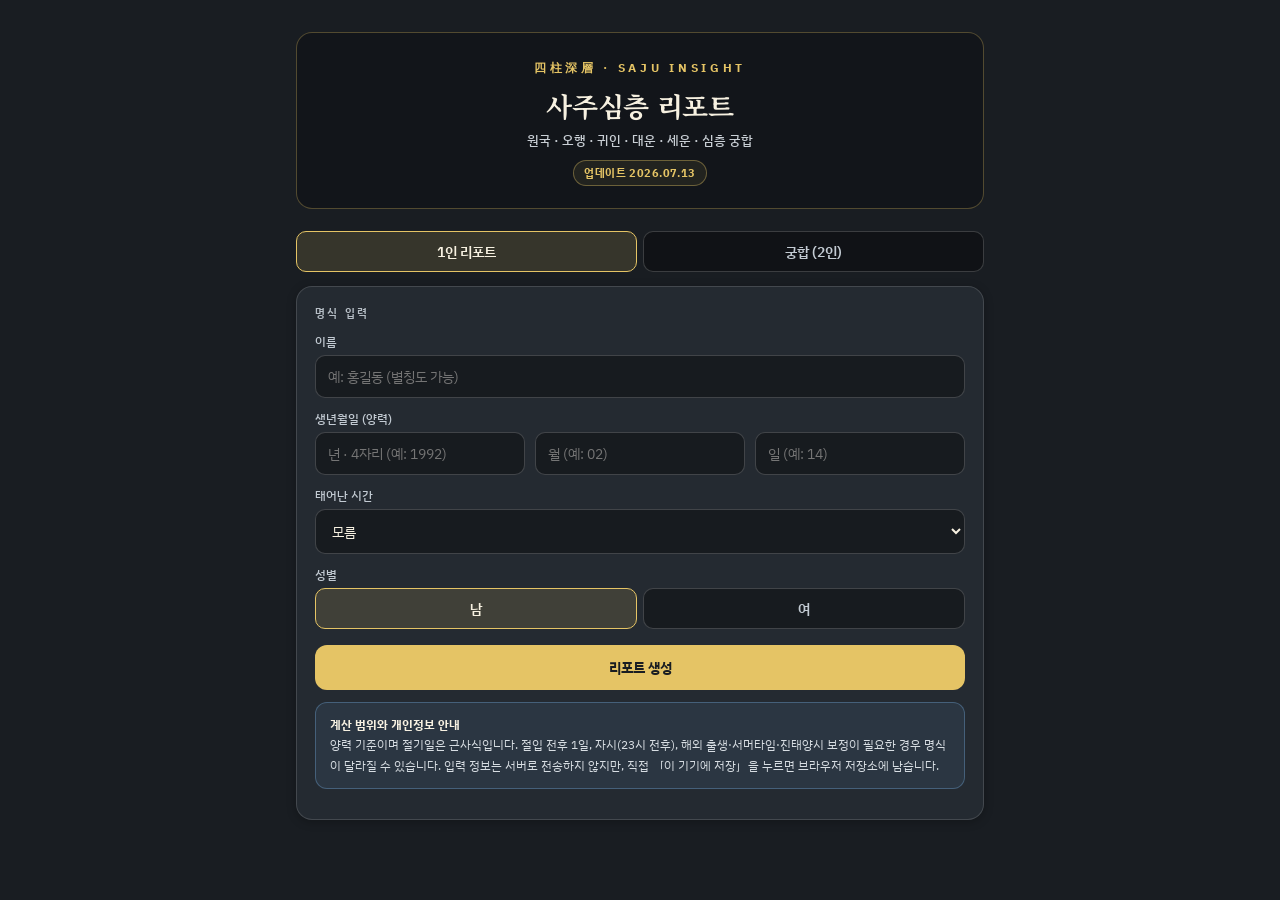
==== index.html @ e4c941fa "Add files via upload" ====
<!DOCTYPE html>
<html lang="ko">
<head>
<meta charset="UTF-8">
<meta name="viewport" content="width=device-width, initial-scale=1.0">
<title>사주심층 리포트 | 한눈에 보는 원국·귀인·대운·궁합</title>
<meta name="description" content="생년월일과 출생시간으로 나의 핵심 성향, 원국, 오행, 귀인, 대운·세운과 2인 궁합을 한눈에 살펴보세요.">
<meta name="theme-color" content="#191D22">
<link rel="canonical" href="https://jaayunss.netlify.app/">
<link rel="icon" type="image/png" href="/saju-icon.png">
<link rel="apple-touch-icon" href="/saju-icon.png">
<meta property="og:locale" content="ko_KR">
<meta property="og:type" content="website">
<meta property="og:site_name" content="사주심층 리포트">
<meta property="og:title" content="사주심층 리포트 | 한눈에 보는 원국·귀인·대운·궁합">
<meta property="og:description" content="나의 핵심 성향부터 원국·오행·귀인·대운과 두 사람의 심층 궁합까지 무료로 확인하세요.">
<meta property="og:url" content="https://jaayunss.netlify.app/">
<meta property="og:image" content="https://jaayunss.netlify.app/saju-share-cover.png">
<meta property="og:image:width" content="1200">
<meta property="og:image:height" content="630">
<meta property="og:image:alt" content="사주심층 리포트 공유 이미지">
<meta name="twitter:card" content="summary_large_image">
<meta name="twitter:title" content="사주심층 리포트 | 한눈에 보는 원국·귀인·대운·궁합">
<meta name="twitter:description" content="원국·오행·귀인·대운·세운과 2인 궁합을 한눈에 확인하세요.">
<meta name="twitter:image" content="https://jaayunss.netlify.app/saju-share-cover.png">
<!-- Engine: v4.5 logic audit / Public UI: v4.6 easy-read benchmark / Update: 2026-07-13 -->
<style>
@import url('https://fonts.googleapis.com/css2?family=Noto+Serif+KR:wght@400;600;700&family=IBM+Plex+Sans+KR:wght@400;500;600&display=swap');
*{box-sizing:border-box;margin:0;font-family:'IBM Plex Sans KR',system-ui,sans-serif}
html{background:#191D22}
body{background:#191D22;color:#F0F2F4}
.wrap{max-width:720px;margin:0 auto;padding:32px 16px 64px}
.serif,h1,h2,h3,.plate,.gz{font-family:'Noto Serif KR',serif}
header{text-align:center;margin-bottom:22px;padding:26px 18px 22px;background:#12151A;border-radius:16px;border:1px solid rgba(229,196,101,.3)}
.overline{font-size:11.5px;letter-spacing:.32em;color:#E5C465;font-weight:700}
h1{font-size:27px;color:#F7F1E1;margin-top:10px;font-weight:700;letter-spacing:-.01em}
.sub{font-size:12.5px;color:#C9CFD5;margin-top:6px;font-weight:500}
.update-badge{display:inline-flex;align-items:center;justify-content:center;margin-top:11px;padding:4px 10px;border-radius:999px;border:1px solid rgba(229,196,101,.38);background:rgba(229,196,101,.08);color:#E5C465;font-size:10.5px;font-weight:700;letter-spacing:.04em}
nav{display:flex;gap:4px;background:rgba(255,255,255,.05);border:1px solid rgba(255,255,255,.12);border-radius:999px;padding:4px;margin-bottom:20px;overflow-x:auto}
.tabbtn{flex:1;border:0;background:none;color:#C3CBD3;font-size:11.5px;font-weight:600;padding:9px 6px;border-radius:999px;cursor:pointer;white-space:nowrap}
.tabbtn.on{background:#F7F1E1;color:#191d22}
.card{background:#242A31;border:1px solid rgba(255,255,255,.14);border-radius:16px;padding:18px;margin-bottom:14px;box-shadow:0 2px 10px rgba(0,0,0,.25)}
.subcard{background:rgba(0,0,0,.28);border:1px solid rgba(255,255,255,.1);border-radius:12px;padding:12px 14px;margin-top:10px}
.eyebrow{font-size:10.5px;letter-spacing:.22em;color:#B6BEC6;margin-bottom:8px;font-weight:600}
.cardtitle{font-size:15.5px;font-weight:700;color:#F7F1E1;margin-bottom:6px}
.body{font-size:14px;line-height:1.85;color:#F0F2F4}
.body.sm{font-size:13px;color:#D8DEE3}
.dim{font-size:12px;color:#C3CBD3;line-height:1.65}
.faint{color:#B6BEC6}.cream{color:#F7F1E1}
.note{text-align:center;font-size:11.5px;color:#C3CBD3;margin-top:12px;line-height:1.65}
/* 원국판 */
.plate{display:grid;gap:7px;margin-top:12px}
.pcol{background:rgba(0,0,0,.3);border:1px solid rgba(255,255,255,.12);border-radius:12px;padding:11px 4px;text-align:center}
.pcol.day{border-color:rgba(217,180,74,.65);background:rgba(217,180,74,.1)}
.ppos{font-size:10.5px;color:#C3CBD3;letter-spacing:.12em;font-weight:600}
.pgod{font-size:11px;color:#D8DEE3;margin-top:4px}
.pchar{font-size:27px;font-weight:700;margin:3px 0;line-height:1.3}
.pk{font-size:10.5px;color:#B6BEC6}
.phid{font-size:10.5px;color:#D8DEE3;margin-top:6px;line-height:1.6}
.puns{font-size:11px;margin-top:6px;color:#D8DEE3;font-weight:500}
.psal{font-size:9.5px;margin-top:4px;color:#E5C465;line-height:1.5}
/* 오행 바 */
.ebar{display:flex;height:13px;border-radius:6px;overflow:hidden;margin:10px 0 8px}
.eleg{display:flex;gap:12px;flex-wrap:wrap;font-size:12px;color:#D8DEE3;font-weight:500}
.edot{display:inline-block;width:9px;height:9px;border-radius:50%;margin-right:5px;vertical-align:baseline}
/* 게이지 */
.gauge{height:11px;border-radius:6px;background:rgba(255,255,255,.1);overflow:hidden;margin:8px 0 5px}
.gfill{height:100%;border-radius:6px;background:linear-gradient(90deg,#6FA3D6,#E5C465,#EA6B5C)}
.gscale{display:flex;justify-content:space-between;font-size:10.5px;color:#B6BEC6}
/* 대운 스트립 */
.dstrip{display:flex;gap:6px;overflow-x:auto;padding:4px 0 8px}
.dcell{min-width:60px;text-align:center;border:1px solid rgba(255,255,255,.14);border-radius:10px;padding:9px 4px;cursor:pointer;background:rgba(0,0,0,.25)}
.dcell.now{border-color:#E5C465;background:rgba(229,196,101,.14);box-shadow:0 0 12px rgba(229,196,101,.3)}
.dcell.sel{border-color:#F7F1E1}
.dage{font-size:10.5px;color:#D8DEE3;font-weight:600}
.dgz{font-size:18px;color:#F7F1E1;margin:2px 0}
.dgod{font-size:10px;color:#C3CBD3;line-height:1.4}
/* 세운 */
.yrow{display:flex;gap:10px;align-items:flex-start;padding:13px 0;border-bottom:1px solid rgba(255,255,255,.1)}
.yrow:last-child{border-bottom:0}
.ybox{min-width:76px;text-align:center}
.yyr{font-size:11.5px;color:#D8DEE3;font-weight:600}
.ygz{font-size:20px;color:#F7F1E1}
.yage{font-size:10.5px;color:#B6BEC6}
.tags{display:flex;gap:5px;flex-wrap:wrap;margin-bottom:6px}
.tag{font-size:10px;padding:3px 9px;border-radius:999px;border:1px solid;font-weight:600}
/* 입력 */
.inp{width:100%;background:rgba(0,0,0,.35);border:1px solid rgba(255,255,255,.18);border-radius:10px;color:#F7F1E1;padding:11px 12px;font-size:14px}
.inp:focus{outline:none;border-color:#E5C465}
label{font-size:11.5px;color:#C3CBD3;display:block;margin:12px 0 5px;font-weight:500}
.row2{display:grid;grid-template-columns:1fr 1fr;gap:10px}
.row3{display:grid;grid-template-columns:1fr 1fr 1fr;gap:10px}
.btn{width:100%;border:0;border-radius:12px;padding:13px;font-size:14px;font-weight:700;cursor:pointer;margin-top:16px}
.btn-gold{background:#E5C465;color:#191d22}
.btn-ghost{background:none;border:1px solid rgba(255,255,255,.25);color:#F0F2F4;font-size:12.5px;padding:10px;margin-top:10px;font-weight:500}
.seg{display:flex;gap:6px}
.segbtn{flex:1;border:1px solid rgba(255,255,255,.18);background:rgba(0,0,0,.35);color:#C3CBD3;border-radius:10px;padding:10px;font-size:13.5px;font-weight:600;cursor:pointer}
.segbtn.on{border-color:#E5C465;color:#F7F1E1;background:rgba(229,196,101,.14)}
.err{color:#F0897C;font-size:12.5px;margin-top:8px;text-align:center}
footer{border-top:1px solid rgba(255,255,255,.1);margin-top:32px;padding-top:16px;text-align:center}
.chipline{display:flex;gap:6px;flex-wrap:wrap;margin-top:8px}
.chip{font-size:11px;padding:3px 10px;border-radius:999px;border:1px solid rgba(255,255,255,.22);color:#D8DEE3;font-weight:500}
.hl{color:#E5C465;font-weight:600}
.spin{display:inline-block;width:14px;height:14px;border:2px solid rgba(255,255,255,.25);border-top-color:#191d22;border-radius:50%;animation:sp 1s linear infinite;vertical-align:middle;margin-right:6px}
@keyframes sp{to{transform:rotate(360deg)}}
@media(prefers-reduced-motion:reduce){.spin{animation:none}}
:focus-visible{outline:3px solid #E5C465;outline-offset:3px}
.skip{position:fixed;left:12px;top:-60px;z-index:999;background:#F7F1E1;color:#191d22;padding:10px 14px;border-radius:8px;font-weight:700}
.skip:focus{top:12px}
.notice{background:rgba(111,163,214,.10);border:1px solid rgba(111,163,214,.38);border-radius:12px;padding:12px 14px;margin:12px 0;font-size:12px;line-height:1.7;color:#D8DEE3}
.notice strong{color:#F7F1E1}
.toolbar{display:flex;gap:8px;flex-wrap:wrap;margin:10px 0 16px}
.toolbar .btn{width:auto;flex:1;min-width:130px;margin-top:0}
details{margin-top:10px} summary{cursor:pointer;color:#E5C465;font-size:12px;font-weight:700}
@page{size:A4;margin:14mm 13mm 16mm}
.print-only{display:none}
.pro-grid{display:grid;grid-template-columns:repeat(2,minmax(0,1fr));gap:10px;margin-top:12px}
.pro-metric{background:rgba(0,0,0,.25);border:1px solid rgba(255,255,255,.12);border-radius:12px;padding:13px}
.pro-score{font-size:23px;font-weight:700;color:#F7F1E1;margin:3px 0}
.pro-list{display:grid;gap:8px;margin-top:10px}
.pro-row{display:grid;grid-template-columns:62px 1fr;gap:10px;align-items:start;padding:10px 0;border-bottom:1px solid rgba(255,255,255,.1)}
.pro-row:last-child{border-bottom:0}
.pro-year{font-weight:700;color:#E5C465}
.pro-section-title{font-family:'Noto Serif KR',serif;font-size:20px;color:#F7F1E1;margin:28px 0 12px;padding-bottom:8px;border-bottom:2px solid rgba(229,196,101,.55)}
.confidence-panel{display:grid;grid-template-columns:repeat(3,1fr);gap:8px;margin-top:10px}.confidence-item{padding:10px;border-radius:10px;background:rgba(0,0,0,.22);border:1px solid rgba(255,255,255,.11)}.evidence{font-size:11px;color:#C3CBD3;line-height:1.65;margin-top:7px}.commercial-stamp{display:inline-block;padding:4px 9px;border:1px solid rgba(229,196,101,.5);border-radius:999px;color:#E5C465;font-size:10px;font-weight:700;letter-spacing:.08em}.quality-badge{display:inline-flex;align-items:center;gap:5px;font-size:10.5px;padding:4px 9px;border-radius:999px;background:rgba(125,184,137,.12);border:1px solid rgba(125,184,137,.45);color:#9FD3AA;margin:3px 4px 3px 0}
@media(max-width:520px){.confidence-panel{grid-template-columns:1fr}.pro-grid{grid-template-columns:1fr}.pro-row{grid-template-columns:54px 1fr}}

/* v4.6 EASY READ · benchmarked information design */
.hero-summary{background:linear-gradient(145deg,rgba(247,241,225,.10),rgba(111,163,214,.08));border:1px solid rgba(229,196,101,.35);border-radius:18px;padding:18px;margin-bottom:14px;overflow:hidden;position:relative}
.hero-summary:after{content:"四柱";position:absolute;right:-10px;top:-24px;font-family:'Noto Serif KR',serif;font-size:96px;font-weight:700;color:rgba(229,196,101,.045);pointer-events:none}
.hero-kicker{font-size:11px;letter-spacing:.2em;color:#E5C465;font-weight:700}
.hero-title{font-family:'Noto Serif KR',serif;font-size:23px;line-height:1.42;color:#F7F1E1;margin:8px 0 6px;max-width:560px}
.hero-copy{font-size:13px;line-height:1.75;color:#D8DEE3;max-width:590px}
.core-grid{display:grid;grid-template-columns:repeat(4,minmax(0,1fr));gap:9px;margin:12px 0 14px}
.core-card{background:#242A31;border:1px solid rgba(255,255,255,.13);border-radius:15px;padding:14px 10px;text-align:center;min-height:132px;display:flex;flex-direction:column;align-items:center;justify-content:flex-start}
.core-icon{width:48px;height:48px;border-radius:50%;display:flex;align-items:center;justify-content:center;background:rgba(247,241,225,.08);font-size:22px;margin-bottom:9px;border:1px solid rgba(255,255,255,.09)}
.core-label{font-size:10.5px;color:#B6BEC6;margin-bottom:5px}
.core-value{font-size:14px;font-weight:700;color:#F7F1E1;line-height:1.45}
.core-desc{font-size:10.5px;color:#C3CBD3;line-height:1.55;margin-top:5px}
.year-focus{display:grid;grid-template-columns:1fr 1fr;gap:10px;margin:10px 0 14px}
.focus-card{border-radius:15px;padding:15px;border:1px solid rgba(255,255,255,.12);background:rgba(0,0,0,.24)}
.focus-card.good{border-color:rgba(125,184,137,.42);background:rgba(125,184,137,.08)}
.focus-card.care{border-color:rgba(234,107,92,.34);background:rgba(234,107,92,.07)}
.focus-title{font-size:11px;font-weight:700;letter-spacing:.08em;margin-bottom:7px}
.focus-card.good .focus-title{color:#9FD3AA}.focus-card.care .focus-title{color:#F0A198}
.focus-main{font-size:15px;color:#F7F1E1;font-weight:700;line-height:1.45;margin-bottom:5px}
.focus-copy{font-size:12px;color:#D8DEE3;line-height:1.65}
.quick-nav{display:grid;grid-template-columns:repeat(4,minmax(0,1fr));gap:8px;margin:10px 0 14px}
.quick-btn{border:1px solid rgba(255,255,255,.12);background:#242A31;border-radius:14px;padding:13px 7px;color:#F0F2F4;cursor:pointer;text-align:center;font-size:11px;line-height:1.4;font-weight:700}
.quick-btn span{display:block;font-size:20px;margin-bottom:5px}.quick-btn:hover{border-color:#E5C465;transform:translateY(-1px)}
.ring-grid{display:grid;grid-template-columns:repeat(4,minmax(0,1fr));gap:10px;margin-top:12px}
.ring-item{text-align:center;padding:10px 4px;background:rgba(0,0,0,.18);border-radius:14px;border:1px solid rgba(255,255,255,.09)}
.score-ring{--score:50;width:68px;height:68px;margin:0 auto 7px;border-radius:50%;background:conic-gradient(#E5C465 calc(var(--score)*1%),rgba(255,255,255,.09) 0);display:grid;place-items:center;position:relative}
.score-ring:after{content:"";position:absolute;inset:7px;border-radius:50%;background:#242A31}
.score-ring strong{position:relative;z-index:1;font-size:17px;color:#F7F1E1}.ring-label{font-size:11px;color:#D8DEE3;font-weight:600}.ring-note{font-size:9.5px;color:#9FA8B1;margin-top:3px}
.section-intro{display:flex;align-items:flex-start;justify-content:space-between;gap:12px;margin-bottom:10px}.section-intro .cardtitle{margin:0}.section-chip{font-size:10px;border:1px solid rgba(229,196,101,.35);color:#E5C465;border-radius:999px;padding:4px 8px;white-space:nowrap}
.domain-layout{display:grid;grid-template-columns:1fr 1fr;gap:9px;margin:10px 0}.domain-box{background:rgba(0,0,0,.22);border:1px solid rgba(255,255,255,.1);border-radius:12px;padding:12px}.domain-box h4{font-size:11px;color:#E5C465;margin-bottom:6px}.domain-box p{font-size:12px;line-height:1.65;color:#D8DEE3}
.domain-actions{display:grid;gap:6px;margin-top:10px}.action-line{display:flex;gap:8px;align-items:flex-start;font-size:12px;line-height:1.6;color:#D8DEE3}.action-num{min-width:21px;height:21px;border-radius:50%;display:grid;place-items:center;background:rgba(229,196,101,.12);color:#E5C465;font-size:10px;font-weight:700}
.read-more{margin-top:10px;border-top:1px solid rgba(255,255,255,.08);padding-top:9px}.read-more summary{display:flex;align-items:center;justify-content:space-between}.read-more summary:after{content:"상세";font-size:9px;color:#B6BEC6;border:1px solid rgba(255,255,255,.14);border-radius:999px;padding:2px 7px}
.share-card{background:linear-gradient(135deg,#12151A,#2A3038);border:1px solid rgba(229,196,101,.42);border-radius:17px;padding:18px;text-align:center;margin-bottom:14px}.share-mark{font-family:'Noto Serif KR',serif;color:#E5C465;font-size:12px;letter-spacing:.25em}.share-main{font-family:'Noto Serif KR',serif;font-size:22px;color:#F7F1E1;margin:8px 0}.share-tags{display:flex;gap:6px;justify-content:center;flex-wrap:wrap}.share-tags span{font-size:10.5px;border:1px solid rgba(255,255,255,.17);border-radius:999px;padding:4px 9px;color:#D8DEE3}
.theme-toggle{min-width:115px!important}
/* light reading mode */
body.light-theme,body.light-theme html{background:#F4F5F6;color:#202327}
body.light-theme .wrap{color:#202327}
body.light-theme header{background:#fff;border-color:#E2D4A2;box-shadow:0 4px 18px rgba(26,31,37,.06)}
body.light-theme h1,body.light-theme .hero-title,body.light-theme .cardtitle,body.light-theme .cream,body.light-theme .core-value,body.light-theme .focus-main,body.light-theme .share-main,body.light-theme .score-ring strong{color:#202327}
body.light-theme .sub,body.light-theme .body,body.light-theme .body.sm,body.light-theme .dim,body.light-theme .core-desc,body.light-theme .hero-copy,body.light-theme .focus-copy,body.light-theme .ring-label,body.light-theme .domain-box p,body.light-theme .action-line{color:#555E67}
body.light-theme nav{background:#fff;border-color:#E1E4E7;box-shadow:0 2px 12px rgba(20,25,30,.04)}
body.light-theme .tabbtn{color:#6B737C}body.light-theme .tabbtn.on{background:#202327;color:#fff}
body.light-theme .card,body.light-theme .core-card,body.light-theme .quick-btn,body.light-theme .pro-metric{background:#fff;border-color:#E1E4E7;box-shadow:0 3px 16px rgba(25,30,35,.055)}
body.light-theme .hero-summary{background:linear-gradient(145deg,#FFFDF5,#F2F7FB);border-color:#E5D8A8}
body.light-theme .subcard,body.light-theme .domain-box,body.light-theme .ring-item,body.light-theme .focus-card{background:#F7F8F9;border-color:#E5E7E9}
body.light-theme .focus-card.good{background:#F3FAF5;border-color:#BFE0C6}body.light-theme .focus-card.care{background:#FFF6F4;border-color:#E9C3BD}
body.light-theme .score-ring:after{background:#fff}
body.light-theme .share-card{background:linear-gradient(135deg,#FFFDF6,#F1F5F8);border-color:#DCCB8C}
body.light-theme .share-tags span{color:#59616A;border-color:#D7DBDF}
body.light-theme .inp{background:#fff;border-color:#D5DADF;color:#202327}body.light-theme .segbtn{background:#fff;border-color:#D5DADF;color:#616A73}body.light-theme .segbtn.on{background:#FFF8DD;color:#202327;border-color:#D6B84F}
body.light-theme .btn-ghost{color:#31363B;border-color:#C8CDD2;background:#fff}
body.light-theme .keyline{color:#25292D;background:#FFF8DD}
body.light-theme .notice{color:#4F5962;background:#F2F7FB}
body.light-theme footer{border-color:#DDE1E4}
@media(max-width:620px){.core-grid,.quick-nav,.ring-grid{grid-template-columns:repeat(2,minmax(0,1fr))}.domain-layout{grid-template-columns:1fr}.year-focus{grid-template-columns:1fr}.core-card{min-height:118px}}

@media print{
  html,body{background:#fff!important;color:#111!important;font-size:10.5pt}
  body.printing-all #app{display:none!important}
  body.printing-all #print-root{display:block!important}
  .wrap{max-width:none;padding:0}.print-only{display:block}
  .card,header,.subcard,.pro-metric{background:#fff!important;color:#111!important;border:1px solid #bbb!important;box-shadow:none!important}
  header{break-after:avoid-page}.card{break-inside:auto;page-break-inside:auto}.subcard,.pro-metric,.yrow,.pro-row{break-inside:avoid;page-break-inside:avoid}
  .body,.body.sm,.dim,.faint,.sub,.note,.aside,.eyebrow,.ppos,.pgod,.pk,.phid,.puns,.dage,.dgod,.yage{color:#222!important}
  nav,.toolbar,.btn,.skip,.screen-only{display:none!important}
  .cream,.cardtitle,h1,h2,h3,.pro-score,.pro-section-title,.pchar,.dgz,.ygz{color:#111!important}
  .hl,.pro-year{color:#765c00!important}.keyline{color:#111!important;background:#f7f1df!important;border-left-color:#9b7b16!important}
  .card,.subcard{border-radius:6px}.pro-section-title{break-before:page;margin-top:0;padding-top:0}
  .print-cover{height:245mm;display:flex;flex-direction:column;justify-content:center;text-align:center;break-after:page}
  .print-cover h1{font-size:30pt}.print-cover .overline{color:#765c00!important}.print-meta{margin-top:24px;font-size:12pt;line-height:1.9}
  .print-toc{break-after:page}.print-toc ol{line-height:2;font-size:12pt;padding-left:28px}
  footer{display:none!important}
}

.aiout p{margin-bottom:12px}
.divider{height:1px;background:rgba(255,255,255,.1);margin:14px 0}
.keyline{font-size:14.5px;font-weight:700;color:#F7F1E1;background:rgba(229,196,101,.12);border-left:3px solid #E5C465;border-radius:0 8px 8px 0;padding:9px 12px;margin:8px 0 10px;line-height:1.6}
.aside{font-size:11.5px;color:#B6BEC6;margin-top:10px;line-height:1.6}

.guin-hero{background:linear-gradient(135deg,rgba(229,196,101,.16),rgba(111,163,214,.09));border:1px solid rgba(229,196,101,.5);border-radius:16px;padding:18px;margin-bottom:14px}
.guin-grid{display:grid;grid-template-columns:repeat(2,1fr);gap:10px;margin-top:12px}.guin-card{background:rgba(0,0,0,.25);border:1px solid rgba(255,255,255,.12);border-radius:12px;padding:13px}.guin-rank{font-size:10px;color:#E5C465;letter-spacing:.12em;font-weight:700}.guin-title{font-family:'Noto Serif KR',serif;font-size:16px;color:#F7F1E1;margin:4px 0}.guin-year{display:inline-block;font-size:10px;padding:3px 8px;margin:3px 3px 0 0;border-radius:999px;border:1px solid rgba(229,196,101,.45);color:#F7F1E1;background:rgba(229,196,101,.09)}
@media(max-width:520px){.guin-grid{grid-template-columns:1fr}}


/* 궁합 심층 리포트 */
.compat-hero{background:linear-gradient(135deg,rgba(229,196,101,.16),rgba(234,107,92,.08),rgba(111,163,214,.09));border:1px solid rgba(229,196,101,.48);border-radius:16px;padding:18px;margin-bottom:14px}
.compat-type{display:inline-flex;padding:4px 10px;border-radius:999px;border:1px solid rgba(229,196,101,.45);background:rgba(229,196,101,.09);color:#E5C465;font-size:10.5px;font-weight:700;letter-spacing:.06em}
.compat-scoreline{display:flex;align-items:end;justify-content:space-between;gap:12px;margin-top:10px}.compat-bigscore{font-family:'Noto Serif KR',serif;font-size:42px;line-height:1;color:#F7F1E1;font-weight:700}.compat-archetype{font-family:'Noto Serif KR',serif;font-size:18px;color:#E5C465;text-align:right}
.compat-nav{display:flex;gap:6px;overflow-x:auto;padding:4px 0 10px;margin-bottom:8px}.compat-nav a{white-space:nowrap;text-decoration:none;font-size:10.5px;padding:6px 10px;border:1px solid rgba(255,255,255,.18);border-radius:999px;color:#D8DEE3;background:rgba(0,0,0,.22)}
.compat-grid{display:grid;grid-template-columns:repeat(2,minmax(0,1fr));gap:9px;margin-top:12px}.compat-metric{background:rgba(0,0,0,.25);border:1px solid rgba(255,255,255,.11);border-radius:12px;padding:12px}.compat-metric-top{display:flex;justify-content:space-between;gap:8px;align-items:center;font-size:11.5px;font-weight:700;color:#F7F1E1}.compat-num{font-size:16px;color:#E5C465}.compat-bar{height:7px;border-radius:999px;background:rgba(255,255,255,.10);overflow:hidden;margin:8px 0 5px}.compat-bar>span{display:block;height:100%;border-radius:999px;background:linear-gradient(90deg,#6FA3D6,#E5C465,#EA6B5C)}
.compat-duo{display:grid;grid-template-columns:1fr 1fr;gap:10px;margin-top:10px}.compat-person{background:rgba(0,0,0,.25);border:1px solid rgba(255,255,255,.11);border-radius:12px;padding:13px}.compat-person-name{font-size:12px;color:#E5C465;font-weight:700;margin-bottom:5px}
.compat-year{display:grid;grid-template-columns:58px 1fr 46px;gap:10px;align-items:center;padding:11px 0;border-bottom:1px solid rgba(255,255,255,.09)}.compat-year:last-child{border-bottom:0}.compat-year-score{text-align:right;color:#E5C465;font-weight:700}.compat-year-title{font-size:12.5px;color:#F7F1E1;font-weight:700;margin-bottom:3px}
.compat-actions{display:grid;grid-template-columns:1fr 1fr;gap:10px;margin-top:10px}.compat-action{border-radius:12px;padding:13px;border:1px solid rgba(255,255,255,.12);background:rgba(0,0,0,.22)}.compat-action.good{border-color:rgba(125,184,137,.4)}.compat-action.caution{border-color:rgba(234,107,92,.35)}.compat-action ul{padding-left:18px;margin-top:7px}.compat-action li{font-size:12.5px;line-height:1.75;color:#D8DEE3;margin-bottom:3px}
.compat-script{background:rgba(111,163,214,.10);border:1px solid rgba(111,163,214,.35);border-radius:12px;padding:13px 14px;margin-top:10px;font-size:13px;line-height:1.8;color:#F0F2F4}
.compat-anchor{scroll-margin-top:18px}.compat-highlight{display:grid;grid-template-columns:1fr 1fr;gap:8px;margin-top:10px}.compat-highlight>div{border-radius:10px;padding:10px;background:rgba(0,0,0,.22);border:1px solid rgba(255,255,255,.10)}
@media(max-width:520px){.compat-grid,.compat-duo,.compat-actions,.compat-highlight{grid-template-columns:1fr}.compat-scoreline{align-items:flex-start;flex-direction:column}.compat-archetype{text-align:left}.compat-year{grid-template-columns:52px 1fr 42px}}

.compat-visual-grid{display:grid;grid-template-columns:minmax(250px,.9fr) minmax(0,1.1fr);gap:14px;align-items:center;margin-top:14px}
.compat-chart{background:radial-gradient(circle at center,rgba(229,196,101,.08),rgba(0,0,0,.18));border:1px solid rgba(255,255,255,.11);border-radius:14px;padding:10px;overflow:hidden}
.compat-chart svg{display:block;width:100%;height:auto;max-height:360px}.compat-chart text{font-family:'IBM Plex Sans KR',system-ui,sans-serif}
.compat-chart-caption{text-align:center;font-size:10.5px;color:#B6BEC6;line-height:1.55;margin-top:5px}
.compat-element-panel{margin-top:12px}.compat-element-row{display:grid;grid-template-columns:72px 1fr;gap:10px;align-items:center;margin:9px 0}.compat-element-name{font-size:11px;color:#F7F1E1;font-weight:700;white-space:nowrap}.compat-element-bar{display:flex;height:18px;border-radius:999px;overflow:hidden;background:rgba(255,255,255,.08);border:1px solid rgba(255,255,255,.08)}.compat-element-seg{height:100%;min-width:0;position:relative}.compat-element-seg span{position:absolute;inset:0;display:flex;align-items:center;justify-content:center;font-size:8.5px;color:#15191e;font-weight:700;white-space:nowrap;overflow:hidden}
.compat-element-legend{display:flex;gap:9px;flex-wrap:wrap;margin-top:8px}.compat-element-legend span{font-size:10px;color:#C3CBD3}.compat-element-legend i{display:inline-block;width:8px;height:8px;border-radius:50%;margin-right:4px}
.compat-flow-wrap{background:linear-gradient(135deg,rgba(111,163,214,.08),rgba(229,196,101,.07));border:1px solid rgba(255,255,255,.11);border-radius:14px;padding:8px;margin-top:12px}.compat-flow-wrap svg{width:100%;height:auto;display:block}
.compat-timeline-chart{margin-top:12px;background:rgba(0,0,0,.20);border:1px solid rgba(255,255,255,.10);border-radius:14px;padding:8px}.compat-timeline-chart svg{display:block;width:100%;height:auto}
.visual-key{display:flex;gap:8px;flex-wrap:wrap;justify-content:center;margin-top:7px}.visual-key span{font-size:9.5px;color:#B6BEC6}.visual-key i{display:inline-block;width:18px;height:3px;border-radius:3px;margin-right:4px;vertical-align:middle}
@media(max-width:620px){.compat-visual-grid{grid-template-columns:1fr}.compat-chart svg{max-height:none}.compat-element-row{grid-template-columns:62px 1fr}}
@media print{.compat-chart,.compat-flow-wrap,.compat-timeline-chart{background:#fff!important;border:1px solid #aaa!important}.compat-chart svg,.compat-flow-wrap svg,.compat-timeline-chart svg{max-width:175mm;margin:auto}.compat-element-name,.compat-element-legend span,.compat-chart-caption{color:#222!important}}

</style>
</head>
<body>
<a class="skip" href="#app">본문으로 건너뛰기</a>
<div class="wrap" id="app" aria-live="polite"></div>
<script>
/* ═══════════ 기초 데이터 ═══════════ */
const S10 = "甲乙丙丁戊己庚辛壬癸".split("");
const B12 = "子丑寅卯辰巳午未申酉戌亥".split("");
const KS = { 甲:"갑",乙:"을",丙:"병",丁:"정",戊:"무",己:"기",庚:"경",辛:"신",壬:"임",癸:"계" };
const KB = { 子:"자",丑:"축",寅:"인",卯:"묘",辰:"진",巳:"사",午:"오",未:"미",申:"신",酉:"유",戌:"술",亥:"해" };
const ANIMAL = { 子:"쥐",丑:"소",寅:"호랑이",卯:"토끼",辰:"용",巳:"뱀",午:"말",未:"양",申:"원숭이",酉:"닭",戌:"개",亥:"돼지" };
const STEM_E = { 甲:"木",乙:"木",丙:"火",丁:"火",戊:"土",己:"土",庚:"金",辛:"金",壬:"水",癸:"水" };
const BR_E = { 子:"水",丑:"土",寅:"木",卯:"木",辰:"土",巳:"火",午:"火",未:"土",申:"金",酉:"金",戌:"土",亥:"水" };
const E_COLOR = { 木:"#7DB889", 火:"#EA6B5C", 土:"#E5C465", 金:"#DCE1E5", 水:"#6FA3D6" };
const E_KR = { 木:"목", 火:"화", 土:"토", 金:"금", 水:"수" };
const HIDDEN = { 子:["壬","癸"],丑:["癸","辛","己"],寅:["戊","丙","甲"],卯:["甲","乙"],辰:["乙","癸","戊"],巳:["戊","庚","丙"],午:["丙","己","丁"],未:["丁","乙","己"],申:["戊","壬","庚"],酉:["庚","辛"],戌:["辛","丁","戊"],亥:["戊","甲","壬"] };
const HOUR_OPT = [["모름",null],["子 자시 23:00~00:59",0],["丑 축시 01:00~02:59",1],["寅 인시 03:00~04:59",2],["卯 묘시 05:00~06:59",3],["辰 진시 07:00~08:59",4],["巳 사시 09:00~10:59",5],["午 오시 11:00~12:59",6],["未 미시 13:00~14:59",7],["申 신시 15:00~16:59",8],["酉 유시 17:00~18:59",9],["戌 술시 19:00~20:59",10],["亥 해시 21:00~22:59",11]];

/* 12운성 */
const JANGSAENG = { 甲:11,丙:2,戊:2,庚:5,壬:8,乙:6,丁:9,己:9,辛:0,癸:3 };
const UNS = ["장생","목욕","관대","건록","제왕","쇠","병","사","묘","절","태","양"];
const UNS_D = { 장생:"새싹이 트는 자리 — 시작과 성장의 기운", 목욕:"멋과 감성, 다듬어지는 자리 — 유혹과 시행착오도 함께", 관대:"의관을 갖추는 자리 — 자신감과 사회 진출", 건록:"제 밥벌이가 서는 자리 — 자립과 실력", 제왕:"기세의 정점 — 추진력 최고, 독선은 경계", 쇠:"정점 뒤의 원숙 — 관리와 내실의 시기", 병:"기운이 앓는 자리 — 감성적, 남을 돌보는 마음", 사:"움직임이 멎는 자리 — 몰두와 전문성", 묘:"창고에 들어가는 자리 — 저장·수집·재정 감각", 절:"끊어지고 다시 이어지는 자리 — 변화와 재출발", 태:"잉태의 자리 — 구상과 아이디어", 양:"자라나는 자리 — 보호 속의 준비" };
function unseong(dayStem, bIdx) {
  const L = JANGSAENG[dayStem];
  const yang = "甲丙戊庚壬".includes(dayStem);
  return UNS[yang ? (bIdx - L + 12) % 12 : (L - bIdx + 12) % 12];
}

/* 절기 근사 공식 (입춘~소한, ±1일 오차 가능) */
const TERM_M = [2,3,4,5,6,7,8,9,10,11,12,1];
const TERM_C20 = [4.6295,6.3826,5.59,6.318,6.5,7.928,8.35,8.44,9.098,8.218,7.9,6.11];
const TERM_C21 = [3.87,5.63,4.81,5.52,5.678,7.108,7.5,7.646,8.318,7.438,7.18,5.4055];
function termDate(cycleYear, i) {
  const calY = i === 11 ? cycleYear + 1 : cycleYear;
  const C = calY >= 2001 ? TERM_C21[i] : TERM_C20[i];
  const Y = calY % 100;
  const d = Math.floor(Y * 0.2422 + C) - Math.floor(Y / 4);
  return { date: new Date(calY, TERM_M[i] - 1, d), b: (2 + i) % 12 };
}
function termsOfCycle(year) { return Array.from({ length: 12 }, (_, i) => termDate(year, i)); }
function jdn(y, m, d) {
  const a = Math.floor((14 - m) / 12), yy = y + 4800 - a, mm = m + 12 * a - 3;
  return d + Math.floor((153 * mm + 2) / 5) + 365 * yy + Math.floor(yy / 4) - Math.floor(yy / 100) + Math.floor(yy / 400) - 32045;
}

/* 십신 */
function tenGod(ds, os) {
  const de = Math.floor(ds / 2), oe = Math.floor(os / 2), same = ds % 2 === os % 2;
  if (oe === de) return same ? "비견" : "겁재";
  if (oe === (de + 1) % 5) return same ? "식신" : "상관";
  if (oe === (de + 2) % 5) return same ? "편재" : "정재";
  if (de === (oe + 1) % 5) return same ? "편인" : "정인";
  return same ? "편관" : "정관";
}
const GCAT = { 비견:"비겁",겁재:"비겁",식신:"식상",상관:"식상",편재:"재성",정재:"재성",편관:"관성",정관:"관성",편인:"인성",정인:"인성" };
const GCAT_COLOR = { 비겁:"#DCE1E5", 식상:"#7DB889", 재성:"#E5C465", 관성:"#EA6B5C", 인성:"#6FA3D6" };

/* 합충 관계 */
const CHUNG = b => (b + 6) % 12;
const YUKHAP = { 子:"丑",丑:"子",寅:"亥",亥:"寅",卯:"戌",戌:"卯",辰:"酉",酉:"辰",巳:"申",申:"巳",午:"未",未:"午" };
const WONJIN = { 子:"未",未:"子",丑:"午",午:"丑",寅:"酉",酉:"寅",卯:"申",申:"卯",辰:"亥",亥:"辰",巳:"戌",戌:"巳" };
const GWIMUN = { 子:"酉",酉:"子",丑:"午",午:"丑",寅:"未",未:"寅",卯:"申",申:"卯",辰:"亥",亥:"辰",巳:"戌",戌:"巳" };
const TRI = { 申:0,子:0,辰:0, 寅:1,午:1,戌:1, 巳:2,酉:2,丑:2, 亥:3,卯:3,未:3 };
/* 천간합(干合) — 부부·연인 궁합에서 중요하게 보는 요소 */
const GANHAP_PAIRS = [["甲","己","土"], ["乙","庚","金"], ["丙","辛","水"], ["丁","壬","木"], ["戊","癸","火"]];
function ganhapCheck(sA, sB) {
  for (const [a, b, hwagi] of GANHAP_PAIRS) if ((sA === a && sB === b) || (sA === b && sB === a)) return hwagi;
  return null;
}
/* 형(刑) — 삼형·상형·자형 */
const HYEONG_GROUPS = [["寅", "巳", "申"], ["丑", "戌", "未"]];
const HYEONG_PAIR = { 子: "卯", 卯: "子" };
const JAHYEONG = ["辰", "午", "酉", "亥"];
function hyeongCheck(bA, bB) {
  if (bA === bB && JAHYEONG.includes(bA)) return "자형";
  if (HYEONG_PAIR[bA] === bB) return "상형(무례지형)";
  for (const grp of HYEONG_GROUPS) if (bA !== bB && grp.includes(bA) && grp.includes(bB)) return "삼형";
  return null;
}
const TRI_STAR = [["酉","寅","辰"],["卯","申","戌"],["午","亥","丑"],["子","巳","未"]]; /* [도화,역마,화개] */
const TRI_NAME = ["申子辰 수국","寅午戌 화국","巳酉丑 금국","亥卯未 목국"];

/* 신살 테이블 */
const CHEON_EUL = { 甲:["丑","未"],戊:["丑","未"],庚:["丑","未"],乙:["子","申"],己:["子","申"],丙:["亥","酉"],丁:["亥","酉"],辛:["寅","午"],壬:["巳","卯"],癸:["巳","卯"] };
const MUN_CHANG = { 甲:"巳",乙:"午",丙:"申",丁:"酉",戊:"申",己:"酉",庚:"亥",辛:"子",壬:"寅",癸:"卯" };
const HONG_YEOM = { 甲:"午",乙:"午",丙:"寅",丁:"未",戊:"辰",己:"辰",庚:"戌",辛:"酉",壬:"子",癸:"申" };
const YANG_IN = { 甲:"卯",丙:"午",戊:"午",庚:"酉",壬:"子" };
const GOE_GANG = ["庚辰","庚戌","壬辰","壬戌","戊戌","戊辰"];
const BAEK_HO = ["甲辰","乙未","丙戌","丁丑","戊辰","壬戌","癸丑"];
const HYEON_CHIM = "甲辛卯午未申";

/* 일간 10간 성격 */
const DM_DESC = {
  甲: "【한마디로: 곧게 뻗는 큰 나무 — 리더 기질】 갑목(甲木)은 하늘로 곧게 뻗는 큰 나무입니다. 시작하는 힘과 리더십, 굽히지 않는 자존심이 본성이라 앞에서 끌고 가는 자리에서 빛나지만, 꺾이는 것을 못 견뎌 유연함이 과제입니다.",
  乙: "【한마디로: 어디서든 살아남는 화초 — 유연한 생활력】 을목(乙木)은 담쟁이와 화초의 유연한 나무입니다. 환경에 적응하며 어디서든 살아남는 생활력과 섬세한 감각이 강점이고, 부드러워 보여도 목표를 향해 감아 올라가는 끈기가 있습니다.",
  丙: "【한마디로: 숨김없는 태양 — 밝고 화통한 인싸】 병화(丙火)는 하늘의 태양입니다. 밝고 화통하며 숨김이 없어 사람들 가운데서 존재감이 큽니다. 베풀기를 좋아하고 뒤끝이 없지만, 기복과 싫증을 다스리는 것이 과제입니다.",
  丁: "【한마디로: 어둠을 밝히는 촛불 — 세심한 외유내강】 정화(丁火)는 어둠을 밝히는 촛불과 등대의 불입니다. 겉은 온화하고 속은 뜨거우며, 한 사람 한 사람을 비추는 세심한 배려와 집중력이 강점입니다. 속으로 삭이는 성향은 풀 곳이 필요합니다.",
  戊: "【한마디로: 흔들리지 않는 큰 산 — 묵직한 신뢰】 무토(戊土)는 큰 산의 흙입니다. 묵직한 신뢰감과 중재력, 쉽게 흔들리지 않는 뚝심이 본성입니다. 품이 넓어 사람이 기대지만, 속마음을 잘 드러내지 않고 변화에 느린 면이 있습니다.",
  己: "【한마디로: 곡식을 기르는 밭 — 실속 있는 포용】 기토(己土)는 곡식을 기르는 밭의 흙입니다. 실속 있고 꼼꼼하며 무엇이든 받아들여 길러내는 포용력이 강점입니다. 겉은 순해 보여도 자기 기준이 분명하고, 걱정을 쌓아두는 편입니다.",
  庚: "【한마디로: 단단한 무쇠 — 결단과 의리의 행동파】 경금(庚金)은 원석과 무쇠의 금입니다. 결단력과 의리, 맺고 끊음이 분명한 강직함이 본성입니다. 한번 정하면 밀어붙이는 추진력이 있으나 표현이 직설적이라 오해를 살 수 있습니다.",
  辛: "【한마디로: 세공된 보석 — 예리하고 세련된 완벽주의】 신금(辛金)은 세공을 마친 보석의 금입니다. 예리한 분별력과 세련된 감각, 완벽을 향한 자기 기준이 강점입니다. 겉은 차분해도 자존심이 매우 강해 상처를 오래 기억하는 편입니다.",
  壬: "【한마디로: 큰 바다 — 스케일 크고 자유로운 지혜】 임수(壬水)는 바다와 큰 강의 물입니다. 스케일 큰 사고와 지혜, 어디로든 흘러가는 자유로움이 본성입니다. 포용력이 크지만 한곳에 매이는 것을 답답해해 변화가 필요한 사람입니다.",
  癸: "【한마디로: 스며드는 샘물 — 조용한 직관과 공감】 계수(癸水)는 이슬비와 샘물의 물입니다. 조용히 스며드는 지혜와 직관, 섬세한 공감 능력이 강점입니다. 겉은 유순해도 속은 깊고 치밀하며, 감정을 오래 담아두는 성향이 있습니다."
};

/* 60갑자 일주 한줄 풀이 */
const DAYJU = {
  甲子:"큰 나무가 찬 샘물 위에 선 상 — 총명하고 이상이 높으며 새 길을 여는 개척자형입니다.",
  乙丑:"언 땅의 화초 — 인내로 버텨 늦게 피는 대기만성형, 실속과 끈기가 남다릅니다.",
  丙寅:"떠오르는 아침 해 — 기세 좋고 화통하며 어디서든 눈에 띄는 스타형 일주입니다.",
  丁卯:"봄밤의 촛불 — 감성과 예술적 감각이 섬세하고 사람을 편안하게 하는 매력이 있습니다.",
  戊辰:"용을 품은 큰 산 — 스케일 크고 자존심 강하며 큰 조직·큰 판에서 능력을 발휘합니다.",
  己巳:"불기운 품은 옥토 — 영리하고 실속 있으며 배움과 재주가 많은 일주입니다.",
  庚午:"용광로 속의 무쇠 — 단련될수록 강해지는 상, 열정과 명예욕이 뚜렷합니다.",
  辛未:"흙 속의 보석 — 겉은 온화하나 속은 단단하고, 늦게 진가가 드러나는 형입니다.",
  壬申:"바위샘에서 솟는 큰물 — 두뇌 회전이 빠르고 임기응변과 활동력이 탁월합니다.",
  癸酉:"바위틈 맑은 샘 — 예리하고 깔끔하며 전문성으로 승부하는 일주입니다.",
  甲戌:"가을 산의 큰 나무 — 의리 있고 책임감 강하며 재물 창고를 깔고 앉은 상입니다.",
  乙亥:"물 위에 뜬 연꽃 — 유연하고 총명하며 어디서든 도움을 받는 인덕이 있습니다.",
  丙子:"호수에 비친 태양 — 화려함과 냉철함이 공존, 인기와 매력이 따르는 일주입니다.",
  丁丑:"새벽의 등불 — 묵묵히 제 몫을 지키는 성실함, 속정이 깊은 외유내강형입니다.",
  戊寅:"호랑이 사는 큰 산 — 배포와 리더십이 있고 자수성가의 기운이 강합니다.",
  己卯:"새싹 돋는 봄 밭 — 부지런하고 섬세하나 속을 잘 드러내지 않는 실속파입니다.",
  庚辰:"용이 품은 강철 — 괴강의 기상, 승부욕과 카리스마로 큰일을 감당하는 그릇입니다.",
  辛巳:"불에 제련되는 보석 — 시련 속에 빛나는 형, 총명하고 명예를 중시합니다.",
  壬午:"한낮의 큰 강물 — 지혜와 열정이 만나 재물 감각이 뛰어나고 인기가 따릅니다.",
  癸未:"메마른 땅의 단비 — 헌신적이고 온화하며 남을 살리는 데서 보람을 찾습니다.",
  甲申:"바위산 위 소나무 — 굴곡을 이기며 크는 상, 임기응변과 활동력이 좋습니다.",
  乙酉:"바위틈의 화초 — 예민한 미적 감각과 승부 근성, 전문 기술로 서는 형입니다.",
  丙戌:"노을 지는 산의 해 — 정이 많고 신앙심·직관이 발달, 베풀며 사는 상입니다.",
  丁亥:"밤바다의 등대 — 조용한 카리스마, 귀인의 도움과 총명함을 갖춘 귀한 일주입니다.",
  戊子:"물을 품은 큰 산 — 겉은 진중하고 속은 재물 감각이 흐르는 실속형입니다.",
  己丑:"한겨울의 논밭 — 근면 성실의 표본, 묵묵히 쌓아 결국 이루는 저력이 있습니다.",
  庚寅:"숲을 가르는 도끼 — 개척과 결단의 상, 역마 기운으로 움직일수록 성취합니다.",
  辛卯:"덤불 속의 보석 — 섬세하고 예리하며 재물 인연이 빠른 편이나 신경이 예민합니다.",
  壬辰:"용이 노는 큰물 — 괴강의 스케일, 두뇌와 배포로 큰물에서 노는 상입니다.",
  癸巳:"아지랑이 피는 샘 — 총명하고 눈치가 빠르며 귀인운을 타고난 일주입니다.",
  甲午:"여름 들판의 큰 나무 — 표현력과 열정이 넘치고 사람을 끄는 매력이 강합니다.",
  乙未:"마른 흙의 잔디 — 끈질긴 생명력, 온화해 보여도 뿌리 깊은 고집이 있습니다.",
  丙申:"서산에 걸린 태양 — 활동 반경이 넓고 재물 감각과 순발력이 뛰어납니다.",
  丁酉:"보석을 비추는 촛불 — 총명하고 단정하며 문서·학문과 인연이 깊은 일주입니다.",
  戊戌:"첩첩산중의 큰 산 — 신념과 뚝심의 화신, 종교·철학적 깊이가 있는 상입니다.",
  己亥:"물가의 기름진 밭 — 유연한 처세와 재물 감각, 역마의 활동력을 갖췄습니다.",
  庚子:"찬 물에 씻긴 무쇠 — 머리가 비상하고 언변이 예리한 지장(智將)형입니다.",
  辛丑:"흙에 묻힌 원석 — 인내로 다듬어져 늦을수록 귀해지는 보석의 상입니다.",
  壬寅:"호랑이 등에 탄 큰물 — 배포와 자유혼, 스케일 있게 움직이는 활동가입니다.",
  癸卯:"봄비 내리는 새벽 — 온화한 인상과 총명함, 문창의 기운으로 배움이 빛납니다.",
  甲辰:"용의 땅에 선 거목 — 백호의 강한 기운, 큰 뜻을 품고 굴곡을 이겨내는 상입니다.",
  乙巳:"불 곁의 화초 — 화려한 언변과 재주, 변화 속에서 기회를 잡는 형입니다.",
  丙午:"정오의 태양 — 양인의 기세, 존재감과 추진력이 극에 달한 불꽃 일주입니다.",
  丁未:"사막의 모닥불 — 은근한 열정과 고집, 예술·종교적 감성이 깊습니다.",
  戊申:"광산을 품은 산 — 재주가 많고 활동적이며 식복과 역마를 함께 갖췄습니다.",
  己酉:"수확 끝난 가을 밭 — 깔끔하고 분석적이며 전문 지식으로 인정받는 상입니다.",
  庚戌:"가을 산의 강철 — 괴강의 의협심, 맺고 끊음이 분명한 승부사입니다.",
  辛亥:"맑은 물에 씻긴 보석 — 총명하고 언변이 유려하며 멀리 나가 귀해지는 상입니다.",
  壬子:"한겨울 큰 바다 — 양인의 깊은 물, 지혜와 배짱이 크고 속을 알기 어렵습니다.",
  癸丑:"얼어붙은 샘 — 백호의 인내, 묵묵히 견뎌 큰일을 이루는 저력의 일주입니다.",
  甲寅:"제 자리에 선 거목 — 건록의 자립심, 굽히지 않는 소신과 리더십의 표본입니다.",
  乙卯:"봄 들판의 화초 군락 — 생명력과 인맥이 왕성하고 어디서든 뿌리내립니다.",
  丙辰:"구름 위의 태양 — 포부가 크고 식복이 있으며 베풀수록 커지는 상입니다.",
  丁巳:"횃불이 타오르는 상 — 겉은 차분해도 속은 뜨거운 승부사, 직감이 예리합니다.",
  戊午:"화산의 큰 산 — 양인의 폭발력, 한번 움직이면 크게 이루는 에너지입니다.",
  己未:"한여름의 밭 — 은근과 끈기의 화신, 내 사람은 끝까지 챙기는 속정이 있습니다.",
  庚申:"제련소의 강철 — 건록의 자수성가, 결단과 실행이 빠른 행동파입니다.",
  辛酉:"진열장의 보석 — 완벽주의와 예리함의 극치, 전문성으로 홀로 서는 상입니다.",
  壬戌:"산정호수의 물 — 괴강의 깊이, 지략과 뚝심으로 큰 조직을 이끄는 그릇입니다.",
  癸亥:"끝없는 큰 바다 — 육십갑자의 마지막, 깊은 지혜와 자유혼을 품은 철학자형입니다."
};

/* ═══════════ 상용판 정밀 보조 계산 ═══════════ */
const HIDDEN_WEIGHT = { 子:[.35,.65],丑:[.2,.25,.55],寅:[.15,.25,.6],卯:[.25,.75],辰:[.2,.25,.55],巳:[.15,.25,.6],午:[.3,.2,.5],未:[.25,.2,.55],申:[.15,.25,.6],酉:[.25,.75],戌:[.2,.25,.55],亥:[.15,.25,.6] };
function normDeg(x){ return ((x%360)+360)%360; }
function julianFromDate(dt){ return dt.getTime()/86400000 + 2440587.5; }
function solarLongitude(dt){
  const T=(julianFromDate(dt)-2451545.0)/36525;
  const L0=normDeg(280.46646+36000.76983*T+0.0003032*T*T);
  const M=normDeg(357.52911+35999.05029*T-0.0001537*T*T);
  const Mr=M*Math.PI/180;
  const C=(1.914602-0.004817*T-0.000014*T*T)*Math.sin(Mr)+(0.019993-0.000101*T)*Math.sin(2*Mr)+0.000289*Math.sin(3*Mr);
  const omega=(125.04-1934.136*T)*Math.PI/180;
  return normDeg(L0+C-0.00569-0.00478*Math.sin(omega));
}
function angleDiff(a,b){ return ((a-b+540)%360)-180; }
function exactTermDate(cycleYear,i){
  const rough=termDate(cycleYear,i).date;
  const targets=[315,345,15,45,75,105,135,165,195,225,255,285];
  const target=targets[i];
  let lo=new Date(rough.getTime()-3*86400000), hi=new Date(rough.getTime()+3*86400000);
  for(let k=0;k<45;k++){
    const mid=new Date((lo.getTime()+hi.getTime())/2);
    if(angleDiff(solarLongitude(mid),target)<0) lo=mid; else hi=mid;
  }
  return {date:new Date((lo.getTime()+hi.getTime())/2),b:(2+i)%12,longitude:target,method:'태양 황경 근사'};
}
function exactTermsOfCycle(year){ return Array.from({length:12},(_,i)=>exactTermDate(year,i)); }
function weightedElementProfile(pillars){
  const raw={木:0,火:0,土:0,金:0,水:0};
  pillars.forEach(p=>{
    const posFactor=p.pos==='월주'?1.35:p.pos==='일주'?1.1:1;
    raw[STEM_E[p.stem]]+=1.0*posFactor;
    const ws=HIDDEN_WEIGHT[p.branch]||[];
    p.hidden.forEach((h,i)=>raw[STEM_E[h]]+=(ws[i]||1/p.hidden.length)*posFactor);
  });
  const total=Object.values(raw).reduce((a,b)=>a+b,0)||1;
  const percent={}; Object.entries(raw).forEach(([e,v])=>percent[e]=Math.round(v/total*1000)/10);
  return {raw,percent,total};
}
function rootStrength(dayStem,pillars){
  const de=STEM_E[dayStem]; let root=0;
  pillars.forEach(p=>{ const ws=HIDDEN_WEIGHT[p.branch]||[]; p.hidden.forEach((h,i)=>{if(STEM_E[h]===de)root+=(ws[i]||.3)*(p.pos==='월주'?1.5:1);}); });
  return Math.min(100,Math.round(root/2.2*100));
}
function climateNeed(monthBranch){
  if(['亥','子','丑'].includes(monthBranch)) return {need:'火',label:'한랭',why:'겨울·한랭 월령이라 온기를 우선 살핍니다.'};
  if(['巳','午','未'].includes(monthBranch)) return {need:'水',label:'조열',why:'여름·조열 월령이라 수기와 습윤을 우선 살핍니다.'};
  if(['寅','卯','辰'].includes(monthBranch)) return {need:'金',label:'생장',why:'봄의 생장 기운을 정리하고 형태를 잡아줄 금기를 보조 후보로 봅니다.'};
  return {need:'木',label:'수렴',why:'가을의 수렴 기운을 순환시킬 목기를 보조 후보로 봅니다.'};
}
function strengthBand(v){
  return v>=72?'극신강':v>=60?'신강':v>=53?'중화신강':v>=48?'중화':v>=39?'중화신약':v>=25?'신약':'극신약';
}
function strengthGroup(label){return label.includes('강')?'강':label.includes('약')?'약':'중화';}
function isStrongLabel(label){return strengthGroup(label)==='강';}
function isWeakLabel(label){return strengthGroup(label)==='약';}
function strengthHeadline(label){
  if(label==='극신강')return '기운이 매우 강한 사주 — 힘을 밖으로 쓰고 조율하는 장치가 중요합니다';
  if(label==='신강')return '기운이 센 사주 — 추진력을 일·표현·책임으로 쓰면 강점이 됩니다';
  if(label==='중화신강')return '균형권 안에서도 강한 쪽 — 뿌리와 세력이 있어 주도성이 살아납니다';
  if(label==='중화')return '균형 잡힌 사주 — 한쪽으로 크게 치우치지 않는 안정형입니다';
  if(label==='중화신약')return '균형권 안에서도 여린 쪽 — 도움과 회복 여건이 있을 때 힘이 잘 붙습니다';
  if(label==='신약')return '기운이 여린 사주 — 무리보다 지원·회복·페이스 조절이 중요합니다';
  return '기운이 매우 여린 사주 — 부담을 줄이고 기반과 도움을 먼저 확보해야 합니다';
}
function strengthBody(label){
  if(isStrongLabel(label))return label==='중화신강'?'월령만 보면 약할 수 있어도 뿌리·동료 세력·생조가 받쳐 중화보다 신강 쪽에 가깝습니다. 강한 힘을 과장하지 않고 실제 활동으로 흘려보내는 것이 중요합니다.':'일간을 돕는 뿌리와 세력이 충분한 편입니다. 식상·재성·관성처럼 힘을 밖으로 쓰는 시기에 성취가 커질 수 있습니다.';
  if(label==='중화')return '일간과 주변 기운의 균형이 비교적 고른 명식입니다. 특정 한 요소보다 실제 환경과 선택의 영향을 함께 보는 편이 정확합니다.';
  if(label==='중화신약')return '완전히 약한 명식은 아니지만 월령·설기·극의 영향을 받기 쉬워 중화보다 신약 쪽에 가깝습니다. 도움을 받는 시기와 회복 여건이 중요합니다.';
  return '일간이 주변 기운에 비해 여린 편입니다. 인성·비겁처럼 나를 돕는 조건이 있을 때 힘이 붙고, 큰 기회일수록 페이스 조절이 성패를 가릅니다.';
}
function tenGodElementMap(dayStem){
  const order=['木','火','土','金','水'],de=STEM_E[dayStem],i=order.indexOf(de);
  return {비겁:de,식상:order[(i+1)%5],재성:order[(i+2)%5],관성:order[(i+3)%5],인성:order[(i+4)%5]};
}
function childSymbolInfo(P){
  const map=tenGodElementMap(P.p.dayStem);
  const primary=P.gender==='여'?'식상':'관성';
  const element=map[primary];
  return {primary,element,count:P.p.godCount[primary]||0,percent:P.p.weightedEl.percent[element]||0,hourKnown:P.hourBranch!==null,
    note:P.gender==='여'?'이 리포트는 여명에서 식상을 자녀 상징의 1차 참고축으로 봅니다.':'이 리포트는 남명에서 관성을 1차 참고축으로 쓰되, 식상과 시주를 함께 보는 유파 차이를 병기합니다.'};
}
function strengthConsensus(methods,finalLabel){
  const vals=Object.values(methods),strong=vals.filter(v=>isStrongLabel(v.band)).length,weak=vals.filter(v=>isWeakLabel(v.band)).length;
  if(strong>=2)return `세 판정 중 ${strong}개가 신강 계열이라 최종적으로 ${finalLabel} 쪽에 무게를 두었습니다.`;
  if(weak>=2)return `세 판정 중 ${weak}개가 신약 계열이라 최종적으로 ${finalLabel} 쪽에 무게를 두었습니다.`;
  return `월령·세력·통근 결과가 엇갈려 ${finalLabel} 경계형으로 표시했습니다.`;
}
function assessmentConfidence(p,birth,last,nextT){
  const near=Math.min(Math.abs(birth-last.date),Math.abs(nextT.date-birth))/3600000;
  let score=p.pillars.length===4?90:74;
  if(near<24)score-=25; else if(near<48)score-=12;
  const disagreement=p.strengthMethods?new Set(Object.values(p.strengthMethods).map(x=>strengthGroup(x.band))).size:1;
  if(disagreement>=3)score-=15; else if(disagreement===2)score-=7;
  score=Math.max(35,Math.min(96,Math.round(score)));
  return {score,label:score>=85?'높음':score>=68?'보통':score>=50?'주의':'낮음',nearTermHours:Math.round(near),hourKnown:p.pillars.length===4,disagreement};
}
/* ═══════════ 만세력 계산 ═══════════ */
function calcPillars({ y, m, d, hourBranch, gender }) {
  const birth = new Date(y, m - 1, d, 12);
  const all = [...exactTermsOfCycle(y - 1), ...exactTermsOfCycle(y)].sort((a,b)=>a.date-b.date);
  let last=all[0],nextT=all[all.length-1];
  for(const t of all){if(t.date<=birth)last=t;else{nextT=t;break;}}
  const ipchun=exactTermDate(y,0).date;
  const solarYear=birth>=ipchun?y:y-1;
  const ys=(((solarYear-4)%10)+10)%10,yb=(((solarYear-4)%12)+12)%12;
  const mb=last.b,moff=(mb-2+12)%12,ms=((ys%5)*2+2+moff)%10;
  const dIdx=(((jdn(y,m,d)-2451545+54)%60)+60)%60,ds=dIdx%10,db=dIdx%12;
  let pillars=[];
  if(hourBranch!==null&&hourBranch!==undefined){const hs=((ds%5)*2+hourBranch)%10;pillars.push({pos:'시주',meaning:'말년 · 자녀',stem:S10[hs],branch:B12[hourBranch],sIdx:hs,bIdx:hourBranch});}
  pillars.push({pos:'일주',meaning:'나 · 배우자',stem:S10[ds],branch:B12[db],sIdx:ds,bIdx:db});
  pillars.push({pos:'월주',meaning:'청년 · 사회',stem:S10[ms],branch:B12[mb],sIdx:ms,bIdx:mb});
  pillars.push({pos:'년주',meaning:'초년 · 뿌리',stem:S10[ys],branch:B12[yb],sIdx:ys,bIdx:yb});
  pillars=pillars.map(x=>({...x,sg:x.pos==='일주'?'일원':tenGod(ds,x.sIdx),bg:tenGod(ds,S10.indexOf(HIDDEN[x.branch][HIDDEN[x.branch].length-1])),uns:unseong(S10[ds],x.bIdx),hidden:HIDDEN[x.branch]}));
  const el={木:0,火:0,土:0,金:0,水:0};pillars.forEach(x=>{el[STEM_E[x.stem]]++;el[BR_E[x.branch]]++;});
  const weightedEl=weightedElementProfile(pillars);
  const godCount={비겁:0,식상:0,재성:0,관성:0,인성:0};pillars.forEach(x=>{if(x.pos!=='일주')godCount[GCAT[x.sg]]++;godCount[GCAT[x.bg]]++;});
  const isHelp=c=>c==='비겁'||c==='인성';
  const monthP=pillars.find(x=>x.pos==='월주'),dayP=pillars.find(x=>x.pos==='일주');
  const deukryeong=isHelp(GCAT[monthP.bg]),deukji=isHelp(GCAT[dayP.bg]);
  let helperCount=0,totalUnits=0;pillars.forEach(x=>{if(x.pos!=='일주'){totalUnits++;if(isHelp(GCAT[x.sg]))helperCount++;}totalUnits++;if(isHelp(GCAT[x.bg]))helperCount++;});
  const deukse=helperCount>=Math.ceil(totalUnits/2);
  const root=rootStrength(S10[ds],pillars);
  const de=STEM_E[S10[ds]],helpPct=weightedEl.percent[de]+weightedEl.percent[['木','火','土','金','水'][(['木','火','土','金','水'].indexOf(de)+4)%5]];
  const seasonalScore=Math.max(5,Math.min(95,50+(deukryeong?28:-20)+(deukji?10:-6)));
  const forceScore=Math.max(5,Math.min(95,Math.round(helpPct*1.45)));
  const rootScore=Math.max(5,Math.min(95,Math.round(root)));
  const score=Math.round(seasonalScore*.45+forceScore*.35+rootScore*.20);
  const strengthMethods={월령법:{score:seasonalScore,band:strengthBand(seasonalScore)},세력법:{score:forceScore,band:strengthBand(forceScore)},통근법:{score:rootScore,band:strengthBand(rootScore)}};
  let strength=strengthBand(score);
  const methodGroups=Object.values(strengthMethods).map(x=>strengthGroup(x.band));
  const strongVotes=methodGroups.filter(x=>x==='강').length,weakVotes=methodGroups.filter(x=>x==='약').length;
  if(strength==='중화'&&strongVotes>=2)strength='중화신강';
  if(strength==='중화'&&weakVotes>=2)strength='중화신약';
  if(strength==='중화신강'&&weakVotes>=2)strength='중화';
  if(strength==='중화신약'&&strongVotes>=2)strength='중화';
  const xs=dIdx-(dIdx%10),gongmang=[B12[(xs%12+10)%12],B12[(xs%12+11)%12]];
  const forward=(ys%2===0)===(gender==='남');
  const gapDays=(forward?nextT.date-birth:birth-last.date)/86400000;
  const dNum=Math.min(10,Math.max(1,Math.round(gapDays/3)));
  let mIdx60=0;for(let i=0;i<60;i++)if(i%10===ms&&i%12===mb){mIdx60=i;break;}
  const daeun=Array.from({length:9},(_,i)=>{const idx=((mIdx60+(forward?i+1:-(i+1)))%60+60)%60;return{age:dNum+i*10,sIdx:idx%10,bIdx:idx%12,stem:S10[idx%10],branch:B12[idx%12]};});
  const result={pillars,el,weightedEl,godCount,score,strength,strengthMethods,rootScore,deukryeong,deukji,deukse,helperCount,totalUnits,dayStem:S10[ds],dayBranch:B12[db],dayIdx:dIdx,daeun,forward,dNum,gongmang,solarYear,termInfo:{last:last.date,next:nextT.date,method:'태양 황경 근사',gapDays:Math.round(gapDays*10)/10}};
  result.confidence=assessmentConfidence(result,birth,last,nextT);
  return result;
}

/* 용신 다중 추정 — 억부·조후·통관 후보를 분리 */
function yongsin(p) {
  const EORD=['木','火','土','金','水'],de=STEM_E[p.dayStem],i=EORD.indexOf(de);
  const sik=EORD[(i+1)%5],jae=EORD[(i+2)%5],gwan=EORD[(i+3)%5],insu=EORD[(i+4)%5];
  const strong=isStrongLabel(p.strength);
  let eokbu=strong?[sik,jae,gwan].sort((a,b)=>p.weightedEl.percent[a]-p.weightedEl.percent[b]):p.strength==='중화'?EORD.filter(e=>e!==de).sort((a,b)=>p.weightedEl.percent[a]-p.weightedEl.percent[b]):[insu,de];
  const month=p.pillars.find(x=>x.pos==='월주').branch,climate=climateNeed(month);
  const dominant=Object.entries(p.weightedEl.percent).sort((a,b)=>b[1]-a[1])[0][0];
  const domI=EORD.indexOf(dominant),tonggwan=EORD[(domI+1)%5];
  const votes={};[[eokbu[0],3],[climate.need,2],[tonggwan,1]].forEach(([e,w])=>votes[e]=(votes[e]||0)+w);
  const ranked=Object.entries(votes).sort((a,b)=>b[1]-a[1]);
  const els=ranked.slice(0,2).map(x=>x[0]);
  const agree=ranked[0][1]>=5?'높음':ranked[0][1]>=3?'보통':'낮음';
  return {els,confidence:agree,eokbu:{els:eokbu.slice(0,2),why:strong?'강한 일간의 기운을 식상·재성·관성으로 흘려보내는 후보입니다.':p.strength==='중화'?'과소한 오행을 보완하는 균형 후보입니다.':'약한 일간을 인성·비겁으로 돕는 후보입니다.'},johu:{els:[climate.need],label:climate.label,why:climate.why},tonggwan:{els:[tonggwan],why:`가장 강한 ${E_KR[dominant]} 기운이 막히지 않도록 다음 순환 오행인 ${E_KR[tonggwan]} 기운을 통관 후보로 봅니다.`},why:`억부·조후·통관 세 관점을 비교한 결과 ${els.map(e=>E_KR[e]+'('+e+')').join('·')}이 우선 후보입니다. 판정 일치도는 ${agree}이며, 하나의 오행을 절대적인 행운 요소로 단정하지 않습니다.`};
}
const ELEM_TIP = {
  木: "동쪽 · 초록/청색 · 숲과 식물 · 아침 시간 · 교육/기획 분야",
  火: "남쪽 · 붉은색 · 밝은 조명과 햇빛 · 활동적 운동 · 방송/영업 분야",
  土: "중앙 · 노란/갈색 · 흙과 산 · 규칙적 생활 · 부동산/중개 분야",
  金: "서쪽 · 흰색/금속색 · 정리정돈 · 금속 액세서리 · 금융/기계 분야",
  水: "북쪽 · 검정/남색 · 물가와 목욕 · 독서와 사색 · 연구/유통 분야"
};

/* ═══════════ 격국(格局) ═══════════ */
const GYEOK_INFO = {
  정관격: { easy: "한마디로: 모범생 그릇 — 조직에서 신용으로 올라가는 타입", desc: "월지에 정관의 기운이 뿌리내린 격 — 반듯한 원칙과 신용으로 서는 그릇입니다. 조직·제도권 안에서 정공법으로 갈 때 격이 가장 잘 삽니다.", need: "재성(정관을 낳는 뿌리)과 인성(정관을 지키는 옷)이 상신 — 이 둘이 온전하면 귀격, 상관에게 정관이 다치면 파격에 가까워집니다." },
  편관격: { easy: "한마디로: 해결사 그릇 — 위기를 뚫을 때마다 급이 오르는 타입", desc: "월지에 편관(칠살)의 기운이 뿌리내린 격 — 압박을 뚫고 나가는 힘과 카리스마로 서는 그릇입니다. 위기관리 능력이 곧 실력이 되는 구조입니다.", need: "식신으로 살을 다스리는 「식신제살」이나 인성으로 바꾸는 「살인상생」이 상신 — 갖춰지면 강한 리더, 없으면 거칠고 소모적이기 쉽습니다." },
  정재격: { easy: "한마디로: 알뜰살뜰 그릇 — 성실하게 벌어 착실히 모으는 타입", desc: "월지에 정재의 기운이 뿌리내린 격 — 성실하게 벌어 차곡차곡 쌓는 안정형 재물 그릇입니다. 근면함이 곧 자산이 되는 구조입니다.", need: "식상(재를 낳는 샘)이 상신 — 비겁이 지나치게 많으면 재를 다투는 파격 위험이 있습니다." },
  편재격: { easy: "한마디로: 사업가 그릇 — 크게 굴리고 크게 버는 타입", desc: "월지에 편재의 기운이 뿌리내린 격 — 굴리고 확장하는 스케일 큰 재물 그릇입니다. 사업·투자·유통의 감각이 타고난 구조입니다.", need: "식상이 상신 — 신약한데 편재가 너무 많으면 몸이 재물을 못 이기는 「재다신약」 파격이 될 수 있습니다." },
  식신격: { easy: "한마디로: 재능 그릇 — 잘하는 것이 곧 밥이 되는 복 있는 타입", desc: "월지에 식신의 기운이 뿌리내린 격 — 표현하고 만들어내는 재능이 밥이 되는 그릇입니다. 느긋하고 낙천적인 복(福)의 구조입니다.", need: "재성으로 결실을 돈으로 바꾸는 「식신생재」가 상신 — 편인이 식신을 극하면(도식) 파격이 됩니다." },
  상관격: { easy: "한마디로: 끼쟁이 그릇 — 말과 아이디어로 이름을 얻는 타입", desc: "월지에 상관의 기운이 뿌리내린 격 — 끼와 언변, 개혁의 기운이 두드러진 그릇입니다. 틀을 깨는 재주로 이름을 얻는 구조입니다.", need: "재성(상관생재)이나 인성(상관패인)이 상신 — 이 중 하나가 받쳐줘야 재주가 실속으로 이어집니다." },
  정인격: { easy: "한마디로: 공부 그릇 — 배움과 문서 복을 타고난 타입", desc: "월지에 정인의 기운이 뿌리내린 격 — 배움과 문서, 보호받는 복이 두드러진 그릇입니다. 학문·자격·행정과 인연이 깊은 구조입니다.", need: "관성(인성을 낳는 뿌리)이 상신 — 재성이 인성을 강하게 극하면 파격에 가까워집니다." },
  편인격: { easy: "한마디로: 전문가 그릇 — 남다른 재주로 홀로 서는 타입", desc: "월지에 편인의 기운이 뿌리내린 격 — 특수한 재주와 직관, 남다른 전문성이 두드러진 그릇입니다. 대체로 홀로 파고드는 깊이가 있습니다.", need: "관살이 상신 — 식신을 심하게 극하면(도식) 재능이 겉돌기 쉬우니 꾸준한 실행이 관건입니다." },
  건록격: { easy: "한마디로: 자수성가 그릇 — 제 힘으로 밥벌이를 세우는 타입", desc: "월지가 일간 자신의 록(祿)에 해당하는 격 — 제 힘으로 서는 자립의 그릇입니다. 남에게 기대지 않고 스스로 밥벌이를 세우는 구조입니다.", need: "식상·재성·관성으로 힘을 적절히 흘려보내는 것이 상신 — 비겁만 왕성하면 고집과 경쟁으로 소모될 수 있습니다." },
  겁재격: { easy: "한마디로: 승부사 그릇 — 경쟁 속에서 크는 타입", desc: "월지에 겁재의 기운이 뿌리내린 격 — 동료와 경쟁 속에서 크는 그릇입니다. 승부욕과 배포가 강점이나 재물이 나뉘는 기운을 함께 지닙니다.", need: "식상이나 관성으로 힘을 다스리는 것이 상신 — 비겁이 지나치면 다툼과 지출로 소모되기 쉽습니다." },
  양인격: { easy: "한마디로: 돌파형 그릇 — 큰 성취와 큰 굴곡을 함께 품은 타입", desc: "월지가 일간의 양인(제왕)에 해당하는 격 — 칼 같은 추진력과 승부 기질이 두드러진 그릇입니다. 큰 성취와 큰 굴곡을 함께 품습니다.", need: "관살로 날을 다듬는 것이 상신 — 관살 없이 비겁·양인만 강하면 극단으로 치우치기 쉽습니다." }
};
function gyeokguk(p) {
  const monthP = p.pillars.find(x => x.pos === "월주");
  const dayStem = p.dayStem;
  const primary = monthP.hidden[monthP.hidden.length - 1];
  const god = tenGod(S10.indexOf(dayStem), S10.indexOf(primary));
  const yang = "甲丙戊庚壬".includes(dayStem);
  const name = god === "비견" ? "건록격" : god === "겁재" ? (yang ? "양인격" : "겁재격") : god + "격";
  const info = GYEOK_INFO[name] || { desc: `월지 정기가 ${god}에 해당하는 격입니다.`, need: "" };
  return { name, god, monthHidden: primary, ...info };
}

/* 신살 판정 */
function calcSinsal(p) {
  const out = [];
  const branches = p.pillars.map(x => x.branch);
  const yearB = p.pillars[p.pillars.length - 1].branch, dayB = p.dayBranch, ds = p.dayStem;
  const add = (n, c, d) => out.push({ n, c, d });
  /* 삼합 기준 도화/역마/화개 (년지+일지) */
  [["도화", 0, "#EA6B5C", "매력과 인기의 별 — 사람의 눈길을 끌고 호감을 삽니다. 영업·대인 업무의 큰 무기."],
   ["역마", 1, "#6FA3D6", "이동과 확장의 별 — 움직이고 나갈수록 기회가 열립니다. 출장·이동 많은 일과 궁합."],
   ["화개", 2, "#B6BEC6", "예술과 학문의 별 — 홀로 파고드는 깊이, 종교·철학·연구와 인연."]].forEach(([name, si, color, desc]) => {
    const hits = [];
    [yearB, dayB].forEach(base => {
      const star = TRI_STAR[TRI[base]][si];
      branches.forEach((b, bi) => { if (b === star) hits.push(p.pillars[bi].pos); });
    });
    const uq = [...new Set(hits)];
    if (uq.length) add(name + "살", color, desc + ` (${uq.join("·")})`);
  });
  /* 천을귀인 */
  const ce = CHEON_EUL[ds].filter(b => branches.includes(b));
  if (ce.length) add("천을귀인", "#E5C465", `최고 길신 — 위기마다 도와주는 귀인이 나타나는 자리(${ce.join("·")}). 인덕의 표식입니다.`);
  /* 문창귀인 */
  if (branches.includes(MUN_CHANG[ds])) add("문창귀인", "#6FA3D6", "학문과 문서의 별 — 글·시험·자격·기획에서 남보다 빠른 이해력을 줍니다.");
  /* 홍염 */
  if (branches.includes(HONG_YEOM[ds])) add("홍염살", "#EA6B5C", "다정한 매력과 정(情) — 부드러운 호감형 분위기로 사람이 따릅니다.");
  /* 양인 */
  if (YANG_IN[ds] && branches.includes(YANG_IN[ds])) add("양인살", "#EA6B5C", "칼 같은 추진력의 별 — 승부처에서 폭발하는 힘. 전문 기술·의료·군경과도 인연.");
  /* 괴강 */
  p.pillars.forEach(x => { if (GOE_GANG.includes(x.stem + x.branch)) add("괴강살", "#DCE1E5", `${x.pos} ${x.stem}${x.branch} — 우두머리의 기상. 총명하고 배짱 있으나 극단을 오갈 수 있어 중심이 중요.`); });
  /* 백호 */
  p.pillars.forEach(x => { if (BAEK_HO.includes(x.stem + x.branch)) add("백호살", "#EA6B5C", `${x.pos} ${x.stem}${x.branch} — 강렬한 에너지의 살. 운전·수술·과로 등 몸 쓰는 일에 평소 주의를.`); });
  /* 현침 */
  const hc = p.pillars.flatMap(x => [x.stem, x.branch]).filter(ch => HYEON_CHIM.includes(ch));
  if (hc.length >= 2) add("현침살", "#B6BEC6", `바늘처럼 예리한 기운(${[...new Set(hc)].join("·")}) — 정밀한 손기술·의료·분석 직무에 재능으로 쓰입니다.`);
  /* 귀문 / 원진 */
  for (let i = 0; i < branches.length; i++) for (let j = i + 1; j < branches.length; j++) {
    if (GWIMUN[branches[i]] === branches[j]) { add("귀문관살", "#B6BEC6", `${branches[i]}·${branches[j]} — 극도로 예민한 촉과 몰입. 직관이 비상하나 신경성 스트레스 관리가 필요.`); break; }
  }
  for (let i = 0; i < branches.length; i++) for (let j = i + 1; j < branches.length; j++) {
    if (WONJIN[branches[i]] === branches[j]) { add("원진살", "#B6BEC6", `${branches[i]}·${branches[j]} — 가까운 사이일수록 애증이 교차하는 기운. 가족·배우자와 적당한 거리 두기가 지혜.`); break; }
  }
  /* 공망 */
  const gmHit = p.pillars.filter(x => x.pos !== "일주" && p.gongmang.includes(x.branch)).map(x => x.pos);
  if (gmHit.length) add("공망", "#8890A0", `${p.gongmang.join("·")} 공망 중 ${gmHit.join("·")}이 비어 있음 — 그 자리 인연은 집착보다 비움으로 대할 때 오히려 잘 풀립니다.`);
  return out;
}

/* ═══════════ 십이신살(十二神殺) 완전판 — 년지 기준 ═══════════ */
const TWELVE_ORDER = ["지살", "년살", "월살", "망신살", "장성살", "반안살", "역마살", "육해살", "화개살", "겁살", "재살", "천살"];
const TWELVE_DESC = {
  지살: "평안하게 움직이는 별 — 이동이 잦으나 안정적인 역마 기운. 타향에서 자리 잡는 데 유리합니다.",
  년살: "도화살과 같은 자리 — 매력과 인기, 사람을 끄는 힘입니다.",
  월살: "고초살 — 뿌리내리기 더딘 메마른 자리. 결실이 늦게 오나 꾸준함이 답입니다.",
  망신살: "체면이 깎이기 쉬운 자리 — 다만 위기 뒤 전화위복도 잦은 살이라, 겸손하면 무난합니다.",
  장성살: "장군의 별 — 리더십과 통솔력, 조직의 우두머리 기질을 뜻합니다.",
  반안살: "말안장에 오르는 별 — 승진과 출세, 윗사람 눈에 드는 자리입니다.",
  역마살: "이동과 확장의 별 — 움직이고 나갈수록 기회가 열립니다.",
  육해살: "해를 입기 쉬운 자리 — 시비와 손해수, 사람 관계는 문서로 매듭짓는 것이 안전합니다.",
  화개살: "예술과 학문의 별 — 홀로 파고드는 깊이, 종교·철학·연구와 인연이 깊습니다.",
  겁살: "빼앗기고 잃는 자리 — 갑작스러운 손실이나 강제 종료수가 있으나, 위기를 통해 단단해지는 기운입니다.",
  재살: "재앙·구속의 별 — 송사·규제와 관련이 깊습니다. 원칙을 지키는 일에는 오히려 강점이 됩니다.",
  천살: "하늘이 내리는 뜻밖의 사건 — 예고 없는 변화를 뜻합니다. 겸손과 순리가 액을 줄입니다."
};
const TWELVE_COLOR = { 지살: "#6FA3D6", 년살: "#EA6B5C", 월살: "#C3CBD3", 망신살: "#C3CBD3", 장성살: "#E5C465", 반안살: "#E5C465", 역마살: "#6FA3D6", 육해살: "#C3CBD3", 화개살: "#B6BEC6", 겁살: "#C3CBD3", 재살: "#C3CBD3", 천살: "#C3CBD3" };
const TRI_GROUP_JISAL = ["申", "寅", "巳", "亥"]; /* 그룹0(申子辰) 1(寅午戌) 2(巳酉丑) 3(亥卯未)의 지살 */
function twelveSinsalOf(refBranch, targetBranch) {
  const group = TRI[refBranch];
  const jisalIdx = B12.indexOf(TRI_GROUP_JISAL[group]);
  const diff = ((B12.indexOf(targetBranch) - jisalIdx) % 12 + 12) % 12;
  return TWELVE_ORDER[diff];
}
function calcTwelveSinsal(p) {
  const yearB = p.pillars[p.pillars.length - 1].branch;
  return p.pillars.map(x => ({ pos: x.pos, branch: x.branch, sal: twelveSinsalOf(yearB, x.branch) }));
}
/* ═══════════ 삼재(三災) ═══════════ */
function samjaeBranches(yearBranch) {
  const group = TRI[yearBranch];
  const jisalIdx = B12.indexOf(TRI_GROUP_JISAL[group]);
  return [6, 7, 8].map(o => B12[(jisalIdx + o) % 12]); /* [들삼재, 눌삼재, 날삼재] */
}
function samjaeInfo(p, refYear) {
  const yearB = p.pillars[p.pillars.length - 1].branch;
  const [inB, staB, outB] = samjaeBranches(yearB);
  const order = [inB, staB, outB];
  const refBranch = currentYearGZ(refYear).branch;
  const idx = order.indexOf(refBranch);
  const startYear = idx !== -1 ? refYear - idx : (() => { let y = refYear; while (currentYearGZ(y).branch !== inB) y++; return y; })();
  return { start: startYear, end: startYear + 2, branches: order, labels: ["들삼재", "눌삼재", "날삼재"] };
}

/* ═══════════ 십신 해석 뱅크 ═══════════ */
const GOD_MEAN = {
  비견: "나와 어깨를 나란히 하는 기운 — 자립심, 동료, 경쟁, 내 몫 지키기",
  겁재: "내 것을 나누는 기운 — 승부욕, 배포, 협업과 지출이 함께 오는 별",
  식신: "내가 만들어내는 기운 — 표현, 재능, 의식주 복, 느긋한 낙천",
  상관: "틀을 깨고 내보이는 기운 — 언변, 아이디어, 개혁, 끼와 반골 기질",
  편재: "굴리는 재물의 기운 — 사업 수완, 스케일, 유동 자금, 활동 무대",
  정재: "차곡차곡 모으는 재물 — 월급, 알뜰함, 성실한 관리, 안정 자산",
  편관: "나를 몰아붙이는 기운 — 카리스마, 책임, 압박, 위기 돌파력",
  정관: "나를 바로 세우는 기운 — 명예, 조직, 승진, 반듯한 신용",
  편인: "비스듬히 받는 지혜 — 직관, 특수 전문성, 재치, 정신세계",
  정인: "나를 길러주는 기운 — 학문, 문서, 자격, 어머니 같은 보호"
};
/* 대운 천간 십신별 10년 흐름 텍스트 */

/* ═══ 연령대별 대운 풀이 — 소년기(20세 미만) ═══ */
const DAEUN_TXT_YOUTH = {
  비견: "【한마디로: 친구들 속에서 크는 10년】 또래와 어울리며 자기 자리를 찾는 시기입니다. 친구 관계가 넓어지고 승부욕도 생기는데, 좋은 친구를 만나면 함께 크고, 휩쓸리면 함께 흔들리는 시기 — 어울리는 무리가 이 시기의 절반을 결정합니다.",
  겁재: "【한마디로: 경쟁 속에서 단단해지는 10년】 형제·친구와의 비교와 경쟁이 잦아지는 시기입니다. 지기 싫어하는 마음이 강해지는데, 그 승부욕을 공부·운동·특기 하나에 몰아주면 또래보다 빨리 두각을 나타냅니다.",
  식신: "【한마디로: 재능이 눈에 띄기 시작하는 10년】 만들고 표현하는 것을 좋아하게 되고, 잘 먹고 잘 자라는 순한 시기입니다. 이때 발견한 흥미(그리기·만들기·말하기 등)가 나중의 진로 씨앗이 되는 경우가 많으니 다양하게 시켜보는 것이 좋습니다.",
  상관: "【한마디로: 말문과 끼가 트이는 10년】 표현력이 확 늘고 어른 말에 「왜요?」가 많아지는 시기입니다. 반항처럼 보여도 사실은 머리가 크게 자라는 신호 — 누르기보다 발표·글쓰기·무대처럼 끼를 쏟을 출구를 만들어주면 재능이 됩니다.",
  편재: "【한마디로: 세상 구경에 눈뜨는 10년】 호기심과 활동 반경이 커지고, 용돈·물건에 관심이 생기는 시기입니다. 공부보다 바깥세상이 재미있어질 수 있는데, 체험·여행처럼 넓은 경험이 오히려 이 시기 최고의 공부입니다.",
  정재: "【한마디로: 성실함이 몸에 배는 10년】 꾸준하고 착실한 습관이 자리 잡기 좋은 시기입니다. 화려하진 않아도 숙제·저축·약속을 지키는 힘이 생기고, 이때 든 성실 습관이 평생의 밑천이 됩니다.",
  편관: "【한마디로: 단련되며 크는 10년】 규율·훈련·엄한 환경을 만나기 쉬운 시기입니다. 힘들게 느껴질 수 있지만 이 시기의 단련이 심지를 만듭니다 — 운동이나 규칙적인 활동으로 기운을 건강하게 빼주는 것이 중요합니다.",
  정관: "【한마디로: 모범생 기운의 10년】 반듯하고 인정받고 싶은 마음이 강해지는 시기입니다. 선생님·어른의 칭찬이 큰 동력이 되고, 반장·임원 같은 역할 경험이 자신감의 뿌리가 됩니다.",
  편인: "【한마디로: 상상력이 깊어지는 10년】 혼자만의 세계, 독특한 관심사에 빠져드는 시기입니다. 남들과 다른 걸 좋아한다고 걱정할 필요 없습니다 — 그 남다른 몰입이 훗날 전문성의 씨앗입니다.",
  정인: "【한마디로: 배움과 보호 속의 10년】 공부운이 들어오고 어른들의 보살핌을 받는 안정된 시기입니다. 학업에 힘이 붙는 때이니, 이 시기의 배움 습관이 평생 학습력의 기초가 됩니다."
};
/* ═══ 연령대별 대운 풀이 — 노년기(60세 이상) ═══ */
const DAEUN_TXT_SENIOR = {
  비견: "【한마디로: 벗과 함께하는 10년】 오랜 친구·형제·동년배와의 인연이 다시 두터워지는 시기입니다. 모임과 어울림에서 활력을 얻는 때 — 다만 정 때문에 돈을 빌려주거나 보증 서는 일만은 이 시기에도 여전히 금물입니다.",
  겁재: "【한마디로: 지키는 것이 버는 것인 10년】 주변에서 돈 이야기·투자 권유가 늘어나는 시기입니다. 평생 모은 자산이 나뉘기 쉬운 기운이니, 새로운 벌이보다 지금 가진 것을 지키는 관리가 이 10년의 재테크입니다.",
  식신: "【한마디로: 즐기며 베푸는 10년】 먹을 복과 여유가 함께 오는 편안한 시기입니다. 취미·요리·여행·손주 돌봄처럼 만들고 나누는 활동에서 큰 기쁨을 얻고, 건강운도 순한 흐름이라 인생 후반의 황금기로 꼽을 만합니다.",
  상관: "【한마디로: 경험을 나누는 10년】 평생 쌓은 지혜를 말과 글로 풀어내고 싶어지는 시기입니다. 강의·글쓰기·유튜브·모임의 어른 역할처럼 표현할 무대가 생기면 젊어지는 운 — 다만 잔소리로 나가면 관계가 상하니 「물어볼 때만 답한다」가 지혜입니다.",
  편재: "【한마디로: 자산이 움직이는 10년】 부동산 정리·증여·상속·큰 지출처럼 굵직한 돈이 움직이는 시기입니다. 돈이 도는 것 자체는 나쁘지 않으나, 큰 결정일수록 가족과 전문가(세무·법무)와 함께 정리하는 것이 자산을 지키는 길입니다.",
  정재: "【한마디로: 곳간이 안정되는 10년】 연금·임대·이자처럼 꾸준히 들어오는 돈의 구조가 자리 잡기 좋은 시기입니다. 화려하지 않아도 가장 마음 편한 재물운 — 새 투자보다 현금 흐름 정리가 이 시기의 정답입니다.",
  편관: "【한마디로: 건강이 곧 재산인 10년】 책임질 일·신경 쓸 일이 생각보다 많아지는 시기입니다. 이 나이의 편관운은 무엇보다 몸에 부담으로 오기 쉬우니, 정기검진과 무리하지 않는 일정이 최고의 개운법입니다. 감투 제안은 명예직 수준까지만 받는 것이 좋습니다.",
  정관: "【한마디로: 어른으로 존경받는 10년】 가문·모임·지역사회에서 어른 대접을 받고 이름이 반듯해지는 시기입니다. 고문·자문·회장 같은 명예로운 역할이 들어오기 좋은 운 — 품위 있게 받되, 실무 부담까지 떠안지는 마세요.",
  편인: "【한마디로: 정신이 깊어지는 10년】 공부·종교·철학·건강법처럼 안으로 파고드는 관심이 커지는 시기입니다. 늦게 시작한 배움이 유난히 잘 붙는 운이라, 평생 미뤄둔 공부를 시작하기에 최고의 때입니다.",
  정인: "【한마디로: 보살핌과 문서 복의 10년】 자녀·주변의 보살핌을 받고, 문서(연금·보험·상속 정리)가 순조롭게 풀리는 안정기입니다. 몸과 마음이 보호받는 흐름이니, 서류상 정리해둘 일들을 이 시기에 매듭지으면 두고두고 편합니다."
};
const DAEUN_TXT = {
  비견: "【한마디로: 내 편이 늘어나는 10년】 비유하자면, 혼자 걷던 길에 같은 방향으로 가는 사람들이 하나둘 합류하는 시기입니다. 이 시기에 흔한 장면 — 마음 맞는 동료·친구가 생기고, 「같이 해보자」는 제안이 들어오고, 남에게 기대지 않고 내 힘으로 서고 싶다는 마음이 강해집니다. 독립·창업·내 브랜드를 꿈꾸게 되는 것도 이 대운의 전형적인 모습이에요. 다만 사람이 모이면 돈도 함께 움직입니다 — 동업 제안, 지인의 투자 권유, 보증 부탁처럼 「정(情)과 돈이 섞이는 일」이 이 시기의 유일한 함정이니, 사람은 얻되 돈 문제는 반드시 서류로 정리하세요. 그것만 지키면 평생 갈 내 편을 얻는 든든한 10년입니다.",
  겁재: "【한마디로: 크게 걸고 크게 얻는 10년】 비유하자면, 잔잔한 동네 경기만 뛰다가 갑자기 큰 리그에 올라간 선수의 시기입니다. 이 시기에 흔한 장면 — 승부욕이 평소보다 확 올라오고, 주변에 나보다 잘나가는 사람이 자꾸 눈에 들어오고, 「나도 저 판에 껴야 하는 것 아닌가」 싶은 조바심이 듭니다. 실제로 큰 기회가 오기도 하지만 돈의 들어오고 나감도 함께 커져서, 벌 때는 크게 벌고 나갈 때도 크게 나가는 롤러코스터가 됩니다. 공략법은 하나 — 여기저기 기웃대지 말고 확실한 실력 한 가지에 판돈을 거는 것. 그러면 경쟁이 많은 이 시기가 오히려 인생의 도약대가 됩니다. 충동 투자와 남 따라 하기만 조심하세요.",
  식신: "【한마디로: 재능이 돈이 되는 10년】 비유하자면, 오래 가꾼 텃밭에서 드디어 수확이 시작되는 시기입니다. 이 시기에 흔한 장면 — 내가 만들거나 기획한 것에 「좋다」는 반응이 붙기 시작하고, 밥벌이 걱정이 줄고, 먹는 것·사는 곳이 눈에 띄게 편안해집니다. 취미로 하던 일이 부수입이 되거나, 회사에서 내 아웃풋이 인정받아 자리가 편해지는 것도 전형적인 모습이에요. 건강운까지 함께 오는 부드러운 운이라, 운동이나 식습관을 이때 잡아두면 평생 갑니다. 이 대운에 시작한 일은 뿌리가 깊게 내리니 — 미뤄둔 「해보고 싶던 것」이 있다면 지금이 심을 때입니다. 유일한 주의점은 너무 편안해서 늘어질 수 있다는 것 정도.",
  상관: "【한마디로: 말과 아이디어로 뜨는 10년】 비유하자면, 조용히 있던 사람이 마이크를 잡은 시기입니다. 이 시기에 흔한 장면 — 회의에서 내 아이디어가 채택되고, 발표·제안·글쓰기에서 「감각 있다」는 소리를 듣고, 지금 다니는 회사의 틀이 답답하게 느껴져 이직이나 새 판을 고민하게 됩니다. 기존 방식에 「왜 꼭 이렇게 해야 하지?」라는 의문이 자꾸 드는 것도 이 대운의 특징이에요. 그 반골 기질이 곧 경쟁력이지만, 딱 하나 — 윗사람 면전에서의 직설은 이 시기의 지뢰입니다. 하고 싶은 말은 문서와 기획안으로 정리해서 전달하세요. 같은 말도 종이에 담으면 「건방짐」이 「능력」으로 바뀝니다. 그 요령만 익히면 이름이 알려지는 10년입니다.",
  편재: "【한마디로: 큰돈이 도는 10년】 비유하자면, 동네 가게만 오가다 갑자기 큰 시장 한복판에 서게 된 시기입니다. 이 시기에 흔한 장면 — 부업·투자·사업 기회가 유난히 자주 눈에 들어오고, 활동 반경이 넓어지고(출장·외부 미팅·새 모임), 다루는 돈의 단위가 커집니다. 실제 수입도 늘지만 씀씀이와 나가는 돈도 정확히 같이 커지는 게 이 운의 성질이에요 — 통장을 스쳐 가는 돈은 많은데 남는 게 없다면 전형적인 편재운을 겪고 있는 겁니다. 공략법은 「번 돈」이 아니라 「남긴 돈」을 세는 습관 — 수입의 일정 비율 자동 저축 같은 시스템을 이 대운 초반에 만들어 두면, 큰물에서 논 만큼 큰 재산이 됩니다.",
  정재: "【한마디로: 차곡차곡 쌓이는 10년】 비유하자면, 화려하진 않지만 매달 이자가 붙는 적금 같은 시기입니다. 이 시기에 흔한 장면 — 갑자기 대박이 나진 않지만 연봉·수입이 꾸준히 오르고, 저축이 처음으로 목돈이 되고, 내 집·내 차처럼 「내 것」이라 부를 자산이 생깁니다. 일에서도 성실함이 평가받아 자리가 안정되고, 가정을 꾸리거나 가정이 화목해지는 것도 이 대운의 전형이에요. 한탕의 유혹(코인·급등주·지인 사업 투자)이 가장 아까운 시기 — 이 운은 복리로 불어나는 운이라, 꾸준함을 이기는 전략이 없습니다. 지루하다고 느껴진다면 잘 가고 있다는 뜻입니다.",
  편관: "【한마디로: 힘들지만 급이 올라가는 10년】 비유하자면, 훈련 강도가 확 올라간 대표팀에 소집된 시기입니다. 이 시기에 흔한 장면 — 갑자기 무거운 책임이 맡겨지고(팀장·프로젝트 리더·집안의 기둥 역할), 마감과 압박이 일상이 되고, 「왜 이렇게 나한테만 일이 몰리지?」 싶은 순간이 옵니다. 그런데 신기하게도 그 위기를 하나 넘길 때마다 주변의 대우와 내 급이 눈에 띄게 올라갑니다 — 편관운은 시련으로 계급장을 다는 운이거든요. 공략법은 두 가지 — ① 도망치지 말고 정면으로 받되 ② 몸은 철저히 지킬 것(수면·건강검진·과로 경계). 이 10년을 통과한 사람과 못 한 사람은 이후 격이 달라집니다.",
  정관: "【한마디로: 승진·합격의 10년】 비유하자면, 오래 줄 서 있던 창구에서 드디어 내 번호가 불리는 시기입니다. 이 시기에 흔한 장면 — 승진 심사에서 이름이 올라가고, 준비하던 시험·자격에 합격하고, 「저 사람은 믿을 만하다」는 평판이 자산이 되어 좋은 자리 제안이 들어옵니다. 조직·제도권 안에서 가장 빛나는 운이라, 회사원이라면 커리어의 황금기가 되기 쉬워요. 결혼·공식적인 관계 정리처럼 「도장 찍는 일」에도 좋은 흐름입니다. 주의할 것은 단 하나 — 이 운은 정공법의 운이라 편법·지름길이 유독 크게 탈이 납니다. 원칙대로, 서류대로, 반듯하게 — 그게 이 10년의 최단 경로입니다.",
  편인: "【한마디로: 내공이 쌓이는 10년】 비유하자면, 무대 위가 아니라 무대 뒤에서 다음 공연을 준비하는 시기입니다. 이 시기에 흔한 장면 — 남들이 안 하는 분야의 공부·자격에 끌리고, 혼자 파고드는 시간이 많아지고, 겉으로 드러나는 성과는 애매한데 머릿속은 그 어느 때보다 깊어집니다. 「나 지금 뭐 하고 있는 거지?」 싶어 조급해지기 쉬운 운인데 — 사실은 다음 대운에서 쓸 무기를 제작 중인 겁니다. 이 시기에 딴 자격, 익힌 기술, 읽은 책이 10년 뒤 밥벌이가 되는 경우가 정말 많아요. 공략법은 「배우면 3일 안에 작게라도 써먹기」 — 생각이 실행을 앞지르는 게 이 운의 유일한 함정이라, 작은 실전을 계속 섞어주면 완벽합니다.",
  정인: "【한마디로: 문서와 귀인의 10년】 비유하자면, 든든한 어른이 뒤를 봐주는 것 같은 시기입니다. 이 시기에 흔한 장면 — 계약·자격증·부동산·학위처럼 「종이에 남는 복」이 유난히 잘 풀리고, 결정적인 순간마다 윗사람이나 선배가 손을 내밀어주고, 마음이 전보다 안정됩니다. 공부를 다시 시작하기에도, 집을 사기에도, 큰 계약을 맺기에도 좋은 보호받는 운이에요. 몸과 마음이 편해지는 시기라 기반 다지기에 최적 — 이 10년 동안 만든 자격·문서·인맥이 평생의 안전판이 됩니다. 주의점은 편안함에 기대 「받기만」 하지 않는 것 — 도와준 사람에게 표현하고 갚는 사람에게 귀인은 계속 옵니다."
};
const DAEUN_STR_MOD = {
  신강_비겁: "다만 원국이 이미 강한 명식이라 비겁 대운은 기운 과잉 — 독주와 고집, 지출 경쟁을 특히 조심할 때입니다.",
  신강_인성: "원국이 강한 명식에 인성이 더해지면 생각이 많아지고 몸이 무거워질 수 있으니, 배우면 반드시 써먹는 실행이 열쇠입니다.",
  신강_식상: "강한 일간의 기운을 시원하게 뽑아 쓰는 배합이라 이 시기 활동은 대부분 득이 됩니다.",
  신강_재성: "강한 일간이 재물을 능히 감당하는 배합 — 재물운의 체감이 가장 큰 조합입니다.",
  신강_관성: "강한 기운을 관이 다듬어주는 배합 — 조직과 직책이 오히려 편해지는 시기입니다.",
  신약_비겁: "일간이 약한 명식에는 비겁이 아군 — 내 편이 늘고 자신감이 붙는 반가운 운입니다.",
  신약_인성: "약한 일간에게 인성은 보약 — 심신이 안정되고 귀인이 붙는, 손꼽아 기다릴 만한 운입니다.",
  신약_식상: "약한 일간의 기운을 빼 쓰는 운이라 성과는 있으되 체력 소모가 큽니다. 휴식을 일정에 먼저 넣으세요.",
  신약_재성: "기회는 많이 보이지만 신약한 일간이 다 받으면 체하는 배합 — 욕심의 8할에서 멈추는 것이 남는 장사입니다.",
  신약_관성: "약한 일간에게 관은 무거운 짐 — 책임이 몰릴 때 혼자 떠안지 말고 반드시 나눠야 탈이 없습니다."
};
/* 세운 십신별 한 해 텍스트 + 태그 */

/* ═══ 연령대별 세운 한 줄 — 소년(20세 미만)/노년(60세 이상) ═══ */
const SEUN_TXT_YOUTH = {
  비견: ["친구·어울림", "친구 관계가 넓어지는 해. 어울리는 무리에 따라 한 해의 색이 정해지니 좋은 벗을 곁에 두세요."],
  겁재: ["경쟁·승부욕", "또래와 비교·경쟁이 붙는 해. 그 승부욕을 공부나 특기 하나에 몰아주면 크게 성장합니다."],
  식신: ["재능·성장", "잘 자라고 재능이 눈에 띄는 순한 해. 새로운 활동을 시작해보기 좋습니다."],
  상관: ["표현·끼", "말문과 끼가 트이는 해. 발표·글쓰기·무대 활동에 좋고, 어른과의 말대꾸만 조심."],
  편재: ["호기심·체험", "바깥세상이 재미있어지는 해. 체험과 여행이 최고의 공부가 되는 시기입니다."],
  정재: ["성실·습관", "꾸준함이 몸에 붙는 해. 숙제·저축·약속 지키기 같은 좋은 습관을 들이기 최적입니다."],
  편관: ["단련·규율", "훈련과 규율이 강해지는 해. 운동으로 기운을 건강하게 빼주는 것이 중요합니다."],
  정관: ["모범·인정", "선생님·어른에게 인정받기 좋은 해. 임원·대표 같은 역할 경험이 자신감이 됩니다."],
  편인: ["몰입·상상", "독특한 관심사에 깊이 빠지는 해. 남다른 몰입이 훗날 전문성의 씨앗이 됩니다."],
  정인: ["학업·보호", "공부운이 정면으로 드는 해. 배움에 힘이 붙고 어른들의 도움도 따릅니다."]
};
const SEUN_TXT_SENIOR = {
  비견: ["벗·모임", "오랜 벗과의 어울림에서 활력을 얻는 해. 다만 돈 빌려주기·보증만은 금물입니다."],
  겁재: ["지출·관리", "돈 이야기가 많이 들려오는 해. 새 벌이보다 가진 것을 지키는 관리가 정답입니다."],
  식신: ["여유·건강복", "먹을 복과 여유가 드는 편안한 해. 취미·여행·나눔에서 큰 기쁨을 얻습니다."],
  상관: ["나눔·표현", "경험과 지혜를 나누고 싶어지는 해. 강의·글·모임의 어른 역할이 잘 어울립니다."],
  편재: ["자산·정리", "부동산·증여 등 굵직한 돈이 움직이기 쉬운 해. 큰 결정은 가족·전문가와 함께."],
  정재: ["안정·현금흐름", "연금·임대처럼 꾸준한 수입 구조를 다지기 좋은 해. 마음 편한 재물운입니다."],
  편관: ["건강·과로주의", "신경 쓸 일이 많아지는 해. 정기검진과 무리 없는 일정이 최고의 개운법입니다."],
  정관: ["명예·존경", "어른으로 대접받고 이름이 반듯해지는 해. 명예로운 역할 제안이 들어오기 좋습니다."],
  편인: ["공부·정신", "늦게 시작한 배움이 잘 붙는 해. 미뤄둔 공부·수양을 시작하기 좋은 때입니다."],
  정인: ["문서·보살핌", "문서(연금·보험·정리)가 순조롭고 주변의 보살핌을 받는 안정된 해입니다."]
};
const SEUN_TXT = {
  비견: ["동료·경쟁", "내 편이 늘고 함께 하자는 제안이 오는 해. 단, 돈이 나뉘는 해이기도 하니 동업·보증·큰돈 빌려주기는 두 번 생각하세요."],
  겁재: ["경쟁·지출", "경쟁이 붙고 승부욕이 오르는 해. 돈이 새기 쉬운 해라 지갑 관리와 계약서 확인을 평소보다 꼼꼼히."],
  식신: ["활동·건강복", "잘하는 일이 결과로 이어지는 순한 해. 새 일·취미·건강 관리, 뭐든 시작하기 좋습니다."],
  상관: ["표현·변화", "말과 아이디어가 빛나는 해. 발표·기획·이직 시도에 좋지만, 윗사람과 말싸움은 피하세요."],
  편재: ["재물·확장", "굵직한 돈이 오가는 해. 부수입·투자 기회가 보이지만 쓰는 돈도 커지니 들어올 돈과 나갈 돈부터 정리."],
  정재: ["재물·안정", "성실의 대가가 돌아오는 해. 연봉·저축·내 집 같은 안정 자산을 늘리기 좋은 흐름."],
  편관: ["책임·승부", "힘든 자리와 감투가 함께 오는 해. 버티면 급이 올라가는 관문 — 잠과 건강만 지키세요."],
  정관: ["관운·명예", "승진·합격·공식 인정의 해. 시험·심사·계약 같은 공식 절차에서 유리합니다."],
  편인: ["문서·전문", "특별한 공부와 자격의 해. 문서·계약엔 유리하지만 결정이 늦어지기 쉬우니 마감일을 정해두세요."],
  정인: ["문서·귀인", "문서운이 정면으로 드는 해. 계약·자격·부동산·공부에 청신호, 윗사람 도움도 따릅니다."]
};
function currentYearGZ(year) {
  const s = (((year - 4) % 10) + 10) % 10, b = (((year - 4) % 12) + 12) % 12;
  return { sIdx: s, bIdx: b, stem: S10[s], branch: B12[b] };
}
/* 세운 상세 (한 해) */
function seunDetail(p, year, age) {
  const gz = currentYearGZ(year);
  const ds = S10.indexOf(p.dayStem);
  const sg = tenGod(ds, gz.sIdx);
  const bg = tenGod(ds, S10.indexOf(HIDDEN[gz.branch][HIDDEN[gz.branch].length - 1]));
  const tags = [];
  const sCat = GCAT[sg], bCat = GCAT[bg];
  /* 연령대별 세운 문구 선택 (age 미지정 시 성인 기준) */
  const SB = (age !== undefined && age < 20) ? SEUN_TXT_YOUTH : (age !== undefined && age >= 60) ? SEUN_TXT_SENIOR : SEUN_TXT;
  tags.push({ t: SB[sg][0], c: GCAT_COLOR[sCat] });
  if (bCat !== sCat) tags.push({ t: SB[bg][0], c: GCAT_COLOR[bCat] });
  const notes = [];
  /* 일지 충/합 */
  const dbI = B12.indexOf(p.dayBranch);
  if (B12.indexOf(gz.branch) === CHUNG(dbI)) { tags.push({ t: "이동수·변동", c: "#6FA3D6" }); const mv = (age !== undefined && age >= 60) ? "이사·거처 변화·집안일 정리 등" : (age !== undefined && age < 20) ? "전학·이사 등" : "이사·이직·자리 이동 등"; notes.push(`일지를 충(沖)하는 해라 ${mv} 변동수가 큽니다. 어차피 움직일 운이라면 먼저 계획해서 움직이는 쪽이 유리합니다.`); }
  if (YUKHAP[p.dayBranch] === gz.branch) { tags.push({ t: "합·인연", c: "#7DB889" }); notes.push("일지와 합(合)이 드는 해 — 인연이 붙고 묶이는 기운이라 계약·결합·만남에 좋은 흐름입니다."); }
  /* 도화/역마 */
  if (TRI_STAR[TRI[p.dayBranch]][0] === gz.branch) { tags.push({ t: "도화·인기", c: "#EA6B5C" }); notes.push("도화가 드는 해라 인기와 주목도가 올라갑니다. 대인 업무엔 순풍, 이성 문제는 절제가 필요합니다."); }
  if (TRI_STAR[TRI[p.dayBranch]][1] === gz.branch) { tags.push({ t: "역마·이동", c: "#6FA3D6" }); notes.push("역마가 드는 해 — 출장·여행·해외·이동이 잦아지고, 움직인 만큼 기회가 생깁니다."); }
  if (p.gongmang.includes(gz.branch)) { tags.push({ t: "공망", c: "#8890A0" }); notes.push("공망이 드는 해라 결과가 손에 덜 잡히는 느낌일 수 있습니다. 큰 승부보다 공부·정리·재충전에 어울리는 해입니다."); }
  /* 삼재 */
  const sjBranches = samjaeBranches(p.pillars[p.pillars.length - 1].branch);
  const sjIdx = sjBranches.indexOf(gz.branch);
  if (sjIdx !== -1) { const lb = ["들삼재", "눌삼재", "날삼재"][sjIdx]; tags.push({ t: lb, c: "#C3CBD3" }); notes.push(`${lb} — 3년 주기로 찾아오는 전환기입니다. 나쁜 일이 정해진 게 아니라 「정리하고 준비하는 해」로 보는 것이 현대적 해석 — 큰 결정은 신중히, 관리는 꼼꼼히 하면 무난합니다.`); }
  let text = `천간으로 ${sg}(${GOD_MEAN[sg].split(" — ")[0]}), 지지로 ${bg}이 드는 해입니다. ${SB[sg][1]}`;
  if (bCat !== sCat) text += ` 바탕에는 ${SB[bg][0]}의 기류가 함께 흐릅니다.`;
  return { gz, sg, bg, tags, text, notes };
}
/* 대운 상세 */
function daeunDetail(p, du) {
  const ds = S10.indexOf(p.dayStem);
  const sg = tenGod(ds, du.sIdx);
  const bg = tenGod(ds, S10.indexOf(HIDDEN[du.branch][HIDDEN[du.branch].length - 1]));
  const uns = unseong(p.dayStem, du.bIdx);
  const strongish = isStrongLabel(p.strength);
  const key = (strongish ? "신강_" : "신약_") + GCAT[sg];
  /* 연령대별 텍스트 선택: 대운 시작 나이 기준 */
  const bank = du.age < 20 ? DAEUN_TXT_YOUTH : du.age >= 60 ? DAEUN_TXT_SENIOR : DAEUN_TXT;
  let text = bank[sg];
  if (bank === DAEUN_TXT && p.strength !== "중화" && DAEUN_STR_MOD[key]) text += " " + DAEUN_STR_MOD[key];
  const extra = [];
  if (GCAT[bg] !== GCAT[sg]) extra.push(`지지로는 ${bg}의 기운이 바탕에 깔려, 겉으로 드러나는 ${GCAT[sg]}의 일들 아래로 ${SEUN_TXT[bg][0]}의 흐름이 함께 갑니다.`);
  extra.push(`이 대운의 지지는 일간 기준 12운성으로 「${uns}」 — ${UNS_D[uns]}의 시기입니다.`);
  const dbI = B12.indexOf(p.dayBranch);
  if (du.bIdx === CHUNG(dbI)) extra.push("일지를 충하는 대운이라 이 10년 안에 거주지·직장·가정사에 큰 전환이 한 번은 옵니다. 변화를 막기보다 방향을 정해두는 것이 상책입니다.");
  return { sg, bg, uns, text, extra };
}

/* ═══════════ 분야별 심층 분석 ═══════════ */
function domainReports(p, gender, nowAge) {
  const R = [];
  const g = p.godCount, strongish = isStrongLabel(p.strength);
  const posOf = cat => p.pillars.filter(x => (x.pos !== "일주" && GCAT[x.sg] === cat) || GCAT[x.bg] === cat).map(x => x.pos);
  const POS_MEAN = { 년주: "초년과 집안 뿌리", 월주: "청년기와 사회 무대", 일주: "배우자궁과 중년", 시주: "말년과 자녀 자리" };

  /* ── 재물운 ── */
  {
    const n = g.재성, pos = [...new Set(posOf("재성"))];
    let t = "";
    if (n === 0) t = "원국에 재성이 드러나지 않은 「무재(無財)」에 가까운 구조입니다. 재물이 없다는 뜻이 아니라, 돈이 눈앞의 목표가 아니라 실력과 명분을 따라 뒤에서 들어오는 구조라는 뜻입니다. 오히려 재성운(대운·세운)이 들 때 한꺼번에 크게 들어오는 타입이니, 아래 흐름표에서 재성이 드는 시기를 재테크의 골든타임으로 잡으세요. 평소에는 고정 지출 관리와 자동 저축 같은 시스템이 통장을 지킵니다.";
    else {
      t = `원국에 재성이 ${n}개 — ${pos.map(x => POS_MEAN[x]).join(", ")}에 재물의 별이 자리합니다. `;
      const jeong = p.pillars.some(x => x.sg === "정재" || x.bg === "정재"), pyeon = p.pillars.some(x => x.sg === "편재" || x.bg === "편재");
      if (jeong && pyeon) t += "정재와 편재를 모두 갖춰 월급처럼 꾸준한 돈과 사업·투자처럼 굴리는 돈, 양쪽 감각이 다 있습니다. ";
      else if (pyeon) t += "편재 중심이라 고정 월급보다 성과급·사업·투자처럼 굴리는 돈에서 수완이 삽니다. 스케일 있게 벌고 스케일 있게 쓰는 타입이라 현금 흐름 설계가 핵심입니다. ";
      else t += "정재 중심이라 성실하게 벌어 차곡차곡 쌓는 안정형 재물 구조입니다. 한탕보다 복리가 어울리는 명식입니다. ";
      if (g.식상 > 0) t += "식상이 재성을 낳는 「식상생재」의 길이 열려 있어, 내 재능·기획·말솜씨가 곧 돈이 되는 구조입니다. ";
      if (n >= 3 && !strongish) t += "다만 재성이 많은데 일간이 약한 「재다신약」의 기미가 있어 — 기회가 많을수록 몸이 상하기 쉬우니, 다 잡으려 하지 말고 좋은 것만 골라 잡는 절제가 곧 재테크입니다.";
      else if (strongish) t += "일간이 재를 능히 감당하는 힘이 있어, 재성운이 드는 해마다 체감 수익이 뚜렷한 편입니다.";
    }
    const jaeKey = n === 0 ? "한마디로: 돈을 좇기보다 실력을 쌓으면 돈이 따라오는 타입" : (g.식상 > 0 ? "한마디로: 내 재능이 곧 돈이 되는 구조" : (strongish ? "한마디로: 돈을 감당할 힘이 있는 사주 — 재물운이 들 때 확실히 잡는 타입" : "한마디로: 기회가 많을수록 골라 잡는 절제가 재테크인 타입"));
    R.push({ icon: "◈", title: "재물운 · 財", color: "#E5C465", key: jaeKey, text: t });
  }
  /* ── 문서·학업운 ── */
  {
    const n = g.인성, pos = [...new Set(posOf("인성"))];
    let t = "";
    if (n === 0) t = "원국에 인성이 드러나지 않아, 책상 공부보다 몸으로 부딪혀 배우는 현장형 학습이 체질입니다. 문서·계약 복은 인성이 드는 대운·세운에 몰아서 오니, 그 시기에 자격증·계약·부동산 문서를 집중 처리하는 전략이 좋습니다.";
    else {
      t = `인성이 ${n}개, ${pos.map(x => POS_MEAN[x]).join(", ")}에 문서와 배움의 별이 있습니다. 공부·자격·계약·부동산처럼 「종이에 남는 복」을 타고난 편이며, 배운 것이 늦지 않게 밥이 되어 돌아오는 구조입니다. `;
      if (g.관성 > 0) t += "관성과 인성이 이어지는 「관인상생」의 길이 있어 — 조직에서 인정받아 승진하고, 그 지위가 다시 공부와 문서 복으로 이어지는 선순환 구조입니다. ";
      if (n >= 3) t += "다만 인성이 많으면 생각이 실행을 앞지르기 쉬우니, 「배우면 3일 안에 써먹는다」는 원칙이 이 명식의 성장 속도를 결정합니다.";
    }
    const mc = p.pillars.some(x => x.branch === MUN_CHANG[p.dayStem]);
    if (mc) t += " 문창귀인까지 갖춰 시험·글·기획에서 남보다 빠른 이해력이 무기입니다.";
    const inKey = n === 0 ? "한마디로: 책상 공부보다 몸으로 배우는 현장형" : "한마디로: 공부·자격·계약, 종이에 남는 복을 타고난 타입";
    R.push({ icon: "✎", title: "문서 · 학업운 · 印", color: "#6FA3D6", key: inKey, text: t });
  }
  /* ── 직업·관운 ── */
  {
    const n = g.관성;
    let t = "";
    if (n === 0) t = (nowAge !== undefined && nowAge >= 60)
      ? "관성이 드러나지 않아 평생 위계와 지시보다 스스로 판을 짜는 쪽이 체질이었던 분입니다. 관운(명예·인정)은 관성 대운·세운에 몰리니, 그 시기에 감투·명예직·집안의 어른 역할 제안이 들어오기 쉽습니다."
      : "관성이 드러나지 않아 위계와 지시 아래 있기보다 스스로 판을 짜는 쪽이 체질입니다. 조직에 있더라도 재량이 큰 역할·전문직·독립 포지션에서 능력이 삽니다. 관운은 관성 대운·세운에 몰리니 그때가 승진·시험의 적기입니다.";
    else {
      const jeong = p.pillars.some(x => x.sg === "정관" || x.bg === "정관");
      t = `관성이 ${n}개 — ${jeong ? ((nowAge !== undefined && nowAge >= 60) ? "정관 중심이라 평생 반듯한 신용으로 살아온 정통 관운의 명식입니다. 지금 시기에는 그 신용이 존경과 명예로운 역할(고문·자문·모임의 어른)로 돌아옵니다." : "정관 중심이라 반듯한 조직·제도권 안에서 신용으로 올라가는 정통 관운입니다. 승진·시험·공적 인정과 인연이 깊습니다.") : ((nowAge !== undefined && nowAge >= 60) ? "편관 중심이라 평생 책임을 짊어지며 급을 올려온 승부형 관운입니다. 지금 시기의 편관은 몸의 부담으로 오기 쉬우니 건강 관리가 곧 관운 관리입니다." : "편관 중심이라 압박과 책임 속에서 급이 올라가는 승부형 관운입니다. 위기를 맡아 돌파할 때마다 지위가 뛰는 타입입니다.")} `;
      if (g.식상 >= 2 && jeong) t += "다만 상관·식상의 기운이 관을 치는 구도가 있어(상관견관), 윗사람 앞에서의 직언은 한 템포 눌러 문서로 말하는 습관이 관운을 지킵니다. ";
      if (!strongish && n >= 2) t += "일간에 비해 관의 짐이 무거운 편이라, 책임이 몰릴 때 혼자 다 안지 말고 위임하는 기술이 곧 승진의 기술입니다.";
    }
    /* 적성 */
    const dom = Object.entries(g).sort((a, b) => b[1] - a[1])[0][0];
    const APT = { 비겁: "독립 사업 · 영업 최전선 · 스포츠 · 프리랜스", 식상: "기획 · 교육 · 콘텐츠 · 마케팅 · 요식", 재성: "영업 · 금융 · 유통 · 사업 경영", 관성: "관리자 · 공공 · 법무 · 대기업 조직", 인성: "연구 · 교육 · 문서 행정 · 전문 자격" };
    t += ` 원국에서 가장 두터운 기운은 ${dom} — 적성의 물길은 「${APT[dom]}」 쪽으로 흐릅니다.`;
    if (nowAge !== undefined && nowAge >= 60) t += " (이 적성 풀이는 평생의 성향 기준입니다 — 지금 시기에는 자문·고문·후배 양성·봉사처럼 경험을 나누는 방향으로 읽으시면 정확합니다.)";
    const gwanKey = n === 0 ? "한마디로: 지시받기보다 내 판을 짜야 사는 타입" : "한마디로: 조직에서 인정받고 올라가는 관운이 있는 타입";
    R.push({ icon: "⚖", title: "직업 · 관운 · 官", color: "#EA6B5C", key: gwanKey, text: t });
  }
  /* ── 애정·배우자운 ── */
  {
    const dayP = p.pillars.find(x => x.pos === "일주");
    const spouseGod = dayP.bg;
    let t = `배우자궁(일지)에 ${spouseGod}이 앉아 있습니다 — ${GOD_MEAN[spouseGod]}의 기운이 배우자 자리의 바탕색입니다. `;
    const SPOUSE = { 비견: "배우자가 친구 같은 대등한 관계가 되며, 서로의 영역을 존중할 때 오래갑니다.", 겁재: "밀당과 승부가 있는 인연 — 재물 관리만 투명하면 화끈하고 의리 있는 짝입니다.", 식신: "배우자 덕에 먹을 복과 편안함이 따르는 좋은 배치 — 가정이 안식처가 됩니다.", 상관: "표현이 활발한 가정 — 다만 말로 이기려 들면 다투니, 유머가 부부의 약입니다.", 편재: "활동적이고 스케일 있는 배우자 인연 — 함께 움직이고 여행할 때 정이 깊어집니다.", 정재: "알뜰하고 헌신적인 인연 — 배우자가 실질적인 복이 되는 안정 배치입니다.", 편관: "카리스마 있는 강한 배우자 인연 — 긴장감이 있지만 위기에 가장 든든한 짝입니다.", 정관: "반듯하고 책임감 있는 배우자 인연 — 모범적인 가정을 이루는 배치입니다.", 편인: "지적이고 개성 있는 배우자 인연 — 서로의 정신세계를 존중하는 거리가 필요합니다.", 정인: "어머니처럼 나를 품어주는 배우자 인연 — 기대는 만큼 표현으로 갚아야 오래갑니다." };
    t += SPOUSE[spouseGod] + " ";
    const partnerStar = gender === "남" ? "재성" : "관성", pn = g[partnerStar];
    if (pn === 0) t += `${gender === "남" ? "남명의 배우자별인 재성" : "여명의 배우자별인 관성"}이 원국에 드러나지 않아 인연이 늦거나 조용히 오는 편 — 대신 ${partnerStar}운이 드는 해가 곧 인연의 해이니 아래 흐름표의 ${partnerStar} 해를 눈여겨보세요.`;
    else if (pn >= 3) t += `배우자별(${partnerStar})이 ${pn}개로 많아 인연 자체는 끊이지 않으나 고르는 눈이 과제 — 조건보다 생활 습관을 볼 때 실패가 없습니다.`;
    else t += `배우자별(${partnerStar})이 알맞게 자리해 인연의 때가 오면 자연스럽게 맺어지는 구조입니다.`;
    const dbI = B12.indexOf(p.dayBranch);
    if (p.pillars.some(x => x.pos !== "일주" && B12.indexOf(x.branch) === CHUNG(dbI))) t += " 다만 배우자궁이 충을 맞는 구도가 있어, 각자의 공간과 시간을 존중하는 「따로 또 같이」가 이 명식 부부 화목의 공식입니다.";
    if (p.pillars.some(x => x.branch === HONG_YEOM[p.dayStem]) || p.pillars.some(x => x.branch === TRI_STAR[TRI[p.dayBranch]][0])) t += " 도화·홍염의 매력이 있어 이성의 호감을 사는 인상 — 결혼 후에는 이 매력을 일(영업·대인)로 돌리는 것이 지혜입니다.";
    const loveKey = pn === 0 ? "한마디로: 인연이 조용히, 대신 확실한 때에 오는 타입" : pn >= 3 ? "한마디로: 인연은 많은데 고르는 눈이 관건인 타입" : "한마디로: 때가 오면 자연스럽게 맺어지는 무난한 인연 구조";
    R.push({ icon: "♥", title: "애정 · 배우자운", color: "#EA6B5C", key: loveKey, text: t });
  }
  /* ── 건강운 ── */
  {
    const HEALTH = { 木: "간·담·눈·근육 — 스트레칭과 신 음식, 눈 휴식", 火: "심장·혈압·순환기 — 유산소와 수면, 카페인 절제", 土: "위장·소화기·비장 — 규칙적 식사, 과식 금지", 金: "폐·호흡기·피부·대장 — 맑은 공기, 매운 음식 절제", 水: "신장·방광·생식기·귀 — 수분과 하체 보온, 과음 주의" };
    const over = Object.entries(p.el).filter(([, v]) => v >= 3).map(([k]) => k);
    const lack = Object.entries(p.el).filter(([, v]) => v === 0).map(([k]) => k);
    let t = "";
    if (over.length) t += over.map(e => `${E_KR[e]}(${e}) 기운이 과다해 ${HEALTH[e].split(" — ")[0]} 계통에 과부하가 걸리기 쉽습니다(${HEALTH[e].split(" — ")[1]}).`).join(" ") + " ";
    if (lack.length) t += lack.map(e => `${E_KR[e]}(${e}) 기운이 비어 ${HEALTH[e].split(" — ")[0]} 쪽이 선천적으로 허한 자리 — ${HEALTH[e].split(" — ")[1]}로 보충하세요.`).join(" ");
    if (!over.length && !lack.length) t = "오행이 고르게 순환하는 명식이라 타고난 건강 균형이 좋은 편입니다. 다만 균형형은 무너질 때 전체가 함께 흔들리니, 수면 리듬 하나만 지켜도 건강운의 8할을 지킵니다.";
    if (!strongish) t += " 일간이 약한 명식은 에너지 총량이 정해진 배터리와 같아 — 무리한 다음 날 반드시 회복 시간을 넣는 것이 최고의 보약입니다.";
    const healthKey = (over.length || lack.length) ? `한마디로: ${[...over.map(e=>E_KR[e]+"("+e+") 과다"), ...lack.map(e=>E_KR[e]+"("+e+") 부족")].join(", ")} — 이 부분만 챙기면 됩니다` : "한마디로: 타고난 균형이 좋은 편 — 수면 리듬 하나만 지키면 됩니다";
    t += " 이 내용은 전통 오행 상징에 따른 생활 참고이며 질병 위험·진단을 뜻하지 않습니다. 증상이 있으면 의료진의 판단을 우선하세요.";
    R.push({ icon: "✚", title: "건강운 · 생활 참고", color: "#7DB889", key: healthKey, text: t });
  }
  /* ── 대인관계 ── */
  {
    let t = "";
    if (g.비겁 >= 2) t += "비겁이 두터워 내 편을 만드는 힘과 동료 운이 좋습니다. 다만 돈과 사람이 얽히면(동업·보증) 정 때문에 손해 보는 구조이니, 사람은 깊게 사귀되 돈은 얕게 섞으세요. ";
    else if (g.비겁 === 0) t += "비겁이 없어 넓게 몰려다니기보다 소수와 깊게 맺는 관계형입니다. 혼자 결정하고 혼자 책임지는 데 익숙하나, 큰일일수록 한 사람의 조언자를 두면 실수가 줄어듭니다. ";
    if (g.식상 >= 2) t += "식상이 활발해 말과 표현으로 사람을 얻는 타입 — 모임의 분위기를 만드는 재주가 있습니다. ";
    const ce = CHEON_EUL[p.dayStem].some(b => p.pillars.some(x => x.branch === b));
    if (ce) t += "천을귀인이 있어 결정적인 순간마다 도와주는 사람이 나타나는 인덕의 명식입니다. ";
    if (!t) t = "관계의 기운이 담백한 명식 — 일과 역할로 맺어진 관계에서 신뢰를 쌓는 타입이며, 그 신뢰가 오래가는 자산이 됩니다.";
    const peopleKey = g.비겁 >= 2 ? "한마디로: 사람은 깊게, 돈은 얕게 섞어야 하는 타입" : g.비겁 === 0 ? "한마디로: 넓게보다 좁고 깊게 사귀는 타입" : "한마디로: 일과 신뢰로 관계를 쌓는 타입";
    R.push({ icon: "☰", title: "대인관계 · 인덕", color: "#DCE1E5", key: peopleKey, text: t });
  }
  return R;
}

/* ═══════════ 궁합(2인 비교) · 심층 확장판 ═══════════ */
const COMPAT_TYPE_META = {
  "연인": {
    badge:"LOVE", first:"끌림·호감", intimacy:"애정 표현과 친밀감", future:"연애 흐름과 관계 성장", showChild:false,
    scoreTitle:"연애 궁합 지수",
    intro:"서로에게 끌리는 이유, 애정 표현 방식, 갈등 뒤 다시 가까워지는 힘을 중심으로 봅니다.",
    weights:{attraction:.24,communication:.18,daily:.10,conflict:.16,money:.05,growth:.12,support:.07,balance:.08},
    labels:{attraction:"끌림·설렘",communication:"대화·감정표현",daily:"데이트·생활리듬",conflict:"화해·회복",money:"소비·데이트비",growth:"함께 성장",support:"정서적 지원",balance:"주도권 균형"},
    metricDesc:{attraction:"연애 감정과 호감이 자연스럽게 살아나는 정도",communication:"좋아하는 마음과 서운함을 표현하는 호흡",daily:"데이트 빈도·연락·생활 속도를 맞추는 정도",conflict:"다툰 뒤 감정을 풀고 친밀감을 회복하는 힘",money:"데이트비·선물·소비 기준을 맞추는 정도",growth:"서로의 가능성과 자존감을 키워주는 정도",support:"힘들 때 정서적으로 편이 되어주는 정도",balance:"밀고 당기기와 관계 주도권의 균형"},
    conflictScript:"지금 누가 맞는지보다, 내가 어떤 말에서 서운했는지부터 한 문장씩 말하자.",
    operationTitle:"데이트·연락 운영법", operationGuide:"연락 빈도, 혼자 있는 시간, 데이트 비용, 이성 친구 경계를 초반에 가볍게 합의하세요.",
    timelineGuide:"두 사람의 감정 온도와 관계 진전 속도가 잘 맞는 시기를 중심으로 봅니다."
  },
  "부부": {
    badge:"MARRIAGE", first:"배우자 유대", intimacy:"부부의 애정과 돌봄 방식", future:"가정의 안정과 공동 계획", showChild:true,
    scoreTitle:"부부 생활 궁합 지수",
    intro:"설렘보다 생활, 돈, 역할 분담, 갈등 회복처럼 오래 함께 살 때 중요한 요소를 더 크게 봅니다.",
    weights:{attraction:.08,communication:.14,daily:.22,conflict:.20,money:.16,growth:.07,support:.07,balance:.06},
    labels:{attraction:"정서적 유대",communication:"부부 대화",daily:"생활·가사 호흡",conflict:"갈등 회복",money:"재정·공동비용",growth:"공동 목표",support:"돌봄·지지",balance:"역할·주도권"},
    metricDesc:{attraction:"부부로서 친밀감과 정서적 유대를 유지하는 정도",communication:"생활 문제와 감정을 솔직하게 조율하는 정도",daily:"수면·가사·육아·휴식 루틴을 맞추는 정도",conflict:"갈등이 쌓이기 전에 풀고 다시 협력하는 힘",money:"소득·저축·지출·부채를 함께 운영하는 정도",growth:"집·커리어·가족계획 같은 공동 목표를 세우는 정도",support:"아플 때와 힘들 때 실제로 돌보는 힘",balance:"가사·결정권·책임이 한쪽에 몰리지 않는 정도"},
    conflictScript:"우리 편끼리 싸우는 게 아니라 같은 문제를 함께 푼다고 생각하고, 오늘 정할 것 하나만 정하자.",
    operationTitle:"가사·재정·가족 역할 운영법", operationGuide:"공동통장, 가사 분담, 양가 일정, 큰 지출 승인 기준을 문장으로 정해두면 관계 피로가 크게 줄어듭니다.",
    timelineGuide:"함께 결정하고 생활 구조를 조정하기 좋은 시기와 각자 부담을 줄여야 할 시기를 봅니다."
  },
  "썸·소개": {
    badge:"BEGINNING", first:"첫인상·호감", intimacy:"호감 표현과 거리 조절", future:"관계 발전 가능성", showChild:false,
    scoreTitle:"썸 발전 가능성 지수",
    intro:"첫인상, 연락 템포, 호감 표현, 부담 없이 관계가 이어지는지를 중심으로 봅니다.",
    weights:{attraction:.32,communication:.24,daily:.05,conflict:.08,money:.02,growth:.11,support:.10,balance:.08},
    labels:{attraction:"첫인상·호감",communication:"연락·대화 템포",daily:"만남 리듬",conflict:"오해 정리",money:"데이트 부담",growth:"관계 발전",support:"안심·신뢰",balance:"속도·주도권"},
    metricDesc:{attraction:"첫 만남과 초반 호감이 생기는 정도",communication:"연락 빈도와 대화의 템포가 맞는 정도",daily:"자연스럽게 다음 만남으로 이어지는 정도",conflict:"답장 지연·말투 같은 작은 오해를 풀 수 있는 정도",money:"초반 데이트 비용이 부담이나 시험이 되지 않는 정도",growth:"썸이 연애로 발전할 여지가 있는 정도",support:"상대에게 부담보다 편안함을 주는 정도",balance:"한쪽만 쫓거나 밀어내지 않는 속도 균형"},
    conflictScript:"추측하지 말고 가볍게 확인할게. 나는 이렇게 느꼈는데 네 의도는 어땠어?",
    operationTitle:"연락·만남 속도 조절법", operationGuide:"답장 시간보다 대화의 질을 보고, 호감 확인 전에는 과한 선물·미래 약속·감정 시험을 피하세요.",
    timelineGuide:"관계가 자연스럽게 가까워지는 시기와 서두르지 않는 편이 좋은 시기를 봅니다."
  },
  "친구": {
    badge:"FRIENDSHIP", first:"편안함·친밀감", intimacy:"우정 표현과 의지 방식", future:"오래 가는 우정", showChild:false,
    scoreTitle:"우정 궁합 지수",
    intro:"재미, 신뢰, 비밀 유지, 서로의 성장을 돕는 힘과 경계 존중을 중심으로 봅니다.",
    weights:{attraction:.05,communication:.24,daily:.10,conflict:.16,money:.06,growth:.18,support:.16,balance:.05},
    labels:{attraction:"편안함·친밀감",communication:"대화·유머",daily:"만남·연락 리듬",conflict:"서운함 회복",money:"정산·빌려주기",growth:"서로의 성장",support:"의리·지원",balance:"관계 경계"},
    metricDesc:{attraction:"함께 있을 때 긴장하지 않고 편안한 정도",communication:"대화·유머·관심사를 자연스럽게 공유하는 정도",daily:"연락이 뜸해도 관계를 유지하는 리듬",conflict:"서운함을 쌓지 않고 다시 편하게 돌아오는 힘",money:"정산·선물·돈 빌려주기에서 선을 지키는 정도",growth:"서로의 도전과 변화를 응원하는 정도",support:"필요할 때 현실적으로 편이 되어주는 정도",balance:"사생활과 다른 인간관계를 존중하는 정도"},
    conflictScript:"우리 사이를 오래 가져가고 싶어서 말해. 내가 서운했던 부분만 짧게 설명할게.",
    operationTitle:"우정의 경계·신뢰 운영법", operationGuide:"돈 거래, 비밀 공유, 연락 의무, 다른 친구 관계에 대한 기대치를 지나치게 묶지 않는 것이 오래 가는 비결입니다.",
    timelineGuide:"함께 활동하기 좋은 시기와 서로의 생활을 존중하며 느슨하게 연결할 시기를 봅니다."
  },
  "가족": {
    badge:"FAMILY", first:"정서적 유대", intimacy:"돌봄과 정서 표현", future:"가족 관계의 안정", showChild:false,
    scoreTitle:"가족 관계 조화 지수",
    intro:"가족이라는 이유로 당연시하기 쉬운 돌봄, 간섭, 책임, 세대 차이와 정서적 안전을 중심으로 봅니다.",
    weights:{attraction:.03,communication:.15,daily:.18,conflict:.24,money:.10,growth:.05,support:.20,balance:.05},
    labels:{attraction:"정서적 유대",communication:"가족 대화",daily:"생활·돌봄",conflict:"갈등·거리조절",money:"가족 비용",growth:"서로의 독립",support:"보호·지원",balance:"책임 분담"},
    metricDesc:{attraction:"가족으로서 기본적인 애착과 정서적 연결감",communication:"잔소리나 회피 대신 필요한 말을 전달하는 정도",daily:"생활 공간과 돌봄 역할을 조율하는 정도",conflict:"세대 차이와 오래된 서운함을 안전하게 다루는 힘",money:"생활비·부양·경조사 비용의 기준을 맞추는 정도",growth:"서로를 통제하지 않고 독립과 성장을 허용하는 정도",support:"아플 때·힘들 때 실제로 보호하고 돕는 정도",balance:"희생과 책임이 특정 가족에게 몰리지 않는 정도"},
    conflictScript:"가족이니까 참으라는 말 대신, 서로 지킬 선과 도울 수 있는 범위를 구체적으로 정하자.",
    operationTitle:"돌봄·거리·가족비용 운영법", operationGuide:"연락 의무, 방문 빈도, 생활비·부양 범위, 사생활 경계를 명확히 하면 애정이 간섭으로 변하는 것을 줄일 수 있습니다.",
    timelineGuide:"가족 행사와 돌봄을 함께 처리하기 좋은 시기, 거리를 두고 부담을 나눌 시기를 봅니다."
  },
  "사업파트너": {
    badge:"PARTNERSHIP", first:"신뢰·업무 호흡", intimacy:"역할 인정과 피드백 방식", future:"공동 목표와 성과", showChild:false,
    scoreTitle:"사업 파트너 적합 지수",
    intro:"친밀감보다 역할 분담, 의사결정, 돈, 책임, 계약, 위기 대응을 가장 크게 봅니다.",
    weights:{attraction:.02,communication:.20,daily:.08,conflict:.14,money:.22,growth:.22,support:.05,balance:.07},
    labels:{attraction:"초기 신뢰",communication:"보고·피드백",daily:"업무 루틴",conflict:"이견 조정",money:"자금·정산",growth:"성과·확장",support:"위기 지원",balance:"권한·역할"},
    metricDesc:{attraction:"첫 협업에서 신뢰와 실행 기대가 생기는 정도",communication:"보고·회의·피드백이 명확하게 오가는 정도",daily:"마감·업무 방식·속도를 맞추는 정도",conflict:"전략 이견을 감정싸움 없이 결정하는 힘",money:"매출·비용·급여·지분·정산을 투명하게 운영하는 정도",growth:"각자의 강점을 결합해 성과와 확장을 만드는 정도",support:"위기나 업무 공백 때 서로를 보완하는 정도",balance:"대표권·의사결정권·실무 책임이 명확한 정도"},
    conflictScript:"사람 평가와 안건을 분리하고, 데이터·기한·책임자를 기준으로 결정하자.",
    operationTitle:"지분·권한·계약 운영법", operationGuide:"역할, 대표권, 비용 승인, 급여, 지분, 지식재산권, 퇴사·해산 조건을 친할 때 문서로 정해야 합니다.",
    timelineGuide:"공동 프로젝트를 확장하기 좋은 시기와 현금·책임·계약을 보수적으로 관리할 시기를 봅니다."
  }
};
const ROLE_DESC = {
  비견:"나와 비슷한 결을 가진 동료처럼 느낍니다. 편하고 솔직하지만, 서로 양보하지 않으면 은근한 경쟁이 생길 수 있습니다.",
  겁재:"강한 자극과 승부욕을 일으키는 상대입니다. 함께 도전할 때 힘이 커지지만 돈·주도권의 경계가 필요합니다.",
  식신:"편안함과 웃음을 끌어내는 상대입니다. 함께 먹고 쉬고 만들 때 정이 깊어지는 관계입니다.",
  상관:"생각과 표현을 흔들어 깨우는 상대입니다. 재미와 아이디어가 넘치지만 직설적인 말은 조절해야 합니다.",
  편재:"활동 반경을 넓혀주는 매력적인 상대입니다. 새로운 경험과 사람을 연결하지만 지출 속도도 빨라질 수 있습니다.",
  정재:"생활을 안정시키고 현실을 챙겨주는 상대입니다. 약속과 꾸준함이 관계의 신뢰가 됩니다.",
  편관:"긴장감과 책임감을 동시에 주는 상대입니다. 위기에는 든든하지만 통제나 압박으로 느껴지지 않게 해야 합니다.",
  정관:"믿음·원칙·공식성을 느끼게 하는 상대입니다. 관계를 반듯하게 만들지만 지나친 평가와 기준은 부담이 됩니다.",
  편인:"남다른 관점과 직관을 열어주는 상대입니다. 깊이 통할 수 있지만 혼자 생각하고 추측하는 시간을 줄여야 합니다.",
  정인:"보호받고 이해받는 느낌을 주는 상대입니다. 안정감이 크지만 한쪽만 계속 돌보는 구조가 되지 않게 해야 합니다."
};
const AFFECTION_STYLE = {
  木:"함께 성장할 계획을 세우고, 가능성을 응원해줄 때 애정을 느낍니다.",
  火:"분명한 표현·칭찬·반응이 중요합니다. 좋아하면 좋아한다고 바로 보여주는 편입니다.",
  土:"식사·일정·생활을 챙기는 행동으로 마음을 표현합니다. 꾸준함이 사랑의 언어입니다.",
  金:"약속을 지키고 문제를 정확히 해결해주는 방식으로 신뢰와 애정을 보여줍니다.",
  水:"깊은 대화와 공감, 둘만의 조용한 시간을 통해 친밀감을 쌓습니다."
};
const CONFLICT_STYLE = {
  비겁:"문제가 생기면 즉시 맞서거나 자기 입장을 지키려는 편",
  식상:"말로 풀어야 답답함이 사라지는 편",
  재성:"감정보다 현실적인 해결책과 손익을 먼저 보는 편",
  관성:"옳고 그름·약속·책임을 분명히 하려는 편",
  인성:"바로 말하기보다 혼자 생각하고 정리할 시간이 필요한 편"
};
const NEED_PHRASE = {
  木:"네가 가려는 방향을 이해해. 같이 방법을 찾아보자.",
  火:"네 마음이 중요해. 내가 분명하게 표현할게.",
  土:"말뿐 아니라 실제로 이렇게 챙길게.",
  金:"약속과 기준을 정확히 정리해보자.",
  水:"서두르지 않을게. 네 생각을 끝까지 들어볼게."
};
function clampCompat(n){ return Math.max(18, Math.min(96, Math.round(n))); }
function dominantCat(p){ return Object.entries(p.godCount).sort((a,b)=>b[1]-a[1])[0][0]; }
function branchesOf(p){ return p.pillars.map(x=>x.branch); }
function hasGod(p, god){ return p.pillars.some(x=>x.sg===god||x.bg===god); }
function romanceSignal(p){ const bs=branchesOf(p); return bs.includes(HONG_YEOM[p.dayStem]) || bs.includes(TRI_STAR[TRI[p.dayBranch]][0]); }
function childFortuneWindow(husband, wife, fromYear, years) {
  years = years || 6;
  const out = [];
  for (let i = 0; i < years; i++) {
    const yr = fromYear + i;
    const wd = seunDetail(wife.p, yr, yr - wife.y + 1), hd = seunDetail(husband.p, yr, yr - husband.y + 1);
    const wGood = GCAT[wd.sg] === '식상' || GCAT[wd.bg] === '식상';
    const hGood = GCAT[hd.sg] === '관성' || GCAT[hd.bg] === '관성';
    const hAlt = GCAT[hd.sg] === '식상' || GCAT[hd.bg] === '식상';
    if (wGood || hGood) out.push({year:yr,both:wGood&&hGood,wGood,hGood,hAlt});
  }
  return out;
}
function strengthHarmony(pa,pb){
  const diff=Math.abs(pa.score-pb.score), aStrong=pa.score>=52, bStrong=pb.score>=52;
  let score=68, text="";
  if(aStrong!==bStrong && diff>=12 && diff<=38){ score=84; text="한쪽의 추진력과 한쪽의 조율력이 맞물리는 보완형입니다. 강한 쪽은 결정하되 지배하지 말고, 조율하는 쪽은 배려하되 참기만 하지 않는 것이 핵심입니다."; }
  else if(diff<10){ score=74; text="두 사람의 에너지 크기가 비슷해 속도와 자존심을 이해하기 쉽습니다. 다만 둘 다 강하면 주도권 경쟁, 둘 다 약하면 결정 미루기를 조심하세요."; }
  else if(diff>45){ score=54; text="에너지 차이가 큰 편이라 한쪽이 관계를 끌고 다른 쪽이 따라가는 구조가 되기 쉽습니다. 결정권과 휴식권을 의식적으로 나누는 것이 좋습니다."; }
  else { score=70; text="추진력의 차이가 적당합니다. 역할을 고정하지 않고 상황에 따라 리더와 조율자를 바꾸면 균형이 좋아집니다."; }
  if(pa.strength.includes("극")||pb.strength.includes("극")) score-=5;
  return {score:clampCompat(score),text,diff};
}
function mutualSupport(pa,pb){
  const ba=branchesOf(pa), bb=branchesOf(pb);
  const aNoble=CHEON_EUL[pa.dayStem].some(x=>bb.includes(x));
  const bNoble=CHEON_EUL[pb.dayStem].some(x=>ba.includes(x));
  const aStudy=bb.includes(MUN_CHANG[pa.dayStem]);
  const bStudy=ba.includes(MUN_CHANG[pb.dayStem]);
  return {aNoble,bNoble,aStudy,bStudy};
}
function compatYear(A,B,year){
  const pa=A.p,pb=B.p,gz=currentYearGZ(year),sa=seunDetail(pa,year,year-A.y+1),sb=seunDetail(pb,year,year-B.y+1);
  let score=56; const tags=[];
  const inspect=(P,S,label)=>{
    if(YUKHAP[P.dayBranch]===gz.branch){score+=9;tags.push(label+" 합");}
    if(TRI[P.dayBranch]===TRI[gz.branch]&&P.dayBranch!==gz.branch){score+=5;tags.push(label+" 흐름");}
    if(B12.indexOf(gz.branch)===CHUNG(B12.indexOf(P.dayBranch))){score-=10;tags.push(label+" 변동");}
    if(WONJIN[P.dayBranch]===gz.branch){score-=6;tags.push(label+" 서운함");}
    if(GWIMUN[P.dayBranch]===gz.branch){score-=4;tags.push(label+" 예민");}
    if(S.tags.some(t=>t.t.includes("합·인연"))){score+=5;}
    if(S.tags.some(t=>t.t.includes("이동"))){tags.push(label+" 이동");}
    if(["정관","정인","식신"].includes(S.sg))score+=2;
    if(["겁재","편관"].includes(S.sg))score-=2;
  };
  inspect(pa,sa,A.name); inspect(pb,sb,B.name);
  if(GCAT[sa.sg]===GCAT[sb.sg]){score+=4;tags.push("관심사 일치");}
  score=clampCompat(score);
  const title=score>=73?"함께 밀기 좋은 해":score>=61?"대화와 협력이 잘 붙는 해":score>=49?"무난하게 조율하는 해":"각자의 속도를 지켜야 하는 해";
  return {year,score,title,tags:[...new Set(tags)].slice(0,4),gz:gz.stem+gz.branch};
}
function relationshipExpression(element,type){
  const base=AFFECTION_STYLE[element];
  if(type==="사업파트너"){
    const m={木:"아이디어와 성장 방향을 인정하고 자율성을 줄 때 역량이 살아납니다.",火:"빠른 피드백과 공개적인 인정이 동력이 됩니다.",土:"일정·자원·책임을 안정적으로 제공할 때 신뢰합니다.",金:"기준·권한·품질 조건을 명확히 할 때 편하게 일합니다.",水:"정보와 맥락을 충분히 공유하고 생각할 시간을 줄 때 좋은 판단을 냅니다."}; return m[element];
  }
  if(type==="가족"){
    const m={木:"간섭보다 가능성을 믿고 독립을 응원해주는 돌봄을 원합니다.",火:"고마움과 애정을 말로 분명히 표현해줄 때 가족의 정을 느낍니다.",土:"식사·건강·생활을 실제 행동으로 챙겨줄 때 안정감을 느낍니다.",金:"약속과 경계를 존중하고 필요한 일을 정확히 해줄 때 믿습니다.",水:"판단하기 전에 이야기를 충분히 들어주고 감정을 이해해줄 때 가까워집니다."}; return m[element];
  }
  if(type==="친구"){
    const m={木:"서로의 도전을 응원하고 새로운 경험을 함께할 때 우정이 깊어집니다.",火:"자주 웃고 반응하며 솔직하게 좋아한다고 표현하는 친구를 편하게 느낍니다.",土:"약속을 지키고 실제로 챙겨주는 꾸준한 우정을 중요하게 봅니다.",金:"비밀과 선을 지키며 문제를 정확히 도와주는 친구를 신뢰합니다.",水:"깊은 이야기와 조용한 공감을 나눌 수 있을 때 친밀감을 느낍니다."}; return m[element];
  }
  if(type==="썸·소개"){
    const m={木:"공통 관심사와 다음 계획을 자연스럽게 제안할 때 호감이 자랍니다.",火:"호감을 숨기기보다 밝은 반응과 구체적인 칭찬을 보여주는 편입니다.",土:"말보다 약속을 지키고 편안한 만남을 반복하면서 신뢰를 쌓습니다.",金:"시간·장소·의도를 명확히 하는 깔끔한 태도에서 호감을 느낍니다.",水:"서두르지 않는 대화와 섬세한 공감 속에서 천천히 마음을 엽니다."}; return m[element];
  }
  return base;
}
function applyRelationProfile(baseMetrics,type){
  const meta=COMPAT_TYPE_META[type]||COMPAT_TYPE_META["연인"];
  const metrics=baseMetrics.map(m=>({
    ...m,
    label:meta.labels[m.key]||m.label,
    desc:meta.metricDesc[m.key]||m.desc
  }));
  let weighted=0,total=0;
  for(const m of metrics){const w=meta.weights[m.key]||0;weighted+=m.score*w;total+=w;}
  return {metrics,score:clampCompat(weighted/(total||1))};
}
function relationshipArchetype(metrics,flags,type){
  const by=Object.fromEntries(metrics.map(x=>[x.key,x.score]));
  const top=[...metrics].sort((a,b)=>b.score-a.score)[0];
  if(type==="사업파트너"){
    if(by.money>=78&&by.growth>=76)return {name:"성과 확장형 파트너",desc:"돈의 흐름과 성장 방향을 함께 설계할 힘이 큽니다. 친분보다 계약과 책임 구조를 먼저 세우면 강한 팀이 됩니다."};
    if(by.communication>=78)return {name:"전략·기획형 파트너",desc:"아이디어와 피드백을 빠르게 주고받는 팀입니다. 회의 결과를 문서와 담당자로 남기면 실행력이 살아납니다."};
    if(by.balance>=78)return {name:"역할 분업형 파트너",desc:"대표·영업·기획·운영처럼 역할을 나눌 때 강합니다. 권한과 최종 결정권을 사전에 명확히 해야 합니다."};
    return {name:"검증 후 성장형 파트너",desc:"처음부터 크게 합치기보다 작은 프로젝트로 신뢰와 정산 방식을 검증한 뒤 확장하는 편이 좋습니다."};
  }
  if(type==="가족"){
    if(by.support>=80)return {name:"서로 지키는 가족형",desc:"위기와 생활 문제에서 실제로 돕는 힘이 큽니다. 도움과 간섭의 경계를 구분하면 안정감이 커집니다."};
    if(by.conflict<58)return {name:"거리 조절이 필요한 가족형",desc:"오래된 역할과 서운함이 반복되기 쉽습니다. 가족이라는 이유보다 각자의 경계와 책임 범위를 다시 정하는 것이 중요합니다."};
    return {name:"생활 협력형 가족",desc:"말보다 반복되는 돌봄과 생활 협력을 통해 관계가 안정되는 가족입니다."};
  }
  if(type==="친구"){
    if(by.communication>=80)return {name:"대화가 끊이지 않는 친구",desc:"이야기와 관심사를 나누며 에너지를 얻는 우정입니다. 비밀과 타인의 이야기에 대한 선을 지키면 오래 갑니다."};
    if(by.support>=80)return {name:"의리형 친구",desc:"필요할 때 실제로 움직여주는 친구 관계입니다. 도움을 당연하게 여기지 않고 표현하는 것이 중요합니다."};
    return {name:"느슨하지만 오래 가는 친구",desc:"자주 연락하지 않아도 각자의 생활을 존중하며 다시 만날 수 있는 우정입니다."};
  }
  if(type==="썸·소개"){
    if(by.attraction>=82&&by.communication>=72)return {name:"빠르게 가까워지는 썸",desc:"첫인상과 대화 흐름이 좋아 관계가 빠르게 진전될 수 있습니다. 속도보다 실제 행동의 일관성을 확인하세요."};
    if(by.attraction>=75&&by.balance<60)return {name:"밀고 당기기 강한 썸",desc:"호감은 있지만 관계 속도가 엇갈릴 수 있습니다. 추측과 시험보다 다음 만남을 구체적으로 제안하는 편이 낫습니다."};
    return {name:"천천히 확인하는 썸",desc:"강한 첫인상보다 반복되는 만남과 신뢰로 호감이 커지는 관계입니다."};
  }
  if(type==="부부"){
    if(by.daily>=80&&by.conflict>=70)return {name:"생활 동반자형 부부",desc:"함께 살수록 강점이 드러나는 부부입니다. 가사와 돈의 규칙을 꾸준히 업데이트하면 안정적입니다."};
    if(by.money>=78&&by.growth>=70)return {name:"공동 목표형 부부",desc:"자산·커리어·가족 계획을 함께 세울 때 힘이 커집니다. 목표가 관계보다 앞서지 않게 정서적 시간을 남겨두세요."};
    if(by.conflict<58)return {name:"회복 규칙이 필요한 부부",desc:"사랑보다 갈등 처리 방식이 관계의 만족도를 좌우합니다. 싸움의 금지선과 재논의 시간을 정해두세요."};
  }
  if(by.attraction>=80&&by.conflict<58)return {name:"불꽃 성장형 연인",desc:"강한 끌림과 강한 자극이 함께 있는 관계입니다. 감정의 온도를 낮추는 기술을 배우면 오래 갈수록 단단해집니다."};
  if(by.support>=78||flags.fillCount>=2)return {name:"상호 보완형 연인",desc:"서로에게 없는 기운과 역할을 채워주는 관계입니다. 상대의 다름을 고치려 하지 않을 때 가장 큰 시너지가 납니다."};
  if(top.key==="communication")return {name:"대화 성장형 연인",desc:"말과 생각을 주고받으며 함께 성장하는 관계입니다. 대화가 길어져도 결론과 행동을 남기는 습관이 필요합니다."};
  return {name:"잔잔한 축적형 연인",desc:"한 번의 강한 사건보다 반복되는 신뢰를 통해 정이 깊어지는 관계입니다."};
}
function computeCompat(A, B, type) {
  type=type||"연인";
  if(type==="연인·부부") type="연인";
  const pa = A.p, pb = B.p, meta=COMPAT_TYPE_META[type]||COMPAT_TYPE_META["연인"];
  let score = 50;
  const mind = [], life = [], social = [];
  const F = (arr, t, pts, c, d) => { score += pts; arr.push({ t, pts, c, d }); };
  const gh = ganhapCheck(pa.dayStem, pb.dayStem);
  const ea = STEM_E[pa.dayStem], eb = STEM_E[pb.dayStem];
  const EORD = ["木", "火", "土", "金", "水"], ia=EORD.indexOf(ea),ib=EORD.indexOf(eb);
  const stemGenerateAB=(ia+1)%5===ib, stemGenerateBA=(ib+1)%5===ia, sameElement=ea===eb;
  if (gh) F(mind, "일간 간합(干合)", 20, "#E5C465", `【한마디로: 서로에게 자석처럼 끌리는 조합】 ${A.name}님의 ${pa.dayStem}와 ${B.name}님의 ${pb.dayStem}가 천간합을 이룹니다. 서로에게 자연스럽게 관심이 향하고, 함께 있을 때 각자와 다른 관계의 색이 만들어지는 구조로 봅니다.`);
  else if (sameElement) F(mind, "일간 비화(比和)", 5, "#DCE1E5", `【한마디로: 친구처럼 편한 조합】 두 사람 모두 ${E_KR[ea]}(${ea}) 기운의 일간이라 속도와 취향을 설명하지 않아도 이해하기 쉽습니다. 닮은 단점까지 함께 커지지 않도록 역할을 나누는 것이 좋습니다.`);
  else if (stemGenerateAB||stemGenerateBA) { const giver=stemGenerateAB?A:B,receiver=stemGenerateAB?B:A; F(mind,"일간 상생(相生)",15,"#7DB889",`【한마디로: 한쪽이 북돋고 한쪽이 자라는 조합】 ${giver.name}님이 자연스럽게 챙기고 밀어주며 ${receiver.name}님은 그 곁에서 힘을 얻는 흐름입니다. 주는 쪽이 지치지 않도록 받은 쪽의 표현이 중요합니다.`); }
  else F(mind, "일간 상극(相剋)", -8, "#C3CBD3", `【한마디로: 다름이 선명한 조합】 ${E_KR[ea]}와 ${E_KR[eb]}는 서로를 제어하는 관계라 긴장과 배움이 함께 옵니다. 상대를 고치려 하기보다 서로의 다른 기능을 인정하면 강한 팀이 됩니다.`);

  const da=pa.dayBranch,db=pb.dayBranch;
  const yukhap=YUKHAP[da]===db, sameTri=TRI[da]===TRI[db]&&da!==db, chung=B12.indexOf(db)===CHUNG(B12.indexOf(da)), wonjin=WONJIN[da]===db, gwimun=GWIMUN[da]===db, hy=hyeongCheck(da,db);
  let lifeHit=false;
  if(yukhap){lifeHit=true;F(life,"일지 육합(六合)",25,"#7DB889",`【한마디로: 함께 있을 때 생활이 편한 조합】 두 사람의 일지 ${da}·${db}가 육합을 이룹니다. 일상과 가까운 거리에서 서로를 자연스럽게 받아들이는 힘이 큽니다.`);}
  if(sameTri){lifeHit=true;F(life,"일지 삼합(三合)",15,"#7DB889",`【한마디로: 같은 방향을 바라보는 조합】 두 사람의 일지가 같은 삼합 그룹에 속해 목표와 관심사를 함께 키우기 좋습니다.`);}
  if(chung){lifeHit=true;F(life,"일지 충(沖)",-20,"#EA6B5C",`【한마디로: 생활 방식이 달라 움직임이 많은 조합】 루틴·속도·공간 사용에서 부딪힐 수 있습니다. 각자의 시간과 영역을 분명히 두면 충의 기운이 변화와 활력으로 쓰입니다.`);}
  if(wonjin){lifeHit=true;F(life,"일지 원진(怨嗔)",-15,"#C3CBD3",`【한마디로: 가까울수록 사소한 서운함이 쌓일 수 있는 조합】 마음을 추측하지 말고 그날그날 짧게 확인하는 습관이 필요합니다.`);}
  if(gwimun){lifeHit=true;F(life,"일지 귀문(鬼門)",-10,"#C3CBD3",`【한마디로: 깊이 읽지만 깊이 오해할 수도 있는 조합】 표정과 말투를 지나치게 해석하지 말고 질문으로 확인하세요.`);}
  if(hy){lifeHit=true;F(life,`일지 형(刑·${hy})`,-12,"#C3CBD3",`【한마디로: 아끼는 마음이 간섭으로 바뀌기 쉬운 조합】 조언하기 전에 상대가 해결책을 원하는지 공감을 원하는지 먼저 물어보는 것이 좋습니다.`);}
  if(!lifeHit)F(life,"담백한 일지 관계",0,"#DCE1E5",`【한마디로: 만들어가는 조합】 강한 합충보다 반복되는 경험과 신뢰를 통해 관계가 깊어지는 타입입니다.`);

  const ya=pa.pillars[pa.pillars.length-1].branch,yb=pb.pillars[pb.pillars.length-1].branch;
  if(TRI[ya]===TRI[yb]&&ya!==yb)F(social,"띠 삼합",15,"#7DB889",`${ANIMAL[ya]}띠와 ${ANIMAL[yb]}띠는 삼합 관계로, 주변 환경과 공동체 안에서 자연스럽게 어울리는 조합으로 봅니다.`);
  else if(YUKHAP[ya]===yb)F(social,"띠 육합",10,"#7DB889",`${ANIMAL[ya]}띠와 ${ANIMAL[yb]}띠는 육합 관계로, 겉으로 드러나는 호흡이 편안한 편입니다.`);
  else if(B12.indexOf(yb)===CHUNG(B12.indexOf(ya)))F(social,"띠 충",-10,"#EA6B5C",`${ANIMAL[ya]}띠와 ${ANIMAL[yb]}띠는 충 관계입니다. 세대·가족 문화·바깥 활동 방식에서 다름이 드러날 수 있으나, 띠는 전체 명식 중 일부입니다.`);
  else F(social,"띠 평운",0,"#DCE1E5",`${ANIMAL[ya]}띠와 ${ANIMAL[yb]}띠는 특별한 합충 없이 무난한 관계입니다.`);

  const lackA=Object.keys(pa.el).filter(e=>pa.el[e]===0&&pb.el[e]>0),lackB=Object.keys(pb.el).filter(e=>pb.el[e]===0&&pa.el[e]>0),fillCount=lackA.length+lackB.length;
  if(fillCount>0){const parts=[];if(lackA.length)parts.push(`${A.name}님에게 부족한 ${lackA.map(e=>E_KR[e]).join("·")}을 ${B.name}님이 보완`);if(lackB.length)parts.push(`${B.name}님에게 부족한 ${lackB.map(e=>E_KR[e]).join("·")}을 ${A.name}님이 보완`);F(social,"오행 보완",Math.min(15,fillCount*5),"#E5C465",`【한마디로: 서로의 빈칸을 채우는 조합】 ${parts.join(", ")}합니다. 다만 상대가 내 부족함을 자동으로 해결해준다는 뜻은 아니며, 서로 다른 장점을 활용할 때 시너지가 난다는 의미입니다.`);}

  score=Math.max(5,Math.min(98,Math.round(score)));
  const traditionalScore=score;
  const support=mutualSupport(pa,pb),balance=strengthHarmony(pa,pb),domA=dominantCat(pa),domB=dominantCat(pb);
  const roleA=tenGod(S10.indexOf(pa.dayStem),S10.indexOf(pb.dayStem)),roleB=tenGod(S10.indexOf(pb.dayStem),S10.indexOf(pa.dayStem));
  let attraction=58+(gh?24:0)+(yukhap?16:0)+(sameTri?9:0)+(sameElement?7:0)+((romanceSignal(pa)||romanceSignal(pb))?5:0)+(chung?5:0);
  let communication=58+(sameElement?10:0)+((stemGenerateAB||stemGenerateBA)?13:-2)+Math.min(12,(pa.godCount.식상+pb.godCount.식상+pa.godCount.인성+pb.godCount.인성)*2)-(gwimun?7:0)-(wonjin?4:0);
  let daily=65+(yukhap?24:0)+(sameTri?14:0)-(chung?20:0)-(wonjin?13:0)-(hy?10:0);
  let conflict=68+(gh?5:0)+(yukhap?10:0)-(chung?18:0)-(wonjin?18:0)-(gwimun?10:0)-(hy?14:0)-((pa.godCount.비겁>=2&&pb.godCount.비겁>=2)?7:0)+((pa.godCount.인성+pb.godCount.인성)>=3?5:0);
  let money=60+(Math.abs(pa.godCount.재성-pb.godCount.재성)<=1?7:0)+((pa.godCount.식상>=1&&pb.godCount.재성>=1)||(pb.godCount.식상>=1&&pa.godCount.재성>=1)?9:0)+((pa.godCount.관성>=1&&pb.godCount.재성>=1)||(pb.godCount.관성>=1&&pa.godCount.재성>=1)?6:0)-((pa.godCount.비겁>=2&&pb.godCount.비겁>=2)?12:0);
  const nextCat={비겁:"식상",식상:"재성",재성:"관성",관성:"인성",인성:"비겁"};
  let growth=62+(domA===domB?6:0)+((nextCat[domA]===domB||nextCat[domB]===domA)?13:0)+Math.min(14,fillCount*5)+(sameTri?6:0);
  let supportScore=52+(support.aNoble?16:0)+(support.bNoble?16:0)+(support.aStudy?5:0)+(support.bStudy?5:0)+Math.min(12,fillCount*4);
  const baseMetrics=[
    {key:"attraction",label:meta.first,score:clampCompat(attraction),desc:"서로에게 자연스럽게 관심이 향하고 친밀감이 붙는 정도"},
    {key:"communication",label:"대화·표현",score:clampCompat(communication),desc:"말의 속도와 감정 표현을 이해하는 정도"},
    {key:"daily",label:"생활·루틴",score:clampCompat(daily),desc:"가까운 거리에서 일상과 습관을 조율하는 정도"},
    {key:"conflict",label:"갈등 회복",score:clampCompat(conflict),desc:"부딪힌 뒤 감정을 정리하고 다시 연결하는 힘"},
    {key:"money",label:"돈·현실",score:clampCompat(money),desc:"지출·저축·책임과 현실 문제를 운영하는 호흡"},
    {key:"growth",label:"목표·성장",score:clampCompat(growth),desc:"서로의 실력과 가능성을 키워주는 정도"},
    {key:"support",label:"귀인·지원",score:clampCompat(supportScore),desc:"필요할 때 도움과 다른 관점을 제공하는 정도"},
    {key:"balance",label:"강약·추진력",score:balance.score,desc:"리더·조율자 역할과 에너지 속도의 균형"}
  ];
  const profiled=applyRelationProfile(baseMetrics,type), metrics=profiled.metrics, relationScore=profiled.score;
  score=Math.max(5,Math.min(98,Math.round(traditionalScore*.42+relationScore*.58)));
  const archetype=relationshipArchetype(metrics,{fillCount},type);
  const sorted=[...metrics].sort((a,b)=>b.score-a.score),top=sorted.slice(0,3),low=sorted.slice(-2).reverse();
  const years=Array.from({length:6},(_,i)=>compatYear(A,B,NOW.getFullYear()+i)),bestYears=[...years].sort((a,b)=>b.score-a.score).slice(0,2),cautionYear=[...years].sort((a,b)=>a.score-b.score)[0];

  const all=[...mind,...life,...social],posT=all.filter(n=>n.pts>0).map(n=>n.t),negT=all.filter(n=>n.pts<0).map(n=>n.t);
  let synthesis=`${meta.intro} ${A.name}님과 ${B.name}님의 ${meta.scoreTitle}는 ${score}점이며, 관계 유형은 「${archetype.name}」입니다. `;
  if(posT.length)synthesis+=`${posT.slice(0,3).join("·")}이 관계의 강점으로 작용합니다. `;
  if(negT.length)synthesis+=`${negT.slice(0,2).join("·")}에서는 결의 차이가 드러날 수 있으므로, 누가 맞는지보다 운영 규칙을 정하는 편이 좋습니다. `;
  synthesis+=`가장 높은 지수는 ${top[0].label} ${top[0].score}점, 가장 보완할 지수는 ${low[0].label} ${low[0].score}점입니다. 점수는 관계의 성공 확률이 아니라 이 앱의 명리 규칙을 비교하기 위한 상대 지표입니다.`;

  const moneyStyle=p=>{
    if(p.godCount.재성>=2&&p.godCount.식상>=1)return "기회를 만들고 돈을 움직이는 확장형";
    if(hasGod(p,"정재"))return "예산과 안정적인 축적을 중시하는 관리형";
    if(hasGod(p,"편재"))return "경험·사람·기회에 과감히 쓰는 순환형";
    if(p.godCount.비겁>=2)return "사람과 공동 활동에 지출이 붙기 쉬운 관계형";
    if(p.godCount.인성>=2)return "충분히 알아보고 안전판을 만든 뒤 쓰는 준비형";
    return "상황에 따라 탄력적으로 조절하는 혼합형";
  };
  const good=[
    `${top[0].label}을 강점으로 쓰세요 — ${top[0].desc}.`,
    `${A.name}님에게는 “${NEED_PHRASE[ea]}”라는 말이, ${B.name}님에게는 “${NEED_PHRASE[eb]}”라는 말이 잘 통합니다.`,
    type==="사업파트너"?"회의마다 결정사항·담당자·기한을 남기세요.":type==="가족"?"도울 수 있는 범위와 지켜야 할 사생활 경계를 함께 말하세요.":type==="친구"?"연락 횟수보다 필요할 때 믿을 수 있는 행동을 남기세요.":type==="부부"?"가사·돈·가족 일정은 사랑이 아니라 시스템으로 운영하세요.":type==="썸·소개"?"말보다 다음 만남을 구체적으로 제안해 호감을 확인하세요.":"연락·데이트·혼자 있는 시간의 기준을 미리 맞추세요."
  ];
  const cautions=[
    `${low[0].label}은 자동으로 맞지 않을 수 있습니다 — 감정이 커지기 전에 규칙과 시간을 먼저 정하세요.`,
    `${CONFLICT_STYLE[domA]}인 ${A.name}님과 ${CONFLICT_STYLE[domB]}인 ${B.name}님은 같은 문제도 다른 순서로 풀 수 있습니다.`,
    type==="사업파트너"?"친분으로 지분·비용·퇴사 조건을 흐리지 마세요.":type==="가족"?"가족이라는 이유로 희생과 연락을 의무화하지 마세요.":type==="친구"?"돈 빌려주기와 비밀 공유가 우정의 시험이 되지 않게 하세요.":type==="썸·소개"?"답장 속도와 SNS 반응만으로 상대 마음을 단정하지 마세요.":type==="부부"?"한 사람이 감정노동·가사·부양을 모두 떠안지 않게 정기적으로 역할을 재조정하세요.":"질투·시험·잠수로 애정을 확인하려 하지 마세요."
  ];

  let child=null;
  if(meta.showChild&&A.gender!==B.gender){const husband=A.gender==="남"?A:B,wife=A.gender==="남"?B:A;if(wife.nowAge<=51&&wife.nowAge>=18)child={husbandName:husband.name,wifeName:wife.name,husbandInfo:childSymbolInfo(husband),wifeInfo:childSymbolInfo(wife),hourKnown:husband.hourBranch!==null&&wife.hourBranch!==null,windows:childFortuneWindow(husband,wife,NOW.getFullYear(),6)};}
  return {type,meta,score,traditionalScore,relationScore,mind,life,social,ganhap:gh,synthesis,child,ya,yb,da,db,metrics,archetype,top,low,years,bestYears,cautionYear,roleA,roleB,domA,domB,support,balance,fillCount,lackA,lackB,moneyA:moneyStyle(pa),moneyB:moneyStyle(pb),affectionA:relationshipExpression(ea,type),affectionB:relationshipExpression(eb,type),good,cautions};
}

function svgEsc(v){return esc(v);}
function compatRadarSvg(metrics){
  const size=340,cx=170,cy=170,r=112,n=metrics.length;
  const point=(ratio,i)=>{const a=-Math.PI/2+(Math.PI*2*i/n);return [cx+Math.cos(a)*r*ratio,cy+Math.sin(a)*r*ratio];};
  const poly=ratio=>metrics.map((_,i)=>point(ratio,i).map(v=>v.toFixed(1)).join(',')).join(' ');
  const grids=[.25,.5,.75,1].map((q,i)=>`<polygon points="${poly(q)}" fill="none" stroke="rgba(195,203,211,${i===3?.35:.16})" stroke-width="1"/>`).join('');
  const axes=metrics.map((_,i)=>{const p=point(1,i);return `<line x1="${cx}" y1="${cy}" x2="${p[0]}" y2="${p[1]}" stroke="rgba(195,203,211,.18)" stroke-width="1"/>`;}).join('');
  const data=metrics.map((m,i)=>point(m.score/100,i).map(v=>v.toFixed(1)).join(',')).join(' ');
  const dots=metrics.map((m,i)=>{const p=point(m.score/100,i);return `<circle cx="${p[0]}" cy="${p[1]}" r="3.5" fill="#E5C465" stroke="#191D22" stroke-width="1.5"/>`;}).join('');
  const labels=metrics.map((m,i)=>{const p=point(1.24,i);const anchor=Math.abs(p[0]-cx)<14?'middle':p[0]>cx?'start':'end';return `<text x="${p[0]}" y="${p[1]}" text-anchor="${anchor}" dominant-baseline="middle" fill="#D8DEE3" font-size="10.5" font-weight="600">${svgEsc(m.label)}</text>`;}).join('');
  return `<div class="compat-chart"><svg viewBox="0 0 ${size} ${size}" role="img" aria-label="두 사람의 8대 관계 지수 레이더 차트">${grids}${axes}<polygon points="${data}" fill="rgba(229,196,101,.24)" stroke="#E5C465" stroke-width="2.5"/>${dots}${labels}<circle cx="${cx}" cy="${cy}" r="23" fill="#191D22" stroke="rgba(229,196,101,.45)"/><text x="${cx}" y="${cy-3}" text-anchor="middle" fill="#F7F1E1" font-size="15" font-weight="700">${Math.round(metrics.reduce((s,m)=>s+m.score,0)/metrics.length)}</text><text x="${cx}" y="${cy+11}" text-anchor="middle" fill="#B6BEC6" font-size="8.5">평균</text></svg><div class="compat-chart-caption">바깥쪽에 가까울수록 해당 영역의 호흡이 좋습니다. 낮은 영역은 실패가 아니라 대화와 규칙이 필요한 지점입니다.</div></div>`;
}
function elementPercentages(p){
  const vals=['木','火','土','金','水'].map(e=>Math.max(0,Number(p.el[e]||0))); const total=vals.reduce((a,b)=>a+b,0)||1;
  return vals.map(v=>Math.round(v/total*1000)/10);
}
function compatElementVisual(A,B){
  const es=['木','火','土','金','水'], pa=elementPercentages(A.p),pb=elementPercentages(B.p);
  const combined=es.map((_,i)=>(pa[i]+pb[i])/2);
  const row=(name,arr)=>`<div class="compat-element-row"><div class="compat-element-name">${svgEsc(name)}</div><div class="compat-element-bar">${arr.map((v,i)=>`<div class="compat-element-seg" style="width:${v}%;background:${E_COLOR[es[i]]}" title="${E_KR[es[i]]} ${v}%">${v>=13?`<span>${Math.round(v)}</span>`:''}</div>`).join('')}</div></div>`;
  const legend=es.map(e=>`<span><i style="background:${E_COLOR[e]}"></i>${E_KR[e]}</span>`).join('');
  return `<div class="compat-element-panel">${row(A.name,pa)}${row(B.name,pb)}${row('둘이 함께',combined)}<div class="compat-element-legend">${legend}</div><div class="compat-chart-caption">개별 오행의 단순 분포를 나란히 본 도식입니다. ‘둘이 함께’는 두 사람의 평균 분포이며, 상대가 내 부족함을 자동 해결한다는 뜻은 아닙니다.</div></div>`;
}
function compatFlowSvg(A,B,c){
  const support=c.support.aNoble||c.support.bNoble||c.support.aStudy||c.support.bStudy||c.fillCount>0;
  const relation=support?'귀인·보완 연결':'관계 경험으로 만드는 연결';
  const aColor=E_COLOR[STEM_E[A.p.dayStem]],bColor=E_COLOR[STEM_E[B.p.dayStem]];
  return `<div class="compat-flow-wrap"><svg viewBox="0 0 620 220" role="img" aria-label="두 사람의 상호 역할과 귀인 연결도"><defs><marker id="arrowGold" markerWidth="8" markerHeight="8" refX="7" refY="4" orient="auto"><path d="M0,0 L8,4 L0,8 z" fill="#E5C465"/></marker><marker id="arrowBlue" markerWidth="8" markerHeight="8" refX="7" refY="4" orient="auto"><path d="M0,0 L8,4 L0,8 z" fill="#6FA3D6"/></marker></defs><circle cx="115" cy="110" r="64" fill="${aColor}" fill-opacity=".18" stroke="${aColor}" stroke-width="3"/><circle cx="505" cy="110" r="64" fill="${bColor}" fill-opacity=".18" stroke="${bColor}" stroke-width="3"/><text x="115" y="102" text-anchor="middle" fill="#F7F1E1" font-size="18" font-weight="700">${svgEsc(A.name)}</text><text x="115" y="123" text-anchor="middle" fill="#C3CBD3" font-size="11">${A.p.dayStem}${A.p.dayBranch} · ${svgEsc(c.roleA)}</text><text x="505" y="102" text-anchor="middle" fill="#F7F1E1" font-size="18" font-weight="700">${svgEsc(B.name)}</text><text x="505" y="123" text-anchor="middle" fill="#C3CBD3" font-size="11">${B.p.dayStem}${B.p.dayBranch} · ${svgEsc(c.roleB)}</text><path d="M180,82 C270,25 350,25 440,82" fill="none" stroke="#E5C465" stroke-width="3" marker-end="url(#arrowGold)"/><text x="310" y="42" text-anchor="middle" fill="#E5C465" font-size="11" font-weight="700">${svgEsc(A.name)} → ${svgEsc(B.name)} : ${svgEsc(c.roleA)}</text><path d="M440,139 C350,195 270,195 180,139" fill="none" stroke="#6FA3D6" stroke-width="3" marker-end="url(#arrowBlue)"/><text x="310" y="196" text-anchor="middle" fill="#8CB8E2" font-size="11" font-weight="700">${svgEsc(B.name)} → ${svgEsc(A.name)} : ${svgEsc(c.roleB)}</text><line x1="190" y1="110" x2="430" y2="110" stroke="rgba(229,196,101,.6)" stroke-width="2" stroke-dasharray="7 6"/><rect x="238" y="88" width="144" height="44" rx="18" fill="#191D22" stroke="rgba(229,196,101,.55)"/><text x="310" y="107" text-anchor="middle" fill="#F7F1E1" font-size="11" font-weight="700">${svgEsc(relation)}</text><text x="310" y="122" text-anchor="middle" fill="#B6BEC6" font-size="9.5">오행 보완 ${c.fillCount} · 지원 지수 ${c.metrics.find(m=>m.key==='support').score}</text></svg><div class="compat-chart-caption">화살표는 상대를 바라보는 십신 역할이 방향마다 다르다는 점을 보여줍니다.</div></div>`;
}
function compatTimelineSvg(years){
  const W=640,H=230,padL=42,padR=18,padT=22,padB=42,chartH=H-padT-padB,step=(W-padL-padR)/years.length,barW=Math.min(54,step*.55);
  const guides=[40,60,80].map(v=>{const y=padT+chartH*(1-v/100);return `<line x1="${padL}" y1="${y}" x2="${W-padR}" y2="${y}" stroke="rgba(195,203,211,.15)"/><text x="${padL-8}" y="${y+3}" text-anchor="end" fill="#8890A0" font-size="9">${v}</text>`;}).join('');
  const bars=years.map((y,i)=>{const x=padL+step*i+(step-barW)/2,h=chartH*y.score/100,yy=padT+chartH-h;const color=y.score>=70?'#7DB889':y.score>=55?'#E5C465':'#EA6B5C';return `<rect x="${x}" y="${yy}" width="${barW}" height="${h}" rx="7" fill="${color}" fill-opacity=".78"/><text x="${x+barW/2}" y="${yy-7}" text-anchor="middle" fill="#F7F1E1" font-size="11" font-weight="700">${y.score}</text><text x="${x+barW/2}" y="${H-20}" text-anchor="middle" fill="#C3CBD3" font-size="10">${y.year}</text>`;}).join('');
  return `<div class="compat-timeline-chart"><svg viewBox="0 0 ${W} ${H}" role="img" aria-label="향후 6년 관계 흐름 막대그래프">${guides}${bars}</svg><div class="visual-key"><span><i style="background:#7DB889"></i>함께 밀기</span><span><i style="background:#E5C465"></i>조율</span><span><i style="background:#EA6B5C"></i>속도 조절</span></div></div>`;
}
function compatSupportText(A,B,c){
  const bits=[];
  if(c.support.aNoble)bits.push(`${B.name}님의 지지에 ${A.name}님의 천을귀인 글자가 있어, ${B.name}님이 ${A.name}님에게 현실적인 조력자·소개자 역할로 느껴질 수 있습니다.`);
  if(c.support.bNoble)bits.push(`${A.name}님의 지지에 ${B.name}님의 천을귀인 글자가 있어, ${A.name}님이 ${B.name}님에게 위기 때 길을 열어주는 사람처럼 작용할 수 있습니다.`);
  if(c.support.aStudy)bits.push(`${B.name}님은 ${A.name}님의 문창 기운을 자극해 공부·기획·대화를 끌어내는 역할을 할 수 있습니다.`);
  if(c.support.bStudy)bits.push(`${A.name}님은 ${B.name}님의 문창 기운을 자극해 아이디어와 표현을 북돋울 수 있습니다.`);
  if(c.fillCount)bits.push(`두 사람은 서로에게 부족한 오행을 ${c.fillCount}개 영역에서 보완합니다.`);
  if(!bits.length)bits.push("특정 귀인 글자가 직접 겹치지는 않지만, 귀인은 고정된 운명적 인물이 아니라 실제로 도움을 주고받는 행동을 통해 만들어지는 관계이기도 합니다.");
  return bits.join(" ");
}
async function copyCompatSummary(){
  const A=state.person,B=state.person2,c=state.compat;if(!A||!B||!c)return;
  const txt=`${A.name} × ${B.name} ${c.type} 궁합\n\n궁합 점수: ${c.score}점\n관계 유형: ${c.archetype.name}\n${c.archetype.desc}\n\n강점: ${c.top.map(x=>x.label+" "+x.score+"점").join(", ")}\n보완점: ${c.low.map(x=>x.label+" "+x.score+"점").join(", ")}\n함께 활용하기 좋은 해: ${c.bestYears.map(x=>x.year+"년").join(", ")}\n조율이 필요한 해: ${c.cautionYear.year}년\n\n※ 전통 명리 규칙을 단순화한 오락·성찰용 상대 지표입니다.`;
  let ok=false;try{await navigator.clipboard.writeText(txt);ok=true;}catch(e){const ta=document.createElement("textarea");ta.value=txt;document.body.appendChild(ta);ta.select();ok=document.execCommand("copy");ta.remove();}
  const b=document.getElementById("compat-copy");if(b)b.textContent=ok?"✓ 요약 복사 완료":"복사 실패";
}
function renderCompat() {
  const A=state.person,B=state.person2,c=state.compat,meta=c.meta;
  const ptsBadge=n=>n.pts!==0?` <span class="dim" style="font-weight:400">(${n.pts>0?"+":""}${n.pts}점)</span>`:"";
  const noteBlock=arr=>arr.map(n=>`<div class="subcard"><div class="cardtitle" style="font-size:13px;color:${n.c}">${n.t}${ptsBadge(n)}</div><div class="body sm">${n.d}</div></div>`).join("");
  const metricGrid=c.metrics.map(m=>`<div class="compat-metric"><div class="compat-metric-top"><span>${m.label}</span><span class="compat-num">${m.score}</span></div><div class="compat-bar"><span style="width:${m.score}%"></span></div><div class="dim">${m.desc}</div></div>`).join("");
  const childCard=c.child?`<div class="card compat-anchor" id="compat-child"><div class="eyebrow">자녀·가족계획 흐름 · 전통 상징 참고</div><div class="body sm">이 영역은 임신 가능성을 계산하지 않습니다. 전통 명리의 자녀 상징이 원국과 세운에 어떻게 드러나는지만 설명합니다.</div><div class="compat-duo"><div class="compat-person"><div class="compat-person-name">${esc(c.child.wifeName)}님 · ${c.child.wifeInfo.primary} ${E_KR[c.child.wifeInfo.element]}(${c.child.wifeInfo.element})</div><div class="body sm">${c.child.wifeInfo.note} 원국 표시 ${c.child.wifeInfo.count}개 · 가중 오행 ${c.child.wifeInfo.percent}%.</div></div><div class="compat-person"><div class="compat-person-name">${esc(c.child.husbandName)}님 · ${c.child.husbandInfo.primary} ${E_KR[c.child.husbandInfo.element]}(${c.child.husbandInfo.element})</div><div class="body sm">${c.child.husbandInfo.note} 원국 표시 ${c.child.husbandInfo.count}개 · 가중 오행 ${c.child.husbandInfo.percent}%.</div></div></div><div class="notice"><strong>오행 연결 확인</strong> 자녀 상징을 단순히 “목이 부족하다”처럼 판단하지 않습니다. 각 사람의 일간에 따라 식상·관성의 오행이 달라집니다. 특히 금 일간의 식상은 수(水)입니다.</div>${!c.child.hourKnown?`<div class="notice"><strong>신뢰도 제한</strong> 두 사람 중 한 명이라도 출생시간이 없어 전통적으로 자녀궁으로 보는 시주를 확인하지 못했습니다. 아래 연도는 낮은 신뢰도의 참고 흐름입니다.</div>`:""}${c.child.windows.length?c.child.windows.map(w=>`<div class="subcard"><div class="cardtitle" style="font-size:13px;color:${w.both?"#E5C465":"#7DB889"}">${w.year}년${w.both?" · 두 사람의 1차 참고축이 함께 활성화":w.wGood?` · ${c.child.wifeName}님 식상 흐름`:` · ${c.child.husbandName}님 관성 흐름`}</div><div class="dim">가족계획을 논의하거나 돌봄·창작·책임 이슈에 관심이 커질 수 있는 상징적 시기입니다. 출산 사건을 예측하는 뜻은 아닙니다.</div></div>`).join(""):`<div class="subcard"><div class="body sm">향후 6년에는 이 계산 방식의 1차 참고축이 동시에 두드러지는 해가 없습니다. 자녀 인연이나 임신 가능성이 없다는 뜻이 아닙니다.</div></div>`}<div class="note">임신·난임·피임·출산 시기 판단에는 사용할 수 없으며 의료진의 안내와 실제 가족계획을 우선하세요.</div></div>`:"";
  return `<header><div class="overline">四柱深層 · COMPATIBILITY</div><h1>${esc(A.name)} ✕ ${esc(B.name)}</h1><div class="sub">${A.p.dayStem}${A.p.dayBranch} 일주 · ${B.p.dayStem}${B.p.dayBranch} 일주</div><div class="update-badge">업데이트 2026.07.13 · 읽기 쉬운 화면</div></header>
  <div class="toolbar"><button type="button" class="btn btn-ghost" id="compat-copy" onclick="copyCompatSummary()">궁합 요약 복사</button><button type="button" class="btn btn-ghost" onclick="window.print()">궁합 전체 인쇄 · PDF</button></div>
  <div class="compat-hero"><span class="compat-type">${meta.badge} · ${esc(c.type)}</span><div class="compat-scoreline"><div><div class="eyebrow" style="margin-top:12px">${meta.scoreTitle}</div><div class="compat-bigscore">${c.score}<span style="font-size:16px;color:#C3CBD3"> / 100</span></div></div><div><div class="eyebrow">관계 캐릭터</div><div class="compat-archetype">${c.archetype.name}</div></div></div><div class="body" style="margin-top:12px">${c.archetype.desc}</div><div class="compat-highlight"><div><div class="dim">가장 잘 맞는 영역</div><div class="cardtitle" style="margin-top:4px">${c.top[0].label} ${c.top[0].score}점</div></div><div><div class="dim">의식적으로 맞출 영역</div><div class="cardtitle" style="margin-top:4px">${c.low[0].label} ${c.low[0].score}점</div></div></div><div class="note">점수는 관계의 성공 확률이 아니라 앱 내부의 전통 명리 비교 지표입니다.</div></div>
  <div class="compat-nav screen-only"><a href="#compat-summary">총평</a><a href="#compat-metrics">8대 지수</a><a href="#compat-role">서로의 역할</a><a href="#compat-talk">대화·갈등</a><a href="#compat-money">돈·생활</a><a href="#compat-support">귀인</a><a href="#compat-years">6년 흐름</a><a href="#compat-traditional">전통 근거</a></div>
  <div class="card compat-anchor" id="compat-summary"><div class="eyebrow">한눈에 보는 종합 총평</div><div class="body">${c.synthesis}</div></div>
  <div class="card compat-anchor" id="compat-metrics"><div class="eyebrow">우리 사이 8대 관계 지수</div><div class="body sm">${meta.intro} 같은 두 사람이라도 선택한 관계에 따라 중요하게 보는 지수와 종합 점수의 가중치가 달라집니다.</div><div class="compat-visual-grid">${compatRadarSvg(c.metrics)}<div class="compat-grid">${metricGrid}</div></div></div>
  <div class="card compat-anchor" id="compat-role"><div class="eyebrow">서로를 어떻게 느끼는가 · 십신 역할</div>${compatFlowSvg(A,B,c)}<div class="compat-duo"><div class="compat-person"><div class="compat-person-name">${esc(A.name)} → ${esc(B.name)} · ${c.roleA}</div><div class="body sm">${ROLE_DESC[c.roleA]}</div></div><div class="compat-person"><div class="compat-person-name">${esc(B.name)} → ${esc(A.name)} · ${c.roleB}</div><div class="body sm">${ROLE_DESC[c.roleB]}</div></div></div><div class="aside">같은 두 사람이어도 상대를 바라보는 십신은 방향에 따라 달라집니다. 한쪽은 보호자로 느끼고 다른 쪽은 동료로 느낄 수도 있습니다.</div></div>
  <div class="card"><div class="eyebrow">${meta.intimacy}</div><div class="compat-duo"><div class="compat-person"><div class="compat-person-name">${esc(A.name)}님의 표현 방식</div><div class="body sm">${c.affectionA}</div></div><div class="compat-person"><div class="compat-person-name">${esc(B.name)}님의 표현 방식</div><div class="body sm">${c.affectionB}</div></div></div></div>
  <div class="card compat-anchor" id="compat-talk"><div class="eyebrow">대화법과 갈등 회복 매뉴얼</div><div class="body sm"><span class="cream">${esc(A.name)}</span>님은 ${CONFLICT_STYLE[c.domA]}이고, <span class="cream">${esc(B.name)}</span>님은 ${CONFLICT_STYLE[c.domB]}입니다. 문제 자체보다 ‘언제 말할지’와 ‘어떤 순서로 풀지’를 합의하면 갈등 회복력이 높아집니다.</div><div class="compat-script"><b>싸움이 커지기 전 사용할 문장</b><br>“${meta.conflictScript}”<br><br><b>${esc(A.name)}님에게 잘 통하는 말</b><br>“${NEED_PHRASE[STEM_E[A.p.dayStem]]}”<br><b>${esc(B.name)}님에게 잘 통하는 말</b><br>“${NEED_PHRASE[STEM_E[B.p.dayStem]]}”</div></div>
  <div class="card compat-anchor" id="compat-money"><div class="eyebrow">${meta.operationTitle}</div><div class="compat-duo"><div class="compat-person"><div class="compat-person-name">${esc(A.name)} · ${c.moneyA}</div><div class="body sm">돈을 쓰는 이유와 불안해하는 지점을 말로 설명하면 오해가 줄어듭니다.</div></div><div class="compat-person"><div class="compat-person-name">${esc(B.name)} · ${c.moneyB}</div><div class="body sm">각자의 자유 지출과 공동 비용을 분리하면 관계의 피로가 줄어듭니다.</div></div></div><div class="keyline">추천 운영법: ${meta.operationGuide}</div></div>
  <div class="card"><div class="eyebrow">오행 보완과 추진력 균형</div><div class="body"><span class="cream">${esc(A.name)}</span> ${A.p.strength} ${A.p.score}점 · <span class="cream">${esc(B.name)}</span> ${B.p.strength} ${B.p.score}점</div>${compatElementVisual(A,B)}<div class="gauge"><div class="gfill" style="width:${c.balance.score}%"></div></div><div class="body sm">${c.balance.text}</div></div>
  <div class="card compat-anchor" id="compat-support"><div class="eyebrow">서로의 귀인·성장 파트너 가능성</div><div class="body">${compatSupportText(A,B,c)}</div><div class="note">귀인은 상대가 나를 반드시 구해준다는 뜻이 아니라, 서로의 선택·소개·지식·현실적 도움을 통해 길이 열릴 수 있다는 상징입니다.</div></div>
  <div class="card compat-anchor" id="compat-years"><div class="eyebrow">앞으로 6년 관계 기상도</div><div class="body sm">${meta.timelineGuide} 특정 사건을 예언하는 기능은 아니며, 관계 운영의 참고 흐름입니다.</div>${compatTimelineSvg(c.years)}${c.years.map(y=>`<div class="compat-year"><div class="pro-year">${y.year}</div><div><div class="compat-year-title">${y.title} · ${y.gz}</div><div class="dim">${y.tags.length?y.tags.join(" · "):"큰 합충 없이 기본 흐름 유지"}</div></div><div class="compat-year-score">${y.score}</div></div>`).join("")}<div class="compat-highlight"><div><div class="dim">함께 활용하기 좋은 해</div><div class="cardtitle" style="margin-top:4px">${c.bestYears.map(y=>y.year+"년").join(" · ")}</div></div><div><div class="dim">속도를 조절할 해</div><div class="cardtitle" style="margin-top:4px">${c.cautionYear.year}년</div></div></div></div>
  <div class="card"><div class="eyebrow">이 관계를 잘 운영하는 법</div><div class="compat-actions"><div class="compat-action good"><div class="cardtitle" style="font-size:13px;color:#9FD3AA">✓ 잘되는 습관</div><ul>${c.good.map(x=>`<li>${x}</li>`).join("")}</ul></div><div class="compat-action caution"><div class="cardtitle" style="font-size:13px;color:#F0897C">△ 피할 함정</div><ul>${c.cautions.map(x=>`<li>${x}</li>`).join("")}</ul></div></div></div>
  <div class="card compat-anchor" id="compat-traditional"><div class="eyebrow">전통 궁합 근거 ① 마음의 합 · 일간</div><div class="dim">일간은 두 사람의 기본 성정과 반응 방식을 봅니다.</div>${noteBlock(c.mind)}</div>
  <div class="card"><div class="eyebrow">전통 궁합 근거 ② 일지와 생활</div><div class="dim">일지는 가까운 관계에서 드러나는 생활 습관과 정서적 반응을 봅니다.</div>${noteBlock(c.life)}</div>
  <div class="card"><div class="eyebrow">전통 궁합 근거 ③ 띠와 오행 보완</div><div class="dim">가족·사회적 어울림과 서로의 부족한 오행을 보완하는지를 봅니다.</div>${noteBlock(c.social)}</div>
  ${childCard}
  <div class="card"><div class="eyebrow">두 사람의 기본 기질</div><div class="body sm"><span class="cream">${esc(A.name)}</span> — ${DM_DESC[A.p.dayStem]}</div><div class="divider"></div><div class="body sm"><span class="cream">${esc(B.name)}</span> — ${DM_DESC[B.p.dayStem]}</div></div>
  <div class="card"><div class="eyebrow">궁합은 이렇게 계산했어요</div><div class="body sm">기본 전통 점수는 일간·일지·띠·오행 보완을 중심으로 계산합니다. 별도의 8대 관계 지수는 같은 계산값을 대화·생활·갈등·돈·성장·귀인·추진력 관점으로 재편집한 앱 내부 상대 지표입니다.</div><div class="subcard"><div class="body sm"><span class="cream">일간</span> — 간합·상생·비화·상극을 통해 기본 성정의 만남을 봅니다.</div></div><div class="subcard"><div class="body sm"><span class="cream">일지</span> — 육합·삼합·충·원진·귀문·형으로 가까운 관계의 생활 결을 봅니다.</div></div><div class="subcard"><div class="body sm"><span class="cream">띠·오행·신강약</span> — 바깥 어울림, 부족한 기운의 보완, 추진력 차이를 함께 봅니다.</div></div><div class="note">궁합은 관계의 성공·결혼·이별을 예측하지 않습니다. 실제 관계의 질은 대화, 안전, 존중, 생활 조건에 의해 달라집니다.</div></div>
  <button class="btn btn-ghost" onclick="backToInput()">처음으로 돌아가기</button><footer><div class="dim">사주심층 리포트 · 업데이트 2026.07.13 · 읽기 쉬운 화면 · 전통 명리 기반 참고 콘텐츠 · 중요한 결정은 실제 관계와 전문가 판단을 우선하세요</div></footer>`;
}

/* ═══════════ 상태 & 유틸 ═══════════ */
const NOW = new Date();
const state = { view: "input", mode: "single", tab: "premium", name: "", y: "", m: "", d: "", hour: "", gender: "남", name2: "", y2: "", m2: "", d2: "", hour2: "", gender2: "여", err: "", person: null, person2: null, selDaeun: null, profiles: [], profilesLoaded: false, compat: null, compatType: "연인", theme: (localStorage.getItem("saju-theme") || "dark") };
function esc(s) { return String(s).replace(/[&<>"']/g, c => ({ "&": "&amp;", "<": "&lt;", ">": "&gt;", '"': "&quot;", "'": "&#39;" }[c])); }
function gzKr(stem, branch) { return KS[stem] + KB[branch]; }

/* ═══════════ 프로필 저장(window.storage) ═══════════ */
/* ═══════════ 저장 어댑터 (클로드 내부/일반 브라우저 모두 지원) ═══════════ */
const store = {
  async get(k) {
    if (typeof window !== "undefined" && window.storage && window.storage.get) return window.storage.get(k, false);
    try { const v = localStorage.getItem(k); return v !== null ? { value: v } : null; } catch (e) { return null; }
  },
  async set(k, v) {
    if (typeof window !== "undefined" && window.storage && window.storage.set) return window.storage.set(k, v, false);
    try { localStorage.setItem(k, v); } catch (e) {}
  },
  async del(k) {
    if (typeof window !== "undefined" && window.storage && window.storage.delete) return window.storage.delete(k, false);
    try { localStorage.removeItem(k); } catch (e) {}
  }
};
async function loadProfiles() {
  try {
    const r = await store.get("saju-profiles");
    state.profiles = r && r.value ? JSON.parse(r.value) : [];
  } catch (e) { state.profiles = []; }
  state.profilesLoaded = true;
  /* 마지막 화면 복원 — 새로고침해도 리포트 유지 */
  try {
    const last = await store.get("saju-last");
    if (last && last.value) {
      const L = JSON.parse(last.value);
      if (L.view === "report" && L.a) {
        state.person = buildPerson(L.a.name, L.a.y, L.a.m, L.a.d, L.a.hourBranch, L.a.gender);
        state.selDaeun = state.person.curDaeun ? state.person.curDaeun.age : state.person.p.daeun[0].age;
        state.view = "report"; state.tab = L.tab || "wonguk";
      } else if (L.view === "compat" && L.a && L.b) {
        state.person = buildPerson(L.a.name, L.a.y, L.a.m, L.a.d, L.a.hourBranch, L.a.gender);
        state.person2 = buildPerson(L.b.name, L.b.y, L.b.m, L.b.d, L.b.hourBranch, L.b.gender);
        state.compatType = (L.compatType === "연인·부부" ? "연인" : (L.compatType || "연인"));
        state.compat = computeCompat(state.person, state.person2, state.compatType);
        state.view = "compat";
      }
    }
  } catch (e) {}
  render();
}
function personSnapshot(P) { return { name: P.name, y: P.y, m: P.m, d: P.d, hourBranch: P.hourBranch, gender: P.gender }; }
async function saveLastView() {
  try {
    if (state.view === "report" && state.person) await store.set("saju-last", JSON.stringify({ view: "report", tab: state.tab, a: personSnapshot(state.person) }));
    else if (state.view === "compat" && state.person && state.person2) await store.set("saju-last", JSON.stringify({ view: "compat", compatType: state.compatType, a: personSnapshot(state.person), b: personSnapshot(state.person2) }));
  } catch (e) {}
}
async function clearLastView() { try { await store.del("saju-last"); } catch (e) {} }
async function saveProfileList() {
  try { await store.set("saju-profiles", JSON.stringify(state.profiles)); } catch (e) {}
}
function profileFromPerson(P) {
  return { id: Date.now() + "-" + Math.random().toString(36).slice(2, 7), name: P.name, y: P.y, m: P.m, d: P.d, hourBranch: P.hourBranch, gender: P.gender };
}
async function saveCurrentProfile(slot) {
  const P = slot === "2" ? state.person2 : state.person;
  if (!P) return;
  const dup = state.profiles.some(pr => pr.name === P.name && pr.y === P.y && pr.m === P.m && pr.d === P.d && pr.hourBranch === P.hourBranch && pr.gender === P.gender);
  if (!dup) { state.profiles.push(profileFromPerson(P)); await saveProfileList(); }
  render();
}
async function deleteProfile(id) {
  state.profiles = state.profiles.filter(pr => pr.id !== id);
  await saveProfileList();
  render();
}
function loadProfileToForm(id, sfx) {
  if (!id) return;
  const pr = state.profiles.find(x => x.id === id);
  if (!pr) return;
  saveInputs();
  state["name" + sfx] = pr.name; state["y" + sfx] = String(pr.y); state["m" + sfx] = String(pr.m); state["d" + sfx] = String(pr.d);
  state["hour" + sfx] = pr.hourBranch === null ? "" : String(pr.hourBranch);
  state["gender" + sfx] = pr.gender;
  render();
}

async function clearAllSavedData() {
  if (!confirm("이 기기에 저장된 사주 프로필과 마지막 화면을 모두 삭제할까요?")) return;
  state.profiles = [];
  await store.del("saju-profiles");
  await store.del("saju-last");
  state.view = "input"; state.person = null; state.person2 = null; state.compat = null;
  render();
}

function applyTheme(){document.body.classList.toggle('light-theme',state.theme==='light');}
function toggleTheme(){state.theme=state.theme==='light'?'dark':'light';try{localStorage.setItem('saju-theme',state.theme)}catch(e){}applyTheme();render();}
const ANIMAL_EMOJI={쥐:'🐭',소:'🐮',호랑이:'🐯',토끼:'🐰',용:'🐲',뱀:'🐍',말:'🐴',양:'🐑',원숭이:'🐵',닭:'🐔',개:'🐶',돼지:'🐷'};
function firstHeadline(text){const m=String(text||'').match(/【한마디로:\s*([^】]+)】/);return m?m[1]:String(text||'').split('—')[0].trim();}
function specificGodCounts(p){const c={비견:0,겁재:0,식신:0,상관:0,편재:0,정재:0,편관:0,정관:0,편인:0,정인:0};p.pillars.forEach(x=>{if(x.pos!=='일주'&&c[x.sg]!==undefined)c[x.sg]++;if(c[x.bg]!==undefined)c[x.bg]++;});return c;}
function dominantGod(p){const c=specificGodCounts(p);return Object.entries(c).sort((a,b)=>b[1]-a[1])[0][0];}
function shortGodName(g){return ({비견:'자립·동료',겁재:'승부·확장',식신:'재능·생산',상관:'표현·기획',편재:'사업·유통',정재:'관리·축적',편관:'돌파·책임',정관:'신용·조직',편인:'직관·전문',정인:'학습·문서'})[g]||g;}
function yearOpportunity(P,s){const cat=GCAT[s.sg];return ({비겁:'사람과 연결해 판을 넓히기',식상:'기획·표현을 실제 결과물로 내놓기',재성:'수입과 자산 구조를 숫자로 정리하기',관성:'공식 평가·승진·계약을 활용하기',인성:'배움·자격·문서로 기반을 다지기'})[cat]||'가장 중요한 목표 하나에 집중하기';}
function yearCaution(P,s){if(s.notes.some(n=>n.includes('충(沖)')))return '변화를 막기보다 일정·계약·이동 계획을 먼저 세우기';if(s.tags.some(t=>t.t.includes('공망')))return '결과를 서두르지 말고 검토와 정리에 시간을 두기';const cat=GCAT[s.sg];return ({비겁:'정과 돈을 섞지 말고 역할을 문서로 나누기',식상:'직설과 과로를 줄이고 말은 한 번 정리해서 전하기',재성:'매출보다 남는 돈을 확인하고 충동 지출을 막기',관성:'책임을 혼자 떠안지 말고 수면과 회복을 일정에 넣기',인성:'생각만 늘리지 말고 배운 것을 작은 실전으로 옮기기'})[cat]||'한꺼번에 너무 많은 결정을 하지 않기';}
function coreSummaryData(P){const p=P.p,dg=dominantGod(p),animal=ANIMAL[p.dayBranch],dj=p.dayStem+p.dayBranch;return [
 {icon:p.dayStem,label:'나의 본질',value:`${p.dayStem} ${E_KR[STEM_E[p.dayStem]]} 일간`,desc:firstHeadline(DM_DESC[p.dayStem])},
 {icon:ANIMAL_EMOJI[animal]||'✦',label:'일주 캐릭터',value:`${dj} · ${animal}`,desc:(DAYJU[dj]||'').split('—')[0].trim()},
 {icon:'✦',label:'핵심 능력',value:`${dg} · ${shortGodName(dg)}`,desc:(GOD_MEAN[dg]||'').split(' — ')[0]},
 {icon:'◐',label:'균형 상태',value:`${p.strength} · ${p.score}점`,desc:strengthHeadline(p.strength)}
];}
function renderCoreOverview(P){const p=P.p,gk=gyeokguk(p),ys=yongsin(p),now=seunDetail(p,NOW.getFullYear(),NOW.getFullYear()-P.y+1),core=coreSummaryData(P);return `
 <section class="hero-summary"><div class="hero-kicker">MY SAJU AT A GLANCE</div><div class="hero-title">${esc(P.name)}님은 ${firstHeadline(DM_DESC[p.dayStem]).replace(/^[^—]+—\s*/,'')} 기질 위에, ${shortGodName(dominantGod(p))} 능력을 쓰는 사람입니다.</div><div class="hero-copy">${gk.easy||gk.name} · ${p.strength} 경향 · ${ys.els.map(e=>E_KR[e]+'('+e+')').join('·')} 기운이 균형을 돕습니다. 먼저 네 장의 카드만 읽고, 궁금한 근거는 아래에서 펼쳐보세요.</div></section>
 <div class="core-grid">${core.map(x=>`<div class="core-card"><div class="core-icon">${x.icon}</div><div class="core-label">${x.label}</div><div class="core-value">${x.value}</div><div class="core-desc">${x.desc}</div></div>`).join('')}</div>
 <div class="year-focus"><div class="focus-card good"><div class="focus-title">${NOW.getFullYear()} 올해의 기회</div><div class="focus-main">${yearOpportunity(P,now)}</div><div class="focus-copy">${now.text}</div></div><div class="focus-card care"><div class="focus-title">올해 이것만은 조심</div><div class="focus-main">${yearCaution(P,now)}</div><div class="focus-copy">운세는 사건 예언보다 ‘어떻게 대응할지’를 정하는 참고 지도에 가깝습니다.</div></div></div>
 <div class="quick-nav"><button class="quick-btn" onclick="openDomain(0)"><span>💰</span>재물</button><button class="quick-btn" onclick="openDomain(2)"><span>💼</span>직업·능력</button><button class="quick-btn" onclick="openDomain(3)"><span>💗</span>애정·관계</button><button class="quick-btn" onclick="openDomain(4)"><span>🌿</span>건강</button></div>`;}
function openDomain(idx){state.tab='deep';render();requestAnimationFrame(()=>document.getElementById('domain-'+idx)?.scrollIntoView({behavior:'smooth',block:'start'}));saveLastView();}
function ringMetric(n,v,note='상대 지표'){return `<div class="ring-item"><div class="score-ring" style="--score:${v}"><strong>${v}</strong></div><div class="ring-label">${n}</div><div class="ring-note">${note}</div></div>`;}
function categoryFromTitle(title){if(title.includes('재물'))return '재성';if(title.includes('학업')||title.includes('문서'))return '인성';if(title.includes('직업')||title.includes('관운'))return '관성';if(title.includes('애정'))return '관계';if(title.includes('건강'))return '건강';return '비겁';}
function bestYearsByCat(P,cat){return Array.from({length:10},(_,i)=>{const y=NOW.getFullYear()+i,s=seunDetail(P.p,y,y-P.y+1);return {y,s,hit:GCAT[s.sg]===cat||GCAT[s.bg]===cat};}).filter(x=>x.hit).slice(0,3).map(x=>x.y);}
function domainGuide(r,P,idx){const title=r.title;let good='',care='',actions=[];if(title.includes('재물')){good='수입을 여러 갈래로 보기보다, 들어온 돈이 실제로 남는 구조를 만드는 방식';care='사람과 돈을 섞거나, 기회가 보인다는 이유로 동시에 여러 판을 벌이는 패턴';actions=['고정비와 변동비를 한 화면에 정리하기','큰 지출은 24시간 뒤 다시 결정하기','재성운의 해에는 수익보다 현금흐름을 먼저 확인하기'];}
else if(title.includes('문서')||title.includes('학업')){good='배운 내용을 자격·문서·포트폴리오처럼 눈에 보이는 증거로 남기는 방식';care='준비와 생각이 길어져 실제 실행 시점을 놓치는 패턴';actions=['배운 것은 3일 안에 한 번 써먹기','자격·계약·서류 마감일을 캘린더에 고정하기','한 번에 한 과정만 끝까지 완료하기'];}
else if(title.includes('직업')){good='내가 잘하는 역할과 조직이 기대하는 책임을 분명히 연결하는 방식';care='인정받기 위해 책임을 혼자 떠안거나, 답답함만으로 급하게 자리를 옮기는 패턴';actions=['내 성과를 숫자와 사례로 기록하기','결정권·책임 범위를 시작 전에 확인하기','이직은 감정이 아니라 역할·성장·보상 세 기준으로 비교하기'];}
else if(title.includes('애정')){good='마음을 추측하게 두지 않고, 생활 기준과 원하는 표현을 구체적으로 말하는 방식';care='말로 이기거나 서운함을 오래 저장한 뒤 한꺼번에 꺼내는 패턴';actions=['서운함은 사실·감정·요청 순서로 말하기','돈·시간·연락 빈도의 기준을 미리 합의하기','갈등 중 결론보다 회복 시간을 먼저 확보하기'];}
else if(title.includes('건강')){good='몸의 반응을 운세보다 먼저 보고, 수면·식사·활동 리듬을 일정하게 유지하는 방식';care='좋은 흐름이라는 이유로 과로하거나 오행 해석을 의학적 진단처럼 믿는 패턴';actions=['수면 시간을 가장 먼저 일정에 넣기','불편한 증상은 운세가 아니라 의료진에게 확인하기','강한 활동 뒤에는 회복일을 미리 배치하기'];}
else{good='넓게 친해지기보다 역할과 신뢰를 쌓아 오래가는 관계를 만드는 방식';care='정 때문에 책임·돈·감정을 구분하지 못하는 패턴';actions=['부탁과 약속은 범위를 명확히 하기','돈 거래는 친분과 별도로 기록하기','도움을 받은 뒤 짧게라도 표현하기'];}
const cat=categoryFromTitle(title),yrs=['재성','인성','관성','비겁'].includes(cat)?bestYearsByCat(P,cat):[];return {good,care,actions,yrs};}
function publicShareText(P){const p=P.p,dg=dominantGod(p),dj=p.dayStem+p.dayBranch;return `나의 사주 핵심\n${p.dayStem} ${E_KR[STEM_E[p.dayStem]]} 일간 · ${dj} ${ANIMAL[p.dayBranch]}\n${p.strength} · ${shortGodName(dg)} 능력\n${firstHeadline(DM_DESC[p.dayStem])}\n\n사주심층 리포트`;}
async function copyPublicSummary(){const t=publicShareText(state.person);try{await navigator.clipboard.writeText(t);alert('생년월일을 제외한 공유용 요약을 복사했습니다.');}catch(e){prompt('아래 내용을 복사하세요.',t);}}

function premiumScore(P, category) {
  const p=P.p, g=p.godCount;
  const strengthFit = p.strength === "중화" ? 12 : (p.strength.includes("강") ? 10 : 8);
  const base = { 재물: 48 + g.재성*9 + g.식상*5, 직업: 48 + g.관성*9 + g.인성*4, 관계: 50 + g.비겁*6 + g.식상*4, 학습: 48 + g.인성*10 + g.관성*3, 실행: 48 + g.식상*7 + g.비겁*6 }[category] || 50;
  return Math.max(35, Math.min(92, Math.round(base + strengthFit - 8)));
}
function premiumYearSignal(P, year) {
  const p=P.p, s=seunDetail(p, year, year-P.y+1), cat=GCAT[s.sg];
  const strong=p.strength.includes("강"), weak=p.strength.includes("약");
  let score=55;
  if (strong && ["식상","재성","관성"].includes(cat)) score+=16;
  if (weak && ["비겁","인성"].includes(cat)) score+=16;
  if (p.strength==="중화") score+=8;
  if (s.notes.some(n=>n.includes("충(沖)"))) score-=12;
  if (s.notes.some(n=>n.includes("합(合)"))) score+=8;
  if (s.tags.some(t=>t.t.includes("공망"))) score-=6;
  score=Math.max(30,Math.min(90,score));
  const level=score>=72?"확장":score>=58?"선택과 집중":score>=45?"관리": "보수적 운영";
  const action=cat==="재성"?"수익 구조와 현금흐름을 점검하고, 숫자로 남는 선택에 집중하세요.":cat==="관성"?"승진·심사·계약처럼 공식 절차를 활용하되 책임 범위를 명확히 하세요.":cat==="식상"?"콘텐츠·기획·영업·표현 활동을 밖으로 내보내고 결과물을 축적하세요.":cat==="인성"?"자격·문서·학습·기반 정리에 투자하고, 배운 것을 작은 실전으로 연결하세요.":"협업과 네트워크를 넓히되 돈과 역할은 문서로 분리하세요.";
  return {year,s,score,level,action};
}
function renderPremium() {
  const P=state.person,p=P.p,ys=yongsin(p),gk=gyeokguk(p),domains=domainReports(p,P.gender,P.nowAge);
  const metrics=[['재물 설계력',premiumScore(P,'재물')],['커리어 상승력',premiumScore(P,'직업')],['관계 확장력',premiumScore(P,'관계')],['학습·문서력',premiumScore(P,'학습')],['실행·표현력',premiumScore(P,'실행')]];
  const years=Array.from({length:10},(_,i)=>premiumYearSignal(P,NOW.getFullYear()+i));
  const best=[...years].sort((a,b)=>b.score-a.score).slice(0,3);
  const care=[...years].sort((a,b)=>a.score-b.score).slice(0,2);
  const nowDu=P.curDaeun||p.daeun[0],dd=daeunDetail(p,nowDu);
  return `${renderCoreOverview(P)}<div class="card"><div class="eyebrow">나의 활용 지수 · 상대 지표</div><div class="dim">미래 사건의 확률이 아니라, 같은 엔진 안에서 강점의 활용 방향을 비교한 지표입니다.</div><div class="ring-grid">${ringMetric('재물',premiumScore(P,'재물'))}${ringMetric('직업',premiumScore(P,'직업'))}${ringMetric('관계',premiumScore(P,'관계'))}${ringMetric('학습',premiumScore(P,'학습'))}</div></div><div class="card"><div class="eyebrow">PREMIUM EXECUTIVE SUMMARY</div><div class="cardtitle">${esc(P.name)}님의 운을 한 문장으로</div><div class="keyline">${gk.easy||gk.name} · ${p.strength} 명식 · ${ys.els.map(e=>E_KR[e]).join('·')} 기운을 활용할수록 흐름이 좋아집니다.</div><div class="body sm">현재 큰 흐름은 ${nowDu.age}세부터의 ${nowDu.stem}${nowDu.branch} 대운입니다. ${dd.text}</div><div style="margin-top:10px"><span class="quality-badge">계산 근거 표시</span><span class="quality-badge">10년 타이밍 분석</span><span class="quality-badge">행동 지침 포함</span></div></div>
  <div class="card"><div class="eyebrow">LIFE SCORECARD · 상대 지표</div><div class="dim">아래 점수는 미래를 확률로 예측한 값이 아니라, 이 앱의 명식 요소를 같은 기준으로 비교한 내부 상대 지표입니다.</div><div class="pro-grid">${metrics.map(([n,v])=>`<div class="pro-metric"><div class="dim">${n}</div><div class="pro-score">${v}<span class="dim"> / 100</span></div><div class="gauge"><div class="gfill" style="width:${v}%"></div></div></div>`).join('')}</div></div>
  <div class="card"><div class="eyebrow">10년 기회 지도 · ${NOW.getFullYear()}–${NOW.getFullYear()+9}</div><div class="body sm"><span class="hl">우선 활용할 해</span> — ${best.map(x=>`${x.year}년(${x.level})`).join(' · ')}<br><span class="hl">속도를 조절할 해</span> — ${care.map(x=>`${x.year}년(${x.level})`).join(' · ')}</div><div class="pro-list">${years.map(x=>`<div class="pro-row"><div class="pro-year">${x.year}</div><div><div class="cardtitle" style="font-size:13px">${x.s.gz.stem}${x.s.gz.branch} · ${x.level} <span class="dim">${x.score}점</span></div><div class="body sm">${x.s.text} ${x.action}</div>${x.s.notes.length?`<div class="aside">${x.s.notes.join(' ')}</div>`:''}</div></div>`).join('')}</div></div>
  <div class="card"><div class="eyebrow">분야별 실행 처방</div>${domains.map((r,i)=>`<div class="subcard"><div class="cardtitle" style="font-size:13px">${i+1}. ${r.title}</div><div class="keyline">${r.key}</div><div class="body sm">${r.text}</div></div>`).join('')}</div>
  <div class="card"><div class="eyebrow">90일 실행 플랜</div><div class="subcard"><div class="cardtitle" style="font-size:13px">1–30일 · 정리</div><div class="body sm">고정 지출·미완료 문서·미뤄둔 건강검진처럼 운과 무관하게 손실을 만드는 항목을 먼저 정리하세요. 목표는 세 개가 아니라 한 개만 남깁니다.</div></div><div class="subcard"><div class="cardtitle" style="font-size:13px">31–60일 · 실험</div><div class="body sm">${ys.els.map(e=>ELEM_TIP[e]).join(' / ')} 중 현실적으로 적용 가능한 활동을 하나 골라 작은 프로젝트로 시험하세요.</div></div><div class="subcard"><div class="cardtitle" style="font-size:13px">61–90일 · 증거 만들기</div><div class="body sm">성과를 느낌이 아니라 숫자·문서·포트폴리오로 남기세요. 다음 운의 기회는 기록된 실적을 통해 잡는다는 원칙으로 움직입니다.</div></div></div>
  <div class="share-card"><div class="share-mark">四柱深層</div><div class="share-main">${p.dayStem}${p.dayBranch} · ${p.strength} · ${shortGodName(dominantGod(p))}</div><div class="share-tags"><span>${E_KR[STEM_E[p.dayStem]]} 일간</span><span>${ANIMAL[p.dayBranch]} 일주</span><span>${ys.els.map(e=>E_KR[e]).join("·")} 활용</span></div><button class="btn btn-ghost" style="max-width:260px;margin:14px auto 0" onclick="copyPublicSummary()">생년월일 없이 핵심 요약 복사</button></div><div class="card"><div class="eyebrow">판매본 품질 표시</div><div class="body sm"><span class="commercial-stamp">ENGINE v4</span> 절기 황경 계산 · 지장간 가중 오행 · 월령/세력/통근 교차 판정 · 억부/조후/통관 용신 후보 · 전체 PDF 인쇄를 적용했습니다.</div><div class="notice"><strong>출고 전 검수 대상</strong> 판정 신뢰도 68점 미만, 절기 24시간 이내, 출생시간 미상인 주문은 자동으로 검수 필요 배지를 표시하세요. 이 규칙을 실제 주문 관리자 화면과 연결할 수 있도록 결과 객체에 confidence가 포함되어 있습니다.</div></div>
  <div class="card"><div class="eyebrow">해석 품질과 한계</div><div class="body sm">이 리포트는 원국, 월지 중심 신강약, 격국, 억부식 용신 추정, 대운·세운, 합충형해와 신살을 조합합니다. 다만 절기는 태양 황경 기반으로 시각을 근사합니다. 출생지 경도·해외 시간대·서머타임·진태양시는 자동 보정하지 않습니다. 절입일 또는 자시 경계 출생자는 전문 만세력으로 원국을 교차 확인해야 합니다. 점수는 상품 내부의 설명 편의를 위한 상대 지표이며 통계적 예측 확률이 아닙니다.</div></div>`;
}
function renderPrintAll() {
  const P=state.person;
  return `<div class="wrap"><section class="print-cover"><div class="overline">四柱深層 · PREMIUM REPORT</div><h1>${esc(P.name)} 사주심층 리포트</h1><div class="print-meta">${P.y}. ${String(P.m).padStart(2,'0')}. ${String(P.d).padStart(2,'0')} · ${P.gender}<br>${P.p.dayStem}${P.p.dayBranch} 일주 · 생성일 ${NOW.getFullYear()}.${String(NOW.getMonth()+1).padStart(2,'0')}.${String(NOW.getDate()).padStart(2,'0')}<br><br>사주심층 리포트 · 업데이트 2026.07.13 · 읽기 쉬운 화면</div></section><section class="print-toc"><div class="pro-section-title">목차</div><ol><li>프리미엄 핵심 요약과 10년 기회 지도</li><li>원국·오행·신강약·격국·용신</li><li>재물·직업·학업·관계·건강 심층 분석</li><li>대운 90년 흐름</li><li>향후 10년 세운</li><li>신살·십이신살·삼재</li><li>종합 풀이</li></ol></section><div class="pro-section-title">1. 프리미엄 핵심 분석</div>${renderPremium()}<div class="pro-section-title">2. 원국 분석</div>${renderWonguk()}<div class="pro-section-title">3. 분야별 심층 분석</div>${renderDeep()}<div class="pro-section-title">4. 대운 흐름</div>${renderDaeun()}<div class="pro-section-title">5. 세운 흐름</div>${renderSeun()}<div class="pro-section-title">6. 신살 분석</div>${renderSinsal()}<div class="pro-section-title">7. 종합 풀이</div>${renderSynthesis()}<div class="card"><div class="eyebrow">면책 및 계산 범위</div><div class="body sm">전통 명리 규칙을 계산·편집한 유료 콘텐츠용 리포트입니다. 계산 근거와 신뢰도를 함께 표시하지만 과학적 예측이나 사실 보증은 아닙니다. 의료·임신·법률·투자·채용·혼인 등 중대한 결정을 대신하지 않습니다. 절기 경계와 출생시간 경계에서는 원국이 달라질 수 있습니다.</div></div></div>`;
}
function cleanupPrintRoot(){const r=document.getElementById('print-root');if(r)r.remove();document.body.classList.remove('printing-all');}
function printReport(){
  if(state.view!=="report"||!state.person){window.print();return;}
  cleanupPrintRoot();
  const root=document.createElement('div');root.id='print-root';root.className='print-only';root.innerHTML=renderPrintAll();document.body.appendChild(root);document.body.classList.add('printing-all');
  const done=()=>{cleanupPrintRoot();window.removeEventListener('afterprint',done)};window.addEventListener('afterprint',done);setTimeout(()=>window.print(),80);
}

/* ═══════════ 명식 빌더 (1인/궁합 공용) ═══════════ */
function buildPerson(name, y, m, d, hourBranch, gender) {
  const p = calcPillars({ y, m, d, hourBranch, gender });
  const nowAge = NOW.getFullYear() - y + 1;
  let curDaeun = null;
  p.daeun.forEach(du => { if (nowAge >= du.age) curDaeun = du; });
  return { name, y, m, d, hourBranch, gender, p, nowAge, curDaeun };
}

/* ═══════════ 입력 화면 ═══════════ */
function personFormBlock(sfx) {
  const nameVal = esc(state["name" + sfx] || ""), yVal = esc(state["y" + sfx] || ""), mVal = esc(state["m" + sfx] || ""), dVal = esc(state["d" + sfx] || "");
  const hourVal = state["hour" + sfx] === undefined ? "" : state["hour" + sfx];
  const genderVal = state["gender" + sfx] || (sfx === "2" ? "여" : "남");
  const profileOpts = state.profiles.map(pr => `<option value="${pr.id}">${esc(pr.name)} (${pr.y}.${pr.m}.${pr.d})</option>`).join("");
  return `
    ${state.profiles.length ? `<select class="inp" style="margin-bottom:10px" onchange="loadProfileToForm(this.value,'${sfx}')"><option value="">저장된 사주에서 불러오기…</option>${profileOpts}</select>` : ""}
    <label>이름</label>
    <input class="inp" id="in-name${sfx}" autocomplete="off" aria-label="이름" value="${nameVal}" placeholder="예: 홍길동 (별칭도 가능)">
    <label>생년월일 (양력)</label>
    <div class="row3">
      <input class="inp" id="in-y${sfx}" type="number" min="1902" max="2050" aria-label="출생 연도" value="${yVal}" placeholder="년 · 4자리 (예: 1992)" inputmode="numeric">
      <input class="inp" id="in-m${sfx}" type="number" min="1" max="12" aria-label="출생 월" value="${mVal}" placeholder="월 (예: 02)" inputmode="numeric">
      <input class="inp" id="in-d${sfx}" type="number" min="1" max="31" aria-label="출생 일" value="${dVal}" placeholder="일 (예: 14)" inputmode="numeric">
    </div>
    <label>태어난 시간</label>
    <select class="inp" id="in-h${sfx}" aria-label="태어난 시간">${HOUR_OPT.map(([t, v]) => `<option value="${v === null ? "" : v}" ${String(hourVal) === String(v === null ? "" : v) ? "selected" : ""}>${t}</option>`).join("")}</select>
    <label>성별</label>
    <div class="seg">
      <button class="segbtn ${genderVal === "남" ? "on" : ""}" onclick="setGender('남','${sfx}')">남</button>
      <button class="segbtn ${genderVal === "여" ? "on" : ""}" onclick="setGender('여','${sfx}')">여</button>
    </div>`;
}
function renderInput() {
  const profileChips = state.profiles.length ? `
  <div class="card">
    <div class="eyebrow">저장된 사주 · ${state.profiles.length}명</div>
    <div class="chipline">${state.profiles.map(pr => `<span class="chip" style="cursor:pointer" onclick="openProfileReport('${pr.id}')">${esc(pr.name)} <a href="javascript:void(0)" onclick="event.stopPropagation();deleteProfile('${pr.id}')" style="color:#EA6B5C;margin-left:5px;font-weight:700">×</a></span>`).join("")}</div>
    <div class="dim" style="margin-top:8px">이름을 누르면 바로 1인 리포트가 열립니다. 이 정보는 현재 기기의 브라우저 저장소에만 남습니다.</div>
    <button type="button" class="btn btn-ghost" onclick="clearAllSavedData()">저장 정보 전체 삭제</button>
  </div>` : "";
  const modeToggle = `
  <div class="seg" style="margin-bottom:14px">
    <button class="segbtn ${state.mode === "single" ? "on" : ""}" onclick="setMode('single')">1인 리포트</button>
    <button class="segbtn ${state.mode === "compat" ? "on" : ""}" onclick="setMode('compat')">궁합 (2인)</button>
  </div>`;
  const header = `
  <header>
    <div class="overline">四柱深層 · SAJU INSIGHT</div>
    <h1>사주심층 리포트</h1>
    <div class="sub">원국 · 오행 · 귀인 · 대운 · 세운 · 심층 궁합</div>
    <div class="update-badge">업데이트 2026.07.13</div>
  </header>`;
  if (state.mode === "compat") {
    return `${header}${modeToggle}${profileChips}
    <div class="card"><div class="eyebrow">사람 A</div>${personFormBlock("")}</div>
    <div class="card"><div class="eyebrow">사람 B</div>${personFormBlock("2")}</div>
    <div class="card"><div class="eyebrow">관계 유형</div><label for="compat-type">어떤 관계를 보고 있나요?</label><select class="inp" id="compat-type">${Object.keys(COMPAT_TYPE_META).map(t=>`<option value="${t}" ${state.compatType===t?"selected":""}>${t}</option>`).join("")}</select><div class="dim" style="margin-top:8px">연인·부부를 분리했으며, 썸·친구·가족·사업 파트너마다 중요 지수와 조언이 실제로 다르게 계산됩니다.</div></div>
    ${state.err ? `<div class="err">${esc(state.err)}</div>` : ""}
    <button class="btn btn-gold" onclick="makeCompat()">심층 궁합 보기</button>
    <div class="notice"><strong>궁합 결과는 오락·성찰용 심층 리포트입니다.</strong><br>일주·오행·신강신약뿐 아니라 대화, 갈등, 돈, 귀인, 향후 6년 흐름까지 보여줍니다. 점수는 관계의 성공·실패 확률이 아니며 출생시간을 모르면 시주가 제외됩니다.</div>`;
  }
  return `${header}${modeToggle}${profileChips}
  <div class="card">
    <div class="eyebrow">명식 입력</div>
    ${personFormBlock("")}
    ${state.err ? `<div class="err">${esc(state.err)}</div>` : ""}
    <button class="btn btn-gold" onclick="makeReport()">리포트 생성</button>
    <div class="notice"><strong>계산 범위와 개인정보 안내</strong><br>양력 기준이며 절기일은 근사식입니다. 절입 전후 1일, 자시(23시 전후), 해외 출생·서머타임·진태양시 보정이 필요한 경우 명식이 달라질 수 있습니다. 입력 정보는 서버로 전송하지 않지만, 직접 「이 기기에 저장」을 누르면 브라우저 저장소에 남습니다.</div>
  </div>`;
}
function setMode(m) { saveInputs(); state.mode = m; state.err = ""; render(); }
function setGender(g, sfx) { state["gender" + sfx] = g; saveInputs(); render(); }
function saveInputs() {
  const el = id => document.getElementById(id);
  if (el("in-name")) { state.name = el("in-name").value; state.y = el("in-y").value; state.m = el("in-m").value; state.d = el("in-d").value; state.hour = el("in-h").value; }
  if (el("in-name2")) { state.name2 = el("in-name2").value; state.y2 = el("in-y2").value; state.m2 = el("in-m2").value; state.d2 = el("in-d2").value; state.hour2 = el("in-h2").value; }
  if (el("compat-type")) state.compatType = el("compat-type").value;
}
function validatePerson(name, y, m, d) {
  if (!name.trim()) return "이름을 입력해 주세요.";
  if (!Number.isInteger(y) || y < 1902 || y > 2050) return "년도는 1902~2050 사이 4자리 숫자로 입력해 주세요.";
  if (!Number.isInteger(m) || m < 1 || m > 12) return "월은 1~12 사이 숫자로 입력해 주세요.";
  if (!Number.isInteger(d) || d < 1 || d > 31) return "일은 1~31 사이 숫자로 입력해 주세요.";
  const dt = new Date(y, m - 1, d, 12);
  if (dt.getFullYear() !== y || dt.getMonth() !== m - 1 || dt.getDate() !== d) return "실제로 존재하는 날짜를 입력해 주세요.";
  const today = new Date(); today.setHours(23,59,59,999);
  if (dt > today) return "미래 날짜는 입력할 수 없습니다.";
  return "";
}
/* ═══════════ 계산 로딩 연출 ═══════════ */
const LOAD_STEPS_SINGLE = ["절기력으로 생년월일 변환 중", "만세력에서 사주팔자 추출 중", "일간 기준 십신·오행 분석 중", "신강약·용신·격국 판정 중", "대운·세운·신살 배치 중"];
const LOAD_STEPS_COMPAT = ["두 사람의 만세력 계산 중", "일주·오행·신강신약 대조 중", "대화·갈등·생활 지수 구성 중", "귀인·지원 관계 확인 중", "향후 6년 관계 흐름 계산 중", "심층 궁합 리포트 편집 중"];
function renderLoading() {
  const steps = state.loadingSteps || [];
  const cur = state.loadingStep || 0;
  return `
  <header>
    <div class="overline">四柱深層</div>
    <h1>명식을 계산하고 있습니다</h1>
    <div class="sub">만세력 규칙 기반으로 원국과 흐름을 구성합니다</div><div class="update-badge">업데이트 2026.07.13</div>
  </header>
  <div class="card" style="text-align:center;padding:28px 18px">
    <div class="spin" style="width:26px;height:26px;border-width:3px;margin:0 auto 18px;display:block"></div>
    ${steps.map((s, i) => `<div class="body sm" style="margin:7px 0;text-align:left;padding-left:24%;${i < cur ? "color:#7DB889" : i === cur ? "color:#F7F1E1;font-weight:600" : "opacity:.35"}">${i < cur ? "✓" : i === cur ? "▸" : "·"} ${s}</div>`).join("")}
  </div>`;
}
function runLoading(steps, done) {
  state.view = "loading"; state.loadingSteps = steps; state.loadingStep = 0;
  render();
  const tick = () => {
    state.loadingStep++;
    if (state.loadingStep >= steps.length) { done(); return; }
    render();
    setTimeout(tick, 160);
  };
  setTimeout(tick, 160);
}

function makeReport() {
  saveInputs();
  const y = +state.y, m = +state.m, d = +state.d;
  const errMsg = validatePerson(state.name, y, m, d);
  if (errMsg) { state.err = errMsg; return render(); }
  state.err = "";
  const hourBranch = state.hour === "" ? null : +state.hour;
  const nm = state.name.trim(), gd = state.gender;
  runLoading(LOAD_STEPS_SINGLE, () => {
    state.person = buildPerson(nm, y, m, d, hourBranch, gd);
    state.selDaeun = state.person.curDaeun ? state.person.curDaeun.age : state.person.p.daeun[0].age;
    state.view = "report"; state.tab = "premium";
    render();
    saveLastView();
  });
}
function openProfileReport(id) {
  const pr = state.profiles.find(x => x.id === id);
  if (!pr) return;
  runLoading(LOAD_STEPS_SINGLE, () => {
    state.person = buildPerson(pr.name, pr.y, pr.m, pr.d, pr.hourBranch, pr.gender);
    state.selDaeun = state.person.curDaeun ? state.person.curDaeun.age : state.person.p.daeun[0].age;
    state.view = "report"; state.tab = "premium";
    render();
    saveLastView();
  });
}
function makeCompat() {
  saveInputs();
  const yA = +state.y, mA = +state.m, dA = +state.d;
  const yB = +state.y2, mB = +state.m2, dB = +state.d2;
  const errA = validatePerson(state.name, yA, mA, dA);
  if (errA) { state.err = "사람 A: " + errA; return render(); }
  const errB = validatePerson(state.name2, yB, mB, dB);
  if (errB) { state.err = "사람 B: " + errB; return render(); }
  state.err = "";
  const hourA = state.hour === "" ? null : +state.hour;
  const hourB = state.hour2 === "" ? null : +state.hour2;
  const nmA = state.name.trim(), gdA = state.gender, nmB = state.name2.trim(), gdB = state.gender2;
  runLoading(LOAD_STEPS_COMPAT, () => {
    state.person = buildPerson(nmA, yA, mA, dA, hourA, gdA);
    state.person2 = buildPerson(nmB, yB, mB, dB, hourB, gdB);
    state.compat = computeCompat(state.person, state.person2, state.compatType);
    state.view = "compat";
    render();
    saveLastView();
  });
}
function backToInput() { state.view = "input"; state.compat = null; clearLastView(); render(); }

/* ═══════════ 원국 탭 ═══════════ */
function renderWonguk() {
  const P = state.person, p = P.p;
  const cols = p.pillars.map(x => `
    <div class="pcol ${x.pos === "일주" ? "day" : ""}">
      <div class="ppos">${x.pos}</div>
      <div class="pk">${x.meaning}</div>
      <div class="pgod">${x.sg}</div>
      <div class="pchar" style="color:${E_COLOR[STEM_E[x.stem]]}">${x.stem}<div class="pk">${KS[x.stem]} · ${STEM_E[x.stem]}</div></div>
      <div class="pchar" style="color:${E_COLOR[BR_E[x.branch]]}">${x.branch}<div class="pk">${KB[x.branch]} · ${BR_E[x.branch]}</div></div>
      <div class="pgod">${x.bg}</div>
      <div class="phid">지장간<br>${x.hidden.join(" ")}</div>
      <div class="puns">${x.uns}</div>
    </div>`).join("");
  const total = Object.values(p.el).reduce((a, b) => a + b, 0);
  const bar = Object.entries(p.el).map(([e, v]) => v ? `<div style="width:${(v / total) * 100}%;background:${E_COLOR[e]}"></div>` : "").join("");
  const leg = Object.entries(p.el).map(([e, v]) => `<span><span class="edot" style="background:${E_COLOR[e]}"></span>${E_KR[e]} ${v}</span>`).join("");
  const ys = yongsin(p);
  const gk = gyeokguk(p);
  const tgMap = tenGodElementMap(p.dayStem);
  const dj = p.dayStem + p.dayBranch;
  const missing = Object.entries(p.el).filter(([, v]) => v === 0).map(([e]) => E_KR[e] + "(" + e + ")");
  return `
  <div class="card">
    <div class="eyebrow">원국 · 命式</div>
    <div class="cardtitle">${esc(P.name)} — ${P.y}. ${P.m}. ${P.d}. ${P.hourBranch === null ? "시간 미상" : HOUR_OPT.find(h => h[1] === P.hourBranch)[0].split(" ").slice(0, 2).join(" ")} · ${P.gender}</div>
    <div class="dim">${p.solarYear}년 ${gzKr(...[currentYearGZ(p.solarYear).stem, currentYearGZ(p.solarYear).branch])}년 ${ANIMAL[currentYearGZ(p.solarYear).branch]}띠 · 현재 ${P.nowAge}세(세는나이)</div>
    <div class="plate" style="grid-template-columns:repeat(${p.pillars.length},1fr)">${cols}</div>
    ${P.hourBranch === null ? `<div class="note">시주가 빠져 3기둥으로 계산했습니다. 시간을 알면 말년·자녀운까지 정밀해집니다.</div>` : ""}
  </div>
  <div class="card">
    <div class="eyebrow">오행 분포</div>
    <div class="ebar">${bar}</div>
    <div class="eleg">${leg}</div>
    ${missing.length ? `<div class="subcard"><div class="body sm">비어 있는 오행: <span class="cream">${missing.join(", ")}</span> — 없는 기운은 그 영역의 인연이 늦게 오거나 담백하다는 뜻으로, 해당 운이 드는 해에 몰아서 들어옵니다.</div></div>` : ""}
  </div>
  <div class="card">
    <div class="eyebrow">신강 · 신약</div>
    <div class="cardtitle">${p.strength} <span class="dim">(${p.score}점)</span></div>
    <div class="keyline">한마디로: ${strengthHeadline(p.strength)}</div>
    <div class="gauge"><div class="gfill" style="width:${p.score}%"></div></div>
    <div class="gscale"><span>극신약</span><span>중화</span><span>극신강</span></div>
    <div class="chipline" style="margin-top:12px">
      <span class="chip" style="${p.deukryeong ? "border-color:#7DB889;color:#7DB889" : "opacity:.55"}">득령(월지) ${p.deukryeong ? "○" : "✕"}</span>
      <span class="chip" style="${p.deukji ? "border-color:#7DB889;color:#7DB889" : "opacity:.55"}">득지(일지) ${p.deukji ? "○" : "✕"}</span>
      <span class="chip" style="${p.deukse ? "border-color:#7DB889;color:#7DB889" : "opacity:.55"}">득세(세력 ${p.helperCount}/${p.totalUnits}) ${p.deukse ? "○" : "✕"}</span>
    </div>
    <div class="body sm" style="margin-top:10px">${strengthBody(p.strength)}</div>
    <div class="subcard">
      <div class="body sm"><span class="hl">판정 근거</span> — 전통 명리는 ①득령(월지가 나를 돕는가) ②득지(일지가 나를 돕는가) ③득세(전체 세력에서 비겁·인성이 많은가) 세 가지로 신강약을 봅니다. 이 명식은 ${[p.deukryeong && "득령", p.deukji && "득지", p.deukse && "득세"].filter(Boolean).join("·") || "셋 다 갖추지 못한"} ${[p.deukryeong, p.deukji, p.deukse].filter(Boolean).length >= 2 ? "쪽이라 힘이 실린 명식으로" : [p.deukryeong, p.deukji, p.deukse].filter(Boolean).length === 1 ? "하나만 갖춰 중간 지대의 명식으로" : "구조라 여린 명식으로"} 판정했습니다.</div>
      <div class="dim" style="margin-top:8px">${strengthConsensus(p.strengthMethods,p.strength)} 신강약은 유파에 따라 결과가 갈릴 수 있으므로, 이 리포트는 중화신강·중화신약 경계 구간을 따로 표시하고 월령·세력·통근 결과를 함께 공개합니다.</div>
    </div>
    <div class="subcard">
      <div class="body sm"><span class="hl">용신 후보 — ${ys.els.map(e => E_KR[e] + "(" + e + ")").join(", ")}</span> <span class="quality-badge">일치도 ${ys.confidence}</span><br>${ys.why}</div>
      <div class="evidence">억부: ${ys.eokbu.els.map(e=>E_KR[e]).join('·')} — ${ys.eokbu.why}<br>조후: ${ys.johu.els.map(e=>E_KR[e]).join('·')} — ${ys.johu.why}<br>통관: ${ys.tonggwan.els.map(e=>E_KR[e]).join('·')} — ${ys.tonggwan.why}</div>
      <div class="dim" style="margin-top:8px">${ys.els.map(e => `${E_KR[e]}: ${ELEM_TIP[e]}`).join("<br>")}</div>
    </div>
  </div>
  <div class="card">
    <div class="eyebrow">격국(格局)</div>
    <div class="cardtitle">${gk.name}</div>
    ${gk.easy ? `<div class="keyline">${gk.easy}</div>` : ""}
    <div class="body sm">${gk.desc}</div>
    <div class="subcard"><div class="body sm"><span class="hl">상신(相神)</span> — ${gk.need}</div></div>
    <div class="dim" style="margin-top:8px">월지(${p.pillars.find(x => x.pos === "월주").branch}) 정기 ${gk.monthHidden} 기준 · ${gk.god}</div>
  </div>
  <div class="card">
    <div class="eyebrow">일주론 · ${dj} ${gzKr(p.dayStem, p.dayBranch)}일주</div>
    <div class="body">${DAYJU[dj] || ""}</div>
    <div class="divider"></div>
    <div class="body sm">${DM_DESC[p.dayStem]}</div>
    <div class="chipline"><span class="chip">일지 12운성 · ${p.pillars.find(x => x.pos === "일주").uns}</span><span class="chip">공망 · ${p.gongmang.join("")}</span><span class="chip">대운 ${p.forward ? "순행" : "역행"} · ${p.dNum}대운</span></div>
  </div>
  <div class="card">
    <div class="eyebrow">COMMERCIAL ENGINE AUDIT · 판정 신뢰도</div>
    <div class="cardtitle">${p.confidence.label} <span class="dim">${p.confidence.score}/100</span></div>
    <div class="confidence-panel">
      ${Object.entries(p.strengthMethods).map(([k,v])=>`<div class="confidence-item"><div class="dim">${k}</div><div class="cardtitle" style="font-size:13px">${v.band} · ${v.score}</div></div>`).join('')}
    </div>
    <div class="subcard"><div class="body sm"><span class="hl">가중 오행</span> — ${Object.entries(p.weightedEl.percent).map(([e,v])=>`${E_KR[e]} ${v}%`).join(' · ')}</div><div class="evidence">천간·지장간·월지 가중치를 반영한 보조 분포입니다. 화면의 단순 오행 개수와 함께 읽어야 합니다.</div></div>
    <div class="subcard"><div class="body sm"><span class="hl">십신 오행 연결 검수</span> — ${E_KR[STEM_E[p.dayStem]]}(${STEM_E[p.dayStem]}) 일간 기준: 비겁 ${E_KR[tgMap.비겁]} · 식상 ${E_KR[tgMap.식상]} · 재성 ${E_KR[tgMap.재성]} · 관성 ${E_KR[tgMap.관성]} · 인성 ${E_KR[tgMap.인성]}</div><div class="evidence">예: 금(金) 일간의 식상은 수(水), 재성은 목(木), 관성은 화(火)입니다. 이 연결표를 기준으로 자녀·재물·직업 문장을 생성합니다.</div></div>
    <div class="subcard"><div class="body sm"><span class="hl">절기 경계</span> — 가장 가까운 절기까지 약 ${p.confidence.nearTermHours}시간 · 시주 ${p.confidence.hourKnown?'포함':'미포함'} · 판정법 불일치 ${p.confidence.disagreement}단계</div></div>
    <div class="notice"><strong>검수 규칙</strong> 절기 24시간 이내, 출생시간 미상, 세 판정법이 크게 갈리는 명식은 결과를 단정형으로 판매하지 않고 “경계형”으로 표시합니다.</div>
  </div>
  <div class="card">
    <div class="eyebrow">이 리포트의 계산 방식</div>
    <div class="body sm">모든 풀이는 아래 순서로 계산됩니다 — 궁금하실 때 참고하세요.</div>
    <div class="subcard"><div class="body sm"><span class="cream">① 사주팔자</span> — 년주는 입춘, 월주는 12절기 기준으로 세우고(양력 생일을 절기력으로 변환), 일주는 60갑자 일진, 시주는 일간에 따른 시간표로 정합니다.</div></div>
    <div class="subcard"><div class="body sm"><span class="cream">② 십신·오행</span> — 일간(태어난 날의 천간)을 기준으로 나머지 일곱 글자가 나에게 어떤 관계(비겁·식상·재성·관성·인성)인지 정하고, 여덟 글자의 오행 분포를 셉니다.</div></div>
    <div class="subcard"><div class="body sm"><span class="cream">③ 신강약·용신</span> — 월령법·세력법·통근법을 각각 계산하고, 중화신강·중화신약 경계 구간과 다수 판정의 방향을 함께 반영합니다. 용신은 억부·조후·통관 후보를 분리해 제시합니다.</div></div>
    <div class="subcard"><div class="body sm"><span class="cream">④ 대운·세운</span> — 대운 방향은 년간의 음양과 성별로(양남음녀 순행), 대운수는 생일과 절기 사이 일수를 3으로 나눠 정합니다. 세운은 매해의 간지를 일간 기준 십신으로 읽습니다.</div></div>
    <div class="subcard"><div class="body sm"><span class="cream">⑤ 신살·격국</span> — 신살은 년지·일지·일간 기준의 전통 조견표로, 격국은 월지 지장간의 정기를 일간과 대조해 정합니다.</div></div>
    <div class="note">절기는 태양 황경 근사로 시각까지 탐색합니다. 다만 출생지 경도·해외 시간대·서머타임은 아직 자동 보정하지 않으므로 해외 출생자는 전문 만세력과 교차 확인해야 합니다.</div>
  </div>`;
}

/* ═══════════ 심층 탭 ═══════════ */
function renderDeep() {
  const P = state.person;
  const domains=domainReports(P.p,P.gender,P.nowAge);
  const top=`<div class="card"><div class="section-intro"><div><div class="eyebrow">분야별 심층 풀이</div><div class="cardtitle">결론부터 읽고, 근거는 펼쳐보세요</div></div><span class="section-chip">기존 상세 내용 유지</span></div><div class="dim">각 분야를 ‘한 줄 결론 → 잘 맞는 방식 → 주의 패턴 → 실행 3가지 → 상세 근거’ 순서로 재편했습니다.</div><div class="ring-grid">${ringMetric('재물',premiumScore(P,'재물'))}${ringMetric('직업',premiumScore(P,'직업'))}${ringMetric('관계',premiumScore(P,'관계'))}${ringMetric('실행',premiumScore(P,'실행'))}</div></div>`;
  return top+domains.map((r,i)=>{const g=domainGuide(r,P,i);return `
    <div class="card" id="domain-${i}">
      <div class="section-intro"><div><div class="eyebrow" style="color:${r.color}">${r.icon} ${r.title}</div><div class="cardtitle">${r.key||'이 분야의 핵심 흐름'}</div></div>${g.yrs.length?`<span class="section-chip">활용 시기 ${g.yrs.join('·')}</span>`:''}</div>
      <div class="domain-layout"><div class="domain-box"><h4>잘 맞는 방식</h4><p>${g.good}</p></div><div class="domain-box"><h4>주의할 패턴</h4><p>${g.care}</p></div></div>
      <div class="domain-actions">${g.actions.map((a,n)=>`<div class="action-line"><span class="action-num">${n+1}</span><span>${a}</span></div>`).join('')}</div>
      <details class="read-more"><summary>계산 근거와 기존 상세 풀이 펼쳐보기</summary><div class="body" style="margin-top:10px">${r.text}</div></details>
    </div>`;}).join("");
}

/* ═══════════ 대운 탭 ═══════════ */
function renderDaeun() {
  const P = state.person, p = P.p;
  const strip = p.daeun.map(du => {
    const dd = daeunDetail(p, du);
    const isNow = P.curDaeun && P.curDaeun.age === du.age;
    return `<div class="dcell ${isNow ? "now" : ""} ${state.selDaeun === du.age ? "sel" : ""}" onclick="selDaeun(${du.age})">
      <div class="dage">${du.age}세${isNow ? " ●" : ""}</div>
      <div class="dgz">${du.stem}${du.branch}</div>
      <div class="dgod">${dd.sg}<br>${dd.bg}</div>
    </div>`;
  }).join("");
  const sel = p.daeun.find(d => d.age === state.selDaeun) || p.daeun[0];
  const dd = daeunDetail(p, sel);
  const isNow = P.curDaeun && P.curDaeun.age === sel.age;
  return `
  <div class="card">
    <div class="eyebrow">대운 · 10년 단위의 큰 물결</div>
    <div class="dim">대운수 ${p.dNum} · ${p.forward ? "순행" : "역행"} — 각 나이는 그 대운이 시작되는 세는나이입니다. 칸을 눌러 상세 풀이를 보세요.</div>
    <div class="dstrip" style="margin-top:10px">${strip}</div>
  </div>
  <div class="card">
    <div class="eyebrow">${sel.age}세 ~ ${sel.age + 9}세 · ${sel.stem}${sel.branch} 대운 ${isNow ? '<span class="hl">— 지금 지나는 중</span>' : ""}</div>
    <div class="cardtitle">${dd.sg} 천간 · ${dd.bg} 지지 · 12운성 「${dd.uns}」</div>
    <div class="body">${dd.text}</div>
    ${dd.extra.map(x => `<div class="subcard"><div class="body sm">${x}</div></div>`).join("")}
  </div>`;
}
function selDaeun(age) { state.selDaeun = age; render(); }

/* ═══════════ 세운 탭 ═══════════ */
function renderSeun() {
  const P = state.person, p = P.p;
  const startY = NOW.getFullYear();
  const rows = Array.from({ length: 10 }, (_, i) => {
    const yr = startY + i;
    const age = yr - P.y + 1;
    const s = seunDetail(p, yr, age);
    return `<div class="yrow">
      <div class="ybox">
        <div class="yyr">${yr}</div>
        <div class="ygz">${s.gz.stem}${s.gz.branch}</div>
        <div class="yage">${gzKr(s.gz.stem, s.gz.branch)} · ${age}세</div>
      </div>
      <div style="flex:1">
        <div class="tags">${s.tags.map(t => `<span class="tag" style="color:${t.c};border-color:${t.c}55">${t.t}</span>`).join("")}</div>
        <div class="body sm">${s.text}</div>
        ${s.notes.map(n => `<div class="dim" style="margin-top:5px">↳ ${n}</div>`).join("")}
      </div>
    </div>`;
  }).join("");
  return `
  <div class="card">
    <div class="eyebrow">세운 · 해마다 드는 기운 (${startY}~${startY + 9})</div>
    <div class="dim">일간 ${p.dayStem}(${KS[p.dayStem]}) 기준으로 매해의 간지가 어떤 십신으로 작용하는지 본 흐름표입니다. 태그가 그 해의 키워드입니다.</div>
    ${rows}
  </div>`;
}

/* ═══════════ 귀인 강조 섹션 ═══════════ */
function guinActivationYears(p, branchTargets, years=10) {
  const out=[];
  for(let i=0;i<years;i++){
    const yr=NOW.getFullYear()+i, gz=currentYearGZ(yr);
    if(branchTargets.includes(gz.branch)) out.push(`${yr}년 ${gz.stem}${gz.branch}`);
  }
  return out;
}
function renderGuinHighlights(p) {
  const branches=p.pillars.map(x=>x.branch), ds=p.dayStem;
  const items=[];
  const ceTargets=CHEON_EUL[ds]||[];
  const ceHits=ceTargets.filter(b=>branches.includes(b));
  if(ceHits.length) items.push({rank:'대표 귀인 1',name:'천을귀인',tone:'#E5C465',summary:'막힌 순간에 사람과 기회를 통해 돌파구가 생기는 대표적인 길신입니다.',detail:`원국의 ${ceHits.join('·')} 자리에서 작동합니다. 모든 문제가 저절로 풀린다는 뜻보다, 도움을 청하고 관계를 연결할 때 해결 속도가 빨라지는 성향으로 읽습니다.`,years:guinActivationYears(p,ceTargets)});
  const mc=MUN_CHANG[ds];
  if(branches.includes(mc)) items.push({rank:`대표 귀인 ${items.length+1}`,name:'문창귀인',tone:'#6FA3D6',summary:'글·문서·시험·기획·설명 능력에서 도움을 받는 배움의 귀인입니다.',detail:`${mc} 기운이 원국에 있어 배우고 정리해서 전달하는 일이 강점이 되기 쉽습니다. 자격증, 보고서, 콘텐츠, 상담처럼 지식을 형태로 남길 때 귀인운이 살아납니다.`,years:guinActivationYears(p,[mc])});
  const hasCheon=items.some(x=>x.name==='천을귀인');
  if(!hasCheon) items.push({rank:'잠재 귀인',name:'천을귀인 활성 시기',tone:'#E5C465',summary:'원국에 고정된 천을귀인은 없지만, 해당 지지가 들어오는 해에는 조력자 운을 활용할 수 있습니다.',detail:'그 해에는 혼자 버티기보다 선배·전문가·기관·소개를 적극적으로 활용하는 편이 좋습니다.',years:guinActivationYears(p,ceTargets)});
  const ce=CHEON_EUL[ds].some(b=>branches.includes(b));
  const hasHong=branches.includes(HONG_YEOM[ds]);
  if(hasHong) items.push({rank:`관계 귀인`,name:'홍염의 인연력',tone:'#EA6B5C',summary:'부드러운 호감과 친근함이 사람을 연결하는 힘으로 쓰이는 별입니다.',detail:'단순한 이성운보다 고객·협업자·소개자와 빠르게 친밀감을 만드는 관계 자산으로 활용하는 것이 좋습니다.',years:guinActivationYears(p,[HONG_YEOM[ds]])});
  const cards=items.slice(0,4).map((g,i)=>`<div class="guin-card"><div class="guin-rank">${g.rank}</div><div class="guin-title" style="color:${g.tone}">${g.name}</div><div class="body sm">${g.summary}</div><div class="dim" style="margin-top:7px">${g.detail}</div>${g.years.length?`<div style="margin-top:8px">${g.years.map(y=>`<span class="guin-year">${y}</span>`).join('')}</div>`:`<div class="aside">향후 10년 안에는 해당 지지가 직접 들어오는 해가 없습니다. 귀인운이 없다는 뜻은 아니며, 원국의 다른 인덕 요소와 실제 관계가 더 중요합니다.</div>`}</div>`).join('');
  return `<div class="guin-hero"><div class="eyebrow">귀인 집중 리포트 · 도움은 어떤 모습으로 오는가</div><div class="cardtitle" style="font-size:19px">${items[0]?.name||'관계 속에서 만드는 귀인운'}</div><div class="body">귀인은 특정 사람이 정해져 있다는 뜻이 아닙니다. <span class="hl">어떤 경로로 도움을 받기 쉬운지, 내가 도움을 받을 준비를 어떻게 해야 하는지</span>를 보여주는 상징으로 읽는 것이 실용적입니다.</div><div class="guin-grid">${cards}</div><div class="note">활성 연도는 해당 귀인 지지가 세운에 들어오는 시점을 표시한 참고 지표입니다. 실제 도움은 평소 쌓은 신뢰와 행동에 따라 달라집니다.</div></div>`;
}

/* ═══════════ 신살 탭 ═══════════ */
function renderSinsal() {
  const P = state.person, p = P.p;
  const sals = calcSinsal(p);
  const twelve = calcTwelveSinsal(p);
  const sj = samjaeInfo(p, NOW.getFullYear());
  const inSamjaeNow = NOW.getFullYear() >= sj.start && NOW.getFullYear() <= sj.end;
  const twelveCols = twelve.map(t => `
    <div class="pcol" style="padding:9px 2px">
      <div class="ppos">${t.pos}</div>
      <div class="pchar" style="font-size:19px;color:${TWELVE_COLOR[t.sal]}">${t.branch}</div>
      <div class="puns" style="color:${TWELVE_COLOR[t.sal]}">${t.sal}</div>
    </div>`).join("");
  const uniqueSals = [...new Set(twelve.map(t => t.sal))];
  return `
  ${renderGuinHighlights(p)}
  <div class="card">
    <div class="eyebrow">십이신살(十二神殺) · 년지 기준</div>
    <div class="dim">${TRI_NAME[TRI[p.pillars[p.pillars.length - 1].branch]]} 그룹 — 각 기둥이 어떤 신살에 해당하는지 보여줍니다.</div>
    <div class="plate" style="grid-template-columns:repeat(${twelve.length},1fr);margin-top:10px">${twelveCols}</div>
    <div class="divider"></div>
    ${uniqueSals.map(s => `<div class="subcard"><div class="cardtitle" style="font-size:13px;color:${TWELVE_COLOR[s]}">${s}</div><div class="body sm">${TWELVE_DESC[s]}</div></div>`).join("")}
  </div>
  <div class="card">
    <div class="eyebrow">삼재(三災)</div>
    <div class="cardtitle">${sj.start}년 ~ ${sj.end}년 ${inSamjaeNow ? '<span class="hl">— 지금 삼재 기간</span>' : ""}</div>
    <div class="body sm">${sj.branches.map((b, i) => `${sj.labels[i]}(${b}년)`).join(" · ")}. 삼재는 3년마다 찾아오는 전환의 시기로, 무조건 흉한 것이 아니라 「정리하고 준비하는 기간」으로 보는 것이 현대적 해석입니다. 큰 결정(이직·투자·이사)은 신중히, 몸과 재정 관리는 평소보다 꼼꼼히 하면 무난히 지나갑니다.</div>
  </div>
  ${sals.length ? `
  <div class="card">
    <div class="eyebrow">개별 신살 · ${sals.length}개</div>
    <div class="dim">신살은 명식의 양념 — 좋고 나쁨보다 「어떤 기질이 강조되는가」로 읽는 것이 현대적 해석입니다.</div>
    ${sals.map(s => `<div class="subcard"><div class="cardtitle" style="font-size:13px;color:${s.c}">${s.n}</div><div class="body sm">${s.d}</div></div>`).join("")}
  </div>` : `<div class="card"><div class="body sm">두드러진 개별 신살은 없는 담백한 명식입니다.</div></div>`}`;
}

/* ═══════════ 종합 풀이 (로컬 생성, 항상 동작) ═══════════ */
function localSynthesis(P) {
  const p = P.p, dj = p.dayStem + p.dayBranch, ys = yongsin(p);
  const gk0 = gyeokguk(p);
  const paras = [];
  paras.push(`【세 줄 요약】 ① ${P.name}님은 ${gk0.easy ? gk0.easy.replace("한마디로: ", "") : gk0.name + " 사주"}입니다. ② 기운은 ${p.strength} — ${isStrongLabel(p.strength) ? "주도성과 추진력이 살아나는 편" : p.strength === "중화" ? "균형이 좋은 편" : "지원과 페이스 조절이 중요한 편"}이고, ${ys.els.map(e => E_KR[e]).join("·")} 기운이 들어올 때 잘 풀립니다. ③ 지금은 ${P.curDaeun ? P.curDaeun.stem + P.curDaeun.branch + " 대운, " + DAEUN_TXT[tenGod(S10.indexOf(p.dayStem), P.curDaeun.sIdx)].split("】")[0].replace("【한마디로: ", "") : "첫 대운 이전 시기"}입니다.`);
  paras.push(`${P.name}님은 ${gzKr(p.dayStem, p.dayBranch)}(${dj}) 일주입니다. ${DAYJU[dj] || ""} ${DM_DESC[p.dayStem]}`);
  const strengthTxt = p.strength.includes("강")
    ? "일간이 뿌리가 튼튼해 주도적으로 밀고 나가는 힘이 좋은 명식입니다. 기운을 쓰는 시기에 성취가 크게 따릅니다."
    : p.strength === "중화"
    ? "일간과 주변 기운의 균형이 좋아 어느 운이 와도 크게 흔들리지 않는 안정형입니다."
    : "일간이 주변 기운에 비해 여린 명식이라, 도와주는 시기에 힘이 붙고 큰 기회일수록 페이스 조절이 성패를 가릅니다.";
  paras.push(`사주 전체로 보면 ${p.strength}(${p.score}점) 명식입니다. ${strengthTxt} 용신은 ${ys.els.map(e => E_KR[e] + "(" + e + ")").join(", ")} — ${ys.why}`);
  const du = P.curDaeun || p.daeun[0];
  const dd = daeunDetail(p, du);
  paras.push(`${P.curDaeun ? "현재 지나는" : "앞으로 다가올 첫"} 대운은 ${du.age}세부터 시작되는 ${du.stem}${du.branch} 대운입니다. ${dd.text}`);
  const sy = seunDetail(p, NOW.getFullYear(), P.nowAge);
  paras.push(`${NOW.getFullYear()}년 올해는 ${sy.gz.stem}${sy.gz.branch}년입니다. ${sy.text}`);
  const sals = calcSinsal(p);
  if (sals.length) paras.push(`원국에는 ${sals.slice(0, 3).map(s => s.n).join("·")}${sals.length > 3 ? " 등" : ""}이 자리해 있습니다. ${sals.slice(0, 2).map(s => s.d).join(" ")}`);
  const R = domainReports(p, P.gender, P.nowAge);
  const jae = R.find(r => r.title.includes("재물")), gwan = R.find(r => r.title.includes("관운"));
  if (jae) paras.push(jae.text);
  if (gwan) paras.push(gwan.text);
  const caution = sals.filter(s => ["백호살", "괴강살", "귀문관살", "원진살"].includes(s.n));
  paras.push(caution.length
    ? `다만 ${caution.map(c => c.n).join("·")}의 기운이 있어 참고할 부분이 있습니다. ${caution.map(c => c.d).join(" ")}`
    : `두드러지게 조심할 살은 없는 명식입니다. 대운·세운 흐름표에서 일지를 충(沖)하는 해만 평소보다 속도를 늦추면 무난합니다.`);
  return paras.join("\n\n");
}

function renderSynthesis() {
  const P = state.person;
  const local = localSynthesis(P);
  return `
  <div class="card">
    <div class="eyebrow">종합 풀이</div>
    <div class="dim">사주·오행·신강약·대운·세운·신살을 한데 모은 총평입니다.</div>
    <div class="divider"></div>
    <div class="body aiout">${local.split("\n\n").filter(Boolean).map(x => `<p>${esc(x)}</p>`).join("")}</div>
  </div>`;
}

/* ═══════════ 질문하기 (클로드에게 넘기기) ═══════════ */
function buildContextPrompt(P) {
  const p = P.p;
  const pil = p.pillars.map(x => `${x.pos} ${x.stem}${x.branch}(천간 ${x.sg} / 지지 ${x.bg}, 지장간 ${x.hidden.join("")}, 12운성 ${x.uns})`).join("\n- ");
  const gk = gyeokguk(p), ys = yongsin(p);
  const sals = calcSinsal(p).map(s => s.n).join(", ") || "없음";
  const daeunList = p.daeun.map(d => { const dd = daeunDetail(p, d); return `${d.age}세~ ${d.stem}${d.branch}(${dd.sg}/${dd.bg})`; }).join(", ");
  const sy = seunDetail(p, NOW.getFullYear(), P.nowAge);
  const sj = samjaeInfo(p, NOW.getFullYear());
  return `아래는 만세력으로 계산한 사주 명식입니다. 이 명식을 바탕으로 질문에 답해주세요. 30년 경력 명리학자처럼 따뜻하고 구체적으로, 단정보다 경향과 조언 중심으로 풀어주세요.

[명식 정보]
- 이름: ${P.name} (${P.gender}, ${P.y}년 ${P.m}월 ${P.d}일생, 앱 내부 연령 기준 ${P.nowAge}세)
- ${pil}
- 오행 분포: ${Object.entries(p.el).map(([e, v]) => E_KR[e] + v).join(" ")}
- 신강약: ${p.strength}(${p.score}점) — 득령 ${p.deukryeong ? "○" : "✕"} / 득지 ${p.deukji ? "○" : "✕"} / 득세 ${p.deukse ? "○" : "✕"}
- 격국: ${gk.name} / 용신 추정: ${ys.els.map(e => E_KR[e] + "(" + e + ")").join(", ")}
- 공망: ${p.gongmang.join("")} / 신살: ${sals}
- 대운(${p.forward ? "순행" : "역행"}, ${p.dNum}대운): ${daeunList}
- 현재 대운: ${P.curDaeun ? P.curDaeun.age + "세~ " + P.curDaeun.stem + P.curDaeun.branch : "첫 대운 이전"}
- 올해(${NOW.getFullYear()}년) 세운: ${sy.gz.stem}${sy.gz.branch}년, 천간 ${sy.sg} / 지지 ${sy.bg}
- 삼재: ${sj.start}~${sj.end}년

[주의]
- 이 명식은 절기 근사식과 단순화된 규칙으로 계산되어 경계 날짜·시간에는 오차가 있을 수 있습니다.
- 건강·임신·법률·투자 판단은 전문 조언을 대체하지 않습니다.

[질문]
`;
}
const ASK_PRESETS = ["올해 이직해도 괜찮을까?", "재물운이 가장 좋아지는 시기는 언제야?", "결혼·연애 인연은 언제쯤 올까?", "내 사주에 맞는 직업 방향을 더 구체적으로 알려줘", "앞으로 3년간 조심할 것과 밀어붙일 것을 알려줘", "건강에서 특히 관리할 부분은?"];
function setAskPreset(i) {
  const ta = document.getElementById("ask-q");
  if (ta) { ta.value = ASK_PRESETS[i]; ta.focus(); }
}
async function copyAskPrompt() {
  const ta = document.getElementById("ask-q");
  const q = (ta && ta.value.trim()) || "이 사주를 종합적으로 깊이 있게 풀어줘.";
  const full = buildContextPrompt(state.person) + q;
  let ok = false;
  try { await navigator.clipboard.writeText(full); ok = true; } catch (e) {
    try {
      const tmp = document.createElement("textarea");
      tmp.value = full; document.body.appendChild(tmp); tmp.select();
      ok = document.execCommand("copy"); document.body.removeChild(tmp);
    } catch (e2) { ok = false; }
  }
  const btn = document.getElementById("ask-btn");
  if (btn) { btn.textContent = ok ? "✓ 복사 완료 — AI 채팅에 붙여넣으세요" : "복사 실패 — 아래 내용을 직접 복사하세요"; }
  if (!ok) {
    const out = document.getElementById("ask-out");
    if (out) { out.style.display = "block"; out.value = full; }
  }
}
function renderAsk() {
  const P = state.person;
  return `
  <div class="card">
    <div class="eyebrow">AI에게 물어보기 · 클로드/ChatGPT/제미나이</div>
    <div class="body sm">이 리포트가 계산한 명식 전체(사주·신강약·격국·용신·대운·세운·신살)를 질문과 함께 하나의 프롬프트로 묶어 복사합니다. <span class="cream">복사한 내용을 <b>클로드·ChatGPT·제미나이</b> 등 쓰시는 AI 아무 곳에나 붙여넣으면, AI가 ${esc(P.name)}님의 사주를 전부 아는 상태에서 대화가 시작됩니다.</span> 궁금한 걸 이어서 계속 물어볼 수 있어요.</div>
    <label>질문 (비워두면 종합 풀이를 요청합니다)</label>
    <textarea class="inp" id="ask-q" rows="3" placeholder="예: 내년에 부서를 옮기는 게 좋을까?" style="resize:vertical"></textarea>
    <div class="chipline" style="margin-top:10px">${ASK_PRESETS.map((q, i) => `<span class="chip" style="cursor:pointer" onclick="setAskPreset(${i})">${q}</span>`).join("")}</div>
    <button class="btn btn-gold" id="ask-btn" onclick="copyAskPrompt()">명식 + 질문 복사하기</button>
    <textarea class="inp" id="ask-out" rows="8" style="display:none;margin-top:10px;font-size:11px" readonly></textarea>
    <div class="note">① 복사 버튼 누르기 → ② 클로드 / ChatGPT / 제미나이 새 대화 열기 → ③ 붙여넣고 전송.<br>후속 질문은 그 대화에서 계속 이어가면 됩니다.</div>
  </div>`;
}

/* ═══════════ 탭별 초보자 안내 ═══════════ */
const TAB_GUIDE = {
  premium: ["프리미엄 리포트는 무엇이 다른가요?", "처음에는 <b>본질·일주 캐릭터·핵심 능력·균형 상태</b> 네 카드와 올해의 기회·주의를 보여주고, 아래에서 10년 타이밍과 계산 근거를 확인할 수 있습니다. 점수는 통계 확률이 아니라 같은 엔진 안에서 비교하기 위한 상대 지표입니다."],
  wonguk: ["원국(原局)이 뭔가요?", "태어난 순간의 하늘과 땅 기운을 여덟 글자로 적은 것 — 말하자면 <b>나라는 사람의 출고 사양서</b>입니다. 아래 표의 세로 네 줄이 각각 시·일·월·년의 기둥이고, 가운데 금색 칸(일주)이 「나 자신」입니다."],
  deep: ["심층 풀이가 뭔가요?", "원국 여덟 글자를 <b>돈·일·사랑·건강·사람</b> 여섯 가지 삶의 영역으로 번역한 것입니다. 각 분야를 <b>결론·잘 맞는 방식·주의 패턴·실행 3가지</b>로 먼저 보여주고, 기존 긴 해석은 접어서 그대로 보존했습니다."],
  daeun: ["대운(大運)이 뭔가요?", "10년마다 바뀌는 <b>인생의 큰 계절</b>입니다. 같은 사람이라도 봄 대운엔 심고, 여름 대운엔 밀어붙이고, 겨울 대운엔 준비하는 게 유리하죠. 금색 테두리가 지금 지나는 계절이고, 칸을 누르면 그 10년의 상세 풀이가 나옵니다."],
  seun: ["세운(歲運)이 뭔가요?", "대운이 계절이라면 세운은 <b>그해의 날씨</b>입니다. 해마다 들어오는 기운이 달라서 어떤 해는 문서운(계약·합격), 어떤 해는 재물운, 어떤 해는 이동수가 듭니다. 태그가 그해의 날씨 예보라고 보시면 됩니다."],
  sinsal: ["귀인·신살은 어떻게 보나요?", "먼저 <b>천을귀인·문창귀인 등 도움의 통로</b>를 친절하게 설명하고, 향후 10년 중 해당 기운이 활성화되는 해를 보여줍니다. 그 아래에서 도화·역마·십이신살·삼재를 기존과 동일하게 모두 확인할 수 있습니다."],
  synth: ["종합풀이가 뭔가요?", "앞의 모든 탭(원국·심층·대운·세운·신살)을 <b>한 편의 글</b>로 엮은 총평입니다. 맨 위 「세 줄 요약」만 읽어도 내 사주의 뼈대가 잡힙니다."],
  ask: ["질문 탭은 뭔가요?", "리포트를 읽다 생긴 궁금증을 <b>AI에게 이어서 물어보는 기능</b>입니다. 버튼 하나로 내 사주 계산 결과 전체가 질문과 함께 복사되니, 클로드·ChatGPT·제미나이 어디든 붙여넣기만 하면 됩니다."]
};
function renderTabGuide(tab) {
  const g = TAB_GUIDE[tab];
  if (!g) return "";
  return `<div class="card" style="background:rgba(229,196,101,.07);border-color:rgba(229,196,101,.35);padding:13px 16px">
    <div style="font-size:12px;font-weight:700;color:#E5C465;margin-bottom:4px">💡 ${g[0]}</div>
    <div class="body sm" style="color:#D8DEE3">${g[1]}</div>
  </div>`;
}

/* ═══════════ 메인 렌더 ═══════════ */
const TABS = [["premium", "프리미엄"], ["wonguk", "원국"], ["deep", "심층"], ["daeun", "대운"], ["seun", "세운"], ["sinsal", "귀인·신살"], ["synth", "종합풀이"], ["ask", "질문"]];
function setTab(t) { state.tab = t; render(); saveLastView(); }
function render() {
  applyTheme();
  const app = document.getElementById("app");
  if (state.view === "input") { app.innerHTML = renderInput(); return; }
  if (state.view === "loading") { app.innerHTML = renderLoading(); return; }
  if (state.view === "compat") { app.innerHTML = renderCompat(); return; }
  const P = state.person;
  app.innerHTML = `
  <header>
    <div class="overline">四柱深層 · SAJU INSIGHT</div>
    <h1>${esc(P.name)} 사주심층 리포트</h1>
    <div class="sub">${P.y}. ${String(P.m).padStart(2, "0")}. ${String(P.d).padStart(2, "0")} · ${P.gender} · ${P.p.dayStem}${P.p.dayBranch} 일주</div>
    <div class="update-badge">업데이트 2026.07.13</div>
  </header>
  <nav aria-label="리포트 메뉴">${TABS.map(([k, t]) => `<button type="button" class="tabbtn ${state.tab === k ? "on" : ""}" onclick="setTab('${k}')" aria-pressed="${state.tab === k}">${t}</button>`).join("")}</nav>
  <div class="toolbar">
    <button type="button" class="btn btn-ghost" onclick="saveCurrentProfile('')">이 기기에 저장</button>
    <button type="button" class="btn btn-ghost" onclick="printReport()">전체 리포트 인쇄 · PDF</button>
    <button type="button" class="btn btn-ghost theme-toggle" onclick="toggleTheme()">${state.theme==='light'?'🌙 다크 모드':'☀️ 밝은 독서 모드'}</button>
  </div>
  ${renderTabGuide(state.tab)}
  ${state.tab === "premium" ? renderPremium() :
    state.tab === "wonguk" ? renderWonguk() :
    state.tab === "deep" ? renderDeep() :
    state.tab === "daeun" ? renderDaeun() :
    state.tab === "seun" ? renderSeun() :
    state.tab === "sinsal" ? renderSinsal() :
    state.tab === "synth" ? renderSynthesis() : renderAsk()}
  <button class="btn btn-ghost" onclick="backToInput()">다른 사람 보기 · 입력으로 돌아가기</button>
  <footer><div class="dim">사주심층 리포트 · 업데이트 2026.07.13 · 전통 명리 기반 참고 콘텐츠 · 중요한 결정은 전문가와 교차 확인하세요</div></footer>`;
}
window.addEventListener("error", e => {
  const app = document.getElementById("app");
  if (app && !app.innerHTML) app.innerHTML = `<div class="card"><div class="cardtitle">화면을 불러오지 못했습니다</div><div class="body sm">페이지를 새로고침해 주세요. 문제가 반복되면 저장 정보를 삭제한 뒤 다시 시도해 주세요.</div></div>`;
});
applyTheme();
render();
loadProfiles();
</script>
</body>
</html>
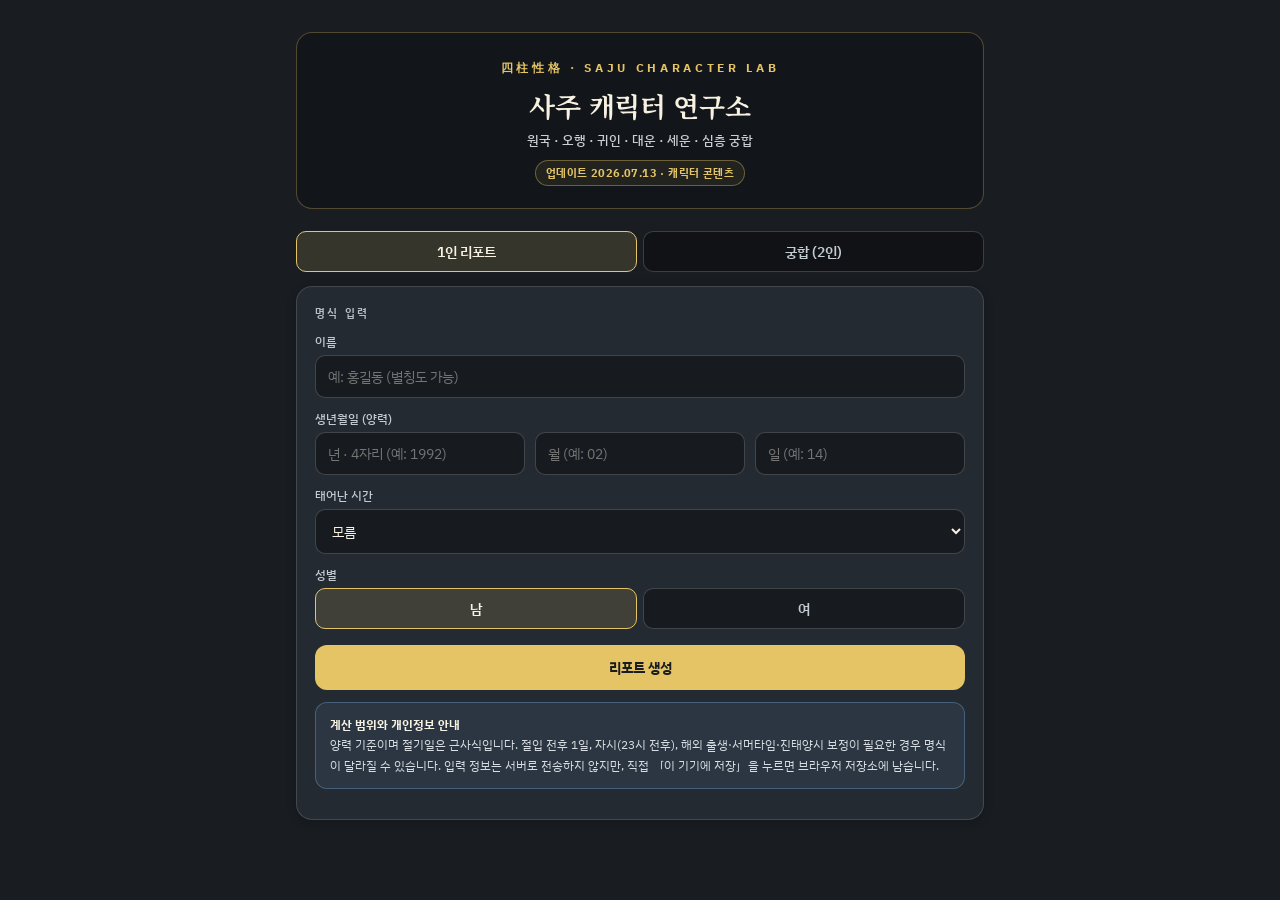
==== commit df16043a: "Add files via upload" ====
--- a/index.html
+++ b/index.html
@@ -3,7 +3,7 @@
 <head>
 <meta charset="UTF-8">
 <meta name="viewport" content="width=device-width, initial-scale=1.0">
-<title>사주심층 리포트 | 한눈에 보는 원국·귀인·대운·궁합</title>
+<title>사주 캐릭터 연구소 | 원국·귀인·궁합</title>
 <meta name="description" content="생년월일과 출생시간으로 나의 핵심 성향, 원국, 오행, 귀인, 대운·세운과 2인 궁합을 한눈에 살펴보세요.">
 <meta name="theme-color" content="#191D22">
 <link rel="canonical" href="https://jaayunss.netlify.app/">
@@ -11,16 +11,16 @@
 <link rel="apple-touch-icon" href="/saju-icon.png">
 <meta property="og:locale" content="ko_KR">
 <meta property="og:type" content="website">
-<meta property="og:site_name" content="사주심층 리포트">
-<meta property="og:title" content="사주심층 리포트 | 한눈에 보는 원국·귀인·대운·궁합">
+<meta property="og:site_name" content="사주 캐릭터 연구소">
+<meta property="og:title" content="사주 캐릭터 연구소 | 한눈에 보는 원국·귀인·대운·궁합">
 <meta property="og:description" content="나의 핵심 성향부터 원국·오행·귀인·대운과 두 사람의 심층 궁합까지 무료로 확인하세요.">
 <meta property="og:url" content="https://jaayunss.netlify.app/">
 <meta property="og:image" content="https://jaayunss.netlify.app/saju-share-cover.png">
 <meta property="og:image:width" content="1200">
 <meta property="og:image:height" content="630">
-<meta property="og:image:alt" content="사주심층 리포트 공유 이미지">
+<meta property="og:image:alt" content="사주 캐릭터 연구소 공유 이미지">
 <meta name="twitter:card" content="summary_large_image">
-<meta name="twitter:title" content="사주심층 리포트 | 한눈에 보는 원국·귀인·대운·궁합">
+<meta name="twitter:title" content="사주 캐릭터 연구소 | 한눈에 보는 원국·귀인·대운·궁합">
 <meta name="twitter:description" content="원국·오행·귀인·대운·세운과 2인 궁합을 한눈에 확인하세요.">
 <meta name="twitter:image" content="https://jaayunss.netlify.app/saju-share-cover.png">
 <!-- Engine: v4.5 logic audit / Public UI: v4.6 easy-read benchmark / Update: 2026-07-13 -->
@@ -234,6 +234,21 @@
 @media(max-width:620px){.compat-visual-grid{grid-template-columns:1fr}.compat-chart svg{max-height:none}.compat-element-row{grid-template-columns:62px 1fr}}
 @media print{.compat-chart,.compat-flow-wrap,.compat-timeline-chart{background:#fff!important;border:1px solid #aaa!important}.compat-chart svg,.compat-flow-wrap svg,.compat-timeline-chart svg{max-width:175mm;margin:auto}.compat-element-name,.compat-element-legend span,.compat-chart-caption{color:#222!important}}
 
+
+/* v5 캐릭터 콘텐츠 */
+.character-hero{background:linear-gradient(145deg,rgba(229,196,101,.16),rgba(111,163,214,.10));border:1px solid rgba(229,196,101,.38);border-radius:18px;padding:22px;margin-bottom:14px;position:relative;overflow:hidden}
+.character-hero:after{content:"CHARACTER";position:absolute;right:-8px;top:-4px;font-size:44px;font-weight:800;color:rgba(255,255,255,.035);letter-spacing:.08em}
+.meme-line{font-family:'Noto Serif KR',serif;font-size:24px;line-height:1.45;color:#F7F1E1;font-weight:700;margin:8px 0}
+.character-badges{display:flex;gap:6px;flex-wrap:wrap}.character-badge{font-size:11px;padding:5px 10px;border:1px solid rgba(229,196,101,.35);border-radius:999px;color:#E5C465;background:rgba(0,0,0,.18)}
+.character-grid{display:grid;grid-template-columns:1fr 1fr;gap:10px}.character-card{background:rgba(0,0,0,.25);border:1px solid rgba(255,255,255,.11);border-radius:14px;padding:14px}.character-card h4{font-size:12px;color:#E5C465;margin:0 0 7px}.character-card .big{font-size:16px;font-weight:700;color:#F7F1E1;line-height:1.55}
+.scene-list{display:grid;gap:10px}.scene-card{border:1px solid rgba(255,255,255,.12);border-radius:15px;overflow:hidden;background:rgba(0,0,0,.20)}.scene-q{padding:10px 13px;background:rgba(255,255,255,.05);font-size:12px;color:#C3CBD3;font-weight:700}.scene-a{padding:15px;font-size:15px;line-height:1.65;color:#F7F1E1;font-weight:600}.scene-note{padding:0 15px 13px;color:#B6BEC6;font-size:11px;line-height:1.5}
+.speech-wrap{display:grid;grid-template-columns:1fr 1fr;gap:10px;margin-top:10px}.speech-person{font-size:11px;color:#E5C465;font-weight:700;margin-bottom:6px}.speech-bubble{position:relative;background:rgba(255,255,255,.07);border-radius:14px;padding:13px;font-size:13px;line-height:1.55;color:#F7F1E1;min-height:76px}.speech-bubble:after{content:"";position:absolute;bottom:-7px;left:22px;border-width:7px 7px 0;border-style:solid;border-color:rgba(255,255,255,.07) transparent transparent}.compat-fun-tip{margin-top:10px;padding:10px 12px;border-left:3px solid #E5C465;background:rgba(229,196,101,.08);font-size:12px;line-height:1.6;color:#D8DEE3}
+.history-card{display:grid;grid-template-columns:70px 1fr;gap:13px;align-items:center}.history-emblem{width:66px;height:66px;border-radius:50%;display:flex;align-items:center;justify-content:center;font-size:30px;background:rgba(229,196,101,.12);border:1px solid rgba(229,196,101,.42)}
+.share-meme{border:1px dashed rgba(229,196,101,.55);border-radius:14px;padding:16px;text-align:center;background:rgba(229,196,101,.07)}
+body.light-theme .character-hero,body.light-theme .character-card,body.light-theme .scene-card{background:#fff}body.light-theme .meme-line,body.light-theme .character-card .big,body.light-theme .scene-a,body.light-theme .speech-bubble{color:#202327}body.light-theme .speech-bubble{background:#F0F1F3}body.light-theme .scene-q{background:#F5F3EC;color:#626971}
+@media(max-width:560px){.character-grid,.speech-wrap{grid-template-columns:1fr}.meme-line{font-size:21px}.history-card{grid-template-columns:54px 1fr}.history-emblem{width:52px;height:52px;font-size:24px}}
+@media print{.character-hero,.character-card,.scene-card,.speech-bubble,.share-meme{break-inside:avoid}.screen-only{display:none!important}}
+
 </style>
 </head>
 <body>
@@ -1313,7 +1328,7 @@
 }
 async function copyCompatSummary(){
   const A=state.person,B=state.person2,c=state.compat;if(!A||!B||!c)return;
-  const txt=`${A.name} × ${B.name} ${c.type} 궁합\n\n궁합 점수: ${c.score}점\n관계 유형: ${c.archetype.name}\n${c.archetype.desc}\n\n강점: ${c.top.map(x=>x.label+" "+x.score+"점").join(", ")}\n보완점: ${c.low.map(x=>x.label+" "+x.score+"점").join(", ")}\n함께 활용하기 좋은 해: ${c.bestYears.map(x=>x.year+"년").join(", ")}\n조율이 필요한 해: ${c.cautionYear.year}년\n\n※ 전통 명리 규칙을 단순화한 오락·성찰용 상대 지표입니다.`;
+  const txt=`${A.name} × ${B.name} ${c.type} 궁합\n\n궁합 점수: ${c.score}점\n관계 유형: ${c.archetype.name}\n${c.archetype.desc}\n\n강점: ${c.top.map(x=>x.label+" "+x.score+"점").join(", ")}\n보완점: ${c.low.map(x=>x.label+" "+x.score+"점").join(", ")}\n\n※ 전통 명리 규칙을 단순화한 오락·성찰용 상대 지표입니다.`;
   let ok=false;try{await navigator.clipboard.writeText(txt);ok=true;}catch(e){const ta=document.createElement("textarea");ta.value=txt;document.body.appendChild(ta);ta.select();ok=document.execCommand("copy");ta.remove();}
   const b=document.getElementById("compat-copy");if(b)b.textContent=ok?"✓ 요약 복사 완료":"복사 실패";
 }
@@ -1323,10 +1338,10 @@
   const noteBlock=arr=>arr.map(n=>`<div class="subcard"><div class="cardtitle" style="font-size:13px;color:${n.c}">${n.t}${ptsBadge(n)}</div><div class="body sm">${n.d}</div></div>`).join("");
   const metricGrid=c.metrics.map(m=>`<div class="compat-metric"><div class="compat-metric-top"><span>${m.label}</span><span class="compat-num">${m.score}</span></div><div class="compat-bar"><span style="width:${m.score}%"></span></div><div class="dim">${m.desc}</div></div>`).join("");
   const childCard=c.child?`<div class="card compat-anchor" id="compat-child"><div class="eyebrow">자녀·가족계획 흐름 · 전통 상징 참고</div><div class="body sm">이 영역은 임신 가능성을 계산하지 않습니다. 전통 명리의 자녀 상징이 원국과 세운에 어떻게 드러나는지만 설명합니다.</div><div class="compat-duo"><div class="compat-person"><div class="compat-person-name">${esc(c.child.wifeName)}님 · ${c.child.wifeInfo.primary} ${E_KR[c.child.wifeInfo.element]}(${c.child.wifeInfo.element})</div><div class="body sm">${c.child.wifeInfo.note} 원국 표시 ${c.child.wifeInfo.count}개 · 가중 오행 ${c.child.wifeInfo.percent}%.</div></div><div class="compat-person"><div class="compat-person-name">${esc(c.child.husbandName)}님 · ${c.child.husbandInfo.primary} ${E_KR[c.child.husbandInfo.element]}(${c.child.husbandInfo.element})</div><div class="body sm">${c.child.husbandInfo.note} 원국 표시 ${c.child.husbandInfo.count}개 · 가중 오행 ${c.child.husbandInfo.percent}%.</div></div></div><div class="notice"><strong>오행 연결 확인</strong> 자녀 상징을 단순히 “목이 부족하다”처럼 판단하지 않습니다. 각 사람의 일간에 따라 식상·관성의 오행이 달라집니다. 특히 금 일간의 식상은 수(水)입니다.</div>${!c.child.hourKnown?`<div class="notice"><strong>신뢰도 제한</strong> 두 사람 중 한 명이라도 출생시간이 없어 전통적으로 자녀궁으로 보는 시주를 확인하지 못했습니다. 아래 연도는 낮은 신뢰도의 참고 흐름입니다.</div>`:""}${c.child.windows.length?c.child.windows.map(w=>`<div class="subcard"><div class="cardtitle" style="font-size:13px;color:${w.both?"#E5C465":"#7DB889"}">${w.year}년${w.both?" · 두 사람의 1차 참고축이 함께 활성화":w.wGood?` · ${c.child.wifeName}님 식상 흐름`:` · ${c.child.husbandName}님 관성 흐름`}</div><div class="dim">가족계획을 논의하거나 돌봄·창작·책임 이슈에 관심이 커질 수 있는 상징적 시기입니다. 출산 사건을 예측하는 뜻은 아닙니다.</div></div>`).join(""):`<div class="subcard"><div class="body sm">향후 6년에는 이 계산 방식의 1차 참고축이 동시에 두드러지는 해가 없습니다. 자녀 인연이나 임신 가능성이 없다는 뜻이 아닙니다.</div></div>`}<div class="note">임신·난임·피임·출산 시기 판단에는 사용할 수 없으며 의료진의 안내와 실제 가족계획을 우선하세요.</div></div>`:"";
-  return `<header><div class="overline">四柱深層 · COMPATIBILITY</div><h1>${esc(A.name)} ✕ ${esc(B.name)}</h1><div class="sub">${A.p.dayStem}${A.p.dayBranch} 일주 · ${B.p.dayStem}${B.p.dayBranch} 일주</div><div class="update-badge">업데이트 2026.07.13 · 읽기 쉬운 화면</div></header>
+  return `<header><div class="overline">四柱深層 · COMPATIBILITY</div><h1>${esc(A.name)} ✕ ${esc(B.name)}</h1><div class="sub">${A.p.dayStem}${A.p.dayBranch} 일주 · ${B.p.dayStem}${B.p.dayBranch} 일주</div><div class="update-badge">업데이트 2026.07.13 · 캐릭터 콘텐츠 · 캐릭터 콘텐츠 최종판</div></header>
   <div class="toolbar"><button type="button" class="btn btn-ghost" id="compat-copy" onclick="copyCompatSummary()">궁합 요약 복사</button><button type="button" class="btn btn-ghost" onclick="window.print()">궁합 전체 인쇄 · PDF</button></div>
   <div class="compat-hero"><span class="compat-type">${meta.badge} · ${esc(c.type)}</span><div class="compat-scoreline"><div><div class="eyebrow" style="margin-top:12px">${meta.scoreTitle}</div><div class="compat-bigscore">${c.score}<span style="font-size:16px;color:#C3CBD3"> / 100</span></div></div><div><div class="eyebrow">관계 캐릭터</div><div class="compat-archetype">${c.archetype.name}</div></div></div><div class="body" style="margin-top:12px">${c.archetype.desc}</div><div class="compat-highlight"><div><div class="dim">가장 잘 맞는 영역</div><div class="cardtitle" style="margin-top:4px">${c.top[0].label} ${c.top[0].score}점</div></div><div><div class="dim">의식적으로 맞출 영역</div><div class="cardtitle" style="margin-top:4px">${c.low[0].label} ${c.low[0].score}점</div></div></div><div class="note">점수는 관계의 성공 확률이 아니라 앱 내부의 전통 명리 비교 지표입니다.</div></div>
-  <div class="compat-nav screen-only"><a href="#compat-summary">총평</a><a href="#compat-metrics">8대 지수</a><a href="#compat-role">서로의 역할</a><a href="#compat-talk">대화·갈등</a><a href="#compat-money">돈·생활</a><a href="#compat-support">귀인</a><a href="#compat-years">6년 흐름</a><a href="#compat-traditional">전통 근거</a></div>
+  <div class="compat-nav screen-only"><a href="#compat-summary">총평</a><a href="#compat-metrics">8대 지수</a><a href="#compat-role">서로의 역할</a><a href="#compat-talk">대화·갈등</a><a href="#compat-money">돈·생활</a><a href="#compat-support">귀인</a><a href="#compat-fun">상황극</a><a href="#compat-traditional">전통 근거</a></div>
   <div class="card compat-anchor" id="compat-summary"><div class="eyebrow">한눈에 보는 종합 총평</div><div class="body">${c.synthesis}</div></div>
   <div class="card compat-anchor" id="compat-metrics"><div class="eyebrow">우리 사이 8대 관계 지수</div><div class="body sm">${meta.intro} 같은 두 사람이라도 선택한 관계에 따라 중요하게 보는 지수와 종합 점수의 가중치가 달라집니다.</div><div class="compat-visual-grid">${compatRadarSvg(c.metrics)}<div class="compat-grid">${metricGrid}</div></div></div>
   <div class="card compat-anchor" id="compat-role"><div class="eyebrow">서로를 어떻게 느끼는가 · 십신 역할</div>${compatFlowSvg(A,B,c)}<div class="compat-duo"><div class="compat-person"><div class="compat-person-name">${esc(A.name)} → ${esc(B.name)} · ${c.roleA}</div><div class="body sm">${ROLE_DESC[c.roleA]}</div></div><div class="compat-person"><div class="compat-person-name">${esc(B.name)} → ${esc(A.name)} · ${c.roleB}</div><div class="body sm">${ROLE_DESC[c.roleB]}</div></div></div><div class="aside">같은 두 사람이어도 상대를 바라보는 십신은 방향에 따라 달라집니다. 한쪽은 보호자로 느끼고 다른 쪽은 동료로 느낄 수도 있습니다.</div></div>
@@ -1335,7 +1350,7 @@
   <div class="card compat-anchor" id="compat-money"><div class="eyebrow">${meta.operationTitle}</div><div class="compat-duo"><div class="compat-person"><div class="compat-person-name">${esc(A.name)} · ${c.moneyA}</div><div class="body sm">돈을 쓰는 이유와 불안해하는 지점을 말로 설명하면 오해가 줄어듭니다.</div></div><div class="compat-person"><div class="compat-person-name">${esc(B.name)} · ${c.moneyB}</div><div class="body sm">각자의 자유 지출과 공동 비용을 분리하면 관계의 피로가 줄어듭니다.</div></div></div><div class="keyline">추천 운영법: ${meta.operationGuide}</div></div>
   <div class="card"><div class="eyebrow">오행 보완과 추진력 균형</div><div class="body"><span class="cream">${esc(A.name)}</span> ${A.p.strength} ${A.p.score}점 · <span class="cream">${esc(B.name)}</span> ${B.p.strength} ${B.p.score}점</div>${compatElementVisual(A,B)}<div class="gauge"><div class="gfill" style="width:${c.balance.score}%"></div></div><div class="body sm">${c.balance.text}</div></div>
   <div class="card compat-anchor" id="compat-support"><div class="eyebrow">서로의 귀인·성장 파트너 가능성</div><div class="body">${compatSupportText(A,B,c)}</div><div class="note">귀인은 상대가 나를 반드시 구해준다는 뜻이 아니라, 서로의 선택·소개·지식·현실적 도움을 통해 길이 열릴 수 있다는 상징입니다.</div></div>
-  <div class="card compat-anchor" id="compat-years"><div class="eyebrow">앞으로 6년 관계 기상도</div><div class="body sm">${meta.timelineGuide} 특정 사건을 예언하는 기능은 아니며, 관계 운영의 참고 흐름입니다.</div>${compatTimelineSvg(c.years)}${c.years.map(y=>`<div class="compat-year"><div class="pro-year">${y.year}</div><div><div class="compat-year-title">${y.title} · ${y.gz}</div><div class="dim">${y.tags.length?y.tags.join(" · "):"큰 합충 없이 기본 흐름 유지"}</div></div><div class="compat-year-score">${y.score}</div></div>`).join("")}<div class="compat-highlight"><div><div class="dim">함께 활용하기 좋은 해</div><div class="cardtitle" style="margin-top:4px">${c.bestYears.map(y=>y.year+"년").join(" · ")}</div></div><div><div class="dim">속도를 조절할 해</div><div class="cardtitle" style="margin-top:4px">${c.cautionYear.year}년</div></div></div></div>
+  ${renderCompatFun(A,B,c)}
   <div class="card"><div class="eyebrow">이 관계를 잘 운영하는 법</div><div class="compat-actions"><div class="compat-action good"><div class="cardtitle" style="font-size:13px;color:#9FD3AA">✓ 잘되는 습관</div><ul>${c.good.map(x=>`<li>${x}</li>`).join("")}</ul></div><div class="compat-action caution"><div class="cardtitle" style="font-size:13px;color:#F0897C">△ 피할 함정</div><ul>${c.cautions.map(x=>`<li>${x}</li>`).join("")}</ul></div></div></div>
   <div class="card compat-anchor" id="compat-traditional"><div class="eyebrow">전통 궁합 근거 ① 마음의 합 · 일간</div><div class="dim">일간은 두 사람의 기본 성정과 반응 방식을 봅니다.</div>${noteBlock(c.mind)}</div>
   <div class="card"><div class="eyebrow">전통 궁합 근거 ② 일지와 생활</div><div class="dim">일지는 가까운 관계에서 드러나는 생활 습관과 정서적 반응을 봅니다.</div>${noteBlock(c.life)}</div>
@@ -1343,7 +1358,7 @@
   ${childCard}
   <div class="card"><div class="eyebrow">두 사람의 기본 기질</div><div class="body sm"><span class="cream">${esc(A.name)}</span> — ${DM_DESC[A.p.dayStem]}</div><div class="divider"></div><div class="body sm"><span class="cream">${esc(B.name)}</span> — ${DM_DESC[B.p.dayStem]}</div></div>
   <div class="card"><div class="eyebrow">궁합은 이렇게 계산했어요</div><div class="body sm">기본 전통 점수는 일간·일지·띠·오행 보완을 중심으로 계산합니다. 별도의 8대 관계 지수는 같은 계산값을 대화·생활·갈등·돈·성장·귀인·추진력 관점으로 재편집한 앱 내부 상대 지표입니다.</div><div class="subcard"><div class="body sm"><span class="cream">일간</span> — 간합·상생·비화·상극을 통해 기본 성정의 만남을 봅니다.</div></div><div class="subcard"><div class="body sm"><span class="cream">일지</span> — 육합·삼합·충·원진·귀문·형으로 가까운 관계의 생활 결을 봅니다.</div></div><div class="subcard"><div class="body sm"><span class="cream">띠·오행·신강약</span> — 바깥 어울림, 부족한 기운의 보완, 추진력 차이를 함께 봅니다.</div></div><div class="note">궁합은 관계의 성공·결혼·이별을 예측하지 않습니다. 실제 관계의 질은 대화, 안전, 존중, 생활 조건에 의해 달라집니다.</div></div>
-  <button class="btn btn-ghost" onclick="backToInput()">처음으로 돌아가기</button><footer><div class="dim">사주심층 리포트 · 업데이트 2026.07.13 · 읽기 쉬운 화면 · 전통 명리 기반 참고 콘텐츠 · 중요한 결정은 실제 관계와 전문가 판단을 우선하세요</div></footer>`;
+  <button class="btn btn-ghost" onclick="backToInput()">처음으로 돌아가기</button><footer><div class="dim">사주 캐릭터 연구소 · 업데이트 2026.07.13 · 캐릭터 콘텐츠 · 캐릭터 콘텐츠 최종판 · 전통 명리 기반 참고 콘텐츠 · 중요한 결정은 실제 관계와 전문가 판단을 우선하세요</div></footer>`;
 }
 
 /* ═══════════ 상태 & 유틸 ═══════════ */
@@ -1471,7 +1486,7 @@
 else if(title.includes('건강')){good='몸의 반응을 운세보다 먼저 보고, 수면·식사·활동 리듬을 일정하게 유지하는 방식';care='좋은 흐름이라는 이유로 과로하거나 오행 해석을 의학적 진단처럼 믿는 패턴';actions=['수면 시간을 가장 먼저 일정에 넣기','불편한 증상은 운세가 아니라 의료진에게 확인하기','강한 활동 뒤에는 회복일을 미리 배치하기'];}
 else{good='넓게 친해지기보다 역할과 신뢰를 쌓아 오래가는 관계를 만드는 방식';care='정 때문에 책임·돈·감정을 구분하지 못하는 패턴';actions=['부탁과 약속은 범위를 명확히 하기','돈 거래는 친분과 별도로 기록하기','도움을 받은 뒤 짧게라도 표현하기'];}
 const cat=categoryFromTitle(title),yrs=['재성','인성','관성','비겁'].includes(cat)?bestYearsByCat(P,cat):[];return {good,care,actions,yrs};}
-function publicShareText(P){const p=P.p,dg=dominantGod(p),dj=p.dayStem+p.dayBranch;return `나의 사주 핵심\n${p.dayStem} ${E_KR[STEM_E[p.dayStem]]} 일간 · ${dj} ${ANIMAL[p.dayBranch]}\n${p.strength} · ${shortGodName(dg)} 능력\n${firstHeadline(DM_DESC[p.dayStem])}\n\n사주심층 리포트`;}
+function publicShareText(P){const p=P.p,dg=dominantGod(p),dj=p.dayStem+p.dayBranch;return `나의 사주 핵심\n${p.dayStem} ${E_KR[STEM_E[p.dayStem]]} 일간 · ${dj} ${ANIMAL[p.dayBranch]}\n${p.strength} · ${shortGodName(dg)} 능력\n${firstHeadline(DM_DESC[p.dayStem])}\n\n사주 캐릭터 연구소`;}
 async function copyPublicSummary(){const t=publicShareText(state.person);try{await navigator.clipboard.writeText(t);alert('생년월일을 제외한 공유용 요약을 복사했습니다.');}catch(e){prompt('아래 내용을 복사하세요.',t);}}
 
 function premiumScore(P, category) {
@@ -1512,7 +1527,7 @@
 }
 function renderPrintAll() {
   const P=state.person;
-  return `<div class="wrap"><section class="print-cover"><div class="overline">四柱深層 · PREMIUM REPORT</div><h1>${esc(P.name)} 사주심층 리포트</h1><div class="print-meta">${P.y}. ${String(P.m).padStart(2,'0')}. ${String(P.d).padStart(2,'0')} · ${P.gender}<br>${P.p.dayStem}${P.p.dayBranch} 일주 · 생성일 ${NOW.getFullYear()}.${String(NOW.getMonth()+1).padStart(2,'0')}.${String(NOW.getDate()).padStart(2,'0')}<br><br>사주심층 리포트 · 업데이트 2026.07.13 · 읽기 쉬운 화면</div></section><section class="print-toc"><div class="pro-section-title">목차</div><ol><li>프리미엄 핵심 요약과 10년 기회 지도</li><li>원국·오행·신강약·격국·용신</li><li>재물·직업·학업·관계·건강 심층 분석</li><li>대운 90년 흐름</li><li>향후 10년 세운</li><li>신살·십이신살·삼재</li><li>종합 풀이</li></ol></section><div class="pro-section-title">1. 프리미엄 핵심 분석</div>${renderPremium()}<div class="pro-section-title">2. 원국 분석</div>${renderWonguk()}<div class="pro-section-title">3. 분야별 심층 분석</div>${renderDeep()}<div class="pro-section-title">4. 대운 흐름</div>${renderDaeun()}<div class="pro-section-title">5. 세운 흐름</div>${renderSeun()}<div class="pro-section-title">6. 신살 분석</div>${renderSinsal()}<div class="pro-section-title">7. 종합 풀이</div>${renderSynthesis()}<div class="card"><div class="eyebrow">면책 및 계산 범위</div><div class="body sm">전통 명리 규칙을 계산·편집한 유료 콘텐츠용 리포트입니다. 계산 근거와 신뢰도를 함께 표시하지만 과학적 예측이나 사실 보증은 아닙니다. 의료·임신·법률·투자·채용·혼인 등 중대한 결정을 대신하지 않습니다. 절기 경계와 출생시간 경계에서는 원국이 달라질 수 있습니다.</div></div></div>`;
+  return `<div class="wrap"><section class="print-cover"><div class="overline">四柱深層 · PREMIUM REPORT</div><h1>${esc(P.name)}의 사주 캐릭터</h1><div class="print-meta">${P.y}. ${String(P.m).padStart(2,'0')}. ${String(P.d).padStart(2,'0')} · ${P.gender}<br>${P.p.dayStem}${P.p.dayBranch} 일주 · 생성일 ${NOW.getFullYear()}.${String(NOW.getMonth()+1).padStart(2,'0')}.${String(NOW.getDate()).padStart(2,'0')}<br><br>사주 캐릭터 연구소 · 업데이트 2026.07.13 · 캐릭터 콘텐츠 · 캐릭터 콘텐츠 최종판</div></section><section class="print-toc"><div class="pro-section-title">목차</div><ol><li>프리미엄 핵심 요약과 10년 기회 지도</li><li>원국·오행·신강약·격국·용신</li><li>재물·직업·학업·관계·건강 심층 분석</li><li>대운 90년 흐름</li><li>향후 10년 세운</li><li>신살·십이신살·삼재</li><li>종합 풀이</li></ol></section><div class="pro-section-title">1. 프리미엄 핵심 분석</div>${renderPremium()}<div class="pro-section-title">2. 사주 캐릭터</div>${renderCharacter()}<div class="pro-section-title">3. 원국 분석</div>${renderWonguk()}<div class="pro-section-title">4. 분야별 심층 분석</div>${renderDeep()}<div class="pro-section-title">5. 대운 흐름</div>${renderDaeun()}<div class="pro-section-title">6. 세운 흐름</div>${renderSeun()}<div class="pro-section-title">7. 신살 분석</div>${renderSinsal()}<div class="pro-section-title">8. 종합 풀이</div>${renderSynthesis()}<div class="card"><div class="eyebrow">면책 및 계산 범위</div><div class="body sm">전통 명리 규칙을 계산·편집한 유료 콘텐츠용 리포트입니다. 계산 근거와 신뢰도를 함께 표시하지만 과학적 예측이나 사실 보증은 아닙니다. 의료·임신·법률·투자·채용·혼인 등 중대한 결정을 대신하지 않습니다. 절기 경계와 출생시간 경계에서는 원국이 달라질 수 있습니다.</div></div></div>`;
 }
 function cleanupPrintRoot(){const r=document.getElementById('print-root');if(r)r.remove();document.body.classList.remove('printing-all');}
 function printReport(){
@@ -1570,10 +1585,10 @@
   </div>`;
   const header = `
   <header>
-    <div class="overline">四柱深層 · SAJU INSIGHT</div>
-    <h1>사주심층 리포트</h1>
+    <div class="overline">四柱性格 · SAJU CHARACTER LAB</div>
+    <h1>사주 캐릭터 연구소</h1>
     <div class="sub">원국 · 오행 · 귀인 · 대운 · 세운 · 심층 궁합</div>
-    <div class="update-badge">업데이트 2026.07.13</div>
+    <div class="update-badge">업데이트 2026.07.13 · 캐릭터 콘텐츠</div>
   </header>`;
   if (state.mode === "compat") {
     return `${header}${modeToggle}${profileChips}
@@ -1582,7 +1597,7 @@
     <div class="card"><div class="eyebrow">관계 유형</div><label for="compat-type">어떤 관계를 보고 있나요?</label><select class="inp" id="compat-type">${Object.keys(COMPAT_TYPE_META).map(t=>`<option value="${t}" ${state.compatType===t?"selected":""}>${t}</option>`).join("")}</select><div class="dim" style="margin-top:8px">연인·부부를 분리했으며, 썸·친구·가족·사업 파트너마다 중요 지수와 조언이 실제로 다르게 계산됩니다.</div></div>
     ${state.err ? `<div class="err">${esc(state.err)}</div>` : ""}
     <button class="btn btn-gold" onclick="makeCompat()">심층 궁합 보기</button>
-    <div class="notice"><strong>궁합 결과는 오락·성찰용 심층 리포트입니다.</strong><br>일주·오행·신강신약뿐 아니라 대화, 갈등, 돈, 귀인, 향후 6년 흐름까지 보여줍니다. 점수는 관계의 성공·실패 확률이 아니며 출생시간을 모르면 시주가 제외됩니다.</div>`;
+    <div class="notice"><strong>궁합 결과는 오락·성찰용 심층 리포트입니다.</strong><br>일주·오행·신강신약뿐 아니라 대화, 갈등, 돈, 귀인과 실제 상황별 반응까지 보여줍니다. 점수는 관계의 성공·실패 확률이 아니며 출생시간을 모르면 시주가 제외됩니다.</div>`;
   }
   return `${header}${modeToggle}${profileChips}
   <div class="card">
@@ -1614,7 +1629,7 @@
 }
 /* ═══════════ 계산 로딩 연출 ═══════════ */
 const LOAD_STEPS_SINGLE = ["절기력으로 생년월일 변환 중", "만세력에서 사주팔자 추출 중", "일간 기준 십신·오행 분석 중", "신강약·용신·격국 판정 중", "대운·세운·신살 배치 중"];
-const LOAD_STEPS_COMPAT = ["두 사람의 만세력 계산 중", "일주·오행·신강신약 대조 중", "대화·갈등·생활 지수 구성 중", "귀인·지원 관계 확인 중", "향후 6년 관계 흐름 계산 중", "심층 궁합 리포트 편집 중"];
+const LOAD_STEPS_COMPAT = ["두 사람의 만세력 계산 중", "일주·오행·신강신약 대조 중", "대화·갈등·생활 지수 구성 중", "귀인·지원 관계 확인 중", "상황별 관계 반응 구성 중", "심층 궁합 리포트 편집 중"];
 function renderLoading() {
   const steps = state.loadingSteps || [];
   const cur = state.loadingStep || 0;
@@ -1622,7 +1637,7 @@
   <header>
     <div class="overline">四柱深層</div>
     <h1>명식을 계산하고 있습니다</h1>
-    <div class="sub">만세력 규칙 기반으로 원국과 흐름을 구성합니다</div><div class="update-badge">업데이트 2026.07.13</div>
+    <div class="sub">만세력 규칙 기반으로 원국과 흐름을 구성합니다</div><div class="update-badge">업데이트 2026.07.13 · 캐릭터 콘텐츠</div>
   </header>
   <div class="card" style="text-align:center;padding:28px 18px">
     <div class="spin" style="width:26px;height:26px;border-width:3px;margin:0 auto 18px;display:block"></div>
@@ -2034,16 +2049,48 @@
   </div>`;
 }
 
+
+/* ═══════════ v5 캐릭터 콘텐츠 엔진 ═══════════ */
+const CHARACTER_STEM = {
+  甲:{meme:"내가 시작했으면 끝은 봐야 한다.",tag:"정면돌파 리더",history:"유비형",historyIcon:"🌳",historyWhy:"사람을 모으고 큰 방향을 세우는 힘",motto:"사람을 얻으면 길이 열린다.",misread:"고집 세 보이지만 사실은 방향을 잃는 걸 더 싫어합니다.",work:"회의가 길어지면 결론과 담당자를 먼저 정하는 편",love:"좋아하면 챙기고 책임지려 하지만 간섭처럼 보일 수 있음",chat:"용건은 분명하게, 답장은 비교적 빠르게",stress:"몸을 움직이거나 새로운 계획을 세우며 풂",react:{kind:"'착하다'보다 '믿음직하다'가 더 좋다.",late:"늦은 이유와 재발 방지책부터 설명한다.",read:"바쁜가 보다 하다가 오래가면 직접 확인한다.",boss:"무슨 일인지 머릿속에서 시나리오를 세운다.",breakup:"붙잡기 전에 이유와 최종 결정을 확인한다.",money:"용도와 갚을 날짜부터 묻는다.",fight:"핵심 쟁점을 정리하고 결론을 내려 한다.",travel:"큰 동선은 미리 짜고 현장 변수는 밀어붙인다."}},
+  乙:{meme:"부드럽게 말하지만 방향은 이미 정했다.",tag:"유연한 생존가",history:"장량형",historyIcon:"🌿",historyWhy:"상황을 읽고 가장 현실적인 길을 찾는 감각",motto:"세게 밀기보다 정확히 감아 오른다.",misread:"우유부단해 보이지만 사실 여러 사람의 반응을 빠르게 계산합니다.",work:"사람 사이의 분위기를 읽고 조율안을 만드는 편",love:"사소한 말과 태도를 오래 기억하며 은근히 챙김",chat:"문장 톤과 이모티콘에서 상대 기분을 읽음",stress:"믿는 사람과 조용히 이야기하거나 환경을 바꿈",react:{kind:"좋아한다는 뜻인가 싶어 표정부터 본다.",late:"먼저 미안하다고 하고 상황을 부드럽게 만든다.",read:"내가 뭘 잘못했나 한 번쯤 되짚는다.",boss:"표정과 말투까지 미리 시뮬레이션한다.",breakup:"이유를 듣고 관계를 살릴 방법을 조심스럽게 찾는다.",money:"거절하고 싶어도 관계가 깨질까 고민한다.",fight:"상대가 받아들일 표현을 골라 우회적으로 말한다.",travel:"계획은 세우되 현지 분위기에 맞춰 잘 바꾼다."}},
+  丙:{meme:"분위기는 내가 만들고, 후회는 나중에 한다.",tag:"태양형 분위기 메이커",history:"조조형",historyIcon:"☀️",historyWhy:"빠른 판단과 존재감으로 판을 움직이는 힘",motto:"기회가 왔을 때 먼저 움직인다.",misread:"가벼워 보일 수 있지만 자기 사람에게는 놀랄 만큼 진심입니다.",work:"아이디어를 먼저 던지고 사람을 움직이게 하는 편",love:"좋아하면 티가 나고 반응이 없으면 금방 서운해짐",chat:"생각나면 바로 보내고 답답하면 전화함",stress:"사람을 만나거나 말로 쏟아내며 풂",react:{kind:"와, 얘 나 좋아하나? 일단 고맙다고 한다.",late:"웃으며 사과하고 분위기부터 살린다.",read:"한 번 더 보내거나 바로 전화할 수 있다.",boss:"일단 밝게 들어가지만 속으로 긴장한다.",breakup:"감정이 먼저 올라오고 그 자리에서 붙잡을 수 있다.",money:"사정에 공감해 즉흥적으로 도울 위험이 있다.",fight:"바로 말하고 바로 풀고 싶어 한다.",travel:"가고 싶은 곳이 생기면 일정이 바로 바뀐다."}},
+  丁:{meme:"조용히 다 보고 있었고, 다 기억하고 있다.",tag:"섬세한 집중형",history:"제갈량형",historyIcon:"🕯️",historyWhy:"작은 단서로 전체 흐름을 읽는 집중력",motto:"큰 소리보다 정확한 한 수가 오래간다.",misread:"소극적으로 보이지만 마음속 기준과 집중력은 매우 강합니다.",work:"자료의 빈틈과 사람의 감정을 동시에 챙기는 편",love:"말보다 분위기와 작은 배려로 마음을 표현함",chat:"답장 문장을 몇 번 고치고 보내는 타입",stress:"혼자 생각을 정리한 뒤 믿는 사람에게 털어놓음",react:{kind:"진짜 칭찬인지 말투를 한 번 더 해석한다.",late:"상대가 화났는지부터 살피며 정중하게 사과한다.",read:"이유를 상상하며 혼자 마음이 복잡해진다.",boss:"내가 놓친 디테일을 빠르게 복기한다.",breakup:"겉으로 조용하지만 오래 곱씹고 원인을 분석한다.",money:"상대 사정을 듣되 손실 가능성을 세밀히 따진다.",fight:"즉시 폭발하기보다 쌓였다가 핵심을 정확히 말한다.",travel:"숨은 명소와 분위기 좋은 장소를 미리 찾아둔다."}},
+  戊:{meme:"웬만하면 버티는데, 선 넘으면 산이 움직인다.",tag:"묵직한 버팀목",history:"관우형",historyIcon:"⛰️",historyWhy:"책임과 의리를 오래 지키는 무게감",motto:"말보다 끝까지 지키는 행동이 신뢰다.",misread:"느려 보이지만 한 번 책임진 일은 쉽게 내려놓지 않습니다.",work:"큰 틀과 안정성을 먼저 보고 쉽게 흔들리지 않음",love:"표현은 적어도 현실적으로 책임지고 지켜주는 편",chat:"급한 용건 아니면 답장이 느릴 수 있음",stress:"참다가 혼자 쉬거나 익숙한 루틴으로 회복함",react:{kind:"칭찬은 고맙지만 행동으로 확인한다.",late:"핑계보다 사과하고 다음부터 지키겠다고 한다.",read:"급한 일 아니면 기다린다.",boss:"무슨 책임을 더 맡기려나 생각한다.",breakup:"쉽게 붙잡진 않지만 관계를 오래 되돌아본다.",money:"신뢰가 확인되지 않으면 단호하게 거절한다.",fight:"말이 줄고 시간이 지나야 입장을 정리한다.",travel:"숙소·교통·식사를 안정적으로 잡아둔다."}},
+  己:{meme:"다 챙겨주지만 내 기준도 은근히 확실하다.",tag:"생활형 조율자",history:"세종형",historyIcon:"🌾",historyWhy:"사람의 필요를 세밀하게 살피고 시스템을 만드는 힘",motto:"사람이 편해지는 구조가 가장 오래간다.",misread:"순해 보여도 생활 기준과 손익 계산은 분명합니다.",work:"빠진 일을 조용히 메우고 실무 흐름을 정리함",love:"먹을 것과 생활을 챙기며 애정을 표현함",chat:"상대 일정에 맞춰 꾸준하고 안정적으로 연락함",stress:"정리·청소·먹는 것·일상 루틴으로 회복함",react:{kind:"기분은 좋지만 뭘 부탁하려나 살짝 본다.",late:"미안하다고 하고 커피나 식사로 만회하려 한다.",read:"바쁜가 보다 하면서도 다음 연락 톤을 조절한다.",boss:"내가 정리해야 할 실무가 뭔지 먼저 생각한다.",breakup:"현실 문제를 하나씩 확인하며 감정을 정리한다.",money:"상환 계획이 현실적인지 꼼꼼히 확인한다.",fight:"감정과 생활 문제를 분리해서 해결하려 한다.",travel:"먹을 곳과 필요한 준비물을 꼼꼼히 챙긴다."}},
+  庚:{meme:"팩트는 맞는데 말투가 문제라는 말을 듣는다.",tag:"결단형 해결사",history:"이순신형",historyIcon:"⚔️",historyWhy:"위기에서 판단하고 끝까지 책임지는 힘",motto:"불리할수록 기준을 더 분명히 세운다.",misread:"차갑고 세 보여도 책임져야 할 사람은 끝까지 챙깁니다.",work:"문제가 생기면 누가 할지보다 해결 순서부터 잡음",love:"말보다 행동과 보호로 마음을 보여주는 편",chat:"용건 중심, 애매한 말보다 확실한 답을 선호",stress:"혼자 해결하거나 운동·일에 몰입해 푸는 편",react:{kind:"착하다는 말보다 능력 있다는 말이 더 좋다.",late:"왜 늦었는지 사실부터 말하고 해결책을 제시한다.",read:"일부러 그런 건지 확인하고 싶어진다.",boss:"문제점과 반박 근거를 머릿속에서 정리한다.",breakup:"감정보다 이유와 최종 결론을 끝까지 확인한다.",money:"금액·용도·상환일이 불명확하면 거절한다.",fight:"팩트를 정리하지만 말이 세질 수 있다.",travel:"핵심 일정은 계획하고 현장에서는 빠르게 결정한다."}},
+  辛:{meme:"조용한데 기준은 제일 높다.",tag:"정밀한 완벽주의자",history:"사마의형",historyIcon:"💎",historyWhy:"감정을 숨기고 오래 관찰하며 때를 고르는 힘",motto:"급하게 빛내기보다 완성도를 높인다.",misread:"예민한 게 아니라 기준이 높고 작은 차이를 잘 보는 편입니다.",work:"결과물의 완성도와 표현의 디테일을 끝까지 점검함",love:"상처받기 싫어 마음을 늦게 열지만 열면 오래 감",chat:"짧은 답장에도 숨은 의미를 읽고 문장을 신중히 보냄",stress:"혼자 복기하고 정리하며 시간이 필요함",react:{kind:"칭찬인가, 만만하다는 뜻인가 한 번 해석한다.",late:"미안하다는 말을 먼저 하지만 스스로도 오래 신경 쓴다.",read:"내가 뭐 잘못했나 대화 기록을 다시 본다.",boss:"내 실수인지 부당한 호출인지 조용히 분석한다.",breakup:"겉으로 담담하지만 오래 기억하고 혼자 정리한다.",money:"관계와 돈을 섞는 것 자체를 불편해할 수 있다.",fight:"표현은 차분하지만 정확히 아픈 지점을 짚는다.",travel:"분위기·청결·동선까지 완성도 있게 고른다."}},
+  壬:{meme:"생각은 바다처럼 넓고, 일정은 가끔 떠내려간다.",tag:"확장형 자유인",history:"장보고형",historyIcon:"🌊",historyWhy:"넓은 무대와 새로운 연결을 찾아 움직이는 힘",motto:"길이 막히면 더 넓은 물길을 찾는다.",misread:"마음이 없는 게 아니라 생각과 가능성이 너무 많아 한곳에 머물기 어렵습니다.",work:"정보와 사람을 연결해 큰 그림을 만드는 편",love:"함께 새로운 경험을 하며 가까워짐",chat:"답장 템포는 들쭉날쭉하지만 대화가 시작되면 길어짐",stress:"장소를 바꾸거나 여행·산책·새로운 정보로 환기함",react:{kind:"왜 갑자기 이런 말을 하지? 맥락을 찾는다.",late:"교통·상황 설명이 길어질 수 있다.",read:"상대 사정이 있겠지 하고 비교적 잘 넘긴다.",boss:"새로운 프로젝트인가, 문제 해결인가 빠르게 추측한다.",breakup:"진짜 끝인지, 감정적인 말인지 여러 번 확인한다.",money:"사정에 공감하지만 전체 관계를 보고 결정한다.",fight:"문제를 여러 관점에서 말하다 핵심이 흐려질 수 있다.",travel:"현지에서 더 좋은 곳을 발견하면 바로 방향을 바꾼다."}},
+  癸:{meme:"말은 적어도 분위기 변화는 제일 먼저 눈치챈다.",tag:"직관형 관찰자",history:"신사임당형",historyIcon:"💧",historyWhy:"조용히 관찰하고 섬세하게 축적하는 힘",motto:"작은 흐름을 놓치지 않으면 큰 변화를 먼저 안다.",misread:"우유부단한 게 아니라 감정과 위험을 충분히 감지한 뒤 움직입니다.",work:"보이지 않는 문제와 사람의 미묘한 반응을 잘 포착함",love:"공감과 조용한 배려로 마음을 보여줌",chat:"답장 톤 하나에도 상대 감정을 느끼며 조심스럽게 연락함",stress:"혼자 조용히 쉬고 감정을 글이나 생각으로 정리함",react:{kind:"와, 나 좋아하나 싶다가도 진심인지 살핀다.",late:"상대 기분을 먼저 살피고 부드럽게 사과한다.",read:"내 말이 불편했나 오래 생각할 수 있다.",boss:"표정과 분위기로 좋은 일인지 나쁜 일인지 먼저 감지한다.",breakup:"감정을 안으로 삼키며 이유를 오래 되짚는다.",money:"상대 사정을 깊이 공감해 거절이 어려울 수 있다.",fight:"바로 말하기보다 감정을 정리할 시간이 필요하다.",travel:"사람 적고 편안한 장소와 여유로운 동선을 선호한다."}}
+};
+const CHARACTER_SCENES=[
+ ['kind','“너 진짜 착하다!”라는 말을 들으면'],['boss','상사가 “잠깐 회의실로 와”라고 하면'],['read','카톡을 읽고 답이 없으면'],['late','약속 장소에 20분 늦게 도착하면'],['breakup','애인이 “우리 헤어지자”라고 하면'],['money','친구가 “돈 좀 빌려줘”라고 하면'],['fight','말다툼이 시작되면'],['travel','같이 여행을 가면']
+];
+function charData(P){return CHARACTER_STEM[P.p.dayStem]||CHARACTER_STEM.甲;}
+function charScene(P,key){const d=charData(P);let text=d.react[key]||'';const dom=dominantGod(P.p);const tail={비겁:' 자기 기준과 자존심이 반응에 강하게 묻어납니다.',식상:' 말과 표현으로 풀려는 성향이 더해집니다.',재성:' 현실적인 비용과 결과를 함께 따집니다.',관성:' 책임·원칙·관계의 공식성을 확인하려 합니다.',인성:' 충분히 생각하고 의미를 정리한 뒤 움직입니다.'}[GCAT[dom]]||'';return text+tail;}
+function renderCharacter(){const P=state.person,d=charData(P),dom=dominantGod(P.p);return `
+ <div class="character-hero"><div class="eyebrow">나의 사주 캐릭터</div><div class="meme-line">“${d.meme}”</div><div class="character-badges"><span class="character-badge">${d.tag}</span><span class="character-badge">${P.p.dayStem}${P.p.dayBranch} 일주</span><span class="character-badge">핵심 능력 ${dom}</span><span class="character-badge">${P.p.strength}</span></div><div class="body sm" style="margin-top:12px">전통 명리의 일간·일주·십신을 오늘의 언어로 번역한 성향 콘텐츠입니다. 실제 반응은 경험과 환경에 따라 달라질 수 있어요.</div></div>
+ <div class="card"><div class="eyebrow">고전 캐릭터로 비유하면</div><div class="history-card"><div class="history-emblem">${d.historyIcon}</div><div><div class="cardtitle">${d.history}</div><div class="body sm">${d.historyWhy}</div><div class="keyline" style="margin-top:9px">한 줄 모토 · ${d.motto}</div></div></div><div class="aside">실제 인물의 사주가 같다는 뜻이 아니라, 이해를 돕기 위한 고전적 성향 비유입니다.</div></div>
+ <div class="card"><div class="eyebrow">사람들이 나를 오해하는 지점</div><div class="keyline">${d.misread}</div><div class="character-grid"><div class="character-card"><h4>회사에서의 나</h4><div class="big">${d.work}</div></div><div class="character-card"><h4>연애할 때의 나</h4><div class="big">${d.love}</div></div><div class="character-card"><h4>카톡 스타일</h4><div class="big">${d.chat}</div></div><div class="character-card"><h4>스트레스 해소법</h4><div class="big">${d.stress}</div></div></div></div>
+ <div class="card"><div class="eyebrow">상황별 나의 반응</div><div class="scene-list">${CHARACTER_SCENES.map(([k,q])=>`<div class="scene-card"><div class="scene-q">${q}</div><div class="scene-a">${charScene(P,k)}</div><div class="scene-note">${k==='fight'?'팁: 사실과 감정을 한 문장씩 나눠 말하면 오해가 줄어듭니다.':k==='money'?'팁: 관계를 지키려면 금액·기한·방법을 먼저 합의하세요.':'이 반응은 명식의 경향을 재미있게 번역한 콘텐츠입니다.'}</div></div>`).join('')}</div></div>
+ <div class="card"><div class="eyebrow">나를 한 장으로 공유하기</div><div class="share-meme"><div class="dim">${esc(P.name)}의 사주 캐릭터</div><div class="meme-line" style="font-size:20px">${d.meme}</div><div class="body sm">${d.tag} · ${d.history} · ${P.p.strength}</div></div><button class="btn btn-gold screen-only" onclick="copyCharacterSummary()">캐릭터 요약 복사</button></div>`;}
+async function copyCharacterSummary(){const P=state.person,d=charData(P);const txt=`${P.name}의 사주 캐릭터\n\n“${d.meme}”\n${d.tag} · ${d.history}\n\n사람들이 오해하는 점: ${d.misread}\n회사: ${d.work}\n연애: ${d.love}\n카톡: ${d.chat}\n\n※ 전통 명리를 오늘의 언어로 번역한 오락·성찰 콘텐츠`;try{await navigator.clipboard.writeText(txt);alert('캐릭터 요약을 복사했습니다.');}catch(e){alert('복사하지 못했습니다.');}}
+function compatFunScenarios(type){const common=[['late','약속에 한 사람이 20분 늦었다'],['read','카톡을 읽고 답이 없다'],['fight','“됐어.”라는 말로 대화가 끝났다'],['travel','둘이 여행을 떠났다'],['money','한 사람이 큰 지출을 제안했다']];if(type==='부부'||type==='가족')common.push(['family','명절·가족 일정이 겹쳤다']);else if(type==='사업파트너')common.push(['boss','중요한 회의 직전 문제가 터졌다']);else common.push(['breakup','한 사람이 관계를 그만두자고 말했다']);return common;}
+function compatSceneReaction(P,key){if(key==='family'){const d=charData(P);return P.p.godCount.관성>=2?'책임과 순서를 먼저 정하려 한다.':P.p.godCount.비겁>=2?'내 사람의 입장을 먼저 지키려 한다.':d.react.fight;}return charScene(P,key);}
+function compatSceneTip(A,B,key){const a=charData(A),b=charData(B);if(key==='late')return '늦은 이유 설명보다 먼저 사과하고, 그 다음 재발 방지책을 말하면 두 반응 순서를 모두 만족시킬 수 있습니다.';if(key==='read')return '답장 속도를 애정의 크기로 해석하지 말고, 바쁠 때의 연락 기준을 평소에 정해두세요.';if(key==='fight')return '한 사람은 바로 결론을 원하고 다른 사람은 시간이 필요할 수 있습니다. “30분 뒤 다시 이야기하기”처럼 재개 시점을 정하세요.';if(key==='travel')return '한 명이 큰 동선을, 다른 한 명이 현장 선택을 맡으면 서로의 장점이 살아납니다.';if(key==='money')return '찬반보다 예산 상한선·결정 시한·철회 조건을 먼저 숫자로 합의하세요.';if(key==='breakup')return '감정적인 선언인지 최종 결정인지 한 번 확인하되, 상대의 안전과 경계를 우선하세요.';if(key==='family')return '누구 가족인지보다 시간·비용·돌봄 부담을 공평하게 나누는 기준을 먼저 세우세요.';if(key==='boss')return '원인 분석 담당과 즉시 대응 담당을 나누고, 회의 뒤 책임 범위를 문서로 남기세요.';return `${a.tag}와 ${b.tag}의 해결 순서가 다를 수 있으니 먼저 원하는 것을 한 문장씩 말하세요.`;}
+function renderCompatFun(A,B,c){const scenes=compatFunScenarios(c.type);return `<div class="card compat-anchor" id="compat-fun"><div class="eyebrow">같은 상황, 다른 반응 · 관계 상황극</div><div class="body sm">궁합 점수보다 실제로 더 궁금한 순간들을 두 사람의 캐릭터로 비교했습니다.</div>${scenes.map(([k,q])=>`<div class="scene-card" style="margin-top:10px"><div class="scene-q">상황 · ${q}</div><div class="speech-wrap"><div><div class="speech-person">${esc(A.name)}님의 반응</div><div class="speech-bubble">${compatSceneReaction(A,k)}</div></div><div><div class="speech-person">${esc(B.name)}님의 반응</div><div class="speech-bubble">${compatSceneReaction(B,k)}</div></div></div><div class="compat-fun-tip"><b>둘 사이 팁</b> · ${compatSceneTip(A,B,k)}</div></div>`).join('')}</div>`;}
+
+
 /* ═══════════ 탭별 초보자 안내 ═══════════ */
 const TAB_GUIDE = {
-  premium: ["프리미엄 리포트는 무엇이 다른가요?", "처음에는 <b>본질·일주 캐릭터·핵심 능력·균형 상태</b> 네 카드와 올해의 기회·주의를 보여주고, 아래에서 10년 타이밍과 계산 근거를 확인할 수 있습니다. 점수는 통계 확률이 아니라 같은 엔진 안에서 비교하기 위한 상대 지표입니다."],
+  character: ["캐릭터 탭은 뭔가요?", "일간·일주·십신을 오늘의 언어로 번역해 <b>카톡·직장·연애·약속·이별 상황</b>에서 나타날 수 있는 반응을 보여줍니다. 실제 행동을 단정하는 검사가 아니라 재미와 자기이해를 위한 콘텐츠입니다."],
+  premium: ["요약 화면은 무엇을 보여주나요?", "처음에는 <b>본질·일주 캐릭터·핵심 능력·균형 상태</b> 네 카드와 올해의 기회·주의를 보여주고, 아래에서 10년 타이밍과 계산 근거를 확인할 수 있습니다. 점수는 통계 확률이 아니라 같은 엔진 안에서 비교하기 위한 상대 지표입니다."],
   wonguk: ["원국(原局)이 뭔가요?", "태어난 순간의 하늘과 땅 기운을 여덟 글자로 적은 것 — 말하자면 <b>나라는 사람의 출고 사양서</b>입니다. 아래 표의 세로 네 줄이 각각 시·일·월·년의 기둥이고, 가운데 금색 칸(일주)이 「나 자신」입니다."],
   deep: ["심층 풀이가 뭔가요?", "원국 여덟 글자를 <b>돈·일·사랑·건강·사람</b> 여섯 가지 삶의 영역으로 번역한 것입니다. 각 분야를 <b>결론·잘 맞는 방식·주의 패턴·실행 3가지</b>로 먼저 보여주고, 기존 긴 해석은 접어서 그대로 보존했습니다."],
   daeun: ["대운(大運)이 뭔가요?", "10년마다 바뀌는 <b>인생의 큰 계절</b>입니다. 같은 사람이라도 봄 대운엔 심고, 여름 대운엔 밀어붙이고, 겨울 대운엔 준비하는 게 유리하죠. 금색 테두리가 지금 지나는 계절이고, 칸을 누르면 그 10년의 상세 풀이가 나옵니다."],
   seun: ["세운(歲運)이 뭔가요?", "대운이 계절이라면 세운은 <b>그해의 날씨</b>입니다. 해마다 들어오는 기운이 달라서 어떤 해는 문서운(계약·합격), 어떤 해는 재물운, 어떤 해는 이동수가 듭니다. 태그가 그해의 날씨 예보라고 보시면 됩니다."],
   sinsal: ["귀인·신살은 어떻게 보나요?", "먼저 <b>천을귀인·문창귀인 등 도움의 통로</b>를 친절하게 설명하고, 향후 10년 중 해당 기운이 활성화되는 해를 보여줍니다. 그 아래에서 도화·역마·십이신살·삼재를 기존과 동일하게 모두 확인할 수 있습니다."],
   synth: ["종합풀이가 뭔가요?", "앞의 모든 탭(원국·심층·대운·세운·신살)을 <b>한 편의 글</b>로 엮은 총평입니다. 맨 위 「세 줄 요약」만 읽어도 내 사주의 뼈대가 잡힙니다."],
-  ask: ["질문 탭은 뭔가요?", "리포트를 읽다 생긴 궁금증을 <b>AI에게 이어서 물어보는 기능</b>입니다. 버튼 하나로 내 사주 계산 결과 전체가 질문과 함께 복사되니, 클로드·ChatGPT·제미나이 어디든 붙여넣기만 하면 됩니다."]
 };
 function renderTabGuide(tab) {
   const g = TAB_GUIDE[tab];
@@ -2055,7 +2102,7 @@
 }
 
 /* ═══════════ 메인 렌더 ═══════════ */
-const TABS = [["premium", "프리미엄"], ["wonguk", "원국"], ["deep", "심층"], ["daeun", "대운"], ["seun", "세운"], ["sinsal", "귀인·신살"], ["synth", "종합풀이"], ["ask", "질문"]];
+const TABS = [["premium", "요약"], ["character", "캐릭터"], ["wonguk", "원국"], ["deep", "심층"], ["daeun", "대운"], ["seun", "세운"], ["sinsal", "귀인·신살"], ["synth", "종합"]];
 function setTab(t) { state.tab = t; render(); saveLastView(); }
 function render() {
   applyTheme();
@@ -2066,10 +2113,10 @@
   const P = state.person;
   app.innerHTML = `
   <header>
-    <div class="overline">四柱深層 · SAJU INSIGHT</div>
-    <h1>${esc(P.name)} 사주심층 리포트</h1>
+    <div class="overline">四柱性格 · SAJU CHARACTER LAB</div>
+    <h1>${esc(P.name)}의 사주 캐릭터</h1>
     <div class="sub">${P.y}. ${String(P.m).padStart(2, "0")}. ${String(P.d).padStart(2, "0")} · ${P.gender} · ${P.p.dayStem}${P.p.dayBranch} 일주</div>
-    <div class="update-badge">업데이트 2026.07.13</div>
+    <div class="update-badge">업데이트 2026.07.13 · 캐릭터 콘텐츠</div>
   </header>
   <nav aria-label="리포트 메뉴">${TABS.map(([k, t]) => `<button type="button" class="tabbtn ${state.tab === k ? "on" : ""}" onclick="setTab('${k}')" aria-pressed="${state.tab === k}">${t}</button>`).join("")}</nav>
   <div class="toolbar">
@@ -2079,14 +2126,15 @@
   </div>
   ${renderTabGuide(state.tab)}
   ${state.tab === "premium" ? renderPremium() :
+    state.tab === "character" ? renderCharacter() :
     state.tab === "wonguk" ? renderWonguk() :
     state.tab === "deep" ? renderDeep() :
     state.tab === "daeun" ? renderDaeun() :
     state.tab === "seun" ? renderSeun() :
     state.tab === "sinsal" ? renderSinsal() :
-    state.tab === "synth" ? renderSynthesis() : renderAsk()}
+    state.tab === "synth" ? renderSynthesis() : renderPremium()}
   <button class="btn btn-ghost" onclick="backToInput()">다른 사람 보기 · 입력으로 돌아가기</button>
-  <footer><div class="dim">사주심층 리포트 · 업데이트 2026.07.13 · 전통 명리 기반 참고 콘텐츠 · 중요한 결정은 전문가와 교차 확인하세요</div></footer>`;
+  <footer><div class="dim">사주 캐릭터 연구소 · 업데이트 2026.07.13 · 캐릭터 콘텐츠 · 전통 명리 기반 참고 콘텐츠 · 중요한 결정은 전문가와 교차 확인하세요</div></footer>`;
 }
 window.addEventListener("error", e => {
   const app = document.getElementById("app");
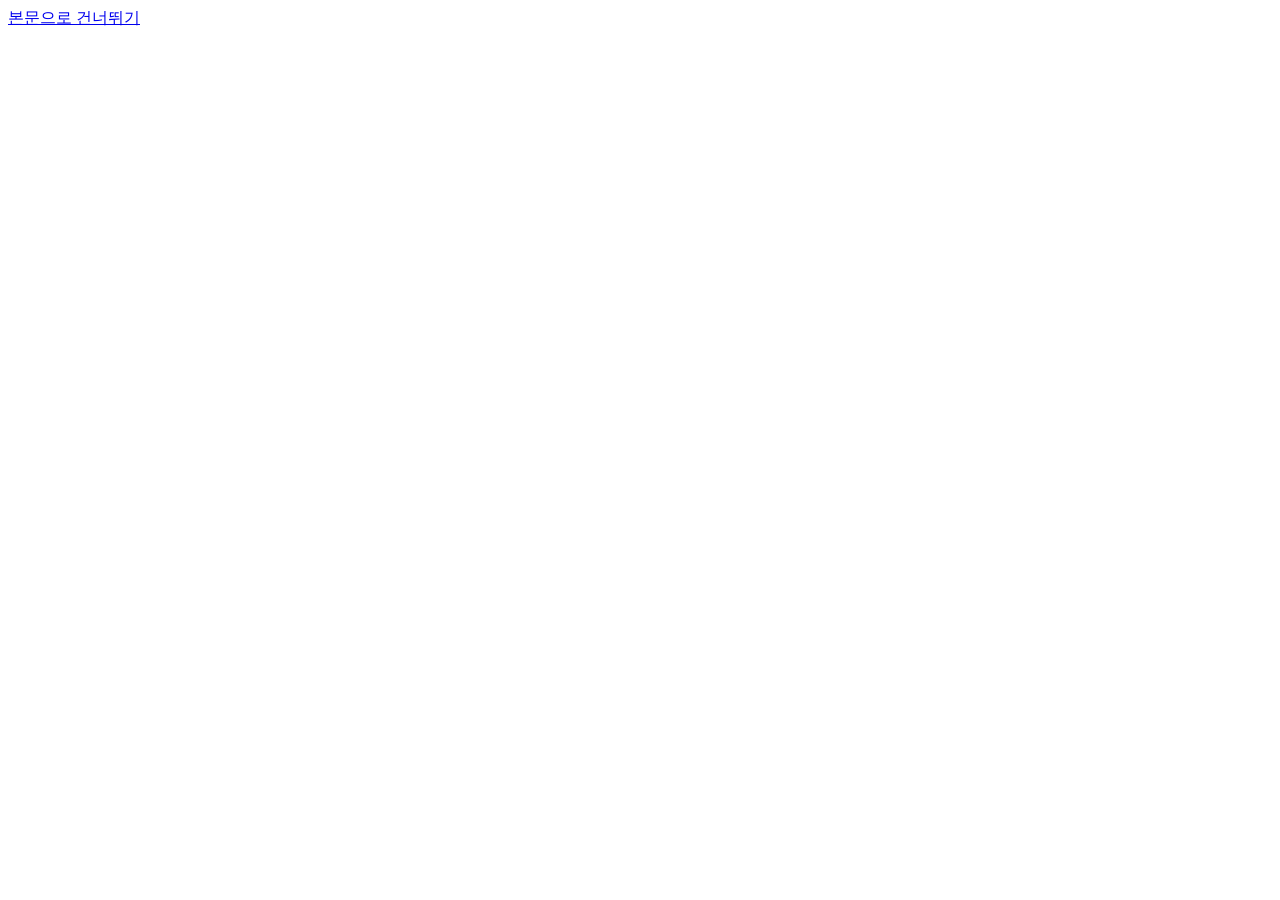
==== commit b46b3684: "Add files via upload" ====
--- a/index.html
+++ b/index.html
@@ -3,7 +3,7 @@
 <head>
 <meta charset="UTF-8">
 <meta name="viewport" content="width=device-width, initial-scale=1.0">
-<title>사주 캐릭터 연구소 | 원국·귀인·궁합</title>
+<title>사주 캐릭터 연구소 | 무료 사주·궁합</title>
 <meta name="description" content="생년월일과 출생시간으로 나의 핵심 성향, 원국, 오행, 귀인, 대운·세운과 2인 궁합을 한눈에 살펴보세요.">
 <meta name="theme-color" content="#191D22">
 <link rel="canonical" href="https://jaayunss.netlify.app/">
@@ -24,2125 +24,14 @@
 <meta name="twitter:description" content="원국·오행·귀인·대운·세운과 2인 궁합을 한눈에 확인하세요.">
 <meta name="twitter:image" content="https://jaayunss.netlify.app/saju-share-cover.png">
 <!-- Engine: v4.5 logic audit / Public UI: v4.6 easy-read benchmark / Update: 2026-07-13 -->
-<style>
-@import url('https://fonts.googleapis.com/css2?family=Noto+Serif+KR:wght@400;600;700&family=IBM+Plex+Sans+KR:wght@400;500;600&display=swap');
-*{box-sizing:border-box;margin:0;font-family:'IBM Plex Sans KR',system-ui,sans-serif}
-html{background:#191D22}
-body{background:#191D22;color:#F0F2F4}
-.wrap{max-width:720px;margin:0 auto;padding:32px 16px 64px}
-.serif,h1,h2,h3,.plate,.gz{font-family:'Noto Serif KR',serif}
-header{text-align:center;margin-bottom:22px;padding:26px 18px 22px;background:#12151A;border-radius:16px;border:1px solid rgba(229,196,101,.3)}
-.overline{font-size:11.5px;letter-spacing:.32em;color:#E5C465;font-weight:700}
-h1{font-size:27px;color:#F7F1E1;margin-top:10px;font-weight:700;letter-spacing:-.01em}
-.sub{font-size:12.5px;color:#C9CFD5;margin-top:6px;font-weight:500}
-.update-badge{display:inline-flex;align-items:center;justify-content:center;margin-top:11px;padding:4px 10px;border-radius:999px;border:1px solid rgba(229,196,101,.38);background:rgba(229,196,101,.08);color:#E5C465;font-size:10.5px;font-weight:700;letter-spacing:.04em}
-nav{display:flex;gap:4px;background:rgba(255,255,255,.05);border:1px solid rgba(255,255,255,.12);border-radius:999px;padding:4px;margin-bottom:20px;overflow-x:auto}
-.tabbtn{flex:1;border:0;background:none;color:#C3CBD3;font-size:11.5px;font-weight:600;padding:9px 6px;border-radius:999px;cursor:pointer;white-space:nowrap}
-.tabbtn.on{background:#F7F1E1;color:#191d22}
-.card{background:#242A31;border:1px solid rgba(255,255,255,.14);border-radius:16px;padding:18px;margin-bottom:14px;box-shadow:0 2px 10px rgba(0,0,0,.25)}
-.subcard{background:rgba(0,0,0,.28);border:1px solid rgba(255,255,255,.1);border-radius:12px;padding:12px 14px;margin-top:10px}
-.eyebrow{font-size:10.5px;letter-spacing:.22em;color:#B6BEC6;margin-bottom:8px;font-weight:600}
-.cardtitle{font-size:15.5px;font-weight:700;color:#F7F1E1;margin-bottom:6px}
-.body{font-size:14px;line-height:1.85;color:#F0F2F4}
-.body.sm{font-size:13px;color:#D8DEE3}
-.dim{font-size:12px;color:#C3CBD3;line-height:1.65}
-.faint{color:#B6BEC6}.cream{color:#F7F1E1}
-.note{text-align:center;font-size:11.5px;color:#C3CBD3;margin-top:12px;line-height:1.65}
-/* 원국판 */
-.plate{display:grid;gap:7px;margin-top:12px}
-.pcol{background:rgba(0,0,0,.3);border:1px solid rgba(255,255,255,.12);border-radius:12px;padding:11px 4px;text-align:center}
-.pcol.day{border-color:rgba(217,180,74,.65);background:rgba(217,180,74,.1)}
-.ppos{font-size:10.5px;color:#C3CBD3;letter-spacing:.12em;font-weight:600}
-.pgod{font-size:11px;color:#D8DEE3;margin-top:4px}
-.pchar{font-size:27px;font-weight:700;margin:3px 0;line-height:1.3}
-.pk{font-size:10.5px;color:#B6BEC6}
-.phid{font-size:10.5px;color:#D8DEE3;margin-top:6px;line-height:1.6}
-.puns{font-size:11px;margin-top:6px;color:#D8DEE3;font-weight:500}
-.psal{font-size:9.5px;margin-top:4px;color:#E5C465;line-height:1.5}
-/* 오행 바 */
-.ebar{display:flex;height:13px;border-radius:6px;overflow:hidden;margin:10px 0 8px}
-.eleg{display:flex;gap:12px;flex-wrap:wrap;font-size:12px;color:#D8DEE3;font-weight:500}
-.edot{display:inline-block;width:9px;height:9px;border-radius:50%;margin-right:5px;vertical-align:baseline}
-/* 게이지 */
-.gauge{height:11px;border-radius:6px;background:rgba(255,255,255,.1);overflow:hidden;margin:8px 0 5px}
-.gfill{height:100%;border-radius:6px;background:linear-gradient(90deg,#6FA3D6,#E5C465,#EA6B5C)}
-.gscale{display:flex;justify-content:space-between;font-size:10.5px;color:#B6BEC6}
-/* 대운 스트립 */
-.dstrip{display:flex;gap:6px;overflow-x:auto;padding:4px 0 8px}
-.dcell{min-width:60px;text-align:center;border:1px solid rgba(255,255,255,.14);border-radius:10px;padding:9px 4px;cursor:pointer;background:rgba(0,0,0,.25)}
-.dcell.now{border-color:#E5C465;background:rgba(229,196,101,.14);box-shadow:0 0 12px rgba(229,196,101,.3)}
-.dcell.sel{border-color:#F7F1E1}
-.dage{font-size:10.5px;color:#D8DEE3;font-weight:600}
-.dgz{font-size:18px;color:#F7F1E1;margin:2px 0}
-.dgod{font-size:10px;color:#C3CBD3;line-height:1.4}
-/* 세운 */
-.yrow{display:flex;gap:10px;align-items:flex-start;padding:13px 0;border-bottom:1px solid rgba(255,255,255,.1)}
-.yrow:last-child{border-bottom:0}
-.ybox{min-width:76px;text-align:center}
-.yyr{font-size:11.5px;color:#D8DEE3;font-weight:600}
-.ygz{font-size:20px;color:#F7F1E1}
-.yage{font-size:10.5px;color:#B6BEC6}
-.tags{display:flex;gap:5px;flex-wrap:wrap;margin-bottom:6px}
-.tag{font-size:10px;padding:3px 9px;border-radius:999px;border:1px solid;font-weight:600}
-/* 입력 */
-.inp{width:100%;background:rgba(0,0,0,.35);border:1px solid rgba(255,255,255,.18);border-radius:10px;color:#F7F1E1;padding:11px 12px;font-size:14px}
-.inp:focus{outline:none;border-color:#E5C465}
-label{font-size:11.5px;color:#C3CBD3;display:block;margin:12px 0 5px;font-weight:500}
-.row2{display:grid;grid-template-columns:1fr 1fr;gap:10px}
-.row3{display:grid;grid-template-columns:1fr 1fr 1fr;gap:10px}
-.btn{width:100%;border:0;border-radius:12px;padding:13px;font-size:14px;font-weight:700;cursor:pointer;margin-top:16px}
-.btn-gold{background:#E5C465;color:#191d22}
-.btn-ghost{background:none;border:1px solid rgba(255,255,255,.25);color:#F0F2F4;font-size:12.5px;padding:10px;margin-top:10px;font-weight:500}
-.seg{display:flex;gap:6px}
-.segbtn{flex:1;border:1px solid rgba(255,255,255,.18);background:rgba(0,0,0,.35);color:#C3CBD3;border-radius:10px;padding:10px;font-size:13.5px;font-weight:600;cursor:pointer}
-.segbtn.on{border-color:#E5C465;color:#F7F1E1;background:rgba(229,196,101,.14)}
-.err{color:#F0897C;font-size:12.5px;margin-top:8px;text-align:center}
-footer{border-top:1px solid rgba(255,255,255,.1);margin-top:32px;padding-top:16px;text-align:center}
-.chipline{display:flex;gap:6px;flex-wrap:wrap;margin-top:8px}
-.chip{font-size:11px;padding:3px 10px;border-radius:999px;border:1px solid rgba(255,255,255,.22);color:#D8DEE3;font-weight:500}
-.hl{color:#E5C465;font-weight:600}
-.spin{display:inline-block;width:14px;height:14px;border:2px solid rgba(255,255,255,.25);border-top-color:#191d22;border-radius:50%;animation:sp 1s linear infinite;vertical-align:middle;margin-right:6px}
-@keyframes sp{to{transform:rotate(360deg)}}
-@media(prefers-reduced-motion:reduce){.spin{animation:none}}
-:focus-visible{outline:3px solid #E5C465;outline-offset:3px}
-.skip{position:fixed;left:12px;top:-60px;z-index:999;background:#F7F1E1;color:#191d22;padding:10px 14px;border-radius:8px;font-weight:700}
-.skip:focus{top:12px}
-.notice{background:rgba(111,163,214,.10);border:1px solid rgba(111,163,214,.38);border-radius:12px;padding:12px 14px;margin:12px 0;font-size:12px;line-height:1.7;color:#D8DEE3}
-.notice strong{color:#F7F1E1}
-.toolbar{display:flex;gap:8px;flex-wrap:wrap;margin:10px 0 16px}
-.toolbar .btn{width:auto;flex:1;min-width:130px;margin-top:0}
-details{margin-top:10px} summary{cursor:pointer;color:#E5C465;font-size:12px;font-weight:700}
-@page{size:A4;margin:14mm 13mm 16mm}
-.print-only{display:none}
-.pro-grid{display:grid;grid-template-columns:repeat(2,minmax(0,1fr));gap:10px;margin-top:12px}
-.pro-metric{background:rgba(0,0,0,.25);border:1px solid rgba(255,255,255,.12);border-radius:12px;padding:13px}
-.pro-score{font-size:23px;font-weight:700;color:#F7F1E1;margin:3px 0}
-.pro-list{display:grid;gap:8px;margin-top:10px}
-.pro-row{display:grid;grid-template-columns:62px 1fr;gap:10px;align-items:start;padding:10px 0;border-bottom:1px solid rgba(255,255,255,.1)}
-.pro-row:last-child{border-bottom:0}
-.pro-year{font-weight:700;color:#E5C465}
-.pro-section-title{font-family:'Noto Serif KR',serif;font-size:20px;color:#F7F1E1;margin:28px 0 12px;padding-bottom:8px;border-bottom:2px solid rgba(229,196,101,.55)}
-.confidence-panel{display:grid;grid-template-columns:repeat(3,1fr);gap:8px;margin-top:10px}.confidence-item{padding:10px;border-radius:10px;background:rgba(0,0,0,.22);border:1px solid rgba(255,255,255,.11)}.evidence{font-size:11px;color:#C3CBD3;line-height:1.65;margin-top:7px}.commercial-stamp{display:inline-block;padding:4px 9px;border:1px solid rgba(229,196,101,.5);border-radius:999px;color:#E5C465;font-size:10px;font-weight:700;letter-spacing:.08em}.quality-badge{display:inline-flex;align-items:center;gap:5px;font-size:10.5px;padding:4px 9px;border-radius:999px;background:rgba(125,184,137,.12);border:1px solid rgba(125,184,137,.45);color:#9FD3AA;margin:3px 4px 3px 0}
-@media(max-width:520px){.confidence-panel{grid-template-columns:1fr}.pro-grid{grid-template-columns:1fr}.pro-row{grid-template-columns:54px 1fr}}
-
-/* v4.6 EASY READ · benchmarked information design */
-.hero-summary{background:linear-gradient(145deg,rgba(247,241,225,.10),rgba(111,163,214,.08));border:1px solid rgba(229,196,101,.35);border-radius:18px;padding:18px;margin-bottom:14px;overflow:hidden;position:relative}
-.hero-summary:after{content:"四柱";position:absolute;right:-10px;top:-24px;font-family:'Noto Serif KR',serif;font-size:96px;font-weight:700;color:rgba(229,196,101,.045);pointer-events:none}
-.hero-kicker{font-size:11px;letter-spacing:.2em;color:#E5C465;font-weight:700}
-.hero-title{font-family:'Noto Serif KR',serif;font-size:23px;line-height:1.42;color:#F7F1E1;margin:8px 0 6px;max-width:560px}
-.hero-copy{font-size:13px;line-height:1.75;color:#D8DEE3;max-width:590px}
-.core-grid{display:grid;grid-template-columns:repeat(4,minmax(0,1fr));gap:9px;margin:12px 0 14px}
-.core-card{background:#242A31;border:1px solid rgba(255,255,255,.13);border-radius:15px;padding:14px 10px;text-align:center;min-height:132px;display:flex;flex-direction:column;align-items:center;justify-content:flex-start}
-.core-icon{width:48px;height:48px;border-radius:50%;display:flex;align-items:center;justify-content:center;background:rgba(247,241,225,.08);font-size:22px;margin-bottom:9px;border:1px solid rgba(255,255,255,.09)}
-.core-label{font-size:10.5px;color:#B6BEC6;margin-bottom:5px}
-.core-value{font-size:14px;font-weight:700;color:#F7F1E1;line-height:1.45}
-.core-desc{font-size:10.5px;color:#C3CBD3;line-height:1.55;margin-top:5px}
-.year-focus{display:grid;grid-template-columns:1fr 1fr;gap:10px;margin:10px 0 14px}
-.focus-card{border-radius:15px;padding:15px;border:1px solid rgba(255,255,255,.12);background:rgba(0,0,0,.24)}
-.focus-card.good{border-color:rgba(125,184,137,.42);background:rgba(125,184,137,.08)}
-.focus-card.care{border-color:rgba(234,107,92,.34);background:rgba(234,107,92,.07)}
-.focus-title{font-size:11px;font-weight:700;letter-spacing:.08em;margin-bottom:7px}
-.focus-card.good .focus-title{color:#9FD3AA}.focus-card.care .focus-title{color:#F0A198}
-.focus-main{font-size:15px;color:#F7F1E1;font-weight:700;line-height:1.45;margin-bottom:5px}
-.focus-copy{font-size:12px;color:#D8DEE3;line-height:1.65}
-.quick-nav{display:grid;grid-template-columns:repeat(4,minmax(0,1fr));gap:8px;margin:10px 0 14px}
-.quick-btn{border:1px solid rgba(255,255,255,.12);background:#242A31;border-radius:14px;padding:13px 7px;color:#F0F2F4;cursor:pointer;text-align:center;font-size:11px;line-height:1.4;font-weight:700}
-.quick-btn span{display:block;font-size:20px;margin-bottom:5px}.quick-btn:hover{border-color:#E5C465;transform:translateY(-1px)}
-.ring-grid{display:grid;grid-template-columns:repeat(4,minmax(0,1fr));gap:10px;margin-top:12px}
-.ring-item{text-align:center;padding:10px 4px;background:rgba(0,0,0,.18);border-radius:14px;border:1px solid rgba(255,255,255,.09)}
-.score-ring{--score:50;width:68px;height:68px;margin:0 auto 7px;border-radius:50%;background:conic-gradient(#E5C465 calc(var(--score)*1%),rgba(255,255,255,.09) 0);display:grid;place-items:center;position:relative}
-.score-ring:after{content:"";position:absolute;inset:7px;border-radius:50%;background:#242A31}
-.score-ring strong{position:relative;z-index:1;font-size:17px;color:#F7F1E1}.ring-label{font-size:11px;color:#D8DEE3;font-weight:600}.ring-note{font-size:9.5px;color:#9FA8B1;margin-top:3px}
-.section-intro{display:flex;align-items:flex-start;justify-content:space-between;gap:12px;margin-bottom:10px}.section-intro .cardtitle{margin:0}.section-chip{font-size:10px;border:1px solid rgba(229,196,101,.35);color:#E5C465;border-radius:999px;padding:4px 8px;white-space:nowrap}
-.domain-layout{display:grid;grid-template-columns:1fr 1fr;gap:9px;margin:10px 0}.domain-box{background:rgba(0,0,0,.22);border:1px solid rgba(255,255,255,.1);border-radius:12px;padding:12px}.domain-box h4{font-size:11px;color:#E5C465;margin-bottom:6px}.domain-box p{font-size:12px;line-height:1.65;color:#D8DEE3}
-.domain-actions{display:grid;gap:6px;margin-top:10px}.action-line{display:flex;gap:8px;align-items:flex-start;font-size:12px;line-height:1.6;color:#D8DEE3}.action-num{min-width:21px;height:21px;border-radius:50%;display:grid;place-items:center;background:rgba(229,196,101,.12);color:#E5C465;font-size:10px;font-weight:700}
-.read-more{margin-top:10px;border-top:1px solid rgba(255,255,255,.08);padding-top:9px}.read-more summary{display:flex;align-items:center;justify-content:space-between}.read-more summary:after{content:"상세";font-size:9px;color:#B6BEC6;border:1px solid rgba(255,255,255,.14);border-radius:999px;padding:2px 7px}
-.share-card{background:linear-gradient(135deg,#12151A,#2A3038);border:1px solid rgba(229,196,101,.42);border-radius:17px;padding:18px;text-align:center;margin-bottom:14px}.share-mark{font-family:'Noto Serif KR',serif;color:#E5C465;font-size:12px;letter-spacing:.25em}.share-main{font-family:'Noto Serif KR',serif;font-size:22px;color:#F7F1E1;margin:8px 0}.share-tags{display:flex;gap:6px;justify-content:center;flex-wrap:wrap}.share-tags span{font-size:10.5px;border:1px solid rgba(255,255,255,.17);border-radius:999px;padding:4px 9px;color:#D8DEE3}
-.theme-toggle{min-width:115px!important}
-/* light reading mode */
-body.light-theme,body.light-theme html{background:#F4F5F6;color:#202327}
-body.light-theme .wrap{color:#202327}
-body.light-theme header{background:#fff;border-color:#E2D4A2;box-shadow:0 4px 18px rgba(26,31,37,.06)}
-body.light-theme h1,body.light-theme .hero-title,body.light-theme .cardtitle,body.light-theme .cream,body.light-theme .core-value,body.light-theme .focus-main,body.light-theme .share-main,body.light-theme .score-ring strong{color:#202327}
-body.light-theme .sub,body.light-theme .body,body.light-theme .body.sm,body.light-theme .dim,body.light-theme .core-desc,body.light-theme .hero-copy,body.light-theme .focus-copy,body.light-theme .ring-label,body.light-theme .domain-box p,body.light-theme .action-line{color:#555E67}
-body.light-theme nav{background:#fff;border-color:#E1E4E7;box-shadow:0 2px 12px rgba(20,25,30,.04)}
-body.light-theme .tabbtn{color:#6B737C}body.light-theme .tabbtn.on{background:#202327;color:#fff}
-body.light-theme .card,body.light-theme .core-card,body.light-theme .quick-btn,body.light-theme .pro-metric{background:#fff;border-color:#E1E4E7;box-shadow:0 3px 16px rgba(25,30,35,.055)}
-body.light-theme .hero-summary{background:linear-gradient(145deg,#FFFDF5,#F2F7FB);border-color:#E5D8A8}
-body.light-theme .subcard,body.light-theme .domain-box,body.light-theme .ring-item,body.light-theme .focus-card{background:#F7F8F9;border-color:#E5E7E9}
-body.light-theme .focus-card.good{background:#F3FAF5;border-color:#BFE0C6}body.light-theme .focus-card.care{background:#FFF6F4;border-color:#E9C3BD}
-body.light-theme .score-ring:after{background:#fff}
-body.light-theme .share-card{background:linear-gradient(135deg,#FFFDF6,#F1F5F8);border-color:#DCCB8C}
-body.light-theme .share-tags span{color:#59616A;border-color:#D7DBDF}
-body.light-theme .inp{background:#fff;border-color:#D5DADF;color:#202327}body.light-theme .segbtn{background:#fff;border-color:#D5DADF;color:#616A73}body.light-theme .segbtn.on{background:#FFF8DD;color:#202327;border-color:#D6B84F}
-body.light-theme .btn-ghost{color:#31363B;border-color:#C8CDD2;background:#fff}
-body.light-theme .keyline{color:#25292D;background:#FFF8DD}
-body.light-theme .notice{color:#4F5962;background:#F2F7FB}
-body.light-theme footer{border-color:#DDE1E4}
-@media(max-width:620px){.core-grid,.quick-nav,.ring-grid{grid-template-columns:repeat(2,minmax(0,1fr))}.domain-layout{grid-template-columns:1fr}.year-focus{grid-template-columns:1fr}.core-card{min-height:118px}}
-
-@media print{
-  html,body{background:#fff!important;color:#111!important;font-size:10.5pt}
-  body.printing-all #app{display:none!important}
-  body.printing-all #print-root{display:block!important}
-  .wrap{max-width:none;padding:0}.print-only{display:block}
-  .card,header,.subcard,.pro-metric{background:#fff!important;color:#111!important;border:1px solid #bbb!important;box-shadow:none!important}
-  header{break-after:avoid-page}.card{break-inside:auto;page-break-inside:auto}.subcard,.pro-metric,.yrow,.pro-row{break-inside:avoid;page-break-inside:avoid}
-  .body,.body.sm,.dim,.faint,.sub,.note,.aside,.eyebrow,.ppos,.pgod,.pk,.phid,.puns,.dage,.dgod,.yage{color:#222!important}
-  nav,.toolbar,.btn,.skip,.screen-only{display:none!important}
-  .cream,.cardtitle,h1,h2,h3,.pro-score,.pro-section-title,.pchar,.dgz,.ygz{color:#111!important}
-  .hl,.pro-year{color:#765c00!important}.keyline{color:#111!important;background:#f7f1df!important;border-left-color:#9b7b16!important}
-  .card,.subcard{border-radius:6px}.pro-section-title{break-before:page;margin-top:0;padding-top:0}
-  .print-cover{height:245mm;display:flex;flex-direction:column;justify-content:center;text-align:center;break-after:page}
-  .print-cover h1{font-size:30pt}.print-cover .overline{color:#765c00!important}.print-meta{margin-top:24px;font-size:12pt;line-height:1.9}
-  .print-toc{break-after:page}.print-toc ol{line-height:2;font-size:12pt;padding-left:28px}
-  footer{display:none!important}
-}
-
-.aiout p{margin-bottom:12px}
-.divider{height:1px;background:rgba(255,255,255,.1);margin:14px 0}
-.keyline{font-size:14.5px;font-weight:700;color:#F7F1E1;background:rgba(229,196,101,.12);border-left:3px solid #E5C465;border-radius:0 8px 8px 0;padding:9px 12px;margin:8px 0 10px;line-height:1.6}
-.aside{font-size:11.5px;color:#B6BEC6;margin-top:10px;line-height:1.6}
-
-.guin-hero{background:linear-gradient(135deg,rgba(229,196,101,.16),rgba(111,163,214,.09));border:1px solid rgba(229,196,101,.5);border-radius:16px;padding:18px;margin-bottom:14px}
-.guin-grid{display:grid;grid-template-columns:repeat(2,1fr);gap:10px;margin-top:12px}.guin-card{background:rgba(0,0,0,.25);border:1px solid rgba(255,255,255,.12);border-radius:12px;padding:13px}.guin-rank{font-size:10px;color:#E5C465;letter-spacing:.12em;font-weight:700}.guin-title{font-family:'Noto Serif KR',serif;font-size:16px;color:#F7F1E1;margin:4px 0}.guin-year{display:inline-block;font-size:10px;padding:3px 8px;margin:3px 3px 0 0;border-radius:999px;border:1px solid rgba(229,196,101,.45);color:#F7F1E1;background:rgba(229,196,101,.09)}
-@media(max-width:520px){.guin-grid{grid-template-columns:1fr}}
-
-
-/* 궁합 심층 리포트 */
-.compat-hero{background:linear-gradient(135deg,rgba(229,196,101,.16),rgba(234,107,92,.08),rgba(111,163,214,.09));border:1px solid rgba(229,196,101,.48);border-radius:16px;padding:18px;margin-bottom:14px}
-.compat-type{display:inline-flex;padding:4px 10px;border-radius:999px;border:1px solid rgba(229,196,101,.45);background:rgba(229,196,101,.09);color:#E5C465;font-size:10.5px;font-weight:700;letter-spacing:.06em}
-.compat-scoreline{display:flex;align-items:end;justify-content:space-between;gap:12px;margin-top:10px}.compat-bigscore{font-family:'Noto Serif KR',serif;font-size:42px;line-height:1;color:#F7F1E1;font-weight:700}.compat-archetype{font-family:'Noto Serif KR',serif;font-size:18px;color:#E5C465;text-align:right}
-.compat-nav{display:flex;gap:6px;overflow-x:auto;padding:4px 0 10px;margin-bottom:8px}.compat-nav a{white-space:nowrap;text-decoration:none;font-size:10.5px;padding:6px 10px;border:1px solid rgba(255,255,255,.18);border-radius:999px;color:#D8DEE3;background:rgba(0,0,0,.22)}
-.compat-grid{display:grid;grid-template-columns:repeat(2,minmax(0,1fr));gap:9px;margin-top:12px}.compat-metric{background:rgba(0,0,0,.25);border:1px solid rgba(255,255,255,.11);border-radius:12px;padding:12px}.compat-metric-top{display:flex;justify-content:space-between;gap:8px;align-items:center;font-size:11.5px;font-weight:700;color:#F7F1E1}.compat-num{font-size:16px;color:#E5C465}.compat-bar{height:7px;border-radius:999px;background:rgba(255,255,255,.10);overflow:hidden;margin:8px 0 5px}.compat-bar>span{display:block;height:100%;border-radius:999px;background:linear-gradient(90deg,#6FA3D6,#E5C465,#EA6B5C)}
-.compat-duo{display:grid;grid-template-columns:1fr 1fr;gap:10px;margin-top:10px}.compat-person{background:rgba(0,0,0,.25);border:1px solid rgba(255,255,255,.11);border-radius:12px;padding:13px}.compat-person-name{font-size:12px;color:#E5C465;font-weight:700;margin-bottom:5px}
-.compat-year{display:grid;grid-template-columns:58px 1fr 46px;gap:10px;align-items:center;padding:11px 0;border-bottom:1px solid rgba(255,255,255,.09)}.compat-year:last-child{border-bottom:0}.compat-year-score{text-align:right;color:#E5C465;font-weight:700}.compat-year-title{font-size:12.5px;color:#F7F1E1;font-weight:700;margin-bottom:3px}
-.compat-actions{display:grid;grid-template-columns:1fr 1fr;gap:10px;margin-top:10px}.compat-action{border-radius:12px;padding:13px;border:1px solid rgba(255,255,255,.12);background:rgba(0,0,0,.22)}.compat-action.good{border-color:rgba(125,184,137,.4)}.compat-action.caution{border-color:rgba(234,107,92,.35)}.compat-action ul{padding-left:18px;margin-top:7px}.compat-action li{font-size:12.5px;line-height:1.75;color:#D8DEE3;margin-bottom:3px}
-.compat-script{background:rgba(111,163,214,.10);border:1px solid rgba(111,163,214,.35);border-radius:12px;padding:13px 14px;margin-top:10px;font-size:13px;line-height:1.8;color:#F0F2F4}
-.compat-anchor{scroll-margin-top:18px}.compat-highlight{display:grid;grid-template-columns:1fr 1fr;gap:8px;margin-top:10px}.compat-highlight>div{border-radius:10px;padding:10px;background:rgba(0,0,0,.22);border:1px solid rgba(255,255,255,.10)}
-@media(max-width:520px){.compat-grid,.compat-duo,.compat-actions,.compat-highlight{grid-template-columns:1fr}.compat-scoreline{align-items:flex-start;flex-direction:column}.compat-archetype{text-align:left}.compat-year{grid-template-columns:52px 1fr 42px}}
-
-.compat-visual-grid{display:grid;grid-template-columns:minmax(250px,.9fr) minmax(0,1.1fr);gap:14px;align-items:center;margin-top:14px}
-.compat-chart{background:radial-gradient(circle at center,rgba(229,196,101,.08),rgba(0,0,0,.18));border:1px solid rgba(255,255,255,.11);border-radius:14px;padding:10px;overflow:hidden}
-.compat-chart svg{display:block;width:100%;height:auto;max-height:360px}.compat-chart text{font-family:'IBM Plex Sans KR',system-ui,sans-serif}
-.compat-chart-caption{text-align:center;font-size:10.5px;color:#B6BEC6;line-height:1.55;margin-top:5px}
-.compat-element-panel{margin-top:12px}.compat-element-row{display:grid;grid-template-columns:72px 1fr;gap:10px;align-items:center;margin:9px 0}.compat-element-name{font-size:11px;color:#F7F1E1;font-weight:700;white-space:nowrap}.compat-element-bar{display:flex;height:18px;border-radius:999px;overflow:hidden;background:rgba(255,255,255,.08);border:1px solid rgba(255,255,255,.08)}.compat-element-seg{height:100%;min-width:0;position:relative}.compat-element-seg span{position:absolute;inset:0;display:flex;align-items:center;justify-content:center;font-size:8.5px;color:#15191e;font-weight:700;white-space:nowrap;overflow:hidden}
-.compat-element-legend{display:flex;gap:9px;flex-wrap:wrap;margin-top:8px}.compat-element-legend span{font-size:10px;color:#C3CBD3}.compat-element-legend i{display:inline-block;width:8px;height:8px;border-radius:50%;margin-right:4px}
-.compat-flow-wrap{background:linear-gradient(135deg,rgba(111,163,214,.08),rgba(229,196,101,.07));border:1px solid rgba(255,255,255,.11);border-radius:14px;padding:8px;margin-top:12px}.compat-flow-wrap svg{width:100%;height:auto;display:block}
-.compat-timeline-chart{margin-top:12px;background:rgba(0,0,0,.20);border:1px solid rgba(255,255,255,.10);border-radius:14px;padding:8px}.compat-timeline-chart svg{display:block;width:100%;height:auto}
-.visual-key{display:flex;gap:8px;flex-wrap:wrap;justify-content:center;margin-top:7px}.visual-key span{font-size:9.5px;color:#B6BEC6}.visual-key i{display:inline-block;width:18px;height:3px;border-radius:3px;margin-right:4px;vertical-align:middle}
-@media(max-width:620px){.compat-visual-grid{grid-template-columns:1fr}.compat-chart svg{max-height:none}.compat-element-row{grid-template-columns:62px 1fr}}
-@media print{.compat-chart,.compat-flow-wrap,.compat-timeline-chart{background:#fff!important;border:1px solid #aaa!important}.compat-chart svg,.compat-flow-wrap svg,.compat-timeline-chart svg{max-width:175mm;margin:auto}.compat-element-name,.compat-element-legend span,.compat-chart-caption{color:#222!important}}
-
-
-/* v5 캐릭터 콘텐츠 */
-.character-hero{background:linear-gradient(145deg,rgba(229,196,101,.16),rgba(111,163,214,.10));border:1px solid rgba(229,196,101,.38);border-radius:18px;padding:22px;margin-bottom:14px;position:relative;overflow:hidden}
-.character-hero:after{content:"CHARACTER";position:absolute;right:-8px;top:-4px;font-size:44px;font-weight:800;color:rgba(255,255,255,.035);letter-spacing:.08em}
-.meme-line{font-family:'Noto Serif KR',serif;font-size:24px;line-height:1.45;color:#F7F1E1;font-weight:700;margin:8px 0}
-.character-badges{display:flex;gap:6px;flex-wrap:wrap}.character-badge{font-size:11px;padding:5px 10px;border:1px solid rgba(229,196,101,.35);border-radius:999px;color:#E5C465;background:rgba(0,0,0,.18)}
-.character-grid{display:grid;grid-template-columns:1fr 1fr;gap:10px}.character-card{background:rgba(0,0,0,.25);border:1px solid rgba(255,255,255,.11);border-radius:14px;padding:14px}.character-card h4{font-size:12px;color:#E5C465;margin:0 0 7px}.character-card .big{font-size:16px;font-weight:700;color:#F7F1E1;line-height:1.55}
-.scene-list{display:grid;gap:10px}.scene-card{border:1px solid rgba(255,255,255,.12);border-radius:15px;overflow:hidden;background:rgba(0,0,0,.20)}.scene-q{padding:10px 13px;background:rgba(255,255,255,.05);font-size:12px;color:#C3CBD3;font-weight:700}.scene-a{padding:15px;font-size:15px;line-height:1.65;color:#F7F1E1;font-weight:600}.scene-note{padding:0 15px 13px;color:#B6BEC6;font-size:11px;line-height:1.5}
-.speech-wrap{display:grid;grid-template-columns:1fr 1fr;gap:10px;margin-top:10px}.speech-person{font-size:11px;color:#E5C465;font-weight:700;margin-bottom:6px}.speech-bubble{position:relative;background:rgba(255,255,255,.07);border-radius:14px;padding:13px;font-size:13px;line-height:1.55;color:#F7F1E1;min-height:76px}.speech-bubble:after{content:"";position:absolute;bottom:-7px;left:22px;border-width:7px 7px 0;border-style:solid;border-color:rgba(255,255,255,.07) transparent transparent}.compat-fun-tip{margin-top:10px;padding:10px 12px;border-left:3px solid #E5C465;background:rgba(229,196,101,.08);font-size:12px;line-height:1.6;color:#D8DEE3}
-.history-card{display:grid;grid-template-columns:70px 1fr;gap:13px;align-items:center}.history-emblem{width:66px;height:66px;border-radius:50%;display:flex;align-items:center;justify-content:center;font-size:30px;background:rgba(229,196,101,.12);border:1px solid rgba(229,196,101,.42)}
-.share-meme{border:1px dashed rgba(229,196,101,.55);border-radius:14px;padding:16px;text-align:center;background:rgba(229,196,101,.07)}
-body.light-theme .character-hero,body.light-theme .character-card,body.light-theme .scene-card{background:#fff}body.light-theme .meme-line,body.light-theme .character-card .big,body.light-theme .scene-a,body.light-theme .speech-bubble{color:#202327}body.light-theme .speech-bubble{background:#F0F1F3}body.light-theme .scene-q{background:#F5F3EC;color:#626971}
-@media(max-width:560px){.character-grid,.speech-wrap{grid-template-columns:1fr}.meme-line{font-size:21px}.history-card{grid-template-columns:54px 1fr}.history-emblem{width:52px;height:52px;font-size:24px}}
-@media print{.character-hero,.character-card,.scene-card,.speech-bubble,.share-meme{break-inside:avoid}.screen-only{display:none!important}}
-
-</style>
+<link rel="stylesheet" href="css/style.css">
 </head>
 <body>
+<!-- v6 modular project: style, data, storage, app separated for GitHub maintenance -->
 <a class="skip" href="#app">본문으로 건너뛰기</a>
 <div class="wrap" id="app" aria-live="polite"></div>
-<script>
-/* ═══════════ 기초 데이터 ═══════════ */
-const S10 = "甲乙丙丁戊己庚辛壬癸".split("");
-const B12 = "子丑寅卯辰巳午未申酉戌亥".split("");
-const KS = { 甲:"갑",乙:"을",丙:"병",丁:"정",戊:"무",己:"기",庚:"경",辛:"신",壬:"임",癸:"계" };
-const KB = { 子:"자",丑:"축",寅:"인",卯:"묘",辰:"진",巳:"사",午:"오",未:"미",申:"신",酉:"유",戌:"술",亥:"해" };
-const ANIMAL = { 子:"쥐",丑:"소",寅:"호랑이",卯:"토끼",辰:"용",巳:"뱀",午:"말",未:"양",申:"원숭이",酉:"닭",戌:"개",亥:"돼지" };
-const STEM_E = { 甲:"木",乙:"木",丙:"火",丁:"火",戊:"土",己:"土",庚:"金",辛:"金",壬:"水",癸:"水" };
-const BR_E = { 子:"水",丑:"土",寅:"木",卯:"木",辰:"土",巳:"火",午:"火",未:"土",申:"金",酉:"金",戌:"土",亥:"水" };
-const E_COLOR = { 木:"#7DB889", 火:"#EA6B5C", 土:"#E5C465", 金:"#DCE1E5", 水:"#6FA3D6" };
-const E_KR = { 木:"목", 火:"화", 土:"토", 金:"금", 水:"수" };
-const HIDDEN = { 子:["壬","癸"],丑:["癸","辛","己"],寅:["戊","丙","甲"],卯:["甲","乙"],辰:["乙","癸","戊"],巳:["戊","庚","丙"],午:["丙","己","丁"],未:["丁","乙","己"],申:["戊","壬","庚"],酉:["庚","辛"],戌:["辛","丁","戊"],亥:["戊","甲","壬"] };
-const HOUR_OPT = [["모름",null],["子 자시 23:00~00:59",0],["丑 축시 01:00~02:59",1],["寅 인시 03:00~04:59",2],["卯 묘시 05:00~06:59",3],["辰 진시 07:00~08:59",4],["巳 사시 09:00~10:59",5],["午 오시 11:00~12:59",6],["未 미시 13:00~14:59",7],["申 신시 15:00~16:59",8],["酉 유시 17:00~18:59",9],["戌 술시 19:00~20:59",10],["亥 해시 21:00~22:59",11]];
-
-/* 12운성 */
-const JANGSAENG = { 甲:11,丙:2,戊:2,庚:5,壬:8,乙:6,丁:9,己:9,辛:0,癸:3 };
-const UNS = ["장생","목욕","관대","건록","제왕","쇠","병","사","묘","절","태","양"];
-const UNS_D = { 장생:"새싹이 트는 자리 — 시작과 성장의 기운", 목욕:"멋과 감성, 다듬어지는 자리 — 유혹과 시행착오도 함께", 관대:"의관을 갖추는 자리 — 자신감과 사회 진출", 건록:"제 밥벌이가 서는 자리 — 자립과 실력", 제왕:"기세의 정점 — 추진력 최고, 독선은 경계", 쇠:"정점 뒤의 원숙 — 관리와 내실의 시기", 병:"기운이 앓는 자리 — 감성적, 남을 돌보는 마음", 사:"움직임이 멎는 자리 — 몰두와 전문성", 묘:"창고에 들어가는 자리 — 저장·수집·재정 감각", 절:"끊어지고 다시 이어지는 자리 — 변화와 재출발", 태:"잉태의 자리 — 구상과 아이디어", 양:"자라나는 자리 — 보호 속의 준비" };
-function unseong(dayStem, bIdx) {
-  const L = JANGSAENG[dayStem];
-  const yang = "甲丙戊庚壬".includes(dayStem);
-  return UNS[yang ? (bIdx - L + 12) % 12 : (L - bIdx + 12) % 12];
-}
-
-/* 절기 근사 공식 (입춘~소한, ±1일 오차 가능) */
-const TERM_M = [2,3,4,5,6,7,8,9,10,11,12,1];
-const TERM_C20 = [4.6295,6.3826,5.59,6.318,6.5,7.928,8.35,8.44,9.098,8.218,7.9,6.11];
-const TERM_C21 = [3.87,5.63,4.81,5.52,5.678,7.108,7.5,7.646,8.318,7.438,7.18,5.4055];
-function termDate(cycleYear, i) {
-  const calY = i === 11 ? cycleYear + 1 : cycleYear;
-  const C = calY >= 2001 ? TERM_C21[i] : TERM_C20[i];
-  const Y = calY % 100;
-  const d = Math.floor(Y * 0.2422 + C) - Math.floor(Y / 4);
-  return { date: new Date(calY, TERM_M[i] - 1, d), b: (2 + i) % 12 };
-}
-function termsOfCycle(year) { return Array.from({ length: 12 }, (_, i) => termDate(year, i)); }
-function jdn(y, m, d) {
-  const a = Math.floor((14 - m) / 12), yy = y + 4800 - a, mm = m + 12 * a - 3;
-  return d + Math.floor((153 * mm + 2) / 5) + 365 * yy + Math.floor(yy / 4) - Math.floor(yy / 100) + Math.floor(yy / 400) - 32045;
-}
-
-/* 십신 */
-function tenGod(ds, os) {
-  const de = Math.floor(ds / 2), oe = Math.floor(os / 2), same = ds % 2 === os % 2;
-  if (oe === de) return same ? "비견" : "겁재";
-  if (oe === (de + 1) % 5) return same ? "식신" : "상관";
-  if (oe === (de + 2) % 5) return same ? "편재" : "정재";
-  if (de === (oe + 1) % 5) return same ? "편인" : "정인";
-  return same ? "편관" : "정관";
-}
-const GCAT = { 비견:"비겁",겁재:"비겁",식신:"식상",상관:"식상",편재:"재성",정재:"재성",편관:"관성",정관:"관성",편인:"인성",정인:"인성" };
-const GCAT_COLOR = { 비겁:"#DCE1E5", 식상:"#7DB889", 재성:"#E5C465", 관성:"#EA6B5C", 인성:"#6FA3D6" };
-
-/* 합충 관계 */
-const CHUNG = b => (b + 6) % 12;
-const YUKHAP = { 子:"丑",丑:"子",寅:"亥",亥:"寅",卯:"戌",戌:"卯",辰:"酉",酉:"辰",巳:"申",申:"巳",午:"未",未:"午" };
-const WONJIN = { 子:"未",未:"子",丑:"午",午:"丑",寅:"酉",酉:"寅",卯:"申",申:"卯",辰:"亥",亥:"辰",巳:"戌",戌:"巳" };
-const GWIMUN = { 子:"酉",酉:"子",丑:"午",午:"丑",寅:"未",未:"寅",卯:"申",申:"卯",辰:"亥",亥:"辰",巳:"戌",戌:"巳" };
-const TRI = { 申:0,子:0,辰:0, 寅:1,午:1,戌:1, 巳:2,酉:2,丑:2, 亥:3,卯:3,未:3 };
-/* 천간합(干合) — 부부·연인 궁합에서 중요하게 보는 요소 */
-const GANHAP_PAIRS = [["甲","己","土"], ["乙","庚","金"], ["丙","辛","水"], ["丁","壬","木"], ["戊","癸","火"]];
-function ganhapCheck(sA, sB) {
-  for (const [a, b, hwagi] of GANHAP_PAIRS) if ((sA === a && sB === b) || (sA === b && sB === a)) return hwagi;
-  return null;
-}
-/* 형(刑) — 삼형·상형·자형 */
-const HYEONG_GROUPS = [["寅", "巳", "申"], ["丑", "戌", "未"]];
-const HYEONG_PAIR = { 子: "卯", 卯: "子" };
-const JAHYEONG = ["辰", "午", "酉", "亥"];
-function hyeongCheck(bA, bB) {
-  if (bA === bB && JAHYEONG.includes(bA)) return "자형";
-  if (HYEONG_PAIR[bA] === bB) return "상형(무례지형)";
-  for (const grp of HYEONG_GROUPS) if (bA !== bB && grp.includes(bA) && grp.includes(bB)) return "삼형";
-  return null;
-}
-const TRI_STAR = [["酉","寅","辰"],["卯","申","戌"],["午","亥","丑"],["子","巳","未"]]; /* [도화,역마,화개] */
-const TRI_NAME = ["申子辰 수국","寅午戌 화국","巳酉丑 금국","亥卯未 목국"];
-
-/* 신살 테이블 */
-const CHEON_EUL = { 甲:["丑","未"],戊:["丑","未"],庚:["丑","未"],乙:["子","申"],己:["子","申"],丙:["亥","酉"],丁:["亥","酉"],辛:["寅","午"],壬:["巳","卯"],癸:["巳","卯"] };
-const MUN_CHANG = { 甲:"巳",乙:"午",丙:"申",丁:"酉",戊:"申",己:"酉",庚:"亥",辛:"子",壬:"寅",癸:"卯" };
-const HONG_YEOM = { 甲:"午",乙:"午",丙:"寅",丁:"未",戊:"辰",己:"辰",庚:"戌",辛:"酉",壬:"子",癸:"申" };
-const YANG_IN = { 甲:"卯",丙:"午",戊:"午",庚:"酉",壬:"子" };
-const GOE_GANG = ["庚辰","庚戌","壬辰","壬戌","戊戌","戊辰"];
-const BAEK_HO = ["甲辰","乙未","丙戌","丁丑","戊辰","壬戌","癸丑"];
-const HYEON_CHIM = "甲辛卯午未申";
-
-/* 일간 10간 성격 */
-const DM_DESC = {
-  甲: "【한마디로: 곧게 뻗는 큰 나무 — 리더 기질】 갑목(甲木)은 하늘로 곧게 뻗는 큰 나무입니다. 시작하는 힘과 리더십, 굽히지 않는 자존심이 본성이라 앞에서 끌고 가는 자리에서 빛나지만, 꺾이는 것을 못 견뎌 유연함이 과제입니다.",
-  乙: "【한마디로: 어디서든 살아남는 화초 — 유연한 생활력】 을목(乙木)은 담쟁이와 화초의 유연한 나무입니다. 환경에 적응하며 어디서든 살아남는 생활력과 섬세한 감각이 강점이고, 부드러워 보여도 목표를 향해 감아 올라가는 끈기가 있습니다.",
-  丙: "【한마디로: 숨김없는 태양 — 밝고 화통한 인싸】 병화(丙火)는 하늘의 태양입니다. 밝고 화통하며 숨김이 없어 사람들 가운데서 존재감이 큽니다. 베풀기를 좋아하고 뒤끝이 없지만, 기복과 싫증을 다스리는 것이 과제입니다.",
-  丁: "【한마디로: 어둠을 밝히는 촛불 — 세심한 외유내강】 정화(丁火)는 어둠을 밝히는 촛불과 등대의 불입니다. 겉은 온화하고 속은 뜨거우며, 한 사람 한 사람을 비추는 세심한 배려와 집중력이 강점입니다. 속으로 삭이는 성향은 풀 곳이 필요합니다.",
-  戊: "【한마디로: 흔들리지 않는 큰 산 — 묵직한 신뢰】 무토(戊土)는 큰 산의 흙입니다. 묵직한 신뢰감과 중재력, 쉽게 흔들리지 않는 뚝심이 본성입니다. 품이 넓어 사람이 기대지만, 속마음을 잘 드러내지 않고 변화에 느린 면이 있습니다.",
-  己: "【한마디로: 곡식을 기르는 밭 — 실속 있는 포용】 기토(己土)는 곡식을 기르는 밭의 흙입니다. 실속 있고 꼼꼼하며 무엇이든 받아들여 길러내는 포용력이 강점입니다. 겉은 순해 보여도 자기 기준이 분명하고, 걱정을 쌓아두는 편입니다.",
-  庚: "【한마디로: 단단한 무쇠 — 결단과 의리의 행동파】 경금(庚金)은 원석과 무쇠의 금입니다. 결단력과 의리, 맺고 끊음이 분명한 강직함이 본성입니다. 한번 정하면 밀어붙이는 추진력이 있으나 표현이 직설적이라 오해를 살 수 있습니다.",
-  辛: "【한마디로: 세공된 보석 — 예리하고 세련된 완벽주의】 신금(辛金)은 세공을 마친 보석의 금입니다. 예리한 분별력과 세련된 감각, 완벽을 향한 자기 기준이 강점입니다. 겉은 차분해도 자존심이 매우 강해 상처를 오래 기억하는 편입니다.",
-  壬: "【한마디로: 큰 바다 — 스케일 크고 자유로운 지혜】 임수(壬水)는 바다와 큰 강의 물입니다. 스케일 큰 사고와 지혜, 어디로든 흘러가는 자유로움이 본성입니다. 포용력이 크지만 한곳에 매이는 것을 답답해해 변화가 필요한 사람입니다.",
-  癸: "【한마디로: 스며드는 샘물 — 조용한 직관과 공감】 계수(癸水)는 이슬비와 샘물의 물입니다. 조용히 스며드는 지혜와 직관, 섬세한 공감 능력이 강점입니다. 겉은 유순해도 속은 깊고 치밀하며, 감정을 오래 담아두는 성향이 있습니다."
-};
-
-/* 60갑자 일주 한줄 풀이 */
-const DAYJU = {
-  甲子:"큰 나무가 찬 샘물 위에 선 상 — 총명하고 이상이 높으며 새 길을 여는 개척자형입니다.",
-  乙丑:"언 땅의 화초 — 인내로 버텨 늦게 피는 대기만성형, 실속과 끈기가 남다릅니다.",
-  丙寅:"떠오르는 아침 해 — 기세 좋고 화통하며 어디서든 눈에 띄는 스타형 일주입니다.",
-  丁卯:"봄밤의 촛불 — 감성과 예술적 감각이 섬세하고 사람을 편안하게 하는 매력이 있습니다.",
-  戊辰:"용을 품은 큰 산 — 스케일 크고 자존심 강하며 큰 조직·큰 판에서 능력을 발휘합니다.",
-  己巳:"불기운 품은 옥토 — 영리하고 실속 있으며 배움과 재주가 많은 일주입니다.",
-  庚午:"용광로 속의 무쇠 — 단련될수록 강해지는 상, 열정과 명예욕이 뚜렷합니다.",
-  辛未:"흙 속의 보석 — 겉은 온화하나 속은 단단하고, 늦게 진가가 드러나는 형입니다.",
-  壬申:"바위샘에서 솟는 큰물 — 두뇌 회전이 빠르고 임기응변과 활동력이 탁월합니다.",
-  癸酉:"바위틈 맑은 샘 — 예리하고 깔끔하며 전문성으로 승부하는 일주입니다.",
-  甲戌:"가을 산의 큰 나무 — 의리 있고 책임감 강하며 재물 창고를 깔고 앉은 상입니다.",
-  乙亥:"물 위에 뜬 연꽃 — 유연하고 총명하며 어디서든 도움을 받는 인덕이 있습니다.",
-  丙子:"호수에 비친 태양 — 화려함과 냉철함이 공존, 인기와 매력이 따르는 일주입니다.",
-  丁丑:"새벽의 등불 — 묵묵히 제 몫을 지키는 성실함, 속정이 깊은 외유내강형입니다.",
-  戊寅:"호랑이 사는 큰 산 — 배포와 리더십이 있고 자수성가의 기운이 강합니다.",
-  己卯:"새싹 돋는 봄 밭 — 부지런하고 섬세하나 속을 잘 드러내지 않는 실속파입니다.",
-  庚辰:"용이 품은 강철 — 괴강의 기상, 승부욕과 카리스마로 큰일을 감당하는 그릇입니다.",
-  辛巳:"불에 제련되는 보석 — 시련 속에 빛나는 형, 총명하고 명예를 중시합니다.",
-  壬午:"한낮의 큰 강물 — 지혜와 열정이 만나 재물 감각이 뛰어나고 인기가 따릅니다.",
-  癸未:"메마른 땅의 단비 — 헌신적이고 온화하며 남을 살리는 데서 보람을 찾습니다.",
-  甲申:"바위산 위 소나무 — 굴곡을 이기며 크는 상, 임기응변과 활동력이 좋습니다.",
-  乙酉:"바위틈의 화초 — 예민한 미적 감각과 승부 근성, 전문 기술로 서는 형입니다.",
-  丙戌:"노을 지는 산의 해 — 정이 많고 신앙심·직관이 발달, 베풀며 사는 상입니다.",
-  丁亥:"밤바다의 등대 — 조용한 카리스마, 귀인의 도움과 총명함을 갖춘 귀한 일주입니다.",
-  戊子:"물을 품은 큰 산 — 겉은 진중하고 속은 재물 감각이 흐르는 실속형입니다.",
-  己丑:"한겨울의 논밭 — 근면 성실의 표본, 묵묵히 쌓아 결국 이루는 저력이 있습니다.",
-  庚寅:"숲을 가르는 도끼 — 개척과 결단의 상, 역마 기운으로 움직일수록 성취합니다.",
-  辛卯:"덤불 속의 보석 — 섬세하고 예리하며 재물 인연이 빠른 편이나 신경이 예민합니다.",
-  壬辰:"용이 노는 큰물 — 괴강의 스케일, 두뇌와 배포로 큰물에서 노는 상입니다.",
-  癸巳:"아지랑이 피는 샘 — 총명하고 눈치가 빠르며 귀인운을 타고난 일주입니다.",
-  甲午:"여름 들판의 큰 나무 — 표현력과 열정이 넘치고 사람을 끄는 매력이 강합니다.",
-  乙未:"마른 흙의 잔디 — 끈질긴 생명력, 온화해 보여도 뿌리 깊은 고집이 있습니다.",
-  丙申:"서산에 걸린 태양 — 활동 반경이 넓고 재물 감각과 순발력이 뛰어납니다.",
-  丁酉:"보석을 비추는 촛불 — 총명하고 단정하며 문서·학문과 인연이 깊은 일주입니다.",
-  戊戌:"첩첩산중의 큰 산 — 신념과 뚝심의 화신, 종교·철학적 깊이가 있는 상입니다.",
-  己亥:"물가의 기름진 밭 — 유연한 처세와 재물 감각, 역마의 활동력을 갖췄습니다.",
-  庚子:"찬 물에 씻긴 무쇠 — 머리가 비상하고 언변이 예리한 지장(智將)형입니다.",
-  辛丑:"흙에 묻힌 원석 — 인내로 다듬어져 늦을수록 귀해지는 보석의 상입니다.",
-  壬寅:"호랑이 등에 탄 큰물 — 배포와 자유혼, 스케일 있게 움직이는 활동가입니다.",
-  癸卯:"봄비 내리는 새벽 — 온화한 인상과 총명함, 문창의 기운으로 배움이 빛납니다.",
-  甲辰:"용의 땅에 선 거목 — 백호의 강한 기운, 큰 뜻을 품고 굴곡을 이겨내는 상입니다.",
-  乙巳:"불 곁의 화초 — 화려한 언변과 재주, 변화 속에서 기회를 잡는 형입니다.",
-  丙午:"정오의 태양 — 양인의 기세, 존재감과 추진력이 극에 달한 불꽃 일주입니다.",
-  丁未:"사막의 모닥불 — 은근한 열정과 고집, 예술·종교적 감성이 깊습니다.",
-  戊申:"광산을 품은 산 — 재주가 많고 활동적이며 식복과 역마를 함께 갖췄습니다.",
-  己酉:"수확 끝난 가을 밭 — 깔끔하고 분석적이며 전문 지식으로 인정받는 상입니다.",
-  庚戌:"가을 산의 강철 — 괴강의 의협심, 맺고 끊음이 분명한 승부사입니다.",
-  辛亥:"맑은 물에 씻긴 보석 — 총명하고 언변이 유려하며 멀리 나가 귀해지는 상입니다.",
-  壬子:"한겨울 큰 바다 — 양인의 깊은 물, 지혜와 배짱이 크고 속을 알기 어렵습니다.",
-  癸丑:"얼어붙은 샘 — 백호의 인내, 묵묵히 견뎌 큰일을 이루는 저력의 일주입니다.",
-  甲寅:"제 자리에 선 거목 — 건록의 자립심, 굽히지 않는 소신과 리더십의 표본입니다.",
-  乙卯:"봄 들판의 화초 군락 — 생명력과 인맥이 왕성하고 어디서든 뿌리내립니다.",
-  丙辰:"구름 위의 태양 — 포부가 크고 식복이 있으며 베풀수록 커지는 상입니다.",
-  丁巳:"횃불이 타오르는 상 — 겉은 차분해도 속은 뜨거운 승부사, 직감이 예리합니다.",
-  戊午:"화산의 큰 산 — 양인의 폭발력, 한번 움직이면 크게 이루는 에너지입니다.",
-  己未:"한여름의 밭 — 은근과 끈기의 화신, 내 사람은 끝까지 챙기는 속정이 있습니다.",
-  庚申:"제련소의 강철 — 건록의 자수성가, 결단과 실행이 빠른 행동파입니다.",
-  辛酉:"진열장의 보석 — 완벽주의와 예리함의 극치, 전문성으로 홀로 서는 상입니다.",
-  壬戌:"산정호수의 물 — 괴강의 깊이, 지략과 뚝심으로 큰 조직을 이끄는 그릇입니다.",
-  癸亥:"끝없는 큰 바다 — 육십갑자의 마지막, 깊은 지혜와 자유혼을 품은 철학자형입니다."
-};
-
-/* ═══════════ 상용판 정밀 보조 계산 ═══════════ */
-const HIDDEN_WEIGHT = { 子:[.35,.65],丑:[.2,.25,.55],寅:[.15,.25,.6],卯:[.25,.75],辰:[.2,.25,.55],巳:[.15,.25,.6],午:[.3,.2,.5],未:[.25,.2,.55],申:[.15,.25,.6],酉:[.25,.75],戌:[.2,.25,.55],亥:[.15,.25,.6] };
-function normDeg(x){ return ((x%360)+360)%360; }
-function julianFromDate(dt){ return dt.getTime()/86400000 + 2440587.5; }
-function solarLongitude(dt){
-  const T=(julianFromDate(dt)-2451545.0)/36525;
-  const L0=normDeg(280.46646+36000.76983*T+0.0003032*T*T);
-  const M=normDeg(357.52911+35999.05029*T-0.0001537*T*T);
-  const Mr=M*Math.PI/180;
-  const C=(1.914602-0.004817*T-0.000014*T*T)*Math.sin(Mr)+(0.019993-0.000101*T)*Math.sin(2*Mr)+0.000289*Math.sin(3*Mr);
-  const omega=(125.04-1934.136*T)*Math.PI/180;
-  return normDeg(L0+C-0.00569-0.00478*Math.sin(omega));
-}
-function angleDiff(a,b){ return ((a-b+540)%360)-180; }
-function exactTermDate(cycleYear,i){
-  const rough=termDate(cycleYear,i).date;
-  const targets=[315,345,15,45,75,105,135,165,195,225,255,285];
-  const target=targets[i];
-  let lo=new Date(rough.getTime()-3*86400000), hi=new Date(rough.getTime()+3*86400000);
-  for(let k=0;k<45;k++){
-    const mid=new Date((lo.getTime()+hi.getTime())/2);
-    if(angleDiff(solarLongitude(mid),target)<0) lo=mid; else hi=mid;
-  }
-  return {date:new Date((lo.getTime()+hi.getTime())/2),b:(2+i)%12,longitude:target,method:'태양 황경 근사'};
-}
-function exactTermsOfCycle(year){ return Array.from({length:12},(_,i)=>exactTermDate(year,i)); }
-function weightedElementProfile(pillars){
-  const raw={木:0,火:0,土:0,金:0,水:0};
-  pillars.forEach(p=>{
-    const posFactor=p.pos==='월주'?1.35:p.pos==='일주'?1.1:1;
-    raw[STEM_E[p.stem]]+=1.0*posFactor;
-    const ws=HIDDEN_WEIGHT[p.branch]||[];
-    p.hidden.forEach((h,i)=>raw[STEM_E[h]]+=(ws[i]||1/p.hidden.length)*posFactor);
-  });
-  const total=Object.values(raw).reduce((a,b)=>a+b,0)||1;
-  const percent={}; Object.entries(raw).forEach(([e,v])=>percent[e]=Math.round(v/total*1000)/10);
-  return {raw,percent,total};
-}
-function rootStrength(dayStem,pillars){
-  const de=STEM_E[dayStem]; let root=0;
-  pillars.forEach(p=>{ const ws=HIDDEN_WEIGHT[p.branch]||[]; p.hidden.forEach((h,i)=>{if(STEM_E[h]===de)root+=(ws[i]||.3)*(p.pos==='월주'?1.5:1);}); });
-  return Math.min(100,Math.round(root/2.2*100));
-}
-function climateNeed(monthBranch){
-  if(['亥','子','丑'].includes(monthBranch)) return {need:'火',label:'한랭',why:'겨울·한랭 월령이라 온기를 우선 살핍니다.'};
-  if(['巳','午','未'].includes(monthBranch)) return {need:'水',label:'조열',why:'여름·조열 월령이라 수기와 습윤을 우선 살핍니다.'};
-  if(['寅','卯','辰'].includes(monthBranch)) return {need:'金',label:'생장',why:'봄의 생장 기운을 정리하고 형태를 잡아줄 금기를 보조 후보로 봅니다.'};
-  return {need:'木',label:'수렴',why:'가을의 수렴 기운을 순환시킬 목기를 보조 후보로 봅니다.'};
-}
-function strengthBand(v){
-  return v>=72?'극신강':v>=60?'신강':v>=53?'중화신강':v>=48?'중화':v>=39?'중화신약':v>=25?'신약':'극신약';
-}
-function strengthGroup(label){return label.includes('강')?'강':label.includes('약')?'약':'중화';}
-function isStrongLabel(label){return strengthGroup(label)==='강';}
-function isWeakLabel(label){return strengthGroup(label)==='약';}
-function strengthHeadline(label){
-  if(label==='극신강')return '기운이 매우 강한 사주 — 힘을 밖으로 쓰고 조율하는 장치가 중요합니다';
-  if(label==='신강')return '기운이 센 사주 — 추진력을 일·표현·책임으로 쓰면 강점이 됩니다';
-  if(label==='중화신강')return '균형권 안에서도 강한 쪽 — 뿌리와 세력이 있어 주도성이 살아납니다';
-  if(label==='중화')return '균형 잡힌 사주 — 한쪽으로 크게 치우치지 않는 안정형입니다';
-  if(label==='중화신약')return '균형권 안에서도 여린 쪽 — 도움과 회복 여건이 있을 때 힘이 잘 붙습니다';
-  if(label==='신약')return '기운이 여린 사주 — 무리보다 지원·회복·페이스 조절이 중요합니다';
-  return '기운이 매우 여린 사주 — 부담을 줄이고 기반과 도움을 먼저 확보해야 합니다';
-}
-function strengthBody(label){
-  if(isStrongLabel(label))return label==='중화신강'?'월령만 보면 약할 수 있어도 뿌리·동료 세력·생조가 받쳐 중화보다 신강 쪽에 가깝습니다. 강한 힘을 과장하지 않고 실제 활동으로 흘려보내는 것이 중요합니다.':'일간을 돕는 뿌리와 세력이 충분한 편입니다. 식상·재성·관성처럼 힘을 밖으로 쓰는 시기에 성취가 커질 수 있습니다.';
-  if(label==='중화')return '일간과 주변 기운의 균형이 비교적 고른 명식입니다. 특정 한 요소보다 실제 환경과 선택의 영향을 함께 보는 편이 정확합니다.';
-  if(label==='중화신약')return '완전히 약한 명식은 아니지만 월령·설기·극의 영향을 받기 쉬워 중화보다 신약 쪽에 가깝습니다. 도움을 받는 시기와 회복 여건이 중요합니다.';
-  return '일간이 주변 기운에 비해 여린 편입니다. 인성·비겁처럼 나를 돕는 조건이 있을 때 힘이 붙고, 큰 기회일수록 페이스 조절이 성패를 가릅니다.';
-}
-function tenGodElementMap(dayStem){
-  const order=['木','火','土','金','水'],de=STEM_E[dayStem],i=order.indexOf(de);
-  return {비겁:de,식상:order[(i+1)%5],재성:order[(i+2)%5],관성:order[(i+3)%5],인성:order[(i+4)%5]};
-}
-function childSymbolInfo(P){
-  const map=tenGodElementMap(P.p.dayStem);
-  const primary=P.gender==='여'?'식상':'관성';
-  const element=map[primary];
-  return {primary,element,count:P.p.godCount[primary]||0,percent:P.p.weightedEl.percent[element]||0,hourKnown:P.hourBranch!==null,
-    note:P.gender==='여'?'이 리포트는 여명에서 식상을 자녀 상징의 1차 참고축으로 봅니다.':'이 리포트는 남명에서 관성을 1차 참고축으로 쓰되, 식상과 시주를 함께 보는 유파 차이를 병기합니다.'};
-}
-function strengthConsensus(methods,finalLabel){
-  const vals=Object.values(methods),strong=vals.filter(v=>isStrongLabel(v.band)).length,weak=vals.filter(v=>isWeakLabel(v.band)).length;
-  if(strong>=2)return `세 판정 중 ${strong}개가 신강 계열이라 최종적으로 ${finalLabel} 쪽에 무게를 두었습니다.`;
-  if(weak>=2)return `세 판정 중 ${weak}개가 신약 계열이라 최종적으로 ${finalLabel} 쪽에 무게를 두었습니다.`;
-  return `월령·세력·통근 결과가 엇갈려 ${finalLabel} 경계형으로 표시했습니다.`;
-}
-function assessmentConfidence(p,birth,last,nextT){
-  const near=Math.min(Math.abs(birth-last.date),Math.abs(nextT.date-birth))/3600000;
-  let score=p.pillars.length===4?90:74;
-  if(near<24)score-=25; else if(near<48)score-=12;
-  const disagreement=p.strengthMethods?new Set(Object.values(p.strengthMethods).map(x=>strengthGroup(x.band))).size:1;
-  if(disagreement>=3)score-=15; else if(disagreement===2)score-=7;
-  score=Math.max(35,Math.min(96,Math.round(score)));
-  return {score,label:score>=85?'높음':score>=68?'보통':score>=50?'주의':'낮음',nearTermHours:Math.round(near),hourKnown:p.pillars.length===4,disagreement};
-}
-/* ═══════════ 만세력 계산 ═══════════ */
-function calcPillars({ y, m, d, hourBranch, gender }) {
-  const birth = new Date(y, m - 1, d, 12);
-  const all = [...exactTermsOfCycle(y - 1), ...exactTermsOfCycle(y)].sort((a,b)=>a.date-b.date);
-  let last=all[0],nextT=all[all.length-1];
-  for(const t of all){if(t.date<=birth)last=t;else{nextT=t;break;}}
-  const ipchun=exactTermDate(y,0).date;
-  const solarYear=birth>=ipchun?y:y-1;
-  const ys=(((solarYear-4)%10)+10)%10,yb=(((solarYear-4)%12)+12)%12;
-  const mb=last.b,moff=(mb-2+12)%12,ms=((ys%5)*2+2+moff)%10;
-  const dIdx=(((jdn(y,m,d)-2451545+54)%60)+60)%60,ds=dIdx%10,db=dIdx%12;
-  let pillars=[];
-  if(hourBranch!==null&&hourBranch!==undefined){const hs=((ds%5)*2+hourBranch)%10;pillars.push({pos:'시주',meaning:'말년 · 자녀',stem:S10[hs],branch:B12[hourBranch],sIdx:hs,bIdx:hourBranch});}
-  pillars.push({pos:'일주',meaning:'나 · 배우자',stem:S10[ds],branch:B12[db],sIdx:ds,bIdx:db});
-  pillars.push({pos:'월주',meaning:'청년 · 사회',stem:S10[ms],branch:B12[mb],sIdx:ms,bIdx:mb});
-  pillars.push({pos:'년주',meaning:'초년 · 뿌리',stem:S10[ys],branch:B12[yb],sIdx:ys,bIdx:yb});
-  pillars=pillars.map(x=>({...x,sg:x.pos==='일주'?'일원':tenGod(ds,x.sIdx),bg:tenGod(ds,S10.indexOf(HIDDEN[x.branch][HIDDEN[x.branch].length-1])),uns:unseong(S10[ds],x.bIdx),hidden:HIDDEN[x.branch]}));
-  const el={木:0,火:0,土:0,金:0,水:0};pillars.forEach(x=>{el[STEM_E[x.stem]]++;el[BR_E[x.branch]]++;});
-  const weightedEl=weightedElementProfile(pillars);
-  const godCount={비겁:0,식상:0,재성:0,관성:0,인성:0};pillars.forEach(x=>{if(x.pos!=='일주')godCount[GCAT[x.sg]]++;godCount[GCAT[x.bg]]++;});
-  const isHelp=c=>c==='비겁'||c==='인성';
-  const monthP=pillars.find(x=>x.pos==='월주'),dayP=pillars.find(x=>x.pos==='일주');
-  const deukryeong=isHelp(GCAT[monthP.bg]),deukji=isHelp(GCAT[dayP.bg]);
-  let helperCount=0,totalUnits=0;pillars.forEach(x=>{if(x.pos!=='일주'){totalUnits++;if(isHelp(GCAT[x.sg]))helperCount++;}totalUnits++;if(isHelp(GCAT[x.bg]))helperCount++;});
-  const deukse=helperCount>=Math.ceil(totalUnits/2);
-  const root=rootStrength(S10[ds],pillars);
-  const de=STEM_E[S10[ds]],helpPct=weightedEl.percent[de]+weightedEl.percent[['木','火','土','金','水'][(['木','火','土','金','水'].indexOf(de)+4)%5]];
-  const seasonalScore=Math.max(5,Math.min(95,50+(deukryeong?28:-20)+(deukji?10:-6)));
-  const forceScore=Math.max(5,Math.min(95,Math.round(helpPct*1.45)));
-  const rootScore=Math.max(5,Math.min(95,Math.round(root)));
-  const score=Math.round(seasonalScore*.45+forceScore*.35+rootScore*.20);
-  const strengthMethods={월령법:{score:seasonalScore,band:strengthBand(seasonalScore)},세력법:{score:forceScore,band:strengthBand(forceScore)},통근법:{score:rootScore,band:strengthBand(rootScore)}};
-  let strength=strengthBand(score);
-  const methodGroups=Object.values(strengthMethods).map(x=>strengthGroup(x.band));
-  const strongVotes=methodGroups.filter(x=>x==='강').length,weakVotes=methodGroups.filter(x=>x==='약').length;
-  if(strength==='중화'&&strongVotes>=2)strength='중화신강';
-  if(strength==='중화'&&weakVotes>=2)strength='중화신약';
-  if(strength==='중화신강'&&weakVotes>=2)strength='중화';
-  if(strength==='중화신약'&&strongVotes>=2)strength='중화';
-  const xs=dIdx-(dIdx%10),gongmang=[B12[(xs%12+10)%12],B12[(xs%12+11)%12]];
-  const forward=(ys%2===0)===(gender==='남');
-  const gapDays=(forward?nextT.date-birth:birth-last.date)/86400000;
-  const dNum=Math.min(10,Math.max(1,Math.round(gapDays/3)));
-  let mIdx60=0;for(let i=0;i<60;i++)if(i%10===ms&&i%12===mb){mIdx60=i;break;}
-  const daeun=Array.from({length:9},(_,i)=>{const idx=((mIdx60+(forward?i+1:-(i+1)))%60+60)%60;return{age:dNum+i*10,sIdx:idx%10,bIdx:idx%12,stem:S10[idx%10],branch:B12[idx%12]};});
-  const result={pillars,el,weightedEl,godCount,score,strength,strengthMethods,rootScore,deukryeong,deukji,deukse,helperCount,totalUnits,dayStem:S10[ds],dayBranch:B12[db],dayIdx:dIdx,daeun,forward,dNum,gongmang,solarYear,termInfo:{last:last.date,next:nextT.date,method:'태양 황경 근사',gapDays:Math.round(gapDays*10)/10}};
-  result.confidence=assessmentConfidence(result,birth,last,nextT);
-  return result;
-}
-
-/* 용신 다중 추정 — 억부·조후·통관 후보를 분리 */
-function yongsin(p) {
-  const EORD=['木','火','土','金','水'],de=STEM_E[p.dayStem],i=EORD.indexOf(de);
-  const sik=EORD[(i+1)%5],jae=EORD[(i+2)%5],gwan=EORD[(i+3)%5],insu=EORD[(i+4)%5];
-  const strong=isStrongLabel(p.strength);
-  let eokbu=strong?[sik,jae,gwan].sort((a,b)=>p.weightedEl.percent[a]-p.weightedEl.percent[b]):p.strength==='중화'?EORD.filter(e=>e!==de).sort((a,b)=>p.weightedEl.percent[a]-p.weightedEl.percent[b]):[insu,de];
-  const month=p.pillars.find(x=>x.pos==='월주').branch,climate=climateNeed(month);
-  const dominant=Object.entries(p.weightedEl.percent).sort((a,b)=>b[1]-a[1])[0][0];
-  const domI=EORD.indexOf(dominant),tonggwan=EORD[(domI+1)%5];
-  const votes={};[[eokbu[0],3],[climate.need,2],[tonggwan,1]].forEach(([e,w])=>votes[e]=(votes[e]||0)+w);
-  const ranked=Object.entries(votes).sort((a,b)=>b[1]-a[1]);
-  const els=ranked.slice(0,2).map(x=>x[0]);
-  const agree=ranked[0][1]>=5?'높음':ranked[0][1]>=3?'보통':'낮음';
-  return {els,confidence:agree,eokbu:{els:eokbu.slice(0,2),why:strong?'강한 일간의 기운을 식상·재성·관성으로 흘려보내는 후보입니다.':p.strength==='중화'?'과소한 오행을 보완하는 균형 후보입니다.':'약한 일간을 인성·비겁으로 돕는 후보입니다.'},johu:{els:[climate.need],label:climate.label,why:climate.why},tonggwan:{els:[tonggwan],why:`가장 강한 ${E_KR[dominant]} 기운이 막히지 않도록 다음 순환 오행인 ${E_KR[tonggwan]} 기운을 통관 후보로 봅니다.`},why:`억부·조후·통관 세 관점을 비교한 결과 ${els.map(e=>E_KR[e]+'('+e+')').join('·')}이 우선 후보입니다. 판정 일치도는 ${agree}이며, 하나의 오행을 절대적인 행운 요소로 단정하지 않습니다.`};
-}
-const ELEM_TIP = {
-  木: "동쪽 · 초록/청색 · 숲과 식물 · 아침 시간 · 교육/기획 분야",
-  火: "남쪽 · 붉은색 · 밝은 조명과 햇빛 · 활동적 운동 · 방송/영업 분야",
-  土: "중앙 · 노란/갈색 · 흙과 산 · 규칙적 생활 · 부동산/중개 분야",
-  金: "서쪽 · 흰색/금속색 · 정리정돈 · 금속 액세서리 · 금융/기계 분야",
-  水: "북쪽 · 검정/남색 · 물가와 목욕 · 독서와 사색 · 연구/유통 분야"
-};
-
-/* ═══════════ 격국(格局) ═══════════ */
-const GYEOK_INFO = {
-  정관격: { easy: "한마디로: 모범생 그릇 — 조직에서 신용으로 올라가는 타입", desc: "월지에 정관의 기운이 뿌리내린 격 — 반듯한 원칙과 신용으로 서는 그릇입니다. 조직·제도권 안에서 정공법으로 갈 때 격이 가장 잘 삽니다.", need: "재성(정관을 낳는 뿌리)과 인성(정관을 지키는 옷)이 상신 — 이 둘이 온전하면 귀격, 상관에게 정관이 다치면 파격에 가까워집니다." },
-  편관격: { easy: "한마디로: 해결사 그릇 — 위기를 뚫을 때마다 급이 오르는 타입", desc: "월지에 편관(칠살)의 기운이 뿌리내린 격 — 압박을 뚫고 나가는 힘과 카리스마로 서는 그릇입니다. 위기관리 능력이 곧 실력이 되는 구조입니다.", need: "식신으로 살을 다스리는 「식신제살」이나 인성으로 바꾸는 「살인상생」이 상신 — 갖춰지면 강한 리더, 없으면 거칠고 소모적이기 쉽습니다." },
-  정재격: { easy: "한마디로: 알뜰살뜰 그릇 — 성실하게 벌어 착실히 모으는 타입", desc: "월지에 정재의 기운이 뿌리내린 격 — 성실하게 벌어 차곡차곡 쌓는 안정형 재물 그릇입니다. 근면함이 곧 자산이 되는 구조입니다.", need: "식상(재를 낳는 샘)이 상신 — 비겁이 지나치게 많으면 재를 다투는 파격 위험이 있습니다." },
-  편재격: { easy: "한마디로: 사업가 그릇 — 크게 굴리고 크게 버는 타입", desc: "월지에 편재의 기운이 뿌리내린 격 — 굴리고 확장하는 스케일 큰 재물 그릇입니다. 사업·투자·유통의 감각이 타고난 구조입니다.", need: "식상이 상신 — 신약한데 편재가 너무 많으면 몸이 재물을 못 이기는 「재다신약」 파격이 될 수 있습니다." },
-  식신격: { easy: "한마디로: 재능 그릇 — 잘하는 것이 곧 밥이 되는 복 있는 타입", desc: "월지에 식신의 기운이 뿌리내린 격 — 표현하고 만들어내는 재능이 밥이 되는 그릇입니다. 느긋하고 낙천적인 복(福)의 구조입니다.", need: "재성으로 결실을 돈으로 바꾸는 「식신생재」가 상신 — 편인이 식신을 극하면(도식) 파격이 됩니다." },
-  상관격: { easy: "한마디로: 끼쟁이 그릇 — 말과 아이디어로 이름을 얻는 타입", desc: "월지에 상관의 기운이 뿌리내린 격 — 끼와 언변, 개혁의 기운이 두드러진 그릇입니다. 틀을 깨는 재주로 이름을 얻는 구조입니다.", need: "재성(상관생재)이나 인성(상관패인)이 상신 — 이 중 하나가 받쳐줘야 재주가 실속으로 이어집니다." },
-  정인격: { easy: "한마디로: 공부 그릇 — 배움과 문서 복을 타고난 타입", desc: "월지에 정인의 기운이 뿌리내린 격 — 배움과 문서, 보호받는 복이 두드러진 그릇입니다. 학문·자격·행정과 인연이 깊은 구조입니다.", need: "관성(인성을 낳는 뿌리)이 상신 — 재성이 인성을 강하게 극하면 파격에 가까워집니다." },
-  편인격: { easy: "한마디로: 전문가 그릇 — 남다른 재주로 홀로 서는 타입", desc: "월지에 편인의 기운이 뿌리내린 격 — 특수한 재주와 직관, 남다른 전문성이 두드러진 그릇입니다. 대체로 홀로 파고드는 깊이가 있습니다.", need: "관살이 상신 — 식신을 심하게 극하면(도식) 재능이 겉돌기 쉬우니 꾸준한 실행이 관건입니다." },
-  건록격: { easy: "한마디로: 자수성가 그릇 — 제 힘으로 밥벌이를 세우는 타입", desc: "월지가 일간 자신의 록(祿)에 해당하는 격 — 제 힘으로 서는 자립의 그릇입니다. 남에게 기대지 않고 스스로 밥벌이를 세우는 구조입니다.", need: "식상·재성·관성으로 힘을 적절히 흘려보내는 것이 상신 — 비겁만 왕성하면 고집과 경쟁으로 소모될 수 있습니다." },
-  겁재격: { easy: "한마디로: 승부사 그릇 — 경쟁 속에서 크는 타입", desc: "월지에 겁재의 기운이 뿌리내린 격 — 동료와 경쟁 속에서 크는 그릇입니다. 승부욕과 배포가 강점이나 재물이 나뉘는 기운을 함께 지닙니다.", need: "식상이나 관성으로 힘을 다스리는 것이 상신 — 비겁이 지나치면 다툼과 지출로 소모되기 쉽습니다." },
-  양인격: { easy: "한마디로: 돌파형 그릇 — 큰 성취와 큰 굴곡을 함께 품은 타입", desc: "월지가 일간의 양인(제왕)에 해당하는 격 — 칼 같은 추진력과 승부 기질이 두드러진 그릇입니다. 큰 성취와 큰 굴곡을 함께 품습니다.", need: "관살로 날을 다듬는 것이 상신 — 관살 없이 비겁·양인만 강하면 극단으로 치우치기 쉽습니다." }
-};
-function gyeokguk(p) {
-  const monthP = p.pillars.find(x => x.pos === "월주");
-  const dayStem = p.dayStem;
-  const primary = monthP.hidden[monthP.hidden.length - 1];
-  const god = tenGod(S10.indexOf(dayStem), S10.indexOf(primary));
-  const yang = "甲丙戊庚壬".includes(dayStem);
-  const name = god === "비견" ? "건록격" : god === "겁재" ? (yang ? "양인격" : "겁재격") : god + "격";
-  const info = GYEOK_INFO[name] || { desc: `월지 정기가 ${god}에 해당하는 격입니다.`, need: "" };
-  return { name, god, monthHidden: primary, ...info };
-}
-
-/* 신살 판정 */
-function calcSinsal(p) {
-  const out = [];
-  const branches = p.pillars.map(x => x.branch);
-  const yearB = p.pillars[p.pillars.length - 1].branch, dayB = p.dayBranch, ds = p.dayStem;
-  const add = (n, c, d) => out.push({ n, c, d });
-  /* 삼합 기준 도화/역마/화개 (년지+일지) */
-  [["도화", 0, "#EA6B5C", "매력과 인기의 별 — 사람의 눈길을 끌고 호감을 삽니다. 영업·대인 업무의 큰 무기."],
-   ["역마", 1, "#6FA3D6", "이동과 확장의 별 — 움직이고 나갈수록 기회가 열립니다. 출장·이동 많은 일과 궁합."],
-   ["화개", 2, "#B6BEC6", "예술과 학문의 별 — 홀로 파고드는 깊이, 종교·철학·연구와 인연."]].forEach(([name, si, color, desc]) => {
-    const hits = [];
-    [yearB, dayB].forEach(base => {
-      const star = TRI_STAR[TRI[base]][si];
-      branches.forEach((b, bi) => { if (b === star) hits.push(p.pillars[bi].pos); });
-    });
-    const uq = [...new Set(hits)];
-    if (uq.length) add(name + "살", color, desc + ` (${uq.join("·")})`);
-  });
-  /* 천을귀인 */
-  const ce = CHEON_EUL[ds].filter(b => branches.includes(b));
-  if (ce.length) add("천을귀인", "#E5C465", `최고 길신 — 위기마다 도와주는 귀인이 나타나는 자리(${ce.join("·")}). 인덕의 표식입니다.`);
-  /* 문창귀인 */
-  if (branches.includes(MUN_CHANG[ds])) add("문창귀인", "#6FA3D6", "학문과 문서의 별 — 글·시험·자격·기획에서 남보다 빠른 이해력을 줍니다.");
-  /* 홍염 */
-  if (branches.includes(HONG_YEOM[ds])) add("홍염살", "#EA6B5C", "다정한 매력과 정(情) — 부드러운 호감형 분위기로 사람이 따릅니다.");
-  /* 양인 */
-  if (YANG_IN[ds] && branches.includes(YANG_IN[ds])) add("양인살", "#EA6B5C", "칼 같은 추진력의 별 — 승부처에서 폭발하는 힘. 전문 기술·의료·군경과도 인연.");
-  /* 괴강 */
-  p.pillars.forEach(x => { if (GOE_GANG.includes(x.stem + x.branch)) add("괴강살", "#DCE1E5", `${x.pos} ${x.stem}${x.branch} — 우두머리의 기상. 총명하고 배짱 있으나 극단을 오갈 수 있어 중심이 중요.`); });
-  /* 백호 */
-  p.pillars.forEach(x => { if (BAEK_HO.includes(x.stem + x.branch)) add("백호살", "#EA6B5C", `${x.pos} ${x.stem}${x.branch} — 강렬한 에너지의 살. 운전·수술·과로 등 몸 쓰는 일에 평소 주의를.`); });
-  /* 현침 */
-  const hc = p.pillars.flatMap(x => [x.stem, x.branch]).filter(ch => HYEON_CHIM.includes(ch));
-  if (hc.length >= 2) add("현침살", "#B6BEC6", `바늘처럼 예리한 기운(${[...new Set(hc)].join("·")}) — 정밀한 손기술·의료·분석 직무에 재능으로 쓰입니다.`);
-  /* 귀문 / 원진 */
-  for (let i = 0; i < branches.length; i++) for (let j = i + 1; j < branches.length; j++) {
-    if (GWIMUN[branches[i]] === branches[j]) { add("귀문관살", "#B6BEC6", `${branches[i]}·${branches[j]} — 극도로 예민한 촉과 몰입. 직관이 비상하나 신경성 스트레스 관리가 필요.`); break; }
-  }
-  for (let i = 0; i < branches.length; i++) for (let j = i + 1; j < branches.length; j++) {
-    if (WONJIN[branches[i]] === branches[j]) { add("원진살", "#B6BEC6", `${branches[i]}·${branches[j]} — 가까운 사이일수록 애증이 교차하는 기운. 가족·배우자와 적당한 거리 두기가 지혜.`); break; }
-  }
-  /* 공망 */
-  const gmHit = p.pillars.filter(x => x.pos !== "일주" && p.gongmang.includes(x.branch)).map(x => x.pos);
-  if (gmHit.length) add("공망", "#8890A0", `${p.gongmang.join("·")} 공망 중 ${gmHit.join("·")}이 비어 있음 — 그 자리 인연은 집착보다 비움으로 대할 때 오히려 잘 풀립니다.`);
-  return out;
-}
-
-/* ═══════════ 십이신살(十二神殺) 완전판 — 년지 기준 ═══════════ */
-const TWELVE_ORDER = ["지살", "년살", "월살", "망신살", "장성살", "반안살", "역마살", "육해살", "화개살", "겁살", "재살", "천살"];
-const TWELVE_DESC = {
-  지살: "평안하게 움직이는 별 — 이동이 잦으나 안정적인 역마 기운. 타향에서 자리 잡는 데 유리합니다.",
-  년살: "도화살과 같은 자리 — 매력과 인기, 사람을 끄는 힘입니다.",
-  월살: "고초살 — 뿌리내리기 더딘 메마른 자리. 결실이 늦게 오나 꾸준함이 답입니다.",
-  망신살: "체면이 깎이기 쉬운 자리 — 다만 위기 뒤 전화위복도 잦은 살이라, 겸손하면 무난합니다.",
-  장성살: "장군의 별 — 리더십과 통솔력, 조직의 우두머리 기질을 뜻합니다.",
-  반안살: "말안장에 오르는 별 — 승진과 출세, 윗사람 눈에 드는 자리입니다.",
-  역마살: "이동과 확장의 별 — 움직이고 나갈수록 기회가 열립니다.",
-  육해살: "해를 입기 쉬운 자리 — 시비와 손해수, 사람 관계는 문서로 매듭짓는 것이 안전합니다.",
-  화개살: "예술과 학문의 별 — 홀로 파고드는 깊이, 종교·철학·연구와 인연이 깊습니다.",
-  겁살: "빼앗기고 잃는 자리 — 갑작스러운 손실이나 강제 종료수가 있으나, 위기를 통해 단단해지는 기운입니다.",
-  재살: "재앙·구속의 별 — 송사·규제와 관련이 깊습니다. 원칙을 지키는 일에는 오히려 강점이 됩니다.",
-  천살: "하늘이 내리는 뜻밖의 사건 — 예고 없는 변화를 뜻합니다. 겸손과 순리가 액을 줄입니다."
-};
-const TWELVE_COLOR = { 지살: "#6FA3D6", 년살: "#EA6B5C", 월살: "#C3CBD3", 망신살: "#C3CBD3", 장성살: "#E5C465", 반안살: "#E5C465", 역마살: "#6FA3D6", 육해살: "#C3CBD3", 화개살: "#B6BEC6", 겁살: "#C3CBD3", 재살: "#C3CBD3", 천살: "#C3CBD3" };
-const TRI_GROUP_JISAL = ["申", "寅", "巳", "亥"]; /* 그룹0(申子辰) 1(寅午戌) 2(巳酉丑) 3(亥卯未)의 지살 */
-function twelveSinsalOf(refBranch, targetBranch) {
-  const group = TRI[refBranch];
-  const jisalIdx = B12.indexOf(TRI_GROUP_JISAL[group]);
-  const diff = ((B12.indexOf(targetBranch) - jisalIdx) % 12 + 12) % 12;
-  return TWELVE_ORDER[diff];
-}
-function calcTwelveSinsal(p) {
-  const yearB = p.pillars[p.pillars.length - 1].branch;
-  return p.pillars.map(x => ({ pos: x.pos, branch: x.branch, sal: twelveSinsalOf(yearB, x.branch) }));
-}
-/* ═══════════ 삼재(三災) ═══════════ */
-function samjaeBranches(yearBranch) {
-  const group = TRI[yearBranch];
-  const jisalIdx = B12.indexOf(TRI_GROUP_JISAL[group]);
-  return [6, 7, 8].map(o => B12[(jisalIdx + o) % 12]); /* [들삼재, 눌삼재, 날삼재] */
-}
-function samjaeInfo(p, refYear) {
-  const yearB = p.pillars[p.pillars.length - 1].branch;
-  const [inB, staB, outB] = samjaeBranches(yearB);
-  const order = [inB, staB, outB];
-  const refBranch = currentYearGZ(refYear).branch;
-  const idx = order.indexOf(refBranch);
-  const startYear = idx !== -1 ? refYear - idx : (() => { let y = refYear; while (currentYearGZ(y).branch !== inB) y++; return y; })();
-  return { start: startYear, end: startYear + 2, branches: order, labels: ["들삼재", "눌삼재", "날삼재"] };
-}
-
-/* ═══════════ 십신 해석 뱅크 ═══════════ */
-const GOD_MEAN = {
-  비견: "나와 어깨를 나란히 하는 기운 — 자립심, 동료, 경쟁, 내 몫 지키기",
-  겁재: "내 것을 나누는 기운 — 승부욕, 배포, 협업과 지출이 함께 오는 별",
-  식신: "내가 만들어내는 기운 — 표현, 재능, 의식주 복, 느긋한 낙천",
-  상관: "틀을 깨고 내보이는 기운 — 언변, 아이디어, 개혁, 끼와 반골 기질",
-  편재: "굴리는 재물의 기운 — 사업 수완, 스케일, 유동 자금, 활동 무대",
-  정재: "차곡차곡 모으는 재물 — 월급, 알뜰함, 성실한 관리, 안정 자산",
-  편관: "나를 몰아붙이는 기운 — 카리스마, 책임, 압박, 위기 돌파력",
-  정관: "나를 바로 세우는 기운 — 명예, 조직, 승진, 반듯한 신용",
-  편인: "비스듬히 받는 지혜 — 직관, 특수 전문성, 재치, 정신세계",
-  정인: "나를 길러주는 기운 — 학문, 문서, 자격, 어머니 같은 보호"
-};
-/* 대운 천간 십신별 10년 흐름 텍스트 */
-
-/* ═══ 연령대별 대운 풀이 — 소년기(20세 미만) ═══ */
-const DAEUN_TXT_YOUTH = {
-  비견: "【한마디로: 친구들 속에서 크는 10년】 또래와 어울리며 자기 자리를 찾는 시기입니다. 친구 관계가 넓어지고 승부욕도 생기는데, 좋은 친구를 만나면 함께 크고, 휩쓸리면 함께 흔들리는 시기 — 어울리는 무리가 이 시기의 절반을 결정합니다.",
-  겁재: "【한마디로: 경쟁 속에서 단단해지는 10년】 형제·친구와의 비교와 경쟁이 잦아지는 시기입니다. 지기 싫어하는 마음이 강해지는데, 그 승부욕을 공부·운동·특기 하나에 몰아주면 또래보다 빨리 두각을 나타냅니다.",
-  식신: "【한마디로: 재능이 눈에 띄기 시작하는 10년】 만들고 표현하는 것을 좋아하게 되고, 잘 먹고 잘 자라는 순한 시기입니다. 이때 발견한 흥미(그리기·만들기·말하기 등)가 나중의 진로 씨앗이 되는 경우가 많으니 다양하게 시켜보는 것이 좋습니다.",
-  상관: "【한마디로: 말문과 끼가 트이는 10년】 표현력이 확 늘고 어른 말에 「왜요?」가 많아지는 시기입니다. 반항처럼 보여도 사실은 머리가 크게 자라는 신호 — 누르기보다 발표·글쓰기·무대처럼 끼를 쏟을 출구를 만들어주면 재능이 됩니다.",
-  편재: "【한마디로: 세상 구경에 눈뜨는 10년】 호기심과 활동 반경이 커지고, 용돈·물건에 관심이 생기는 시기입니다. 공부보다 바깥세상이 재미있어질 수 있는데, 체험·여행처럼 넓은 경험이 오히려 이 시기 최고의 공부입니다.",
-  정재: "【한마디로: 성실함이 몸에 배는 10년】 꾸준하고 착실한 습관이 자리 잡기 좋은 시기입니다. 화려하진 않아도 숙제·저축·약속을 지키는 힘이 생기고, 이때 든 성실 습관이 평생의 밑천이 됩니다.",
-  편관: "【한마디로: 단련되며 크는 10년】 규율·훈련·엄한 환경을 만나기 쉬운 시기입니다. 힘들게 느껴질 수 있지만 이 시기의 단련이 심지를 만듭니다 — 운동이나 규칙적인 활동으로 기운을 건강하게 빼주는 것이 중요합니다.",
-  정관: "【한마디로: 모범생 기운의 10년】 반듯하고 인정받고 싶은 마음이 강해지는 시기입니다. 선생님·어른의 칭찬이 큰 동력이 되고, 반장·임원 같은 역할 경험이 자신감의 뿌리가 됩니다.",
-  편인: "【한마디로: 상상력이 깊어지는 10년】 혼자만의 세계, 독특한 관심사에 빠져드는 시기입니다. 남들과 다른 걸 좋아한다고 걱정할 필요 없습니다 — 그 남다른 몰입이 훗날 전문성의 씨앗입니다.",
-  정인: "【한마디로: 배움과 보호 속의 10년】 공부운이 들어오고 어른들의 보살핌을 받는 안정된 시기입니다. 학업에 힘이 붙는 때이니, 이 시기의 배움 습관이 평생 학습력의 기초가 됩니다."
-};
-/* ═══ 연령대별 대운 풀이 — 노년기(60세 이상) ═══ */
-const DAEUN_TXT_SENIOR = {
-  비견: "【한마디로: 벗과 함께하는 10년】 오랜 친구·형제·동년배와의 인연이 다시 두터워지는 시기입니다. 모임과 어울림에서 활력을 얻는 때 — 다만 정 때문에 돈을 빌려주거나 보증 서는 일만은 이 시기에도 여전히 금물입니다.",
-  겁재: "【한마디로: 지키는 것이 버는 것인 10년】 주변에서 돈 이야기·투자 권유가 늘어나는 시기입니다. 평생 모은 자산이 나뉘기 쉬운 기운이니, 새로운 벌이보다 지금 가진 것을 지키는 관리가 이 10년의 재테크입니다.",
-  식신: "【한마디로: 즐기며 베푸는 10년】 먹을 복과 여유가 함께 오는 편안한 시기입니다. 취미·요리·여행·손주 돌봄처럼 만들고 나누는 활동에서 큰 기쁨을 얻고, 건강운도 순한 흐름이라 인생 후반의 황금기로 꼽을 만합니다.",
-  상관: "【한마디로: 경험을 나누는 10년】 평생 쌓은 지혜를 말과 글로 풀어내고 싶어지는 시기입니다. 강의·글쓰기·유튜브·모임의 어른 역할처럼 표현할 무대가 생기면 젊어지는 운 — 다만 잔소리로 나가면 관계가 상하니 「물어볼 때만 답한다」가 지혜입니다.",
-  편재: "【한마디로: 자산이 움직이는 10년】 부동산 정리·증여·상속·큰 지출처럼 굵직한 돈이 움직이는 시기입니다. 돈이 도는 것 자체는 나쁘지 않으나, 큰 결정일수록 가족과 전문가(세무·법무)와 함께 정리하는 것이 자산을 지키는 길입니다.",
-  정재: "【한마디로: 곳간이 안정되는 10년】 연금·임대·이자처럼 꾸준히 들어오는 돈의 구조가 자리 잡기 좋은 시기입니다. 화려하지 않아도 가장 마음 편한 재물운 — 새 투자보다 현금 흐름 정리가 이 시기의 정답입니다.",
-  편관: "【한마디로: 건강이 곧 재산인 10년】 책임질 일·신경 쓸 일이 생각보다 많아지는 시기입니다. 이 나이의 편관운은 무엇보다 몸에 부담으로 오기 쉬우니, 정기검진과 무리하지 않는 일정이 최고의 개운법입니다. 감투 제안은 명예직 수준까지만 받는 것이 좋습니다.",
-  정관: "【한마디로: 어른으로 존경받는 10년】 가문·모임·지역사회에서 어른 대접을 받고 이름이 반듯해지는 시기입니다. 고문·자문·회장 같은 명예로운 역할이 들어오기 좋은 운 — 품위 있게 받되, 실무 부담까지 떠안지는 마세요.",
-  편인: "【한마디로: 정신이 깊어지는 10년】 공부·종교·철학·건강법처럼 안으로 파고드는 관심이 커지는 시기입니다. 늦게 시작한 배움이 유난히 잘 붙는 운이라, 평생 미뤄둔 공부를 시작하기에 최고의 때입니다.",
-  정인: "【한마디로: 보살핌과 문서 복의 10년】 자녀·주변의 보살핌을 받고, 문서(연금·보험·상속 정리)가 순조롭게 풀리는 안정기입니다. 몸과 마음이 보호받는 흐름이니, 서류상 정리해둘 일들을 이 시기에 매듭지으면 두고두고 편합니다."
-};
-const DAEUN_TXT = {
-  비견: "【한마디로: 내 편이 늘어나는 10년】 비유하자면, 혼자 걷던 길에 같은 방향으로 가는 사람들이 하나둘 합류하는 시기입니다. 이 시기에 흔한 장면 — 마음 맞는 동료·친구가 생기고, 「같이 해보자」는 제안이 들어오고, 남에게 기대지 않고 내 힘으로 서고 싶다는 마음이 강해집니다. 독립·창업·내 브랜드를 꿈꾸게 되는 것도 이 대운의 전형적인 모습이에요. 다만 사람이 모이면 돈도 함께 움직입니다 — 동업 제안, 지인의 투자 권유, 보증 부탁처럼 「정(情)과 돈이 섞이는 일」이 이 시기의 유일한 함정이니, 사람은 얻되 돈 문제는 반드시 서류로 정리하세요. 그것만 지키면 평생 갈 내 편을 얻는 든든한 10년입니다.",
-  겁재: "【한마디로: 크게 걸고 크게 얻는 10년】 비유하자면, 잔잔한 동네 경기만 뛰다가 갑자기 큰 리그에 올라간 선수의 시기입니다. 이 시기에 흔한 장면 — 승부욕이 평소보다 확 올라오고, 주변에 나보다 잘나가는 사람이 자꾸 눈에 들어오고, 「나도 저 판에 껴야 하는 것 아닌가」 싶은 조바심이 듭니다. 실제로 큰 기회가 오기도 하지만 돈의 들어오고 나감도 함께 커져서, 벌 때는 크게 벌고 나갈 때도 크게 나가는 롤러코스터가 됩니다. 공략법은 하나 — 여기저기 기웃대지 말고 확실한 실력 한 가지에 판돈을 거는 것. 그러면 경쟁이 많은 이 시기가 오히려 인생의 도약대가 됩니다. 충동 투자와 남 따라 하기만 조심하세요.",
-  식신: "【한마디로: 재능이 돈이 되는 10년】 비유하자면, 오래 가꾼 텃밭에서 드디어 수확이 시작되는 시기입니다. 이 시기에 흔한 장면 — 내가 만들거나 기획한 것에 「좋다」는 반응이 붙기 시작하고, 밥벌이 걱정이 줄고, 먹는 것·사는 곳이 눈에 띄게 편안해집니다. 취미로 하던 일이 부수입이 되거나, 회사에서 내 아웃풋이 인정받아 자리가 편해지는 것도 전형적인 모습이에요. 건강운까지 함께 오는 부드러운 운이라, 운동이나 식습관을 이때 잡아두면 평생 갑니다. 이 대운에 시작한 일은 뿌리가 깊게 내리니 — 미뤄둔 「해보고 싶던 것」이 있다면 지금이 심을 때입니다. 유일한 주의점은 너무 편안해서 늘어질 수 있다는 것 정도.",
-  상관: "【한마디로: 말과 아이디어로 뜨는 10년】 비유하자면, 조용히 있던 사람이 마이크를 잡은 시기입니다. 이 시기에 흔한 장면 — 회의에서 내 아이디어가 채택되고, 발표·제안·글쓰기에서 「감각 있다」는 소리를 듣고, 지금 다니는 회사의 틀이 답답하게 느껴져 이직이나 새 판을 고민하게 됩니다. 기존 방식에 「왜 꼭 이렇게 해야 하지?」라는 의문이 자꾸 드는 것도 이 대운의 특징이에요. 그 반골 기질이 곧 경쟁력이지만, 딱 하나 — 윗사람 면전에서의 직설은 이 시기의 지뢰입니다. 하고 싶은 말은 문서와 기획안으로 정리해서 전달하세요. 같은 말도 종이에 담으면 「건방짐」이 「능력」으로 바뀝니다. 그 요령만 익히면 이름이 알려지는 10년입니다.",
-  편재: "【한마디로: 큰돈이 도는 10년】 비유하자면, 동네 가게만 오가다 갑자기 큰 시장 한복판에 서게 된 시기입니다. 이 시기에 흔한 장면 — 부업·투자·사업 기회가 유난히 자주 눈에 들어오고, 활동 반경이 넓어지고(출장·외부 미팅·새 모임), 다루는 돈의 단위가 커집니다. 실제 수입도 늘지만 씀씀이와 나가는 돈도 정확히 같이 커지는 게 이 운의 성질이에요 — 통장을 스쳐 가는 돈은 많은데 남는 게 없다면 전형적인 편재운을 겪고 있는 겁니다. 공략법은 「번 돈」이 아니라 「남긴 돈」을 세는 습관 — 수입의 일정 비율 자동 저축 같은 시스템을 이 대운 초반에 만들어 두면, 큰물에서 논 만큼 큰 재산이 됩니다.",
-  정재: "【한마디로: 차곡차곡 쌓이는 10년】 비유하자면, 화려하진 않지만 매달 이자가 붙는 적금 같은 시기입니다. 이 시기에 흔한 장면 — 갑자기 대박이 나진 않지만 연봉·수입이 꾸준히 오르고, 저축이 처음으로 목돈이 되고, 내 집·내 차처럼 「내 것」이라 부를 자산이 생깁니다. 일에서도 성실함이 평가받아 자리가 안정되고, 가정을 꾸리거나 가정이 화목해지는 것도 이 대운의 전형이에요. 한탕의 유혹(코인·급등주·지인 사업 투자)이 가장 아까운 시기 — 이 운은 복리로 불어나는 운이라, 꾸준함을 이기는 전략이 없습니다. 지루하다고 느껴진다면 잘 가고 있다는 뜻입니다.",
-  편관: "【한마디로: 힘들지만 급이 올라가는 10년】 비유하자면, 훈련 강도가 확 올라간 대표팀에 소집된 시기입니다. 이 시기에 흔한 장면 — 갑자기 무거운 책임이 맡겨지고(팀장·프로젝트 리더·집안의 기둥 역할), 마감과 압박이 일상이 되고, 「왜 이렇게 나한테만 일이 몰리지?」 싶은 순간이 옵니다. 그런데 신기하게도 그 위기를 하나 넘길 때마다 주변의 대우와 내 급이 눈에 띄게 올라갑니다 — 편관운은 시련으로 계급장을 다는 운이거든요. 공략법은 두 가지 — ① 도망치지 말고 정면으로 받되 ② 몸은 철저히 지킬 것(수면·건강검진·과로 경계). 이 10년을 통과한 사람과 못 한 사람은 이후 격이 달라집니다.",
-  정관: "【한마디로: 승진·합격의 10년】 비유하자면, 오래 줄 서 있던 창구에서 드디어 내 번호가 불리는 시기입니다. 이 시기에 흔한 장면 — 승진 심사에서 이름이 올라가고, 준비하던 시험·자격에 합격하고, 「저 사람은 믿을 만하다」는 평판이 자산이 되어 좋은 자리 제안이 들어옵니다. 조직·제도권 안에서 가장 빛나는 운이라, 회사원이라면 커리어의 황금기가 되기 쉬워요. 결혼·공식적인 관계 정리처럼 「도장 찍는 일」에도 좋은 흐름입니다. 주의할 것은 단 하나 — 이 운은 정공법의 운이라 편법·지름길이 유독 크게 탈이 납니다. 원칙대로, 서류대로, 반듯하게 — 그게 이 10년의 최단 경로입니다.",
-  편인: "【한마디로: 내공이 쌓이는 10년】 비유하자면, 무대 위가 아니라 무대 뒤에서 다음 공연을 준비하는 시기입니다. 이 시기에 흔한 장면 — 남들이 안 하는 분야의 공부·자격에 끌리고, 혼자 파고드는 시간이 많아지고, 겉으로 드러나는 성과는 애매한데 머릿속은 그 어느 때보다 깊어집니다. 「나 지금 뭐 하고 있는 거지?」 싶어 조급해지기 쉬운 운인데 — 사실은 다음 대운에서 쓸 무기를 제작 중인 겁니다. 이 시기에 딴 자격, 익힌 기술, 읽은 책이 10년 뒤 밥벌이가 되는 경우가 정말 많아요. 공략법은 「배우면 3일 안에 작게라도 써먹기」 — 생각이 실행을 앞지르는 게 이 운의 유일한 함정이라, 작은 실전을 계속 섞어주면 완벽합니다.",
-  정인: "【한마디로: 문서와 귀인의 10년】 비유하자면, 든든한 어른이 뒤를 봐주는 것 같은 시기입니다. 이 시기에 흔한 장면 — 계약·자격증·부동산·학위처럼 「종이에 남는 복」이 유난히 잘 풀리고, 결정적인 순간마다 윗사람이나 선배가 손을 내밀어주고, 마음이 전보다 안정됩니다. 공부를 다시 시작하기에도, 집을 사기에도, 큰 계약을 맺기에도 좋은 보호받는 운이에요. 몸과 마음이 편해지는 시기라 기반 다지기에 최적 — 이 10년 동안 만든 자격·문서·인맥이 평생의 안전판이 됩니다. 주의점은 편안함에 기대 「받기만」 하지 않는 것 — 도와준 사람에게 표현하고 갚는 사람에게 귀인은 계속 옵니다."
-};
-const DAEUN_STR_MOD = {
-  신강_비겁: "다만 원국이 이미 강한 명식이라 비겁 대운은 기운 과잉 — 독주와 고집, 지출 경쟁을 특히 조심할 때입니다.",
-  신강_인성: "원국이 강한 명식에 인성이 더해지면 생각이 많아지고 몸이 무거워질 수 있으니, 배우면 반드시 써먹는 실행이 열쇠입니다.",
-  신강_식상: "강한 일간의 기운을 시원하게 뽑아 쓰는 배합이라 이 시기 활동은 대부분 득이 됩니다.",
-  신강_재성: "강한 일간이 재물을 능히 감당하는 배합 — 재물운의 체감이 가장 큰 조합입니다.",
-  신강_관성: "강한 기운을 관이 다듬어주는 배합 — 조직과 직책이 오히려 편해지는 시기입니다.",
-  신약_비겁: "일간이 약한 명식에는 비겁이 아군 — 내 편이 늘고 자신감이 붙는 반가운 운입니다.",
-  신약_인성: "약한 일간에게 인성은 보약 — 심신이 안정되고 귀인이 붙는, 손꼽아 기다릴 만한 운입니다.",
-  신약_식상: "약한 일간의 기운을 빼 쓰는 운이라 성과는 있으되 체력 소모가 큽니다. 휴식을 일정에 먼저 넣으세요.",
-  신약_재성: "기회는 많이 보이지만 신약한 일간이 다 받으면 체하는 배합 — 욕심의 8할에서 멈추는 것이 남는 장사입니다.",
-  신약_관성: "약한 일간에게 관은 무거운 짐 — 책임이 몰릴 때 혼자 떠안지 말고 반드시 나눠야 탈이 없습니다."
-};
-/* 세운 십신별 한 해 텍스트 + 태그 */
-
-/* ═══ 연령대별 세운 한 줄 — 소년(20세 미만)/노년(60세 이상) ═══ */
-const SEUN_TXT_YOUTH = {
-  비견: ["친구·어울림", "친구 관계가 넓어지는 해. 어울리는 무리에 따라 한 해의 색이 정해지니 좋은 벗을 곁에 두세요."],
-  겁재: ["경쟁·승부욕", "또래와 비교·경쟁이 붙는 해. 그 승부욕을 공부나 특기 하나에 몰아주면 크게 성장합니다."],
-  식신: ["재능·성장", "잘 자라고 재능이 눈에 띄는 순한 해. 새로운 활동을 시작해보기 좋습니다."],
-  상관: ["표현·끼", "말문과 끼가 트이는 해. 발표·글쓰기·무대 활동에 좋고, 어른과의 말대꾸만 조심."],
-  편재: ["호기심·체험", "바깥세상이 재미있어지는 해. 체험과 여행이 최고의 공부가 되는 시기입니다."],
-  정재: ["성실·습관", "꾸준함이 몸에 붙는 해. 숙제·저축·약속 지키기 같은 좋은 습관을 들이기 최적입니다."],
-  편관: ["단련·규율", "훈련과 규율이 강해지는 해. 운동으로 기운을 건강하게 빼주는 것이 중요합니다."],
-  정관: ["모범·인정", "선생님·어른에게 인정받기 좋은 해. 임원·대표 같은 역할 경험이 자신감이 됩니다."],
-  편인: ["몰입·상상", "독특한 관심사에 깊이 빠지는 해. 남다른 몰입이 훗날 전문성의 씨앗이 됩니다."],
-  정인: ["학업·보호", "공부운이 정면으로 드는 해. 배움에 힘이 붙고 어른들의 도움도 따릅니다."]
-};
-const SEUN_TXT_SENIOR = {
-  비견: ["벗·모임", "오랜 벗과의 어울림에서 활력을 얻는 해. 다만 돈 빌려주기·보증만은 금물입니다."],
-  겁재: ["지출·관리", "돈 이야기가 많이 들려오는 해. 새 벌이보다 가진 것을 지키는 관리가 정답입니다."],
-  식신: ["여유·건강복", "먹을 복과 여유가 드는 편안한 해. 취미·여행·나눔에서 큰 기쁨을 얻습니다."],
-  상관: ["나눔·표현", "경험과 지혜를 나누고 싶어지는 해. 강의·글·모임의 어른 역할이 잘 어울립니다."],
-  편재: ["자산·정리", "부동산·증여 등 굵직한 돈이 움직이기 쉬운 해. 큰 결정은 가족·전문가와 함께."],
-  정재: ["안정·현금흐름", "연금·임대처럼 꾸준한 수입 구조를 다지기 좋은 해. 마음 편한 재물운입니다."],
-  편관: ["건강·과로주의", "신경 쓸 일이 많아지는 해. 정기검진과 무리 없는 일정이 최고의 개운법입니다."],
-  정관: ["명예·존경", "어른으로 대접받고 이름이 반듯해지는 해. 명예로운 역할 제안이 들어오기 좋습니다."],
-  편인: ["공부·정신", "늦게 시작한 배움이 잘 붙는 해. 미뤄둔 공부·수양을 시작하기 좋은 때입니다."],
-  정인: ["문서·보살핌", "문서(연금·보험·정리)가 순조롭고 주변의 보살핌을 받는 안정된 해입니다."]
-};
-const SEUN_TXT = {
-  비견: ["동료·경쟁", "내 편이 늘고 함께 하자는 제안이 오는 해. 단, 돈이 나뉘는 해이기도 하니 동업·보증·큰돈 빌려주기는 두 번 생각하세요."],
-  겁재: ["경쟁·지출", "경쟁이 붙고 승부욕이 오르는 해. 돈이 새기 쉬운 해라 지갑 관리와 계약서 확인을 평소보다 꼼꼼히."],
-  식신: ["활동·건강복", "잘하는 일이 결과로 이어지는 순한 해. 새 일·취미·건강 관리, 뭐든 시작하기 좋습니다."],
-  상관: ["표현·변화", "말과 아이디어가 빛나는 해. 발표·기획·이직 시도에 좋지만, 윗사람과 말싸움은 피하세요."],
-  편재: ["재물·확장", "굵직한 돈이 오가는 해. 부수입·투자 기회가 보이지만 쓰는 돈도 커지니 들어올 돈과 나갈 돈부터 정리."],
-  정재: ["재물·안정", "성실의 대가가 돌아오는 해. 연봉·저축·내 집 같은 안정 자산을 늘리기 좋은 흐름."],
-  편관: ["책임·승부", "힘든 자리와 감투가 함께 오는 해. 버티면 급이 올라가는 관문 — 잠과 건강만 지키세요."],
-  정관: ["관운·명예", "승진·합격·공식 인정의 해. 시험·심사·계약 같은 공식 절차에서 유리합니다."],
-  편인: ["문서·전문", "특별한 공부와 자격의 해. 문서·계약엔 유리하지만 결정이 늦어지기 쉬우니 마감일을 정해두세요."],
-  정인: ["문서·귀인", "문서운이 정면으로 드는 해. 계약·자격·부동산·공부에 청신호, 윗사람 도움도 따릅니다."]
-};
-function currentYearGZ(year) {
-  const s = (((year - 4) % 10) + 10) % 10, b = (((year - 4) % 12) + 12) % 12;
-  return { sIdx: s, bIdx: b, stem: S10[s], branch: B12[b] };
-}
-/* 세운 상세 (한 해) */
-function seunDetail(p, year, age) {
-  const gz = currentYearGZ(year);
-  const ds = S10.indexOf(p.dayStem);
-  const sg = tenGod(ds, gz.sIdx);
-  const bg = tenGod(ds, S10.indexOf(HIDDEN[gz.branch][HIDDEN[gz.branch].length - 1]));
-  const tags = [];
-  const sCat = GCAT[sg], bCat = GCAT[bg];
-  /* 연령대별 세운 문구 선택 (age 미지정 시 성인 기준) */
-  const SB = (age !== undefined && age < 20) ? SEUN_TXT_YOUTH : (age !== undefined && age >= 60) ? SEUN_TXT_SENIOR : SEUN_TXT;
-  tags.push({ t: SB[sg][0], c: GCAT_COLOR[sCat] });
-  if (bCat !== sCat) tags.push({ t: SB[bg][0], c: GCAT_COLOR[bCat] });
-  const notes = [];
-  /* 일지 충/합 */
-  const dbI = B12.indexOf(p.dayBranch);
-  if (B12.indexOf(gz.branch) === CHUNG(dbI)) { tags.push({ t: "이동수·변동", c: "#6FA3D6" }); const mv = (age !== undefined && age >= 60) ? "이사·거처 변화·집안일 정리 등" : (age !== undefined && age < 20) ? "전학·이사 등" : "이사·이직·자리 이동 등"; notes.push(`일지를 충(沖)하는 해라 ${mv} 변동수가 큽니다. 어차피 움직일 운이라면 먼저 계획해서 움직이는 쪽이 유리합니다.`); }
-  if (YUKHAP[p.dayBranch] === gz.branch) { tags.push({ t: "합·인연", c: "#7DB889" }); notes.push("일지와 합(合)이 드는 해 — 인연이 붙고 묶이는 기운이라 계약·결합·만남에 좋은 흐름입니다."); }
-  /* 도화/역마 */
-  if (TRI_STAR[TRI[p.dayBranch]][0] === gz.branch) { tags.push({ t: "도화·인기", c: "#EA6B5C" }); notes.push("도화가 드는 해라 인기와 주목도가 올라갑니다. 대인 업무엔 순풍, 이성 문제는 절제가 필요합니다."); }
-  if (TRI_STAR[TRI[p.dayBranch]][1] === gz.branch) { tags.push({ t: "역마·이동", c: "#6FA3D6" }); notes.push("역마가 드는 해 — 출장·여행·해외·이동이 잦아지고, 움직인 만큼 기회가 생깁니다."); }
-  if (p.gongmang.includes(gz.branch)) { tags.push({ t: "공망", c: "#8890A0" }); notes.push("공망이 드는 해라 결과가 손에 덜 잡히는 느낌일 수 있습니다. 큰 승부보다 공부·정리·재충전에 어울리는 해입니다."); }
-  /* 삼재 */
-  const sjBranches = samjaeBranches(p.pillars[p.pillars.length - 1].branch);
-  const sjIdx = sjBranches.indexOf(gz.branch);
-  if (sjIdx !== -1) { const lb = ["들삼재", "눌삼재", "날삼재"][sjIdx]; tags.push({ t: lb, c: "#C3CBD3" }); notes.push(`${lb} — 3년 주기로 찾아오는 전환기입니다. 나쁜 일이 정해진 게 아니라 「정리하고 준비하는 해」로 보는 것이 현대적 해석 — 큰 결정은 신중히, 관리는 꼼꼼히 하면 무난합니다.`); }
-  let text = `천간으로 ${sg}(${GOD_MEAN[sg].split(" — ")[0]}), 지지로 ${bg}이 드는 해입니다. ${SB[sg][1]}`;
-  if (bCat !== sCat) text += ` 바탕에는 ${SB[bg][0]}의 기류가 함께 흐릅니다.`;
-  return { gz, sg, bg, tags, text, notes };
-}
-/* 대운 상세 */
-function daeunDetail(p, du) {
-  const ds = S10.indexOf(p.dayStem);
-  const sg = tenGod(ds, du.sIdx);
-  const bg = tenGod(ds, S10.indexOf(HIDDEN[du.branch][HIDDEN[du.branch].length - 1]));
-  const uns = unseong(p.dayStem, du.bIdx);
-  const strongish = isStrongLabel(p.strength);
-  const key = (strongish ? "신강_" : "신약_") + GCAT[sg];
-  /* 연령대별 텍스트 선택: 대운 시작 나이 기준 */
-  const bank = du.age < 20 ? DAEUN_TXT_YOUTH : du.age >= 60 ? DAEUN_TXT_SENIOR : DAEUN_TXT;
-  let text = bank[sg];
-  if (bank === DAEUN_TXT && p.strength !== "중화" && DAEUN_STR_MOD[key]) text += " " + DAEUN_STR_MOD[key];
-  const extra = [];
-  if (GCAT[bg] !== GCAT[sg]) extra.push(`지지로는 ${bg}의 기운이 바탕에 깔려, 겉으로 드러나는 ${GCAT[sg]}의 일들 아래로 ${SEUN_TXT[bg][0]}의 흐름이 함께 갑니다.`);
-  extra.push(`이 대운의 지지는 일간 기준 12운성으로 「${uns}」 — ${UNS_D[uns]}의 시기입니다.`);
-  const dbI = B12.indexOf(p.dayBranch);
-  if (du.bIdx === CHUNG(dbI)) extra.push("일지를 충하는 대운이라 이 10년 안에 거주지·직장·가정사에 큰 전환이 한 번은 옵니다. 변화를 막기보다 방향을 정해두는 것이 상책입니다.");
-  return { sg, bg, uns, text, extra };
-}
-
-/* ═══════════ 분야별 심층 분석 ═══════════ */
-function domainReports(p, gender, nowAge) {
-  const R = [];
-  const g = p.godCount, strongish = isStrongLabel(p.strength);
-  const posOf = cat => p.pillars.filter(x => (x.pos !== "일주" && GCAT[x.sg] === cat) || GCAT[x.bg] === cat).map(x => x.pos);
-  const POS_MEAN = { 년주: "초년과 집안 뿌리", 월주: "청년기와 사회 무대", 일주: "배우자궁과 중년", 시주: "말년과 자녀 자리" };
-
-  /* ── 재물운 ── */
-  {
-    const n = g.재성, pos = [...new Set(posOf("재성"))];
-    let t = "";
-    if (n === 0) t = "원국에 재성이 드러나지 않은 「무재(無財)」에 가까운 구조입니다. 재물이 없다는 뜻이 아니라, 돈이 눈앞의 목표가 아니라 실력과 명분을 따라 뒤에서 들어오는 구조라는 뜻입니다. 오히려 재성운(대운·세운)이 들 때 한꺼번에 크게 들어오는 타입이니, 아래 흐름표에서 재성이 드는 시기를 재테크의 골든타임으로 잡으세요. 평소에는 고정 지출 관리와 자동 저축 같은 시스템이 통장을 지킵니다.";
-    else {
-      t = `원국에 재성이 ${n}개 — ${pos.map(x => POS_MEAN[x]).join(", ")}에 재물의 별이 자리합니다. `;
-      const jeong = p.pillars.some(x => x.sg === "정재" || x.bg === "정재"), pyeon = p.pillars.some(x => x.sg === "편재" || x.bg === "편재");
-      if (jeong && pyeon) t += "정재와 편재를 모두 갖춰 월급처럼 꾸준한 돈과 사업·투자처럼 굴리는 돈, 양쪽 감각이 다 있습니다. ";
-      else if (pyeon) t += "편재 중심이라 고정 월급보다 성과급·사업·투자처럼 굴리는 돈에서 수완이 삽니다. 스케일 있게 벌고 스케일 있게 쓰는 타입이라 현금 흐름 설계가 핵심입니다. ";
-      else t += "정재 중심이라 성실하게 벌어 차곡차곡 쌓는 안정형 재물 구조입니다. 한탕보다 복리가 어울리는 명식입니다. ";
-      if (g.식상 > 0) t += "식상이 재성을 낳는 「식상생재」의 길이 열려 있어, 내 재능·기획·말솜씨가 곧 돈이 되는 구조입니다. ";
-      if (n >= 3 && !strongish) t += "다만 재성이 많은데 일간이 약한 「재다신약」의 기미가 있어 — 기회가 많을수록 몸이 상하기 쉬우니, 다 잡으려 하지 말고 좋은 것만 골라 잡는 절제가 곧 재테크입니다.";
-      else if (strongish) t += "일간이 재를 능히 감당하는 힘이 있어, 재성운이 드는 해마다 체감 수익이 뚜렷한 편입니다.";
-    }
-    const jaeKey = n === 0 ? "한마디로: 돈을 좇기보다 실력을 쌓으면 돈이 따라오는 타입" : (g.식상 > 0 ? "한마디로: 내 재능이 곧 돈이 되는 구조" : (strongish ? "한마디로: 돈을 감당할 힘이 있는 사주 — 재물운이 들 때 확실히 잡는 타입" : "한마디로: 기회가 많을수록 골라 잡는 절제가 재테크인 타입"));
-    R.push({ icon: "◈", title: "재물운 · 財", color: "#E5C465", key: jaeKey, text: t });
-  }
-  /* ── 문서·학업운 ── */
-  {
-    const n = g.인성, pos = [...new Set(posOf("인성"))];
-    let t = "";
-    if (n === 0) t = "원국에 인성이 드러나지 않아, 책상 공부보다 몸으로 부딪혀 배우는 현장형 학습이 체질입니다. 문서·계약 복은 인성이 드는 대운·세운에 몰아서 오니, 그 시기에 자격증·계약·부동산 문서를 집중 처리하는 전략이 좋습니다.";
-    else {
-      t = `인성이 ${n}개, ${pos.map(x => POS_MEAN[x]).join(", ")}에 문서와 배움의 별이 있습니다. 공부·자격·계약·부동산처럼 「종이에 남는 복」을 타고난 편이며, 배운 것이 늦지 않게 밥이 되어 돌아오는 구조입니다. `;
-      if (g.관성 > 0) t += "관성과 인성이 이어지는 「관인상생」의 길이 있어 — 조직에서 인정받아 승진하고, 그 지위가 다시 공부와 문서 복으로 이어지는 선순환 구조입니다. ";
-      if (n >= 3) t += "다만 인성이 많으면 생각이 실행을 앞지르기 쉬우니, 「배우면 3일 안에 써먹는다」는 원칙이 이 명식의 성장 속도를 결정합니다.";
-    }
-    const mc = p.pillars.some(x => x.branch === MUN_CHANG[p.dayStem]);
-    if (mc) t += " 문창귀인까지 갖춰 시험·글·기획에서 남보다 빠른 이해력이 무기입니다.";
-    const inKey = n === 0 ? "한마디로: 책상 공부보다 몸으로 배우는 현장형" : "한마디로: 공부·자격·계약, 종이에 남는 복을 타고난 타입";
-    R.push({ icon: "✎", title: "문서 · 학업운 · 印", color: "#6FA3D6", key: inKey, text: t });
-  }
-  /* ── 직업·관운 ── */
-  {
-    const n = g.관성;
-    let t = "";
-    if (n === 0) t = (nowAge !== undefined && nowAge >= 60)
-      ? "관성이 드러나지 않아 평생 위계와 지시보다 스스로 판을 짜는 쪽이 체질이었던 분입니다. 관운(명예·인정)은 관성 대운·세운에 몰리니, 그 시기에 감투·명예직·집안의 어른 역할 제안이 들어오기 쉽습니다."
-      : "관성이 드러나지 않아 위계와 지시 아래 있기보다 스스로 판을 짜는 쪽이 체질입니다. 조직에 있더라도 재량이 큰 역할·전문직·독립 포지션에서 능력이 삽니다. 관운은 관성 대운·세운에 몰리니 그때가 승진·시험의 적기입니다.";
-    else {
-      const jeong = p.pillars.some(x => x.sg === "정관" || x.bg === "정관");
-      t = `관성이 ${n}개 — ${jeong ? ((nowAge !== undefined && nowAge >= 60) ? "정관 중심이라 평생 반듯한 신용으로 살아온 정통 관운의 명식입니다. 지금 시기에는 그 신용이 존경과 명예로운 역할(고문·자문·모임의 어른)로 돌아옵니다." : "정관 중심이라 반듯한 조직·제도권 안에서 신용으로 올라가는 정통 관운입니다. 승진·시험·공적 인정과 인연이 깊습니다.") : ((nowAge !== undefined && nowAge >= 60) ? "편관 중심이라 평생 책임을 짊어지며 급을 올려온 승부형 관운입니다. 지금 시기의 편관은 몸의 부담으로 오기 쉬우니 건강 관리가 곧 관운 관리입니다." : "편관 중심이라 압박과 책임 속에서 급이 올라가는 승부형 관운입니다. 위기를 맡아 돌파할 때마다 지위가 뛰는 타입입니다.")} `;
-      if (g.식상 >= 2 && jeong) t += "다만 상관·식상의 기운이 관을 치는 구도가 있어(상관견관), 윗사람 앞에서의 직언은 한 템포 눌러 문서로 말하는 습관이 관운을 지킵니다. ";
-      if (!strongish && n >= 2) t += "일간에 비해 관의 짐이 무거운 편이라, 책임이 몰릴 때 혼자 다 안지 말고 위임하는 기술이 곧 승진의 기술입니다.";
-    }
-    /* 적성 */
-    const dom = Object.entries(g).sort((a, b) => b[1] - a[1])[0][0];
-    const APT = { 비겁: "독립 사업 · 영업 최전선 · 스포츠 · 프리랜스", 식상: "기획 · 교육 · 콘텐츠 · 마케팅 · 요식", 재성: "영업 · 금융 · 유통 · 사업 경영", 관성: "관리자 · 공공 · 법무 · 대기업 조직", 인성: "연구 · 교육 · 문서 행정 · 전문 자격" };
-    t += ` 원국에서 가장 두터운 기운은 ${dom} — 적성의 물길은 「${APT[dom]}」 쪽으로 흐릅니다.`;
-    if (nowAge !== undefined && nowAge >= 60) t += " (이 적성 풀이는 평생의 성향 기준입니다 — 지금 시기에는 자문·고문·후배 양성·봉사처럼 경험을 나누는 방향으로 읽으시면 정확합니다.)";
-    const gwanKey = n === 0 ? "한마디로: 지시받기보다 내 판을 짜야 사는 타입" : "한마디로: 조직에서 인정받고 올라가는 관운이 있는 타입";
-    R.push({ icon: "⚖", title: "직업 · 관운 · 官", color: "#EA6B5C", key: gwanKey, text: t });
-  }
-  /* ── 애정·배우자운 ── */
-  {
-    const dayP = p.pillars.find(x => x.pos === "일주");
-    const spouseGod = dayP.bg;
-    let t = `배우자궁(일지)에 ${spouseGod}이 앉아 있습니다 — ${GOD_MEAN[spouseGod]}의 기운이 배우자 자리의 바탕색입니다. `;
-    const SPOUSE = { 비견: "배우자가 친구 같은 대등한 관계가 되며, 서로의 영역을 존중할 때 오래갑니다.", 겁재: "밀당과 승부가 있는 인연 — 재물 관리만 투명하면 화끈하고 의리 있는 짝입니다.", 식신: "배우자 덕에 먹을 복과 편안함이 따르는 좋은 배치 — 가정이 안식처가 됩니다.", 상관: "표현이 활발한 가정 — 다만 말로 이기려 들면 다투니, 유머가 부부의 약입니다.", 편재: "활동적이고 스케일 있는 배우자 인연 — 함께 움직이고 여행할 때 정이 깊어집니다.", 정재: "알뜰하고 헌신적인 인연 — 배우자가 실질적인 복이 되는 안정 배치입니다.", 편관: "카리스마 있는 강한 배우자 인연 — 긴장감이 있지만 위기에 가장 든든한 짝입니다.", 정관: "반듯하고 책임감 있는 배우자 인연 — 모범적인 가정을 이루는 배치입니다.", 편인: "지적이고 개성 있는 배우자 인연 — 서로의 정신세계를 존중하는 거리가 필요합니다.", 정인: "어머니처럼 나를 품어주는 배우자 인연 — 기대는 만큼 표현으로 갚아야 오래갑니다." };
-    t += SPOUSE[spouseGod] + " ";
-    const partnerStar = gender === "남" ? "재성" : "관성", pn = g[partnerStar];
-    if (pn === 0) t += `${gender === "남" ? "남명의 배우자별인 재성" : "여명의 배우자별인 관성"}이 원국에 드러나지 않아 인연이 늦거나 조용히 오는 편 — 대신 ${partnerStar}운이 드는 해가 곧 인연의 해이니 아래 흐름표의 ${partnerStar} 해를 눈여겨보세요.`;
-    else if (pn >= 3) t += `배우자별(${partnerStar})이 ${pn}개로 많아 인연 자체는 끊이지 않으나 고르는 눈이 과제 — 조건보다 생활 습관을 볼 때 실패가 없습니다.`;
-    else t += `배우자별(${partnerStar})이 알맞게 자리해 인연의 때가 오면 자연스럽게 맺어지는 구조입니다.`;
-    const dbI = B12.indexOf(p.dayBranch);
-    if (p.pillars.some(x => x.pos !== "일주" && B12.indexOf(x.branch) === CHUNG(dbI))) t += " 다만 배우자궁이 충을 맞는 구도가 있어, 각자의 공간과 시간을 존중하는 「따로 또 같이」가 이 명식 부부 화목의 공식입니다.";
-    if (p.pillars.some(x => x.branch === HONG_YEOM[p.dayStem]) || p.pillars.some(x => x.branch === TRI_STAR[TRI[p.dayBranch]][0])) t += " 도화·홍염의 매력이 있어 이성의 호감을 사는 인상 — 결혼 후에는 이 매력을 일(영업·대인)로 돌리는 것이 지혜입니다.";
-    const loveKey = pn === 0 ? "한마디로: 인연이 조용히, 대신 확실한 때에 오는 타입" : pn >= 3 ? "한마디로: 인연은 많은데 고르는 눈이 관건인 타입" : "한마디로: 때가 오면 자연스럽게 맺어지는 무난한 인연 구조";
-    R.push({ icon: "♥", title: "애정 · 배우자운", color: "#EA6B5C", key: loveKey, text: t });
-  }
-  /* ── 건강운 ── */
-  {
-    const HEALTH = { 木: "간·담·눈·근육 — 스트레칭과 신 음식, 눈 휴식", 火: "심장·혈압·순환기 — 유산소와 수면, 카페인 절제", 土: "위장·소화기·비장 — 규칙적 식사, 과식 금지", 金: "폐·호흡기·피부·대장 — 맑은 공기, 매운 음식 절제", 水: "신장·방광·생식기·귀 — 수분과 하체 보온, 과음 주의" };
-    const over = Object.entries(p.el).filter(([, v]) => v >= 3).map(([k]) => k);
-    const lack = Object.entries(p.el).filter(([, v]) => v === 0).map(([k]) => k);
-    let t = "";
-    if (over.length) t += over.map(e => `${E_KR[e]}(${e}) 기운이 과다해 ${HEALTH[e].split(" — ")[0]} 계통에 과부하가 걸리기 쉽습니다(${HEALTH[e].split(" — ")[1]}).`).join(" ") + " ";
-    if (lack.length) t += lack.map(e => `${E_KR[e]}(${e}) 기운이 비어 ${HEALTH[e].split(" — ")[0]} 쪽이 선천적으로 허한 자리 — ${HEALTH[e].split(" — ")[1]}로 보충하세요.`).join(" ");
-    if (!over.length && !lack.length) t = "오행이 고르게 순환하는 명식이라 타고난 건강 균형이 좋은 편입니다. 다만 균형형은 무너질 때 전체가 함께 흔들리니, 수면 리듬 하나만 지켜도 건강운의 8할을 지킵니다.";
-    if (!strongish) t += " 일간이 약한 명식은 에너지 총량이 정해진 배터리와 같아 — 무리한 다음 날 반드시 회복 시간을 넣는 것이 최고의 보약입니다.";
-    const healthKey = (over.length || lack.length) ? `한마디로: ${[...over.map(e=>E_KR[e]+"("+e+") 과다"), ...lack.map(e=>E_KR[e]+"("+e+") 부족")].join(", ")} — 이 부분만 챙기면 됩니다` : "한마디로: 타고난 균형이 좋은 편 — 수면 리듬 하나만 지키면 됩니다";
-    t += " 이 내용은 전통 오행 상징에 따른 생활 참고이며 질병 위험·진단을 뜻하지 않습니다. 증상이 있으면 의료진의 판단을 우선하세요.";
-    R.push({ icon: "✚", title: "건강운 · 생활 참고", color: "#7DB889", key: healthKey, text: t });
-  }
-  /* ── 대인관계 ── */
-  {
-    let t = "";
-    if (g.비겁 >= 2) t += "비겁이 두터워 내 편을 만드는 힘과 동료 운이 좋습니다. 다만 돈과 사람이 얽히면(동업·보증) 정 때문에 손해 보는 구조이니, 사람은 깊게 사귀되 돈은 얕게 섞으세요. ";
-    else if (g.비겁 === 0) t += "비겁이 없어 넓게 몰려다니기보다 소수와 깊게 맺는 관계형입니다. 혼자 결정하고 혼자 책임지는 데 익숙하나, 큰일일수록 한 사람의 조언자를 두면 실수가 줄어듭니다. ";
-    if (g.식상 >= 2) t += "식상이 활발해 말과 표현으로 사람을 얻는 타입 — 모임의 분위기를 만드는 재주가 있습니다. ";
-    const ce = CHEON_EUL[p.dayStem].some(b => p.pillars.some(x => x.branch === b));
-    if (ce) t += "천을귀인이 있어 결정적인 순간마다 도와주는 사람이 나타나는 인덕의 명식입니다. ";
-    if (!t) t = "관계의 기운이 담백한 명식 — 일과 역할로 맺어진 관계에서 신뢰를 쌓는 타입이며, 그 신뢰가 오래가는 자산이 됩니다.";
-    const peopleKey = g.비겁 >= 2 ? "한마디로: 사람은 깊게, 돈은 얕게 섞어야 하는 타입" : g.비겁 === 0 ? "한마디로: 넓게보다 좁고 깊게 사귀는 타입" : "한마디로: 일과 신뢰로 관계를 쌓는 타입";
-    R.push({ icon: "☰", title: "대인관계 · 인덕", color: "#DCE1E5", key: peopleKey, text: t });
-  }
-  return R;
-}
-
-/* ═══════════ 궁합(2인 비교) · 심층 확장판 ═══════════ */
-const COMPAT_TYPE_META = {
-  "연인": {
-    badge:"LOVE", first:"끌림·호감", intimacy:"애정 표현과 친밀감", future:"연애 흐름과 관계 성장", showChild:false,
-    scoreTitle:"연애 궁합 지수",
-    intro:"서로에게 끌리는 이유, 애정 표현 방식, 갈등 뒤 다시 가까워지는 힘을 중심으로 봅니다.",
-    weights:{attraction:.24,communication:.18,daily:.10,conflict:.16,money:.05,growth:.12,support:.07,balance:.08},
-    labels:{attraction:"끌림·설렘",communication:"대화·감정표현",daily:"데이트·생활리듬",conflict:"화해·회복",money:"소비·데이트비",growth:"함께 성장",support:"정서적 지원",balance:"주도권 균형"},
-    metricDesc:{attraction:"연애 감정과 호감이 자연스럽게 살아나는 정도",communication:"좋아하는 마음과 서운함을 표현하는 호흡",daily:"데이트 빈도·연락·생활 속도를 맞추는 정도",conflict:"다툰 뒤 감정을 풀고 친밀감을 회복하는 힘",money:"데이트비·선물·소비 기준을 맞추는 정도",growth:"서로의 가능성과 자존감을 키워주는 정도",support:"힘들 때 정서적으로 편이 되어주는 정도",balance:"밀고 당기기와 관계 주도권의 균형"},
-    conflictScript:"지금 누가 맞는지보다, 내가 어떤 말에서 서운했는지부터 한 문장씩 말하자.",
-    operationTitle:"데이트·연락 운영법", operationGuide:"연락 빈도, 혼자 있는 시간, 데이트 비용, 이성 친구 경계를 초반에 가볍게 합의하세요.",
-    timelineGuide:"두 사람의 감정 온도와 관계 진전 속도가 잘 맞는 시기를 중심으로 봅니다."
-  },
-  "부부": {
-    badge:"MARRIAGE", first:"배우자 유대", intimacy:"부부의 애정과 돌봄 방식", future:"가정의 안정과 공동 계획", showChild:true,
-    scoreTitle:"부부 생활 궁합 지수",
-    intro:"설렘보다 생활, 돈, 역할 분담, 갈등 회복처럼 오래 함께 살 때 중요한 요소를 더 크게 봅니다.",
-    weights:{attraction:.08,communication:.14,daily:.22,conflict:.20,money:.16,growth:.07,support:.07,balance:.06},
-    labels:{attraction:"정서적 유대",communication:"부부 대화",daily:"생활·가사 호흡",conflict:"갈등 회복",money:"재정·공동비용",growth:"공동 목표",support:"돌봄·지지",balance:"역할·주도권"},
-    metricDesc:{attraction:"부부로서 친밀감과 정서적 유대를 유지하는 정도",communication:"생활 문제와 감정을 솔직하게 조율하는 정도",daily:"수면·가사·육아·휴식 루틴을 맞추는 정도",conflict:"갈등이 쌓이기 전에 풀고 다시 협력하는 힘",money:"소득·저축·지출·부채를 함께 운영하는 정도",growth:"집·커리어·가족계획 같은 공동 목표를 세우는 정도",support:"아플 때와 힘들 때 실제로 돌보는 힘",balance:"가사·결정권·책임이 한쪽에 몰리지 않는 정도"},
-    conflictScript:"우리 편끼리 싸우는 게 아니라 같은 문제를 함께 푼다고 생각하고, 오늘 정할 것 하나만 정하자.",
-    operationTitle:"가사·재정·가족 역할 운영법", operationGuide:"공동통장, 가사 분담, 양가 일정, 큰 지출 승인 기준을 문장으로 정해두면 관계 피로가 크게 줄어듭니다.",
-    timelineGuide:"함께 결정하고 생활 구조를 조정하기 좋은 시기와 각자 부담을 줄여야 할 시기를 봅니다."
-  },
-  "썸·소개": {
-    badge:"BEGINNING", first:"첫인상·호감", intimacy:"호감 표현과 거리 조절", future:"관계 발전 가능성", showChild:false,
-    scoreTitle:"썸 발전 가능성 지수",
-    intro:"첫인상, 연락 템포, 호감 표현, 부담 없이 관계가 이어지는지를 중심으로 봅니다.",
-    weights:{attraction:.32,communication:.24,daily:.05,conflict:.08,money:.02,growth:.11,support:.10,balance:.08},
-    labels:{attraction:"첫인상·호감",communication:"연락·대화 템포",daily:"만남 리듬",conflict:"오해 정리",money:"데이트 부담",growth:"관계 발전",support:"안심·신뢰",balance:"속도·주도권"},
-    metricDesc:{attraction:"첫 만남과 초반 호감이 생기는 정도",communication:"연락 빈도와 대화의 템포가 맞는 정도",daily:"자연스럽게 다음 만남으로 이어지는 정도",conflict:"답장 지연·말투 같은 작은 오해를 풀 수 있는 정도",money:"초반 데이트 비용이 부담이나 시험이 되지 않는 정도",growth:"썸이 연애로 발전할 여지가 있는 정도",support:"상대에게 부담보다 편안함을 주는 정도",balance:"한쪽만 쫓거나 밀어내지 않는 속도 균형"},
-    conflictScript:"추측하지 말고 가볍게 확인할게. 나는 이렇게 느꼈는데 네 의도는 어땠어?",
-    operationTitle:"연락·만남 속도 조절법", operationGuide:"답장 시간보다 대화의 질을 보고, 호감 확인 전에는 과한 선물·미래 약속·감정 시험을 피하세요.",
-    timelineGuide:"관계가 자연스럽게 가까워지는 시기와 서두르지 않는 편이 좋은 시기를 봅니다."
-  },
-  "친구": {
-    badge:"FRIENDSHIP", first:"편안함·친밀감", intimacy:"우정 표현과 의지 방식", future:"오래 가는 우정", showChild:false,
-    scoreTitle:"우정 궁합 지수",
-    intro:"재미, 신뢰, 비밀 유지, 서로의 성장을 돕는 힘과 경계 존중을 중심으로 봅니다.",
-    weights:{attraction:.05,communication:.24,daily:.10,conflict:.16,money:.06,growth:.18,support:.16,balance:.05},
-    labels:{attraction:"편안함·친밀감",communication:"대화·유머",daily:"만남·연락 리듬",conflict:"서운함 회복",money:"정산·빌려주기",growth:"서로의 성장",support:"의리·지원",balance:"관계 경계"},
-    metricDesc:{attraction:"함께 있을 때 긴장하지 않고 편안한 정도",communication:"대화·유머·관심사를 자연스럽게 공유하는 정도",daily:"연락이 뜸해도 관계를 유지하는 리듬",conflict:"서운함을 쌓지 않고 다시 편하게 돌아오는 힘",money:"정산·선물·돈 빌려주기에서 선을 지키는 정도",growth:"서로의 도전과 변화를 응원하는 정도",support:"필요할 때 현실적으로 편이 되어주는 정도",balance:"사생활과 다른 인간관계를 존중하는 정도"},
-    conflictScript:"우리 사이를 오래 가져가고 싶어서 말해. 내가 서운했던 부분만 짧게 설명할게.",
-    operationTitle:"우정의 경계·신뢰 운영법", operationGuide:"돈 거래, 비밀 공유, 연락 의무, 다른 친구 관계에 대한 기대치를 지나치게 묶지 않는 것이 오래 가는 비결입니다.",
-    timelineGuide:"함께 활동하기 좋은 시기와 서로의 생활을 존중하며 느슨하게 연결할 시기를 봅니다."
-  },
-  "가족": {
-    badge:"FAMILY", first:"정서적 유대", intimacy:"돌봄과 정서 표현", future:"가족 관계의 안정", showChild:false,
-    scoreTitle:"가족 관계 조화 지수",
-    intro:"가족이라는 이유로 당연시하기 쉬운 돌봄, 간섭, 책임, 세대 차이와 정서적 안전을 중심으로 봅니다.",
-    weights:{attraction:.03,communication:.15,daily:.18,conflict:.24,money:.10,growth:.05,support:.20,balance:.05},
-    labels:{attraction:"정서적 유대",communication:"가족 대화",daily:"생활·돌봄",conflict:"갈등·거리조절",money:"가족 비용",growth:"서로의 독립",support:"보호·지원",balance:"책임 분담"},
-    metricDesc:{attraction:"가족으로서 기본적인 애착과 정서적 연결감",communication:"잔소리나 회피 대신 필요한 말을 전달하는 정도",daily:"생활 공간과 돌봄 역할을 조율하는 정도",conflict:"세대 차이와 오래된 서운함을 안전하게 다루는 힘",money:"생활비·부양·경조사 비용의 기준을 맞추는 정도",growth:"서로를 통제하지 않고 독립과 성장을 허용하는 정도",support:"아플 때·힘들 때 실제로 보호하고 돕는 정도",balance:"희생과 책임이 특정 가족에게 몰리지 않는 정도"},
-    conflictScript:"가족이니까 참으라는 말 대신, 서로 지킬 선과 도울 수 있는 범위를 구체적으로 정하자.",
-    operationTitle:"돌봄·거리·가족비용 운영법", operationGuide:"연락 의무, 방문 빈도, 생활비·부양 범위, 사생활 경계를 명확히 하면 애정이 간섭으로 변하는 것을 줄일 수 있습니다.",
-    timelineGuide:"가족 행사와 돌봄을 함께 처리하기 좋은 시기, 거리를 두고 부담을 나눌 시기를 봅니다."
-  },
-  "사업파트너": {
-    badge:"PARTNERSHIP", first:"신뢰·업무 호흡", intimacy:"역할 인정과 피드백 방식", future:"공동 목표와 성과", showChild:false,
-    scoreTitle:"사업 파트너 적합 지수",
-    intro:"친밀감보다 역할 분담, 의사결정, 돈, 책임, 계약, 위기 대응을 가장 크게 봅니다.",
-    weights:{attraction:.02,communication:.20,daily:.08,conflict:.14,money:.22,growth:.22,support:.05,balance:.07},
-    labels:{attraction:"초기 신뢰",communication:"보고·피드백",daily:"업무 루틴",conflict:"이견 조정",money:"자금·정산",growth:"성과·확장",support:"위기 지원",balance:"권한·역할"},
-    metricDesc:{attraction:"첫 협업에서 신뢰와 실행 기대가 생기는 정도",communication:"보고·회의·피드백이 명확하게 오가는 정도",daily:"마감·업무 방식·속도를 맞추는 정도",conflict:"전략 이견을 감정싸움 없이 결정하는 힘",money:"매출·비용·급여·지분·정산을 투명하게 운영하는 정도",growth:"각자의 강점을 결합해 성과와 확장을 만드는 정도",support:"위기나 업무 공백 때 서로를 보완하는 정도",balance:"대표권·의사결정권·실무 책임이 명확한 정도"},
-    conflictScript:"사람 평가와 안건을 분리하고, 데이터·기한·책임자를 기준으로 결정하자.",
-    operationTitle:"지분·권한·계약 운영법", operationGuide:"역할, 대표권, 비용 승인, 급여, 지분, 지식재산권, 퇴사·해산 조건을 친할 때 문서로 정해야 합니다.",
-    timelineGuide:"공동 프로젝트를 확장하기 좋은 시기와 현금·책임·계약을 보수적으로 관리할 시기를 봅니다."
-  }
-};
-const ROLE_DESC = {
-  비견:"나와 비슷한 결을 가진 동료처럼 느낍니다. 편하고 솔직하지만, 서로 양보하지 않으면 은근한 경쟁이 생길 수 있습니다.",
-  겁재:"강한 자극과 승부욕을 일으키는 상대입니다. 함께 도전할 때 힘이 커지지만 돈·주도권의 경계가 필요합니다.",
-  식신:"편안함과 웃음을 끌어내는 상대입니다. 함께 먹고 쉬고 만들 때 정이 깊어지는 관계입니다.",
-  상관:"생각과 표현을 흔들어 깨우는 상대입니다. 재미와 아이디어가 넘치지만 직설적인 말은 조절해야 합니다.",
-  편재:"활동 반경을 넓혀주는 매력적인 상대입니다. 새로운 경험과 사람을 연결하지만 지출 속도도 빨라질 수 있습니다.",
-  정재:"생활을 안정시키고 현실을 챙겨주는 상대입니다. 약속과 꾸준함이 관계의 신뢰가 됩니다.",
-  편관:"긴장감과 책임감을 동시에 주는 상대입니다. 위기에는 든든하지만 통제나 압박으로 느껴지지 않게 해야 합니다.",
-  정관:"믿음·원칙·공식성을 느끼게 하는 상대입니다. 관계를 반듯하게 만들지만 지나친 평가와 기준은 부담이 됩니다.",
-  편인:"남다른 관점과 직관을 열어주는 상대입니다. 깊이 통할 수 있지만 혼자 생각하고 추측하는 시간을 줄여야 합니다.",
-  정인:"보호받고 이해받는 느낌을 주는 상대입니다. 안정감이 크지만 한쪽만 계속 돌보는 구조가 되지 않게 해야 합니다."
-};
-const AFFECTION_STYLE = {
-  木:"함께 성장할 계획을 세우고, 가능성을 응원해줄 때 애정을 느낍니다.",
-  火:"분명한 표현·칭찬·반응이 중요합니다. 좋아하면 좋아한다고 바로 보여주는 편입니다.",
-  土:"식사·일정·생활을 챙기는 행동으로 마음을 표현합니다. 꾸준함이 사랑의 언어입니다.",
-  金:"약속을 지키고 문제를 정확히 해결해주는 방식으로 신뢰와 애정을 보여줍니다.",
-  水:"깊은 대화와 공감, 둘만의 조용한 시간을 통해 친밀감을 쌓습니다."
-};
-const CONFLICT_STYLE = {
-  비겁:"문제가 생기면 즉시 맞서거나 자기 입장을 지키려는 편",
-  식상:"말로 풀어야 답답함이 사라지는 편",
-  재성:"감정보다 현실적인 해결책과 손익을 먼저 보는 편",
-  관성:"옳고 그름·약속·책임을 분명히 하려는 편",
-  인성:"바로 말하기보다 혼자 생각하고 정리할 시간이 필요한 편"
-};
-const NEED_PHRASE = {
-  木:"네가 가려는 방향을 이해해. 같이 방법을 찾아보자.",
-  火:"네 마음이 중요해. 내가 분명하게 표현할게.",
-  土:"말뿐 아니라 실제로 이렇게 챙길게.",
-  金:"약속과 기준을 정확히 정리해보자.",
-  水:"서두르지 않을게. 네 생각을 끝까지 들어볼게."
-};
-function clampCompat(n){ return Math.max(18, Math.min(96, Math.round(n))); }
-function dominantCat(p){ return Object.entries(p.godCount).sort((a,b)=>b[1]-a[1])[0][0]; }
-function branchesOf(p){ return p.pillars.map(x=>x.branch); }
-function hasGod(p, god){ return p.pillars.some(x=>x.sg===god||x.bg===god); }
-function romanceSignal(p){ const bs=branchesOf(p); return bs.includes(HONG_YEOM[p.dayStem]) || bs.includes(TRI_STAR[TRI[p.dayBranch]][0]); }
-function childFortuneWindow(husband, wife, fromYear, years) {
-  years = years || 6;
-  const out = [];
-  for (let i = 0; i < years; i++) {
-    const yr = fromYear + i;
-    const wd = seunDetail(wife.p, yr, yr - wife.y + 1), hd = seunDetail(husband.p, yr, yr - husband.y + 1);
-    const wGood = GCAT[wd.sg] === '식상' || GCAT[wd.bg] === '식상';
-    const hGood = GCAT[hd.sg] === '관성' || GCAT[hd.bg] === '관성';
-    const hAlt = GCAT[hd.sg] === '식상' || GCAT[hd.bg] === '식상';
-    if (wGood || hGood) out.push({year:yr,both:wGood&&hGood,wGood,hGood,hAlt});
-  }
-  return out;
-}
-function strengthHarmony(pa,pb){
-  const diff=Math.abs(pa.score-pb.score), aStrong=pa.score>=52, bStrong=pb.score>=52;
-  let score=68, text="";
-  if(aStrong!==bStrong && diff>=12 && diff<=38){ score=84; text="한쪽의 추진력과 한쪽의 조율력이 맞물리는 보완형입니다. 강한 쪽은 결정하되 지배하지 말고, 조율하는 쪽은 배려하되 참기만 하지 않는 것이 핵심입니다."; }
-  else if(diff<10){ score=74; text="두 사람의 에너지 크기가 비슷해 속도와 자존심을 이해하기 쉽습니다. 다만 둘 다 강하면 주도권 경쟁, 둘 다 약하면 결정 미루기를 조심하세요."; }
-  else if(diff>45){ score=54; text="에너지 차이가 큰 편이라 한쪽이 관계를 끌고 다른 쪽이 따라가는 구조가 되기 쉽습니다. 결정권과 휴식권을 의식적으로 나누는 것이 좋습니다."; }
-  else { score=70; text="추진력의 차이가 적당합니다. 역할을 고정하지 않고 상황에 따라 리더와 조율자를 바꾸면 균형이 좋아집니다."; }
-  if(pa.strength.includes("극")||pb.strength.includes("극")) score-=5;
-  return {score:clampCompat(score),text,diff};
-}
-function mutualSupport(pa,pb){
-  const ba=branchesOf(pa), bb=branchesOf(pb);
-  const aNoble=CHEON_EUL[pa.dayStem].some(x=>bb.includes(x));
-  const bNoble=CHEON_EUL[pb.dayStem].some(x=>ba.includes(x));
-  const aStudy=bb.includes(MUN_CHANG[pa.dayStem]);
-  const bStudy=ba.includes(MUN_CHANG[pb.dayStem]);
-  return {aNoble,bNoble,aStudy,bStudy};
-}
-function compatYear(A,B,year){
-  const pa=A.p,pb=B.p,gz=currentYearGZ(year),sa=seunDetail(pa,year,year-A.y+1),sb=seunDetail(pb,year,year-B.y+1);
-  let score=56; const tags=[];
-  const inspect=(P,S,label)=>{
-    if(YUKHAP[P.dayBranch]===gz.branch){score+=9;tags.push(label+" 합");}
-    if(TRI[P.dayBranch]===TRI[gz.branch]&&P.dayBranch!==gz.branch){score+=5;tags.push(label+" 흐름");}
-    if(B12.indexOf(gz.branch)===CHUNG(B12.indexOf(P.dayBranch))){score-=10;tags.push(label+" 변동");}
-    if(WONJIN[P.dayBranch]===gz.branch){score-=6;tags.push(label+" 서운함");}
-    if(GWIMUN[P.dayBranch]===gz.branch){score-=4;tags.push(label+" 예민");}
-    if(S.tags.some(t=>t.t.includes("합·인연"))){score+=5;}
-    if(S.tags.some(t=>t.t.includes("이동"))){tags.push(label+" 이동");}
-    if(["정관","정인","식신"].includes(S.sg))score+=2;
-    if(["겁재","편관"].includes(S.sg))score-=2;
-  };
-  inspect(pa,sa,A.name); inspect(pb,sb,B.name);
-  if(GCAT[sa.sg]===GCAT[sb.sg]){score+=4;tags.push("관심사 일치");}
-  score=clampCompat(score);
-  const title=score>=73?"함께 밀기 좋은 해":score>=61?"대화와 협력이 잘 붙는 해":score>=49?"무난하게 조율하는 해":"각자의 속도를 지켜야 하는 해";
-  return {year,score,title,tags:[...new Set(tags)].slice(0,4),gz:gz.stem+gz.branch};
-}
-function relationshipExpression(element,type){
-  const base=AFFECTION_STYLE[element];
-  if(type==="사업파트너"){
-    const m={木:"아이디어와 성장 방향을 인정하고 자율성을 줄 때 역량이 살아납니다.",火:"빠른 피드백과 공개적인 인정이 동력이 됩니다.",土:"일정·자원·책임을 안정적으로 제공할 때 신뢰합니다.",金:"기준·권한·품질 조건을 명확히 할 때 편하게 일합니다.",水:"정보와 맥락을 충분히 공유하고 생각할 시간을 줄 때 좋은 판단을 냅니다."}; return m[element];
-  }
-  if(type==="가족"){
-    const m={木:"간섭보다 가능성을 믿고 독립을 응원해주는 돌봄을 원합니다.",火:"고마움과 애정을 말로 분명히 표현해줄 때 가족의 정을 느낍니다.",土:"식사·건강·생활을 실제 행동으로 챙겨줄 때 안정감을 느낍니다.",金:"약속과 경계를 존중하고 필요한 일을 정확히 해줄 때 믿습니다.",水:"판단하기 전에 이야기를 충분히 들어주고 감정을 이해해줄 때 가까워집니다."}; return m[element];
-  }
-  if(type==="친구"){
-    const m={木:"서로의 도전을 응원하고 새로운 경험을 함께할 때 우정이 깊어집니다.",火:"자주 웃고 반응하며 솔직하게 좋아한다고 표현하는 친구를 편하게 느낍니다.",土:"약속을 지키고 실제로 챙겨주는 꾸준한 우정을 중요하게 봅니다.",金:"비밀과 선을 지키며 문제를 정확히 도와주는 친구를 신뢰합니다.",水:"깊은 이야기와 조용한 공감을 나눌 수 있을 때 친밀감을 느낍니다."}; return m[element];
-  }
-  if(type==="썸·소개"){
-    const m={木:"공통 관심사와 다음 계획을 자연스럽게 제안할 때 호감이 자랍니다.",火:"호감을 숨기기보다 밝은 반응과 구체적인 칭찬을 보여주는 편입니다.",土:"말보다 약속을 지키고 편안한 만남을 반복하면서 신뢰를 쌓습니다.",金:"시간·장소·의도를 명확히 하는 깔끔한 태도에서 호감을 느낍니다.",水:"서두르지 않는 대화와 섬세한 공감 속에서 천천히 마음을 엽니다."}; return m[element];
-  }
-  return base;
-}
-function applyRelationProfile(baseMetrics,type){
-  const meta=COMPAT_TYPE_META[type]||COMPAT_TYPE_META["연인"];
-  const metrics=baseMetrics.map(m=>({
-    ...m,
-    label:meta.labels[m.key]||m.label,
-    desc:meta.metricDesc[m.key]||m.desc
-  }));
-  let weighted=0,total=0;
-  for(const m of metrics){const w=meta.weights[m.key]||0;weighted+=m.score*w;total+=w;}
-  return {metrics,score:clampCompat(weighted/(total||1))};
-}
-function relationshipArchetype(metrics,flags,type){
-  const by=Object.fromEntries(metrics.map(x=>[x.key,x.score]));
-  const top=[...metrics].sort((a,b)=>b.score-a.score)[0];
-  if(type==="사업파트너"){
-    if(by.money>=78&&by.growth>=76)return {name:"성과 확장형 파트너",desc:"돈의 흐름과 성장 방향을 함께 설계할 힘이 큽니다. 친분보다 계약과 책임 구조를 먼저 세우면 강한 팀이 됩니다."};
-    if(by.communication>=78)return {name:"전략·기획형 파트너",desc:"아이디어와 피드백을 빠르게 주고받는 팀입니다. 회의 결과를 문서와 담당자로 남기면 실행력이 살아납니다."};
-    if(by.balance>=78)return {name:"역할 분업형 파트너",desc:"대표·영업·기획·운영처럼 역할을 나눌 때 강합니다. 권한과 최종 결정권을 사전에 명확히 해야 합니다."};
-    return {name:"검증 후 성장형 파트너",desc:"처음부터 크게 합치기보다 작은 프로젝트로 신뢰와 정산 방식을 검증한 뒤 확장하는 편이 좋습니다."};
-  }
-  if(type==="가족"){
-    if(by.support>=80)return {name:"서로 지키는 가족형",desc:"위기와 생활 문제에서 실제로 돕는 힘이 큽니다. 도움과 간섭의 경계를 구분하면 안정감이 커집니다."};
-    if(by.conflict<58)return {name:"거리 조절이 필요한 가족형",desc:"오래된 역할과 서운함이 반복되기 쉽습니다. 가족이라는 이유보다 각자의 경계와 책임 범위를 다시 정하는 것이 중요합니다."};
-    return {name:"생활 협력형 가족",desc:"말보다 반복되는 돌봄과 생활 협력을 통해 관계가 안정되는 가족입니다."};
-  }
-  if(type==="친구"){
-    if(by.communication>=80)return {name:"대화가 끊이지 않는 친구",desc:"이야기와 관심사를 나누며 에너지를 얻는 우정입니다. 비밀과 타인의 이야기에 대한 선을 지키면 오래 갑니다."};
-    if(by.support>=80)return {name:"의리형 친구",desc:"필요할 때 실제로 움직여주는 친구 관계입니다. 도움을 당연하게 여기지 않고 표현하는 것이 중요합니다."};
-    return {name:"느슨하지만 오래 가는 친구",desc:"자주 연락하지 않아도 각자의 생활을 존중하며 다시 만날 수 있는 우정입니다."};
-  }
-  if(type==="썸·소개"){
-    if(by.attraction>=82&&by.communication>=72)return {name:"빠르게 가까워지는 썸",desc:"첫인상과 대화 흐름이 좋아 관계가 빠르게 진전될 수 있습니다. 속도보다 실제 행동의 일관성을 확인하세요."};
-    if(by.attraction>=75&&by.balance<60)return {name:"밀고 당기기 강한 썸",desc:"호감은 있지만 관계 속도가 엇갈릴 수 있습니다. 추측과 시험보다 다음 만남을 구체적으로 제안하는 편이 낫습니다."};
-    return {name:"천천히 확인하는 썸",desc:"강한 첫인상보다 반복되는 만남과 신뢰로 호감이 커지는 관계입니다."};
-  }
-  if(type==="부부"){
-    if(by.daily>=80&&by.conflict>=70)return {name:"생활 동반자형 부부",desc:"함께 살수록 강점이 드러나는 부부입니다. 가사와 돈의 규칙을 꾸준히 업데이트하면 안정적입니다."};
-    if(by.money>=78&&by.growth>=70)return {name:"공동 목표형 부부",desc:"자산·커리어·가족 계획을 함께 세울 때 힘이 커집니다. 목표가 관계보다 앞서지 않게 정서적 시간을 남겨두세요."};
-    if(by.conflict<58)return {name:"회복 규칙이 필요한 부부",desc:"사랑보다 갈등 처리 방식이 관계의 만족도를 좌우합니다. 싸움의 금지선과 재논의 시간을 정해두세요."};
-  }
-  if(by.attraction>=80&&by.conflict<58)return {name:"불꽃 성장형 연인",desc:"강한 끌림과 강한 자극이 함께 있는 관계입니다. 감정의 온도를 낮추는 기술을 배우면 오래 갈수록 단단해집니다."};
-  if(by.support>=78||flags.fillCount>=2)return {name:"상호 보완형 연인",desc:"서로에게 없는 기운과 역할을 채워주는 관계입니다. 상대의 다름을 고치려 하지 않을 때 가장 큰 시너지가 납니다."};
-  if(top.key==="communication")return {name:"대화 성장형 연인",desc:"말과 생각을 주고받으며 함께 성장하는 관계입니다. 대화가 길어져도 결론과 행동을 남기는 습관이 필요합니다."};
-  return {name:"잔잔한 축적형 연인",desc:"한 번의 강한 사건보다 반복되는 신뢰를 통해 정이 깊어지는 관계입니다."};
-}
-function computeCompat(A, B, type) {
-  type=type||"연인";
-  if(type==="연인·부부") type="연인";
-  const pa = A.p, pb = B.p, meta=COMPAT_TYPE_META[type]||COMPAT_TYPE_META["연인"];
-  let score = 50;
-  const mind = [], life = [], social = [];
-  const F = (arr, t, pts, c, d) => { score += pts; arr.push({ t, pts, c, d }); };
-  const gh = ganhapCheck(pa.dayStem, pb.dayStem);
-  const ea = STEM_E[pa.dayStem], eb = STEM_E[pb.dayStem];
-  const EORD = ["木", "火", "土", "金", "水"], ia=EORD.indexOf(ea),ib=EORD.indexOf(eb);
-  const stemGenerateAB=(ia+1)%5===ib, stemGenerateBA=(ib+1)%5===ia, sameElement=ea===eb;
-  if (gh) F(mind, "일간 간합(干合)", 20, "#E5C465", `【한마디로: 서로에게 자석처럼 끌리는 조합】 ${A.name}님의 ${pa.dayStem}와 ${B.name}님의 ${pb.dayStem}가 천간합을 이룹니다. 서로에게 자연스럽게 관심이 향하고, 함께 있을 때 각자와 다른 관계의 색이 만들어지는 구조로 봅니다.`);
-  else if (sameElement) F(mind, "일간 비화(比和)", 5, "#DCE1E5", `【한마디로: 친구처럼 편한 조합】 두 사람 모두 ${E_KR[ea]}(${ea}) 기운의 일간이라 속도와 취향을 설명하지 않아도 이해하기 쉽습니다. 닮은 단점까지 함께 커지지 않도록 역할을 나누는 것이 좋습니다.`);
-  else if (stemGenerateAB||stemGenerateBA) { const giver=stemGenerateAB?A:B,receiver=stemGenerateAB?B:A; F(mind,"일간 상생(相生)",15,"#7DB889",`【한마디로: 한쪽이 북돋고 한쪽이 자라는 조합】 ${giver.name}님이 자연스럽게 챙기고 밀어주며 ${receiver.name}님은 그 곁에서 힘을 얻는 흐름입니다. 주는 쪽이 지치지 않도록 받은 쪽의 표현이 중요합니다.`); }
-  else F(mind, "일간 상극(相剋)", -8, "#C3CBD3", `【한마디로: 다름이 선명한 조합】 ${E_KR[ea]}와 ${E_KR[eb]}는 서로를 제어하는 관계라 긴장과 배움이 함께 옵니다. 상대를 고치려 하기보다 서로의 다른 기능을 인정하면 강한 팀이 됩니다.`);
-
-  const da=pa.dayBranch,db=pb.dayBranch;
-  const yukhap=YUKHAP[da]===db, sameTri=TRI[da]===TRI[db]&&da!==db, chung=B12.indexOf(db)===CHUNG(B12.indexOf(da)), wonjin=WONJIN[da]===db, gwimun=GWIMUN[da]===db, hy=hyeongCheck(da,db);
-  let lifeHit=false;
-  if(yukhap){lifeHit=true;F(life,"일지 육합(六合)",25,"#7DB889",`【한마디로: 함께 있을 때 생활이 편한 조합】 두 사람의 일지 ${da}·${db}가 육합을 이룹니다. 일상과 가까운 거리에서 서로를 자연스럽게 받아들이는 힘이 큽니다.`);}
-  if(sameTri){lifeHit=true;F(life,"일지 삼합(三合)",15,"#7DB889",`【한마디로: 같은 방향을 바라보는 조합】 두 사람의 일지가 같은 삼합 그룹에 속해 목표와 관심사를 함께 키우기 좋습니다.`);}
-  if(chung){lifeHit=true;F(life,"일지 충(沖)",-20,"#EA6B5C",`【한마디로: 생활 방식이 달라 움직임이 많은 조합】 루틴·속도·공간 사용에서 부딪힐 수 있습니다. 각자의 시간과 영역을 분명히 두면 충의 기운이 변화와 활력으로 쓰입니다.`);}
-  if(wonjin){lifeHit=true;F(life,"일지 원진(怨嗔)",-15,"#C3CBD3",`【한마디로: 가까울수록 사소한 서운함이 쌓일 수 있는 조합】 마음을 추측하지 말고 그날그날 짧게 확인하는 습관이 필요합니다.`);}
-  if(gwimun){lifeHit=true;F(life,"일지 귀문(鬼門)",-10,"#C3CBD3",`【한마디로: 깊이 읽지만 깊이 오해할 수도 있는 조합】 표정과 말투를 지나치게 해석하지 말고 질문으로 확인하세요.`);}
-  if(hy){lifeHit=true;F(life,`일지 형(刑·${hy})`,-12,"#C3CBD3",`【한마디로: 아끼는 마음이 간섭으로 바뀌기 쉬운 조합】 조언하기 전에 상대가 해결책을 원하는지 공감을 원하는지 먼저 물어보는 것이 좋습니다.`);}
-  if(!lifeHit)F(life,"담백한 일지 관계",0,"#DCE1E5",`【한마디로: 만들어가는 조합】 강한 합충보다 반복되는 경험과 신뢰를 통해 관계가 깊어지는 타입입니다.`);
-
-  const ya=pa.pillars[pa.pillars.length-1].branch,yb=pb.pillars[pb.pillars.length-1].branch;
-  if(TRI[ya]===TRI[yb]&&ya!==yb)F(social,"띠 삼합",15,"#7DB889",`${ANIMAL[ya]}띠와 ${ANIMAL[yb]}띠는 삼합 관계로, 주변 환경과 공동체 안에서 자연스럽게 어울리는 조합으로 봅니다.`);
-  else if(YUKHAP[ya]===yb)F(social,"띠 육합",10,"#7DB889",`${ANIMAL[ya]}띠와 ${ANIMAL[yb]}띠는 육합 관계로, 겉으로 드러나는 호흡이 편안한 편입니다.`);
-  else if(B12.indexOf(yb)===CHUNG(B12.indexOf(ya)))F(social,"띠 충",-10,"#EA6B5C",`${ANIMAL[ya]}띠와 ${ANIMAL[yb]}띠는 충 관계입니다. 세대·가족 문화·바깥 활동 방식에서 다름이 드러날 수 있으나, 띠는 전체 명식 중 일부입니다.`);
-  else F(social,"띠 평운",0,"#DCE1E5",`${ANIMAL[ya]}띠와 ${ANIMAL[yb]}띠는 특별한 합충 없이 무난한 관계입니다.`);
-
-  const lackA=Object.keys(pa.el).filter(e=>pa.el[e]===0&&pb.el[e]>0),lackB=Object.keys(pb.el).filter(e=>pb.el[e]===0&&pa.el[e]>0),fillCount=lackA.length+lackB.length;
-  if(fillCount>0){const parts=[];if(lackA.length)parts.push(`${A.name}님에게 부족한 ${lackA.map(e=>E_KR[e]).join("·")}을 ${B.name}님이 보완`);if(lackB.length)parts.push(`${B.name}님에게 부족한 ${lackB.map(e=>E_KR[e]).join("·")}을 ${A.name}님이 보완`);F(social,"오행 보완",Math.min(15,fillCount*5),"#E5C465",`【한마디로: 서로의 빈칸을 채우는 조합】 ${parts.join(", ")}합니다. 다만 상대가 내 부족함을 자동으로 해결해준다는 뜻은 아니며, 서로 다른 장점을 활용할 때 시너지가 난다는 의미입니다.`);}
-
-  score=Math.max(5,Math.min(98,Math.round(score)));
-  const traditionalScore=score;
-  const support=mutualSupport(pa,pb),balance=strengthHarmony(pa,pb),domA=dominantCat(pa),domB=dominantCat(pb);
-  const roleA=tenGod(S10.indexOf(pa.dayStem),S10.indexOf(pb.dayStem)),roleB=tenGod(S10.indexOf(pb.dayStem),S10.indexOf(pa.dayStem));
-  let attraction=58+(gh?24:0)+(yukhap?16:0)+(sameTri?9:0)+(sameElement?7:0)+((romanceSignal(pa)||romanceSignal(pb))?5:0)+(chung?5:0);
-  let communication=58+(sameElement?10:0)+((stemGenerateAB||stemGenerateBA)?13:-2)+Math.min(12,(pa.godCount.식상+pb.godCount.식상+pa.godCount.인성+pb.godCount.인성)*2)-(gwimun?7:0)-(wonjin?4:0);
-  let daily=65+(yukhap?24:0)+(sameTri?14:0)-(chung?20:0)-(wonjin?13:0)-(hy?10:0);
-  let conflict=68+(gh?5:0)+(yukhap?10:0)-(chung?18:0)-(wonjin?18:0)-(gwimun?10:0)-(hy?14:0)-((pa.godCount.비겁>=2&&pb.godCount.비겁>=2)?7:0)+((pa.godCount.인성+pb.godCount.인성)>=3?5:0);
-  let money=60+(Math.abs(pa.godCount.재성-pb.godCount.재성)<=1?7:0)+((pa.godCount.식상>=1&&pb.godCount.재성>=1)||(pb.godCount.식상>=1&&pa.godCount.재성>=1)?9:0)+((pa.godCount.관성>=1&&pb.godCount.재성>=1)||(pb.godCount.관성>=1&&pa.godCount.재성>=1)?6:0)-((pa.godCount.비겁>=2&&pb.godCount.비겁>=2)?12:0);
-  const nextCat={비겁:"식상",식상:"재성",재성:"관성",관성:"인성",인성:"비겁"};
-  let growth=62+(domA===domB?6:0)+((nextCat[domA]===domB||nextCat[domB]===domA)?13:0)+Math.min(14,fillCount*5)+(sameTri?6:0);
-  let supportScore=52+(support.aNoble?16:0)+(support.bNoble?16:0)+(support.aStudy?5:0)+(support.bStudy?5:0)+Math.min(12,fillCount*4);
-  const baseMetrics=[
-    {key:"attraction",label:meta.first,score:clampCompat(attraction),desc:"서로에게 자연스럽게 관심이 향하고 친밀감이 붙는 정도"},
-    {key:"communication",label:"대화·표현",score:clampCompat(communication),desc:"말의 속도와 감정 표현을 이해하는 정도"},
-    {key:"daily",label:"생활·루틴",score:clampCompat(daily),desc:"가까운 거리에서 일상과 습관을 조율하는 정도"},
-    {key:"conflict",label:"갈등 회복",score:clampCompat(conflict),desc:"부딪힌 뒤 감정을 정리하고 다시 연결하는 힘"},
-    {key:"money",label:"돈·현실",score:clampCompat(money),desc:"지출·저축·책임과 현실 문제를 운영하는 호흡"},
-    {key:"growth",label:"목표·성장",score:clampCompat(growth),desc:"서로의 실력과 가능성을 키워주는 정도"},
-    {key:"support",label:"귀인·지원",score:clampCompat(supportScore),desc:"필요할 때 도움과 다른 관점을 제공하는 정도"},
-    {key:"balance",label:"강약·추진력",score:balance.score,desc:"리더·조율자 역할과 에너지 속도의 균형"}
-  ];
-  const profiled=applyRelationProfile(baseMetrics,type), metrics=profiled.metrics, relationScore=profiled.score;
-  score=Math.max(5,Math.min(98,Math.round(traditionalScore*.42+relationScore*.58)));
-  const archetype=relationshipArchetype(metrics,{fillCount},type);
-  const sorted=[...metrics].sort((a,b)=>b.score-a.score),top=sorted.slice(0,3),low=sorted.slice(-2).reverse();
-  const years=Array.from({length:6},(_,i)=>compatYear(A,B,NOW.getFullYear()+i)),bestYears=[...years].sort((a,b)=>b.score-a.score).slice(0,2),cautionYear=[...years].sort((a,b)=>a.score-b.score)[0];
-
-  const all=[...mind,...life,...social],posT=all.filter(n=>n.pts>0).map(n=>n.t),negT=all.filter(n=>n.pts<0).map(n=>n.t);
-  let synthesis=`${meta.intro} ${A.name}님과 ${B.name}님의 ${meta.scoreTitle}는 ${score}점이며, 관계 유형은 「${archetype.name}」입니다. `;
-  if(posT.length)synthesis+=`${posT.slice(0,3).join("·")}이 관계의 강점으로 작용합니다. `;
-  if(negT.length)synthesis+=`${negT.slice(0,2).join("·")}에서는 결의 차이가 드러날 수 있으므로, 누가 맞는지보다 운영 규칙을 정하는 편이 좋습니다. `;
-  synthesis+=`가장 높은 지수는 ${top[0].label} ${top[0].score}점, 가장 보완할 지수는 ${low[0].label} ${low[0].score}점입니다. 점수는 관계의 성공 확률이 아니라 이 앱의 명리 규칙을 비교하기 위한 상대 지표입니다.`;
-
-  const moneyStyle=p=>{
-    if(p.godCount.재성>=2&&p.godCount.식상>=1)return "기회를 만들고 돈을 움직이는 확장형";
-    if(hasGod(p,"정재"))return "예산과 안정적인 축적을 중시하는 관리형";
-    if(hasGod(p,"편재"))return "경험·사람·기회에 과감히 쓰는 순환형";
-    if(p.godCount.비겁>=2)return "사람과 공동 활동에 지출이 붙기 쉬운 관계형";
-    if(p.godCount.인성>=2)return "충분히 알아보고 안전판을 만든 뒤 쓰는 준비형";
-    return "상황에 따라 탄력적으로 조절하는 혼합형";
-  };
-  const good=[
-    `${top[0].label}을 강점으로 쓰세요 — ${top[0].desc}.`,
-    `${A.name}님에게는 “${NEED_PHRASE[ea]}”라는 말이, ${B.name}님에게는 “${NEED_PHRASE[eb]}”라는 말이 잘 통합니다.`,
-    type==="사업파트너"?"회의마다 결정사항·담당자·기한을 남기세요.":type==="가족"?"도울 수 있는 범위와 지켜야 할 사생활 경계를 함께 말하세요.":type==="친구"?"연락 횟수보다 필요할 때 믿을 수 있는 행동을 남기세요.":type==="부부"?"가사·돈·가족 일정은 사랑이 아니라 시스템으로 운영하세요.":type==="썸·소개"?"말보다 다음 만남을 구체적으로 제안해 호감을 확인하세요.":"연락·데이트·혼자 있는 시간의 기준을 미리 맞추세요."
-  ];
-  const cautions=[
-    `${low[0].label}은 자동으로 맞지 않을 수 있습니다 — 감정이 커지기 전에 규칙과 시간을 먼저 정하세요.`,
-    `${CONFLICT_STYLE[domA]}인 ${A.name}님과 ${CONFLICT_STYLE[domB]}인 ${B.name}님은 같은 문제도 다른 순서로 풀 수 있습니다.`,
-    type==="사업파트너"?"친분으로 지분·비용·퇴사 조건을 흐리지 마세요.":type==="가족"?"가족이라는 이유로 희생과 연락을 의무화하지 마세요.":type==="친구"?"돈 빌려주기와 비밀 공유가 우정의 시험이 되지 않게 하세요.":type==="썸·소개"?"답장 속도와 SNS 반응만으로 상대 마음을 단정하지 마세요.":type==="부부"?"한 사람이 감정노동·가사·부양을 모두 떠안지 않게 정기적으로 역할을 재조정하세요.":"질투·시험·잠수로 애정을 확인하려 하지 마세요."
-  ];
-
-  let child=null;
-  if(meta.showChild&&A.gender!==B.gender){const husband=A.gender==="남"?A:B,wife=A.gender==="남"?B:A;if(wife.nowAge<=51&&wife.nowAge>=18)child={husbandName:husband.name,wifeName:wife.name,husbandInfo:childSymbolInfo(husband),wifeInfo:childSymbolInfo(wife),hourKnown:husband.hourBranch!==null&&wife.hourBranch!==null,windows:childFortuneWindow(husband,wife,NOW.getFullYear(),6)};}
-  return {type,meta,score,traditionalScore,relationScore,mind,life,social,ganhap:gh,synthesis,child,ya,yb,da,db,metrics,archetype,top,low,years,bestYears,cautionYear,roleA,roleB,domA,domB,support,balance,fillCount,lackA,lackB,moneyA:moneyStyle(pa),moneyB:moneyStyle(pb),affectionA:relationshipExpression(ea,type),affectionB:relationshipExpression(eb,type),good,cautions};
-}
-
-function svgEsc(v){return esc(v);}
-function compatRadarSvg(metrics){
-  const size=340,cx=170,cy=170,r=112,n=metrics.length;
-  const point=(ratio,i)=>{const a=-Math.PI/2+(Math.PI*2*i/n);return [cx+Math.cos(a)*r*ratio,cy+Math.sin(a)*r*ratio];};
-  const poly=ratio=>metrics.map((_,i)=>point(ratio,i).map(v=>v.toFixed(1)).join(',')).join(' ');
-  const grids=[.25,.5,.75,1].map((q,i)=>`<polygon points="${poly(q)}" fill="none" stroke="rgba(195,203,211,${i===3?.35:.16})" stroke-width="1"/>`).join('');
-  const axes=metrics.map((_,i)=>{const p=point(1,i);return `<line x1="${cx}" y1="${cy}" x2="${p[0]}" y2="${p[1]}" stroke="rgba(195,203,211,.18)" stroke-width="1"/>`;}).join('');
-  const data=metrics.map((m,i)=>point(m.score/100,i).map(v=>v.toFixed(1)).join(',')).join(' ');
-  const dots=metrics.map((m,i)=>{const p=point(m.score/100,i);return `<circle cx="${p[0]}" cy="${p[1]}" r="3.5" fill="#E5C465" stroke="#191D22" stroke-width="1.5"/>`;}).join('');
-  const labels=metrics.map((m,i)=>{const p=point(1.24,i);const anchor=Math.abs(p[0]-cx)<14?'middle':p[0]>cx?'start':'end';return `<text x="${p[0]}" y="${p[1]}" text-anchor="${anchor}" dominant-baseline="middle" fill="#D8DEE3" font-size="10.5" font-weight="600">${svgEsc(m.label)}</text>`;}).join('');
-  return `<div class="compat-chart"><svg viewBox="0 0 ${size} ${size}" role="img" aria-label="두 사람의 8대 관계 지수 레이더 차트">${grids}${axes}<polygon points="${data}" fill="rgba(229,196,101,.24)" stroke="#E5C465" stroke-width="2.5"/>${dots}${labels}<circle cx="${cx}" cy="${cy}" r="23" fill="#191D22" stroke="rgba(229,196,101,.45)"/><text x="${cx}" y="${cy-3}" text-anchor="middle" fill="#F7F1E1" font-size="15" font-weight="700">${Math.round(metrics.reduce((s,m)=>s+m.score,0)/metrics.length)}</text><text x="${cx}" y="${cy+11}" text-anchor="middle" fill="#B6BEC6" font-size="8.5">평균</text></svg><div class="compat-chart-caption">바깥쪽에 가까울수록 해당 영역의 호흡이 좋습니다. 낮은 영역은 실패가 아니라 대화와 규칙이 필요한 지점입니다.</div></div>`;
-}
-function elementPercentages(p){
-  const vals=['木','火','土','金','水'].map(e=>Math.max(0,Number(p.el[e]||0))); const total=vals.reduce((a,b)=>a+b,0)||1;
-  return vals.map(v=>Math.round(v/total*1000)/10);
-}
-function compatElementVisual(A,B){
-  const es=['木','火','土','金','水'], pa=elementPercentages(A.p),pb=elementPercentages(B.p);
-  const combined=es.map((_,i)=>(pa[i]+pb[i])/2);
-  const row=(name,arr)=>`<div class="compat-element-row"><div class="compat-element-name">${svgEsc(name)}</div><div class="compat-element-bar">${arr.map((v,i)=>`<div class="compat-element-seg" style="width:${v}%;background:${E_COLOR[es[i]]}" title="${E_KR[es[i]]} ${v}%">${v>=13?`<span>${Math.round(v)}</span>`:''}</div>`).join('')}</div></div>`;
-  const legend=es.map(e=>`<span><i style="background:${E_COLOR[e]}"></i>${E_KR[e]}</span>`).join('');
-  return `<div class="compat-element-panel">${row(A.name,pa)}${row(B.name,pb)}${row('둘이 함께',combined)}<div class="compat-element-legend">${legend}</div><div class="compat-chart-caption">개별 오행의 단순 분포를 나란히 본 도식입니다. ‘둘이 함께’는 두 사람의 평균 분포이며, 상대가 내 부족함을 자동 해결한다는 뜻은 아닙니다.</div></div>`;
-}
-function compatFlowSvg(A,B,c){
-  const support=c.support.aNoble||c.support.bNoble||c.support.aStudy||c.support.bStudy||c.fillCount>0;
-  const relation=support?'귀인·보완 연결':'관계 경험으로 만드는 연결';
-  const aColor=E_COLOR[STEM_E[A.p.dayStem]],bColor=E_COLOR[STEM_E[B.p.dayStem]];
-  return `<div class="compat-flow-wrap"><svg viewBox="0 0 620 220" role="img" aria-label="두 사람의 상호 역할과 귀인 연결도"><defs><marker id="arrowGold" markerWidth="8" markerHeight="8" refX="7" refY="4" orient="auto"><path d="M0,0 L8,4 L0,8 z" fill="#E5C465"/></marker><marker id="arrowBlue" markerWidth="8" markerHeight="8" refX="7" refY="4" orient="auto"><path d="M0,0 L8,4 L0,8 z" fill="#6FA3D6"/></marker></defs><circle cx="115" cy="110" r="64" fill="${aColor}" fill-opacity=".18" stroke="${aColor}" stroke-width="3"/><circle cx="505" cy="110" r="64" fill="${bColor}" fill-opacity=".18" stroke="${bColor}" stroke-width="3"/><text x="115" y="102" text-anchor="middle" fill="#F7F1E1" font-size="18" font-weight="700">${svgEsc(A.name)}</text><text x="115" y="123" text-anchor="middle" fill="#C3CBD3" font-size="11">${A.p.dayStem}${A.p.dayBranch} · ${svgEsc(c.roleA)}</text><text x="505" y="102" text-anchor="middle" fill="#F7F1E1" font-size="18" font-weight="700">${svgEsc(B.name)}</text><text x="505" y="123" text-anchor="middle" fill="#C3CBD3" font-size="11">${B.p.dayStem}${B.p.dayBranch} · ${svgEsc(c.roleB)}</text><path d="M180,82 C270,25 350,25 440,82" fill="none" stroke="#E5C465" stroke-width="3" marker-end="url(#arrowGold)"/><text x="310" y="42" text-anchor="middle" fill="#E5C465" font-size="11" font-weight="700">${svgEsc(A.name)} → ${svgEsc(B.name)} : ${svgEsc(c.roleA)}</text><path d="M440,139 C350,195 270,195 180,139" fill="none" stroke="#6FA3D6" stroke-width="3" marker-end="url(#arrowBlue)"/><text x="310" y="196" text-anchor="middle" fill="#8CB8E2" font-size="11" font-weight="700">${svgEsc(B.name)} → ${svgEsc(A.name)} : ${svgEsc(c.roleB)}</text><line x1="190" y1="110" x2="430" y2="110" stroke="rgba(229,196,101,.6)" stroke-width="2" stroke-dasharray="7 6"/><rect x="238" y="88" width="144" height="44" rx="18" fill="#191D22" stroke="rgba(229,196,101,.55)"/><text x="310" y="107" text-anchor="middle" fill="#F7F1E1" font-size="11" font-weight="700">${svgEsc(relation)}</text><text x="310" y="122" text-anchor="middle" fill="#B6BEC6" font-size="9.5">오행 보완 ${c.fillCount} · 지원 지수 ${c.metrics.find(m=>m.key==='support').score}</text></svg><div class="compat-chart-caption">화살표는 상대를 바라보는 십신 역할이 방향마다 다르다는 점을 보여줍니다.</div></div>`;
-}
-function compatTimelineSvg(years){
-  const W=640,H=230,padL=42,padR=18,padT=22,padB=42,chartH=H-padT-padB,step=(W-padL-padR)/years.length,barW=Math.min(54,step*.55);
-  const guides=[40,60,80].map(v=>{const y=padT+chartH*(1-v/100);return `<line x1="${padL}" y1="${y}" x2="${W-padR}" y2="${y}" stroke="rgba(195,203,211,.15)"/><text x="${padL-8}" y="${y+3}" text-anchor="end" fill="#8890A0" font-size="9">${v}</text>`;}).join('');
-  const bars=years.map((y,i)=>{const x=padL+step*i+(step-barW)/2,h=chartH*y.score/100,yy=padT+chartH-h;const color=y.score>=70?'#7DB889':y.score>=55?'#E5C465':'#EA6B5C';return `<rect x="${x}" y="${yy}" width="${barW}" height="${h}" rx="7" fill="${color}" fill-opacity=".78"/><text x="${x+barW/2}" y="${yy-7}" text-anchor="middle" fill="#F7F1E1" font-size="11" font-weight="700">${y.score}</text><text x="${x+barW/2}" y="${H-20}" text-anchor="middle" fill="#C3CBD3" font-size="10">${y.year}</text>`;}).join('');
-  return `<div class="compat-timeline-chart"><svg viewBox="0 0 ${W} ${H}" role="img" aria-label="향후 6년 관계 흐름 막대그래프">${guides}${bars}</svg><div class="visual-key"><span><i style="background:#7DB889"></i>함께 밀기</span><span><i style="background:#E5C465"></i>조율</span><span><i style="background:#EA6B5C"></i>속도 조절</span></div></div>`;
-}
-function compatSupportText(A,B,c){
-  const bits=[];
-  if(c.support.aNoble)bits.push(`${B.name}님의 지지에 ${A.name}님의 천을귀인 글자가 있어, ${B.name}님이 ${A.name}님에게 현실적인 조력자·소개자 역할로 느껴질 수 있습니다.`);
-  if(c.support.bNoble)bits.push(`${A.name}님의 지지에 ${B.name}님의 천을귀인 글자가 있어, ${A.name}님이 ${B.name}님에게 위기 때 길을 열어주는 사람처럼 작용할 수 있습니다.`);
-  if(c.support.aStudy)bits.push(`${B.name}님은 ${A.name}님의 문창 기운을 자극해 공부·기획·대화를 끌어내는 역할을 할 수 있습니다.`);
-  if(c.support.bStudy)bits.push(`${A.name}님은 ${B.name}님의 문창 기운을 자극해 아이디어와 표현을 북돋울 수 있습니다.`);
-  if(c.fillCount)bits.push(`두 사람은 서로에게 부족한 오행을 ${c.fillCount}개 영역에서 보완합니다.`);
-  if(!bits.length)bits.push("특정 귀인 글자가 직접 겹치지는 않지만, 귀인은 고정된 운명적 인물이 아니라 실제로 도움을 주고받는 행동을 통해 만들어지는 관계이기도 합니다.");
-  return bits.join(" ");
-}
-async function copyCompatSummary(){
-  const A=state.person,B=state.person2,c=state.compat;if(!A||!B||!c)return;
-  const txt=`${A.name} × ${B.name} ${c.type} 궁합\n\n궁합 점수: ${c.score}점\n관계 유형: ${c.archetype.name}\n${c.archetype.desc}\n\n강점: ${c.top.map(x=>x.label+" "+x.score+"점").join(", ")}\n보완점: ${c.low.map(x=>x.label+" "+x.score+"점").join(", ")}\n\n※ 전통 명리 규칙을 단순화한 오락·성찰용 상대 지표입니다.`;
-  let ok=false;try{await navigator.clipboard.writeText(txt);ok=true;}catch(e){const ta=document.createElement("textarea");ta.value=txt;document.body.appendChild(ta);ta.select();ok=document.execCommand("copy");ta.remove();}
-  const b=document.getElementById("compat-copy");if(b)b.textContent=ok?"✓ 요약 복사 완료":"복사 실패";
-}
-function renderCompat() {
-  const A=state.person,B=state.person2,c=state.compat,meta=c.meta;
-  const ptsBadge=n=>n.pts!==0?` <span class="dim" style="font-weight:400">(${n.pts>0?"+":""}${n.pts}점)</span>`:"";
-  const noteBlock=arr=>arr.map(n=>`<div class="subcard"><div class="cardtitle" style="font-size:13px;color:${n.c}">${n.t}${ptsBadge(n)}</div><div class="body sm">${n.d}</div></div>`).join("");
-  const metricGrid=c.metrics.map(m=>`<div class="compat-metric"><div class="compat-metric-top"><span>${m.label}</span><span class="compat-num">${m.score}</span></div><div class="compat-bar"><span style="width:${m.score}%"></span></div><div class="dim">${m.desc}</div></div>`).join("");
-  const childCard=c.child?`<div class="card compat-anchor" id="compat-child"><div class="eyebrow">자녀·가족계획 흐름 · 전통 상징 참고</div><div class="body sm">이 영역은 임신 가능성을 계산하지 않습니다. 전통 명리의 자녀 상징이 원국과 세운에 어떻게 드러나는지만 설명합니다.</div><div class="compat-duo"><div class="compat-person"><div class="compat-person-name">${esc(c.child.wifeName)}님 · ${c.child.wifeInfo.primary} ${E_KR[c.child.wifeInfo.element]}(${c.child.wifeInfo.element})</div><div class="body sm">${c.child.wifeInfo.note} 원국 표시 ${c.child.wifeInfo.count}개 · 가중 오행 ${c.child.wifeInfo.percent}%.</div></div><div class="compat-person"><div class="compat-person-name">${esc(c.child.husbandName)}님 · ${c.child.husbandInfo.primary} ${E_KR[c.child.husbandInfo.element]}(${c.child.husbandInfo.element})</div><div class="body sm">${c.child.husbandInfo.note} 원국 표시 ${c.child.husbandInfo.count}개 · 가중 오행 ${c.child.husbandInfo.percent}%.</div></div></div><div class="notice"><strong>오행 연결 확인</strong> 자녀 상징을 단순히 “목이 부족하다”처럼 판단하지 않습니다. 각 사람의 일간에 따라 식상·관성의 오행이 달라집니다. 특히 금 일간의 식상은 수(水)입니다.</div>${!c.child.hourKnown?`<div class="notice"><strong>신뢰도 제한</strong> 두 사람 중 한 명이라도 출생시간이 없어 전통적으로 자녀궁으로 보는 시주를 확인하지 못했습니다. 아래 연도는 낮은 신뢰도의 참고 흐름입니다.</div>`:""}${c.child.windows.length?c.child.windows.map(w=>`<div class="subcard"><div class="cardtitle" style="font-size:13px;color:${w.both?"#E5C465":"#7DB889"}">${w.year}년${w.both?" · 두 사람의 1차 참고축이 함께 활성화":w.wGood?` · ${c.child.wifeName}님 식상 흐름`:` · ${c.child.husbandName}님 관성 흐름`}</div><div class="dim">가족계획을 논의하거나 돌봄·창작·책임 이슈에 관심이 커질 수 있는 상징적 시기입니다. 출산 사건을 예측하는 뜻은 아닙니다.</div></div>`).join(""):`<div class="subcard"><div class="body sm">향후 6년에는 이 계산 방식의 1차 참고축이 동시에 두드러지는 해가 없습니다. 자녀 인연이나 임신 가능성이 없다는 뜻이 아닙니다.</div></div>`}<div class="note">임신·난임·피임·출산 시기 판단에는 사용할 수 없으며 의료진의 안내와 실제 가족계획을 우선하세요.</div></div>`:"";
-  return `<header><div class="overline">四柱深層 · COMPATIBILITY</div><h1>${esc(A.name)} ✕ ${esc(B.name)}</h1><div class="sub">${A.p.dayStem}${A.p.dayBranch} 일주 · ${B.p.dayStem}${B.p.dayBranch} 일주</div><div class="update-badge">업데이트 2026.07.13 · 캐릭터 콘텐츠 · 캐릭터 콘텐츠 최종판</div></header>
-  <div class="toolbar"><button type="button" class="btn btn-ghost" id="compat-copy" onclick="copyCompatSummary()">궁합 요약 복사</button><button type="button" class="btn btn-ghost" onclick="window.print()">궁합 전체 인쇄 · PDF</button></div>
-  <div class="compat-hero"><span class="compat-type">${meta.badge} · ${esc(c.type)}</span><div class="compat-scoreline"><div><div class="eyebrow" style="margin-top:12px">${meta.scoreTitle}</div><div class="compat-bigscore">${c.score}<span style="font-size:16px;color:#C3CBD3"> / 100</span></div></div><div><div class="eyebrow">관계 캐릭터</div><div class="compat-archetype">${c.archetype.name}</div></div></div><div class="body" style="margin-top:12px">${c.archetype.desc}</div><div class="compat-highlight"><div><div class="dim">가장 잘 맞는 영역</div><div class="cardtitle" style="margin-top:4px">${c.top[0].label} ${c.top[0].score}점</div></div><div><div class="dim">의식적으로 맞출 영역</div><div class="cardtitle" style="margin-top:4px">${c.low[0].label} ${c.low[0].score}점</div></div></div><div class="note">점수는 관계의 성공 확률이 아니라 앱 내부의 전통 명리 비교 지표입니다.</div></div>
-  <div class="compat-nav screen-only"><a href="#compat-summary">총평</a><a href="#compat-metrics">8대 지수</a><a href="#compat-role">서로의 역할</a><a href="#compat-talk">대화·갈등</a><a href="#compat-money">돈·생활</a><a href="#compat-support">귀인</a><a href="#compat-fun">상황극</a><a href="#compat-traditional">전통 근거</a></div>
-  <div class="card compat-anchor" id="compat-summary"><div class="eyebrow">한눈에 보는 종합 총평</div><div class="body">${c.synthesis}</div></div>
-  <div class="card compat-anchor" id="compat-metrics"><div class="eyebrow">우리 사이 8대 관계 지수</div><div class="body sm">${meta.intro} 같은 두 사람이라도 선택한 관계에 따라 중요하게 보는 지수와 종합 점수의 가중치가 달라집니다.</div><div class="compat-visual-grid">${compatRadarSvg(c.metrics)}<div class="compat-grid">${metricGrid}</div></div></div>
-  <div class="card compat-anchor" id="compat-role"><div class="eyebrow">서로를 어떻게 느끼는가 · 십신 역할</div>${compatFlowSvg(A,B,c)}<div class="compat-duo"><div class="compat-person"><div class="compat-person-name">${esc(A.name)} → ${esc(B.name)} · ${c.roleA}</div><div class="body sm">${ROLE_DESC[c.roleA]}</div></div><div class="compat-person"><div class="compat-person-name">${esc(B.name)} → ${esc(A.name)} · ${c.roleB}</div><div class="body sm">${ROLE_DESC[c.roleB]}</div></div></div><div class="aside">같은 두 사람이어도 상대를 바라보는 십신은 방향에 따라 달라집니다. 한쪽은 보호자로 느끼고 다른 쪽은 동료로 느낄 수도 있습니다.</div></div>
-  <div class="card"><div class="eyebrow">${meta.intimacy}</div><div class="compat-duo"><div class="compat-person"><div class="compat-person-name">${esc(A.name)}님의 표현 방식</div><div class="body sm">${c.affectionA}</div></div><div class="compat-person"><div class="compat-person-name">${esc(B.name)}님의 표현 방식</div><div class="body sm">${c.affectionB}</div></div></div></div>
-  <div class="card compat-anchor" id="compat-talk"><div class="eyebrow">대화법과 갈등 회복 매뉴얼</div><div class="body sm"><span class="cream">${esc(A.name)}</span>님은 ${CONFLICT_STYLE[c.domA]}이고, <span class="cream">${esc(B.name)}</span>님은 ${CONFLICT_STYLE[c.domB]}입니다. 문제 자체보다 ‘언제 말할지’와 ‘어떤 순서로 풀지’를 합의하면 갈등 회복력이 높아집니다.</div><div class="compat-script"><b>싸움이 커지기 전 사용할 문장</b><br>“${meta.conflictScript}”<br><br><b>${esc(A.name)}님에게 잘 통하는 말</b><br>“${NEED_PHRASE[STEM_E[A.p.dayStem]]}”<br><b>${esc(B.name)}님에게 잘 통하는 말</b><br>“${NEED_PHRASE[STEM_E[B.p.dayStem]]}”</div></div>
-  <div class="card compat-anchor" id="compat-money"><div class="eyebrow">${meta.operationTitle}</div><div class="compat-duo"><div class="compat-person"><div class="compat-person-name">${esc(A.name)} · ${c.moneyA}</div><div class="body sm">돈을 쓰는 이유와 불안해하는 지점을 말로 설명하면 오해가 줄어듭니다.</div></div><div class="compat-person"><div class="compat-person-name">${esc(B.name)} · ${c.moneyB}</div><div class="body sm">각자의 자유 지출과 공동 비용을 분리하면 관계의 피로가 줄어듭니다.</div></div></div><div class="keyline">추천 운영법: ${meta.operationGuide}</div></div>
-  <div class="card"><div class="eyebrow">오행 보완과 추진력 균형</div><div class="body"><span class="cream">${esc(A.name)}</span> ${A.p.strength} ${A.p.score}점 · <span class="cream">${esc(B.name)}</span> ${B.p.strength} ${B.p.score}점</div>${compatElementVisual(A,B)}<div class="gauge"><div class="gfill" style="width:${c.balance.score}%"></div></div><div class="body sm">${c.balance.text}</div></div>
-  <div class="card compat-anchor" id="compat-support"><div class="eyebrow">서로의 귀인·성장 파트너 가능성</div><div class="body">${compatSupportText(A,B,c)}</div><div class="note">귀인은 상대가 나를 반드시 구해준다는 뜻이 아니라, 서로의 선택·소개·지식·현실적 도움을 통해 길이 열릴 수 있다는 상징입니다.</div></div>
-  ${renderCompatFun(A,B,c)}
-  <div class="card"><div class="eyebrow">이 관계를 잘 운영하는 법</div><div class="compat-actions"><div class="compat-action good"><div class="cardtitle" style="font-size:13px;color:#9FD3AA">✓ 잘되는 습관</div><ul>${c.good.map(x=>`<li>${x}</li>`).join("")}</ul></div><div class="compat-action caution"><div class="cardtitle" style="font-size:13px;color:#F0897C">△ 피할 함정</div><ul>${c.cautions.map(x=>`<li>${x}</li>`).join("")}</ul></div></div></div>
-  <div class="card compat-anchor" id="compat-traditional"><div class="eyebrow">전통 궁합 근거 ① 마음의 합 · 일간</div><div class="dim">일간은 두 사람의 기본 성정과 반응 방식을 봅니다.</div>${noteBlock(c.mind)}</div>
-  <div class="card"><div class="eyebrow">전통 궁합 근거 ② 일지와 생활</div><div class="dim">일지는 가까운 관계에서 드러나는 생활 습관과 정서적 반응을 봅니다.</div>${noteBlock(c.life)}</div>
-  <div class="card"><div class="eyebrow">전통 궁합 근거 ③ 띠와 오행 보완</div><div class="dim">가족·사회적 어울림과 서로의 부족한 오행을 보완하는지를 봅니다.</div>${noteBlock(c.social)}</div>
-  ${childCard}
-  <div class="card"><div class="eyebrow">두 사람의 기본 기질</div><div class="body sm"><span class="cream">${esc(A.name)}</span> — ${DM_DESC[A.p.dayStem]}</div><div class="divider"></div><div class="body sm"><span class="cream">${esc(B.name)}</span> — ${DM_DESC[B.p.dayStem]}</div></div>
-  <div class="card"><div class="eyebrow">궁합은 이렇게 계산했어요</div><div class="body sm">기본 전통 점수는 일간·일지·띠·오행 보완을 중심으로 계산합니다. 별도의 8대 관계 지수는 같은 계산값을 대화·생활·갈등·돈·성장·귀인·추진력 관점으로 재편집한 앱 내부 상대 지표입니다.</div><div class="subcard"><div class="body sm"><span class="cream">일간</span> — 간합·상생·비화·상극을 통해 기본 성정의 만남을 봅니다.</div></div><div class="subcard"><div class="body sm"><span class="cream">일지</span> — 육합·삼합·충·원진·귀문·형으로 가까운 관계의 생활 결을 봅니다.</div></div><div class="subcard"><div class="body sm"><span class="cream">띠·오행·신강약</span> — 바깥 어울림, 부족한 기운의 보완, 추진력 차이를 함께 봅니다.</div></div><div class="note">궁합은 관계의 성공·결혼·이별을 예측하지 않습니다. 실제 관계의 질은 대화, 안전, 존중, 생활 조건에 의해 달라집니다.</div></div>
-  <button class="btn btn-ghost" onclick="backToInput()">처음으로 돌아가기</button><footer><div class="dim">사주 캐릭터 연구소 · 업데이트 2026.07.13 · 캐릭터 콘텐츠 · 캐릭터 콘텐츠 최종판 · 전통 명리 기반 참고 콘텐츠 · 중요한 결정은 실제 관계와 전문가 판단을 우선하세요</div></footer>`;
-}
-
-/* ═══════════ 상태 & 유틸 ═══════════ */
-const NOW = new Date();
-const state = { view: "input", mode: "single", tab: "premium", name: "", y: "", m: "", d: "", hour: "", gender: "남", name2: "", y2: "", m2: "", d2: "", hour2: "", gender2: "여", err: "", person: null, person2: null, selDaeun: null, profiles: [], profilesLoaded: false, compat: null, compatType: "연인", theme: (localStorage.getItem("saju-theme") || "dark") };
-function esc(s) { return String(s).replace(/[&<>"']/g, c => ({ "&": "&amp;", "<": "&lt;", ">": "&gt;", '"': "&quot;", "'": "&#39;" }[c])); }
-function gzKr(stem, branch) { return KS[stem] + KB[branch]; }
-
-/* ═══════════ 프로필 저장(window.storage) ═══════════ */
-/* ═══════════ 저장 어댑터 (클로드 내부/일반 브라우저 모두 지원) ═══════════ */
-const store = {
-  async get(k) {
-    if (typeof window !== "undefined" && window.storage && window.storage.get) return window.storage.get(k, false);
-    try { const v = localStorage.getItem(k); return v !== null ? { value: v } : null; } catch (e) { return null; }
-  },
-  async set(k, v) {
-    if (typeof window !== "undefined" && window.storage && window.storage.set) return window.storage.set(k, v, false);
-    try { localStorage.setItem(k, v); } catch (e) {}
-  },
-  async del(k) {
-    if (typeof window !== "undefined" && window.storage && window.storage.delete) return window.storage.delete(k, false);
-    try { localStorage.removeItem(k); } catch (e) {}
-  }
-};
-async function loadProfiles() {
-  try {
-    const r = await store.get("saju-profiles");
-    state.profiles = r && r.value ? JSON.parse(r.value) : [];
-  } catch (e) { state.profiles = []; }
-  state.profilesLoaded = true;
-  /* 마지막 화면 복원 — 새로고침해도 리포트 유지 */
-  try {
-    const last = await store.get("saju-last");
-    if (last && last.value) {
-      const L = JSON.parse(last.value);
-      if (L.view === "report" && L.a) {
-        state.person = buildPerson(L.a.name, L.a.y, L.a.m, L.a.d, L.a.hourBranch, L.a.gender);
-        state.selDaeun = state.person.curDaeun ? state.person.curDaeun.age : state.person.p.daeun[0].age;
-        state.view = "report"; state.tab = L.tab || "wonguk";
-      } else if (L.view === "compat" && L.a && L.b) {
-        state.person = buildPerson(L.a.name, L.a.y, L.a.m, L.a.d, L.a.hourBranch, L.a.gender);
-        state.person2 = buildPerson(L.b.name, L.b.y, L.b.m, L.b.d, L.b.hourBranch, L.b.gender);
-        state.compatType = (L.compatType === "연인·부부" ? "연인" : (L.compatType || "연인"));
-        state.compat = computeCompat(state.person, state.person2, state.compatType);
-        state.view = "compat";
-      }
-    }
-  } catch (e) {}
-  render();
-}
-function personSnapshot(P) { return { name: P.name, y: P.y, m: P.m, d: P.d, hourBranch: P.hourBranch, gender: P.gender }; }
-async function saveLastView() {
-  try {
-    if (state.view === "report" && state.person) await store.set("saju-last", JSON.stringify({ view: "report", tab: state.tab, a: personSnapshot(state.person) }));
-    else if (state.view === "compat" && state.person && state.person2) await store.set("saju-last", JSON.stringify({ view: "compat", compatType: state.compatType, a: personSnapshot(state.person), b: personSnapshot(state.person2) }));
-  } catch (e) {}
-}
-async function clearLastView() { try { await store.del("saju-last"); } catch (e) {} }
-async function saveProfileList() {
-  try { await store.set("saju-profiles", JSON.stringify(state.profiles)); } catch (e) {}
-}
-function profileFromPerson(P) {
-  return { id: Date.now() + "-" + Math.random().toString(36).slice(2, 7), name: P.name, y: P.y, m: P.m, d: P.d, hourBranch: P.hourBranch, gender: P.gender };
-}
-async function saveCurrentProfile(slot) {
-  const P = slot === "2" ? state.person2 : state.person;
-  if (!P) return;
-  const dup = state.profiles.some(pr => pr.name === P.name && pr.y === P.y && pr.m === P.m && pr.d === P.d && pr.hourBranch === P.hourBranch && pr.gender === P.gender);
-  if (!dup) { state.profiles.push(profileFromPerson(P)); await saveProfileList(); }
-  render();
-}
-async function deleteProfile(id) {
-  state.profiles = state.profiles.filter(pr => pr.id !== id);
-  await saveProfileList();
-  render();
-}
-function loadProfileToForm(id, sfx) {
-  if (!id) return;
-  const pr = state.profiles.find(x => x.id === id);
-  if (!pr) return;
-  saveInputs();
-  state["name" + sfx] = pr.name; state["y" + sfx] = String(pr.y); state["m" + sfx] = String(pr.m); state["d" + sfx] = String(pr.d);
-  state["hour" + sfx] = pr.hourBranch === null ? "" : String(pr.hourBranch);
-  state["gender" + sfx] = pr.gender;
-  render();
-}
-
-async function clearAllSavedData() {
-  if (!confirm("이 기기에 저장된 사주 프로필과 마지막 화면을 모두 삭제할까요?")) return;
-  state.profiles = [];
-  await store.del("saju-profiles");
-  await store.del("saju-last");
-  state.view = "input"; state.person = null; state.person2 = null; state.compat = null;
-  render();
-}
-
-function applyTheme(){document.body.classList.toggle('light-theme',state.theme==='light');}
-function toggleTheme(){state.theme=state.theme==='light'?'dark':'light';try{localStorage.setItem('saju-theme',state.theme)}catch(e){}applyTheme();render();}
-const ANIMAL_EMOJI={쥐:'🐭',소:'🐮',호랑이:'🐯',토끼:'🐰',용:'🐲',뱀:'🐍',말:'🐴',양:'🐑',원숭이:'🐵',닭:'🐔',개:'🐶',돼지:'🐷'};
-function firstHeadline(text){const m=String(text||'').match(/【한마디로:\s*([^】]+)】/);return m?m[1]:String(text||'').split('—')[0].trim();}
-function specificGodCounts(p){const c={비견:0,겁재:0,식신:0,상관:0,편재:0,정재:0,편관:0,정관:0,편인:0,정인:0};p.pillars.forEach(x=>{if(x.pos!=='일주'&&c[x.sg]!==undefined)c[x.sg]++;if(c[x.bg]!==undefined)c[x.bg]++;});return c;}
-function dominantGod(p){const c=specificGodCounts(p);return Object.entries(c).sort((a,b)=>b[1]-a[1])[0][0];}
-function shortGodName(g){return ({비견:'자립·동료',겁재:'승부·확장',식신:'재능·생산',상관:'표현·기획',편재:'사업·유통',정재:'관리·축적',편관:'돌파·책임',정관:'신용·조직',편인:'직관·전문',정인:'학습·문서'})[g]||g;}
-function yearOpportunity(P,s){const cat=GCAT[s.sg];return ({비겁:'사람과 연결해 판을 넓히기',식상:'기획·표현을 실제 결과물로 내놓기',재성:'수입과 자산 구조를 숫자로 정리하기',관성:'공식 평가·승진·계약을 활용하기',인성:'배움·자격·문서로 기반을 다지기'})[cat]||'가장 중요한 목표 하나에 집중하기';}
-function yearCaution(P,s){if(s.notes.some(n=>n.includes('충(沖)')))return '변화를 막기보다 일정·계약·이동 계획을 먼저 세우기';if(s.tags.some(t=>t.t.includes('공망')))return '결과를 서두르지 말고 검토와 정리에 시간을 두기';const cat=GCAT[s.sg];return ({비겁:'정과 돈을 섞지 말고 역할을 문서로 나누기',식상:'직설과 과로를 줄이고 말은 한 번 정리해서 전하기',재성:'매출보다 남는 돈을 확인하고 충동 지출을 막기',관성:'책임을 혼자 떠안지 말고 수면과 회복을 일정에 넣기',인성:'생각만 늘리지 말고 배운 것을 작은 실전으로 옮기기'})[cat]||'한꺼번에 너무 많은 결정을 하지 않기';}
-function coreSummaryData(P){const p=P.p,dg=dominantGod(p),animal=ANIMAL[p.dayBranch],dj=p.dayStem+p.dayBranch;return [
- {icon:p.dayStem,label:'나의 본질',value:`${p.dayStem} ${E_KR[STEM_E[p.dayStem]]} 일간`,desc:firstHeadline(DM_DESC[p.dayStem])},
- {icon:ANIMAL_EMOJI[animal]||'✦',label:'일주 캐릭터',value:`${dj} · ${animal}`,desc:(DAYJU[dj]||'').split('—')[0].trim()},
- {icon:'✦',label:'핵심 능력',value:`${dg} · ${shortGodName(dg)}`,desc:(GOD_MEAN[dg]||'').split(' — ')[0]},
- {icon:'◐',label:'균형 상태',value:`${p.strength} · ${p.score}점`,desc:strengthHeadline(p.strength)}
-];}
-function renderCoreOverview(P){const p=P.p,gk=gyeokguk(p),ys=yongsin(p),now=seunDetail(p,NOW.getFullYear(),NOW.getFullYear()-P.y+1),core=coreSummaryData(P);return `
- <section class="hero-summary"><div class="hero-kicker">MY SAJU AT A GLANCE</div><div class="hero-title">${esc(P.name)}님은 ${firstHeadline(DM_DESC[p.dayStem]).replace(/^[^—]+—\s*/,'')} 기질 위에, ${shortGodName(dominantGod(p))} 능력을 쓰는 사람입니다.</div><div class="hero-copy">${gk.easy||gk.name} · ${p.strength} 경향 · ${ys.els.map(e=>E_KR[e]+'('+e+')').join('·')} 기운이 균형을 돕습니다. 먼저 네 장의 카드만 읽고, 궁금한 근거는 아래에서 펼쳐보세요.</div></section>
- <div class="core-grid">${core.map(x=>`<div class="core-card"><div class="core-icon">${x.icon}</div><div class="core-label">${x.label}</div><div class="core-value">${x.value}</div><div class="core-desc">${x.desc}</div></div>`).join('')}</div>
- <div class="year-focus"><div class="focus-card good"><div class="focus-title">${NOW.getFullYear()} 올해의 기회</div><div class="focus-main">${yearOpportunity(P,now)}</div><div class="focus-copy">${now.text}</div></div><div class="focus-card care"><div class="focus-title">올해 이것만은 조심</div><div class="focus-main">${yearCaution(P,now)}</div><div class="focus-copy">운세는 사건 예언보다 ‘어떻게 대응할지’를 정하는 참고 지도에 가깝습니다.</div></div></div>
- <div class="quick-nav"><button class="quick-btn" onclick="openDomain(0)"><span>💰</span>재물</button><button class="quick-btn" onclick="openDomain(2)"><span>💼</span>직업·능력</button><button class="quick-btn" onclick="openDomain(3)"><span>💗</span>애정·관계</button><button class="quick-btn" onclick="openDomain(4)"><span>🌿</span>건강</button></div>`;}
-function openDomain(idx){state.tab='deep';render();requestAnimationFrame(()=>document.getElementById('domain-'+idx)?.scrollIntoView({behavior:'smooth',block:'start'}));saveLastView();}
-function ringMetric(n,v,note='상대 지표'){return `<div class="ring-item"><div class="score-ring" style="--score:${v}"><strong>${v}</strong></div><div class="ring-label">${n}</div><div class="ring-note">${note}</div></div>`;}
-function categoryFromTitle(title){if(title.includes('재물'))return '재성';if(title.includes('학업')||title.includes('문서'))return '인성';if(title.includes('직업')||title.includes('관운'))return '관성';if(title.includes('애정'))return '관계';if(title.includes('건강'))return '건강';return '비겁';}
-function bestYearsByCat(P,cat){return Array.from({length:10},(_,i)=>{const y=NOW.getFullYear()+i,s=seunDetail(P.p,y,y-P.y+1);return {y,s,hit:GCAT[s.sg]===cat||GCAT[s.bg]===cat};}).filter(x=>x.hit).slice(0,3).map(x=>x.y);}
-function domainGuide(r,P,idx){const title=r.title;let good='',care='',actions=[];if(title.includes('재물')){good='수입을 여러 갈래로 보기보다, 들어온 돈이 실제로 남는 구조를 만드는 방식';care='사람과 돈을 섞거나, 기회가 보인다는 이유로 동시에 여러 판을 벌이는 패턴';actions=['고정비와 변동비를 한 화면에 정리하기','큰 지출은 24시간 뒤 다시 결정하기','재성운의 해에는 수익보다 현금흐름을 먼저 확인하기'];}
-else if(title.includes('문서')||title.includes('학업')){good='배운 내용을 자격·문서·포트폴리오처럼 눈에 보이는 증거로 남기는 방식';care='준비와 생각이 길어져 실제 실행 시점을 놓치는 패턴';actions=['배운 것은 3일 안에 한 번 써먹기','자격·계약·서류 마감일을 캘린더에 고정하기','한 번에 한 과정만 끝까지 완료하기'];}
-else if(title.includes('직업')){good='내가 잘하는 역할과 조직이 기대하는 책임을 분명히 연결하는 방식';care='인정받기 위해 책임을 혼자 떠안거나, 답답함만으로 급하게 자리를 옮기는 패턴';actions=['내 성과를 숫자와 사례로 기록하기','결정권·책임 범위를 시작 전에 확인하기','이직은 감정이 아니라 역할·성장·보상 세 기준으로 비교하기'];}
-else if(title.includes('애정')){good='마음을 추측하게 두지 않고, 생활 기준과 원하는 표현을 구체적으로 말하는 방식';care='말로 이기거나 서운함을 오래 저장한 뒤 한꺼번에 꺼내는 패턴';actions=['서운함은 사실·감정·요청 순서로 말하기','돈·시간·연락 빈도의 기준을 미리 합의하기','갈등 중 결론보다 회복 시간을 먼저 확보하기'];}
-else if(title.includes('건강')){good='몸의 반응을 운세보다 먼저 보고, 수면·식사·활동 리듬을 일정하게 유지하는 방식';care='좋은 흐름이라는 이유로 과로하거나 오행 해석을 의학적 진단처럼 믿는 패턴';actions=['수면 시간을 가장 먼저 일정에 넣기','불편한 증상은 운세가 아니라 의료진에게 확인하기','강한 활동 뒤에는 회복일을 미리 배치하기'];}
-else{good='넓게 친해지기보다 역할과 신뢰를 쌓아 오래가는 관계를 만드는 방식';care='정 때문에 책임·돈·감정을 구분하지 못하는 패턴';actions=['부탁과 약속은 범위를 명확히 하기','돈 거래는 친분과 별도로 기록하기','도움을 받은 뒤 짧게라도 표현하기'];}
-const cat=categoryFromTitle(title),yrs=['재성','인성','관성','비겁'].includes(cat)?bestYearsByCat(P,cat):[];return {good,care,actions,yrs};}
-function publicShareText(P){const p=P.p,dg=dominantGod(p),dj=p.dayStem+p.dayBranch;return `나의 사주 핵심\n${p.dayStem} ${E_KR[STEM_E[p.dayStem]]} 일간 · ${dj} ${ANIMAL[p.dayBranch]}\n${p.strength} · ${shortGodName(dg)} 능력\n${firstHeadline(DM_DESC[p.dayStem])}\n\n사주 캐릭터 연구소`;}
-async function copyPublicSummary(){const t=publicShareText(state.person);try{await navigator.clipboard.writeText(t);alert('생년월일을 제외한 공유용 요약을 복사했습니다.');}catch(e){prompt('아래 내용을 복사하세요.',t);}}
-
-function premiumScore(P, category) {
-  const p=P.p, g=p.godCount;
-  const strengthFit = p.strength === "중화" ? 12 : (p.strength.includes("강") ? 10 : 8);
-  const base = { 재물: 48 + g.재성*9 + g.식상*5, 직업: 48 + g.관성*9 + g.인성*4, 관계: 50 + g.비겁*6 + g.식상*4, 학습: 48 + g.인성*10 + g.관성*3, 실행: 48 + g.식상*7 + g.비겁*6 }[category] || 50;
-  return Math.max(35, Math.min(92, Math.round(base + strengthFit - 8)));
-}
-function premiumYearSignal(P, year) {
-  const p=P.p, s=seunDetail(p, year, year-P.y+1), cat=GCAT[s.sg];
-  const strong=p.strength.includes("강"), weak=p.strength.includes("약");
-  let score=55;
-  if (strong && ["식상","재성","관성"].includes(cat)) score+=16;
-  if (weak && ["비겁","인성"].includes(cat)) score+=16;
-  if (p.strength==="중화") score+=8;
-  if (s.notes.some(n=>n.includes("충(沖)"))) score-=12;
-  if (s.notes.some(n=>n.includes("합(合)"))) score+=8;
-  if (s.tags.some(t=>t.t.includes("공망"))) score-=6;
-  score=Math.max(30,Math.min(90,score));
-  const level=score>=72?"확장":score>=58?"선택과 집중":score>=45?"관리": "보수적 운영";
-  const action=cat==="재성"?"수익 구조와 현금흐름을 점검하고, 숫자로 남는 선택에 집중하세요.":cat==="관성"?"승진·심사·계약처럼 공식 절차를 활용하되 책임 범위를 명확히 하세요.":cat==="식상"?"콘텐츠·기획·영업·표현 활동을 밖으로 내보내고 결과물을 축적하세요.":cat==="인성"?"자격·문서·학습·기반 정리에 투자하고, 배운 것을 작은 실전으로 연결하세요.":"협업과 네트워크를 넓히되 돈과 역할은 문서로 분리하세요.";
-  return {year,s,score,level,action};
-}
-function renderPremium() {
-  const P=state.person,p=P.p,ys=yongsin(p),gk=gyeokguk(p),domains=domainReports(p,P.gender,P.nowAge);
-  const metrics=[['재물 설계력',premiumScore(P,'재물')],['커리어 상승력',premiumScore(P,'직업')],['관계 확장력',premiumScore(P,'관계')],['학습·문서력',premiumScore(P,'학습')],['실행·표현력',premiumScore(P,'실행')]];
-  const years=Array.from({length:10},(_,i)=>premiumYearSignal(P,NOW.getFullYear()+i));
-  const best=[...years].sort((a,b)=>b.score-a.score).slice(0,3);
-  const care=[...years].sort((a,b)=>a.score-b.score).slice(0,2);
-  const nowDu=P.curDaeun||p.daeun[0],dd=daeunDetail(p,nowDu);
-  return `${renderCoreOverview(P)}<div class="card"><div class="eyebrow">나의 활용 지수 · 상대 지표</div><div class="dim">미래 사건의 확률이 아니라, 같은 엔진 안에서 강점의 활용 방향을 비교한 지표입니다.</div><div class="ring-grid">${ringMetric('재물',premiumScore(P,'재물'))}${ringMetric('직업',premiumScore(P,'직업'))}${ringMetric('관계',premiumScore(P,'관계'))}${ringMetric('학습',premiumScore(P,'학습'))}</div></div><div class="card"><div class="eyebrow">PREMIUM EXECUTIVE SUMMARY</div><div class="cardtitle">${esc(P.name)}님의 운을 한 문장으로</div><div class="keyline">${gk.easy||gk.name} · ${p.strength} 명식 · ${ys.els.map(e=>E_KR[e]).join('·')} 기운을 활용할수록 흐름이 좋아집니다.</div><div class="body sm">현재 큰 흐름은 ${nowDu.age}세부터의 ${nowDu.stem}${nowDu.branch} 대운입니다. ${dd.text}</div><div style="margin-top:10px"><span class="quality-badge">계산 근거 표시</span><span class="quality-badge">10년 타이밍 분석</span><span class="quality-badge">행동 지침 포함</span></div></div>
-  <div class="card"><div class="eyebrow">LIFE SCORECARD · 상대 지표</div><div class="dim">아래 점수는 미래를 확률로 예측한 값이 아니라, 이 앱의 명식 요소를 같은 기준으로 비교한 내부 상대 지표입니다.</div><div class="pro-grid">${metrics.map(([n,v])=>`<div class="pro-metric"><div class="dim">${n}</div><div class="pro-score">${v}<span class="dim"> / 100</span></div><div class="gauge"><div class="gfill" style="width:${v}%"></div></div></div>`).join('')}</div></div>
-  <div class="card"><div class="eyebrow">10년 기회 지도 · ${NOW.getFullYear()}–${NOW.getFullYear()+9}</div><div class="body sm"><span class="hl">우선 활용할 해</span> — ${best.map(x=>`${x.year}년(${x.level})`).join(' · ')}<br><span class="hl">속도를 조절할 해</span> — ${care.map(x=>`${x.year}년(${x.level})`).join(' · ')}</div><div class="pro-list">${years.map(x=>`<div class="pro-row"><div class="pro-year">${x.year}</div><div><div class="cardtitle" style="font-size:13px">${x.s.gz.stem}${x.s.gz.branch} · ${x.level} <span class="dim">${x.score}점</span></div><div class="body sm">${x.s.text} ${x.action}</div>${x.s.notes.length?`<div class="aside">${x.s.notes.join(' ')}</div>`:''}</div></div>`).join('')}</div></div>
-  <div class="card"><div class="eyebrow">분야별 실행 처방</div>${domains.map((r,i)=>`<div class="subcard"><div class="cardtitle" style="font-size:13px">${i+1}. ${r.title}</div><div class="keyline">${r.key}</div><div class="body sm">${r.text}</div></div>`).join('')}</div>
-  <div class="card"><div class="eyebrow">90일 실행 플랜</div><div class="subcard"><div class="cardtitle" style="font-size:13px">1–30일 · 정리</div><div class="body sm">고정 지출·미완료 문서·미뤄둔 건강검진처럼 운과 무관하게 손실을 만드는 항목을 먼저 정리하세요. 목표는 세 개가 아니라 한 개만 남깁니다.</div></div><div class="subcard"><div class="cardtitle" style="font-size:13px">31–60일 · 실험</div><div class="body sm">${ys.els.map(e=>ELEM_TIP[e]).join(' / ')} 중 현실적으로 적용 가능한 활동을 하나 골라 작은 프로젝트로 시험하세요.</div></div><div class="subcard"><div class="cardtitle" style="font-size:13px">61–90일 · 증거 만들기</div><div class="body sm">성과를 느낌이 아니라 숫자·문서·포트폴리오로 남기세요. 다음 운의 기회는 기록된 실적을 통해 잡는다는 원칙으로 움직입니다.</div></div></div>
-  <div class="share-card"><div class="share-mark">四柱深層</div><div class="share-main">${p.dayStem}${p.dayBranch} · ${p.strength} · ${shortGodName(dominantGod(p))}</div><div class="share-tags"><span>${E_KR[STEM_E[p.dayStem]]} 일간</span><span>${ANIMAL[p.dayBranch]} 일주</span><span>${ys.els.map(e=>E_KR[e]).join("·")} 활용</span></div><button class="btn btn-ghost" style="max-width:260px;margin:14px auto 0" onclick="copyPublicSummary()">생년월일 없이 핵심 요약 복사</button></div><div class="card"><div class="eyebrow">판매본 품질 표시</div><div class="body sm"><span class="commercial-stamp">ENGINE v4</span> 절기 황경 계산 · 지장간 가중 오행 · 월령/세력/통근 교차 판정 · 억부/조후/통관 용신 후보 · 전체 PDF 인쇄를 적용했습니다.</div><div class="notice"><strong>출고 전 검수 대상</strong> 판정 신뢰도 68점 미만, 절기 24시간 이내, 출생시간 미상인 주문은 자동으로 검수 필요 배지를 표시하세요. 이 규칙을 실제 주문 관리자 화면과 연결할 수 있도록 결과 객체에 confidence가 포함되어 있습니다.</div></div>
-  <div class="card"><div class="eyebrow">해석 품질과 한계</div><div class="body sm">이 리포트는 원국, 월지 중심 신강약, 격국, 억부식 용신 추정, 대운·세운, 합충형해와 신살을 조합합니다. 다만 절기는 태양 황경 기반으로 시각을 근사합니다. 출생지 경도·해외 시간대·서머타임·진태양시는 자동 보정하지 않습니다. 절입일 또는 자시 경계 출생자는 전문 만세력으로 원국을 교차 확인해야 합니다. 점수는 상품 내부의 설명 편의를 위한 상대 지표이며 통계적 예측 확률이 아닙니다.</div></div>`;
-}
-function renderPrintAll() {
-  const P=state.person;
-  return `<div class="wrap"><section class="print-cover"><div class="overline">四柱深層 · PREMIUM REPORT</div><h1>${esc(P.name)}의 사주 캐릭터</h1><div class="print-meta">${P.y}. ${String(P.m).padStart(2,'0')}. ${String(P.d).padStart(2,'0')} · ${P.gender}<br>${P.p.dayStem}${P.p.dayBranch} 일주 · 생성일 ${NOW.getFullYear()}.${String(NOW.getMonth()+1).padStart(2,'0')}.${String(NOW.getDate()).padStart(2,'0')}<br><br>사주 캐릭터 연구소 · 업데이트 2026.07.13 · 캐릭터 콘텐츠 · 캐릭터 콘텐츠 최종판</div></section><section class="print-toc"><div class="pro-section-title">목차</div><ol><li>프리미엄 핵심 요약과 10년 기회 지도</li><li>원국·오행·신강약·격국·용신</li><li>재물·직업·학업·관계·건강 심층 분석</li><li>대운 90년 흐름</li><li>향후 10년 세운</li><li>신살·십이신살·삼재</li><li>종합 풀이</li></ol></section><div class="pro-section-title">1. 프리미엄 핵심 분석</div>${renderPremium()}<div class="pro-section-title">2. 사주 캐릭터</div>${renderCharacter()}<div class="pro-section-title">3. 원국 분석</div>${renderWonguk()}<div class="pro-section-title">4. 분야별 심층 분석</div>${renderDeep()}<div class="pro-section-title">5. 대운 흐름</div>${renderDaeun()}<div class="pro-section-title">6. 세운 흐름</div>${renderSeun()}<div class="pro-section-title">7. 신살 분석</div>${renderSinsal()}<div class="pro-section-title">8. 종합 풀이</div>${renderSynthesis()}<div class="card"><div class="eyebrow">면책 및 계산 범위</div><div class="body sm">전통 명리 규칙을 계산·편집한 유료 콘텐츠용 리포트입니다. 계산 근거와 신뢰도를 함께 표시하지만 과학적 예측이나 사실 보증은 아닙니다. 의료·임신·법률·투자·채용·혼인 등 중대한 결정을 대신하지 않습니다. 절기 경계와 출생시간 경계에서는 원국이 달라질 수 있습니다.</div></div></div>`;
-}
-function cleanupPrintRoot(){const r=document.getElementById('print-root');if(r)r.remove();document.body.classList.remove('printing-all');}
-function printReport(){
-  if(state.view!=="report"||!state.person){window.print();return;}
-  cleanupPrintRoot();
-  const root=document.createElement('div');root.id='print-root';root.className='print-only';root.innerHTML=renderPrintAll();document.body.appendChild(root);document.body.classList.add('printing-all');
-  const done=()=>{cleanupPrintRoot();window.removeEventListener('afterprint',done)};window.addEventListener('afterprint',done);setTimeout(()=>window.print(),80);
-}
-
-/* ═══════════ 명식 빌더 (1인/궁합 공용) ═══════════ */
-function buildPerson(name, y, m, d, hourBranch, gender) {
-  const p = calcPillars({ y, m, d, hourBranch, gender });
-  const nowAge = NOW.getFullYear() - y + 1;
-  let curDaeun = null;
-  p.daeun.forEach(du => { if (nowAge >= du.age) curDaeun = du; });
-  return { name, y, m, d, hourBranch, gender, p, nowAge, curDaeun };
-}
-
-/* ═══════════ 입력 화면 ═══════════ */
-function personFormBlock(sfx) {
-  const nameVal = esc(state["name" + sfx] || ""), yVal = esc(state["y" + sfx] || ""), mVal = esc(state["m" + sfx] || ""), dVal = esc(state["d" + sfx] || "");
-  const hourVal = state["hour" + sfx] === undefined ? "" : state["hour" + sfx];
-  const genderVal = state["gender" + sfx] || (sfx === "2" ? "여" : "남");
-  const profileOpts = state.profiles.map(pr => `<option value="${pr.id}">${esc(pr.name)} (${pr.y}.${pr.m}.${pr.d})</option>`).join("");
-  return `
-    ${state.profiles.length ? `<select class="inp" style="margin-bottom:10px" onchange="loadProfileToForm(this.value,'${sfx}')"><option value="">저장된 사주에서 불러오기…</option>${profileOpts}</select>` : ""}
-    <label>이름</label>
-    <input class="inp" id="in-name${sfx}" autocomplete="off" aria-label="이름" value="${nameVal}" placeholder="예: 홍길동 (별칭도 가능)">
-    <label>생년월일 (양력)</label>
-    <div class="row3">
-      <input class="inp" id="in-y${sfx}" type="number" min="1902" max="2050" aria-label="출생 연도" value="${yVal}" placeholder="년 · 4자리 (예: 1992)" inputmode="numeric">
-      <input class="inp" id="in-m${sfx}" type="number" min="1" max="12" aria-label="출생 월" value="${mVal}" placeholder="월 (예: 02)" inputmode="numeric">
-      <input class="inp" id="in-d${sfx}" type="number" min="1" max="31" aria-label="출생 일" value="${dVal}" placeholder="일 (예: 14)" inputmode="numeric">
-    </div>
-    <label>태어난 시간</label>
-    <select class="inp" id="in-h${sfx}" aria-label="태어난 시간">${HOUR_OPT.map(([t, v]) => `<option value="${v === null ? "" : v}" ${String(hourVal) === String(v === null ? "" : v) ? "selected" : ""}>${t}</option>`).join("")}</select>
-    <label>성별</label>
-    <div class="seg">
-      <button class="segbtn ${genderVal === "남" ? "on" : ""}" onclick="setGender('남','${sfx}')">남</button>
-      <button class="segbtn ${genderVal === "여" ? "on" : ""}" onclick="setGender('여','${sfx}')">여</button>
-    </div>`;
-}
-function renderInput() {
-  const profileChips = state.profiles.length ? `
-  <div class="card">
-    <div class="eyebrow">저장된 사주 · ${state.profiles.length}명</div>
-    <div class="chipline">${state.profiles.map(pr => `<span class="chip" style="cursor:pointer" onclick="openProfileReport('${pr.id}')">${esc(pr.name)} <a href="javascript:void(0)" onclick="event.stopPropagation();deleteProfile('${pr.id}')" style="color:#EA6B5C;margin-left:5px;font-weight:700">×</a></span>`).join("")}</div>
-    <div class="dim" style="margin-top:8px">이름을 누르면 바로 1인 리포트가 열립니다. 이 정보는 현재 기기의 브라우저 저장소에만 남습니다.</div>
-    <button type="button" class="btn btn-ghost" onclick="clearAllSavedData()">저장 정보 전체 삭제</button>
-  </div>` : "";
-  const modeToggle = `
-  <div class="seg" style="margin-bottom:14px">
-    <button class="segbtn ${state.mode === "single" ? "on" : ""}" onclick="setMode('single')">1인 리포트</button>
-    <button class="segbtn ${state.mode === "compat" ? "on" : ""}" onclick="setMode('compat')">궁합 (2인)</button>
-  </div>`;
-  const header = `
-  <header>
-    <div class="overline">四柱性格 · SAJU CHARACTER LAB</div>
-    <h1>사주 캐릭터 연구소</h1>
-    <div class="sub">원국 · 오행 · 귀인 · 대운 · 세운 · 심층 궁합</div>
-    <div class="update-badge">업데이트 2026.07.13 · 캐릭터 콘텐츠</div>
-  </header>`;
-  if (state.mode === "compat") {
-    return `${header}${modeToggle}${profileChips}
-    <div class="card"><div class="eyebrow">사람 A</div>${personFormBlock("")}</div>
-    <div class="card"><div class="eyebrow">사람 B</div>${personFormBlock("2")}</div>
-    <div class="card"><div class="eyebrow">관계 유형</div><label for="compat-type">어떤 관계를 보고 있나요?</label><select class="inp" id="compat-type">${Object.keys(COMPAT_TYPE_META).map(t=>`<option value="${t}" ${state.compatType===t?"selected":""}>${t}</option>`).join("")}</select><div class="dim" style="margin-top:8px">연인·부부를 분리했으며, 썸·친구·가족·사업 파트너마다 중요 지수와 조언이 실제로 다르게 계산됩니다.</div></div>
-    ${state.err ? `<div class="err">${esc(state.err)}</div>` : ""}
-    <button class="btn btn-gold" onclick="makeCompat()">심층 궁합 보기</button>
-    <div class="notice"><strong>궁합 결과는 오락·성찰용 심층 리포트입니다.</strong><br>일주·오행·신강신약뿐 아니라 대화, 갈등, 돈, 귀인과 실제 상황별 반응까지 보여줍니다. 점수는 관계의 성공·실패 확률이 아니며 출생시간을 모르면 시주가 제외됩니다.</div>`;
-  }
-  return `${header}${modeToggle}${profileChips}
-  <div class="card">
-    <div class="eyebrow">명식 입력</div>
-    ${personFormBlock("")}
-    ${state.err ? `<div class="err">${esc(state.err)}</div>` : ""}
-    <button class="btn btn-gold" onclick="makeReport()">리포트 생성</button>
-    <div class="notice"><strong>계산 범위와 개인정보 안내</strong><br>양력 기준이며 절기일은 근사식입니다. 절입 전후 1일, 자시(23시 전후), 해외 출생·서머타임·진태양시 보정이 필요한 경우 명식이 달라질 수 있습니다. 입력 정보는 서버로 전송하지 않지만, 직접 「이 기기에 저장」을 누르면 브라우저 저장소에 남습니다.</div>
-  </div>`;
-}
-function setMode(m) { saveInputs(); state.mode = m; state.err = ""; render(); }
-function setGender(g, sfx) { state["gender" + sfx] = g; saveInputs(); render(); }
-function saveInputs() {
-  const el = id => document.getElementById(id);
-  if (el("in-name")) { state.name = el("in-name").value; state.y = el("in-y").value; state.m = el("in-m").value; state.d = el("in-d").value; state.hour = el("in-h").value; }
-  if (el("in-name2")) { state.name2 = el("in-name2").value; state.y2 = el("in-y2").value; state.m2 = el("in-m2").value; state.d2 = el("in-d2").value; state.hour2 = el("in-h2").value; }
-  if (el("compat-type")) state.compatType = el("compat-type").value;
-}
-function validatePerson(name, y, m, d) {
-  if (!name.trim()) return "이름을 입력해 주세요.";
-  if (!Number.isInteger(y) || y < 1902 || y > 2050) return "년도는 1902~2050 사이 4자리 숫자로 입력해 주세요.";
-  if (!Number.isInteger(m) || m < 1 || m > 12) return "월은 1~12 사이 숫자로 입력해 주세요.";
-  if (!Number.isInteger(d) || d < 1 || d > 31) return "일은 1~31 사이 숫자로 입력해 주세요.";
-  const dt = new Date(y, m - 1, d, 12);
-  if (dt.getFullYear() !== y || dt.getMonth() !== m - 1 || dt.getDate() !== d) return "실제로 존재하는 날짜를 입력해 주세요.";
-  const today = new Date(); today.setHours(23,59,59,999);
-  if (dt > today) return "미래 날짜는 입력할 수 없습니다.";
-  return "";
-}
-/* ═══════════ 계산 로딩 연출 ═══════════ */
-const LOAD_STEPS_SINGLE = ["절기력으로 생년월일 변환 중", "만세력에서 사주팔자 추출 중", "일간 기준 십신·오행 분석 중", "신강약·용신·격국 판정 중", "대운·세운·신살 배치 중"];
-const LOAD_STEPS_COMPAT = ["두 사람의 만세력 계산 중", "일주·오행·신강신약 대조 중", "대화·갈등·생활 지수 구성 중", "귀인·지원 관계 확인 중", "상황별 관계 반응 구성 중", "심층 궁합 리포트 편집 중"];
-function renderLoading() {
-  const steps = state.loadingSteps || [];
-  const cur = state.loadingStep || 0;
-  return `
-  <header>
-    <div class="overline">四柱深層</div>
-    <h1>명식을 계산하고 있습니다</h1>
-    <div class="sub">만세력 규칙 기반으로 원국과 흐름을 구성합니다</div><div class="update-badge">업데이트 2026.07.13 · 캐릭터 콘텐츠</div>
-  </header>
-  <div class="card" style="text-align:center;padding:28px 18px">
-    <div class="spin" style="width:26px;height:26px;border-width:3px;margin:0 auto 18px;display:block"></div>
-    ${steps.map((s, i) => `<div class="body sm" style="margin:7px 0;text-align:left;padding-left:24%;${i < cur ? "color:#7DB889" : i === cur ? "color:#F7F1E1;font-weight:600" : "opacity:.35"}">${i < cur ? "✓" : i === cur ? "▸" : "·"} ${s}</div>`).join("")}
-  </div>`;
-}
-function runLoading(steps, done) {
-  state.view = "loading"; state.loadingSteps = steps; state.loadingStep = 0;
-  render();
-  const tick = () => {
-    state.loadingStep++;
-    if (state.loadingStep >= steps.length) { done(); return; }
-    render();
-    setTimeout(tick, 160);
-  };
-  setTimeout(tick, 160);
-}
-
-function makeReport() {
-  saveInputs();
-  const y = +state.y, m = +state.m, d = +state.d;
-  const errMsg = validatePerson(state.name, y, m, d);
-  if (errMsg) { state.err = errMsg; return render(); }
-  state.err = "";
-  const hourBranch = state.hour === "" ? null : +state.hour;
-  const nm = state.name.trim(), gd = state.gender;
-  runLoading(LOAD_STEPS_SINGLE, () => {
-    state.person = buildPerson(nm, y, m, d, hourBranch, gd);
-    state.selDaeun = state.person.curDaeun ? state.person.curDaeun.age : state.person.p.daeun[0].age;
-    state.view = "report"; state.tab = "premium";
-    render();
-    saveLastView();
-  });
-}
-function openProfileReport(id) {
-  const pr = state.profiles.find(x => x.id === id);
-  if (!pr) return;
-  runLoading(LOAD_STEPS_SINGLE, () => {
-    state.person = buildPerson(pr.name, pr.y, pr.m, pr.d, pr.hourBranch, pr.gender);
-    state.selDaeun = state.person.curDaeun ? state.person.curDaeun.age : state.person.p.daeun[0].age;
-    state.view = "report"; state.tab = "premium";
-    render();
-    saveLastView();
-  });
-}
-function makeCompat() {
-  saveInputs();
-  const yA = +state.y, mA = +state.m, dA = +state.d;
-  const yB = +state.y2, mB = +state.m2, dB = +state.d2;
-  const errA = validatePerson(state.name, yA, mA, dA);
-  if (errA) { state.err = "사람 A: " + errA; return render(); }
-  const errB = validatePerson(state.name2, yB, mB, dB);
-  if (errB) { state.err = "사람 B: " + errB; return render(); }
-  state.err = "";
-  const hourA = state.hour === "" ? null : +state.hour;
-  const hourB = state.hour2 === "" ? null : +state.hour2;
-  const nmA = state.name.trim(), gdA = state.gender, nmB = state.name2.trim(), gdB = state.gender2;
-  runLoading(LOAD_STEPS_COMPAT, () => {
-    state.person = buildPerson(nmA, yA, mA, dA, hourA, gdA);
-    state.person2 = buildPerson(nmB, yB, mB, dB, hourB, gdB);
-    state.compat = computeCompat(state.person, state.person2, state.compatType);
-    state.view = "compat";
-    render();
-    saveLastView();
-  });
-}
-function backToInput() { state.view = "input"; state.compat = null; clearLastView(); render(); }
-
-/* ═══════════ 원국 탭 ═══════════ */
-function renderWonguk() {
-  const P = state.person, p = P.p;
-  const cols = p.pillars.map(x => `
-    <div class="pcol ${x.pos === "일주" ? "day" : ""}">
-      <div class="ppos">${x.pos}</div>
-      <div class="pk">${x.meaning}</div>
-      <div class="pgod">${x.sg}</div>
-      <div class="pchar" style="color:${E_COLOR[STEM_E[x.stem]]}">${x.stem}<div class="pk">${KS[x.stem]} · ${STEM_E[x.stem]}</div></div>
-      <div class="pchar" style="color:${E_COLOR[BR_E[x.branch]]}">${x.branch}<div class="pk">${KB[x.branch]} · ${BR_E[x.branch]}</div></div>
-      <div class="pgod">${x.bg}</div>
-      <div class="phid">지장간<br>${x.hidden.join(" ")}</div>
-      <div class="puns">${x.uns}</div>
-    </div>`).join("");
-  const total = Object.values(p.el).reduce((a, b) => a + b, 0);
-  const bar = Object.entries(p.el).map(([e, v]) => v ? `<div style="width:${(v / total) * 100}%;background:${E_COLOR[e]}"></div>` : "").join("");
-  const leg = Object.entries(p.el).map(([e, v]) => `<span><span class="edot" style="background:${E_COLOR[e]}"></span>${E_KR[e]} ${v}</span>`).join("");
-  const ys = yongsin(p);
-  const gk = gyeokguk(p);
-  const tgMap = tenGodElementMap(p.dayStem);
-  const dj = p.dayStem + p.dayBranch;
-  const missing = Object.entries(p.el).filter(([, v]) => v === 0).map(([e]) => E_KR[e] + "(" + e + ")");
-  return `
-  <div class="card">
-    <div class="eyebrow">원국 · 命式</div>
-    <div class="cardtitle">${esc(P.name)} — ${P.y}. ${P.m}. ${P.d}. ${P.hourBranch === null ? "시간 미상" : HOUR_OPT.find(h => h[1] === P.hourBranch)[0].split(" ").slice(0, 2).join(" ")} · ${P.gender}</div>
-    <div class="dim">${p.solarYear}년 ${gzKr(...[currentYearGZ(p.solarYear).stem, currentYearGZ(p.solarYear).branch])}년 ${ANIMAL[currentYearGZ(p.solarYear).branch]}띠 · 현재 ${P.nowAge}세(세는나이)</div>
-    <div class="plate" style="grid-template-columns:repeat(${p.pillars.length},1fr)">${cols}</div>
-    ${P.hourBranch === null ? `<div class="note">시주가 빠져 3기둥으로 계산했습니다. 시간을 알면 말년·자녀운까지 정밀해집니다.</div>` : ""}
-  </div>
-  <div class="card">
-    <div class="eyebrow">오행 분포</div>
-    <div class="ebar">${bar}</div>
-    <div class="eleg">${leg}</div>
-    ${missing.length ? `<div class="subcard"><div class="body sm">비어 있는 오행: <span class="cream">${missing.join(", ")}</span> — 없는 기운은 그 영역의 인연이 늦게 오거나 담백하다는 뜻으로, 해당 운이 드는 해에 몰아서 들어옵니다.</div></div>` : ""}
-  </div>
-  <div class="card">
-    <div class="eyebrow">신강 · 신약</div>
-    <div class="cardtitle">${p.strength} <span class="dim">(${p.score}점)</span></div>
-    <div class="keyline">한마디로: ${strengthHeadline(p.strength)}</div>
-    <div class="gauge"><div class="gfill" style="width:${p.score}%"></div></div>
-    <div class="gscale"><span>극신약</span><span>중화</span><span>극신강</span></div>
-    <div class="chipline" style="margin-top:12px">
-      <span class="chip" style="${p.deukryeong ? "border-color:#7DB889;color:#7DB889" : "opacity:.55"}">득령(월지) ${p.deukryeong ? "○" : "✕"}</span>
-      <span class="chip" style="${p.deukji ? "border-color:#7DB889;color:#7DB889" : "opacity:.55"}">득지(일지) ${p.deukji ? "○" : "✕"}</span>
-      <span class="chip" style="${p.deukse ? "border-color:#7DB889;color:#7DB889" : "opacity:.55"}">득세(세력 ${p.helperCount}/${p.totalUnits}) ${p.deukse ? "○" : "✕"}</span>
-    </div>
-    <div class="body sm" style="margin-top:10px">${strengthBody(p.strength)}</div>
-    <div class="subcard">
-      <div class="body sm"><span class="hl">판정 근거</span> — 전통 명리는 ①득령(월지가 나를 돕는가) ②득지(일지가 나를 돕는가) ③득세(전체 세력에서 비겁·인성이 많은가) 세 가지로 신강약을 봅니다. 이 명식은 ${[p.deukryeong && "득령", p.deukji && "득지", p.deukse && "득세"].filter(Boolean).join("·") || "셋 다 갖추지 못한"} ${[p.deukryeong, p.deukji, p.deukse].filter(Boolean).length >= 2 ? "쪽이라 힘이 실린 명식으로" : [p.deukryeong, p.deukji, p.deukse].filter(Boolean).length === 1 ? "하나만 갖춰 중간 지대의 명식으로" : "구조라 여린 명식으로"} 판정했습니다.</div>
-      <div class="dim" style="margin-top:8px">${strengthConsensus(p.strengthMethods,p.strength)} 신강약은 유파에 따라 결과가 갈릴 수 있으므로, 이 리포트는 중화신강·중화신약 경계 구간을 따로 표시하고 월령·세력·통근 결과를 함께 공개합니다.</div>
-    </div>
-    <div class="subcard">
-      <div class="body sm"><span class="hl">용신 후보 — ${ys.els.map(e => E_KR[e] + "(" + e + ")").join(", ")}</span> <span class="quality-badge">일치도 ${ys.confidence}</span><br>${ys.why}</div>
-      <div class="evidence">억부: ${ys.eokbu.els.map(e=>E_KR[e]).join('·')} — ${ys.eokbu.why}<br>조후: ${ys.johu.els.map(e=>E_KR[e]).join('·')} — ${ys.johu.why}<br>통관: ${ys.tonggwan.els.map(e=>E_KR[e]).join('·')} — ${ys.tonggwan.why}</div>
-      <div class="dim" style="margin-top:8px">${ys.els.map(e => `${E_KR[e]}: ${ELEM_TIP[e]}`).join("<br>")}</div>
-    </div>
-  </div>
-  <div class="card">
-    <div class="eyebrow">격국(格局)</div>
-    <div class="cardtitle">${gk.name}</div>
-    ${gk.easy ? `<div class="keyline">${gk.easy}</div>` : ""}
-    <div class="body sm">${gk.desc}</div>
-    <div class="subcard"><div class="body sm"><span class="hl">상신(相神)</span> — ${gk.need}</div></div>
-    <div class="dim" style="margin-top:8px">월지(${p.pillars.find(x => x.pos === "월주").branch}) 정기 ${gk.monthHidden} 기준 · ${gk.god}</div>
-  </div>
-  <div class="card">
-    <div class="eyebrow">일주론 · ${dj} ${gzKr(p.dayStem, p.dayBranch)}일주</div>
-    <div class="body">${DAYJU[dj] || ""}</div>
-    <div class="divider"></div>
-    <div class="body sm">${DM_DESC[p.dayStem]}</div>
-    <div class="chipline"><span class="chip">일지 12운성 · ${p.pillars.find(x => x.pos === "일주").uns}</span><span class="chip">공망 · ${p.gongmang.join("")}</span><span class="chip">대운 ${p.forward ? "순행" : "역행"} · ${p.dNum}대운</span></div>
-  </div>
-  <div class="card">
-    <div class="eyebrow">COMMERCIAL ENGINE AUDIT · 판정 신뢰도</div>
-    <div class="cardtitle">${p.confidence.label} <span class="dim">${p.confidence.score}/100</span></div>
-    <div class="confidence-panel">
-      ${Object.entries(p.strengthMethods).map(([k,v])=>`<div class="confidence-item"><div class="dim">${k}</div><div class="cardtitle" style="font-size:13px">${v.band} · ${v.score}</div></div>`).join('')}
-    </div>
-    <div class="subcard"><div class="body sm"><span class="hl">가중 오행</span> — ${Object.entries(p.weightedEl.percent).map(([e,v])=>`${E_KR[e]} ${v}%`).join(' · ')}</div><div class="evidence">천간·지장간·월지 가중치를 반영한 보조 분포입니다. 화면의 단순 오행 개수와 함께 읽어야 합니다.</div></div>
-    <div class="subcard"><div class="body sm"><span class="hl">십신 오행 연결 검수</span> — ${E_KR[STEM_E[p.dayStem]]}(${STEM_E[p.dayStem]}) 일간 기준: 비겁 ${E_KR[tgMap.비겁]} · 식상 ${E_KR[tgMap.식상]} · 재성 ${E_KR[tgMap.재성]} · 관성 ${E_KR[tgMap.관성]} · 인성 ${E_KR[tgMap.인성]}</div><div class="evidence">예: 금(金) 일간의 식상은 수(水), 재성은 목(木), 관성은 화(火)입니다. 이 연결표를 기준으로 자녀·재물·직업 문장을 생성합니다.</div></div>
-    <div class="subcard"><div class="body sm"><span class="hl">절기 경계</span> — 가장 가까운 절기까지 약 ${p.confidence.nearTermHours}시간 · 시주 ${p.confidence.hourKnown?'포함':'미포함'} · 판정법 불일치 ${p.confidence.disagreement}단계</div></div>
-    <div class="notice"><strong>검수 규칙</strong> 절기 24시간 이내, 출생시간 미상, 세 판정법이 크게 갈리는 명식은 결과를 단정형으로 판매하지 않고 “경계형”으로 표시합니다.</div>
-  </div>
-  <div class="card">
-    <div class="eyebrow">이 리포트의 계산 방식</div>
-    <div class="body sm">모든 풀이는 아래 순서로 계산됩니다 — 궁금하실 때 참고하세요.</div>
-    <div class="subcard"><div class="body sm"><span class="cream">① 사주팔자</span> — 년주는 입춘, 월주는 12절기 기준으로 세우고(양력 생일을 절기력으로 변환), 일주는 60갑자 일진, 시주는 일간에 따른 시간표로 정합니다.</div></div>
-    <div class="subcard"><div class="body sm"><span class="cream">② 십신·오행</span> — 일간(태어난 날의 천간)을 기준으로 나머지 일곱 글자가 나에게 어떤 관계(비겁·식상·재성·관성·인성)인지 정하고, 여덟 글자의 오행 분포를 셉니다.</div></div>
-    <div class="subcard"><div class="body sm"><span class="cream">③ 신강약·용신</span> — 월령법·세력법·통근법을 각각 계산하고, 중화신강·중화신약 경계 구간과 다수 판정의 방향을 함께 반영합니다. 용신은 억부·조후·통관 후보를 분리해 제시합니다.</div></div>
-    <div class="subcard"><div class="body sm"><span class="cream">④ 대운·세운</span> — 대운 방향은 년간의 음양과 성별로(양남음녀 순행), 대운수는 생일과 절기 사이 일수를 3으로 나눠 정합니다. 세운은 매해의 간지를 일간 기준 십신으로 읽습니다.</div></div>
-    <div class="subcard"><div class="body sm"><span class="cream">⑤ 신살·격국</span> — 신살은 년지·일지·일간 기준의 전통 조견표로, 격국은 월지 지장간의 정기를 일간과 대조해 정합니다.</div></div>
-    <div class="note">절기는 태양 황경 근사로 시각까지 탐색합니다. 다만 출생지 경도·해외 시간대·서머타임은 아직 자동 보정하지 않으므로 해외 출생자는 전문 만세력과 교차 확인해야 합니다.</div>
-  </div>`;
-}
-
-/* ═══════════ 심층 탭 ═══════════ */
-function renderDeep() {
-  const P = state.person;
-  const domains=domainReports(P.p,P.gender,P.nowAge);
-  const top=`<div class="card"><div class="section-intro"><div><div class="eyebrow">분야별 심층 풀이</div><div class="cardtitle">결론부터 읽고, 근거는 펼쳐보세요</div></div><span class="section-chip">기존 상세 내용 유지</span></div><div class="dim">각 분야를 ‘한 줄 결론 → 잘 맞는 방식 → 주의 패턴 → 실행 3가지 → 상세 근거’ 순서로 재편했습니다.</div><div class="ring-grid">${ringMetric('재물',premiumScore(P,'재물'))}${ringMetric('직업',premiumScore(P,'직업'))}${ringMetric('관계',premiumScore(P,'관계'))}${ringMetric('실행',premiumScore(P,'실행'))}</div></div>`;
-  return top+domains.map((r,i)=>{const g=domainGuide(r,P,i);return `
-    <div class="card" id="domain-${i}">
-      <div class="section-intro"><div><div class="eyebrow" style="color:${r.color}">${r.icon} ${r.title}</div><div class="cardtitle">${r.key||'이 분야의 핵심 흐름'}</div></div>${g.yrs.length?`<span class="section-chip">활용 시기 ${g.yrs.join('·')}</span>`:''}</div>
-      <div class="domain-layout"><div class="domain-box"><h4>잘 맞는 방식</h4><p>${g.good}</p></div><div class="domain-box"><h4>주의할 패턴</h4><p>${g.care}</p></div></div>
-      <div class="domain-actions">${g.actions.map((a,n)=>`<div class="action-line"><span class="action-num">${n+1}</span><span>${a}</span></div>`).join('')}</div>
-      <details class="read-more"><summary>계산 근거와 기존 상세 풀이 펼쳐보기</summary><div class="body" style="margin-top:10px">${r.text}</div></details>
-    </div>`;}).join("");
-}
-
-/* ═══════════ 대운 탭 ═══════════ */
-function renderDaeun() {
-  const P = state.person, p = P.p;
-  const strip = p.daeun.map(du => {
-    const dd = daeunDetail(p, du);
-    const isNow = P.curDaeun && P.curDaeun.age === du.age;
-    return `<div class="dcell ${isNow ? "now" : ""} ${state.selDaeun === du.age ? "sel" : ""}" onclick="selDaeun(${du.age})">
-      <div class="dage">${du.age}세${isNow ? " ●" : ""}</div>
-      <div class="dgz">${du.stem}${du.branch}</div>
-      <div class="dgod">${dd.sg}<br>${dd.bg}</div>
-    </div>`;
-  }).join("");
-  const sel = p.daeun.find(d => d.age === state.selDaeun) || p.daeun[0];
-  const dd = daeunDetail(p, sel);
-  const isNow = P.curDaeun && P.curDaeun.age === sel.age;
-  return `
-  <div class="card">
-    <div class="eyebrow">대운 · 10년 단위의 큰 물결</div>
-    <div class="dim">대운수 ${p.dNum} · ${p.forward ? "순행" : "역행"} — 각 나이는 그 대운이 시작되는 세는나이입니다. 칸을 눌러 상세 풀이를 보세요.</div>
-    <div class="dstrip" style="margin-top:10px">${strip}</div>
-  </div>
-  <div class="card">
-    <div class="eyebrow">${sel.age}세 ~ ${sel.age + 9}세 · ${sel.stem}${sel.branch} 대운 ${isNow ? '<span class="hl">— 지금 지나는 중</span>' : ""}</div>
-    <div class="cardtitle">${dd.sg} 천간 · ${dd.bg} 지지 · 12운성 「${dd.uns}」</div>
-    <div class="body">${dd.text}</div>
-    ${dd.extra.map(x => `<div class="subcard"><div class="body sm">${x}</div></div>`).join("")}
-  </div>`;
-}
-function selDaeun(age) { state.selDaeun = age; render(); }
-
-/* ═══════════ 세운 탭 ═══════════ */
-function renderSeun() {
-  const P = state.person, p = P.p;
-  const startY = NOW.getFullYear();
-  const rows = Array.from({ length: 10 }, (_, i) => {
-    const yr = startY + i;
-    const age = yr - P.y + 1;
-    const s = seunDetail(p, yr, age);
-    return `<div class="yrow">
-      <div class="ybox">
-        <div class="yyr">${yr}</div>
-        <div class="ygz">${s.gz.stem}${s.gz.branch}</div>
-        <div class="yage">${gzKr(s.gz.stem, s.gz.branch)} · ${age}세</div>
-      </div>
-      <div style="flex:1">
-        <div class="tags">${s.tags.map(t => `<span class="tag" style="color:${t.c};border-color:${t.c}55">${t.t}</span>`).join("")}</div>
-        <div class="body sm">${s.text}</div>
-        ${s.notes.map(n => `<div class="dim" style="margin-top:5px">↳ ${n}</div>`).join("")}
-      </div>
-    </div>`;
-  }).join("");
-  return `
-  <div class="card">
-    <div class="eyebrow">세운 · 해마다 드는 기운 (${startY}~${startY + 9})</div>
-    <div class="dim">일간 ${p.dayStem}(${KS[p.dayStem]}) 기준으로 매해의 간지가 어떤 십신으로 작용하는지 본 흐름표입니다. 태그가 그 해의 키워드입니다.</div>
-    ${rows}
-  </div>`;
-}
-
-/* ═══════════ 귀인 강조 섹션 ═══════════ */
-function guinActivationYears(p, branchTargets, years=10) {
-  const out=[];
-  for(let i=0;i<years;i++){
-    const yr=NOW.getFullYear()+i, gz=currentYearGZ(yr);
-    if(branchTargets.includes(gz.branch)) out.push(`${yr}년 ${gz.stem}${gz.branch}`);
-  }
-  return out;
-}
-function renderGuinHighlights(p) {
-  const branches=p.pillars.map(x=>x.branch), ds=p.dayStem;
-  const items=[];
-  const ceTargets=CHEON_EUL[ds]||[];
-  const ceHits=ceTargets.filter(b=>branches.includes(b));
-  if(ceHits.length) items.push({rank:'대표 귀인 1',name:'천을귀인',tone:'#E5C465',summary:'막힌 순간에 사람과 기회를 통해 돌파구가 생기는 대표적인 길신입니다.',detail:`원국의 ${ceHits.join('·')} 자리에서 작동합니다. 모든 문제가 저절로 풀린다는 뜻보다, 도움을 청하고 관계를 연결할 때 해결 속도가 빨라지는 성향으로 읽습니다.`,years:guinActivationYears(p,ceTargets)});
-  const mc=MUN_CHANG[ds];
-  if(branches.includes(mc)) items.push({rank:`대표 귀인 ${items.length+1}`,name:'문창귀인',tone:'#6FA3D6',summary:'글·문서·시험·기획·설명 능력에서 도움을 받는 배움의 귀인입니다.',detail:`${mc} 기운이 원국에 있어 배우고 정리해서 전달하는 일이 강점이 되기 쉽습니다. 자격증, 보고서, 콘텐츠, 상담처럼 지식을 형태로 남길 때 귀인운이 살아납니다.`,years:guinActivationYears(p,[mc])});
-  const hasCheon=items.some(x=>x.name==='천을귀인');
-  if(!hasCheon) items.push({rank:'잠재 귀인',name:'천을귀인 활성 시기',tone:'#E5C465',summary:'원국에 고정된 천을귀인은 없지만, 해당 지지가 들어오는 해에는 조력자 운을 활용할 수 있습니다.',detail:'그 해에는 혼자 버티기보다 선배·전문가·기관·소개를 적극적으로 활용하는 편이 좋습니다.',years:guinActivationYears(p,ceTargets)});
-  const ce=CHEON_EUL[ds].some(b=>branches.includes(b));
-  const hasHong=branches.includes(HONG_YEOM[ds]);
-  if(hasHong) items.push({rank:`관계 귀인`,name:'홍염의 인연력',tone:'#EA6B5C',summary:'부드러운 호감과 친근함이 사람을 연결하는 힘으로 쓰이는 별입니다.',detail:'단순한 이성운보다 고객·협업자·소개자와 빠르게 친밀감을 만드는 관계 자산으로 활용하는 것이 좋습니다.',years:guinActivationYears(p,[HONG_YEOM[ds]])});
-  const cards=items.slice(0,4).map((g,i)=>`<div class="guin-card"><div class="guin-rank">${g.rank}</div><div class="guin-title" style="color:${g.tone}">${g.name}</div><div class="body sm">${g.summary}</div><div class="dim" style="margin-top:7px">${g.detail}</div>${g.years.length?`<div style="margin-top:8px">${g.years.map(y=>`<span class="guin-year">${y}</span>`).join('')}</div>`:`<div class="aside">향후 10년 안에는 해당 지지가 직접 들어오는 해가 없습니다. 귀인운이 없다는 뜻은 아니며, 원국의 다른 인덕 요소와 실제 관계가 더 중요합니다.</div>`}</div>`).join('');
-  return `<div class="guin-hero"><div class="eyebrow">귀인 집중 리포트 · 도움은 어떤 모습으로 오는가</div><div class="cardtitle" style="font-size:19px">${items[0]?.name||'관계 속에서 만드는 귀인운'}</div><div class="body">귀인은 특정 사람이 정해져 있다는 뜻이 아닙니다. <span class="hl">어떤 경로로 도움을 받기 쉬운지, 내가 도움을 받을 준비를 어떻게 해야 하는지</span>를 보여주는 상징으로 읽는 것이 실용적입니다.</div><div class="guin-grid">${cards}</div><div class="note">활성 연도는 해당 귀인 지지가 세운에 들어오는 시점을 표시한 참고 지표입니다. 실제 도움은 평소 쌓은 신뢰와 행동에 따라 달라집니다.</div></div>`;
-}
-
-/* ═══════════ 신살 탭 ═══════════ */
-function renderSinsal() {
-  const P = state.person, p = P.p;
-  const sals = calcSinsal(p);
-  const twelve = calcTwelveSinsal(p);
-  const sj = samjaeInfo(p, NOW.getFullYear());
-  const inSamjaeNow = NOW.getFullYear() >= sj.start && NOW.getFullYear() <= sj.end;
-  const twelveCols = twelve.map(t => `
-    <div class="pcol" style="padding:9px 2px">
-      <div class="ppos">${t.pos}</div>
-      <div class="pchar" style="font-size:19px;color:${TWELVE_COLOR[t.sal]}">${t.branch}</div>
-      <div class="puns" style="color:${TWELVE_COLOR[t.sal]}">${t.sal}</div>
-    </div>`).join("");
-  const uniqueSals = [...new Set(twelve.map(t => t.sal))];
-  return `
-  ${renderGuinHighlights(p)}
-  <div class="card">
-    <div class="eyebrow">십이신살(十二神殺) · 년지 기준</div>
-    <div class="dim">${TRI_NAME[TRI[p.pillars[p.pillars.length - 1].branch]]} 그룹 — 각 기둥이 어떤 신살에 해당하는지 보여줍니다.</div>
-    <div class="plate" style="grid-template-columns:repeat(${twelve.length},1fr);margin-top:10px">${twelveCols}</div>
-    <div class="divider"></div>
-    ${uniqueSals.map(s => `<div class="subcard"><div class="cardtitle" style="font-size:13px;color:${TWELVE_COLOR[s]}">${s}</div><div class="body sm">${TWELVE_DESC[s]}</div></div>`).join("")}
-  </div>
-  <div class="card">
-    <div class="eyebrow">삼재(三災)</div>
-    <div class="cardtitle">${sj.start}년 ~ ${sj.end}년 ${inSamjaeNow ? '<span class="hl">— 지금 삼재 기간</span>' : ""}</div>
-    <div class="body sm">${sj.branches.map((b, i) => `${sj.labels[i]}(${b}년)`).join(" · ")}. 삼재는 3년마다 찾아오는 전환의 시기로, 무조건 흉한 것이 아니라 「정리하고 준비하는 기간」으로 보는 것이 현대적 해석입니다. 큰 결정(이직·투자·이사)은 신중히, 몸과 재정 관리는 평소보다 꼼꼼히 하면 무난히 지나갑니다.</div>
-  </div>
-  ${sals.length ? `
-  <div class="card">
-    <div class="eyebrow">개별 신살 · ${sals.length}개</div>
-    <div class="dim">신살은 명식의 양념 — 좋고 나쁨보다 「어떤 기질이 강조되는가」로 읽는 것이 현대적 해석입니다.</div>
-    ${sals.map(s => `<div class="subcard"><div class="cardtitle" style="font-size:13px;color:${s.c}">${s.n}</div><div class="body sm">${s.d}</div></div>`).join("")}
-  </div>` : `<div class="card"><div class="body sm">두드러진 개별 신살은 없는 담백한 명식입니다.</div></div>`}`;
-}
-
-/* ═══════════ 종합 풀이 (로컬 생성, 항상 동작) ═══════════ */
-function localSynthesis(P) {
-  const p = P.p, dj = p.dayStem + p.dayBranch, ys = yongsin(p);
-  const gk0 = gyeokguk(p);
-  const paras = [];
-  paras.push(`【세 줄 요약】 ① ${P.name}님은 ${gk0.easy ? gk0.easy.replace("한마디로: ", "") : gk0.name + " 사주"}입니다. ② 기운은 ${p.strength} — ${isStrongLabel(p.strength) ? "주도성과 추진력이 살아나는 편" : p.strength === "중화" ? "균형이 좋은 편" : "지원과 페이스 조절이 중요한 편"}이고, ${ys.els.map(e => E_KR[e]).join("·")} 기운이 들어올 때 잘 풀립니다. ③ 지금은 ${P.curDaeun ? P.curDaeun.stem + P.curDaeun.branch + " 대운, " + DAEUN_TXT[tenGod(S10.indexOf(p.dayStem), P.curDaeun.sIdx)].split("】")[0].replace("【한마디로: ", "") : "첫 대운 이전 시기"}입니다.`);
-  paras.push(`${P.name}님은 ${gzKr(p.dayStem, p.dayBranch)}(${dj}) 일주입니다. ${DAYJU[dj] || ""} ${DM_DESC[p.dayStem]}`);
-  const strengthTxt = p.strength.includes("강")
-    ? "일간이 뿌리가 튼튼해 주도적으로 밀고 나가는 힘이 좋은 명식입니다. 기운을 쓰는 시기에 성취가 크게 따릅니다."
-    : p.strength === "중화"
-    ? "일간과 주변 기운의 균형이 좋아 어느 운이 와도 크게 흔들리지 않는 안정형입니다."
-    : "일간이 주변 기운에 비해 여린 명식이라, 도와주는 시기에 힘이 붙고 큰 기회일수록 페이스 조절이 성패를 가릅니다.";
-  paras.push(`사주 전체로 보면 ${p.strength}(${p.score}점) 명식입니다. ${strengthTxt} 용신은 ${ys.els.map(e => E_KR[e] + "(" + e + ")").join(", ")} — ${ys.why}`);
-  const du = P.curDaeun || p.daeun[0];
-  const dd = daeunDetail(p, du);
-  paras.push(`${P.curDaeun ? "현재 지나는" : "앞으로 다가올 첫"} 대운은 ${du.age}세부터 시작되는 ${du.stem}${du.branch} 대운입니다. ${dd.text}`);
-  const sy = seunDetail(p, NOW.getFullYear(), P.nowAge);
-  paras.push(`${NOW.getFullYear()}년 올해는 ${sy.gz.stem}${sy.gz.branch}년입니다. ${sy.text}`);
-  const sals = calcSinsal(p);
-  if (sals.length) paras.push(`원국에는 ${sals.slice(0, 3).map(s => s.n).join("·")}${sals.length > 3 ? " 등" : ""}이 자리해 있습니다. ${sals.slice(0, 2).map(s => s.d).join(" ")}`);
-  const R = domainReports(p, P.gender, P.nowAge);
-  const jae = R.find(r => r.title.includes("재물")), gwan = R.find(r => r.title.includes("관운"));
-  if (jae) paras.push(jae.text);
-  if (gwan) paras.push(gwan.text);
-  const caution = sals.filter(s => ["백호살", "괴강살", "귀문관살", "원진살"].includes(s.n));
-  paras.push(caution.length
-    ? `다만 ${caution.map(c => c.n).join("·")}의 기운이 있어 참고할 부분이 있습니다. ${caution.map(c => c.d).join(" ")}`
-    : `두드러지게 조심할 살은 없는 명식입니다. 대운·세운 흐름표에서 일지를 충(沖)하는 해만 평소보다 속도를 늦추면 무난합니다.`);
-  return paras.join("\n\n");
-}
-
-function renderSynthesis() {
-  const P = state.person;
-  const local = localSynthesis(P);
-  return `
-  <div class="card">
-    <div class="eyebrow">종합 풀이</div>
-    <div class="dim">사주·오행·신강약·대운·세운·신살을 한데 모은 총평입니다.</div>
-    <div class="divider"></div>
-    <div class="body aiout">${local.split("\n\n").filter(Boolean).map(x => `<p>${esc(x)}</p>`).join("")}</div>
-  </div>`;
-}
-
-/* ═══════════ 질문하기 (클로드에게 넘기기) ═══════════ */
-function buildContextPrompt(P) {
-  const p = P.p;
-  const pil = p.pillars.map(x => `${x.pos} ${x.stem}${x.branch}(천간 ${x.sg} / 지지 ${x.bg}, 지장간 ${x.hidden.join("")}, 12운성 ${x.uns})`).join("\n- ");
-  const gk = gyeokguk(p), ys = yongsin(p);
-  const sals = calcSinsal(p).map(s => s.n).join(", ") || "없음";
-  const daeunList = p.daeun.map(d => { const dd = daeunDetail(p, d); return `${d.age}세~ ${d.stem}${d.branch}(${dd.sg}/${dd.bg})`; }).join(", ");
-  const sy = seunDetail(p, NOW.getFullYear(), P.nowAge);
-  const sj = samjaeInfo(p, NOW.getFullYear());
-  return `아래는 만세력으로 계산한 사주 명식입니다. 이 명식을 바탕으로 질문에 답해주세요. 30년 경력 명리학자처럼 따뜻하고 구체적으로, 단정보다 경향과 조언 중심으로 풀어주세요.
-
-[명식 정보]
-- 이름: ${P.name} (${P.gender}, ${P.y}년 ${P.m}월 ${P.d}일생, 앱 내부 연령 기준 ${P.nowAge}세)
-- ${pil}
-- 오행 분포: ${Object.entries(p.el).map(([e, v]) => E_KR[e] + v).join(" ")}
-- 신강약: ${p.strength}(${p.score}점) — 득령 ${p.deukryeong ? "○" : "✕"} / 득지 ${p.deukji ? "○" : "✕"} / 득세 ${p.deukse ? "○" : "✕"}
-- 격국: ${gk.name} / 용신 추정: ${ys.els.map(e => E_KR[e] + "(" + e + ")").join(", ")}
-- 공망: ${p.gongmang.join("")} / 신살: ${sals}
-- 대운(${p.forward ? "순행" : "역행"}, ${p.dNum}대운): ${daeunList}
-- 현재 대운: ${P.curDaeun ? P.curDaeun.age + "세~ " + P.curDaeun.stem + P.curDaeun.branch : "첫 대운 이전"}
-- 올해(${NOW.getFullYear()}년) 세운: ${sy.gz.stem}${sy.gz.branch}년, 천간 ${sy.sg} / 지지 ${sy.bg}
-- 삼재: ${sj.start}~${sj.end}년
-
-[주의]
-- 이 명식은 절기 근사식과 단순화된 규칙으로 계산되어 경계 날짜·시간에는 오차가 있을 수 있습니다.
-- 건강·임신·법률·투자 판단은 전문 조언을 대체하지 않습니다.
-
-[질문]
-`;
-}
-const ASK_PRESETS = ["올해 이직해도 괜찮을까?", "재물운이 가장 좋아지는 시기는 언제야?", "결혼·연애 인연은 언제쯤 올까?", "내 사주에 맞는 직업 방향을 더 구체적으로 알려줘", "앞으로 3년간 조심할 것과 밀어붙일 것을 알려줘", "건강에서 특히 관리할 부분은?"];
-function setAskPreset(i) {
-  const ta = document.getElementById("ask-q");
-  if (ta) { ta.value = ASK_PRESETS[i]; ta.focus(); }
-}
-async function copyAskPrompt() {
-  const ta = document.getElementById("ask-q");
-  const q = (ta && ta.value.trim()) || "이 사주를 종합적으로 깊이 있게 풀어줘.";
-  const full = buildContextPrompt(state.person) + q;
-  let ok = false;
-  try { await navigator.clipboard.writeText(full); ok = true; } catch (e) {
-    try {
-      const tmp = document.createElement("textarea");
-      tmp.value = full; document.body.appendChild(tmp); tmp.select();
-      ok = document.execCommand("copy"); document.body.removeChild(tmp);
-    } catch (e2) { ok = false; }
-  }
-  const btn = document.getElementById("ask-btn");
-  if (btn) { btn.textContent = ok ? "✓ 복사 완료 — AI 채팅에 붙여넣으세요" : "복사 실패 — 아래 내용을 직접 복사하세요"; }
-  if (!ok) {
-    const out = document.getElementById("ask-out");
-    if (out) { out.style.display = "block"; out.value = full; }
-  }
-}
-function renderAsk() {
-  const P = state.person;
-  return `
-  <div class="card">
-    <div class="eyebrow">AI에게 물어보기 · 클로드/ChatGPT/제미나이</div>
-    <div class="body sm">이 리포트가 계산한 명식 전체(사주·신강약·격국·용신·대운·세운·신살)를 질문과 함께 하나의 프롬프트로 묶어 복사합니다. <span class="cream">복사한 내용을 <b>클로드·ChatGPT·제미나이</b> 등 쓰시는 AI 아무 곳에나 붙여넣으면, AI가 ${esc(P.name)}님의 사주를 전부 아는 상태에서 대화가 시작됩니다.</span> 궁금한 걸 이어서 계속 물어볼 수 있어요.</div>
-    <label>질문 (비워두면 종합 풀이를 요청합니다)</label>
-    <textarea class="inp" id="ask-q" rows="3" placeholder="예: 내년에 부서를 옮기는 게 좋을까?" style="resize:vertical"></textarea>
-    <div class="chipline" style="margin-top:10px">${ASK_PRESETS.map((q, i) => `<span class="chip" style="cursor:pointer" onclick="setAskPreset(${i})">${q}</span>`).join("")}</div>
-    <button class="btn btn-gold" id="ask-btn" onclick="copyAskPrompt()">명식 + 질문 복사하기</button>
-    <textarea class="inp" id="ask-out" rows="8" style="display:none;margin-top:10px;font-size:11px" readonly></textarea>
-    <div class="note">① 복사 버튼 누르기 → ② 클로드 / ChatGPT / 제미나이 새 대화 열기 → ③ 붙여넣고 전송.<br>후속 질문은 그 대화에서 계속 이어가면 됩니다.</div>
-  </div>`;
-}
-
-
-/* ═══════════ v5 캐릭터 콘텐츠 엔진 ═══════════ */
-const CHARACTER_STEM = {
-  甲:{meme:"내가 시작했으면 끝은 봐야 한다.",tag:"정면돌파 리더",history:"유비형",historyIcon:"🌳",historyWhy:"사람을 모으고 큰 방향을 세우는 힘",motto:"사람을 얻으면 길이 열린다.",misread:"고집 세 보이지만 사실은 방향을 잃는 걸 더 싫어합니다.",work:"회의가 길어지면 결론과 담당자를 먼저 정하는 편",love:"좋아하면 챙기고 책임지려 하지만 간섭처럼 보일 수 있음",chat:"용건은 분명하게, 답장은 비교적 빠르게",stress:"몸을 움직이거나 새로운 계획을 세우며 풂",react:{kind:"'착하다'보다 '믿음직하다'가 더 좋다.",late:"늦은 이유와 재발 방지책부터 설명한다.",read:"바쁜가 보다 하다가 오래가면 직접 확인한다.",boss:"무슨 일인지 머릿속에서 시나리오를 세운다.",breakup:"붙잡기 전에 이유와 최종 결정을 확인한다.",money:"용도와 갚을 날짜부터 묻는다.",fight:"핵심 쟁점을 정리하고 결론을 내려 한다.",travel:"큰 동선은 미리 짜고 현장 변수는 밀어붙인다."}},
-  乙:{meme:"부드럽게 말하지만 방향은 이미 정했다.",tag:"유연한 생존가",history:"장량형",historyIcon:"🌿",historyWhy:"상황을 읽고 가장 현실적인 길을 찾는 감각",motto:"세게 밀기보다 정확히 감아 오른다.",misread:"우유부단해 보이지만 사실 여러 사람의 반응을 빠르게 계산합니다.",work:"사람 사이의 분위기를 읽고 조율안을 만드는 편",love:"사소한 말과 태도를 오래 기억하며 은근히 챙김",chat:"문장 톤과 이모티콘에서 상대 기분을 읽음",stress:"믿는 사람과 조용히 이야기하거나 환경을 바꿈",react:{kind:"좋아한다는 뜻인가 싶어 표정부터 본다.",late:"먼저 미안하다고 하고 상황을 부드럽게 만든다.",read:"내가 뭘 잘못했나 한 번쯤 되짚는다.",boss:"표정과 말투까지 미리 시뮬레이션한다.",breakup:"이유를 듣고 관계를 살릴 방법을 조심스럽게 찾는다.",money:"거절하고 싶어도 관계가 깨질까 고민한다.",fight:"상대가 받아들일 표현을 골라 우회적으로 말한다.",travel:"계획은 세우되 현지 분위기에 맞춰 잘 바꾼다."}},
-  丙:{meme:"분위기는 내가 만들고, 후회는 나중에 한다.",tag:"태양형 분위기 메이커",history:"조조형",historyIcon:"☀️",historyWhy:"빠른 판단과 존재감으로 판을 움직이는 힘",motto:"기회가 왔을 때 먼저 움직인다.",misread:"가벼워 보일 수 있지만 자기 사람에게는 놀랄 만큼 진심입니다.",work:"아이디어를 먼저 던지고 사람을 움직이게 하는 편",love:"좋아하면 티가 나고 반응이 없으면 금방 서운해짐",chat:"생각나면 바로 보내고 답답하면 전화함",stress:"사람을 만나거나 말로 쏟아내며 풂",react:{kind:"와, 얘 나 좋아하나? 일단 고맙다고 한다.",late:"웃으며 사과하고 분위기부터 살린다.",read:"한 번 더 보내거나 바로 전화할 수 있다.",boss:"일단 밝게 들어가지만 속으로 긴장한다.",breakup:"감정이 먼저 올라오고 그 자리에서 붙잡을 수 있다.",money:"사정에 공감해 즉흥적으로 도울 위험이 있다.",fight:"바로 말하고 바로 풀고 싶어 한다.",travel:"가고 싶은 곳이 생기면 일정이 바로 바뀐다."}},
-  丁:{meme:"조용히 다 보고 있었고, 다 기억하고 있다.",tag:"섬세한 집중형",history:"제갈량형",historyIcon:"🕯️",historyWhy:"작은 단서로 전체 흐름을 읽는 집중력",motto:"큰 소리보다 정확한 한 수가 오래간다.",misread:"소극적으로 보이지만 마음속 기준과 집중력은 매우 강합니다.",work:"자료의 빈틈과 사람의 감정을 동시에 챙기는 편",love:"말보다 분위기와 작은 배려로 마음을 표현함",chat:"답장 문장을 몇 번 고치고 보내는 타입",stress:"혼자 생각을 정리한 뒤 믿는 사람에게 털어놓음",react:{kind:"진짜 칭찬인지 말투를 한 번 더 해석한다.",late:"상대가 화났는지부터 살피며 정중하게 사과한다.",read:"이유를 상상하며 혼자 마음이 복잡해진다.",boss:"내가 놓친 디테일을 빠르게 복기한다.",breakup:"겉으로 조용하지만 오래 곱씹고 원인을 분석한다.",money:"상대 사정을 듣되 손실 가능성을 세밀히 따진다.",fight:"즉시 폭발하기보다 쌓였다가 핵심을 정확히 말한다.",travel:"숨은 명소와 분위기 좋은 장소를 미리 찾아둔다."}},
-  戊:{meme:"웬만하면 버티는데, 선 넘으면 산이 움직인다.",tag:"묵직한 버팀목",history:"관우형",historyIcon:"⛰️",historyWhy:"책임과 의리를 오래 지키는 무게감",motto:"말보다 끝까지 지키는 행동이 신뢰다.",misread:"느려 보이지만 한 번 책임진 일은 쉽게 내려놓지 않습니다.",work:"큰 틀과 안정성을 먼저 보고 쉽게 흔들리지 않음",love:"표현은 적어도 현실적으로 책임지고 지켜주는 편",chat:"급한 용건 아니면 답장이 느릴 수 있음",stress:"참다가 혼자 쉬거나 익숙한 루틴으로 회복함",react:{kind:"칭찬은 고맙지만 행동으로 확인한다.",late:"핑계보다 사과하고 다음부터 지키겠다고 한다.",read:"급한 일 아니면 기다린다.",boss:"무슨 책임을 더 맡기려나 생각한다.",breakup:"쉽게 붙잡진 않지만 관계를 오래 되돌아본다.",money:"신뢰가 확인되지 않으면 단호하게 거절한다.",fight:"말이 줄고 시간이 지나야 입장을 정리한다.",travel:"숙소·교통·식사를 안정적으로 잡아둔다."}},
-  己:{meme:"다 챙겨주지만 내 기준도 은근히 확실하다.",tag:"생활형 조율자",history:"세종형",historyIcon:"🌾",historyWhy:"사람의 필요를 세밀하게 살피고 시스템을 만드는 힘",motto:"사람이 편해지는 구조가 가장 오래간다.",misread:"순해 보여도 생활 기준과 손익 계산은 분명합니다.",work:"빠진 일을 조용히 메우고 실무 흐름을 정리함",love:"먹을 것과 생활을 챙기며 애정을 표현함",chat:"상대 일정에 맞춰 꾸준하고 안정적으로 연락함",stress:"정리·청소·먹는 것·일상 루틴으로 회복함",react:{kind:"기분은 좋지만 뭘 부탁하려나 살짝 본다.",late:"미안하다고 하고 커피나 식사로 만회하려 한다.",read:"바쁜가 보다 하면서도 다음 연락 톤을 조절한다.",boss:"내가 정리해야 할 실무가 뭔지 먼저 생각한다.",breakup:"현실 문제를 하나씩 확인하며 감정을 정리한다.",money:"상환 계획이 현실적인지 꼼꼼히 확인한다.",fight:"감정과 생활 문제를 분리해서 해결하려 한다.",travel:"먹을 곳과 필요한 준비물을 꼼꼼히 챙긴다."}},
-  庚:{meme:"팩트는 맞는데 말투가 문제라는 말을 듣는다.",tag:"결단형 해결사",history:"이순신형",historyIcon:"⚔️",historyWhy:"위기에서 판단하고 끝까지 책임지는 힘",motto:"불리할수록 기준을 더 분명히 세운다.",misread:"차갑고 세 보여도 책임져야 할 사람은 끝까지 챙깁니다.",work:"문제가 생기면 누가 할지보다 해결 순서부터 잡음",love:"말보다 행동과 보호로 마음을 보여주는 편",chat:"용건 중심, 애매한 말보다 확실한 답을 선호",stress:"혼자 해결하거나 운동·일에 몰입해 푸는 편",react:{kind:"착하다는 말보다 능력 있다는 말이 더 좋다.",late:"왜 늦었는지 사실부터 말하고 해결책을 제시한다.",read:"일부러 그런 건지 확인하고 싶어진다.",boss:"문제점과 반박 근거를 머릿속에서 정리한다.",breakup:"감정보다 이유와 최종 결론을 끝까지 확인한다.",money:"금액·용도·상환일이 불명확하면 거절한다.",fight:"팩트를 정리하지만 말이 세질 수 있다.",travel:"핵심 일정은 계획하고 현장에서는 빠르게 결정한다."}},
-  辛:{meme:"조용한데 기준은 제일 높다.",tag:"정밀한 완벽주의자",history:"사마의형",historyIcon:"💎",historyWhy:"감정을 숨기고 오래 관찰하며 때를 고르는 힘",motto:"급하게 빛내기보다 완성도를 높인다.",misread:"예민한 게 아니라 기준이 높고 작은 차이를 잘 보는 편입니다.",work:"결과물의 완성도와 표현의 디테일을 끝까지 점검함",love:"상처받기 싫어 마음을 늦게 열지만 열면 오래 감",chat:"짧은 답장에도 숨은 의미를 읽고 문장을 신중히 보냄",stress:"혼자 복기하고 정리하며 시간이 필요함",react:{kind:"칭찬인가, 만만하다는 뜻인가 한 번 해석한다.",late:"미안하다는 말을 먼저 하지만 스스로도 오래 신경 쓴다.",read:"내가 뭐 잘못했나 대화 기록을 다시 본다.",boss:"내 실수인지 부당한 호출인지 조용히 분석한다.",breakup:"겉으로 담담하지만 오래 기억하고 혼자 정리한다.",money:"관계와 돈을 섞는 것 자체를 불편해할 수 있다.",fight:"표현은 차분하지만 정확히 아픈 지점을 짚는다.",travel:"분위기·청결·동선까지 완성도 있게 고른다."}},
-  壬:{meme:"생각은 바다처럼 넓고, 일정은 가끔 떠내려간다.",tag:"확장형 자유인",history:"장보고형",historyIcon:"🌊",historyWhy:"넓은 무대와 새로운 연결을 찾아 움직이는 힘",motto:"길이 막히면 더 넓은 물길을 찾는다.",misread:"마음이 없는 게 아니라 생각과 가능성이 너무 많아 한곳에 머물기 어렵습니다.",work:"정보와 사람을 연결해 큰 그림을 만드는 편",love:"함께 새로운 경험을 하며 가까워짐",chat:"답장 템포는 들쭉날쭉하지만 대화가 시작되면 길어짐",stress:"장소를 바꾸거나 여행·산책·새로운 정보로 환기함",react:{kind:"왜 갑자기 이런 말을 하지? 맥락을 찾는다.",late:"교통·상황 설명이 길어질 수 있다.",read:"상대 사정이 있겠지 하고 비교적 잘 넘긴다.",boss:"새로운 프로젝트인가, 문제 해결인가 빠르게 추측한다.",breakup:"진짜 끝인지, 감정적인 말인지 여러 번 확인한다.",money:"사정에 공감하지만 전체 관계를 보고 결정한다.",fight:"문제를 여러 관점에서 말하다 핵심이 흐려질 수 있다.",travel:"현지에서 더 좋은 곳을 발견하면 바로 방향을 바꾼다."}},
-  癸:{meme:"말은 적어도 분위기 변화는 제일 먼저 눈치챈다.",tag:"직관형 관찰자",history:"신사임당형",historyIcon:"💧",historyWhy:"조용히 관찰하고 섬세하게 축적하는 힘",motto:"작은 흐름을 놓치지 않으면 큰 변화를 먼저 안다.",misread:"우유부단한 게 아니라 감정과 위험을 충분히 감지한 뒤 움직입니다.",work:"보이지 않는 문제와 사람의 미묘한 반응을 잘 포착함",love:"공감과 조용한 배려로 마음을 보여줌",chat:"답장 톤 하나에도 상대 감정을 느끼며 조심스럽게 연락함",stress:"혼자 조용히 쉬고 감정을 글이나 생각으로 정리함",react:{kind:"와, 나 좋아하나 싶다가도 진심인지 살핀다.",late:"상대 기분을 먼저 살피고 부드럽게 사과한다.",read:"내 말이 불편했나 오래 생각할 수 있다.",boss:"표정과 분위기로 좋은 일인지 나쁜 일인지 먼저 감지한다.",breakup:"감정을 안으로 삼키며 이유를 오래 되짚는다.",money:"상대 사정을 깊이 공감해 거절이 어려울 수 있다.",fight:"바로 말하기보다 감정을 정리할 시간이 필요하다.",travel:"사람 적고 편안한 장소와 여유로운 동선을 선호한다."}}
-};
-const CHARACTER_SCENES=[
- ['kind','“너 진짜 착하다!”라는 말을 들으면'],['boss','상사가 “잠깐 회의실로 와”라고 하면'],['read','카톡을 읽고 답이 없으면'],['late','약속 장소에 20분 늦게 도착하면'],['breakup','애인이 “우리 헤어지자”라고 하면'],['money','친구가 “돈 좀 빌려줘”라고 하면'],['fight','말다툼이 시작되면'],['travel','같이 여행을 가면']
-];
-function charData(P){return CHARACTER_STEM[P.p.dayStem]||CHARACTER_STEM.甲;}
-function charScene(P,key){const d=charData(P);let text=d.react[key]||'';const dom=dominantGod(P.p);const tail={비겁:' 자기 기준과 자존심이 반응에 강하게 묻어납니다.',식상:' 말과 표현으로 풀려는 성향이 더해집니다.',재성:' 현실적인 비용과 결과를 함께 따집니다.',관성:' 책임·원칙·관계의 공식성을 확인하려 합니다.',인성:' 충분히 생각하고 의미를 정리한 뒤 움직입니다.'}[GCAT[dom]]||'';return text+tail;}
-function renderCharacter(){const P=state.person,d=charData(P),dom=dominantGod(P.p);return `
- <div class="character-hero"><div class="eyebrow">나의 사주 캐릭터</div><div class="meme-line">“${d.meme}”</div><div class="character-badges"><span class="character-badge">${d.tag}</span><span class="character-badge">${P.p.dayStem}${P.p.dayBranch} 일주</span><span class="character-badge">핵심 능력 ${dom}</span><span class="character-badge">${P.p.strength}</span></div><div class="body sm" style="margin-top:12px">전통 명리의 일간·일주·십신을 오늘의 언어로 번역한 성향 콘텐츠입니다. 실제 반응은 경험과 환경에 따라 달라질 수 있어요.</div></div>
- <div class="card"><div class="eyebrow">고전 캐릭터로 비유하면</div><div class="history-card"><div class="history-emblem">${d.historyIcon}</div><div><div class="cardtitle">${d.history}</div><div class="body sm">${d.historyWhy}</div><div class="keyline" style="margin-top:9px">한 줄 모토 · ${d.motto}</div></div></div><div class="aside">실제 인물의 사주가 같다는 뜻이 아니라, 이해를 돕기 위한 고전적 성향 비유입니다.</div></div>
- <div class="card"><div class="eyebrow">사람들이 나를 오해하는 지점</div><div class="keyline">${d.misread}</div><div class="character-grid"><div class="character-card"><h4>회사에서의 나</h4><div class="big">${d.work}</div></div><div class="character-card"><h4>연애할 때의 나</h4><div class="big">${d.love}</div></div><div class="character-card"><h4>카톡 스타일</h4><div class="big">${d.chat}</div></div><div class="character-card"><h4>스트레스 해소법</h4><div class="big">${d.stress}</div></div></div></div>
- <div class="card"><div class="eyebrow">상황별 나의 반응</div><div class="scene-list">${CHARACTER_SCENES.map(([k,q])=>`<div class="scene-card"><div class="scene-q">${q}</div><div class="scene-a">${charScene(P,k)}</div><div class="scene-note">${k==='fight'?'팁: 사실과 감정을 한 문장씩 나눠 말하면 오해가 줄어듭니다.':k==='money'?'팁: 관계를 지키려면 금액·기한·방법을 먼저 합의하세요.':'이 반응은 명식의 경향을 재미있게 번역한 콘텐츠입니다.'}</div></div>`).join('')}</div></div>
- <div class="card"><div class="eyebrow">나를 한 장으로 공유하기</div><div class="share-meme"><div class="dim">${esc(P.name)}의 사주 캐릭터</div><div class="meme-line" style="font-size:20px">${d.meme}</div><div class="body sm">${d.tag} · ${d.history} · ${P.p.strength}</div></div><button class="btn btn-gold screen-only" onclick="copyCharacterSummary()">캐릭터 요약 복사</button></div>`;}
-async function copyCharacterSummary(){const P=state.person,d=charData(P);const txt=`${P.name}의 사주 캐릭터\n\n“${d.meme}”\n${d.tag} · ${d.history}\n\n사람들이 오해하는 점: ${d.misread}\n회사: ${d.work}\n연애: ${d.love}\n카톡: ${d.chat}\n\n※ 전통 명리를 오늘의 언어로 번역한 오락·성찰 콘텐츠`;try{await navigator.clipboard.writeText(txt);alert('캐릭터 요약을 복사했습니다.');}catch(e){alert('복사하지 못했습니다.');}}
-function compatFunScenarios(type){const common=[['late','약속에 한 사람이 20분 늦었다'],['read','카톡을 읽고 답이 없다'],['fight','“됐어.”라는 말로 대화가 끝났다'],['travel','둘이 여행을 떠났다'],['money','한 사람이 큰 지출을 제안했다']];if(type==='부부'||type==='가족')common.push(['family','명절·가족 일정이 겹쳤다']);else if(type==='사업파트너')common.push(['boss','중요한 회의 직전 문제가 터졌다']);else common.push(['breakup','한 사람이 관계를 그만두자고 말했다']);return common;}
-function compatSceneReaction(P,key){if(key==='family'){const d=charData(P);return P.p.godCount.관성>=2?'책임과 순서를 먼저 정하려 한다.':P.p.godCount.비겁>=2?'내 사람의 입장을 먼저 지키려 한다.':d.react.fight;}return charScene(P,key);}
-function compatSceneTip(A,B,key){const a=charData(A),b=charData(B);if(key==='late')return '늦은 이유 설명보다 먼저 사과하고, 그 다음 재발 방지책을 말하면 두 반응 순서를 모두 만족시킬 수 있습니다.';if(key==='read')return '답장 속도를 애정의 크기로 해석하지 말고, 바쁠 때의 연락 기준을 평소에 정해두세요.';if(key==='fight')return '한 사람은 바로 결론을 원하고 다른 사람은 시간이 필요할 수 있습니다. “30분 뒤 다시 이야기하기”처럼 재개 시점을 정하세요.';if(key==='travel')return '한 명이 큰 동선을, 다른 한 명이 현장 선택을 맡으면 서로의 장점이 살아납니다.';if(key==='money')return '찬반보다 예산 상한선·결정 시한·철회 조건을 먼저 숫자로 합의하세요.';if(key==='breakup')return '감정적인 선언인지 최종 결정인지 한 번 확인하되, 상대의 안전과 경계를 우선하세요.';if(key==='family')return '누구 가족인지보다 시간·비용·돌봄 부담을 공평하게 나누는 기준을 먼저 세우세요.';if(key==='boss')return '원인 분석 담당과 즉시 대응 담당을 나누고, 회의 뒤 책임 범위를 문서로 남기세요.';return `${a.tag}와 ${b.tag}의 해결 순서가 다를 수 있으니 먼저 원하는 것을 한 문장씩 말하세요.`;}
-function renderCompatFun(A,B,c){const scenes=compatFunScenarios(c.type);return `<div class="card compat-anchor" id="compat-fun"><div class="eyebrow">같은 상황, 다른 반응 · 관계 상황극</div><div class="body sm">궁합 점수보다 실제로 더 궁금한 순간들을 두 사람의 캐릭터로 비교했습니다.</div>${scenes.map(([k,q])=>`<div class="scene-card" style="margin-top:10px"><div class="scene-q">상황 · ${q}</div><div class="speech-wrap"><div><div class="speech-person">${esc(A.name)}님의 반응</div><div class="speech-bubble">${compatSceneReaction(A,k)}</div></div><div><div class="speech-person">${esc(B.name)}님의 반응</div><div class="speech-bubble">${compatSceneReaction(B,k)}</div></div></div><div class="compat-fun-tip"><b>둘 사이 팁</b> · ${compatSceneTip(A,B,k)}</div></div>`).join('')}</div>`;}
-
-
-/* ═══════════ 탭별 초보자 안내 ═══════════ */
-const TAB_GUIDE = {
-  character: ["캐릭터 탭은 뭔가요?", "일간·일주·십신을 오늘의 언어로 번역해 <b>카톡·직장·연애·약속·이별 상황</b>에서 나타날 수 있는 반응을 보여줍니다. 실제 행동을 단정하는 검사가 아니라 재미와 자기이해를 위한 콘텐츠입니다."],
-  premium: ["요약 화면은 무엇을 보여주나요?", "처음에는 <b>본질·일주 캐릭터·핵심 능력·균형 상태</b> 네 카드와 올해의 기회·주의를 보여주고, 아래에서 10년 타이밍과 계산 근거를 확인할 수 있습니다. 점수는 통계 확률이 아니라 같은 엔진 안에서 비교하기 위한 상대 지표입니다."],
-  wonguk: ["원국(原局)이 뭔가요?", "태어난 순간의 하늘과 땅 기운을 여덟 글자로 적은 것 — 말하자면 <b>나라는 사람의 출고 사양서</b>입니다. 아래 표의 세로 네 줄이 각각 시·일·월·년의 기둥이고, 가운데 금색 칸(일주)이 「나 자신」입니다."],
-  deep: ["심층 풀이가 뭔가요?", "원국 여덟 글자를 <b>돈·일·사랑·건강·사람</b> 여섯 가지 삶의 영역으로 번역한 것입니다. 각 분야를 <b>결론·잘 맞는 방식·주의 패턴·실행 3가지</b>로 먼저 보여주고, 기존 긴 해석은 접어서 그대로 보존했습니다."],
-  daeun: ["대운(大運)이 뭔가요?", "10년마다 바뀌는 <b>인생의 큰 계절</b>입니다. 같은 사람이라도 봄 대운엔 심고, 여름 대운엔 밀어붙이고, 겨울 대운엔 준비하는 게 유리하죠. 금색 테두리가 지금 지나는 계절이고, 칸을 누르면 그 10년의 상세 풀이가 나옵니다."],
-  seun: ["세운(歲運)이 뭔가요?", "대운이 계절이라면 세운은 <b>그해의 날씨</b>입니다. 해마다 들어오는 기운이 달라서 어떤 해는 문서운(계약·합격), 어떤 해는 재물운, 어떤 해는 이동수가 듭니다. 태그가 그해의 날씨 예보라고 보시면 됩니다."],
-  sinsal: ["귀인·신살은 어떻게 보나요?", "먼저 <b>천을귀인·문창귀인 등 도움의 통로</b>를 친절하게 설명하고, 향후 10년 중 해당 기운이 활성화되는 해를 보여줍니다. 그 아래에서 도화·역마·십이신살·삼재를 기존과 동일하게 모두 확인할 수 있습니다."],
-  synth: ["종합풀이가 뭔가요?", "앞의 모든 탭(원국·심층·대운·세운·신살)을 <b>한 편의 글</b>로 엮은 총평입니다. 맨 위 「세 줄 요약」만 읽어도 내 사주의 뼈대가 잡힙니다."],
-};
-function renderTabGuide(tab) {
-  const g = TAB_GUIDE[tab];
-  if (!g) return "";
-  return `<div class="card" style="background:rgba(229,196,101,.07);border-color:rgba(229,196,101,.35);padding:13px 16px">
-    <div style="font-size:12px;font-weight:700;color:#E5C465;margin-bottom:4px">💡 ${g[0]}</div>
-    <div class="body sm" style="color:#D8DEE3">${g[1]}</div>
-  </div>`;
-}
-
-/* ═══════════ 메인 렌더 ═══════════ */
-const TABS = [["premium", "요약"], ["character", "캐릭터"], ["wonguk", "원국"], ["deep", "심층"], ["daeun", "대운"], ["seun", "세운"], ["sinsal", "귀인·신살"], ["synth", "종합"]];
-function setTab(t) { state.tab = t; render(); saveLastView(); }
-function render() {
-  applyTheme();
-  const app = document.getElementById("app");
-  if (state.view === "input") { app.innerHTML = renderInput(); return; }
-  if (state.view === "loading") { app.innerHTML = renderLoading(); return; }
-  if (state.view === "compat") { app.innerHTML = renderCompat(); return; }
-  const P = state.person;
-  app.innerHTML = `
-  <header>
-    <div class="overline">四柱性格 · SAJU CHARACTER LAB</div>
-    <h1>${esc(P.name)}의 사주 캐릭터</h1>
-    <div class="sub">${P.y}. ${String(P.m).padStart(2, "0")}. ${String(P.d).padStart(2, "0")} · ${P.gender} · ${P.p.dayStem}${P.p.dayBranch} 일주</div>
-    <div class="update-badge">업데이트 2026.07.13 · 캐릭터 콘텐츠</div>
-  </header>
-  <nav aria-label="리포트 메뉴">${TABS.map(([k, t]) => `<button type="button" class="tabbtn ${state.tab === k ? "on" : ""}" onclick="setTab('${k}')" aria-pressed="${state.tab === k}">${t}</button>`).join("")}</nav>
-  <div class="toolbar">
-    <button type="button" class="btn btn-ghost" onclick="saveCurrentProfile('')">이 기기에 저장</button>
-    <button type="button" class="btn btn-ghost" onclick="printReport()">전체 리포트 인쇄 · PDF</button>
-    <button type="button" class="btn btn-ghost theme-toggle" onclick="toggleTheme()">${state.theme==='light'?'🌙 다크 모드':'☀️ 밝은 독서 모드'}</button>
-  </div>
-  ${renderTabGuide(state.tab)}
-  ${state.tab === "premium" ? renderPremium() :
-    state.tab === "character" ? renderCharacter() :
-    state.tab === "wonguk" ? renderWonguk() :
-    state.tab === "deep" ? renderDeep() :
-    state.tab === "daeun" ? renderDaeun() :
-    state.tab === "seun" ? renderSeun() :
-    state.tab === "sinsal" ? renderSinsal() :
-    state.tab === "synth" ? renderSynthesis() : renderPremium()}
-  <button class="btn btn-ghost" onclick="backToInput()">다른 사람 보기 · 입력으로 돌아가기</button>
-  <footer><div class="dim">사주 캐릭터 연구소 · 업데이트 2026.07.13 · 캐릭터 콘텐츠 · 전통 명리 기반 참고 콘텐츠 · 중요한 결정은 전문가와 교차 확인하세요</div></footer>`;
-}
-window.addEventListener("error", e => {
-  const app = document.getElementById("app");
-  if (app && !app.innerHTML) app.innerHTML = `<div class="card"><div class="cardtitle">화면을 불러오지 못했습니다</div><div class="body sm">페이지를 새로고침해 주세요. 문제가 반복되면 저장 정보를 삭제한 뒤 다시 시도해 주세요.</div></div>`;
-});
-applyTheme();
-render();
-loadProfiles();
-</script>
+<script src="data/character-data.js"></script>
+<script src="js/storage.js"></script>
+<script src="js/app.js"></script>
 </body>
 </html>
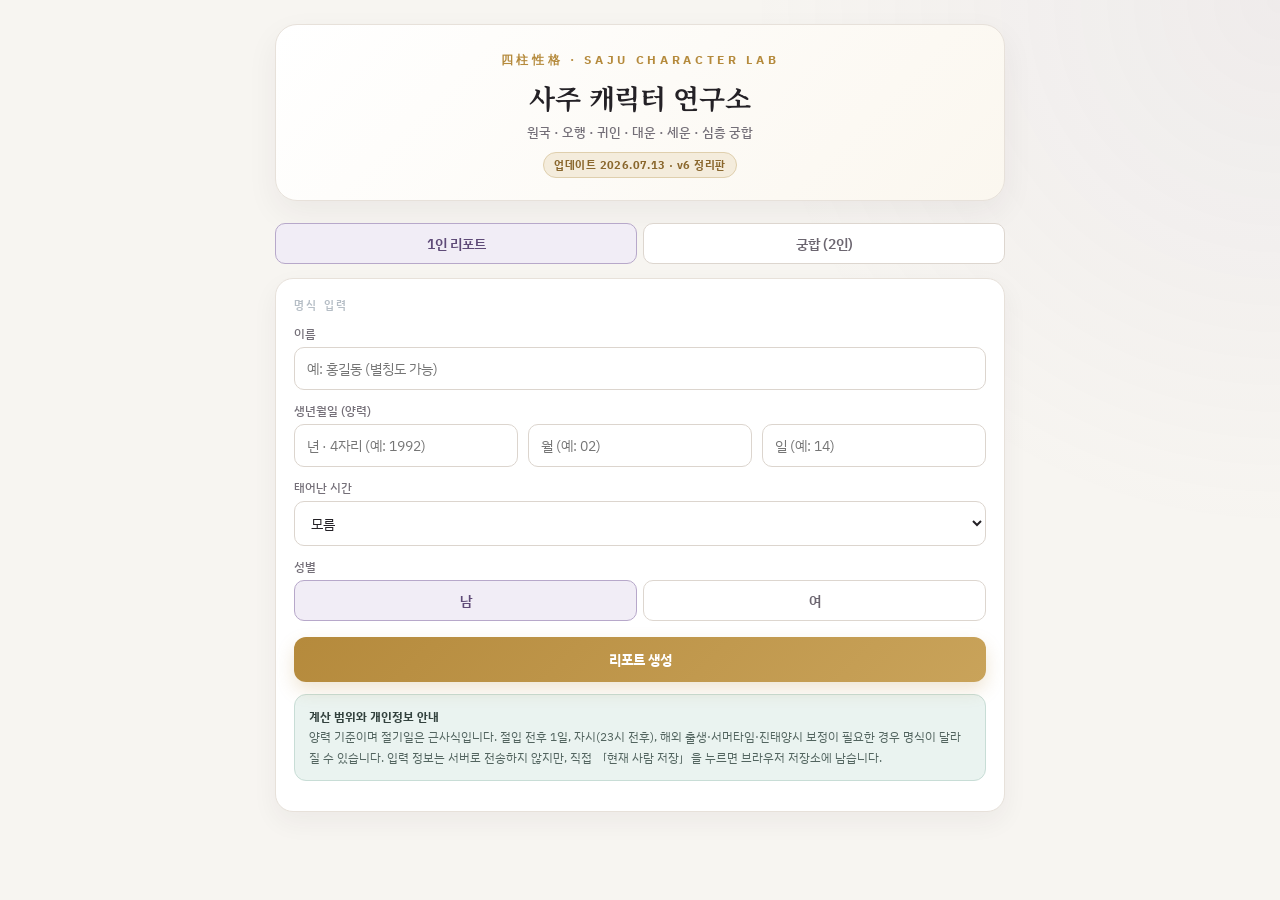
==== commit ae8ce947: "Add files via upload" ====
--- a/index.html
+++ b/index.html
@@ -3,7 +3,7 @@
 <head>
 <meta charset="UTF-8">
 <meta name="viewport" content="width=device-width, initial-scale=1.0">
-<title>사주 캐릭터 연구소 | 무료 사주·궁합</title>
+<title>사주노트 | 나를 읽는 사주·궁합</title>
 <meta name="description" content="생년월일과 출생시간으로 나의 핵심 성향, 원국, 오행, 귀인, 대운·세운과 2인 궁합을 한눈에 살펴보세요.">
 <meta name="theme-color" content="#191D22">
 <link rel="canonical" href="https://jaayunss.netlify.app/">
@@ -11,16 +11,16 @@
 <link rel="apple-touch-icon" href="/saju-icon.png">
 <meta property="og:locale" content="ko_KR">
 <meta property="og:type" content="website">
-<meta property="og:site_name" content="사주 캐릭터 연구소">
-<meta property="og:title" content="사주 캐릭터 연구소 | 한눈에 보는 원국·귀인·대운·궁합">
+<meta property="og:site_name" content="사주노트">
+<meta property="og:title" content="사주노트 | 나를 읽는 사주·궁합">
 <meta property="og:description" content="나의 핵심 성향부터 원국·오행·귀인·대운과 두 사람의 심층 궁합까지 무료로 확인하세요.">
 <meta property="og:url" content="https://jaayunss.netlify.app/">
 <meta property="og:image" content="https://jaayunss.netlify.app/saju-share-cover.png">
 <meta property="og:image:width" content="1200">
 <meta property="og:image:height" content="630">
-<meta property="og:image:alt" content="사주 캐릭터 연구소 공유 이미지">
+<meta property="og:image:alt" content="사주노트 공유 이미지">
 <meta name="twitter:card" content="summary_large_image">
-<meta name="twitter:title" content="사주 캐릭터 연구소 | 한눈에 보는 원국·귀인·대운·궁합">
+<meta name="twitter:title" content="사주노트 | 나를 읽는 사주·궁합">
 <meta name="twitter:description" content="원국·오행·귀인·대운·세운과 2인 궁합을 한눈에 확인하세요.">
 <meta name="twitter:image" content="https://jaayunss.netlify.app/saju-share-cover.png">
 <!-- Engine: v4.5 logic audit / Public UI: v4.6 easy-read benchmark / Update: 2026-07-13 -->
--- a/css/style.css
+++ b/css/style.css
@@ -0,0 +1,281 @@
+@import url('https://fonts.googleapis.com/css2?family=Noto+Serif+KR:wght@400;600;700&family=IBM+Plex+Sans+KR:wght@400;500;600&display=swap');
+*{box-sizing:border-box;margin:0;font-family:'IBM Plex Sans KR',system-ui,sans-serif}
+html{background:#191D22}
+body{background:#191D22;color:#F0F2F4}
+.wrap{max-width:720px;margin:0 auto;padding:32px 16px 64px}
+.serif,h1,h2,h3,.plate,.gz{font-family:'Noto Serif KR',serif}
+header{text-align:center;margin-bottom:22px;padding:26px 18px 22px;background:#12151A;border-radius:16px;border:1px solid rgba(229,196,101,.3)}
+.overline{font-size:11.5px;letter-spacing:.32em;color:#E5C465;font-weight:700}
+h1{font-size:27px;color:#F7F1E1;margin-top:10px;font-weight:700;letter-spacing:-.01em}
+.sub{font-size:12.5px;color:#C9CFD5;margin-top:6px;font-weight:500}
+.update-badge{display:inline-flex;align-items:center;justify-content:center;margin-top:11px;padding:4px 10px;border-radius:999px;border:1px solid rgba(229,196,101,.38);background:rgba(229,196,101,.08);color:#E5C465;font-size:10.5px;font-weight:700;letter-spacing:.04em}
+nav{display:flex;gap:4px;background:rgba(255,255,255,.05);border:1px solid rgba(255,255,255,.12);border-radius:999px;padding:4px;margin-bottom:20px;overflow-x:auto}
+.tabbtn{flex:1;border:0;background:none;color:#C3CBD3;font-size:11.5px;font-weight:600;padding:9px 6px;border-radius:999px;cursor:pointer;white-space:nowrap}
+.tabbtn.on{background:#F7F1E1;color:#191d22}
+.card{background:#242A31;border:1px solid rgba(255,255,255,.14);border-radius:16px;padding:18px;margin-bottom:14px;box-shadow:0 2px 10px rgba(0,0,0,.25)}
+.subcard{background:rgba(0,0,0,.28);border:1px solid rgba(255,255,255,.1);border-radius:12px;padding:12px 14px;margin-top:10px}
+.eyebrow{font-size:10.5px;letter-spacing:.22em;color:#B6BEC6;margin-bottom:8px;font-weight:600}
+.cardtitle{font-size:15.5px;font-weight:700;color:#F7F1E1;margin-bottom:6px}
+.body{font-size:14px;line-height:1.85;color:#F0F2F4}
+.body.sm{font-size:13px;color:#D8DEE3}
+.dim{font-size:12px;color:#C3CBD3;line-height:1.65}
+.faint{color:#B6BEC6}.cream{color:#F7F1E1}
+.note{text-align:center;font-size:11.5px;color:#C3CBD3;margin-top:12px;line-height:1.65}
+/* 원국판 */
+.plate{display:grid;gap:7px;margin-top:12px}
+.pcol{background:rgba(0,0,0,.3);border:1px solid rgba(255,255,255,.12);border-radius:12px;padding:11px 4px;text-align:center}
+.pcol.day{border-color:rgba(217,180,74,.65);background:rgba(217,180,74,.1)}
+.ppos{font-size:10.5px;color:#C3CBD3;letter-spacing:.12em;font-weight:600}
+.pgod{font-size:11px;color:#D8DEE3;margin-top:4px}
+.pchar{font-size:27px;font-weight:700;margin:3px 0;line-height:1.3}
+.pk{font-size:10.5px;color:#B6BEC6}
+.phid{font-size:10.5px;color:#D8DEE3;margin-top:6px;line-height:1.6}
+.puns{font-size:11px;margin-top:6px;color:#D8DEE3;font-weight:500}
+.psal{font-size:9.5px;margin-top:4px;color:#E5C465;line-height:1.5}
+/* 오행 바 */
+.ebar{display:flex;height:13px;border-radius:6px;overflow:hidden;margin:10px 0 8px}
+.eleg{display:flex;gap:12px;flex-wrap:wrap;font-size:12px;color:#D8DEE3;font-weight:500}
+.edot{display:inline-block;width:9px;height:9px;border-radius:50%;margin-right:5px;vertical-align:baseline}
+/* 게이지 */
+.gauge{height:11px;border-radius:6px;background:rgba(255,255,255,.1);overflow:hidden;margin:8px 0 5px}
+.gfill{height:100%;border-radius:6px;background:linear-gradient(90deg,#6FA3D6,#E5C465,#EA6B5C)}
+.gscale{display:flex;justify-content:space-between;font-size:10.5px;color:#B6BEC6}
+/* 대운 스트립 */
+.dstrip{display:flex;gap:6px;overflow-x:auto;padding:4px 0 8px}
+.dcell{min-width:60px;text-align:center;border:1px solid rgba(255,255,255,.14);border-radius:10px;padding:9px 4px;cursor:pointer;background:rgba(0,0,0,.25)}
+.dcell.now{border-color:#E5C465;background:rgba(229,196,101,.14);box-shadow:0 0 12px rgba(229,196,101,.3)}
+.dcell.sel{border-color:#F7F1E1}
+.dage{font-size:10.5px;color:#D8DEE3;font-weight:600}
+.dgz{font-size:18px;color:#F7F1E1;margin:2px 0}
+.dgod{font-size:10px;color:#C3CBD3;line-height:1.4}
+/* 세운 */
+.yrow{display:flex;gap:10px;align-items:flex-start;padding:13px 0;border-bottom:1px solid rgba(255,255,255,.1)}
+.yrow:last-child{border-bottom:0}
+.ybox{min-width:76px;text-align:center}
+.yyr{font-size:11.5px;color:#D8DEE3;font-weight:600}
+.ygz{font-size:20px;color:#F7F1E1}
+.yage{font-size:10.5px;color:#B6BEC6}
+.tags{display:flex;gap:5px;flex-wrap:wrap;margin-bottom:6px}
+.tag{font-size:10px;padding:3px 9px;border-radius:999px;border:1px solid;font-weight:600}
+/* 입력 */
+.inp{width:100%;background:rgba(0,0,0,.35);border:1px solid rgba(255,255,255,.18);border-radius:10px;color:#F7F1E1;padding:11px 12px;font-size:14px}
+.inp:focus{outline:none;border-color:#E5C465}
+label{font-size:11.5px;color:#C3CBD3;display:block;margin:12px 0 5px;font-weight:500}
+.row2{display:grid;grid-template-columns:1fr 1fr;gap:10px}
+.row3{display:grid;grid-template-columns:1fr 1fr 1fr;gap:10px}
+.btn{width:100%;border:0;border-radius:12px;padding:13px;font-size:14px;font-weight:700;cursor:pointer;margin-top:16px}
+.btn-gold{background:#E5C465;color:#191d22}
+.btn-ghost{background:none;border:1px solid rgba(255,255,255,.25);color:#F0F2F4;font-size:12.5px;padding:10px;margin-top:10px;font-weight:500}
+.seg{display:flex;gap:6px}
+.segbtn{flex:1;border:1px solid rgba(255,255,255,.18);background:rgba(0,0,0,.35);color:#C3CBD3;border-radius:10px;padding:10px;font-size:13.5px;font-weight:600;cursor:pointer}
+.segbtn.on{border-color:#E5C465;color:#F7F1E1;background:rgba(229,196,101,.14)}
+.err{color:#F0897C;font-size:12.5px;margin-top:8px;text-align:center}
+footer{border-top:1px solid rgba(255,255,255,.1);margin-top:32px;padding-top:16px;text-align:center}
+.chipline{display:flex;gap:6px;flex-wrap:wrap;margin-top:8px}
+.chip{font-size:11px;padding:3px 10px;border-radius:999px;border:1px solid rgba(255,255,255,.22);color:#D8DEE3;font-weight:500}
+.hl{color:#E5C465;font-weight:600}
+.spin{display:inline-block;width:14px;height:14px;border:2px solid rgba(255,255,255,.25);border-top-color:#191d22;border-radius:50%;animation:sp 1s linear infinite;vertical-align:middle;margin-right:6px}
+@keyframes sp{to{transform:rotate(360deg)}}
+@media(prefers-reduced-motion:reduce){.spin{animation:none}}
+:focus-visible{outline:3px solid #E5C465;outline-offset:3px}
+.skip{position:fixed;left:12px;top:-60px;z-index:999;background:#F7F1E1;color:#191d22;padding:10px 14px;border-radius:8px;font-weight:700}
+.skip:focus{top:12px}
+.notice{background:rgba(111,163,214,.10);border:1px solid rgba(111,163,214,.38);border-radius:12px;padding:12px 14px;margin:12px 0;font-size:12px;line-height:1.7;color:#D8DEE3}
+.notice strong{color:#F7F1E1}
+.toolbar{display:flex;gap:8px;flex-wrap:wrap;margin:10px 0 16px}
+.toolbar .btn{width:auto;flex:1;min-width:130px;margin-top:0}
+details{margin-top:10px} summary{cursor:pointer;color:#E5C465;font-size:12px;font-weight:700}
+@page{size:A4;margin:14mm 13mm 16mm}
+.print-only{display:none}
+.pro-grid{display:grid;grid-template-columns:repeat(2,minmax(0,1fr));gap:10px;margin-top:12px}
+.pro-metric{background:rgba(0,0,0,.25);border:1px solid rgba(255,255,255,.12);border-radius:12px;padding:13px}
+.pro-score{font-size:23px;font-weight:700;color:#F7F1E1;margin:3px 0}
+.pro-list{display:grid;gap:8px;margin-top:10px}
+.pro-row{display:grid;grid-template-columns:62px 1fr;gap:10px;align-items:start;padding:10px 0;border-bottom:1px solid rgba(255,255,255,.1)}
+.pro-row:last-child{border-bottom:0}
+.pro-year{font-weight:700;color:#E5C465}
+.pro-section-title{font-family:'Noto Serif KR',serif;font-size:20px;color:#F7F1E1;margin:28px 0 12px;padding-bottom:8px;border-bottom:2px solid rgba(229,196,101,.55)}
+.confidence-panel{display:grid;grid-template-columns:repeat(3,1fr);gap:8px;margin-top:10px}.confidence-item{padding:10px;border-radius:10px;background:rgba(0,0,0,.22);border:1px solid rgba(255,255,255,.11)}.evidence{font-size:11px;color:#C3CBD3;line-height:1.65;margin-top:7px}.commercial-stamp{display:inline-block;padding:4px 9px;border:1px solid rgba(229,196,101,.5);border-radius:999px;color:#E5C465;font-size:10px;font-weight:700;letter-spacing:.08em}.quality-badge{display:inline-flex;align-items:center;gap:5px;font-size:10.5px;padding:4px 9px;border-radius:999px;background:rgba(125,184,137,.12);border:1px solid rgba(125,184,137,.45);color:#9FD3AA;margin:3px 4px 3px 0}
+@media(max-width:520px){.confidence-panel{grid-template-columns:1fr}.pro-grid{grid-template-columns:1fr}.pro-row{grid-template-columns:54px 1fr}}
+
+/* v4.6 EASY READ · benchmarked information design */
+.hero-summary{background:linear-gradient(145deg,rgba(247,241,225,.10),rgba(111,163,214,.08));border:1px solid rgba(229,196,101,.35);border-radius:18px;padding:18px;margin-bottom:14px;overflow:hidden;position:relative}
+.hero-summary:after{content:"四柱";position:absolute;right:-10px;top:-24px;font-family:'Noto Serif KR',serif;font-size:96px;font-weight:700;color:rgba(229,196,101,.045);pointer-events:none}
+.hero-kicker{font-size:11px;letter-spacing:.2em;color:#E5C465;font-weight:700}
+.hero-title{font-family:'Noto Serif KR',serif;font-size:23px;line-height:1.42;color:#F7F1E1;margin:8px 0 6px;max-width:560px}
+.hero-copy{font-size:13px;line-height:1.75;color:#D8DEE3;max-width:590px}
+.core-grid{display:grid;grid-template-columns:repeat(4,minmax(0,1fr));gap:9px;margin:12px 0 14px}
+.core-card{background:#242A31;border:1px solid rgba(255,255,255,.13);border-radius:15px;padding:14px 10px;text-align:center;min-height:132px;display:flex;flex-direction:column;align-items:center;justify-content:flex-start}
+.core-icon{width:48px;height:48px;border-radius:50%;display:flex;align-items:center;justify-content:center;background:rgba(247,241,225,.08);font-size:22px;margin-bottom:9px;border:1px solid rgba(255,255,255,.09)}
+.core-label{font-size:10.5px;color:#B6BEC6;margin-bottom:5px}
+.core-value{font-size:14px;font-weight:700;color:#F7F1E1;line-height:1.45}
+.core-desc{font-size:10.5px;color:#C3CBD3;line-height:1.55;margin-top:5px}
+.year-focus{display:grid;grid-template-columns:1fr 1fr;gap:10px;margin:10px 0 14px}
+.focus-card{border-radius:15px;padding:15px;border:1px solid rgba(255,255,255,.12);background:rgba(0,0,0,.24)}
+.focus-card.good{border-color:rgba(125,184,137,.42);background:rgba(125,184,137,.08)}
+.focus-card.care{border-color:rgba(234,107,92,.34);background:rgba(234,107,92,.07)}
+.focus-title{font-size:11px;font-weight:700;letter-spacing:.08em;margin-bottom:7px}
+.focus-card.good .focus-title{color:#9FD3AA}.focus-card.care .focus-title{color:#F0A198}
+.focus-main{font-size:15px;color:#F7F1E1;font-weight:700;line-height:1.45;margin-bottom:5px}
+.focus-copy{font-size:12px;color:#D8DEE3;line-height:1.65}
+.quick-nav{display:grid;grid-template-columns:repeat(4,minmax(0,1fr));gap:8px;margin:10px 0 14px}
+.quick-btn{border:1px solid rgba(255,255,255,.12);background:#242A31;border-radius:14px;padding:13px 7px;color:#F0F2F4;cursor:pointer;text-align:center;font-size:11px;line-height:1.4;font-weight:700}
+.quick-btn span{display:block;font-size:20px;margin-bottom:5px}.quick-btn:hover{border-color:#E5C465;transform:translateY(-1px)}
+.ring-grid{display:grid;grid-template-columns:repeat(4,minmax(0,1fr));gap:10px;margin-top:12px}
+.ring-item{text-align:center;padding:10px 4px;background:rgba(0,0,0,.18);border-radius:14px;border:1px solid rgba(255,255,255,.09)}
+.score-ring{--score:50;width:68px;height:68px;margin:0 auto 7px;border-radius:50%;background:conic-gradient(#E5C465 calc(var(--score)*1%),rgba(255,255,255,.09) 0);display:grid;place-items:center;position:relative}
+.score-ring:after{content:"";position:absolute;inset:7px;border-radius:50%;background:#242A31}
+.score-ring strong{position:relative;z-index:1;font-size:17px;color:#F7F1E1}.ring-label{font-size:11px;color:#D8DEE3;font-weight:600}.ring-note{font-size:9.5px;color:#9FA8B1;margin-top:3px}
+.section-intro{display:flex;align-items:flex-start;justify-content:space-between;gap:12px;margin-bottom:10px}.section-intro .cardtitle{margin:0}.section-chip{font-size:10px;border:1px solid rgba(229,196,101,.35);color:#E5C465;border-radius:999px;padding:4px 8px;white-space:nowrap}
+.domain-layout{display:grid;grid-template-columns:1fr 1fr;gap:9px;margin:10px 0}.domain-box{background:rgba(0,0,0,.22);border:1px solid rgba(255,255,255,.1);border-radius:12px;padding:12px}.domain-box h4{font-size:11px;color:#E5C465;margin-bottom:6px}.domain-box p{font-size:12px;line-height:1.65;color:#D8DEE3}
+.domain-actions{display:grid;gap:6px;margin-top:10px}.action-line{display:flex;gap:8px;align-items:flex-start;font-size:12px;line-height:1.6;color:#D8DEE3}.action-num{min-width:21px;height:21px;border-radius:50%;display:grid;place-items:center;background:rgba(229,196,101,.12);color:#E5C465;font-size:10px;font-weight:700}
+.read-more{margin-top:10px;border-top:1px solid rgba(255,255,255,.08);padding-top:9px}.read-more summary{display:flex;align-items:center;justify-content:space-between}.read-more summary:after{content:"상세";font-size:9px;color:#B6BEC6;border:1px solid rgba(255,255,255,.14);border-radius:999px;padding:2px 7px}
+.share-card{background:linear-gradient(135deg,#12151A,#2A3038);border:1px solid rgba(229,196,101,.42);border-radius:17px;padding:18px;text-align:center;margin-bottom:14px}.share-mark{font-family:'Noto Serif KR',serif;color:#E5C465;font-size:12px;letter-spacing:.25em}.share-main{font-family:'Noto Serif KR',serif;font-size:22px;color:#F7F1E1;margin:8px 0}.share-tags{display:flex;gap:6px;justify-content:center;flex-wrap:wrap}.share-tags span{font-size:10.5px;border:1px solid rgba(255,255,255,.17);border-radius:999px;padding:4px 9px;color:#D8DEE3}
+.theme-toggle{min-width:115px!important}
+/* light reading mode */
+body.light-theme,body.light-theme html{background:#F4F5F6;color:#202327}
+body.light-theme .wrap{color:#202327}
+body.light-theme header{background:#fff;border-color:#E2D4A2;box-shadow:0 4px 18px rgba(26,31,37,.06)}
+body.light-theme h1,body.light-theme .hero-title,body.light-theme .cardtitle,body.light-theme .cream,body.light-theme .core-value,body.light-theme .focus-main,body.light-theme .share-main,body.light-theme .score-ring strong{color:#202327}
+body.light-theme .sub,body.light-theme .body,body.light-theme .body.sm,body.light-theme .dim,body.light-theme .core-desc,body.light-theme .hero-copy,body.light-theme .focus-copy,body.light-theme .ring-label,body.light-theme .domain-box p,body.light-theme .action-line{color:#555E67}
+body.light-theme nav{background:#fff;border-color:#E1E4E7;box-shadow:0 2px 12px rgba(20,25,30,.04)}
+body.light-theme .tabbtn{color:#6B737C}body.light-theme .tabbtn.on{background:#202327;color:#fff}
+body.light-theme .card,body.light-theme .core-card,body.light-theme .quick-btn,body.light-theme .pro-metric{background:#fff;border-color:#E1E4E7;box-shadow:0 3px 16px rgba(25,30,35,.055)}
+body.light-theme .hero-summary{background:linear-gradient(145deg,#FFFDF5,#F2F7FB);border-color:#E5D8A8}
+body.light-theme .subcard,body.light-theme .domain-box,body.light-theme .ring-item,body.light-theme .focus-card{background:#F7F8F9;border-color:#E5E7E9}
+body.light-theme .focus-card.good{background:#F3FAF5;border-color:#BFE0C6}body.light-theme .focus-card.care{background:#FFF6F4;border-color:#E9C3BD}
+body.light-theme .score-ring:after{background:#fff}
+body.light-theme .share-card{background:linear-gradient(135deg,#FFFDF6,#F1F5F8);border-color:#DCCB8C}
+body.light-theme .share-tags span{color:#59616A;border-color:#D7DBDF}
+body.light-theme .inp{background:#fff;border-color:#D5DADF;color:#202327}body.light-theme .segbtn{background:#fff;border-color:#D5DADF;color:#616A73}body.light-theme .segbtn.on{background:#FFF8DD;color:#202327;border-color:#D6B84F}
+body.light-theme .btn-ghost{color:#31363B;border-color:#C8CDD2;background:#fff}
+body.light-theme .keyline{color:#25292D;background:#FFF8DD}
+body.light-theme .notice{color:#4F5962;background:#F2F7FB}
+body.light-theme footer{border-color:#DDE1E4}
+@media(max-width:620px){.core-grid,.quick-nav,.ring-grid{grid-template-columns:repeat(2,minmax(0,1fr))}.domain-layout{grid-template-columns:1fr}.year-focus{grid-template-columns:1fr}.core-card{min-height:118px}}
+
+@media print{
+  html,body{background:#fff!important;color:#111!important;font-size:10.5pt}
+  body.printing-all #app{display:none!important}
+  body.printing-all #print-root{display:block!important}
+  .wrap{max-width:none;padding:0}.print-only{display:block}
+  .card,header,.subcard,.pro-metric{background:#fff!important;color:#111!important;border:1px solid #bbb!important;box-shadow:none!important}
+  header{break-after:avoid-page}.card{break-inside:auto;page-break-inside:auto}.subcard,.pro-metric,.yrow,.pro-row{break-inside:avoid;page-break-inside:avoid}
+  .body,.body.sm,.dim,.faint,.sub,.note,.aside,.eyebrow,.ppos,.pgod,.pk,.phid,.puns,.dage,.dgod,.yage{color:#222!important}
+  nav,.toolbar,.btn,.skip,.screen-only{display:none!important}
+  .cream,.cardtitle,h1,h2,h3,.pro-score,.pro-section-title,.pchar,.dgz,.ygz{color:#111!important}
+  .hl,.pro-year{color:#765c00!important}.keyline{color:#111!important;background:#f7f1df!important;border-left-color:#9b7b16!important}
+  .card,.subcard{border-radius:6px}.pro-section-title{break-before:page;margin-top:0;padding-top:0}
+  .print-cover{height:245mm;display:flex;flex-direction:column;justify-content:center;text-align:center;break-after:page}
+  .print-cover h1{font-size:30pt}.print-cover .overline{color:#765c00!important}.print-meta{margin-top:24px;font-size:12pt;line-height:1.9}
+  .print-toc{break-after:page}.print-toc ol{line-height:2;font-size:12pt;padding-left:28px}
+  footer{display:none!important}
+}
+
+.aiout p{margin-bottom:12px}
+.divider{height:1px;background:rgba(255,255,255,.1);margin:14px 0}
+.keyline{font-size:14.5px;font-weight:700;color:#F7F1E1;background:rgba(229,196,101,.12);border-left:3px solid #E5C465;border-radius:0 8px 8px 0;padding:9px 12px;margin:8px 0 10px;line-height:1.6}
+.aside{font-size:11.5px;color:#B6BEC6;margin-top:10px;line-height:1.6}
+
+.guin-hero{background:linear-gradient(135deg,rgba(229,196,101,.16),rgba(111,163,214,.09));border:1px solid rgba(229,196,101,.5);border-radius:16px;padding:18px;margin-bottom:14px}
+.guin-grid{display:grid;grid-template-columns:repeat(2,1fr);gap:10px;margin-top:12px}.guin-card{background:rgba(0,0,0,.25);border:1px solid rgba(255,255,255,.12);border-radius:12px;padding:13px}.guin-rank{font-size:10px;color:#E5C465;letter-spacing:.12em;font-weight:700}.guin-title{font-family:'Noto Serif KR',serif;font-size:16px;color:#F7F1E1;margin:4px 0}.guin-year{display:inline-block;font-size:10px;padding:3px 8px;margin:3px 3px 0 0;border-radius:999px;border:1px solid rgba(229,196,101,.45);color:#F7F1E1;background:rgba(229,196,101,.09)}
+@media(max-width:520px){.guin-grid{grid-template-columns:1fr}}
+
+
+/* 궁합 심층 리포트 */
+.compat-hero{background:linear-gradient(135deg,rgba(229,196,101,.16),rgba(234,107,92,.08),rgba(111,163,214,.09));border:1px solid rgba(229,196,101,.48);border-radius:16px;padding:18px;margin-bottom:14px}
+.compat-type{display:inline-flex;padding:4px 10px;border-radius:999px;border:1px solid rgba(229,196,101,.45);background:rgba(229,196,101,.09);color:#E5C465;font-size:10.5px;font-weight:700;letter-spacing:.06em}
+.compat-scoreline{display:flex;align-items:end;justify-content:space-between;gap:12px;margin-top:10px}.compat-bigscore{font-family:'Noto Serif KR',serif;font-size:42px;line-height:1;color:#F7F1E1;font-weight:700}.compat-archetype{font-family:'Noto Serif KR',serif;font-size:18px;color:#E5C465;text-align:right}
+.compat-nav{display:flex;gap:6px;overflow-x:auto;padding:4px 0 10px;margin-bottom:8px}.compat-nav a{white-space:nowrap;text-decoration:none;font-size:10.5px;padding:6px 10px;border:1px solid rgba(255,255,255,.18);border-radius:999px;color:#D8DEE3;background:rgba(0,0,0,.22)}
+.compat-grid{display:grid;grid-template-columns:repeat(2,minmax(0,1fr));gap:9px;margin-top:12px}.compat-metric{background:rgba(0,0,0,.25);border:1px solid rgba(255,255,255,.11);border-radius:12px;padding:12px}.compat-metric-top{display:flex;justify-content:space-between;gap:8px;align-items:center;font-size:11.5px;font-weight:700;color:#F7F1E1}.compat-num{font-size:16px;color:#E5C465}.compat-bar{height:7px;border-radius:999px;background:rgba(255,255,255,.10);overflow:hidden;margin:8px 0 5px}.compat-bar>span{display:block;height:100%;border-radius:999px;background:linear-gradient(90deg,#6FA3D6,#E5C465,#EA6B5C)}
+.compat-duo{display:grid;grid-template-columns:1fr 1fr;gap:10px;margin-top:10px}.compat-person{background:rgba(0,0,0,.25);border:1px solid rgba(255,255,255,.11);border-radius:12px;padding:13px}.compat-person-name{font-size:12px;color:#E5C465;font-weight:700;margin-bottom:5px}
+.compat-year{display:grid;grid-template-columns:58px 1fr 46px;gap:10px;align-items:center;padding:11px 0;border-bottom:1px solid rgba(255,255,255,.09)}.compat-year:last-child{border-bottom:0}.compat-year-score{text-align:right;color:#E5C465;font-weight:700}.compat-year-title{font-size:12.5px;color:#F7F1E1;font-weight:700;margin-bottom:3px}
+.compat-actions{display:grid;grid-template-columns:1fr 1fr;gap:10px;margin-top:10px}.compat-action{border-radius:12px;padding:13px;border:1px solid rgba(255,255,255,.12);background:rgba(0,0,0,.22)}.compat-action.good{border-color:rgba(125,184,137,.4)}.compat-action.caution{border-color:rgba(234,107,92,.35)}.compat-action ul{padding-left:18px;margin-top:7px}.compat-action li{font-size:12.5px;line-height:1.75;color:#D8DEE3;margin-bottom:3px}
+.compat-script{background:rgba(111,163,214,.10);border:1px solid rgba(111,163,214,.35);border-radius:12px;padding:13px 14px;margin-top:10px;font-size:13px;line-height:1.8;color:#F0F2F4}
+.compat-anchor{scroll-margin-top:18px}.compat-highlight{display:grid;grid-template-columns:1fr 1fr;gap:8px;margin-top:10px}.compat-highlight>div{border-radius:10px;padding:10px;background:rgba(0,0,0,.22);border:1px solid rgba(255,255,255,.10)}
+@media(max-width:520px){.compat-grid,.compat-duo,.compat-actions,.compat-highlight{grid-template-columns:1fr}.compat-scoreline{align-items:flex-start;flex-direction:column}.compat-archetype{text-align:left}.compat-year{grid-template-columns:52px 1fr 42px}}
+
+.compat-visual-grid{display:grid;grid-template-columns:minmax(250px,.9fr) minmax(0,1.1fr);gap:14px;align-items:center;margin-top:14px}
+.compat-chart{background:radial-gradient(circle at center,rgba(229,196,101,.08),rgba(0,0,0,.18));border:1px solid rgba(255,255,255,.11);border-radius:14px;padding:10px;overflow:hidden}
+.compat-chart svg{display:block;width:100%;height:auto;max-height:360px}.compat-chart text{font-family:'IBM Plex Sans KR',system-ui,sans-serif}
+.compat-chart-caption{text-align:center;font-size:10.5px;color:#B6BEC6;line-height:1.55;margin-top:5px}
+.compat-element-panel{margin-top:12px}.compat-element-row{display:grid;grid-template-columns:72px 1fr;gap:10px;align-items:center;margin:9px 0}.compat-element-name{font-size:11px;color:#F7F1E1;font-weight:700;white-space:nowrap}.compat-element-bar{display:flex;height:18px;border-radius:999px;overflow:hidden;background:rgba(255,255,255,.08);border:1px solid rgba(255,255,255,.08)}.compat-element-seg{height:100%;min-width:0;position:relative}.compat-element-seg span{position:absolute;inset:0;display:flex;align-items:center;justify-content:center;font-size:8.5px;color:#15191e;font-weight:700;white-space:nowrap;overflow:hidden}
+.compat-element-legend{display:flex;gap:9px;flex-wrap:wrap;margin-top:8px}.compat-element-legend span{font-size:10px;color:#C3CBD3}.compat-element-legend i{display:inline-block;width:8px;height:8px;border-radius:50%;margin-right:4px}
+.compat-flow-wrap{background:linear-gradient(135deg,rgba(111,163,214,.08),rgba(229,196,101,.07));border:1px solid rgba(255,255,255,.11);border-radius:14px;padding:8px;margin-top:12px}.compat-flow-wrap svg{width:100%;height:auto;display:block}
+.compat-timeline-chart{margin-top:12px;background:rgba(0,0,0,.20);border:1px solid rgba(255,255,255,.10);border-radius:14px;padding:8px}.compat-timeline-chart svg{display:block;width:100%;height:auto}
+.visual-key{display:flex;gap:8px;flex-wrap:wrap;justify-content:center;margin-top:7px}.visual-key span{font-size:9.5px;color:#B6BEC6}.visual-key i{display:inline-block;width:18px;height:3px;border-radius:3px;margin-right:4px;vertical-align:middle}
+@media(max-width:620px){.compat-visual-grid{grid-template-columns:1fr}.compat-chart svg{max-height:none}.compat-element-row{grid-template-columns:62px 1fr}}
+@media print{.compat-chart,.compat-flow-wrap,.compat-timeline-chart{background:#fff!important;border:1px solid #aaa!important}.compat-chart svg,.compat-flow-wrap svg,.compat-timeline-chart svg{max-width:175mm;margin:auto}.compat-element-name,.compat-element-legend span,.compat-chart-caption{color:#222!important}}
+
+
+/* v5 캐릭터 콘텐츠 */
+.character-hero{background:linear-gradient(145deg,rgba(229,196,101,.16),rgba(111,163,214,.10));border:1px solid rgba(229,196,101,.38);border-radius:18px;padding:22px;margin-bottom:14px;position:relative;overflow:hidden}
+.character-hero:after{content:"CHARACTER";position:absolute;right:-8px;top:-4px;font-size:44px;font-weight:800;color:rgba(255,255,255,.035);letter-spacing:.08em}
+.meme-line{font-family:'Noto Serif KR',serif;font-size:24px;line-height:1.45;color:#F7F1E1;font-weight:700;margin:8px 0}
+.character-badges{display:flex;gap:6px;flex-wrap:wrap}.character-badge{font-size:11px;padding:5px 10px;border:1px solid rgba(229,196,101,.35);border-radius:999px;color:#E5C465;background:rgba(0,0,0,.18)}
+.character-grid{display:grid;grid-template-columns:1fr 1fr;gap:10px}.character-card{background:rgba(0,0,0,.25);border:1px solid rgba(255,255,255,.11);border-radius:14px;padding:14px}.character-card h4{font-size:12px;color:#E5C465;margin:0 0 7px}.character-card .big{font-size:16px;font-weight:700;color:#F7F1E1;line-height:1.55}
+.scene-list{display:grid;gap:10px}.scene-card{border:1px solid rgba(255,255,255,.12);border-radius:15px;overflow:hidden;background:rgba(0,0,0,.20)}.scene-q{padding:10px 13px;background:rgba(255,255,255,.05);font-size:12px;color:#C3CBD3;font-weight:700}.scene-a{padding:15px;font-size:15px;line-height:1.65;color:#F7F1E1;font-weight:600}.scene-note{padding:0 15px 13px;color:#B6BEC6;font-size:11px;line-height:1.5}
+.speech-wrap{display:grid;grid-template-columns:1fr 1fr;gap:10px;margin-top:10px}.speech-person{font-size:11px;color:#E5C465;font-weight:700;margin-bottom:6px}.speech-bubble{position:relative;background:rgba(255,255,255,.07);border-radius:14px;padding:13px;font-size:13px;line-height:1.55;color:#F7F1E1;min-height:76px}.speech-bubble:after{content:"";position:absolute;bottom:-7px;left:22px;border-width:7px 7px 0;border-style:solid;border-color:rgba(255,255,255,.07) transparent transparent}.compat-fun-tip{margin-top:10px;padding:10px 12px;border-left:3px solid #E5C465;background:rgba(229,196,101,.08);font-size:12px;line-height:1.6;color:#D8DEE3}
+.history-card{display:grid;grid-template-columns:70px 1fr;gap:13px;align-items:center}.history-emblem{width:66px;height:66px;border-radius:50%;display:flex;align-items:center;justify-content:center;font-size:30px;background:rgba(229,196,101,.12);border:1px solid rgba(229,196,101,.42)}
+.share-meme{border:1px dashed rgba(229,196,101,.55);border-radius:14px;padding:16px;text-align:center;background:rgba(229,196,101,.07)}
+body.light-theme .character-hero,body.light-theme .character-card,body.light-theme .scene-card{background:#fff}body.light-theme .meme-line,body.light-theme .character-card .big,body.light-theme .scene-a,body.light-theme .speech-bubble{color:#202327}body.light-theme .speech-bubble{background:#F0F1F3}body.light-theme .scene-q{background:#F5F3EC;color:#626971}
+@media(max-width:560px){.character-grid,.speech-wrap{grid-template-columns:1fr}.meme-line{font-size:21px}.history-card{grid-template-columns:54px 1fr}.history-emblem{width:52px;height:52px;font-size:24px}}
+@media print{.character-hero,.character-card,.scene-card,.speech-bubble,.share-meme{break-inside:avoid}.screen-only{display:none!important}}
+
+/* v6 visual polish */
+:root{--pink:#F4A7B9;--lav:#B9A7F4;--mint:#9FD8C2;--peach:#F5C79E}
+.cute-hero{display:grid;grid-template-columns:72px 1fr;gap:15px;align-items:center;background:linear-gradient(145deg,rgba(244,167,185,.18),rgba(185,167,244,.13),rgba(159,216,194,.10))}
+.hero-mascot{width:64px;height:64px;border-radius:22px;display:grid;place-items:center;font-size:34px;background:linear-gradient(145deg,#fff3f6,#f0ecff);box-shadow:0 10px 28px rgba(0,0,0,.22);transform:rotate(-3deg)}
+.scene-list{display:grid;gap:14px;margin-top:12px}.scene-card{padding:0;overflow:hidden;border-radius:18px;background:rgba(12,15,20,.55);border:1px solid rgba(255,255,255,.12);box-shadow:0 8px 24px rgba(0,0,0,.14)}
+.scene-q{display:flex;align-items:center;gap:10px;padding:15px 17px;font-size:16px;font-weight:800;line-height:1.45;color:#fff;background:linear-gradient(90deg,rgba(244,167,185,.18),rgba(185,167,244,.12))}.scene-icon{font-size:20px;flex:0 0 auto}.scene-a{padding:17px;font-size:15px;font-weight:600;line-height:1.75;color:#F7F1E1}.scene-tip{margin:0 17px 16px;padding:10px 12px;border-radius:12px;background:rgba(159,216,194,.10);color:#BFE8D7;font-size:12px;line-height:1.55}.character-disclaimer{margin-top:16px;padding-top:14px;border-top:1px dashed rgba(255,255,255,.14);font-size:11px;line-height:1.6;color:#98A1AA;text-align:center}
+.character-card{position:relative;overflow:hidden}.character-card:after{content:'✦';position:absolute;right:10px;top:8px;color:rgba(244,167,185,.22);font-size:22px}.character-card h4{font-size:14px}.character-card .big{font-size:14px;font-weight:600;line-height:1.7}
+.saved-people-note{font-size:12px;color:#AAB2BB}
+body.light-theme .scene-card{background:#fff;border-color:#E9E3EA;box-shadow:0 8px 22px rgba(76,57,80,.08)}body.light-theme .scene-q{color:#353038;background:linear-gradient(90deg,#FFF1F5,#F3F0FF)}body.light-theme .scene-a{color:#2B2E31}body.light-theme .scene-tip{background:#EEF9F4;color:#386A59}body.light-theme .character-disclaimer{color:#747B83;border-color:#E2E2E2}
+@media(max-width:560px){.cute-hero{grid-template-columns:56px 1fr}.hero-mascot{width:52px;height:52px;border-radius:18px;font-size:28px}.scene-q{font-size:15px;padding:14px}.scene-a{font-size:14px;padding:15px}.character-card h4{font-size:13px}}
+
+
+/* v6.1 Saju Note light editorial theme */
+:root{
+  --bg:#f7f5f1;--surface:#ffffff;--surface-soft:#fbfaf8;--ink:#242126;--muted:#746f78;
+  --line:#e7e1da;--gold:#b58a3c;--gold-soft:#f4ecdc;--lav:#8e79a8;--lav-soft:#f1edf6;
+  --mint:#72978a;--mint-soft:#eaf3f0;--rose:#b8757d;--rose-soft:#f8ecee;
+}
+html,body{background:var(--bg)!important;color:var(--ink)!important}
+body{background:radial-gradient(circle at top right,rgba(142,121,168,.08),transparent 34%),var(--bg)!important}
+.wrap{max-width:760px;padding:24px 15px 72px}
+header{background:linear-gradient(135deg,#fff,#fbf7ef)!important;border:1px solid var(--line)!important;box-shadow:0 12px 32px rgba(47,39,50,.06)!important;border-radius:22px!important}
+.overline{color:var(--gold)!important}.sub,.dim,.faint,.note,label,.core-desc,.hero-copy,.focus-copy,.body.sm{color:var(--muted)!important}
+h1,h2,h3,.cardtitle,.hero-title,.core-value,.focus-main,.cream{color:var(--ink)!important}
+.update-badge{border-color:#dfcfad!important;background:var(--gold-soft)!important;color:#8a672d!important}
+nav{background:#ece8e2!important;border:1px solid var(--line)!important;box-shadow:inset 0 1px 0 rgba(255,255,255,.8)}
+.tabbtn{color:#69636c!important}.tabbtn.on{background:#fff!important;color:var(--ink)!important;box-shadow:0 3px 10px rgba(47,39,50,.08)}
+.card,.core-card{background:var(--surface)!important;border:1px solid var(--line)!important;box-shadow:0 10px 26px rgba(47,39,50,.055)!important;border-radius:18px!important}
+.subcard,.pro-metric,.confidence-item,.focus-card,.pcol,.dcell{background:var(--surface-soft)!important;border-color:var(--line)!important}
+.pcol.day{background:var(--gold-soft)!important;border-color:#d6bd88!important}
+.body{color:#3d3940!important}.hl,.psal,details summary,.pro-year{color:var(--gold)!important}
+.inp{background:#fff!important;color:var(--ink)!important;border:1px solid #dcd5ce!important}.inp:focus{border-color:var(--lav)!important;box-shadow:0 0 0 3px rgba(142,121,168,.12)!important}
+.segbtn{background:#fff!important;color:#6c6670!important;border-color:#ddd6cf!important}.segbtn.on{background:var(--lav-soft)!important;color:#5f4b78!important;border-color:#b7a8ca!important}
+.btn-gold{background:linear-gradient(135deg,#b58a3c,#c9a35a)!important;color:#fff!important;box-shadow:0 8px 18px rgba(181,138,60,.22)}
+.btn-ghost{background:#fff!important;color:#514b55!important;border-color:#dcd5ce!important}
+.notice{background:var(--mint-soft)!important;border-color:#c8ddd6!important;color:#52645f!important}.notice strong{color:#33423e!important}
+.hero-summary{background:linear-gradient(145deg,#fff,#f7f1e8)!important;border-color:#dfcfad!important;box-shadow:0 12px 30px rgba(47,39,50,.05)!important}
+.hero-summary:after{color:rgba(181,138,60,.07)!important}.hero-kicker{color:var(--gold)!important}
+.focus-card.good{background:var(--mint-soft)!important;border-color:#c4dbd4!important}.focus-card.care{background:var(--rose-soft)!important;border-color:#ead0d4!important}
+.focus-card.good .focus-title{color:#5c8275!important}.focus-card.care .focus-title{color:#a45f68!important}
+.gauge{background:#ece7e1!important}.gfill{background:linear-gradient(90deg,#9a87b5,#c5a052,#b8757d)!important}
+.dcell.now{background:var(--gold-soft)!important;border-color:#d2b67f!important;box-shadow:0 6px 16px rgba(181,138,60,.14)!important}.dcell.sel{border-color:var(--lav)!important}
+.yrow{border-color:var(--line)!important}.tag{background:#fff!important}
+.character-hero,.cute-hero{background:linear-gradient(135deg,#fff,#f6f0f8)!important;border:1px solid #ddd2e8!important;box-shadow:0 14px 34px rgba(79,58,96,.07)!important}
+.character-card{background:#fff!important;border-color:var(--line)!important;box-shadow:0 10px 24px rgba(47,39,50,.05)!important}
+.character-question{font-size:17px!important;color:#302b33!important;font-weight:800!important;line-height:1.45!important}
+.character-answer{font-size:14.5px!important;line-height:1.75!important;color:#4d4750!important;font-weight:500!important}
+.character-badge{background:#f5f0f8!important;color:#685478!important;border:1px solid #ded1e7!important}
+.meme-line{color:#3a303f!important}
+.hero-mascot{filter:saturate(.72);background:#fff!important;border:1px solid #e3dbe7!important;box-shadow:0 8px 18px rgba(79,58,96,.07)!important}
+.share-meme{background:linear-gradient(135deg,#fbfaf7,#f3eef7)!important;border:1px dashed #cfbfdc!important}
+footer{border-color:var(--line)!important}
+@media(max-width:520px){
+  .wrap{padding:16px 12px 64px} header{padding:22px 15px 18px!important;border-radius:18px!important}
+  h1{font-size:25px!important}.card{padding:16px!important}.character-question{font-size:16px!important}.character-answer{font-size:14px!important}
+}
+@media(prefers-color-scheme:dark){html,body{background:var(--bg)!important;color:var(--ink)!important}}
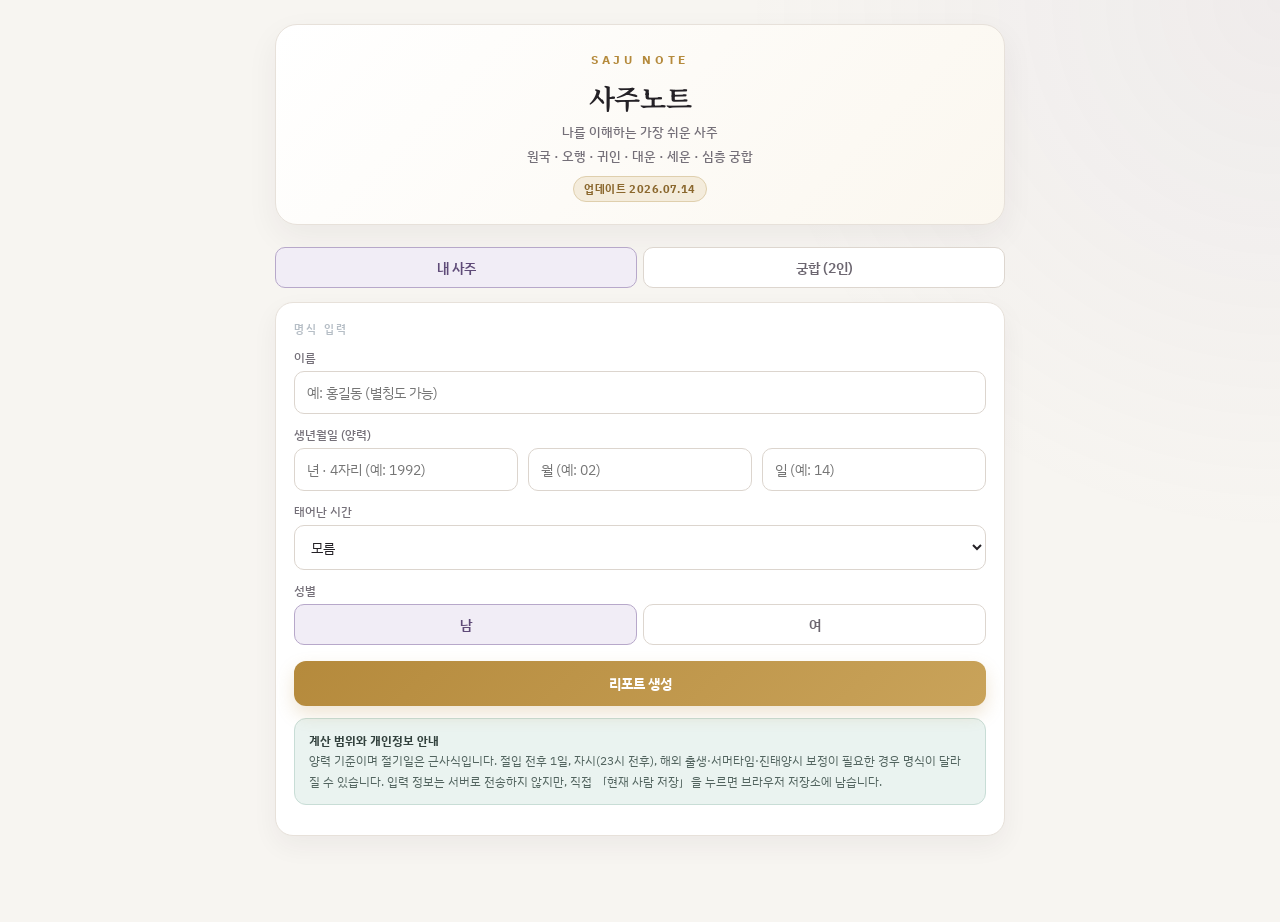
==== commit ceda6874: "Add files via upload" ====
--- a/index.html
+++ b/index.html
@@ -5,7 +5,7 @@
 <meta name="viewport" content="width=device-width, initial-scale=1.0">
 <title>사주노트 | 나를 읽는 사주·궁합</title>
 <meta name="description" content="생년월일과 출생시간으로 나의 핵심 성향, 원국, 오행, 귀인, 대운·세운과 2인 궁합을 한눈에 살펴보세요.">
-<meta name="theme-color" content="#191D22">
+<meta name="theme-color" content="#F7F3ED">
 <link rel="canonical" href="https://jaayunss.netlify.app/">
 <link rel="icon" type="image/png" href="/saju-icon.png">
 <link rel="apple-touch-icon" href="/saju-icon.png">
@@ -24,14 +24,2205 @@
 <meta name="twitter:description" content="원국·오행·귀인·대운·세운과 2인 궁합을 한눈에 확인하세요.">
 <meta name="twitter:image" content="https://jaayunss.netlify.app/saju-share-cover.png">
 <!-- Engine: v4.5 logic audit / Public UI: v4.6 easy-read benchmark / Update: 2026-07-13 -->
-<link rel="stylesheet" href="css/style.css">
+<style>
+@import url('https://fonts.googleapis.com/css2?family=Noto+Serif+KR:wght@400;600;700&family=IBM+Plex+Sans+KR:wght@400;500;600&display=swap');
+*{box-sizing:border-box;margin:0;font-family:'IBM Plex Sans KR',system-ui,sans-serif}
+html{background:#191D22}
+body{background:#191D22;color:#F0F2F4}
+.wrap{max-width:720px;margin:0 auto;padding:32px 16px 64px}
+.serif,h1,h2,h3,.plate,.gz{font-family:'Noto Serif KR',serif}
+header{text-align:center;margin-bottom:22px;padding:26px 18px 22px;background:#12151A;border-radius:16px;border:1px solid rgba(229,196,101,.3)}
+.overline{font-size:11.5px;letter-spacing:.32em;color:#E5C465;font-weight:700}
+h1{font-size:27px;color:#F7F1E1;margin-top:10px;font-weight:700;letter-spacing:-.01em}
+.sub{font-size:12.5px;color:#C9CFD5;margin-top:6px;font-weight:500}
+.update-badge{display:inline-flex;align-items:center;justify-content:center;margin-top:11px;padding:4px 10px;border-radius:999px;border:1px solid rgba(229,196,101,.38);background:rgba(229,196,101,.08);color:#E5C465;font-size:10.5px;font-weight:700;letter-spacing:.04em}
+nav{display:flex;gap:4px;background:rgba(255,255,255,.05);border:1px solid rgba(255,255,255,.12);border-radius:999px;padding:4px;margin-bottom:20px;overflow-x:auto}
+.tabbtn{flex:1;border:0;background:none;color:#C3CBD3;font-size:11.5px;font-weight:600;padding:9px 6px;border-radius:999px;cursor:pointer;white-space:nowrap}
+.tabbtn.on{background:#F7F1E1;color:#191d22}
+.card{background:#242A31;border:1px solid rgba(255,255,255,.14);border-radius:16px;padding:18px;margin-bottom:14px;box-shadow:0 2px 10px rgba(0,0,0,.25)}
+.subcard{background:rgba(0,0,0,.28);border:1px solid rgba(255,255,255,.1);border-radius:12px;padding:12px 14px;margin-top:10px}
+.eyebrow{font-size:10.5px;letter-spacing:.22em;color:#B6BEC6;margin-bottom:8px;font-weight:600}
+.cardtitle{font-size:15.5px;font-weight:700;color:#F7F1E1;margin-bottom:6px}
+.body{font-size:14px;line-height:1.85;color:#F0F2F4}
+.body.sm{font-size:13px;color:#D8DEE3}
+.dim{font-size:12px;color:#C3CBD3;line-height:1.65}
+.faint{color:#B6BEC6}.cream{color:#F7F1E1}
+.note{text-align:center;font-size:11.5px;color:#C3CBD3;margin-top:12px;line-height:1.65}
+/* 원국판 */
+.plate{display:grid;gap:7px;margin-top:12px}
+.pcol{background:rgba(0,0,0,.3);border:1px solid rgba(255,255,255,.12);border-radius:12px;padding:11px 4px;text-align:center}
+.pcol.day{border-color:rgba(217,180,74,.65);background:rgba(217,180,74,.1)}
+.ppos{font-size:10.5px;color:#C3CBD3;letter-spacing:.12em;font-weight:600}
+.pgod{font-size:11px;color:#D8DEE3;margin-top:4px}
+.pchar{font-size:27px;font-weight:700;margin:3px 0;line-height:1.3}
+.pk{font-size:10.5px;color:#B6BEC6}
+.phid{font-size:10.5px;color:#D8DEE3;margin-top:6px;line-height:1.6}
+.puns{font-size:11px;margin-top:6px;color:#D8DEE3;font-weight:500}
+.psal{font-size:9.5px;margin-top:4px;color:#E5C465;line-height:1.5}
+/* 오행 바 */
+.ebar{display:flex;height:13px;border-radius:6px;overflow:hidden;margin:10px 0 8px}
+.eleg{display:flex;gap:12px;flex-wrap:wrap;font-size:12px;color:#D8DEE3;font-weight:500}
+.edot{display:inline-block;width:9px;height:9px;border-radius:50%;margin-right:5px;vertical-align:baseline}
+/* 게이지 */
+.gauge{height:11px;border-radius:6px;background:rgba(255,255,255,.1);overflow:hidden;margin:8px 0 5px}
+.gfill{height:100%;border-radius:6px;background:linear-gradient(90deg,#6FA3D6,#E5C465,#EA6B5C)}
+.gscale{display:flex;justify-content:space-between;font-size:10.5px;color:#B6BEC6}
+/* 대운 스트립 */
+.dstrip{display:flex;gap:6px;overflow-x:auto;padding:4px 0 8px}
+.dcell{min-width:60px;text-align:center;border:1px solid rgba(255,255,255,.14);border-radius:10px;padding:9px 4px;cursor:pointer;background:rgba(0,0,0,.25)}
+.dcell.now{border-color:#E5C465;background:rgba(229,196,101,.14);box-shadow:0 0 12px rgba(229,196,101,.3)}
+.dcell.sel{border-color:#F7F1E1}
+.dage{font-size:10.5px;color:#D8DEE3;font-weight:600}
+.dgz{font-size:18px;color:#F7F1E1;margin:2px 0}
+.dgod{font-size:10px;color:#C3CBD3;line-height:1.4}
+/* 세운 */
+.yrow{display:flex;gap:10px;align-items:flex-start;padding:13px 0;border-bottom:1px solid rgba(255,255,255,.1)}
+.yrow:last-child{border-bottom:0}
+.ybox{min-width:76px;text-align:center}
+.yyr{font-size:11.5px;color:#D8DEE3;font-weight:600}
+.ygz{font-size:20px;color:#F7F1E1}
+.yage{font-size:10.5px;color:#B6BEC6}
+.tags{display:flex;gap:5px;flex-wrap:wrap;margin-bottom:6px}
+.tag{font-size:10px;padding:3px 9px;border-radius:999px;border:1px solid;font-weight:600}
+/* 입력 */
+.inp{width:100%;background:rgba(0,0,0,.35);border:1px solid rgba(255,255,255,.18);border-radius:10px;color:#F7F1E1;padding:11px 12px;font-size:14px}
+.inp:focus{outline:none;border-color:#E5C465}
+label{font-size:11.5px;color:#C3CBD3;display:block;margin:12px 0 5px;font-weight:500}
+.row2{display:grid;grid-template-columns:1fr 1fr;gap:10px}
+.row3{display:grid;grid-template-columns:1fr 1fr 1fr;gap:10px}
+.btn{width:100%;border:0;border-radius:12px;padding:13px;font-size:14px;font-weight:700;cursor:pointer;margin-top:16px}
+.btn-gold{background:#E5C465;color:#191d22}
+.btn-ghost{background:none;border:1px solid rgba(255,255,255,.25);color:#F0F2F4;font-size:12.5px;padding:10px;margin-top:10px;font-weight:500}
+.seg{display:flex;gap:6px}
+.segbtn{flex:1;border:1px solid rgba(255,255,255,.18);background:rgba(0,0,0,.35);color:#C3CBD3;border-radius:10px;padding:10px;font-size:13.5px;font-weight:600;cursor:pointer}
+.segbtn.on{border-color:#E5C465;color:#F7F1E1;background:rgba(229,196,101,.14)}
+.err{color:#F0897C;font-size:12.5px;margin-top:8px;text-align:center}
+footer{border-top:1px solid rgba(255,255,255,.1);margin-top:32px;padding-top:16px;text-align:center}
+.chipline{display:flex;gap:6px;flex-wrap:wrap;margin-top:8px}
+.chip{font-size:11px;padding:3px 10px;border-radius:999px;border:1px solid rgba(255,255,255,.22);color:#D8DEE3;font-weight:500}
+.hl{color:#E5C465;font-weight:600}
+.spin{display:inline-block;width:14px;height:14px;border:2px solid rgba(255,255,255,.25);border-top-color:#191d22;border-radius:50%;animation:sp 1s linear infinite;vertical-align:middle;margin-right:6px}
+@keyframes sp{to{transform:rotate(360deg)}}
+@media(prefers-reduced-motion:reduce){.spin{animation:none}}
+:focus-visible{outline:3px solid #E5C465;outline-offset:3px}
+.skip{position:fixed;left:12px;top:-60px;z-index:999;background:#F7F1E1;color:#191d22;padding:10px 14px;border-radius:8px;font-weight:700}
+.skip:focus{top:12px}
+.notice{background:rgba(111,163,214,.10);border:1px solid rgba(111,163,214,.38);border-radius:12px;padding:12px 14px;margin:12px 0;font-size:12px;line-height:1.7;color:#D8DEE3}
+.notice strong{color:#F7F1E1}
+.toolbar{display:flex;gap:8px;flex-wrap:wrap;margin:10px 0 16px}
+.toolbar .btn{width:auto;flex:1;min-width:130px;margin-top:0}
+details{margin-top:10px} summary{cursor:pointer;color:#E5C465;font-size:12px;font-weight:700}
+@page{size:A4;margin:14mm 13mm 16mm}
+.print-only{display:none}
+.pro-grid{display:grid;grid-template-columns:repeat(2,minmax(0,1fr));gap:10px;margin-top:12px}
+.pro-metric{background:rgba(0,0,0,.25);border:1px solid rgba(255,255,255,.12);border-radius:12px;padding:13px}
+.pro-score{font-size:23px;font-weight:700;color:#F7F1E1;margin:3px 0}
+.pro-list{display:grid;gap:8px;margin-top:10px}
+.pro-row{display:grid;grid-template-columns:62px 1fr;gap:10px;align-items:start;padding:10px 0;border-bottom:1px solid rgba(255,255,255,.1)}
+.pro-row:last-child{border-bottom:0}
+.pro-year{font-weight:700;color:#E5C465}
+.pro-section-title{font-family:'Noto Serif KR',serif;font-size:20px;color:#F7F1E1;margin:28px 0 12px;padding-bottom:8px;border-bottom:2px solid rgba(229,196,101,.55)}
+.confidence-panel{display:grid;grid-template-columns:repeat(3,1fr);gap:8px;margin-top:10px}.confidence-item{padding:10px;border-radius:10px;background:rgba(0,0,0,.22);border:1px solid rgba(255,255,255,.11)}.evidence{font-size:11px;color:#C3CBD3;line-height:1.65;margin-top:7px}.commercial-stamp{display:inline-block;padding:4px 9px;border:1px solid rgba(229,196,101,.5);border-radius:999px;color:#E5C465;font-size:10px;font-weight:700;letter-spacing:.08em}.quality-badge{display:inline-flex;align-items:center;gap:5px;font-size:10.5px;padding:4px 9px;border-radius:999px;background:rgba(125,184,137,.12);border:1px solid rgba(125,184,137,.45);color:#9FD3AA;margin:3px 4px 3px 0}
+@media(max-width:520px){.confidence-panel{grid-template-columns:1fr}.pro-grid{grid-template-columns:1fr}.pro-row{grid-template-columns:54px 1fr}}
+
+/* v4.6 EASY READ · benchmarked information design */
+.hero-summary{background:linear-gradient(145deg,rgba(247,241,225,.10),rgba(111,163,214,.08));border:1px solid rgba(229,196,101,.35);border-radius:18px;padding:18px;margin-bottom:14px;overflow:hidden;position:relative}
+.hero-summary:after{content:"四柱";position:absolute;right:-10px;top:-24px;font-family:'Noto Serif KR',serif;font-size:96px;font-weight:700;color:rgba(229,196,101,.045);pointer-events:none}
+.hero-kicker{font-size:11px;letter-spacing:.2em;color:#E5C465;font-weight:700}
+.hero-title{font-family:'Noto Serif KR',serif;font-size:23px;line-height:1.42;color:#F7F1E1;margin:8px 0 6px;max-width:560px}
+.hero-copy{font-size:13px;line-height:1.75;color:#D8DEE3;max-width:590px}
+.core-grid{display:grid;grid-template-columns:repeat(4,minmax(0,1fr));gap:9px;margin:12px 0 14px}
+.core-card{background:#242A31;border:1px solid rgba(255,255,255,.13);border-radius:15px;padding:14px 10px;text-align:center;min-height:132px;display:flex;flex-direction:column;align-items:center;justify-content:flex-start}
+.core-icon{width:48px;height:48px;border-radius:50%;display:flex;align-items:center;justify-content:center;background:rgba(247,241,225,.08);font-size:22px;margin-bottom:9px;border:1px solid rgba(255,255,255,.09)}
+.core-label{font-size:10.5px;color:#B6BEC6;margin-bottom:5px}
+.core-value{font-size:14px;font-weight:700;color:#F7F1E1;line-height:1.45}
+.core-desc{font-size:10.5px;color:#C3CBD3;line-height:1.55;margin-top:5px}
+.year-focus{display:grid;grid-template-columns:1fr 1fr;gap:10px;margin:10px 0 14px}
+.focus-card{border-radius:15px;padding:15px;border:1px solid rgba(255,255,255,.12);background:rgba(0,0,0,.24)}
+.focus-card.good{border-color:rgba(125,184,137,.42);background:rgba(125,184,137,.08)}
+.focus-card.care{border-color:rgba(234,107,92,.34);background:rgba(234,107,92,.07)}
+.focus-title{font-size:11px;font-weight:700;letter-spacing:.08em;margin-bottom:7px}
+.focus-card.good .focus-title{color:#9FD3AA}.focus-card.care .focus-title{color:#F0A198}
+.focus-main{font-size:15px;color:#F7F1E1;font-weight:700;line-height:1.45;margin-bottom:5px}
+.focus-copy{font-size:12px;color:#D8DEE3;line-height:1.65}
+.quick-nav{display:grid;grid-template-columns:repeat(4,minmax(0,1fr));gap:8px;margin:10px 0 14px}
+.quick-btn{border:1px solid rgba(255,255,255,.12);background:#242A31;border-radius:14px;padding:13px 7px;color:#F0F2F4;cursor:pointer;text-align:center;font-size:11px;line-height:1.4;font-weight:700}
+.quick-btn span{display:block;font-size:20px;margin-bottom:5px}.quick-btn:hover{border-color:#E5C465;transform:translateY(-1px)}
+.ring-grid{display:grid;grid-template-columns:repeat(4,minmax(0,1fr));gap:10px;margin-top:12px}
+.ring-item{text-align:center;padding:10px 4px;background:rgba(0,0,0,.18);border-radius:14px;border:1px solid rgba(255,255,255,.09)}
+.score-ring{--score:50;width:68px;height:68px;margin:0 auto 7px;border-radius:50%;background:conic-gradient(#E5C465 calc(var(--score)*1%),rgba(255,255,255,.09) 0);display:grid;place-items:center;position:relative}
+.score-ring:after{content:"";position:absolute;inset:7px;border-radius:50%;background:#242A31}
+.score-ring strong{position:relative;z-index:1;font-size:17px;color:#F7F1E1}.ring-label{font-size:11px;color:#D8DEE3;font-weight:600}.ring-note{font-size:9.5px;color:#9FA8B1;margin-top:3px}
+.section-intro{display:flex;align-items:flex-start;justify-content:space-between;gap:12px;margin-bottom:10px}.section-intro .cardtitle{margin:0}.section-chip{font-size:10px;border:1px solid rgba(229,196,101,.35);color:#E5C465;border-radius:999px;padding:4px 8px;white-space:nowrap}
+.domain-layout{display:grid;grid-template-columns:1fr 1fr;gap:9px;margin:10px 0}.domain-box{background:rgba(0,0,0,.22);border:1px solid rgba(255,255,255,.1);border-radius:12px;padding:12px}.domain-box h4{font-size:11px;color:#E5C465;margin-bottom:6px}.domain-box p{font-size:12px;line-height:1.65;color:#D8DEE3}
+.domain-actions{display:grid;gap:6px;margin-top:10px}.action-line{display:flex;gap:8px;align-items:flex-start;font-size:12px;line-height:1.6;color:#D8DEE3}.action-num{min-width:21px;height:21px;border-radius:50%;display:grid;place-items:center;background:rgba(229,196,101,.12);color:#E5C465;font-size:10px;font-weight:700}
+.read-more{margin-top:10px;border-top:1px solid rgba(255,255,255,.08);padding-top:9px}.read-more summary{display:flex;align-items:center;justify-content:space-between}.read-more summary:after{content:"상세";font-size:9px;color:#B6BEC6;border:1px solid rgba(255,255,255,.14);border-radius:999px;padding:2px 7px}
+.share-card{background:linear-gradient(135deg,#12151A,#2A3038);border:1px solid rgba(229,196,101,.42);border-radius:17px;padding:18px;text-align:center;margin-bottom:14px}.share-mark{font-family:'Noto Serif KR',serif;color:#E5C465;font-size:12px;letter-spacing:.25em}.share-main{font-family:'Noto Serif KR',serif;font-size:22px;color:#F7F1E1;margin:8px 0}.share-tags{display:flex;gap:6px;justify-content:center;flex-wrap:wrap}.share-tags span{font-size:10.5px;border:1px solid rgba(255,255,255,.17);border-radius:999px;padding:4px 9px;color:#D8DEE3}
+.theme-toggle{min-width:115px!important}
+/* light reading mode */
+body.light-theme,body.light-theme html{background:#F4F5F6;color:#202327}
+body.light-theme .wrap{color:#202327}
+body.light-theme header{background:#fff;border-color:#E2D4A2;box-shadow:0 4px 18px rgba(26,31,37,.06)}
+body.light-theme h1,body.light-theme .hero-title,body.light-theme .cardtitle,body.light-theme .cream,body.light-theme .core-value,body.light-theme .focus-main,body.light-theme .share-main,body.light-theme .score-ring strong{color:#202327}
+body.light-theme .sub,body.light-theme .body,body.light-theme .body.sm,body.light-theme .dim,body.light-theme .core-desc,body.light-theme .hero-copy,body.light-theme .focus-copy,body.light-theme .ring-label,body.light-theme .domain-box p,body.light-theme .action-line{color:#555E67}
+body.light-theme nav{background:#fff;border-color:#E1E4E7;box-shadow:0 2px 12px rgba(20,25,30,.04)}
+body.light-theme .tabbtn{color:#6B737C}body.light-theme .tabbtn.on{background:#202327;color:#fff}
+body.light-theme .card,body.light-theme .core-card,body.light-theme .quick-btn,body.light-theme .pro-metric{background:#fff;border-color:#E1E4E7;box-shadow:0 3px 16px rgba(25,30,35,.055)}
+body.light-theme .hero-summary{background:linear-gradient(145deg,#FFFDF5,#F2F7FB);border-color:#E5D8A8}
+body.light-theme .subcard,body.light-theme .domain-box,body.light-theme .ring-item,body.light-theme .focus-card{background:#F7F8F9;border-color:#E5E7E9}
+body.light-theme .focus-card.good{background:#F3FAF5;border-color:#BFE0C6}body.light-theme .focus-card.care{background:#FFF6F4;border-color:#E9C3BD}
+body.light-theme .score-ring:after{background:#fff}
+body.light-theme .share-card{background:linear-gradient(135deg,#FFFDF6,#F1F5F8);border-color:#DCCB8C}
+body.light-theme .share-tags span{color:#59616A;border-color:#D7DBDF}
+body.light-theme .inp{background:#fff;border-color:#D5DADF;color:#202327}body.light-theme .segbtn{background:#fff;border-color:#D5DADF;color:#616A73}body.light-theme .segbtn.on{background:#FFF8DD;color:#202327;border-color:#D6B84F}
+body.light-theme .btn-ghost{color:#31363B;border-color:#C8CDD2;background:#fff}
+body.light-theme .keyline{color:#25292D;background:#FFF8DD}
+body.light-theme .notice{color:#4F5962;background:#F2F7FB}
+body.light-theme footer{border-color:#DDE1E4}
+@media(max-width:620px){.core-grid,.quick-nav,.ring-grid{grid-template-columns:repeat(2,minmax(0,1fr))}.domain-layout{grid-template-columns:1fr}.year-focus{grid-template-columns:1fr}.core-card{min-height:118px}}
+
+@media print{
+  html,body{background:#fff!important;color:#111!important;font-size:10.5pt}
+  body.printing-all #app{display:none!important}
+  body.printing-all #print-root{display:block!important}
+  .wrap{max-width:none;padding:0}.print-only{display:block}
+  .card,header,.subcard,.pro-metric{background:#fff!important;color:#111!important;border:1px solid #bbb!important;box-shadow:none!important}
+  header{break-after:avoid-page}.card{break-inside:auto;page-break-inside:auto}.subcard,.pro-metric,.yrow,.pro-row{break-inside:avoid;page-break-inside:avoid}
+  .body,.body.sm,.dim,.faint,.sub,.note,.aside,.eyebrow,.ppos,.pgod,.pk,.phid,.puns,.dage,.dgod,.yage{color:#222!important}
+  nav,.toolbar,.btn,.skip,.screen-only{display:none!important}
+  .cream,.cardtitle,h1,h2,h3,.pro-score,.pro-section-title,.pchar,.dgz,.ygz{color:#111!important}
+  .hl,.pro-year{color:#765c00!important}.keyline{color:#111!important;background:#f7f1df!important;border-left-color:#9b7b16!important}
+  .card,.subcard{border-radius:6px}.pro-section-title{break-before:page;margin-top:0;padding-top:0}
+  .print-cover{height:245mm;display:flex;flex-direction:column;justify-content:center;text-align:center;break-after:page}
+  .print-cover h1{font-size:30pt}.print-cover .overline{color:#765c00!important}.print-meta{margin-top:24px;font-size:12pt;line-height:1.9}
+  .print-toc{break-after:page}.print-toc ol{line-height:2;font-size:12pt;padding-left:28px}
+  footer{display:none!important}
+}
+
+.aiout p{margin-bottom:12px}
+.divider{height:1px;background:rgba(255,255,255,.1);margin:14px 0}
+.keyline{font-size:14.5px;font-weight:700;color:#F7F1E1;background:rgba(229,196,101,.12);border-left:3px solid #E5C465;border-radius:0 8px 8px 0;padding:9px 12px;margin:8px 0 10px;line-height:1.6}
+.aside{font-size:11.5px;color:#B6BEC6;margin-top:10px;line-height:1.6}
+
+.guin-hero{background:linear-gradient(135deg,rgba(229,196,101,.16),rgba(111,163,214,.09));border:1px solid rgba(229,196,101,.5);border-radius:16px;padding:18px;margin-bottom:14px}
+.guin-grid{display:grid;grid-template-columns:repeat(2,1fr);gap:10px;margin-top:12px}.guin-card{background:rgba(0,0,0,.25);border:1px solid rgba(255,255,255,.12);border-radius:12px;padding:13px}.guin-rank{font-size:10px;color:#E5C465;letter-spacing:.12em;font-weight:700}.guin-title{font-family:'Noto Serif KR',serif;font-size:16px;color:#F7F1E1;margin:4px 0}.guin-year{display:inline-block;font-size:10px;padding:3px 8px;margin:3px 3px 0 0;border-radius:999px;border:1px solid rgba(229,196,101,.45);color:#F7F1E1;background:rgba(229,196,101,.09)}
+@media(max-width:520px){.guin-grid{grid-template-columns:1fr}}
+
+
+/* 궁합 심층 리포트 */
+.compat-hero{background:linear-gradient(135deg,rgba(229,196,101,.16),rgba(234,107,92,.08),rgba(111,163,214,.09));border:1px solid rgba(229,196,101,.48);border-radius:16px;padding:18px;margin-bottom:14px}
+.compat-type{display:inline-flex;padding:4px 10px;border-radius:999px;border:1px solid rgba(229,196,101,.45);background:rgba(229,196,101,.09);color:#E5C465;font-size:10.5px;font-weight:700;letter-spacing:.06em}
+.compat-scoreline{display:flex;align-items:end;justify-content:space-between;gap:12px;margin-top:10px}.compat-bigscore{font-family:'Noto Serif KR',serif;font-size:42px;line-height:1;color:#F7F1E1;font-weight:700}.compat-archetype{font-family:'Noto Serif KR',serif;font-size:18px;color:#E5C465;text-align:right}
+.compat-nav{display:flex;gap:6px;overflow-x:auto;padding:4px 0 10px;margin-bottom:8px}.compat-nav a{white-space:nowrap;text-decoration:none;font-size:10.5px;padding:6px 10px;border:1px solid rgba(255,255,255,.18);border-radius:999px;color:#D8DEE3;background:rgba(0,0,0,.22)}
+.compat-grid{display:grid;grid-template-columns:repeat(2,minmax(0,1fr));gap:9px;margin-top:12px}.compat-metric{background:rgba(0,0,0,.25);border:1px solid rgba(255,255,255,.11);border-radius:12px;padding:12px}.compat-metric-top{display:flex;justify-content:space-between;gap:8px;align-items:center;font-size:11.5px;font-weight:700;color:#F7F1E1}.compat-num{font-size:16px;color:#E5C465}.compat-bar{height:7px;border-radius:999px;background:rgba(255,255,255,.10);overflow:hidden;margin:8px 0 5px}.compat-bar>span{display:block;height:100%;border-radius:999px;background:linear-gradient(90deg,#6FA3D6,#E5C465,#EA6B5C)}
+.compat-duo{display:grid;grid-template-columns:1fr 1fr;gap:10px;margin-top:10px}.compat-person{background:rgba(0,0,0,.25);border:1px solid rgba(255,255,255,.11);border-radius:12px;padding:13px}.compat-person-name{font-size:12px;color:#E5C465;font-weight:700;margin-bottom:5px}
+.compat-year{display:grid;grid-template-columns:58px 1fr 46px;gap:10px;align-items:center;padding:11px 0;border-bottom:1px solid rgba(255,255,255,.09)}.compat-year:last-child{border-bottom:0}.compat-year-score{text-align:right;color:#E5C465;font-weight:700}.compat-year-title{font-size:12.5px;color:#F7F1E1;font-weight:700;margin-bottom:3px}
+.compat-actions{display:grid;grid-template-columns:1fr 1fr;gap:10px;margin-top:10px}.compat-action{border-radius:12px;padding:13px;border:1px solid rgba(255,255,255,.12);background:rgba(0,0,0,.22)}.compat-action.good{border-color:rgba(125,184,137,.4)}.compat-action.caution{border-color:rgba(234,107,92,.35)}.compat-action ul{padding-left:18px;margin-top:7px}.compat-action li{font-size:12.5px;line-height:1.75;color:#D8DEE3;margin-bottom:3px}
+.compat-script{background:rgba(111,163,214,.10);border:1px solid rgba(111,163,214,.35);border-radius:12px;padding:13px 14px;margin-top:10px;font-size:13px;line-height:1.8;color:#F0F2F4}
+.compat-anchor{scroll-margin-top:18px}.compat-highlight{display:grid;grid-template-columns:1fr 1fr;gap:8px;margin-top:10px}.compat-highlight>div{border-radius:10px;padding:10px;background:rgba(0,0,0,.22);border:1px solid rgba(255,255,255,.10)}
+@media(max-width:520px){.compat-grid,.compat-duo,.compat-actions,.compat-highlight{grid-template-columns:1fr}.compat-scoreline{align-items:flex-start;flex-direction:column}.compat-archetype{text-align:left}.compat-year{grid-template-columns:52px 1fr 42px}}
+
+.compat-visual-grid{display:grid;grid-template-columns:minmax(250px,.9fr) minmax(0,1.1fr);gap:14px;align-items:center;margin-top:14px}
+.compat-chart{background:radial-gradient(circle at center,rgba(229,196,101,.08),rgba(0,0,0,.18));border:1px solid rgba(255,255,255,.11);border-radius:14px;padding:10px;overflow:hidden}
+.compat-chart svg{display:block;width:100%;height:auto;max-height:360px}.compat-chart text{font-family:'IBM Plex Sans KR',system-ui,sans-serif}
+.compat-chart-caption{text-align:center;font-size:10.5px;color:#B6BEC6;line-height:1.55;margin-top:5px}
+.compat-element-panel{margin-top:12px}.compat-element-row{display:grid;grid-template-columns:72px 1fr;gap:10px;align-items:center;margin:9px 0}.compat-element-name{font-size:11px;color:#F7F1E1;font-weight:700;white-space:nowrap}.compat-element-bar{display:flex;height:18px;border-radius:999px;overflow:hidden;background:rgba(255,255,255,.08);border:1px solid rgba(255,255,255,.08)}.compat-element-seg{height:100%;min-width:0;position:relative}.compat-element-seg span{position:absolute;inset:0;display:flex;align-items:center;justify-content:center;font-size:8.5px;color:#15191e;font-weight:700;white-space:nowrap;overflow:hidden}
+.compat-element-legend{display:flex;gap:9px;flex-wrap:wrap;margin-top:8px}.compat-element-legend span{font-size:10px;color:#C3CBD3}.compat-element-legend i{display:inline-block;width:8px;height:8px;border-radius:50%;margin-right:4px}
+.compat-flow-wrap{background:linear-gradient(135deg,rgba(111,163,214,.08),rgba(229,196,101,.07));border:1px solid rgba(255,255,255,.11);border-radius:14px;padding:8px;margin-top:12px}.compat-flow-wrap svg{width:100%;height:auto;display:block}
+.compat-timeline-chart{margin-top:12px;background:rgba(0,0,0,.20);border:1px solid rgba(255,255,255,.10);border-radius:14px;padding:8px}.compat-timeline-chart svg{display:block;width:100%;height:auto}
+.visual-key{display:flex;gap:8px;flex-wrap:wrap;justify-content:center;margin-top:7px}.visual-key span{font-size:9.5px;color:#B6BEC6}.visual-key i{display:inline-block;width:18px;height:3px;border-radius:3px;margin-right:4px;vertical-align:middle}
+@media(max-width:620px){.compat-visual-grid{grid-template-columns:1fr}.compat-chart svg{max-height:none}.compat-element-row{grid-template-columns:62px 1fr}}
+@media print{.compat-chart,.compat-flow-wrap,.compat-timeline-chart{background:#fff!important;border:1px solid #aaa!important}.compat-chart svg,.compat-flow-wrap svg,.compat-timeline-chart svg{max-width:175mm;margin:auto}.compat-element-name,.compat-element-legend span,.compat-chart-caption{color:#222!important}}
+
+
+/* v5 캐릭터 콘텐츠 */
+.character-hero{background:linear-gradient(145deg,rgba(229,196,101,.16),rgba(111,163,214,.10));border:1px solid rgba(229,196,101,.38);border-radius:18px;padding:22px;margin-bottom:14px;position:relative;overflow:hidden}
+.character-hero:after{content:"CHARACTER";position:absolute;right:-8px;top:-4px;font-size:44px;font-weight:800;color:rgba(255,255,255,.035);letter-spacing:.08em}
+.meme-line{font-family:'Noto Serif KR',serif;font-size:24px;line-height:1.45;color:#F7F1E1;font-weight:700;margin:8px 0}
+.character-badges{display:flex;gap:6px;flex-wrap:wrap}.character-badge{font-size:11px;padding:5px 10px;border:1px solid rgba(229,196,101,.35);border-radius:999px;color:#E5C465;background:rgba(0,0,0,.18)}
+.character-grid{display:grid;grid-template-columns:1fr 1fr;gap:10px}.character-card{background:rgba(0,0,0,.25);border:1px solid rgba(255,255,255,.11);border-radius:14px;padding:14px}.character-card h4{font-size:12px;color:#E5C465;margin:0 0 7px}.character-card .big{font-size:16px;font-weight:700;color:#F7F1E1;line-height:1.55}
+.scene-list{display:grid;gap:10px}.scene-card{border:1px solid rgba(255,255,255,.12);border-radius:15px;overflow:hidden;background:rgba(0,0,0,.20)}.scene-q{padding:10px 13px;background:rgba(255,255,255,.05);font-size:12px;color:#C3CBD3;font-weight:700}.scene-a{padding:15px;font-size:15px;line-height:1.65;color:#F7F1E1;font-weight:600}.scene-note{padding:0 15px 13px;color:#B6BEC6;font-size:11px;line-height:1.5}
+.speech-wrap{display:grid;grid-template-columns:1fr 1fr;gap:10px;margin-top:10px}.speech-person{font-size:11px;color:#E5C465;font-weight:700;margin-bottom:6px}.speech-bubble{position:relative;background:rgba(255,255,255,.07);border-radius:14px;padding:13px;font-size:13px;line-height:1.55;color:#F7F1E1;min-height:76px}.speech-bubble:after{content:"";position:absolute;bottom:-7px;left:22px;border-width:7px 7px 0;border-style:solid;border-color:rgba(255,255,255,.07) transparent transparent}.compat-fun-tip{margin-top:10px;padding:10px 12px;border-left:3px solid #E5C465;background:rgba(229,196,101,.08);font-size:12px;line-height:1.6;color:#D8DEE3}
+.history-card{display:grid;grid-template-columns:70px 1fr;gap:13px;align-items:center}.history-emblem{width:66px;height:66px;border-radius:50%;display:flex;align-items:center;justify-content:center;font-size:30px;background:rgba(229,196,101,.12);border:1px solid rgba(229,196,101,.42)}
+.share-meme{border:1px dashed rgba(229,196,101,.55);border-radius:14px;padding:16px;text-align:center;background:rgba(229,196,101,.07)}
+body.light-theme .character-hero,body.light-theme .character-card,body.light-theme .scene-card{background:#fff}body.light-theme .meme-line,body.light-theme .character-card .big,body.light-theme .scene-a,body.light-theme .speech-bubble{color:#202327}body.light-theme .speech-bubble{background:#F0F1F3}body.light-theme .scene-q{background:#F5F3EC;color:#626971}
+@media(max-width:560px){.character-grid,.speech-wrap{grid-template-columns:1fr}.meme-line{font-size:21px}.history-card{grid-template-columns:54px 1fr}.history-emblem{width:52px;height:52px;font-size:24px}}
+@media print{.character-hero,.character-card,.scene-card,.speech-bubble,.share-meme{break-inside:avoid}.screen-only{display:none!important}}
+
+/* v6 visual polish */
+:root{--pink:#F4A7B9;--lav:#B9A7F4;--mint:#9FD8C2;--peach:#F5C79E}
+.cute-hero{display:grid;grid-template-columns:72px 1fr;gap:15px;align-items:center;background:linear-gradient(145deg,rgba(244,167,185,.18),rgba(185,167,244,.13),rgba(159,216,194,.10))}
+.hero-mascot{width:64px;height:64px;border-radius:22px;display:grid;place-items:center;font-size:34px;background:linear-gradient(145deg,#fff3f6,#f0ecff);box-shadow:0 10px 28px rgba(0,0,0,.22);transform:rotate(-3deg)}
+.scene-list{display:grid;gap:14px;margin-top:12px}.scene-card{padding:0;overflow:hidden;border-radius:18px;background:rgba(12,15,20,.55);border:1px solid rgba(255,255,255,.12);box-shadow:0 8px 24px rgba(0,0,0,.14)}
+.scene-q{display:flex;align-items:center;gap:10px;padding:15px 17px;font-size:16px;font-weight:800;line-height:1.45;color:#fff;background:linear-gradient(90deg,rgba(244,167,185,.18),rgba(185,167,244,.12))}.scene-icon{font-size:20px;flex:0 0 auto}.scene-a{padding:17px;font-size:15px;font-weight:600;line-height:1.75;color:#F7F1E1}.scene-tip{margin:0 17px 16px;padding:10px 12px;border-radius:12px;background:rgba(159,216,194,.10);color:#BFE8D7;font-size:12px;line-height:1.55}.character-disclaimer{margin-top:16px;padding-top:14px;border-top:1px dashed rgba(255,255,255,.14);font-size:11px;line-height:1.6;color:#98A1AA;text-align:center}
+.character-card{position:relative;overflow:hidden}.character-card:after{content:'✦';position:absolute;right:10px;top:8px;color:rgba(244,167,185,.22);font-size:22px}.character-card h4{font-size:14px}.character-card .big{font-size:14px;font-weight:600;line-height:1.7}
+.saved-people-note{font-size:12px;color:#AAB2BB}
+body.light-theme .scene-card{background:#fff;border-color:#E9E3EA;box-shadow:0 8px 22px rgba(76,57,80,.08)}body.light-theme .scene-q{color:#353038;background:linear-gradient(90deg,#FFF1F5,#F3F0FF)}body.light-theme .scene-a{color:#2B2E31}body.light-theme .scene-tip{background:#EEF9F4;color:#386A59}body.light-theme .character-disclaimer{color:#747B83;border-color:#E2E2E2}
+@media(max-width:560px){.cute-hero{grid-template-columns:56px 1fr}.hero-mascot{width:52px;height:52px;border-radius:18px;font-size:28px}.scene-q{font-size:15px;padding:14px}.scene-a{font-size:14px;padding:15px}.character-card h4{font-size:13px}}
+
+
+/* v6.2 Saju Note light-only brand cleanup */
+:root{
+  --bg:#f7f5f1;--surface:#ffffff;--surface-soft:#fbfaf8;--ink:#242126;--muted:#746f78;
+  --line:#e7e1da;--gold:#b58a3c;--gold-soft:#f4ecdc;--lav:#8e79a8;--lav-soft:#f1edf6;
+  --mint:#72978a;--mint-soft:#eaf3f0;--rose:#b8757d;--rose-soft:#f8ecee;
+}
+html,body{background:var(--bg)!important;color:var(--ink)!important}
+body{background:radial-gradient(circle at top right,rgba(142,121,168,.08),transparent 34%),var(--bg)!important}
+.wrap{max-width:760px;padding:24px 15px 72px}
+header{background:linear-gradient(135deg,#fff,#fbf7ef)!important;border:1px solid var(--line)!important;box-shadow:0 12px 32px rgba(47,39,50,.06)!important;border-radius:22px!important}
+.overline{color:var(--gold)!important}.sub,.dim,.faint,.note,label,.core-desc,.hero-copy,.focus-copy,.body.sm{color:var(--muted)!important}
+h1,h2,h3,.cardtitle,.hero-title,.core-value,.focus-main,.cream{color:var(--ink)!important}
+.update-badge{border-color:#dfcfad!important;background:var(--gold-soft)!important;color:#8a672d!important}
+nav{background:#ece8e2!important;border:1px solid var(--line)!important;box-shadow:inset 0 1px 0 rgba(255,255,255,.8)}
+.tabbtn{color:#69636c!important}.tabbtn.on{background:#fff!important;color:var(--ink)!important;box-shadow:0 3px 10px rgba(47,39,50,.08)}
+.card,.core-card{background:var(--surface)!important;border:1px solid var(--line)!important;box-shadow:0 10px 26px rgba(47,39,50,.055)!important;border-radius:18px!important}
+.subcard,.pro-metric,.confidence-item,.focus-card,.pcol,.dcell{background:var(--surface-soft)!important;border-color:var(--line)!important}
+.pcol.day{background:var(--gold-soft)!important;border-color:#d6bd88!important}
+.body{color:#3d3940!important}.hl,.psal,details summary,.pro-year{color:var(--gold)!important}
+.inp{background:#fff!important;color:var(--ink)!important;border:1px solid #dcd5ce!important}.inp:focus{border-color:var(--lav)!important;box-shadow:0 0 0 3px rgba(142,121,168,.12)!important}
+.segbtn{background:#fff!important;color:#6c6670!important;border-color:#ddd6cf!important}.segbtn.on{background:var(--lav-soft)!important;color:#5f4b78!important;border-color:#b7a8ca!important}
+.btn-gold{background:linear-gradient(135deg,#b58a3c,#c9a35a)!important;color:#fff!important;box-shadow:0 8px 18px rgba(181,138,60,.22)}
+.btn-ghost{background:#fff!important;color:#514b55!important;border-color:#dcd5ce!important}
+.notice{background:var(--mint-soft)!important;border-color:#c8ddd6!important;color:#52645f!important}.notice strong{color:#33423e!important}
+.hero-summary{background:linear-gradient(145deg,#fff,#f7f1e8)!important;border-color:#dfcfad!important;box-shadow:0 12px 30px rgba(47,39,50,.05)!important}
+.hero-summary:after{color:rgba(181,138,60,.07)!important}.hero-kicker{color:var(--gold)!important}
+.focus-card.good{background:var(--mint-soft)!important;border-color:#c4dbd4!important}.focus-card.care{background:var(--rose-soft)!important;border-color:#ead0d4!important}
+.focus-card.good .focus-title{color:#5c8275!important}.focus-card.care .focus-title{color:#a45f68!important}
+.gauge{background:#ece7e1!important}.gfill{background:linear-gradient(90deg,#9a87b5,#c5a052,#b8757d)!important}
+.dcell.now{background:var(--gold-soft)!important;border-color:#d2b67f!important;box-shadow:0 6px 16px rgba(181,138,60,.14)!important}.dcell.sel{border-color:var(--lav)!important}
+.yrow{border-color:var(--line)!important}.tag{background:#fff!important}
+.character-hero,.cute-hero{background:linear-gradient(135deg,#fff,#f6f0f8)!important;border:1px solid #ddd2e8!important;box-shadow:0 14px 34px rgba(79,58,96,.07)!important}
+.character-card{background:#fff!important;border-color:var(--line)!important;box-shadow:0 10px 24px rgba(47,39,50,.05)!important}
+.character-question{font-size:17px!important;color:#302b33!important;font-weight:800!important;line-height:1.45!important}
+.character-answer{font-size:14.5px!important;line-height:1.75!important;color:#4d4750!important;font-weight:500!important}
+.character-badge{background:#f5f0f8!important;color:#685478!important;border:1px solid #ded1e7!important}
+.meme-line{color:#3a303f!important}
+.hero-mascot{filter:saturate(.72);background:#fff!important;border:1px solid #e3dbe7!important;box-shadow:0 8px 18px rgba(79,58,96,.07)!important}
+.share-meme{background:linear-gradient(135deg,#fbfaf7,#f3eef7)!important;border:1px dashed #cfbfdc!important}
+footer{border-color:var(--line)!important}
+@media(max-width:520px){
+  .wrap{padding:16px 12px 64px} header{padding:22px 15px 18px!important;border-radius:18px!important}
+  h1{font-size:25px!important}.card{padding:16px!important}.character-question{font-size:16px!important}.character-answer{font-size:14px!important}
+}
+@media(prefers-color-scheme:dark){html,body{background:var(--bg)!important;color:var(--ink)!important}}
+
+</style>
 </head>
-<body>
+<body class="light-theme">
 <!-- v6 modular project: style, data, storage, app separated for GitHub maintenance -->
 <a class="skip" href="#app">본문으로 건너뛰기</a>
 <div class="wrap" id="app" aria-live="polite"></div>
-<script src="data/character-data.js"></script>
-<script src="js/storage.js"></script>
-<script src="js/app.js"></script>
+<script>
+/* Character content dictionary */
+const CHARACTER_STEM = {
+  甲:{meme:"내가 시작했으면 끝은 봐야 한다.",tag:"정면돌파 리더",history:"유비형",historyIcon:"🌳",historyWhy:"사람을 모으고 큰 방향을 세우는 힘",motto:"사람을 얻으면 길이 열린다.",misread:"고집 세 보이지만 사실은 방향을 잃는 걸 더 싫어합니다.",work:"회의가 길어지면 결론과 담당자를 먼저 정하는 편",love:"좋아하면 챙기고 책임지려 하지만 간섭처럼 보일 수 있음",chat:"용건은 분명하게, 답장은 비교적 빠르게",stress:"몸을 움직이거나 새로운 계획을 세우며 풂",react:{kind:"'착하다'보다 '믿음직하다'가 더 좋다.",late:"늦은 이유와 재발 방지책부터 설명한다.",read:"바쁜가 보다 하다가 오래가면 직접 확인한다.",boss:"무슨 일인지 머릿속에서 시나리오를 세운다.",breakup:"붙잡기 전에 이유와 최종 결정을 확인한다.",money:"용도와 갚을 날짜부터 묻는다.",fight:"핵심 쟁점을 정리하고 결론을 내려 한다.",travel:"큰 동선은 미리 짜고 현장 변수는 밀어붙인다."}},
+  乙:{meme:"부드럽게 말하지만 방향은 이미 정했다.",tag:"유연한 생존가",history:"장량형",historyIcon:"🌿",historyWhy:"상황을 읽고 가장 현실적인 길을 찾는 감각",motto:"세게 밀기보다 정확히 감아 오른다.",misread:"우유부단해 보이지만 사실 여러 사람의 반응을 빠르게 계산합니다.",work:"사람 사이의 분위기를 읽고 조율안을 만드는 편",love:"사소한 말과 태도를 오래 기억하며 은근히 챙김",chat:"문장 톤과 이모티콘에서 상대 기분을 읽음",stress:"믿는 사람과 조용히 이야기하거나 환경을 바꿈",react:{kind:"좋아한다는 뜻인가 싶어 표정부터 본다.",late:"먼저 미안하다고 하고 상황을 부드럽게 만든다.",read:"내가 뭘 잘못했나 한 번쯤 되짚는다.",boss:"표정과 말투까지 미리 시뮬레이션한다.",breakup:"이유를 듣고 관계를 살릴 방법을 조심스럽게 찾는다.",money:"거절하고 싶어도 관계가 깨질까 고민한다.",fight:"상대가 받아들일 표현을 골라 우회적으로 말한다.",travel:"계획은 세우되 현지 분위기에 맞춰 잘 바꾼다."}},
+  丙:{meme:"분위기는 내가 만들고, 후회는 나중에 한다.",tag:"태양형 분위기 메이커",history:"조조형",historyIcon:"☀️",historyWhy:"빠른 판단과 존재감으로 판을 움직이는 힘",motto:"기회가 왔을 때 먼저 움직인다.",misread:"가벼워 보일 수 있지만 자기 사람에게는 놀랄 만큼 진심입니다.",work:"아이디어를 먼저 던지고 사람을 움직이게 하는 편",love:"좋아하면 티가 나고 반응이 없으면 금방 서운해짐",chat:"생각나면 바로 보내고 답답하면 전화함",stress:"사람을 만나거나 말로 쏟아내며 풂",react:{kind:"와, 얘 나 좋아하나? 일단 고맙다고 한다.",late:"웃으며 사과하고 분위기부터 살린다.",read:"한 번 더 보내거나 바로 전화할 수 있다.",boss:"일단 밝게 들어가지만 속으로 긴장한다.",breakup:"감정이 먼저 올라오고 그 자리에서 붙잡을 수 있다.",money:"사정에 공감해 즉흥적으로 도울 위험이 있다.",fight:"바로 말하고 바로 풀고 싶어 한다.",travel:"가고 싶은 곳이 생기면 일정이 바로 바뀐다."}},
+  丁:{meme:"조용히 다 보고 있었고, 다 기억하고 있다.",tag:"섬세한 집중형",history:"제갈량형",historyIcon:"🕯️",historyWhy:"작은 단서로 전체 흐름을 읽는 집중력",motto:"큰 소리보다 정확한 한 수가 오래간다.",misread:"소극적으로 보이지만 마음속 기준과 집중력은 매우 강합니다.",work:"자료의 빈틈과 사람의 감정을 동시에 챙기는 편",love:"말보다 분위기와 작은 배려로 마음을 표현함",chat:"답장 문장을 몇 번 고치고 보내는 타입",stress:"혼자 생각을 정리한 뒤 믿는 사람에게 털어놓음",react:{kind:"진짜 칭찬인지 말투를 한 번 더 해석한다.",late:"상대가 화났는지부터 살피며 정중하게 사과한다.",read:"이유를 상상하며 혼자 마음이 복잡해진다.",boss:"내가 놓친 디테일을 빠르게 복기한다.",breakup:"겉으로 조용하지만 오래 곱씹고 원인을 분석한다.",money:"상대 사정을 듣되 손실 가능성을 세밀히 따진다.",fight:"즉시 폭발하기보다 쌓였다가 핵심을 정확히 말한다.",travel:"숨은 명소와 분위기 좋은 장소를 미리 찾아둔다."}},
+  戊:{meme:"웬만하면 버티는데, 선 넘으면 산이 움직인다.",tag:"묵직한 버팀목",history:"관우형",historyIcon:"⛰️",historyWhy:"책임과 의리를 오래 지키는 무게감",motto:"말보다 끝까지 지키는 행동이 신뢰다.",misread:"느려 보이지만 한 번 책임진 일은 쉽게 내려놓지 않습니다.",work:"큰 틀과 안정성을 먼저 보고 쉽게 흔들리지 않음",love:"표현은 적어도 현실적으로 책임지고 지켜주는 편",chat:"급한 용건 아니면 답장이 느릴 수 있음",stress:"참다가 혼자 쉬거나 익숙한 루틴으로 회복함",react:{kind:"칭찬은 고맙지만 행동으로 확인한다.",late:"핑계보다 사과하고 다음부터 지키겠다고 한다.",read:"급한 일 아니면 기다린다.",boss:"무슨 책임을 더 맡기려나 생각한다.",breakup:"쉽게 붙잡진 않지만 관계를 오래 되돌아본다.",money:"신뢰가 확인되지 않으면 단호하게 거절한다.",fight:"말이 줄고 시간이 지나야 입장을 정리한다.",travel:"숙소·교통·식사를 안정적으로 잡아둔다."}},
+  己:{meme:"다 챙겨주지만 내 기준도 은근히 확실하다.",tag:"생활형 조율자",history:"세종형",historyIcon:"🌾",historyWhy:"사람의 필요를 세밀하게 살피고 시스템을 만드는 힘",motto:"사람이 편해지는 구조가 가장 오래간다.",misread:"순해 보여도 생활 기준과 손익 계산은 분명합니다.",work:"빠진 일을 조용히 메우고 실무 흐름을 정리함",love:"먹을 것과 생활을 챙기며 애정을 표현함",chat:"상대 일정에 맞춰 꾸준하고 안정적으로 연락함",stress:"정리·청소·먹는 것·일상 루틴으로 회복함",react:{kind:"기분은 좋지만 뭘 부탁하려나 살짝 본다.",late:"미안하다고 하고 커피나 식사로 만회하려 한다.",read:"바쁜가 보다 하면서도 다음 연락 톤을 조절한다.",boss:"내가 정리해야 할 실무가 뭔지 먼저 생각한다.",breakup:"현실 문제를 하나씩 확인하며 감정을 정리한다.",money:"상환 계획이 현실적인지 꼼꼼히 확인한다.",fight:"감정과 생활 문제를 분리해서 해결하려 한다.",travel:"먹을 곳과 필요한 준비물을 꼼꼼히 챙긴다."}},
+  庚:{meme:"팩트는 맞는데 말투가 문제라는 말을 듣는다.",tag:"결단형 해결사",history:"이순신형",historyIcon:"⚔️",historyWhy:"위기에서 판단하고 끝까지 책임지는 힘",motto:"불리할수록 기준을 더 분명히 세운다.",misread:"차갑고 세 보여도 책임져야 할 사람은 끝까지 챙깁니다.",work:"문제가 생기면 누가 할지보다 해결 순서부터 잡음",love:"말보다 행동과 보호로 마음을 보여주는 편",chat:"용건 중심, 애매한 말보다 확실한 답을 선호",stress:"혼자 해결하거나 운동·일에 몰입해 푸는 편",react:{kind:"착하다는 말보다 능력 있다는 말이 더 좋다.",late:"왜 늦었는지 사실부터 말하고 해결책을 제시한다.",read:"일부러 그런 건지 확인하고 싶어진다.",boss:"문제점과 반박 근거를 머릿속에서 정리한다.",breakup:"감정보다 이유와 최종 결론을 끝까지 확인한다.",money:"금액·용도·상환일이 불명확하면 거절한다.",fight:"팩트를 정리하지만 말이 세질 수 있다.",travel:"핵심 일정은 계획하고 현장에서는 빠르게 결정한다."}},
+  辛:{meme:"조용한데 기준은 제일 높다.",tag:"정밀한 완벽주의자",history:"사마의형",historyIcon:"💎",historyWhy:"감정을 숨기고 오래 관찰하며 때를 고르는 힘",motto:"급하게 빛내기보다 완성도를 높인다.",misread:"예민한 게 아니라 기준이 높고 작은 차이를 잘 보는 편입니다.",work:"결과물의 완성도와 표현의 디테일을 끝까지 점검함",love:"상처받기 싫어 마음을 늦게 열지만 열면 오래 감",chat:"짧은 답장에도 숨은 의미를 읽고 문장을 신중히 보냄",stress:"혼자 복기하고 정리하며 시간이 필요함",react:{kind:"칭찬인가, 만만하다는 뜻인가 한 번 해석한다.",late:"미안하다는 말을 먼저 하지만 스스로도 오래 신경 쓴다.",read:"내가 뭐 잘못했나 대화 기록을 다시 본다.",boss:"내 실수인지 부당한 호출인지 조용히 분석한다.",breakup:"겉으로 담담하지만 오래 기억하고 혼자 정리한다.",money:"관계와 돈을 섞는 것 자체를 불편해할 수 있다.",fight:"표현은 차분하지만 정확히 아픈 지점을 짚는다.",travel:"분위기·청결·동선까지 완성도 있게 고른다."}},
+  壬:{meme:"생각은 바다처럼 넓고, 일정은 가끔 떠내려간다.",tag:"확장형 자유인",history:"장보고형",historyIcon:"🌊",historyWhy:"넓은 무대와 새로운 연결을 찾아 움직이는 힘",motto:"길이 막히면 더 넓은 물길을 찾는다.",misread:"마음이 없는 게 아니라 생각과 가능성이 너무 많아 한곳에 머물기 어렵습니다.",work:"정보와 사람을 연결해 큰 그림을 만드는 편",love:"함께 새로운 경험을 하며 가까워짐",chat:"답장 템포는 들쭉날쭉하지만 대화가 시작되면 길어짐",stress:"장소를 바꾸거나 여행·산책·새로운 정보로 환기함",react:{kind:"왜 갑자기 이런 말을 하지? 맥락을 찾는다.",late:"교통·상황 설명이 길어질 수 있다.",read:"상대 사정이 있겠지 하고 비교적 잘 넘긴다.",boss:"새로운 프로젝트인가, 문제 해결인가 빠르게 추측한다.",breakup:"진짜 끝인지, 감정적인 말인지 여러 번 확인한다.",money:"사정에 공감하지만 전체 관계를 보고 결정한다.",fight:"문제를 여러 관점에서 말하다 핵심이 흐려질 수 있다.",travel:"현지에서 더 좋은 곳을 발견하면 바로 방향을 바꾼다."}},
+  癸:{meme:"말은 적어도 분위기 변화는 제일 먼저 눈치챈다.",tag:"직관형 관찰자",history:"신사임당형",historyIcon:"💧",historyWhy:"조용히 관찰하고 섬세하게 축적하는 힘",motto:"작은 흐름을 놓치지 않으면 큰 변화를 먼저 안다.",misread:"우유부단한 게 아니라 감정과 위험을 충분히 감지한 뒤 움직입니다.",work:"보이지 않는 문제와 사람의 미묘한 반응을 잘 포착함",love:"공감과 조용한 배려로 마음을 보여줌",chat:"답장 톤 하나에도 상대 감정을 느끼며 조심스럽게 연락함",stress:"혼자 조용히 쉬고 감정을 글이나 생각으로 정리함",react:{kind:"와, 나 좋아하나 싶다가도 진심인지 살핀다.",late:"상대 기분을 먼저 살피고 부드럽게 사과한다.",read:"내 말이 불편했나 오래 생각할 수 있다.",boss:"표정과 분위기로 좋은 일인지 나쁜 일인지 먼저 감지한다.",breakup:"감정을 안으로 삼키며 이유를 오래 되짚는다.",money:"상대 사정을 깊이 공감해 거절이 어려울 수 있다.",fight:"바로 말하기보다 감정을 정리할 시간이 필요하다.",travel:"사람 적고 편안한 장소와 여유로운 동선을 선호한다."}}
+};
+const CHARACTER_SCENES=[
+ ['kind','“너 진짜 착하다!”라는 말을 들으면'],['boss','상사가 “잠깐 회의실로 와”라고 하면'],['read','카톡을 읽고 답이 없으면'],['late','약속 장소에 20분 늦게 도착하면'],['breakup','애인이 “우리 헤어지자”라고 하면'],['money','친구가 “돈 좀 빌려줘”라고 하면'],['fight','말다툼이 시작되면'],['travel','같이 여행을 가면']
+];
+
+</script>
+<script>
+/* Browser-only recent people storage */
+/* ═══════════ 프로필 저장(window.storage) ═══════════ */
+/* ═══════════ 저장 어댑터 (클로드 내부/일반 브라우저 모두 지원) ═══════════ */
+const store = {
+  async get(k) {
+    if (typeof window !== "undefined" && window.storage && window.storage.get) return window.storage.get(k, false);
+    try { const v = localStorage.getItem(k); return v !== null ? { value: v } : null; } catch (e) { return null; }
+  },
+  async set(k, v) {
+    if (typeof window !== "undefined" && window.storage && window.storage.set) return window.storage.set(k, v, false);
+    try { localStorage.setItem(k, v); } catch (e) {}
+  },
+  async del(k) {
+    if (typeof window !== "undefined" && window.storage && window.storage.delete) return window.storage.delete(k, false);
+    try { localStorage.removeItem(k); } catch (e) {}
+  }
+};
+async function loadProfiles() {
+  try {
+    const r = await store.get("saju-profiles");
+    state.profiles = r && r.value ? JSON.parse(r.value) : [];
+  } catch (e) { state.profiles = []; }
+  state.profilesLoaded = true;
+  /* 마지막 화면 복원 — 새로고침해도 리포트 유지 */
+  try {
+    const last = await store.get("saju-last");
+    if (last && last.value) {
+      const L = JSON.parse(last.value);
+      if (L.view === "report" && L.a) {
+        state.person = buildPerson(L.a.name, L.a.y, L.a.m, L.a.d, L.a.hourBranch, L.a.gender);
+        state.selDaeun = state.person.curDaeun ? state.person.curDaeun.age : state.person.p.daeun[0].age;
+        state.view = "report"; state.tab = L.tab || "wonguk";
+      } else if (L.view === "compat" && L.a && L.b) {
+        state.person = buildPerson(L.a.name, L.a.y, L.a.m, L.a.d, L.a.hourBranch, L.a.gender);
+        state.person2 = buildPerson(L.b.name, L.b.y, L.b.m, L.b.d, L.b.hourBranch, L.b.gender);
+        state.compatType = (L.compatType === "연인·부부" ? "연인" : (L.compatType || "연인"));
+        state.compat = computeCompat(state.person, state.person2, state.compatType);
+        state.view = "compat";
+      }
+    }
+  } catch (e) {}
+  render();
+}
+function personSnapshot(P) { return { name: P.name, y: P.y, m: P.m, d: P.d, hourBranch: P.hourBranch, gender: P.gender }; }
+async function saveLastView() {
+  try {
+    if (state.view === "report" && state.person) await store.set("saju-last", JSON.stringify({ view: "report", tab: state.tab, a: personSnapshot(state.person) }));
+    else if (state.view === "compat" && state.person && state.person2) await store.set("saju-last", JSON.stringify({ view: "compat", compatType: state.compatType, a: personSnapshot(state.person), b: personSnapshot(state.person2) }));
+  } catch (e) {}
+}
+async function clearLastView() { try { await store.del("saju-last"); } catch (e) {} }
+async function saveProfileList() {
+  try { await store.set("saju-profiles", JSON.stringify(state.profiles)); } catch (e) {}
+}
+function profileFromPerson(P) {
+  return { id: Date.now() + "-" + Math.random().toString(36).slice(2, 7), name: P.name, y: P.y, m: P.m, d: P.d, hourBranch: P.hourBranch, gender: P.gender };
+}
+async function saveCurrentProfile(slot) {
+  const P = slot === "2" ? state.person2 : state.person;
+  if (!P) return;
+  const dup = state.profiles.some(pr => pr.name === P.name && pr.y === P.y && pr.m === P.m && pr.d === P.d && pr.hourBranch === P.hourBranch && pr.gender === P.gender);
+  if (!dup) { state.profiles.unshift(profileFromPerson(P)); state.profiles=state.profiles.slice(0,8); await saveProfileList(); }
+  render();
+}
+async function deleteProfile(id) {
+  state.profiles = state.profiles.filter(pr => pr.id !== id);
+  await saveProfileList();
+  render();
+}
+function loadProfileToForm(id, sfx) {
+  if (!id) return;
+  const pr = state.profiles.find(x => x.id === id);
+  if (!pr) return;
+  saveInputs();
+  state["name" + sfx] = pr.name; state["y" + sfx] = String(pr.y); state["m" + sfx] = String(pr.m); state["d" + sfx] = String(pr.d);
+  state["hour" + sfx] = pr.hourBranch === null ? "" : String(pr.hourBranch);
+  state["gender" + sfx] = pr.gender;
+  render();
+}
+
+async function clearAllSavedData() {
+  if (!confirm("이 기기에 저장된 사주 프로필과 마지막 화면을 모두 삭제할까요?")) return;
+  state.profiles = [];
+  await store.del("saju-profiles");
+  await store.del("saju-last");
+  state.view = "input"; state.person = null; state.person2 = null; state.compat = null;
+  render();
+}
+async function rememberProfile(P) {
+  if (!P) return;
+  const snap = profileFromPerson(P);
+  const key = x => [x.name,x.y,x.m,x.d,x.hourBranch,x.gender].join('|');
+  state.profiles = [snap, ...state.profiles.filter(x => key(x)!==key(snap))].slice(0,8);
+  await saveProfileList();
+}
+
+
+</script>
+<script>
+/* ═══════════ 기초 데이터 ═══════════ */
+const S10 = "甲乙丙丁戊己庚辛壬癸".split("");
+const B12 = "子丑寅卯辰巳午未申酉戌亥".split("");
+const KS = { 甲:"갑",乙:"을",丙:"병",丁:"정",戊:"무",己:"기",庚:"경",辛:"신",壬:"임",癸:"계" };
+const KB = { 子:"자",丑:"축",寅:"인",卯:"묘",辰:"진",巳:"사",午:"오",未:"미",申:"신",酉:"유",戌:"술",亥:"해" };
+const ANIMAL = { 子:"쥐",丑:"소",寅:"호랑이",卯:"토끼",辰:"용",巳:"뱀",午:"말",未:"양",申:"원숭이",酉:"닭",戌:"개",亥:"돼지" };
+const STEM_E = { 甲:"木",乙:"木",丙:"火",丁:"火",戊:"土",己:"土",庚:"金",辛:"金",壬:"水",癸:"水" };
+const BR_E = { 子:"水",丑:"土",寅:"木",卯:"木",辰:"土",巳:"火",午:"火",未:"土",申:"金",酉:"金",戌:"土",亥:"水" };
+const E_COLOR = { 木:"#7DB889", 火:"#EA6B5C", 土:"#E5C465", 金:"#DCE1E5", 水:"#6FA3D6" };
+const E_KR = { 木:"목", 火:"화", 土:"토", 金:"금", 水:"수" };
+const HIDDEN = { 子:["壬","癸"],丑:["癸","辛","己"],寅:["戊","丙","甲"],卯:["甲","乙"],辰:["乙","癸","戊"],巳:["戊","庚","丙"],午:["丙","己","丁"],未:["丁","乙","己"],申:["戊","壬","庚"],酉:["庚","辛"],戌:["辛","丁","戊"],亥:["戊","甲","壬"] };
+const HOUR_OPT = [["모름",null],["子 자시 23:00~00:59",0],["丑 축시 01:00~02:59",1],["寅 인시 03:00~04:59",2],["卯 묘시 05:00~06:59",3],["辰 진시 07:00~08:59",4],["巳 사시 09:00~10:59",5],["午 오시 11:00~12:59",6],["未 미시 13:00~14:59",7],["申 신시 15:00~16:59",8],["酉 유시 17:00~18:59",9],["戌 술시 19:00~20:59",10],["亥 해시 21:00~22:59",11]];
+
+/* 12운성 */
+const JANGSAENG = { 甲:11,丙:2,戊:2,庚:5,壬:8,乙:6,丁:9,己:9,辛:0,癸:3 };
+const UNS = ["장생","목욕","관대","건록","제왕","쇠","병","사","묘","절","태","양"];
+const UNS_D = { 장생:"새싹이 트는 자리 — 시작과 성장의 기운", 목욕:"멋과 감성, 다듬어지는 자리 — 유혹과 시행착오도 함께", 관대:"의관을 갖추는 자리 — 자신감과 사회 진출", 건록:"제 밥벌이가 서는 자리 — 자립과 실력", 제왕:"기세의 정점 — 추진력 최고, 독선은 경계", 쇠:"정점 뒤의 원숙 — 관리와 내실의 시기", 병:"기운이 앓는 자리 — 감성적, 남을 돌보는 마음", 사:"움직임이 멎는 자리 — 몰두와 전문성", 묘:"창고에 들어가는 자리 — 저장·수집·재정 감각", 절:"끊어지고 다시 이어지는 자리 — 변화와 재출발", 태:"잉태의 자리 — 구상과 아이디어", 양:"자라나는 자리 — 보호 속의 준비" };
+function unseong(dayStem, bIdx) {
+  const L = JANGSAENG[dayStem];
+  const yang = "甲丙戊庚壬".includes(dayStem);
+  return UNS[yang ? (bIdx - L + 12) % 12 : (L - bIdx + 12) % 12];
+}
+
+/* 절기 근사 공식 (입춘~소한, ±1일 오차 가능) */
+const TERM_M = [2,3,4,5,6,7,8,9,10,11,12,1];
+const TERM_C20 = [4.6295,6.3826,5.59,6.318,6.5,7.928,8.35,8.44,9.098,8.218,7.9,6.11];
+const TERM_C21 = [3.87,5.63,4.81,5.52,5.678,7.108,7.5,7.646,8.318,7.438,7.18,5.4055];
+function termDate(cycleYear, i) {
+  const calY = i === 11 ? cycleYear + 1 : cycleYear;
+  const C = calY >= 2001 ? TERM_C21[i] : TERM_C20[i];
+  const Y = calY % 100;
+  const d = Math.floor(Y * 0.2422 + C) - Math.floor(Y / 4);
+  return { date: new Date(calY, TERM_M[i] - 1, d), b: (2 + i) % 12 };
+}
+function termsOfCycle(year) { return Array.from({ length: 12 }, (_, i) => termDate(year, i)); }
+function jdn(y, m, d) {
+  const a = Math.floor((14 - m) / 12), yy = y + 4800 - a, mm = m + 12 * a - 3;
+  return d + Math.floor((153 * mm + 2) / 5) + 365 * yy + Math.floor(yy / 4) - Math.floor(yy / 100) + Math.floor(yy / 400) - 32045;
+}
+
+/* 십신 */
+function tenGod(ds, os) {
+  const de = Math.floor(ds / 2), oe = Math.floor(os / 2), same = ds % 2 === os % 2;
+  if (oe === de) return same ? "비견" : "겁재";
+  if (oe === (de + 1) % 5) return same ? "식신" : "상관";
+  if (oe === (de + 2) % 5) return same ? "편재" : "정재";
+  if (de === (oe + 1) % 5) return same ? "편인" : "정인";
+  return same ? "편관" : "정관";
+}
+const GCAT = { 비견:"비겁",겁재:"비겁",식신:"식상",상관:"식상",편재:"재성",정재:"재성",편관:"관성",정관:"관성",편인:"인성",정인:"인성" };
+const GCAT_COLOR = { 비겁:"#DCE1E5", 식상:"#7DB889", 재성:"#E5C465", 관성:"#EA6B5C", 인성:"#6FA3D6" };
+
+/* 합충 관계 */
+const CHUNG = b => (b + 6) % 12;
+const YUKHAP = { 子:"丑",丑:"子",寅:"亥",亥:"寅",卯:"戌",戌:"卯",辰:"酉",酉:"辰",巳:"申",申:"巳",午:"未",未:"午" };
+const WONJIN = { 子:"未",未:"子",丑:"午",午:"丑",寅:"酉",酉:"寅",卯:"申",申:"卯",辰:"亥",亥:"辰",巳:"戌",戌:"巳" };
+const GWIMUN = { 子:"酉",酉:"子",丑:"午",午:"丑",寅:"未",未:"寅",卯:"申",申:"卯",辰:"亥",亥:"辰",巳:"戌",戌:"巳" };
+const TRI = { 申:0,子:0,辰:0, 寅:1,午:1,戌:1, 巳:2,酉:2,丑:2, 亥:3,卯:3,未:3 };
+/* 천간합(干合) — 부부·연인 궁합에서 중요하게 보는 요소 */
+const GANHAP_PAIRS = [["甲","己","土"], ["乙","庚","金"], ["丙","辛","水"], ["丁","壬","木"], ["戊","癸","火"]];
+function ganhapCheck(sA, sB) {
+  for (const [a, b, hwagi] of GANHAP_PAIRS) if ((sA === a && sB === b) || (sA === b && sB === a)) return hwagi;
+  return null;
+}
+/* 형(刑) — 삼형·상형·자형 */
+const HYEONG_GROUPS = [["寅", "巳", "申"], ["丑", "戌", "未"]];
+const HYEONG_PAIR = { 子: "卯", 卯: "子" };
+const JAHYEONG = ["辰", "午", "酉", "亥"];
+function hyeongCheck(bA, bB) {
+  if (bA === bB && JAHYEONG.includes(bA)) return "자형";
+  if (HYEONG_PAIR[bA] === bB) return "상형(무례지형)";
+  for (const grp of HYEONG_GROUPS) if (bA !== bB && grp.includes(bA) && grp.includes(bB)) return "삼형";
+  return null;
+}
+const TRI_STAR = [["酉","寅","辰"],["卯","申","戌"],["午","亥","丑"],["子","巳","未"]]; /* [도화,역마,화개] */
+const TRI_NAME = ["申子辰 수국","寅午戌 화국","巳酉丑 금국","亥卯未 목국"];
+
+/* 신살 테이블 */
+const CHEON_EUL = { 甲:["丑","未"],戊:["丑","未"],庚:["丑","未"],乙:["子","申"],己:["子","申"],丙:["亥","酉"],丁:["亥","酉"],辛:["寅","午"],壬:["巳","卯"],癸:["巳","卯"] };
+const MUN_CHANG = { 甲:"巳",乙:"午",丙:"申",丁:"酉",戊:"申",己:"酉",庚:"亥",辛:"子",壬:"寅",癸:"卯" };
+const HONG_YEOM = { 甲:"午",乙:"午",丙:"寅",丁:"未",戊:"辰",己:"辰",庚:"戌",辛:"酉",壬:"子",癸:"申" };
+const YANG_IN = { 甲:"卯",丙:"午",戊:"午",庚:"酉",壬:"子" };
+const GOE_GANG = ["庚辰","庚戌","壬辰","壬戌","戊戌","戊辰"];
+const BAEK_HO = ["甲辰","乙未","丙戌","丁丑","戊辰","壬戌","癸丑"];
+const HYEON_CHIM = "甲辛卯午未申";
+
+/* 일간 10간 성격 */
+const DM_DESC = {
+  甲: "【한마디로: 곧게 뻗는 큰 나무 — 리더 기질】 갑목(甲木)은 하늘로 곧게 뻗는 큰 나무입니다. 시작하는 힘과 리더십, 굽히지 않는 자존심이 본성이라 앞에서 끌고 가는 자리에서 빛나지만, 꺾이는 것을 못 견뎌 유연함이 과제입니다.",
+  乙: "【한마디로: 어디서든 살아남는 화초 — 유연한 생활력】 을목(乙木)은 담쟁이와 화초의 유연한 나무입니다. 환경에 적응하며 어디서든 살아남는 생활력과 섬세한 감각이 강점이고, 부드러워 보여도 목표를 향해 감아 올라가는 끈기가 있습니다.",
+  丙: "【한마디로: 숨김없는 태양 — 밝고 화통한 인싸】 병화(丙火)는 하늘의 태양입니다. 밝고 화통하며 숨김이 없어 사람들 가운데서 존재감이 큽니다. 베풀기를 좋아하고 뒤끝이 없지만, 기복과 싫증을 다스리는 것이 과제입니다.",
+  丁: "【한마디로: 어둠을 밝히는 촛불 — 세심한 외유내강】 정화(丁火)는 어둠을 밝히는 촛불과 등대의 불입니다. 겉은 온화하고 속은 뜨거우며, 한 사람 한 사람을 비추는 세심한 배려와 집중력이 강점입니다. 속으로 삭이는 성향은 풀 곳이 필요합니다.",
+  戊: "【한마디로: 흔들리지 않는 큰 산 — 묵직한 신뢰】 무토(戊土)는 큰 산의 흙입니다. 묵직한 신뢰감과 중재력, 쉽게 흔들리지 않는 뚝심이 본성입니다. 품이 넓어 사람이 기대지만, 속마음을 잘 드러내지 않고 변화에 느린 면이 있습니다.",
+  己: "【한마디로: 곡식을 기르는 밭 — 실속 있는 포용】 기토(己土)는 곡식을 기르는 밭의 흙입니다. 실속 있고 꼼꼼하며 무엇이든 받아들여 길러내는 포용력이 강점입니다. 겉은 순해 보여도 자기 기준이 분명하고, 걱정을 쌓아두는 편입니다.",
+  庚: "【한마디로: 단단한 무쇠 — 결단과 의리의 행동파】 경금(庚金)은 원석과 무쇠의 금입니다. 결단력과 의리, 맺고 끊음이 분명한 강직함이 본성입니다. 한번 정하면 밀어붙이는 추진력이 있으나 표현이 직설적이라 오해를 살 수 있습니다.",
+  辛: "【한마디로: 세공된 보석 — 예리하고 세련된 완벽주의】 신금(辛金)은 세공을 마친 보석의 금입니다. 예리한 분별력과 세련된 감각, 완벽을 향한 자기 기준이 강점입니다. 겉은 차분해도 자존심이 매우 강해 상처를 오래 기억하는 편입니다.",
+  壬: "【한마디로: 큰 바다 — 스케일 크고 자유로운 지혜】 임수(壬水)는 바다와 큰 강의 물입니다. 스케일 큰 사고와 지혜, 어디로든 흘러가는 자유로움이 본성입니다. 포용력이 크지만 한곳에 매이는 것을 답답해해 변화가 필요한 사람입니다.",
+  癸: "【한마디로: 스며드는 샘물 — 조용한 직관과 공감】 계수(癸水)는 이슬비와 샘물의 물입니다. 조용히 스며드는 지혜와 직관, 섬세한 공감 능력이 강점입니다. 겉은 유순해도 속은 깊고 치밀하며, 감정을 오래 담아두는 성향이 있습니다."
+};
+
+/* 60갑자 일주 한줄 풀이 */
+const DAYJU = {
+  甲子:"큰 나무가 찬 샘물 위에 선 상 — 총명하고 이상이 높으며 새 길을 여는 개척자형입니다.",
+  乙丑:"언 땅의 화초 — 인내로 버텨 늦게 피는 대기만성형, 실속과 끈기가 남다릅니다.",
+  丙寅:"떠오르는 아침 해 — 기세 좋고 화통하며 어디서든 눈에 띄는 스타형 일주입니다.",
+  丁卯:"봄밤의 촛불 — 감성과 예술적 감각이 섬세하고 사람을 편안하게 하는 매력이 있습니다.",
+  戊辰:"용을 품은 큰 산 — 스케일 크고 자존심 강하며 큰 조직·큰 판에서 능력을 발휘합니다.",
+  己巳:"불기운 품은 옥토 — 영리하고 실속 있으며 배움과 재주가 많은 일주입니다.",
+  庚午:"용광로 속의 무쇠 — 단련될수록 강해지는 상, 열정과 명예욕이 뚜렷합니다.",
+  辛未:"흙 속의 보석 — 겉은 온화하나 속은 단단하고, 늦게 진가가 드러나는 형입니다.",
+  壬申:"바위샘에서 솟는 큰물 — 두뇌 회전이 빠르고 임기응변과 활동력이 탁월합니다.",
+  癸酉:"바위틈 맑은 샘 — 예리하고 깔끔하며 전문성으로 승부하는 일주입니다.",
+  甲戌:"가을 산의 큰 나무 — 의리 있고 책임감 강하며 재물 창고를 깔고 앉은 상입니다.",
+  乙亥:"물 위에 뜬 연꽃 — 유연하고 총명하며 어디서든 도움을 받는 인덕이 있습니다.",
+  丙子:"호수에 비친 태양 — 화려함과 냉철함이 공존, 인기와 매력이 따르는 일주입니다.",
+  丁丑:"새벽의 등불 — 묵묵히 제 몫을 지키는 성실함, 속정이 깊은 외유내강형입니다.",
+  戊寅:"호랑이 사는 큰 산 — 배포와 리더십이 있고 자수성가의 기운이 강합니다.",
+  己卯:"새싹 돋는 봄 밭 — 부지런하고 섬세하나 속을 잘 드러내지 않는 실속파입니다.",
+  庚辰:"용이 품은 강철 — 괴강의 기상, 승부욕과 카리스마로 큰일을 감당하는 그릇입니다.",
+  辛巳:"불에 제련되는 보석 — 시련 속에 빛나는 형, 총명하고 명예를 중시합니다.",
+  壬午:"한낮의 큰 강물 — 지혜와 열정이 만나 재물 감각이 뛰어나고 인기가 따릅니다.",
+  癸未:"메마른 땅의 단비 — 헌신적이고 온화하며 남을 살리는 데서 보람을 찾습니다.",
+  甲申:"바위산 위 소나무 — 굴곡을 이기며 크는 상, 임기응변과 활동력이 좋습니다.",
+  乙酉:"바위틈의 화초 — 예민한 미적 감각과 승부 근성, 전문 기술로 서는 형입니다.",
+  丙戌:"노을 지는 산의 해 — 정이 많고 신앙심·직관이 발달, 베풀며 사는 상입니다.",
+  丁亥:"밤바다의 등대 — 조용한 카리스마, 귀인의 도움과 총명함을 갖춘 귀한 일주입니다.",
+  戊子:"물을 품은 큰 산 — 겉은 진중하고 속은 재물 감각이 흐르는 실속형입니다.",
+  己丑:"한겨울의 논밭 — 근면 성실의 표본, 묵묵히 쌓아 결국 이루는 저력이 있습니다.",
+  庚寅:"숲을 가르는 도끼 — 개척과 결단의 상, 역마 기운으로 움직일수록 성취합니다.",
+  辛卯:"덤불 속의 보석 — 섬세하고 예리하며 재물 인연이 빠른 편이나 신경이 예민합니다.",
+  壬辰:"용이 노는 큰물 — 괴강의 스케일, 두뇌와 배포로 큰물에서 노는 상입니다.",
+  癸巳:"아지랑이 피는 샘 — 총명하고 눈치가 빠르며 귀인운을 타고난 일주입니다.",
+  甲午:"여름 들판의 큰 나무 — 표현력과 열정이 넘치고 사람을 끄는 매력이 강합니다.",
+  乙未:"마른 흙의 잔디 — 끈질긴 생명력, 온화해 보여도 뿌리 깊은 고집이 있습니다.",
+  丙申:"서산에 걸린 태양 — 활동 반경이 넓고 재물 감각과 순발력이 뛰어납니다.",
+  丁酉:"보석을 비추는 촛불 — 총명하고 단정하며 문서·학문과 인연이 깊은 일주입니다.",
+  戊戌:"첩첩산중의 큰 산 — 신념과 뚝심의 화신, 종교·철학적 깊이가 있는 상입니다.",
+  己亥:"물가의 기름진 밭 — 유연한 처세와 재물 감각, 역마의 활동력을 갖췄습니다.",
+  庚子:"찬 물에 씻긴 무쇠 — 머리가 비상하고 언변이 예리한 지장(智將)형입니다.",
+  辛丑:"흙에 묻힌 원석 — 인내로 다듬어져 늦을수록 귀해지는 보석의 상입니다.",
+  壬寅:"호랑이 등에 탄 큰물 — 배포와 자유혼, 스케일 있게 움직이는 활동가입니다.",
+  癸卯:"봄비 내리는 새벽 — 온화한 인상과 총명함, 문창의 기운으로 배움이 빛납니다.",
+  甲辰:"용의 땅에 선 거목 — 백호의 강한 기운, 큰 뜻을 품고 굴곡을 이겨내는 상입니다.",
+  乙巳:"불 곁의 화초 — 화려한 언변과 재주, 변화 속에서 기회를 잡는 형입니다.",
+  丙午:"정오의 태양 — 양인의 기세, 존재감과 추진력이 극에 달한 불꽃 일주입니다.",
+  丁未:"사막의 모닥불 — 은근한 열정과 고집, 예술·종교적 감성이 깊습니다.",
+  戊申:"광산을 품은 산 — 재주가 많고 활동적이며 식복과 역마를 함께 갖췄습니다.",
+  己酉:"수확 끝난 가을 밭 — 깔끔하고 분석적이며 전문 지식으로 인정받는 상입니다.",
+  庚戌:"가을 산의 강철 — 괴강의 의협심, 맺고 끊음이 분명한 승부사입니다.",
+  辛亥:"맑은 물에 씻긴 보석 — 총명하고 언변이 유려하며 멀리 나가 귀해지는 상입니다.",
+  壬子:"한겨울 큰 바다 — 양인의 깊은 물, 지혜와 배짱이 크고 속을 알기 어렵습니다.",
+  癸丑:"얼어붙은 샘 — 백호의 인내, 묵묵히 견뎌 큰일을 이루는 저력의 일주입니다.",
+  甲寅:"제 자리에 선 거목 — 건록의 자립심, 굽히지 않는 소신과 리더십의 표본입니다.",
+  乙卯:"봄 들판의 화초 군락 — 생명력과 인맥이 왕성하고 어디서든 뿌리내립니다.",
+  丙辰:"구름 위의 태양 — 포부가 크고 식복이 있으며 베풀수록 커지는 상입니다.",
+  丁巳:"횃불이 타오르는 상 — 겉은 차분해도 속은 뜨거운 승부사, 직감이 예리합니다.",
+  戊午:"화산의 큰 산 — 양인의 폭발력, 한번 움직이면 크게 이루는 에너지입니다.",
+  己未:"한여름의 밭 — 은근과 끈기의 화신, 내 사람은 끝까지 챙기는 속정이 있습니다.",
+  庚申:"제련소의 강철 — 건록의 자수성가, 결단과 실행이 빠른 행동파입니다.",
+  辛酉:"진열장의 보석 — 완벽주의와 예리함의 극치, 전문성으로 홀로 서는 상입니다.",
+  壬戌:"산정호수의 물 — 괴강의 깊이, 지략과 뚝심으로 큰 조직을 이끄는 그릇입니다.",
+  癸亥:"끝없는 큰 바다 — 육십갑자의 마지막, 깊은 지혜와 자유혼을 품은 철학자형입니다."
+};
+
+/* ═══════════ 상용판 정밀 보조 계산 ═══════════ */
+const HIDDEN_WEIGHT = { 子:[.35,.65],丑:[.2,.25,.55],寅:[.15,.25,.6],卯:[.25,.75],辰:[.2,.25,.55],巳:[.15,.25,.6],午:[.3,.2,.5],未:[.25,.2,.55],申:[.15,.25,.6],酉:[.25,.75],戌:[.2,.25,.55],亥:[.15,.25,.6] };
+function normDeg(x){ return ((x%360)+360)%360; }
+function julianFromDate(dt){ return dt.getTime()/86400000 + 2440587.5; }
+function solarLongitude(dt){
+  const T=(julianFromDate(dt)-2451545.0)/36525;
+  const L0=normDeg(280.46646+36000.76983*T+0.0003032*T*T);
+  const M=normDeg(357.52911+35999.05029*T-0.0001537*T*T);
+  const Mr=M*Math.PI/180;
+  const C=(1.914602-0.004817*T-0.000014*T*T)*Math.sin(Mr)+(0.019993-0.000101*T)*Math.sin(2*Mr)+0.000289*Math.sin(3*Mr);
+  const omega=(125.04-1934.136*T)*Math.PI/180;
+  return normDeg(L0+C-0.00569-0.00478*Math.sin(omega));
+}
+function angleDiff(a,b){ return ((a-b+540)%360)-180; }
+function exactTermDate(cycleYear,i){
+  const rough=termDate(cycleYear,i).date;
+  const targets=[315,345,15,45,75,105,135,165,195,225,255,285];
+  const target=targets[i];
+  let lo=new Date(rough.getTime()-3*86400000), hi=new Date(rough.getTime()+3*86400000);
+  for(let k=0;k<45;k++){
+    const mid=new Date((lo.getTime()+hi.getTime())/2);
+    if(angleDiff(solarLongitude(mid),target)<0) lo=mid; else hi=mid;
+  }
+  return {date:new Date((lo.getTime()+hi.getTime())/2),b:(2+i)%12,longitude:target,method:'태양 황경 근사'};
+}
+function exactTermsOfCycle(year){ return Array.from({length:12},(_,i)=>exactTermDate(year,i)); }
+function weightedElementProfile(pillars){
+  const raw={木:0,火:0,土:0,金:0,水:0};
+  pillars.forEach(p=>{
+    const posFactor=p.pos==='월주'?1.35:p.pos==='일주'?1.1:1;
+    raw[STEM_E[p.stem]]+=1.0*posFactor;
+    const ws=HIDDEN_WEIGHT[p.branch]||[];
+    p.hidden.forEach((h,i)=>raw[STEM_E[h]]+=(ws[i]||1/p.hidden.length)*posFactor);
+  });
+  const total=Object.values(raw).reduce((a,b)=>a+b,0)||1;
+  const percent={}; Object.entries(raw).forEach(([e,v])=>percent[e]=Math.round(v/total*1000)/10);
+  return {raw,percent,total};
+}
+function rootStrength(dayStem,pillars){
+  const de=STEM_E[dayStem]; let root=0;
+  pillars.forEach(p=>{ const ws=HIDDEN_WEIGHT[p.branch]||[]; p.hidden.forEach((h,i)=>{if(STEM_E[h]===de)root+=(ws[i]||.3)*(p.pos==='월주'?1.5:1);}); });
+  return Math.min(100,Math.round(root/2.2*100));
+}
+function climateNeed(monthBranch){
+  if(['亥','子','丑'].includes(monthBranch)) return {need:'火',label:'한랭',why:'겨울·한랭 월령이라 온기를 우선 살핍니다.'};
+  if(['巳','午','未'].includes(monthBranch)) return {need:'水',label:'조열',why:'여름·조열 월령이라 수기와 습윤을 우선 살핍니다.'};
+  if(['寅','卯','辰'].includes(monthBranch)) return {need:'金',label:'생장',why:'봄의 생장 기운을 정리하고 형태를 잡아줄 금기를 보조 후보로 봅니다.'};
+  return {need:'木',label:'수렴',why:'가을의 수렴 기운을 순환시킬 목기를 보조 후보로 봅니다.'};
+}
+function strengthBand(v){
+  return v>=72?'극신강':v>=60?'신강':v>=53?'중화신강':v>=48?'중화':v>=39?'중화신약':v>=25?'신약':'극신약';
+}
+function strengthGroup(label){return label.includes('강')?'강':label.includes('약')?'약':'중화';}
+function isStrongLabel(label){return strengthGroup(label)==='강';}
+function isWeakLabel(label){return strengthGroup(label)==='약';}
+function strengthHeadline(label){
+  if(label==='극신강')return '기운이 매우 강한 사주 — 힘을 밖으로 쓰고 조율하는 장치가 중요합니다';
+  if(label==='신강')return '기운이 센 사주 — 추진력을 일·표현·책임으로 쓰면 강점이 됩니다';
+  if(label==='중화신강')return '균형권 안에서도 강한 쪽 — 뿌리와 세력이 있어 주도성이 살아납니다';
+  if(label==='중화')return '균형 잡힌 사주 — 한쪽으로 크게 치우치지 않는 안정형입니다';
+  if(label==='중화신약')return '균형권 안에서도 여린 쪽 — 도움과 회복 여건이 있을 때 힘이 잘 붙습니다';
+  if(label==='신약')return '기운이 여린 사주 — 무리보다 지원·회복·페이스 조절이 중요합니다';
+  return '기운이 매우 여린 사주 — 부담을 줄이고 기반과 도움을 먼저 확보해야 합니다';
+}
+function strengthBody(label){
+  if(isStrongLabel(label))return label==='중화신강'?'월령만 보면 약할 수 있어도 뿌리·동료 세력·생조가 받쳐 중화보다 신강 쪽에 가깝습니다. 강한 힘을 과장하지 않고 실제 활동으로 흘려보내는 것이 중요합니다.':'일간을 돕는 뿌리와 세력이 충분한 편입니다. 식상·재성·관성처럼 힘을 밖으로 쓰는 시기에 성취가 커질 수 있습니다.';
+  if(label==='중화')return '일간과 주변 기운의 균형이 비교적 고른 명식입니다. 특정 한 요소보다 실제 환경과 선택의 영향을 함께 보는 편이 정확합니다.';
+  if(label==='중화신약')return '완전히 약한 명식은 아니지만 월령·설기·극의 영향을 받기 쉬워 중화보다 신약 쪽에 가깝습니다. 도움을 받는 시기와 회복 여건이 중요합니다.';
+  return '일간이 주변 기운에 비해 여린 편입니다. 인성·비겁처럼 나를 돕는 조건이 있을 때 힘이 붙고, 큰 기회일수록 페이스 조절이 성패를 가릅니다.';
+}
+function tenGodElementMap(dayStem){
+  const order=['木','火','土','金','水'],de=STEM_E[dayStem],i=order.indexOf(de);
+  return {비겁:de,식상:order[(i+1)%5],재성:order[(i+2)%5],관성:order[(i+3)%5],인성:order[(i+4)%5]};
+}
+function childSymbolInfo(P){
+  const map=tenGodElementMap(P.p.dayStem);
+  const primary=P.gender==='여'?'식상':'관성';
+  const element=map[primary];
+  return {primary,element,count:P.p.godCount[primary]||0,percent:P.p.weightedEl.percent[element]||0,hourKnown:P.hourBranch!==null,
+    note:P.gender==='여'?'이 리포트는 여명에서 식상을 자녀 상징의 1차 참고축으로 봅니다.':'이 리포트는 남명에서 관성을 1차 참고축으로 쓰되, 식상과 시주를 함께 보는 유파 차이를 병기합니다.'};
+}
+function strengthConsensus(methods,finalLabel){
+  const vals=Object.values(methods),strong=vals.filter(v=>isStrongLabel(v.band)).length,weak=vals.filter(v=>isWeakLabel(v.band)).length;
+  if(strong>=2)return `세 판정 중 ${strong}개가 신강 계열이라 최종적으로 ${finalLabel} 쪽에 무게를 두었습니다.`;
+  if(weak>=2)return `세 판정 중 ${weak}개가 신약 계열이라 최종적으로 ${finalLabel} 쪽에 무게를 두었습니다.`;
+  return `월령·세력·통근 결과가 엇갈려 ${finalLabel} 경계형으로 표시했습니다.`;
+}
+function assessmentConfidence(p,birth,last,nextT){
+  const near=Math.min(Math.abs(birth-last.date),Math.abs(nextT.date-birth))/3600000;
+  let score=p.pillars.length===4?90:74;
+  if(near<24)score-=25; else if(near<48)score-=12;
+  const disagreement=p.strengthMethods?new Set(Object.values(p.strengthMethods).map(x=>strengthGroup(x.band))).size:1;
+  if(disagreement>=3)score-=15; else if(disagreement===2)score-=7;
+  score=Math.max(35,Math.min(96,Math.round(score)));
+  return {score,label:score>=85?'높음':score>=68?'보통':score>=50?'주의':'낮음',nearTermHours:Math.round(near),hourKnown:p.pillars.length===4,disagreement};
+}
+/* ═══════════ 만세력 계산 ═══════════ */
+function calcPillars({ y, m, d, hourBranch, gender }) {
+  const birth = new Date(y, m - 1, d, 12);
+  const all = [...exactTermsOfCycle(y - 1), ...exactTermsOfCycle(y)].sort((a,b)=>a.date-b.date);
+  let last=all[0],nextT=all[all.length-1];
+  for(const t of all){if(t.date<=birth)last=t;else{nextT=t;break;}}
+  const ipchun=exactTermDate(y,0).date;
+  const solarYear=birth>=ipchun?y:y-1;
+  const ys=(((solarYear-4)%10)+10)%10,yb=(((solarYear-4)%12)+12)%12;
+  const mb=last.b,moff=(mb-2+12)%12,ms=((ys%5)*2+2+moff)%10;
+  const dIdx=(((jdn(y,m,d)-2451545+54)%60)+60)%60,ds=dIdx%10,db=dIdx%12;
+  let pillars=[];
+  if(hourBranch!==null&&hourBranch!==undefined){const hs=((ds%5)*2+hourBranch)%10;pillars.push({pos:'시주',meaning:'말년 · 자녀',stem:S10[hs],branch:B12[hourBranch],sIdx:hs,bIdx:hourBranch});}
+  pillars.push({pos:'일주',meaning:'나 · 배우자',stem:S10[ds],branch:B12[db],sIdx:ds,bIdx:db});
+  pillars.push({pos:'월주',meaning:'청년 · 사회',stem:S10[ms],branch:B12[mb],sIdx:ms,bIdx:mb});
+  pillars.push({pos:'년주',meaning:'초년 · 뿌리',stem:S10[ys],branch:B12[yb],sIdx:ys,bIdx:yb});
+  pillars=pillars.map(x=>({...x,sg:x.pos==='일주'?'일원':tenGod(ds,x.sIdx),bg:tenGod(ds,S10.indexOf(HIDDEN[x.branch][HIDDEN[x.branch].length-1])),uns:unseong(S10[ds],x.bIdx),hidden:HIDDEN[x.branch]}));
+  const el={木:0,火:0,土:0,金:0,水:0};pillars.forEach(x=>{el[STEM_E[x.stem]]++;el[BR_E[x.branch]]++;});
+  const weightedEl=weightedElementProfile(pillars);
+  const godCount={비겁:0,식상:0,재성:0,관성:0,인성:0};pillars.forEach(x=>{if(x.pos!=='일주')godCount[GCAT[x.sg]]++;godCount[GCAT[x.bg]]++;});
+  const isHelp=c=>c==='비겁'||c==='인성';
+  const monthP=pillars.find(x=>x.pos==='월주'),dayP=pillars.find(x=>x.pos==='일주');
+  const deukryeong=isHelp(GCAT[monthP.bg]),deukji=isHelp(GCAT[dayP.bg]);
+  let helperCount=0,totalUnits=0;pillars.forEach(x=>{if(x.pos!=='일주'){totalUnits++;if(isHelp(GCAT[x.sg]))helperCount++;}totalUnits++;if(isHelp(GCAT[x.bg]))helperCount++;});
+  const deukse=helperCount>=Math.ceil(totalUnits/2);
+  const root=rootStrength(S10[ds],pillars);
+  const de=STEM_E[S10[ds]],helpPct=weightedEl.percent[de]+weightedEl.percent[['木','火','土','金','水'][(['木','火','土','金','水'].indexOf(de)+4)%5]];
+  const seasonalScore=Math.max(5,Math.min(95,50+(deukryeong?28:-20)+(deukji?10:-6)));
+  const forceScore=Math.max(5,Math.min(95,Math.round(helpPct*1.45)));
+  const rootScore=Math.max(5,Math.min(95,Math.round(root)));
+  const score=Math.round(seasonalScore*.45+forceScore*.35+rootScore*.20);
+  const strengthMethods={월령법:{score:seasonalScore,band:strengthBand(seasonalScore)},세력법:{score:forceScore,band:strengthBand(forceScore)},통근법:{score:rootScore,band:strengthBand(rootScore)}};
+  let strength=strengthBand(score);
+  const methodGroups=Object.values(strengthMethods).map(x=>strengthGroup(x.band));
+  const strongVotes=methodGroups.filter(x=>x==='강').length,weakVotes=methodGroups.filter(x=>x==='약').length;
+  if(strength==='중화'&&strongVotes>=2)strength='중화신강';
+  if(strength==='중화'&&weakVotes>=2)strength='중화신약';
+  if(strength==='중화신강'&&weakVotes>=2)strength='중화';
+  if(strength==='중화신약'&&strongVotes>=2)strength='중화';
+  const xs=dIdx-(dIdx%10),gongmang=[B12[(xs%12+10)%12],B12[(xs%12+11)%12]];
+  const forward=(ys%2===0)===(gender==='남');
+  const gapDays=(forward?nextT.date-birth:birth-last.date)/86400000;
+  const dNum=Math.min(10,Math.max(1,Math.round(gapDays/3)));
+  let mIdx60=0;for(let i=0;i<60;i++)if(i%10===ms&&i%12===mb){mIdx60=i;break;}
+  const daeun=Array.from({length:9},(_,i)=>{const idx=((mIdx60+(forward?i+1:-(i+1)))%60+60)%60;return{age:dNum+i*10,sIdx:idx%10,bIdx:idx%12,stem:S10[idx%10],branch:B12[idx%12]};});
+  const result={pillars,el,weightedEl,godCount,score,strength,strengthMethods,rootScore,deukryeong,deukji,deukse,helperCount,totalUnits,dayStem:S10[ds],dayBranch:B12[db],dayIdx:dIdx,daeun,forward,dNum,gongmang,solarYear,termInfo:{last:last.date,next:nextT.date,method:'태양 황경 근사',gapDays:Math.round(gapDays*10)/10}};
+  result.confidence=assessmentConfidence(result,birth,last,nextT);
+  return result;
+}
+
+/* 용신 다중 추정 — 억부·조후·통관 후보를 분리 */
+function yongsin(p) {
+  const EORD=['木','火','土','金','水'],de=STEM_E[p.dayStem],i=EORD.indexOf(de);
+  const sik=EORD[(i+1)%5],jae=EORD[(i+2)%5],gwan=EORD[(i+3)%5],insu=EORD[(i+4)%5];
+  const strong=isStrongLabel(p.strength);
+  let eokbu=strong?[sik,jae,gwan].sort((a,b)=>p.weightedEl.percent[a]-p.weightedEl.percent[b]):p.strength==='중화'?EORD.filter(e=>e!==de).sort((a,b)=>p.weightedEl.percent[a]-p.weightedEl.percent[b]):[insu,de];
+  const month=p.pillars.find(x=>x.pos==='월주').branch,climate=climateNeed(month);
+  const dominant=Object.entries(p.weightedEl.percent).sort((a,b)=>b[1]-a[1])[0][0];
+  const domI=EORD.indexOf(dominant),tonggwan=EORD[(domI+1)%5];
+  const votes={};[[eokbu[0],3],[climate.need,2],[tonggwan,1]].forEach(([e,w])=>votes[e]=(votes[e]||0)+w);
+  const ranked=Object.entries(votes).sort((a,b)=>b[1]-a[1]);
+  const els=ranked.slice(0,2).map(x=>x[0]);
+  const agree=ranked[0][1]>=5?'높음':ranked[0][1]>=3?'보통':'낮음';
+  return {els,confidence:agree,eokbu:{els:eokbu.slice(0,2),why:strong?'강한 일간의 기운을 식상·재성·관성으로 흘려보내는 후보입니다.':p.strength==='중화'?'과소한 오행을 보완하는 균형 후보입니다.':'약한 일간을 인성·비겁으로 돕는 후보입니다.'},johu:{els:[climate.need],label:climate.label,why:climate.why},tonggwan:{els:[tonggwan],why:`가장 강한 ${E_KR[dominant]} 기운이 막히지 않도록 다음 순환 오행인 ${E_KR[tonggwan]} 기운을 통관 후보로 봅니다.`},why:`억부·조후·통관 세 관점을 비교한 결과 ${els.map(e=>E_KR[e]+'('+e+')').join('·')}이 우선 후보입니다. 판정 일치도는 ${agree}이며, 하나의 오행을 절대적인 행운 요소로 단정하지 않습니다.`};
+}
+const ELEM_TIP = {
+  木: "동쪽 · 초록/청색 · 숲과 식물 · 아침 시간 · 교육/기획 분야",
+  火: "남쪽 · 붉은색 · 밝은 조명과 햇빛 · 활동적 운동 · 방송/영업 분야",
+  土: "중앙 · 노란/갈색 · 흙과 산 · 규칙적 생활 · 부동산/중개 분야",
+  金: "서쪽 · 흰색/금속색 · 정리정돈 · 금속 액세서리 · 금융/기계 분야",
+  水: "북쪽 · 검정/남색 · 물가와 목욕 · 독서와 사색 · 연구/유통 분야"
+};
+
+/* ═══════════ 격국(格局) ═══════════ */
+const GYEOK_INFO = {
+  정관격: { easy: "한마디로: 모범생 그릇 — 조직에서 신용으로 올라가는 타입", desc: "월지에 정관의 기운이 뿌리내린 격 — 반듯한 원칙과 신용으로 서는 그릇입니다. 조직·제도권 안에서 정공법으로 갈 때 격이 가장 잘 삽니다.", need: "재성(정관을 낳는 뿌리)과 인성(정관을 지키는 옷)이 상신 — 이 둘이 온전하면 귀격, 상관에게 정관이 다치면 파격에 가까워집니다." },
+  편관격: { easy: "한마디로: 해결사 그릇 — 위기를 뚫을 때마다 급이 오르는 타입", desc: "월지에 편관(칠살)의 기운이 뿌리내린 격 — 압박을 뚫고 나가는 힘과 카리스마로 서는 그릇입니다. 위기관리 능력이 곧 실력이 되는 구조입니다.", need: "식신으로 살을 다스리는 「식신제살」이나 인성으로 바꾸는 「살인상생」이 상신 — 갖춰지면 강한 리더, 없으면 거칠고 소모적이기 쉽습니다." },
+  정재격: { easy: "한마디로: 알뜰살뜰 그릇 — 성실하게 벌어 착실히 모으는 타입", desc: "월지에 정재의 기운이 뿌리내린 격 — 성실하게 벌어 차곡차곡 쌓는 안정형 재물 그릇입니다. 근면함이 곧 자산이 되는 구조입니다.", need: "식상(재를 낳는 샘)이 상신 — 비겁이 지나치게 많으면 재를 다투는 파격 위험이 있습니다." },
+  편재격: { easy: "한마디로: 사업가 그릇 — 크게 굴리고 크게 버는 타입", desc: "월지에 편재의 기운이 뿌리내린 격 — 굴리고 확장하는 스케일 큰 재물 그릇입니다. 사업·투자·유통의 감각이 타고난 구조입니다.", need: "식상이 상신 — 신약한데 편재가 너무 많으면 몸이 재물을 못 이기는 「재다신약」 파격이 될 수 있습니다." },
+  식신격: { easy: "한마디로: 재능 그릇 — 잘하는 것이 곧 밥이 되는 복 있는 타입", desc: "월지에 식신의 기운이 뿌리내린 격 — 표현하고 만들어내는 재능이 밥이 되는 그릇입니다. 느긋하고 낙천적인 복(福)의 구조입니다.", need: "재성으로 결실을 돈으로 바꾸는 「식신생재」가 상신 — 편인이 식신을 극하면(도식) 파격이 됩니다." },
+  상관격: { easy: "한마디로: 끼쟁이 그릇 — 말과 아이디어로 이름을 얻는 타입", desc: "월지에 상관의 기운이 뿌리내린 격 — 끼와 언변, 개혁의 기운이 두드러진 그릇입니다. 틀을 깨는 재주로 이름을 얻는 구조입니다.", need: "재성(상관생재)이나 인성(상관패인)이 상신 — 이 중 하나가 받쳐줘야 재주가 실속으로 이어집니다." },
+  정인격: { easy: "한마디로: 공부 그릇 — 배움과 문서 복을 타고난 타입", desc: "월지에 정인의 기운이 뿌리내린 격 — 배움과 문서, 보호받는 복이 두드러진 그릇입니다. 학문·자격·행정과 인연이 깊은 구조입니다.", need: "관성(인성을 낳는 뿌리)이 상신 — 재성이 인성을 강하게 극하면 파격에 가까워집니다." },
+  편인격: { easy: "한마디로: 전문가 그릇 — 남다른 재주로 홀로 서는 타입", desc: "월지에 편인의 기운이 뿌리내린 격 — 특수한 재주와 직관, 남다른 전문성이 두드러진 그릇입니다. 대체로 홀로 파고드는 깊이가 있습니다.", need: "관살이 상신 — 식신을 심하게 극하면(도식) 재능이 겉돌기 쉬우니 꾸준한 실행이 관건입니다." },
+  건록격: { easy: "한마디로: 자수성가 그릇 — 제 힘으로 밥벌이를 세우는 타입", desc: "월지가 일간 자신의 록(祿)에 해당하는 격 — 제 힘으로 서는 자립의 그릇입니다. 남에게 기대지 않고 스스로 밥벌이를 세우는 구조입니다.", need: "식상·재성·관성으로 힘을 적절히 흘려보내는 것이 상신 — 비겁만 왕성하면 고집과 경쟁으로 소모될 수 있습니다." },
+  겁재격: { easy: "한마디로: 승부사 그릇 — 경쟁 속에서 크는 타입", desc: "월지에 겁재의 기운이 뿌리내린 격 — 동료와 경쟁 속에서 크는 그릇입니다. 승부욕과 배포가 강점이나 재물이 나뉘는 기운을 함께 지닙니다.", need: "식상이나 관성으로 힘을 다스리는 것이 상신 — 비겁이 지나치면 다툼과 지출로 소모되기 쉽습니다." },
+  양인격: { easy: "한마디로: 돌파형 그릇 — 큰 성취와 큰 굴곡을 함께 품은 타입", desc: "월지가 일간의 양인(제왕)에 해당하는 격 — 칼 같은 추진력과 승부 기질이 두드러진 그릇입니다. 큰 성취와 큰 굴곡을 함께 품습니다.", need: "관살로 날을 다듬는 것이 상신 — 관살 없이 비겁·양인만 강하면 극단으로 치우치기 쉽습니다." }
+};
+function gyeokguk(p) {
+  const monthP = p.pillars.find(x => x.pos === "월주");
+  const dayStem = p.dayStem;
+  const primary = monthP.hidden[monthP.hidden.length - 1];
+  const god = tenGod(S10.indexOf(dayStem), S10.indexOf(primary));
+  const yang = "甲丙戊庚壬".includes(dayStem);
+  const name = god === "비견" ? "건록격" : god === "겁재" ? (yang ? "양인격" : "겁재격") : god + "격";
+  const info = GYEOK_INFO[name] || { desc: `월지 정기가 ${god}에 해당하는 격입니다.`, need: "" };
+  return { name, god, monthHidden: primary, ...info };
+}
+
+/* 신살 판정 */
+function calcSinsal(p) {
+  const out = [];
+  const branches = p.pillars.map(x => x.branch);
+  const yearB = p.pillars[p.pillars.length - 1].branch, dayB = p.dayBranch, ds = p.dayStem;
+  const add = (n, c, d) => out.push({ n, c, d });
+  /* 삼합 기준 도화/역마/화개 (년지+일지) */
+  [["도화", 0, "#EA6B5C", "매력과 인기의 별 — 사람의 눈길을 끌고 호감을 삽니다. 영업·대인 업무의 큰 무기."],
+   ["역마", 1, "#6FA3D6", "이동과 확장의 별 — 움직이고 나갈수록 기회가 열립니다. 출장·이동 많은 일과 궁합."],
+   ["화개", 2, "#B6BEC6", "예술과 학문의 별 — 홀로 파고드는 깊이, 종교·철학·연구와 인연."]].forEach(([name, si, color, desc]) => {
+    const hits = [];
+    [yearB, dayB].forEach(base => {
+      const star = TRI_STAR[TRI[base]][si];
+      branches.forEach((b, bi) => { if (b === star) hits.push(p.pillars[bi].pos); });
+    });
+    const uq = [...new Set(hits)];
+    if (uq.length) add(name + "살", color, desc + ` (${uq.join("·")})`);
+  });
+  /* 천을귀인 */
+  const ce = CHEON_EUL[ds].filter(b => branches.includes(b));
+  if (ce.length) add("천을귀인", "#E5C465", `최고 길신 — 위기마다 도와주는 귀인이 나타나는 자리(${ce.join("·")}). 인덕의 표식입니다.`);
+  /* 문창귀인 */
+  if (branches.includes(MUN_CHANG[ds])) add("문창귀인", "#6FA3D6", "학문과 문서의 별 — 글·시험·자격·기획에서 남보다 빠른 이해력을 줍니다.");
+  /* 홍염 */
+  if (branches.includes(HONG_YEOM[ds])) add("홍염살", "#EA6B5C", "다정한 매력과 정(情) — 부드러운 호감형 분위기로 사람이 따릅니다.");
+  /* 양인 */
+  if (YANG_IN[ds] && branches.includes(YANG_IN[ds])) add("양인살", "#EA6B5C", "칼 같은 추진력의 별 — 승부처에서 폭발하는 힘. 전문 기술·의료·군경과도 인연.");
+  /* 괴강 */
+  p.pillars.forEach(x => { if (GOE_GANG.includes(x.stem + x.branch)) add("괴강살", "#DCE1E5", `${x.pos} ${x.stem}${x.branch} — 우두머리의 기상. 총명하고 배짱 있으나 극단을 오갈 수 있어 중심이 중요.`); });
+  /* 백호 */
+  p.pillars.forEach(x => { if (BAEK_HO.includes(x.stem + x.branch)) add("백호살", "#EA6B5C", `${x.pos} ${x.stem}${x.branch} — 강렬한 에너지의 살. 운전·수술·과로 등 몸 쓰는 일에 평소 주의를.`); });
+  /* 현침 */
+  const hc = p.pillars.flatMap(x => [x.stem, x.branch]).filter(ch => HYEON_CHIM.includes(ch));
+  if (hc.length >= 2) add("현침살", "#B6BEC6", `바늘처럼 예리한 기운(${[...new Set(hc)].join("·")}) — 정밀한 손기술·의료·분석 직무에 재능으로 쓰입니다.`);
+  /* 귀문 / 원진 */
+  for (let i = 0; i < branches.length; i++) for (let j = i + 1; j < branches.length; j++) {
+    if (GWIMUN[branches[i]] === branches[j]) { add("귀문관살", "#B6BEC6", `${branches[i]}·${branches[j]} — 극도로 예민한 촉과 몰입. 직관이 비상하나 신경성 스트레스 관리가 필요.`); break; }
+  }
+  for (let i = 0; i < branches.length; i++) for (let j = i + 1; j < branches.length; j++) {
+    if (WONJIN[branches[i]] === branches[j]) { add("원진살", "#B6BEC6", `${branches[i]}·${branches[j]} — 가까운 사이일수록 애증이 교차하는 기운. 가족·배우자와 적당한 거리 두기가 지혜.`); break; }
+  }
+  /* 공망 */
+  const gmHit = p.pillars.filter(x => x.pos !== "일주" && p.gongmang.includes(x.branch)).map(x => x.pos);
+  if (gmHit.length) add("공망", "#8890A0", `${p.gongmang.join("·")} 공망 중 ${gmHit.join("·")}이 비어 있음 — 그 자리 인연은 집착보다 비움으로 대할 때 오히려 잘 풀립니다.`);
+  return out;
+}
+
+/* ═══════════ 십이신살(十二神殺) 완전판 — 년지 기준 ═══════════ */
+const TWELVE_ORDER = ["지살", "년살", "월살", "망신살", "장성살", "반안살", "역마살", "육해살", "화개살", "겁살", "재살", "천살"];
+const TWELVE_DESC = {
+  지살: "평안하게 움직이는 별 — 이동이 잦으나 안정적인 역마 기운. 타향에서 자리 잡는 데 유리합니다.",
+  년살: "도화살과 같은 자리 — 매력과 인기, 사람을 끄는 힘입니다.",
+  월살: "고초살 — 뿌리내리기 더딘 메마른 자리. 결실이 늦게 오나 꾸준함이 답입니다.",
+  망신살: "체면이 깎이기 쉬운 자리 — 다만 위기 뒤 전화위복도 잦은 살이라, 겸손하면 무난합니다.",
+  장성살: "장군의 별 — 리더십과 통솔력, 조직의 우두머리 기질을 뜻합니다.",
+  반안살: "말안장에 오르는 별 — 승진과 출세, 윗사람 눈에 드는 자리입니다.",
+  역마살: "이동과 확장의 별 — 움직이고 나갈수록 기회가 열립니다.",
+  육해살: "해를 입기 쉬운 자리 — 시비와 손해수, 사람 관계는 문서로 매듭짓는 것이 안전합니다.",
+  화개살: "예술과 학문의 별 — 홀로 파고드는 깊이, 종교·철학·연구와 인연이 깊습니다.",
+  겁살: "빼앗기고 잃는 자리 — 갑작스러운 손실이나 강제 종료수가 있으나, 위기를 통해 단단해지는 기운입니다.",
+  재살: "재앙·구속의 별 — 송사·규제와 관련이 깊습니다. 원칙을 지키는 일에는 오히려 강점이 됩니다.",
+  천살: "하늘이 내리는 뜻밖의 사건 — 예고 없는 변화를 뜻합니다. 겸손과 순리가 액을 줄입니다."
+};
+const TWELVE_COLOR = { 지살: "#6FA3D6", 년살: "#EA6B5C", 월살: "#C3CBD3", 망신살: "#C3CBD3", 장성살: "#E5C465", 반안살: "#E5C465", 역마살: "#6FA3D6", 육해살: "#C3CBD3", 화개살: "#B6BEC6", 겁살: "#C3CBD3", 재살: "#C3CBD3", 천살: "#C3CBD3" };
+const TRI_GROUP_JISAL = ["申", "寅", "巳", "亥"]; /* 그룹0(申子辰) 1(寅午戌) 2(巳酉丑) 3(亥卯未)의 지살 */
+function twelveSinsalOf(refBranch, targetBranch) {
+  const group = TRI[refBranch];
+  const jisalIdx = B12.indexOf(TRI_GROUP_JISAL[group]);
+  const diff = ((B12.indexOf(targetBranch) - jisalIdx) % 12 + 12) % 12;
+  return TWELVE_ORDER[diff];
+}
+function calcTwelveSinsal(p) {
+  const yearB = p.pillars[p.pillars.length - 1].branch;
+  return p.pillars.map(x => ({ pos: x.pos, branch: x.branch, sal: twelveSinsalOf(yearB, x.branch) }));
+}
+/* ═══════════ 삼재(三災) ═══════════ */
+function samjaeBranches(yearBranch) {
+  const group = TRI[yearBranch];
+  const jisalIdx = B12.indexOf(TRI_GROUP_JISAL[group]);
+  return [6, 7, 8].map(o => B12[(jisalIdx + o) % 12]); /* [들삼재, 눌삼재, 날삼재] */
+}
+function samjaeInfo(p, refYear) {
+  const yearB = p.pillars[p.pillars.length - 1].branch;
+  const [inB, staB, outB] = samjaeBranches(yearB);
+  const order = [inB, staB, outB];
+  const refBranch = currentYearGZ(refYear).branch;
+  const idx = order.indexOf(refBranch);
+  const startYear = idx !== -1 ? refYear - idx : (() => { let y = refYear; while (currentYearGZ(y).branch !== inB) y++; return y; })();
+  return { start: startYear, end: startYear + 2, branches: order, labels: ["들삼재", "눌삼재", "날삼재"] };
+}
+
+/* ═══════════ 십신 해석 뱅크 ═══════════ */
+const GOD_MEAN = {
+  비견: "나와 어깨를 나란히 하는 기운 — 자립심, 동료, 경쟁, 내 몫 지키기",
+  겁재: "내 것을 나누는 기운 — 승부욕, 배포, 협업과 지출이 함께 오는 별",
+  식신: "내가 만들어내는 기운 — 표현, 재능, 의식주 복, 느긋한 낙천",
+  상관: "틀을 깨고 내보이는 기운 — 언변, 아이디어, 개혁, 끼와 반골 기질",
+  편재: "굴리는 재물의 기운 — 사업 수완, 스케일, 유동 자금, 활동 무대",
+  정재: "차곡차곡 모으는 재물 — 월급, 알뜰함, 성실한 관리, 안정 자산",
+  편관: "나를 몰아붙이는 기운 — 카리스마, 책임, 압박, 위기 돌파력",
+  정관: "나를 바로 세우는 기운 — 명예, 조직, 승진, 반듯한 신용",
+  편인: "비스듬히 받는 지혜 — 직관, 특수 전문성, 재치, 정신세계",
+  정인: "나를 길러주는 기운 — 학문, 문서, 자격, 어머니 같은 보호"
+};
+/* 대운 천간 십신별 10년 흐름 텍스트 */
+
+/* ═══ 연령대별 대운 풀이 — 소년기(20세 미만) ═══ */
+const DAEUN_TXT_YOUTH = {
+  비견: "【한마디로: 친구들 속에서 크는 10년】 또래와 어울리며 자기 자리를 찾는 시기입니다. 친구 관계가 넓어지고 승부욕도 생기는데, 좋은 친구를 만나면 함께 크고, 휩쓸리면 함께 흔들리는 시기 — 어울리는 무리가 이 시기의 절반을 결정합니다.",
+  겁재: "【한마디로: 경쟁 속에서 단단해지는 10년】 형제·친구와의 비교와 경쟁이 잦아지는 시기입니다. 지기 싫어하는 마음이 강해지는데, 그 승부욕을 공부·운동·특기 하나에 몰아주면 또래보다 빨리 두각을 나타냅니다.",
+  식신: "【한마디로: 재능이 눈에 띄기 시작하는 10년】 만들고 표현하는 것을 좋아하게 되고, 잘 먹고 잘 자라는 순한 시기입니다. 이때 발견한 흥미(그리기·만들기·말하기 등)가 나중의 진로 씨앗이 되는 경우가 많으니 다양하게 시켜보는 것이 좋습니다.",
+  상관: "【한마디로: 말문과 끼가 트이는 10년】 표현력이 확 늘고 어른 말에 「왜요?」가 많아지는 시기입니다. 반항처럼 보여도 사실은 머리가 크게 자라는 신호 — 누르기보다 발표·글쓰기·무대처럼 끼를 쏟을 출구를 만들어주면 재능이 됩니다.",
+  편재: "【한마디로: 세상 구경에 눈뜨는 10년】 호기심과 활동 반경이 커지고, 용돈·물건에 관심이 생기는 시기입니다. 공부보다 바깥세상이 재미있어질 수 있는데, 체험·여행처럼 넓은 경험이 오히려 이 시기 최고의 공부입니다.",
+  정재: "【한마디로: 성실함이 몸에 배는 10년】 꾸준하고 착실한 습관이 자리 잡기 좋은 시기입니다. 화려하진 않아도 숙제·저축·약속을 지키는 힘이 생기고, 이때 든 성실 습관이 평생의 밑천이 됩니다.",
+  편관: "【한마디로: 단련되며 크는 10년】 규율·훈련·엄한 환경을 만나기 쉬운 시기입니다. 힘들게 느껴질 수 있지만 이 시기의 단련이 심지를 만듭니다 — 운동이나 규칙적인 활동으로 기운을 건강하게 빼주는 것이 중요합니다.",
+  정관: "【한마디로: 모범생 기운의 10년】 반듯하고 인정받고 싶은 마음이 강해지는 시기입니다. 선생님·어른의 칭찬이 큰 동력이 되고, 반장·임원 같은 역할 경험이 자신감의 뿌리가 됩니다.",
+  편인: "【한마디로: 상상력이 깊어지는 10년】 혼자만의 세계, 독특한 관심사에 빠져드는 시기입니다. 남들과 다른 걸 좋아한다고 걱정할 필요 없습니다 — 그 남다른 몰입이 훗날 전문성의 씨앗입니다.",
+  정인: "【한마디로: 배움과 보호 속의 10년】 공부운이 들어오고 어른들의 보살핌을 받는 안정된 시기입니다. 학업에 힘이 붙는 때이니, 이 시기의 배움 습관이 평생 학습력의 기초가 됩니다."
+};
+/* ═══ 연령대별 대운 풀이 — 노년기(60세 이상) ═══ */
+const DAEUN_TXT_SENIOR = {
+  비견: "【한마디로: 벗과 함께하는 10년】 오랜 친구·형제·동년배와의 인연이 다시 두터워지는 시기입니다. 모임과 어울림에서 활력을 얻는 때 — 다만 정 때문에 돈을 빌려주거나 보증 서는 일만은 이 시기에도 여전히 금물입니다.",
+  겁재: "【한마디로: 지키는 것이 버는 것인 10년】 주변에서 돈 이야기·투자 권유가 늘어나는 시기입니다. 평생 모은 자산이 나뉘기 쉬운 기운이니, 새로운 벌이보다 지금 가진 것을 지키는 관리가 이 10년의 재테크입니다.",
+  식신: "【한마디로: 즐기며 베푸는 10년】 먹을 복과 여유가 함께 오는 편안한 시기입니다. 취미·요리·여행·손주 돌봄처럼 만들고 나누는 활동에서 큰 기쁨을 얻고, 건강운도 순한 흐름이라 인생 후반의 황금기로 꼽을 만합니다.",
+  상관: "【한마디로: 경험을 나누는 10년】 평생 쌓은 지혜를 말과 글로 풀어내고 싶어지는 시기입니다. 강의·글쓰기·유튜브·모임의 어른 역할처럼 표현할 무대가 생기면 젊어지는 운 — 다만 잔소리로 나가면 관계가 상하니 「물어볼 때만 답한다」가 지혜입니다.",
+  편재: "【한마디로: 자산이 움직이는 10년】 부동산 정리·증여·상속·큰 지출처럼 굵직한 돈이 움직이는 시기입니다. 돈이 도는 것 자체는 나쁘지 않으나, 큰 결정일수록 가족과 전문가(세무·법무)와 함께 정리하는 것이 자산을 지키는 길입니다.",
+  정재: "【한마디로: 곳간이 안정되는 10년】 연금·임대·이자처럼 꾸준히 들어오는 돈의 구조가 자리 잡기 좋은 시기입니다. 화려하지 않아도 가장 마음 편한 재물운 — 새 투자보다 현금 흐름 정리가 이 시기의 정답입니다.",
+  편관: "【한마디로: 건강이 곧 재산인 10년】 책임질 일·신경 쓸 일이 생각보다 많아지는 시기입니다. 이 나이의 편관운은 무엇보다 몸에 부담으로 오기 쉬우니, 정기검진과 무리하지 않는 일정이 최고의 개운법입니다. 감투 제안은 명예직 수준까지만 받는 것이 좋습니다.",
+  정관: "【한마디로: 어른으로 존경받는 10년】 가문·모임·지역사회에서 어른 대접을 받고 이름이 반듯해지는 시기입니다. 고문·자문·회장 같은 명예로운 역할이 들어오기 좋은 운 — 품위 있게 받되, 실무 부담까지 떠안지는 마세요.",
+  편인: "【한마디로: 정신이 깊어지는 10년】 공부·종교·철학·건강법처럼 안으로 파고드는 관심이 커지는 시기입니다. 늦게 시작한 배움이 유난히 잘 붙는 운이라, 평생 미뤄둔 공부를 시작하기에 최고의 때입니다.",
+  정인: "【한마디로: 보살핌과 문서 복의 10년】 자녀·주변의 보살핌을 받고, 문서(연금·보험·상속 정리)가 순조롭게 풀리는 안정기입니다. 몸과 마음이 보호받는 흐름이니, 서류상 정리해둘 일들을 이 시기에 매듭지으면 두고두고 편합니다."
+};
+const DAEUN_TXT = {
+  비견: "【한마디로: 내 편이 늘어나는 10년】 비유하자면, 혼자 걷던 길에 같은 방향으로 가는 사람들이 하나둘 합류하는 시기입니다. 이 시기에 흔한 장면 — 마음 맞는 동료·친구가 생기고, 「같이 해보자」는 제안이 들어오고, 남에게 기대지 않고 내 힘으로 서고 싶다는 마음이 강해집니다. 독립·창업·내 브랜드를 꿈꾸게 되는 것도 이 대운의 전형적인 모습이에요. 다만 사람이 모이면 돈도 함께 움직입니다 — 동업 제안, 지인의 투자 권유, 보증 부탁처럼 「정(情)과 돈이 섞이는 일」이 이 시기의 유일한 함정이니, 사람은 얻되 돈 문제는 반드시 서류로 정리하세요. 그것만 지키면 평생 갈 내 편을 얻는 든든한 10년입니다.",
+  겁재: "【한마디로: 크게 걸고 크게 얻는 10년】 비유하자면, 잔잔한 동네 경기만 뛰다가 갑자기 큰 리그에 올라간 선수의 시기입니다. 이 시기에 흔한 장면 — 승부욕이 평소보다 확 올라오고, 주변에 나보다 잘나가는 사람이 자꾸 눈에 들어오고, 「나도 저 판에 껴야 하는 것 아닌가」 싶은 조바심이 듭니다. 실제로 큰 기회가 오기도 하지만 돈의 들어오고 나감도 함께 커져서, 벌 때는 크게 벌고 나갈 때도 크게 나가는 롤러코스터가 됩니다. 공략법은 하나 — 여기저기 기웃대지 말고 확실한 실력 한 가지에 판돈을 거는 것. 그러면 경쟁이 많은 이 시기가 오히려 인생의 도약대가 됩니다. 충동 투자와 남 따라 하기만 조심하세요.",
+  식신: "【한마디로: 재능이 돈이 되는 10년】 비유하자면, 오래 가꾼 텃밭에서 드디어 수확이 시작되는 시기입니다. 이 시기에 흔한 장면 — 내가 만들거나 기획한 것에 「좋다」는 반응이 붙기 시작하고, 밥벌이 걱정이 줄고, 먹는 것·사는 곳이 눈에 띄게 편안해집니다. 취미로 하던 일이 부수입이 되거나, 회사에서 내 아웃풋이 인정받아 자리가 편해지는 것도 전형적인 모습이에요. 건강운까지 함께 오는 부드러운 운이라, 운동이나 식습관을 이때 잡아두면 평생 갑니다. 이 대운에 시작한 일은 뿌리가 깊게 내리니 — 미뤄둔 「해보고 싶던 것」이 있다면 지금이 심을 때입니다. 유일한 주의점은 너무 편안해서 늘어질 수 있다는 것 정도.",
+  상관: "【한마디로: 말과 아이디어로 뜨는 10년】 비유하자면, 조용히 있던 사람이 마이크를 잡은 시기입니다. 이 시기에 흔한 장면 — 회의에서 내 아이디어가 채택되고, 발표·제안·글쓰기에서 「감각 있다」는 소리를 듣고, 지금 다니는 회사의 틀이 답답하게 느껴져 이직이나 새 판을 고민하게 됩니다. 기존 방식에 「왜 꼭 이렇게 해야 하지?」라는 의문이 자꾸 드는 것도 이 대운의 특징이에요. 그 반골 기질이 곧 경쟁력이지만, 딱 하나 — 윗사람 면전에서의 직설은 이 시기의 지뢰입니다. 하고 싶은 말은 문서와 기획안으로 정리해서 전달하세요. 같은 말도 종이에 담으면 「건방짐」이 「능력」으로 바뀝니다. 그 요령만 익히면 이름이 알려지는 10년입니다.",
+  편재: "【한마디로: 큰돈이 도는 10년】 비유하자면, 동네 가게만 오가다 갑자기 큰 시장 한복판에 서게 된 시기입니다. 이 시기에 흔한 장면 — 부업·투자·사업 기회가 유난히 자주 눈에 들어오고, 활동 반경이 넓어지고(출장·외부 미팅·새 모임), 다루는 돈의 단위가 커집니다. 실제 수입도 늘지만 씀씀이와 나가는 돈도 정확히 같이 커지는 게 이 운의 성질이에요 — 통장을 스쳐 가는 돈은 많은데 남는 게 없다면 전형적인 편재운을 겪고 있는 겁니다. 공략법은 「번 돈」이 아니라 「남긴 돈」을 세는 습관 — 수입의 일정 비율 자동 저축 같은 시스템을 이 대운 초반에 만들어 두면, 큰물에서 논 만큼 큰 재산이 됩니다.",
+  정재: "【한마디로: 차곡차곡 쌓이는 10년】 비유하자면, 화려하진 않지만 매달 이자가 붙는 적금 같은 시기입니다. 이 시기에 흔한 장면 — 갑자기 대박이 나진 않지만 연봉·수입이 꾸준히 오르고, 저축이 처음으로 목돈이 되고, 내 집·내 차처럼 「내 것」이라 부를 자산이 생깁니다. 일에서도 성실함이 평가받아 자리가 안정되고, 가정을 꾸리거나 가정이 화목해지는 것도 이 대운의 전형이에요. 한탕의 유혹(코인·급등주·지인 사업 투자)이 가장 아까운 시기 — 이 운은 복리로 불어나는 운이라, 꾸준함을 이기는 전략이 없습니다. 지루하다고 느껴진다면 잘 가고 있다는 뜻입니다.",
+  편관: "【한마디로: 힘들지만 급이 올라가는 10년】 비유하자면, 훈련 강도가 확 올라간 대표팀에 소집된 시기입니다. 이 시기에 흔한 장면 — 갑자기 무거운 책임이 맡겨지고(팀장·프로젝트 리더·집안의 기둥 역할), 마감과 압박이 일상이 되고, 「왜 이렇게 나한테만 일이 몰리지?」 싶은 순간이 옵니다. 그런데 신기하게도 그 위기를 하나 넘길 때마다 주변의 대우와 내 급이 눈에 띄게 올라갑니다 — 편관운은 시련으로 계급장을 다는 운이거든요. 공략법은 두 가지 — ① 도망치지 말고 정면으로 받되 ② 몸은 철저히 지킬 것(수면·건강검진·과로 경계). 이 10년을 통과한 사람과 못 한 사람은 이후 격이 달라집니다.",
+  정관: "【한마디로: 승진·합격의 10년】 비유하자면, 오래 줄 서 있던 창구에서 드디어 내 번호가 불리는 시기입니다. 이 시기에 흔한 장면 — 승진 심사에서 이름이 올라가고, 준비하던 시험·자격에 합격하고, 「저 사람은 믿을 만하다」는 평판이 자산이 되어 좋은 자리 제안이 들어옵니다. 조직·제도권 안에서 가장 빛나는 운이라, 회사원이라면 커리어의 황금기가 되기 쉬워요. 결혼·공식적인 관계 정리처럼 「도장 찍는 일」에도 좋은 흐름입니다. 주의할 것은 단 하나 — 이 운은 정공법의 운이라 편법·지름길이 유독 크게 탈이 납니다. 원칙대로, 서류대로, 반듯하게 — 그게 이 10년의 최단 경로입니다.",
+  편인: "【한마디로: 내공이 쌓이는 10년】 비유하자면, 무대 위가 아니라 무대 뒤에서 다음 공연을 준비하는 시기입니다. 이 시기에 흔한 장면 — 남들이 안 하는 분야의 공부·자격에 끌리고, 혼자 파고드는 시간이 많아지고, 겉으로 드러나는 성과는 애매한데 머릿속은 그 어느 때보다 깊어집니다. 「나 지금 뭐 하고 있는 거지?」 싶어 조급해지기 쉬운 운인데 — 사실은 다음 대운에서 쓸 무기를 제작 중인 겁니다. 이 시기에 딴 자격, 익힌 기술, 읽은 책이 10년 뒤 밥벌이가 되는 경우가 정말 많아요. 공략법은 「배우면 3일 안에 작게라도 써먹기」 — 생각이 실행을 앞지르는 게 이 운의 유일한 함정이라, 작은 실전을 계속 섞어주면 완벽합니다.",
+  정인: "【한마디로: 문서와 귀인의 10년】 비유하자면, 든든한 어른이 뒤를 봐주는 것 같은 시기입니다. 이 시기에 흔한 장면 — 계약·자격증·부동산·학위처럼 「종이에 남는 복」이 유난히 잘 풀리고, 결정적인 순간마다 윗사람이나 선배가 손을 내밀어주고, 마음이 전보다 안정됩니다. 공부를 다시 시작하기에도, 집을 사기에도, 큰 계약을 맺기에도 좋은 보호받는 운이에요. 몸과 마음이 편해지는 시기라 기반 다지기에 최적 — 이 10년 동안 만든 자격·문서·인맥이 평생의 안전판이 됩니다. 주의점은 편안함에 기대 「받기만」 하지 않는 것 — 도와준 사람에게 표현하고 갚는 사람에게 귀인은 계속 옵니다."
+};
+const DAEUN_STR_MOD = {
+  신강_비겁: "다만 원국이 이미 강한 명식이라 비겁 대운은 기운 과잉 — 독주와 고집, 지출 경쟁을 특히 조심할 때입니다.",
+  신강_인성: "원국이 강한 명식에 인성이 더해지면 생각이 많아지고 몸이 무거워질 수 있으니, 배우면 반드시 써먹는 실행이 열쇠입니다.",
+  신강_식상: "강한 일간의 기운을 시원하게 뽑아 쓰는 배합이라 이 시기 활동은 대부분 득이 됩니다.",
+  신강_재성: "강한 일간이 재물을 능히 감당하는 배합 — 재물운의 체감이 가장 큰 조합입니다.",
+  신강_관성: "강한 기운을 관이 다듬어주는 배합 — 조직과 직책이 오히려 편해지는 시기입니다.",
+  신약_비겁: "일간이 약한 명식에는 비겁이 아군 — 내 편이 늘고 자신감이 붙는 반가운 운입니다.",
+  신약_인성: "약한 일간에게 인성은 보약 — 심신이 안정되고 귀인이 붙는, 손꼽아 기다릴 만한 운입니다.",
+  신약_식상: "약한 일간의 기운을 빼 쓰는 운이라 성과는 있으되 체력 소모가 큽니다. 휴식을 일정에 먼저 넣으세요.",
+  신약_재성: "기회는 많이 보이지만 신약한 일간이 다 받으면 체하는 배합 — 욕심의 8할에서 멈추는 것이 남는 장사입니다.",
+  신약_관성: "약한 일간에게 관은 무거운 짐 — 책임이 몰릴 때 혼자 떠안지 말고 반드시 나눠야 탈이 없습니다."
+};
+/* 세운 십신별 한 해 텍스트 + 태그 */
+
+/* ═══ 연령대별 세운 한 줄 — 소년(20세 미만)/노년(60세 이상) ═══ */
+const SEUN_TXT_YOUTH = {
+  비견: ["친구·어울림", "친구 관계가 넓어지는 해. 어울리는 무리에 따라 한 해의 색이 정해지니 좋은 벗을 곁에 두세요."],
+  겁재: ["경쟁·승부욕", "또래와 비교·경쟁이 붙는 해. 그 승부욕을 공부나 특기 하나에 몰아주면 크게 성장합니다."],
+  식신: ["재능·성장", "잘 자라고 재능이 눈에 띄는 순한 해. 새로운 활동을 시작해보기 좋습니다."],
+  상관: ["표현·끼", "말문과 끼가 트이는 해. 발표·글쓰기·무대 활동에 좋고, 어른과의 말대꾸만 조심."],
+  편재: ["호기심·체험", "바깥세상이 재미있어지는 해. 체험과 여행이 최고의 공부가 되는 시기입니다."],
+  정재: ["성실·습관", "꾸준함이 몸에 붙는 해. 숙제·저축·약속 지키기 같은 좋은 습관을 들이기 최적입니다."],
+  편관: ["단련·규율", "훈련과 규율이 강해지는 해. 운동으로 기운을 건강하게 빼주는 것이 중요합니다."],
+  정관: ["모범·인정", "선생님·어른에게 인정받기 좋은 해. 임원·대표 같은 역할 경험이 자신감이 됩니다."],
+  편인: ["몰입·상상", "독특한 관심사에 깊이 빠지는 해. 남다른 몰입이 훗날 전문성의 씨앗이 됩니다."],
+  정인: ["학업·보호", "공부운이 정면으로 드는 해. 배움에 힘이 붙고 어른들의 도움도 따릅니다."]
+};
+const SEUN_TXT_SENIOR = {
+  비견: ["벗·모임", "오랜 벗과의 어울림에서 활력을 얻는 해. 다만 돈 빌려주기·보증만은 금물입니다."],
+  겁재: ["지출·관리", "돈 이야기가 많이 들려오는 해. 새 벌이보다 가진 것을 지키는 관리가 정답입니다."],
+  식신: ["여유·건강복", "먹을 복과 여유가 드는 편안한 해. 취미·여행·나눔에서 큰 기쁨을 얻습니다."],
+  상관: ["나눔·표현", "경험과 지혜를 나누고 싶어지는 해. 강의·글·모임의 어른 역할이 잘 어울립니다."],
+  편재: ["자산·정리", "부동산·증여 등 굵직한 돈이 움직이기 쉬운 해. 큰 결정은 가족·전문가와 함께."],
+  정재: ["안정·현금흐름", "연금·임대처럼 꾸준한 수입 구조를 다지기 좋은 해. 마음 편한 재물운입니다."],
+  편관: ["건강·과로주의", "신경 쓸 일이 많아지는 해. 정기검진과 무리 없는 일정이 최고의 개운법입니다."],
+  정관: ["명예·존경", "어른으로 대접받고 이름이 반듯해지는 해. 명예로운 역할 제안이 들어오기 좋습니다."],
+  편인: ["공부·정신", "늦게 시작한 배움이 잘 붙는 해. 미뤄둔 공부·수양을 시작하기 좋은 때입니다."],
+  정인: ["문서·보살핌", "문서(연금·보험·정리)가 순조롭고 주변의 보살핌을 받는 안정된 해입니다."]
+};
+const SEUN_TXT = {
+  비견: ["동료·경쟁", "내 편이 늘고 함께 하자는 제안이 오는 해. 단, 돈이 나뉘는 해이기도 하니 동업·보증·큰돈 빌려주기는 두 번 생각하세요."],
+  겁재: ["경쟁·지출", "경쟁이 붙고 승부욕이 오르는 해. 돈이 새기 쉬운 해라 지갑 관리와 계약서 확인을 평소보다 꼼꼼히."],
+  식신: ["활동·건강복", "잘하는 일이 결과로 이어지는 순한 해. 새 일·취미·건강 관리, 뭐든 시작하기 좋습니다."],
+  상관: ["표현·변화", "말과 아이디어가 빛나는 해. 발표·기획·이직 시도에 좋지만, 윗사람과 말싸움은 피하세요."],
+  편재: ["재물·확장", "굵직한 돈이 오가는 해. 부수입·투자 기회가 보이지만 쓰는 돈도 커지니 들어올 돈과 나갈 돈부터 정리."],
+  정재: ["재물·안정", "성실의 대가가 돌아오는 해. 연봉·저축·내 집 같은 안정 자산을 늘리기 좋은 흐름."],
+  편관: ["책임·승부", "힘든 자리와 감투가 함께 오는 해. 버티면 급이 올라가는 관문 — 잠과 건강만 지키세요."],
+  정관: ["관운·명예", "승진·합격·공식 인정의 해. 시험·심사·계약 같은 공식 절차에서 유리합니다."],
+  편인: ["문서·전문", "특별한 공부와 자격의 해. 문서·계약엔 유리하지만 결정이 늦어지기 쉬우니 마감일을 정해두세요."],
+  정인: ["문서·귀인", "문서운이 정면으로 드는 해. 계약·자격·부동산·공부에 청신호, 윗사람 도움도 따릅니다."]
+};
+function currentYearGZ(year) {
+  const s = (((year - 4) % 10) + 10) % 10, b = (((year - 4) % 12) + 12) % 12;
+  return { sIdx: s, bIdx: b, stem: S10[s], branch: B12[b] };
+}
+/* 세운 상세 (한 해) */
+function seunDetail(p, year, age) {
+  const gz = currentYearGZ(year);
+  const ds = S10.indexOf(p.dayStem);
+  const sg = tenGod(ds, gz.sIdx);
+  const bg = tenGod(ds, S10.indexOf(HIDDEN[gz.branch][HIDDEN[gz.branch].length - 1]));
+  const tags = [];
+  const sCat = GCAT[sg], bCat = GCAT[bg];
+  /* 연령대별 세운 문구 선택 (age 미지정 시 성인 기준) */
+  const SB = (age !== undefined && age < 20) ? SEUN_TXT_YOUTH : (age !== undefined && age >= 60) ? SEUN_TXT_SENIOR : SEUN_TXT;
+  tags.push({ t: SB[sg][0], c: GCAT_COLOR[sCat] });
+  if (bCat !== sCat) tags.push({ t: SB[bg][0], c: GCAT_COLOR[bCat] });
+  const notes = [];
+  /* 일지 충/합 */
+  const dbI = B12.indexOf(p.dayBranch);
+  if (B12.indexOf(gz.branch) === CHUNG(dbI)) { tags.push({ t: "이동수·변동", c: "#6FA3D6" }); const mv = (age !== undefined && age >= 60) ? "이사·거처 변화·집안일 정리 등" : (age !== undefined && age < 20) ? "전학·이사 등" : "이사·이직·자리 이동 등"; notes.push(`일지를 충(沖)하는 해라 ${mv} 변동수가 큽니다. 어차피 움직일 운이라면 먼저 계획해서 움직이는 쪽이 유리합니다.`); }
+  if (YUKHAP[p.dayBranch] === gz.branch) { tags.push({ t: "합·인연", c: "#7DB889" }); notes.push("일지와 합(合)이 드는 해 — 인연이 붙고 묶이는 기운이라 계약·결합·만남에 좋은 흐름입니다."); }
+  /* 도화/역마 */
+  if (TRI_STAR[TRI[p.dayBranch]][0] === gz.branch) { tags.push({ t: "도화·인기", c: "#EA6B5C" }); notes.push("도화가 드는 해라 인기와 주목도가 올라갑니다. 대인 업무엔 순풍, 이성 문제는 절제가 필요합니다."); }
+  if (TRI_STAR[TRI[p.dayBranch]][1] === gz.branch) { tags.push({ t: "역마·이동", c: "#6FA3D6" }); notes.push("역마가 드는 해 — 출장·여행·해외·이동이 잦아지고, 움직인 만큼 기회가 생깁니다."); }
+  if (p.gongmang.includes(gz.branch)) { tags.push({ t: "공망", c: "#8890A0" }); notes.push("공망이 드는 해라 결과가 손에 덜 잡히는 느낌일 수 있습니다. 큰 승부보다 공부·정리·재충전에 어울리는 해입니다."); }
+  /* 삼재 */
+  const sjBranches = samjaeBranches(p.pillars[p.pillars.length - 1].branch);
+  const sjIdx = sjBranches.indexOf(gz.branch);
+  if (sjIdx !== -1) { const lb = ["들삼재", "눌삼재", "날삼재"][sjIdx]; tags.push({ t: lb, c: "#C3CBD3" }); notes.push(`${lb} — 3년 주기로 찾아오는 전환기입니다. 나쁜 일이 정해진 게 아니라 「정리하고 준비하는 해」로 보는 것이 현대적 해석 — 큰 결정은 신중히, 관리는 꼼꼼히 하면 무난합니다.`); }
+  let text = `천간으로 ${sg}(${GOD_MEAN[sg].split(" — ")[0]}), 지지로 ${bg}이 드는 해입니다. ${SB[sg][1]}`;
+  if (bCat !== sCat) text += ` 바탕에는 ${SB[bg][0]}의 기류가 함께 흐릅니다.`;
+  return { gz, sg, bg, tags, text, notes };
+}
+/* 대운 상세 */
+function daeunDetail(p, du) {
+  const ds = S10.indexOf(p.dayStem);
+  const sg = tenGod(ds, du.sIdx);
+  const bg = tenGod(ds, S10.indexOf(HIDDEN[du.branch][HIDDEN[du.branch].length - 1]));
+  const uns = unseong(p.dayStem, du.bIdx);
+  const strongish = isStrongLabel(p.strength);
+  const key = (strongish ? "신강_" : "신약_") + GCAT[sg];
+  /* 연령대별 텍스트 선택: 대운 시작 나이 기준 */
+  const bank = du.age < 20 ? DAEUN_TXT_YOUTH : du.age >= 60 ? DAEUN_TXT_SENIOR : DAEUN_TXT;
+  let text = bank[sg];
+  if (bank === DAEUN_TXT && p.strength !== "중화" && DAEUN_STR_MOD[key]) text += " " + DAEUN_STR_MOD[key];
+  const extra = [];
+  if (GCAT[bg] !== GCAT[sg]) extra.push(`지지로는 ${bg}의 기운이 바탕에 깔려, 겉으로 드러나는 ${GCAT[sg]}의 일들 아래로 ${SEUN_TXT[bg][0]}의 흐름이 함께 갑니다.`);
+  extra.push(`이 대운의 지지는 일간 기준 12운성으로 「${uns}」 — ${UNS_D[uns]}의 시기입니다.`);
+  const dbI = B12.indexOf(p.dayBranch);
+  if (du.bIdx === CHUNG(dbI)) extra.push("일지를 충하는 대운이라 이 10년 안에 거주지·직장·가정사에 큰 전환이 한 번은 옵니다. 변화를 막기보다 방향을 정해두는 것이 상책입니다.");
+  return { sg, bg, uns, text, extra };
+}
+
+/* ═══════════ 분야별 심층 분석 ═══════════ */
+function domainReports(p, gender, nowAge) {
+  const R = [];
+  const g = p.godCount, strongish = isStrongLabel(p.strength);
+  const posOf = cat => p.pillars.filter(x => (x.pos !== "일주" && GCAT[x.sg] === cat) || GCAT[x.bg] === cat).map(x => x.pos);
+  const POS_MEAN = { 년주: "초년과 집안 뿌리", 월주: "청년기와 사회 무대", 일주: "배우자궁과 중년", 시주: "말년과 자녀 자리" };
+
+  /* ── 재물운 ── */
+  {
+    const n = g.재성, pos = [...new Set(posOf("재성"))];
+    let t = "";
+    if (n === 0) t = "원국에 재성이 드러나지 않은 「무재(無財)」에 가까운 구조입니다. 재물이 없다는 뜻이 아니라, 돈이 눈앞의 목표가 아니라 실력과 명분을 따라 뒤에서 들어오는 구조라는 뜻입니다. 오히려 재성운(대운·세운)이 들 때 한꺼번에 크게 들어오는 타입이니, 아래 흐름표에서 재성이 드는 시기를 재테크의 골든타임으로 잡으세요. 평소에는 고정 지출 관리와 자동 저축 같은 시스템이 통장을 지킵니다.";
+    else {
+      t = `원국에 재성이 ${n}개 — ${pos.map(x => POS_MEAN[x]).join(", ")}에 재물의 별이 자리합니다. `;
+      const jeong = p.pillars.some(x => x.sg === "정재" || x.bg === "정재"), pyeon = p.pillars.some(x => x.sg === "편재" || x.bg === "편재");
+      if (jeong && pyeon) t += "정재와 편재를 모두 갖춰 월급처럼 꾸준한 돈과 사업·투자처럼 굴리는 돈, 양쪽 감각이 다 있습니다. ";
+      else if (pyeon) t += "편재 중심이라 고정 월급보다 성과급·사업·투자처럼 굴리는 돈에서 수완이 삽니다. 스케일 있게 벌고 스케일 있게 쓰는 타입이라 현금 흐름 설계가 핵심입니다. ";
+      else t += "정재 중심이라 성실하게 벌어 차곡차곡 쌓는 안정형 재물 구조입니다. 한탕보다 복리가 어울리는 명식입니다. ";
+      if (g.식상 > 0) t += "식상이 재성을 낳는 「식상생재」의 길이 열려 있어, 내 재능·기획·말솜씨가 곧 돈이 되는 구조입니다. ";
+      if (n >= 3 && !strongish) t += "다만 재성이 많은데 일간이 약한 「재다신약」의 기미가 있어 — 기회가 많을수록 몸이 상하기 쉬우니, 다 잡으려 하지 말고 좋은 것만 골라 잡는 절제가 곧 재테크입니다.";
+      else if (strongish) t += "일간이 재를 능히 감당하는 힘이 있어, 재성운이 드는 해마다 체감 수익이 뚜렷한 편입니다.";
+    }
+    const jaeKey = n === 0 ? "한마디로: 돈을 좇기보다 실력을 쌓으면 돈이 따라오는 타입" : (g.식상 > 0 ? "한마디로: 내 재능이 곧 돈이 되는 구조" : (strongish ? "한마디로: 돈을 감당할 힘이 있는 사주 — 재물운이 들 때 확실히 잡는 타입" : "한마디로: 기회가 많을수록 골라 잡는 절제가 재테크인 타입"));
+    R.push({ icon: "◈", title: "재물운 · 財", color: "#E5C465", key: jaeKey, text: t });
+  }
+  /* ── 문서·학업운 ── */
+  {
+    const n = g.인성, pos = [...new Set(posOf("인성"))];
+    let t = "";
+    if (n === 0) t = "원국에 인성이 드러나지 않아, 책상 공부보다 몸으로 부딪혀 배우는 현장형 학습이 체질입니다. 문서·계약 복은 인성이 드는 대운·세운에 몰아서 오니, 그 시기에 자격증·계약·부동산 문서를 집중 처리하는 전략이 좋습니다.";
+    else {
+      t = `인성이 ${n}개, ${pos.map(x => POS_MEAN[x]).join(", ")}에 문서와 배움의 별이 있습니다. 공부·자격·계약·부동산처럼 「종이에 남는 복」을 타고난 편이며, 배운 것이 늦지 않게 밥이 되어 돌아오는 구조입니다. `;
+      if (g.관성 > 0) t += "관성과 인성이 이어지는 「관인상생」의 길이 있어 — 조직에서 인정받아 승진하고, 그 지위가 다시 공부와 문서 복으로 이어지는 선순환 구조입니다. ";
+      if (n >= 3) t += "다만 인성이 많으면 생각이 실행을 앞지르기 쉬우니, 「배우면 3일 안에 써먹는다」는 원칙이 이 명식의 성장 속도를 결정합니다.";
+    }
+    const mc = p.pillars.some(x => x.branch === MUN_CHANG[p.dayStem]);
+    if (mc) t += " 문창귀인까지 갖춰 시험·글·기획에서 남보다 빠른 이해력이 무기입니다.";
+    const inKey = n === 0 ? "한마디로: 책상 공부보다 몸으로 배우는 현장형" : "한마디로: 공부·자격·계약, 종이에 남는 복을 타고난 타입";
+    R.push({ icon: "✎", title: "문서 · 학업운 · 印", color: "#6FA3D6", key: inKey, text: t });
+  }
+  /* ── 직업·관운 ── */
+  {
+    const n = g.관성;
+    let t = "";
+    if (n === 0) t = (nowAge !== undefined && nowAge >= 60)
+      ? "관성이 드러나지 않아 평생 위계와 지시보다 스스로 판을 짜는 쪽이 체질이었던 분입니다. 관운(명예·인정)은 관성 대운·세운에 몰리니, 그 시기에 감투·명예직·집안의 어른 역할 제안이 들어오기 쉽습니다."
+      : "관성이 드러나지 않아 위계와 지시 아래 있기보다 스스로 판을 짜는 쪽이 체질입니다. 조직에 있더라도 재량이 큰 역할·전문직·독립 포지션에서 능력이 삽니다. 관운은 관성 대운·세운에 몰리니 그때가 승진·시험의 적기입니다.";
+    else {
+      const jeong = p.pillars.some(x => x.sg === "정관" || x.bg === "정관");
+      t = `관성이 ${n}개 — ${jeong ? ((nowAge !== undefined && nowAge >= 60) ? "정관 중심이라 평생 반듯한 신용으로 살아온 정통 관운의 명식입니다. 지금 시기에는 그 신용이 존경과 명예로운 역할(고문·자문·모임의 어른)로 돌아옵니다." : "정관 중심이라 반듯한 조직·제도권 안에서 신용으로 올라가는 정통 관운입니다. 승진·시험·공적 인정과 인연이 깊습니다.") : ((nowAge !== undefined && nowAge >= 60) ? "편관 중심이라 평생 책임을 짊어지며 급을 올려온 승부형 관운입니다. 지금 시기의 편관은 몸의 부담으로 오기 쉬우니 건강 관리가 곧 관운 관리입니다." : "편관 중심이라 압박과 책임 속에서 급이 올라가는 승부형 관운입니다. 위기를 맡아 돌파할 때마다 지위가 뛰는 타입입니다.")} `;
+      if (g.식상 >= 2 && jeong) t += "다만 상관·식상의 기운이 관을 치는 구도가 있어(상관견관), 윗사람 앞에서의 직언은 한 템포 눌러 문서로 말하는 습관이 관운을 지킵니다. ";
+      if (!strongish && n >= 2) t += "일간에 비해 관의 짐이 무거운 편이라, 책임이 몰릴 때 혼자 다 안지 말고 위임하는 기술이 곧 승진의 기술입니다.";
+    }
+    /* 적성 */
+    const dom = Object.entries(g).sort((a, b) => b[1] - a[1])[0][0];
+    const APT = { 비겁: "독립 사업 · 영업 최전선 · 스포츠 · 프리랜스", 식상: "기획 · 교육 · 콘텐츠 · 마케팅 · 요식", 재성: "영업 · 금융 · 유통 · 사업 경영", 관성: "관리자 · 공공 · 법무 · 대기업 조직", 인성: "연구 · 교육 · 문서 행정 · 전문 자격" };
+    t += ` 원국에서 가장 두터운 기운은 ${dom} — 적성의 물길은 「${APT[dom]}」 쪽으로 흐릅니다.`;
+    if (nowAge !== undefined && nowAge >= 60) t += " (이 적성 풀이는 평생의 성향 기준입니다 — 지금 시기에는 자문·고문·후배 양성·봉사처럼 경험을 나누는 방향으로 읽으시면 정확합니다.)";
+    const gwanKey = n === 0 ? "한마디로: 지시받기보다 내 판을 짜야 사는 타입" : "한마디로: 조직에서 인정받고 올라가는 관운이 있는 타입";
+    R.push({ icon: "⚖", title: "직업 · 관운 · 官", color: "#EA6B5C", key: gwanKey, text: t });
+  }
+  /* ── 애정·배우자운 ── */
+  {
+    const dayP = p.pillars.find(x => x.pos === "일주");
+    const spouseGod = dayP.bg;
+    let t = `배우자궁(일지)에 ${spouseGod}이 앉아 있습니다 — ${GOD_MEAN[spouseGod]}의 기운이 배우자 자리의 바탕색입니다. `;
+    const SPOUSE = { 비견: "배우자가 친구 같은 대등한 관계가 되며, 서로의 영역을 존중할 때 오래갑니다.", 겁재: "밀당과 승부가 있는 인연 — 재물 관리만 투명하면 화끈하고 의리 있는 짝입니다.", 식신: "배우자 덕에 먹을 복과 편안함이 따르는 좋은 배치 — 가정이 안식처가 됩니다.", 상관: "표현이 활발한 가정 — 다만 말로 이기려 들면 다투니, 유머가 부부의 약입니다.", 편재: "활동적이고 스케일 있는 배우자 인연 — 함께 움직이고 여행할 때 정이 깊어집니다.", 정재: "알뜰하고 헌신적인 인연 — 배우자가 실질적인 복이 되는 안정 배치입니다.", 편관: "카리스마 있는 강한 배우자 인연 — 긴장감이 있지만 위기에 가장 든든한 짝입니다.", 정관: "반듯하고 책임감 있는 배우자 인연 — 모범적인 가정을 이루는 배치입니다.", 편인: "지적이고 개성 있는 배우자 인연 — 서로의 정신세계를 존중하는 거리가 필요합니다.", 정인: "어머니처럼 나를 품어주는 배우자 인연 — 기대는 만큼 표현으로 갚아야 오래갑니다." };
+    t += SPOUSE[spouseGod] + " ";
+    const partnerStar = gender === "남" ? "재성" : "관성", pn = g[partnerStar];
+    if (pn === 0) t += `${gender === "남" ? "남명의 배우자별인 재성" : "여명의 배우자별인 관성"}이 원국에 드러나지 않아 인연이 늦거나 조용히 오는 편 — 대신 ${partnerStar}운이 드는 해가 곧 인연의 해이니 아래 흐름표의 ${partnerStar} 해를 눈여겨보세요.`;
+    else if (pn >= 3) t += `배우자별(${partnerStar})이 ${pn}개로 많아 인연 자체는 끊이지 않으나 고르는 눈이 과제 — 조건보다 생활 습관을 볼 때 실패가 없습니다.`;
+    else t += `배우자별(${partnerStar})이 알맞게 자리해 인연의 때가 오면 자연스럽게 맺어지는 구조입니다.`;
+    const dbI = B12.indexOf(p.dayBranch);
+    if (p.pillars.some(x => x.pos !== "일주" && B12.indexOf(x.branch) === CHUNG(dbI))) t += " 다만 배우자궁이 충을 맞는 구도가 있어, 각자의 공간과 시간을 존중하는 「따로 또 같이」가 이 명식 부부 화목의 공식입니다.";
+    if (p.pillars.some(x => x.branch === HONG_YEOM[p.dayStem]) || p.pillars.some(x => x.branch === TRI_STAR[TRI[p.dayBranch]][0])) t += " 도화·홍염의 매력이 있어 이성의 호감을 사는 인상 — 결혼 후에는 이 매력을 일(영업·대인)로 돌리는 것이 지혜입니다.";
+    const loveKey = pn === 0 ? "한마디로: 인연이 조용히, 대신 확실한 때에 오는 타입" : pn >= 3 ? "한마디로: 인연은 많은데 고르는 눈이 관건인 타입" : "한마디로: 때가 오면 자연스럽게 맺어지는 무난한 인연 구조";
+    R.push({ icon: "♥", title: "애정 · 배우자운", color: "#EA6B5C", key: loveKey, text: t });
+  }
+  /* ── 건강운 ── */
+  {
+    const HEALTH = { 木: "간·담·눈·근육 — 스트레칭과 신 음식, 눈 휴식", 火: "심장·혈압·순환기 — 유산소와 수면, 카페인 절제", 土: "위장·소화기·비장 — 규칙적 식사, 과식 금지", 金: "폐·호흡기·피부·대장 — 맑은 공기, 매운 음식 절제", 水: "신장·방광·생식기·귀 — 수분과 하체 보온, 과음 주의" };
+    const over = Object.entries(p.el).filter(([, v]) => v >= 3).map(([k]) => k);
+    const lack = Object.entries(p.el).filter(([, v]) => v === 0).map(([k]) => k);
+    let t = "";
+    if (over.length) t += over.map(e => `${E_KR[e]}(${e}) 기운이 과다해 ${HEALTH[e].split(" — ")[0]} 계통에 과부하가 걸리기 쉽습니다(${HEALTH[e].split(" — ")[1]}).`).join(" ") + " ";
+    if (lack.length) t += lack.map(e => `${E_KR[e]}(${e}) 기운이 비어 ${HEALTH[e].split(" — ")[0]} 쪽이 선천적으로 허한 자리 — ${HEALTH[e].split(" — ")[1]}로 보충하세요.`).join(" ");
+    if (!over.length && !lack.length) t = "오행이 고르게 순환하는 명식이라 타고난 건강 균형이 좋은 편입니다. 다만 균형형은 무너질 때 전체가 함께 흔들리니, 수면 리듬 하나만 지켜도 건강운의 8할을 지킵니다.";
+    if (!strongish) t += " 일간이 약한 명식은 에너지 총량이 정해진 배터리와 같아 — 무리한 다음 날 반드시 회복 시간을 넣는 것이 최고의 보약입니다.";
+    const healthKey = (over.length || lack.length) ? `한마디로: ${[...over.map(e=>E_KR[e]+"("+e+") 과다"), ...lack.map(e=>E_KR[e]+"("+e+") 부족")].join(", ")} — 이 부분만 챙기면 됩니다` : "한마디로: 타고난 균형이 좋은 편 — 수면 리듬 하나만 지키면 됩니다";
+    t += " 이 내용은 전통 오행 상징에 따른 생활 참고이며 질병 위험·진단을 뜻하지 않습니다. 증상이 있으면 의료진의 판단을 우선하세요.";
+    R.push({ icon: "✚", title: "건강운 · 생활 참고", color: "#7DB889", key: healthKey, text: t });
+  }
+  /* ── 대인관계 ── */
+  {
+    let t = "";
+    if (g.비겁 >= 2) t += "비겁이 두터워 내 편을 만드는 힘과 동료 운이 좋습니다. 다만 돈과 사람이 얽히면(동업·보증) 정 때문에 손해 보는 구조이니, 사람은 깊게 사귀되 돈은 얕게 섞으세요. ";
+    else if (g.비겁 === 0) t += "비겁이 없어 넓게 몰려다니기보다 소수와 깊게 맺는 관계형입니다. 혼자 결정하고 혼자 책임지는 데 익숙하나, 큰일일수록 한 사람의 조언자를 두면 실수가 줄어듭니다. ";
+    if (g.식상 >= 2) t += "식상이 활발해 말과 표현으로 사람을 얻는 타입 — 모임의 분위기를 만드는 재주가 있습니다. ";
+    const ce = CHEON_EUL[p.dayStem].some(b => p.pillars.some(x => x.branch === b));
+    if (ce) t += "천을귀인이 있어 결정적인 순간마다 도와주는 사람이 나타나는 인덕의 명식입니다. ";
+    if (!t) t = "관계의 기운이 담백한 명식 — 일과 역할로 맺어진 관계에서 신뢰를 쌓는 타입이며, 그 신뢰가 오래가는 자산이 됩니다.";
+    const peopleKey = g.비겁 >= 2 ? "한마디로: 사람은 깊게, 돈은 얕게 섞어야 하는 타입" : g.비겁 === 0 ? "한마디로: 넓게보다 좁고 깊게 사귀는 타입" : "한마디로: 일과 신뢰로 관계를 쌓는 타입";
+    R.push({ icon: "☰", title: "대인관계 · 인덕", color: "#DCE1E5", key: peopleKey, text: t });
+  }
+  return R;
+}
+
+/* ═══════════ 궁합(2인 비교) · 심층 확장판 ═══════════ */
+const COMPAT_TYPE_META = {
+  "연인": {
+    badge:"LOVE", first:"끌림·호감", intimacy:"애정 표현과 친밀감", future:"연애 흐름과 관계 성장", showChild:false,
+    scoreTitle:"연애 궁합 지수",
+    intro:"서로에게 끌리는 이유, 애정 표현 방식, 갈등 뒤 다시 가까워지는 힘을 중심으로 봅니다.",
+    weights:{attraction:.24,communication:.18,daily:.10,conflict:.16,money:.05,growth:.12,support:.07,balance:.08},
+    labels:{attraction:"끌림·설렘",communication:"대화·감정표현",daily:"데이트·생활리듬",conflict:"화해·회복",money:"소비·데이트비",growth:"함께 성장",support:"정서적 지원",balance:"주도권 균형"},
+    metricDesc:{attraction:"연애 감정과 호감이 자연스럽게 살아나는 정도",communication:"좋아하는 마음과 서운함을 표현하는 호흡",daily:"데이트 빈도·연락·생활 속도를 맞추는 정도",conflict:"다툰 뒤 감정을 풀고 친밀감을 회복하는 힘",money:"데이트비·선물·소비 기준을 맞추는 정도",growth:"서로의 가능성과 자존감을 키워주는 정도",support:"힘들 때 정서적으로 편이 되어주는 정도",balance:"밀고 당기기와 관계 주도권의 균형"},
+    conflictScript:"지금 누가 맞는지보다, 내가 어떤 말에서 서운했는지부터 한 문장씩 말하자.",
+    operationTitle:"데이트·연락 운영법", operationGuide:"연락 빈도, 혼자 있는 시간, 데이트 비용, 이성 친구 경계를 초반에 가볍게 합의하세요.",
+    timelineGuide:"두 사람의 감정 온도와 관계 진전 속도가 잘 맞는 시기를 중심으로 봅니다."
+  },
+  "부부": {
+    badge:"MARRIAGE", first:"배우자 유대", intimacy:"부부의 애정과 돌봄 방식", future:"가정의 안정과 공동 계획", showChild:true,
+    scoreTitle:"부부 생활 궁합 지수",
+    intro:"설렘보다 생활, 돈, 역할 분담, 갈등 회복처럼 오래 함께 살 때 중요한 요소를 더 크게 봅니다.",
+    weights:{attraction:.08,communication:.14,daily:.22,conflict:.20,money:.16,growth:.07,support:.07,balance:.06},
+    labels:{attraction:"정서적 유대",communication:"부부 대화",daily:"생활·가사 호흡",conflict:"갈등 회복",money:"재정·공동비용",growth:"공동 목표",support:"돌봄·지지",balance:"역할·주도권"},
+    metricDesc:{attraction:"부부로서 친밀감과 정서적 유대를 유지하는 정도",communication:"생활 문제와 감정을 솔직하게 조율하는 정도",daily:"수면·가사·육아·휴식 루틴을 맞추는 정도",conflict:"갈등이 쌓이기 전에 풀고 다시 협력하는 힘",money:"소득·저축·지출·부채를 함께 운영하는 정도",growth:"집·커리어·가족계획 같은 공동 목표를 세우는 정도",support:"아플 때와 힘들 때 실제로 돌보는 힘",balance:"가사·결정권·책임이 한쪽에 몰리지 않는 정도"},
+    conflictScript:"우리 편끼리 싸우는 게 아니라 같은 문제를 함께 푼다고 생각하고, 오늘 정할 것 하나만 정하자.",
+    operationTitle:"가사·재정·가족 역할 운영법", operationGuide:"공동통장, 가사 분담, 양가 일정, 큰 지출 승인 기준을 문장으로 정해두면 관계 피로가 크게 줄어듭니다.",
+    timelineGuide:"함께 결정하고 생활 구조를 조정하기 좋은 시기와 각자 부담을 줄여야 할 시기를 봅니다."
+  },
+  "썸·소개": {
+    badge:"BEGINNING", first:"첫인상·호감", intimacy:"호감 표현과 거리 조절", future:"관계 발전 가능성", showChild:false,
+    scoreTitle:"썸 발전 가능성 지수",
+    intro:"첫인상, 연락 템포, 호감 표현, 부담 없이 관계가 이어지는지를 중심으로 봅니다.",
+    weights:{attraction:.32,communication:.24,daily:.05,conflict:.08,money:.02,growth:.11,support:.10,balance:.08},
+    labels:{attraction:"첫인상·호감",communication:"연락·대화 템포",daily:"만남 리듬",conflict:"오해 정리",money:"데이트 부담",growth:"관계 발전",support:"안심·신뢰",balance:"속도·주도권"},
+    metricDesc:{attraction:"첫 만남과 초반 호감이 생기는 정도",communication:"연락 빈도와 대화의 템포가 맞는 정도",daily:"자연스럽게 다음 만남으로 이어지는 정도",conflict:"답장 지연·말투 같은 작은 오해를 풀 수 있는 정도",money:"초반 데이트 비용이 부담이나 시험이 되지 않는 정도",growth:"썸이 연애로 발전할 여지가 있는 정도",support:"상대에게 부담보다 편안함을 주는 정도",balance:"한쪽만 쫓거나 밀어내지 않는 속도 균형"},
+    conflictScript:"추측하지 말고 가볍게 확인할게. 나는 이렇게 느꼈는데 네 의도는 어땠어?",
+    operationTitle:"연락·만남 속도 조절법", operationGuide:"답장 시간보다 대화의 질을 보고, 호감 확인 전에는 과한 선물·미래 약속·감정 시험을 피하세요.",
+    timelineGuide:"관계가 자연스럽게 가까워지는 시기와 서두르지 않는 편이 좋은 시기를 봅니다."
+  },
+  "친구": {
+    badge:"FRIENDSHIP", first:"편안함·친밀감", intimacy:"우정 표현과 의지 방식", future:"오래 가는 우정", showChild:false,
+    scoreTitle:"우정 궁합 지수",
+    intro:"재미, 신뢰, 비밀 유지, 서로의 성장을 돕는 힘과 경계 존중을 중심으로 봅니다.",
+    weights:{attraction:.05,communication:.24,daily:.10,conflict:.16,money:.06,growth:.18,support:.16,balance:.05},
+    labels:{attraction:"편안함·친밀감",communication:"대화·유머",daily:"만남·연락 리듬",conflict:"서운함 회복",money:"정산·빌려주기",growth:"서로의 성장",support:"의리·지원",balance:"관계 경계"},
+    metricDesc:{attraction:"함께 있을 때 긴장하지 않고 편안한 정도",communication:"대화·유머·관심사를 자연스럽게 공유하는 정도",daily:"연락이 뜸해도 관계를 유지하는 리듬",conflict:"서운함을 쌓지 않고 다시 편하게 돌아오는 힘",money:"정산·선물·돈 빌려주기에서 선을 지키는 정도",growth:"서로의 도전과 변화를 응원하는 정도",support:"필요할 때 현실적으로 편이 되어주는 정도",balance:"사생활과 다른 인간관계를 존중하는 정도"},
+    conflictScript:"우리 사이를 오래 가져가고 싶어서 말해. 내가 서운했던 부분만 짧게 설명할게.",
+    operationTitle:"우정의 경계·신뢰 운영법", operationGuide:"돈 거래, 비밀 공유, 연락 의무, 다른 친구 관계에 대한 기대치를 지나치게 묶지 않는 것이 오래 가는 비결입니다.",
+    timelineGuide:"함께 활동하기 좋은 시기와 서로의 생활을 존중하며 느슨하게 연결할 시기를 봅니다."
+  },
+  "가족": {
+    badge:"FAMILY", first:"정서적 유대", intimacy:"돌봄과 정서 표현", future:"가족 관계의 안정", showChild:false,
+    scoreTitle:"가족 관계 조화 지수",
+    intro:"가족이라는 이유로 당연시하기 쉬운 돌봄, 간섭, 책임, 세대 차이와 정서적 안전을 중심으로 봅니다.",
+    weights:{attraction:.03,communication:.15,daily:.18,conflict:.24,money:.10,growth:.05,support:.20,balance:.05},
+    labels:{attraction:"정서적 유대",communication:"가족 대화",daily:"생활·돌봄",conflict:"갈등·거리조절",money:"가족 비용",growth:"서로의 독립",support:"보호·지원",balance:"책임 분담"},
+    metricDesc:{attraction:"가족으로서 기본적인 애착과 정서적 연결감",communication:"잔소리나 회피 대신 필요한 말을 전달하는 정도",daily:"생활 공간과 돌봄 역할을 조율하는 정도",conflict:"세대 차이와 오래된 서운함을 안전하게 다루는 힘",money:"생활비·부양·경조사 비용의 기준을 맞추는 정도",growth:"서로를 통제하지 않고 독립과 성장을 허용하는 정도",support:"아플 때·힘들 때 실제로 보호하고 돕는 정도",balance:"희생과 책임이 특정 가족에게 몰리지 않는 정도"},
+    conflictScript:"가족이니까 참으라는 말 대신, 서로 지킬 선과 도울 수 있는 범위를 구체적으로 정하자.",
+    operationTitle:"돌봄·거리·가족비용 운영법", operationGuide:"연락 의무, 방문 빈도, 생활비·부양 범위, 사생활 경계를 명확히 하면 애정이 간섭으로 변하는 것을 줄일 수 있습니다.",
+    timelineGuide:"가족 행사와 돌봄을 함께 처리하기 좋은 시기, 거리를 두고 부담을 나눌 시기를 봅니다."
+  },
+  "사업파트너": {
+    badge:"PARTNERSHIP", first:"신뢰·업무 호흡", intimacy:"역할 인정과 피드백 방식", future:"공동 목표와 성과", showChild:false,
+    scoreTitle:"사업 파트너 적합 지수",
+    intro:"친밀감보다 역할 분담, 의사결정, 돈, 책임, 계약, 위기 대응을 가장 크게 봅니다.",
+    weights:{attraction:.02,communication:.20,daily:.08,conflict:.14,money:.22,growth:.22,support:.05,balance:.07},
+    labels:{attraction:"초기 신뢰",communication:"보고·피드백",daily:"업무 루틴",conflict:"이견 조정",money:"자금·정산",growth:"성과·확장",support:"위기 지원",balance:"권한·역할"},
+    metricDesc:{attraction:"첫 협업에서 신뢰와 실행 기대가 생기는 정도",communication:"보고·회의·피드백이 명확하게 오가는 정도",daily:"마감·업무 방식·속도를 맞추는 정도",conflict:"전략 이견을 감정싸움 없이 결정하는 힘",money:"매출·비용·급여·지분·정산을 투명하게 운영하는 정도",growth:"각자의 강점을 결합해 성과와 확장을 만드는 정도",support:"위기나 업무 공백 때 서로를 보완하는 정도",balance:"대표권·의사결정권·실무 책임이 명확한 정도"},
+    conflictScript:"사람 평가와 안건을 분리하고, 데이터·기한·책임자를 기준으로 결정하자.",
+    operationTitle:"지분·권한·계약 운영법", operationGuide:"역할, 대표권, 비용 승인, 급여, 지분, 지식재산권, 퇴사·해산 조건을 친할 때 문서로 정해야 합니다.",
+    timelineGuide:"공동 프로젝트를 확장하기 좋은 시기와 현금·책임·계약을 보수적으로 관리할 시기를 봅니다."
+  }
+};
+const ROLE_DESC = {
+  비견:"나와 비슷한 결을 가진 동료처럼 느낍니다. 편하고 솔직하지만, 서로 양보하지 않으면 은근한 경쟁이 생길 수 있습니다.",
+  겁재:"강한 자극과 승부욕을 일으키는 상대입니다. 함께 도전할 때 힘이 커지지만 돈·주도권의 경계가 필요합니다.",
+  식신:"편안함과 웃음을 끌어내는 상대입니다. 함께 먹고 쉬고 만들 때 정이 깊어지는 관계입니다.",
+  상관:"생각과 표현을 흔들어 깨우는 상대입니다. 재미와 아이디어가 넘치지만 직설적인 말은 조절해야 합니다.",
+  편재:"활동 반경을 넓혀주는 매력적인 상대입니다. 새로운 경험과 사람을 연결하지만 지출 속도도 빨라질 수 있습니다.",
+  정재:"생활을 안정시키고 현실을 챙겨주는 상대입니다. 약속과 꾸준함이 관계의 신뢰가 됩니다.",
+  편관:"긴장감과 책임감을 동시에 주는 상대입니다. 위기에는 든든하지만 통제나 압박으로 느껴지지 않게 해야 합니다.",
+  정관:"믿음·원칙·공식성을 느끼게 하는 상대입니다. 관계를 반듯하게 만들지만 지나친 평가와 기준은 부담이 됩니다.",
+  편인:"남다른 관점과 직관을 열어주는 상대입니다. 깊이 통할 수 있지만 혼자 생각하고 추측하는 시간을 줄여야 합니다.",
+  정인:"보호받고 이해받는 느낌을 주는 상대입니다. 안정감이 크지만 한쪽만 계속 돌보는 구조가 되지 않게 해야 합니다."
+};
+const AFFECTION_STYLE = {
+  木:"함께 성장할 계획을 세우고, 가능성을 응원해줄 때 애정을 느낍니다.",
+  火:"분명한 표현·칭찬·반응이 중요합니다. 좋아하면 좋아한다고 바로 보여주는 편입니다.",
+  土:"식사·일정·생활을 챙기는 행동으로 마음을 표현합니다. 꾸준함이 사랑의 언어입니다.",
+  金:"약속을 지키고 문제를 정확히 해결해주는 방식으로 신뢰와 애정을 보여줍니다.",
+  水:"깊은 대화와 공감, 둘만의 조용한 시간을 통해 친밀감을 쌓습니다."
+};
+const CONFLICT_STYLE = {
+  비겁:"문제가 생기면 즉시 맞서거나 자기 입장을 지키려는 편",
+  식상:"말로 풀어야 답답함이 사라지는 편",
+  재성:"감정보다 현실적인 해결책과 손익을 먼저 보는 편",
+  관성:"옳고 그름·약속·책임을 분명히 하려는 편",
+  인성:"바로 말하기보다 혼자 생각하고 정리할 시간이 필요한 편"
+};
+const NEED_PHRASE = {
+  木:"네가 가려는 방향을 이해해. 같이 방법을 찾아보자.",
+  火:"네 마음이 중요해. 내가 분명하게 표현할게.",
+  土:"말뿐 아니라 실제로 이렇게 챙길게.",
+  金:"약속과 기준을 정확히 정리해보자.",
+  水:"서두르지 않을게. 네 생각을 끝까지 들어볼게."
+};
+function clampCompat(n){ return Math.max(18, Math.min(96, Math.round(n))); }
+function dominantCat(p){ return Object.entries(p.godCount).sort((a,b)=>b[1]-a[1])[0][0]; }
+function branchesOf(p){ return p.pillars.map(x=>x.branch); }
+function hasGod(p, god){ return p.pillars.some(x=>x.sg===god||x.bg===god); }
+function romanceSignal(p){ const bs=branchesOf(p); return bs.includes(HONG_YEOM[p.dayStem]) || bs.includes(TRI_STAR[TRI[p.dayBranch]][0]); }
+function childFortuneWindow(husband, wife, fromYear, years) {
+  years = years || 6;
+  const out = [];
+  for (let i = 0; i < years; i++) {
+    const yr = fromYear + i;
+    const wd = seunDetail(wife.p, yr, yr - wife.y + 1), hd = seunDetail(husband.p, yr, yr - husband.y + 1);
+    const wGood = GCAT[wd.sg] === '식상' || GCAT[wd.bg] === '식상';
+    const hGood = GCAT[hd.sg] === '관성' || GCAT[hd.bg] === '관성';
+    const hAlt = GCAT[hd.sg] === '식상' || GCAT[hd.bg] === '식상';
+    if (wGood || hGood) out.push({year:yr,both:wGood&&hGood,wGood,hGood,hAlt});
+  }
+  return out;
+}
+function strengthHarmony(pa,pb){
+  const diff=Math.abs(pa.score-pb.score), aStrong=pa.score>=52, bStrong=pb.score>=52;
+  let score=68, text="";
+  if(aStrong!==bStrong && diff>=12 && diff<=38){ score=84; text="한쪽의 추진력과 한쪽의 조율력이 맞물리는 보완형입니다. 강한 쪽은 결정하되 지배하지 말고, 조율하는 쪽은 배려하되 참기만 하지 않는 것이 핵심입니다."; }
+  else if(diff<10){ score=74; text="두 사람의 에너지 크기가 비슷해 속도와 자존심을 이해하기 쉽습니다. 다만 둘 다 강하면 주도권 경쟁, 둘 다 약하면 결정 미루기를 조심하세요."; }
+  else if(diff>45){ score=54; text="에너지 차이가 큰 편이라 한쪽이 관계를 끌고 다른 쪽이 따라가는 구조가 되기 쉽습니다. 결정권과 휴식권을 의식적으로 나누는 것이 좋습니다."; }
+  else { score=70; text="추진력의 차이가 적당합니다. 역할을 고정하지 않고 상황에 따라 리더와 조율자를 바꾸면 균형이 좋아집니다."; }
+  if(pa.strength.includes("극")||pb.strength.includes("극")) score-=5;
+  return {score:clampCompat(score),text,diff};
+}
+function mutualSupport(pa,pb){
+  const ba=branchesOf(pa), bb=branchesOf(pb);
+  const aNoble=CHEON_EUL[pa.dayStem].some(x=>bb.includes(x));
+  const bNoble=CHEON_EUL[pb.dayStem].some(x=>ba.includes(x));
+  const aStudy=bb.includes(MUN_CHANG[pa.dayStem]);
+  const bStudy=ba.includes(MUN_CHANG[pb.dayStem]);
+  return {aNoble,bNoble,aStudy,bStudy};
+}
+function compatYear(A,B,year){
+  const pa=A.p,pb=B.p,gz=currentYearGZ(year),sa=seunDetail(pa,year,year-A.y+1),sb=seunDetail(pb,year,year-B.y+1);
+  let score=56; const tags=[];
+  const inspect=(P,S,label)=>{
+    if(YUKHAP[P.dayBranch]===gz.branch){score+=9;tags.push(label+" 합");}
+    if(TRI[P.dayBranch]===TRI[gz.branch]&&P.dayBranch!==gz.branch){score+=5;tags.push(label+" 흐름");}
+    if(B12.indexOf(gz.branch)===CHUNG(B12.indexOf(P.dayBranch))){score-=10;tags.push(label+" 변동");}
+    if(WONJIN[P.dayBranch]===gz.branch){score-=6;tags.push(label+" 서운함");}
+    if(GWIMUN[P.dayBranch]===gz.branch){score-=4;tags.push(label+" 예민");}
+    if(S.tags.some(t=>t.t.includes("합·인연"))){score+=5;}
+    if(S.tags.some(t=>t.t.includes("이동"))){tags.push(label+" 이동");}
+    if(["정관","정인","식신"].includes(S.sg))score+=2;
+    if(["겁재","편관"].includes(S.sg))score-=2;
+  };
+  inspect(pa,sa,A.name); inspect(pb,sb,B.name);
+  if(GCAT[sa.sg]===GCAT[sb.sg]){score+=4;tags.push("관심사 일치");}
+  score=clampCompat(score);
+  const title=score>=73?"함께 밀기 좋은 해":score>=61?"대화와 협력이 잘 붙는 해":score>=49?"무난하게 조율하는 해":"각자의 속도를 지켜야 하는 해";
+  return {year,score,title,tags:[...new Set(tags)].slice(0,4),gz:gz.stem+gz.branch};
+}
+function relationshipExpression(element,type){
+  const base=AFFECTION_STYLE[element];
+  if(type==="사업파트너"){
+    const m={木:"아이디어와 성장 방향을 인정하고 자율성을 줄 때 역량이 살아납니다.",火:"빠른 피드백과 공개적인 인정이 동력이 됩니다.",土:"일정·자원·책임을 안정적으로 제공할 때 신뢰합니다.",金:"기준·권한·품질 조건을 명확히 할 때 편하게 일합니다.",水:"정보와 맥락을 충분히 공유하고 생각할 시간을 줄 때 좋은 판단을 냅니다."}; return m[element];
+  }
+  if(type==="가족"){
+    const m={木:"간섭보다 가능성을 믿고 독립을 응원해주는 돌봄을 원합니다.",火:"고마움과 애정을 말로 분명히 표현해줄 때 가족의 정을 느낍니다.",土:"식사·건강·생활을 실제 행동으로 챙겨줄 때 안정감을 느낍니다.",金:"약속과 경계를 존중하고 필요한 일을 정확히 해줄 때 믿습니다.",水:"판단하기 전에 이야기를 충분히 들어주고 감정을 이해해줄 때 가까워집니다."}; return m[element];
+  }
+  if(type==="친구"){
+    const m={木:"서로의 도전을 응원하고 새로운 경험을 함께할 때 우정이 깊어집니다.",火:"자주 웃고 반응하며 솔직하게 좋아한다고 표현하는 친구를 편하게 느낍니다.",土:"약속을 지키고 실제로 챙겨주는 꾸준한 우정을 중요하게 봅니다.",金:"비밀과 선을 지키며 문제를 정확히 도와주는 친구를 신뢰합니다.",水:"깊은 이야기와 조용한 공감을 나눌 수 있을 때 친밀감을 느낍니다."}; return m[element];
+  }
+  if(type==="썸·소개"){
+    const m={木:"공통 관심사와 다음 계획을 자연스럽게 제안할 때 호감이 자랍니다.",火:"호감을 숨기기보다 밝은 반응과 구체적인 칭찬을 보여주는 편입니다.",土:"말보다 약속을 지키고 편안한 만남을 반복하면서 신뢰를 쌓습니다.",金:"시간·장소·의도를 명확히 하는 깔끔한 태도에서 호감을 느낍니다.",水:"서두르지 않는 대화와 섬세한 공감 속에서 천천히 마음을 엽니다."}; return m[element];
+  }
+  return base;
+}
+function applyRelationProfile(baseMetrics,type){
+  const meta=COMPAT_TYPE_META[type]||COMPAT_TYPE_META["연인"];
+  const metrics=baseMetrics.map(m=>({
+    ...m,
+    label:meta.labels[m.key]||m.label,
+    desc:meta.metricDesc[m.key]||m.desc
+  }));
+  let weighted=0,total=0;
+  for(const m of metrics){const w=meta.weights[m.key]||0;weighted+=m.score*w;total+=w;}
+  return {metrics,score:clampCompat(weighted/(total||1))};
+}
+function relationshipArchetype(metrics,flags,type){
+  const by=Object.fromEntries(metrics.map(x=>[x.key,x.score]));
+  const top=[...metrics].sort((a,b)=>b.score-a.score)[0];
+  if(type==="사업파트너"){
+    if(by.money>=78&&by.growth>=76)return {name:"성과 확장형 파트너",desc:"돈의 흐름과 성장 방향을 함께 설계할 힘이 큽니다. 친분보다 계약과 책임 구조를 먼저 세우면 강한 팀이 됩니다."};
+    if(by.communication>=78)return {name:"전략·기획형 파트너",desc:"아이디어와 피드백을 빠르게 주고받는 팀입니다. 회의 결과를 문서와 담당자로 남기면 실행력이 살아납니다."};
+    if(by.balance>=78)return {name:"역할 분업형 파트너",desc:"대표·영업·기획·운영처럼 역할을 나눌 때 강합니다. 권한과 최종 결정권을 사전에 명확히 해야 합니다."};
+    return {name:"검증 후 성장형 파트너",desc:"처음부터 크게 합치기보다 작은 프로젝트로 신뢰와 정산 방식을 검증한 뒤 확장하는 편이 좋습니다."};
+  }
+  if(type==="가족"){
+    if(by.support>=80)return {name:"서로 지키는 가족형",desc:"위기와 생활 문제에서 실제로 돕는 힘이 큽니다. 도움과 간섭의 경계를 구분하면 안정감이 커집니다."};
+    if(by.conflict<58)return {name:"거리 조절이 필요한 가족형",desc:"오래된 역할과 서운함이 반복되기 쉽습니다. 가족이라는 이유보다 각자의 경계와 책임 범위를 다시 정하는 것이 중요합니다."};
+    return {name:"생활 협력형 가족",desc:"말보다 반복되는 돌봄과 생활 협력을 통해 관계가 안정되는 가족입니다."};
+  }
+  if(type==="친구"){
+    if(by.communication>=80)return {name:"대화가 끊이지 않는 친구",desc:"이야기와 관심사를 나누며 에너지를 얻는 우정입니다. 비밀과 타인의 이야기에 대한 선을 지키면 오래 갑니다."};
+    if(by.support>=80)return {name:"의리형 친구",desc:"필요할 때 실제로 움직여주는 친구 관계입니다. 도움을 당연하게 여기지 않고 표현하는 것이 중요합니다."};
+    return {name:"느슨하지만 오래 가는 친구",desc:"자주 연락하지 않아도 각자의 생활을 존중하며 다시 만날 수 있는 우정입니다."};
+  }
+  if(type==="썸·소개"){
+    if(by.attraction>=82&&by.communication>=72)return {name:"빠르게 가까워지는 썸",desc:"첫인상과 대화 흐름이 좋아 관계가 빠르게 진전될 수 있습니다. 속도보다 실제 행동의 일관성을 확인하세요."};
+    if(by.attraction>=75&&by.balance<60)return {name:"밀고 당기기 강한 썸",desc:"호감은 있지만 관계 속도가 엇갈릴 수 있습니다. 추측과 시험보다 다음 만남을 구체적으로 제안하는 편이 낫습니다."};
+    return {name:"천천히 확인하는 썸",desc:"강한 첫인상보다 반복되는 만남과 신뢰로 호감이 커지는 관계입니다."};
+  }
+  if(type==="부부"){
+    if(by.daily>=80&&by.conflict>=70)return {name:"생활 동반자형 부부",desc:"함께 살수록 강점이 드러나는 부부입니다. 가사와 돈의 규칙을 꾸준히 업데이트하면 안정적입니다."};
+    if(by.money>=78&&by.growth>=70)return {name:"공동 목표형 부부",desc:"자산·커리어·가족 계획을 함께 세울 때 힘이 커집니다. 목표가 관계보다 앞서지 않게 정서적 시간을 남겨두세요."};
+    if(by.conflict<58)return {name:"회복 규칙이 필요한 부부",desc:"사랑보다 갈등 처리 방식이 관계의 만족도를 좌우합니다. 싸움의 금지선과 재논의 시간을 정해두세요."};
+  }
+  if(by.attraction>=80&&by.conflict<58)return {name:"불꽃 성장형 연인",desc:"강한 끌림과 강한 자극이 함께 있는 관계입니다. 감정의 온도를 낮추는 기술을 배우면 오래 갈수록 단단해집니다."};
+  if(by.support>=78||flags.fillCount>=2)return {name:"상호 보완형 연인",desc:"서로에게 없는 기운과 역할을 채워주는 관계입니다. 상대의 다름을 고치려 하지 않을 때 가장 큰 시너지가 납니다."};
+  if(top.key==="communication")return {name:"대화 성장형 연인",desc:"말과 생각을 주고받으며 함께 성장하는 관계입니다. 대화가 길어져도 결론과 행동을 남기는 습관이 필요합니다."};
+  return {name:"잔잔한 축적형 연인",desc:"한 번의 강한 사건보다 반복되는 신뢰를 통해 정이 깊어지는 관계입니다."};
+}
+function computeCompat(A, B, type) {
+  type=type||"연인";
+  if(type==="연인·부부") type="연인";
+  const pa = A.p, pb = B.p, meta=COMPAT_TYPE_META[type]||COMPAT_TYPE_META["연인"];
+  let score = 50;
+  const mind = [], life = [], social = [];
+  const F = (arr, t, pts, c, d) => { score += pts; arr.push({ t, pts, c, d }); };
+  const gh = ganhapCheck(pa.dayStem, pb.dayStem);
+  const ea = STEM_E[pa.dayStem], eb = STEM_E[pb.dayStem];
+  const EORD = ["木", "火", "土", "金", "水"], ia=EORD.indexOf(ea),ib=EORD.indexOf(eb);
+  const stemGenerateAB=(ia+1)%5===ib, stemGenerateBA=(ib+1)%5===ia, sameElement=ea===eb;
+  if (gh) F(mind, "일간 간합(干合)", 20, "#E5C465", `【한마디로: 서로에게 자석처럼 끌리는 조합】 ${A.name}님의 ${pa.dayStem}와 ${B.name}님의 ${pb.dayStem}가 천간합을 이룹니다. 서로에게 자연스럽게 관심이 향하고, 함께 있을 때 각자와 다른 관계의 색이 만들어지는 구조로 봅니다.`);
+  else if (sameElement) F(mind, "일간 비화(比和)", 5, "#DCE1E5", `【한마디로: 친구처럼 편한 조합】 두 사람 모두 ${E_KR[ea]}(${ea}) 기운의 일간이라 속도와 취향을 설명하지 않아도 이해하기 쉽습니다. 닮은 단점까지 함께 커지지 않도록 역할을 나누는 것이 좋습니다.`);
+  else if (stemGenerateAB||stemGenerateBA) { const giver=stemGenerateAB?A:B,receiver=stemGenerateAB?B:A; F(mind,"일간 상생(相生)",15,"#7DB889",`【한마디로: 한쪽이 북돋고 한쪽이 자라는 조합】 ${giver.name}님이 자연스럽게 챙기고 밀어주며 ${receiver.name}님은 그 곁에서 힘을 얻는 흐름입니다. 주는 쪽이 지치지 않도록 받은 쪽의 표현이 중요합니다.`); }
+  else F(mind, "일간 상극(相剋)", -8, "#C3CBD3", `【한마디로: 다름이 선명한 조합】 ${E_KR[ea]}와 ${E_KR[eb]}는 서로를 제어하는 관계라 긴장과 배움이 함께 옵니다. 상대를 고치려 하기보다 서로의 다른 기능을 인정하면 강한 팀이 됩니다.`);
+
+  const da=pa.dayBranch,db=pb.dayBranch;
+  const yukhap=YUKHAP[da]===db, sameTri=TRI[da]===TRI[db]&&da!==db, chung=B12.indexOf(db)===CHUNG(B12.indexOf(da)), wonjin=WONJIN[da]===db, gwimun=GWIMUN[da]===db, hy=hyeongCheck(da,db);
+  let lifeHit=false;
+  if(yukhap){lifeHit=true;F(life,"일지 육합(六合)",25,"#7DB889",`【한마디로: 함께 있을 때 생활이 편한 조합】 두 사람의 일지 ${da}·${db}가 육합을 이룹니다. 일상과 가까운 거리에서 서로를 자연스럽게 받아들이는 힘이 큽니다.`);}
+  if(sameTri){lifeHit=true;F(life,"일지 삼합(三合)",15,"#7DB889",`【한마디로: 같은 방향을 바라보는 조합】 두 사람의 일지가 같은 삼합 그룹에 속해 목표와 관심사를 함께 키우기 좋습니다.`);}
+  if(chung){lifeHit=true;F(life,"일지 충(沖)",-20,"#EA6B5C",`【한마디로: 생활 방식이 달라 움직임이 많은 조합】 루틴·속도·공간 사용에서 부딪힐 수 있습니다. 각자의 시간과 영역을 분명히 두면 충의 기운이 변화와 활력으로 쓰입니다.`);}
+  if(wonjin){lifeHit=true;F(life,"일지 원진(怨嗔)",-15,"#C3CBD3",`【한마디로: 가까울수록 사소한 서운함이 쌓일 수 있는 조합】 마음을 추측하지 말고 그날그날 짧게 확인하는 습관이 필요합니다.`);}
+  if(gwimun){lifeHit=true;F(life,"일지 귀문(鬼門)",-10,"#C3CBD3",`【한마디로: 깊이 읽지만 깊이 오해할 수도 있는 조합】 표정과 말투를 지나치게 해석하지 말고 질문으로 확인하세요.`);}
+  if(hy){lifeHit=true;F(life,`일지 형(刑·${hy})`,-12,"#C3CBD3",`【한마디로: 아끼는 마음이 간섭으로 바뀌기 쉬운 조합】 조언하기 전에 상대가 해결책을 원하는지 공감을 원하는지 먼저 물어보는 것이 좋습니다.`);}
+  if(!lifeHit)F(life,"담백한 일지 관계",0,"#DCE1E5",`【한마디로: 만들어가는 조합】 강한 합충보다 반복되는 경험과 신뢰를 통해 관계가 깊어지는 타입입니다.`);
+
+  const ya=pa.pillars[pa.pillars.length-1].branch,yb=pb.pillars[pb.pillars.length-1].branch;
+  if(TRI[ya]===TRI[yb]&&ya!==yb)F(social,"띠 삼합",15,"#7DB889",`${ANIMAL[ya]}띠와 ${ANIMAL[yb]}띠는 삼합 관계로, 주변 환경과 공동체 안에서 자연스럽게 어울리는 조합으로 봅니다.`);
+  else if(YUKHAP[ya]===yb)F(social,"띠 육합",10,"#7DB889",`${ANIMAL[ya]}띠와 ${ANIMAL[yb]}띠는 육합 관계로, 겉으로 드러나는 호흡이 편안한 편입니다.`);
+  else if(B12.indexOf(yb)===CHUNG(B12.indexOf(ya)))F(social,"띠 충",-10,"#EA6B5C",`${ANIMAL[ya]}띠와 ${ANIMAL[yb]}띠는 충 관계입니다. 세대·가족 문화·바깥 활동 방식에서 다름이 드러날 수 있으나, 띠는 전체 명식 중 일부입니다.`);
+  else F(social,"띠 평운",0,"#DCE1E5",`${ANIMAL[ya]}띠와 ${ANIMAL[yb]}띠는 특별한 합충 없이 무난한 관계입니다.`);
+
+  const lackA=Object.keys(pa.el).filter(e=>pa.el[e]===0&&pb.el[e]>0),lackB=Object.keys(pb.el).filter(e=>pb.el[e]===0&&pa.el[e]>0),fillCount=lackA.length+lackB.length;
+  if(fillCount>0){const parts=[];if(lackA.length)parts.push(`${A.name}님에게 부족한 ${lackA.map(e=>E_KR[e]).join("·")}을 ${B.name}님이 보완`);if(lackB.length)parts.push(`${B.name}님에게 부족한 ${lackB.map(e=>E_KR[e]).join("·")}을 ${A.name}님이 보완`);F(social,"오행 보완",Math.min(15,fillCount*5),"#E5C465",`【한마디로: 서로의 빈칸을 채우는 조합】 ${parts.join(", ")}합니다. 다만 상대가 내 부족함을 자동으로 해결해준다는 뜻은 아니며, 서로 다른 장점을 활용할 때 시너지가 난다는 의미입니다.`);}
+
+  score=Math.max(5,Math.min(98,Math.round(score)));
+  const traditionalScore=score;
+  const support=mutualSupport(pa,pb),balance=strengthHarmony(pa,pb),domA=dominantCat(pa),domB=dominantCat(pb);
+  const roleA=tenGod(S10.indexOf(pa.dayStem),S10.indexOf(pb.dayStem)),roleB=tenGod(S10.indexOf(pb.dayStem),S10.indexOf(pa.dayStem));
+  let attraction=58+(gh?24:0)+(yukhap?16:0)+(sameTri?9:0)+(sameElement?7:0)+((romanceSignal(pa)||romanceSignal(pb))?5:0)+(chung?5:0);
+  let communication=58+(sameElement?10:0)+((stemGenerateAB||stemGenerateBA)?13:-2)+Math.min(12,(pa.godCount.식상+pb.godCount.식상+pa.godCount.인성+pb.godCount.인성)*2)-(gwimun?7:0)-(wonjin?4:0);
+  let daily=65+(yukhap?24:0)+(sameTri?14:0)-(chung?20:0)-(wonjin?13:0)-(hy?10:0);
+  let conflict=68+(gh?5:0)+(yukhap?10:0)-(chung?18:0)-(wonjin?18:0)-(gwimun?10:0)-(hy?14:0)-((pa.godCount.비겁>=2&&pb.godCount.비겁>=2)?7:0)+((pa.godCount.인성+pb.godCount.인성)>=3?5:0);
+  let money=60+(Math.abs(pa.godCount.재성-pb.godCount.재성)<=1?7:0)+((pa.godCount.식상>=1&&pb.godCount.재성>=1)||(pb.godCount.식상>=1&&pa.godCount.재성>=1)?9:0)+((pa.godCount.관성>=1&&pb.godCount.재성>=1)||(pb.godCount.관성>=1&&pa.godCount.재성>=1)?6:0)-((pa.godCount.비겁>=2&&pb.godCount.비겁>=2)?12:0);
+  const nextCat={비겁:"식상",식상:"재성",재성:"관성",관성:"인성",인성:"비겁"};
+  let growth=62+(domA===domB?6:0)+((nextCat[domA]===domB||nextCat[domB]===domA)?13:0)+Math.min(14,fillCount*5)+(sameTri?6:0);
+  let supportScore=52+(support.aNoble?16:0)+(support.bNoble?16:0)+(support.aStudy?5:0)+(support.bStudy?5:0)+Math.min(12,fillCount*4);
+  const baseMetrics=[
+    {key:"attraction",label:meta.first,score:clampCompat(attraction),desc:"서로에게 자연스럽게 관심이 향하고 친밀감이 붙는 정도"},
+    {key:"communication",label:"대화·표현",score:clampCompat(communication),desc:"말의 속도와 감정 표현을 이해하는 정도"},
+    {key:"daily",label:"생활·루틴",score:clampCompat(daily),desc:"가까운 거리에서 일상과 습관을 조율하는 정도"},
+    {key:"conflict",label:"갈등 회복",score:clampCompat(conflict),desc:"부딪힌 뒤 감정을 정리하고 다시 연결하는 힘"},
+    {key:"money",label:"돈·현실",score:clampCompat(money),desc:"지출·저축·책임과 현실 문제를 운영하는 호흡"},
+    {key:"growth",label:"목표·성장",score:clampCompat(growth),desc:"서로의 실력과 가능성을 키워주는 정도"},
+    {key:"support",label:"귀인·지원",score:clampCompat(supportScore),desc:"필요할 때 도움과 다른 관점을 제공하는 정도"},
+    {key:"balance",label:"강약·추진력",score:balance.score,desc:"리더·조율자 역할과 에너지 속도의 균형"}
+  ];
+  const profiled=applyRelationProfile(baseMetrics,type), metrics=profiled.metrics, relationScore=profiled.score;
+  score=Math.max(5,Math.min(98,Math.round(traditionalScore*.42+relationScore*.58)));
+  const archetype=relationshipArchetype(metrics,{fillCount},type);
+  const sorted=[...metrics].sort((a,b)=>b.score-a.score),top=sorted.slice(0,3),low=sorted.slice(-2).reverse();
+  const years=Array.from({length:6},(_,i)=>compatYear(A,B,NOW.getFullYear()+i)),bestYears=[...years].sort((a,b)=>b.score-a.score).slice(0,2),cautionYear=[...years].sort((a,b)=>a.score-b.score)[0];
+
+  const all=[...mind,...life,...social],posT=all.filter(n=>n.pts>0).map(n=>n.t),negT=all.filter(n=>n.pts<0).map(n=>n.t);
+  let synthesis=`${meta.intro} ${A.name}님과 ${B.name}님의 ${meta.scoreTitle}는 ${score}점이며, 관계 유형은 「${archetype.name}」입니다. `;
+  if(posT.length)synthesis+=`${posT.slice(0,3).join("·")}이 관계의 강점으로 작용합니다. `;
+  if(negT.length)synthesis+=`${negT.slice(0,2).join("·")}에서는 결의 차이가 드러날 수 있으므로, 누가 맞는지보다 운영 규칙을 정하는 편이 좋습니다. `;
+  synthesis+=`가장 높은 지수는 ${top[0].label} ${top[0].score}점, 가장 보완할 지수는 ${low[0].label} ${low[0].score}점입니다. 점수는 관계의 성공 확률이 아니라 이 앱의 명리 규칙을 비교하기 위한 상대 지표입니다.`;
+
+  const moneyStyle=p=>{
+    if(p.godCount.재성>=2&&p.godCount.식상>=1)return "기회를 만들고 돈을 움직이는 확장형";
+    if(hasGod(p,"정재"))return "예산과 안정적인 축적을 중시하는 관리형";
+    if(hasGod(p,"편재"))return "경험·사람·기회에 과감히 쓰는 순환형";
+    if(p.godCount.비겁>=2)return "사람과 공동 활동에 지출이 붙기 쉬운 관계형";
+    if(p.godCount.인성>=2)return "충분히 알아보고 안전판을 만든 뒤 쓰는 준비형";
+    return "상황에 따라 탄력적으로 조절하는 혼합형";
+  };
+  const good=[
+    `${top[0].label}을 강점으로 쓰세요 — ${top[0].desc}.`,
+    `${A.name}님에게는 “${NEED_PHRASE[ea]}”라는 말이, ${B.name}님에게는 “${NEED_PHRASE[eb]}”라는 말이 잘 통합니다.`,
+    type==="사업파트너"?"회의마다 결정사항·담당자·기한을 남기세요.":type==="가족"?"도울 수 있는 범위와 지켜야 할 사생활 경계를 함께 말하세요.":type==="친구"?"연락 횟수보다 필요할 때 믿을 수 있는 행동을 남기세요.":type==="부부"?"가사·돈·가족 일정은 사랑이 아니라 시스템으로 운영하세요.":type==="썸·소개"?"말보다 다음 만남을 구체적으로 제안해 호감을 확인하세요.":"연락·데이트·혼자 있는 시간의 기준을 미리 맞추세요."
+  ];
+  const cautions=[
+    `${low[0].label}은 자동으로 맞지 않을 수 있습니다 — 감정이 커지기 전에 규칙과 시간을 먼저 정하세요.`,
+    `${CONFLICT_STYLE[domA]}인 ${A.name}님과 ${CONFLICT_STYLE[domB]}인 ${B.name}님은 같은 문제도 다른 순서로 풀 수 있습니다.`,
+    type==="사업파트너"?"친분으로 지분·비용·퇴사 조건을 흐리지 마세요.":type==="가족"?"가족이라는 이유로 희생과 연락을 의무화하지 마세요.":type==="친구"?"돈 빌려주기와 비밀 공유가 우정의 시험이 되지 않게 하세요.":type==="썸·소개"?"답장 속도와 SNS 반응만으로 상대 마음을 단정하지 마세요.":type==="부부"?"한 사람이 감정노동·가사·부양을 모두 떠안지 않게 정기적으로 역할을 재조정하세요.":"질투·시험·잠수로 애정을 확인하려 하지 마세요."
+  ];
+
+  let child=null;
+  if(meta.showChild&&A.gender!==B.gender){const husband=A.gender==="남"?A:B,wife=A.gender==="남"?B:A;if(wife.nowAge<=51&&wife.nowAge>=18)child={husbandName:husband.name,wifeName:wife.name,husbandInfo:childSymbolInfo(husband),wifeInfo:childSymbolInfo(wife),hourKnown:husband.hourBranch!==null&&wife.hourBranch!==null,windows:childFortuneWindow(husband,wife,NOW.getFullYear(),6)};}
+  return {type,meta,score,traditionalScore,relationScore,mind,life,social,ganhap:gh,synthesis,child,ya,yb,da,db,metrics,archetype,top,low,years,bestYears,cautionYear,roleA,roleB,domA,domB,support,balance,fillCount,lackA,lackB,moneyA:moneyStyle(pa),moneyB:moneyStyle(pb),affectionA:relationshipExpression(ea,type),affectionB:relationshipExpression(eb,type),good,cautions};
+}
+
+function svgEsc(v){return esc(v);}
+function compatRadarSvg(metrics){
+  const size=340,cx=170,cy=170,r=112,n=metrics.length;
+  const point=(ratio,i)=>{const a=-Math.PI/2+(Math.PI*2*i/n);return [cx+Math.cos(a)*r*ratio,cy+Math.sin(a)*r*ratio];};
+  const poly=ratio=>metrics.map((_,i)=>point(ratio,i).map(v=>v.toFixed(1)).join(',')).join(' ');
+  const grids=[.25,.5,.75,1].map((q,i)=>`<polygon points="${poly(q)}" fill="none" stroke="rgba(195,203,211,${i===3?.35:.16})" stroke-width="1"/>`).join('');
+  const axes=metrics.map((_,i)=>{const p=point(1,i);return `<line x1="${cx}" y1="${cy}" x2="${p[0]}" y2="${p[1]}" stroke="rgba(195,203,211,.18)" stroke-width="1"/>`;}).join('');
+  const data=metrics.map((m,i)=>point(m.score/100,i).map(v=>v.toFixed(1)).join(',')).join(' ');
+  const dots=metrics.map((m,i)=>{const p=point(m.score/100,i);return `<circle cx="${p[0]}" cy="${p[1]}" r="3.5" fill="#E5C465" stroke="#191D22" stroke-width="1.5"/>`;}).join('');
+  const labels=metrics.map((m,i)=>{const p=point(1.24,i);const anchor=Math.abs(p[0]-cx)<14?'middle':p[0]>cx?'start':'end';return `<text x="${p[0]}" y="${p[1]}" text-anchor="${anchor}" dominant-baseline="middle" fill="#D8DEE3" font-size="10.5" font-weight="600">${svgEsc(m.label)}</text>`;}).join('');
+  return `<div class="compat-chart"><svg viewBox="0 0 ${size} ${size}" role="img" aria-label="두 사람의 8대 관계 지수 레이더 차트">${grids}${axes}<polygon points="${data}" fill="rgba(229,196,101,.24)" stroke="#E5C465" stroke-width="2.5"/>${dots}${labels}<circle cx="${cx}" cy="${cy}" r="23" fill="#191D22" stroke="rgba(229,196,101,.45)"/><text x="${cx}" y="${cy-3}" text-anchor="middle" fill="#F7F1E1" font-size="15" font-weight="700">${Math.round(metrics.reduce((s,m)=>s+m.score,0)/metrics.length)}</text><text x="${cx}" y="${cy+11}" text-anchor="middle" fill="#B6BEC6" font-size="8.5">평균</text></svg><div class="compat-chart-caption">바깥쪽에 가까울수록 해당 영역의 호흡이 좋습니다. 낮은 영역은 실패가 아니라 대화와 규칙이 필요한 지점입니다.</div></div>`;
+}
+function elementPercentages(p){
+  const vals=['木','火','土','金','水'].map(e=>Math.max(0,Number(p.el[e]||0))); const total=vals.reduce((a,b)=>a+b,0)||1;
+  return vals.map(v=>Math.round(v/total*1000)/10);
+}
+function compatElementVisual(A,B){
+  const es=['木','火','土','金','水'], pa=elementPercentages(A.p),pb=elementPercentages(B.p);
+  const combined=es.map((_,i)=>(pa[i]+pb[i])/2);
+  const row=(name,arr)=>`<div class="compat-element-row"><div class="compat-element-name">${svgEsc(name)}</div><div class="compat-element-bar">${arr.map((v,i)=>`<div class="compat-element-seg" style="width:${v}%;background:${E_COLOR[es[i]]}" title="${E_KR[es[i]]} ${v}%">${v>=13?`<span>${Math.round(v)}</span>`:''}</div>`).join('')}</div></div>`;
+  const legend=es.map(e=>`<span><i style="background:${E_COLOR[e]}"></i>${E_KR[e]}</span>`).join('');
+  return `<div class="compat-element-panel">${row(A.name,pa)}${row(B.name,pb)}${row('둘이 함께',combined)}<div class="compat-element-legend">${legend}</div><div class="compat-chart-caption">개별 오행의 단순 분포를 나란히 본 도식입니다. ‘둘이 함께’는 두 사람의 평균 분포이며, 상대가 내 부족함을 자동 해결한다는 뜻은 아닙니다.</div></div>`;
+}
+function compatFlowSvg(A,B,c){
+  const support=c.support.aNoble||c.support.bNoble||c.support.aStudy||c.support.bStudy||c.fillCount>0;
+  const relation=support?'귀인·보완 연결':'관계 경험으로 만드는 연결';
+  const aColor=E_COLOR[STEM_E[A.p.dayStem]],bColor=E_COLOR[STEM_E[B.p.dayStem]];
+  return `<div class="compat-flow-wrap"><svg viewBox="0 0 620 220" role="img" aria-label="두 사람의 상호 역할과 귀인 연결도"><defs><marker id="arrowGold" markerWidth="8" markerHeight="8" refX="7" refY="4" orient="auto"><path d="M0,0 L8,4 L0,8 z" fill="#E5C465"/></marker><marker id="arrowBlue" markerWidth="8" markerHeight="8" refX="7" refY="4" orient="auto"><path d="M0,0 L8,4 L0,8 z" fill="#6FA3D6"/></marker></defs><circle cx="115" cy="110" r="64" fill="${aColor}" fill-opacity=".18" stroke="${aColor}" stroke-width="3"/><circle cx="505" cy="110" r="64" fill="${bColor}" fill-opacity=".18" stroke="${bColor}" stroke-width="3"/><text x="115" y="102" text-anchor="middle" fill="#F7F1E1" font-size="18" font-weight="700">${svgEsc(A.name)}</text><text x="115" y="123" text-anchor="middle" fill="#C3CBD3" font-size="11">${A.p.dayStem}${A.p.dayBranch} · ${svgEsc(c.roleA)}</text><text x="505" y="102" text-anchor="middle" fill="#F7F1E1" font-size="18" font-weight="700">${svgEsc(B.name)}</text><text x="505" y="123" text-anchor="middle" fill="#C3CBD3" font-size="11">${B.p.dayStem}${B.p.dayBranch} · ${svgEsc(c.roleB)}</text><path d="M180,82 C270,25 350,25 440,82" fill="none" stroke="#E5C465" stroke-width="3" marker-end="url(#arrowGold)"/><text x="310" y="42" text-anchor="middle" fill="#E5C465" font-size="11" font-weight="700">${svgEsc(A.name)} → ${svgEsc(B.name)} : ${svgEsc(c.roleA)}</text><path d="M440,139 C350,195 270,195 180,139" fill="none" stroke="#6FA3D6" stroke-width="3" marker-end="url(#arrowBlue)"/><text x="310" y="196" text-anchor="middle" fill="#8CB8E2" font-size="11" font-weight="700">${svgEsc(B.name)} → ${svgEsc(A.name)} : ${svgEsc(c.roleB)}</text><line x1="190" y1="110" x2="430" y2="110" stroke="rgba(229,196,101,.6)" stroke-width="2" stroke-dasharray="7 6"/><rect x="238" y="88" width="144" height="44" rx="18" fill="#191D22" stroke="rgba(229,196,101,.55)"/><text x="310" y="107" text-anchor="middle" fill="#F7F1E1" font-size="11" font-weight="700">${svgEsc(relation)}</text><text x="310" y="122" text-anchor="middle" fill="#B6BEC6" font-size="9.5">오행 보완 ${c.fillCount} · 지원 지수 ${c.metrics.find(m=>m.key==='support').score}</text></svg><div class="compat-chart-caption">화살표는 상대를 바라보는 십신 역할이 방향마다 다르다는 점을 보여줍니다.</div></div>`;
+}
+function compatTimelineSvg(years){
+  const W=640,H=230,padL=42,padR=18,padT=22,padB=42,chartH=H-padT-padB,step=(W-padL-padR)/years.length,barW=Math.min(54,step*.55);
+  const guides=[40,60,80].map(v=>{const y=padT+chartH*(1-v/100);return `<line x1="${padL}" y1="${y}" x2="${W-padR}" y2="${y}" stroke="rgba(195,203,211,.15)"/><text x="${padL-8}" y="${y+3}" text-anchor="end" fill="#8890A0" font-size="9">${v}</text>`;}).join('');
+  const bars=years.map((y,i)=>{const x=padL+step*i+(step-barW)/2,h=chartH*y.score/100,yy=padT+chartH-h;const color=y.score>=70?'#7DB889':y.score>=55?'#E5C465':'#EA6B5C';return `<rect x="${x}" y="${yy}" width="${barW}" height="${h}" rx="7" fill="${color}" fill-opacity=".78"/><text x="${x+barW/2}" y="${yy-7}" text-anchor="middle" fill="#F7F1E1" font-size="11" font-weight="700">${y.score}</text><text x="${x+barW/2}" y="${H-20}" text-anchor="middle" fill="#C3CBD3" font-size="10">${y.year}</text>`;}).join('');
+  return `<div class="compat-timeline-chart"><svg viewBox="0 0 ${W} ${H}" role="img" aria-label="향후 6년 관계 흐름 막대그래프">${guides}${bars}</svg><div class="visual-key"><span><i style="background:#7DB889"></i>함께 밀기</span><span><i style="background:#E5C465"></i>조율</span><span><i style="background:#EA6B5C"></i>속도 조절</span></div></div>`;
+}
+function compatSupportText(A,B,c){
+  const bits=[];
+  if(c.support.aNoble)bits.push(`${B.name}님의 지지에 ${A.name}님의 천을귀인 글자가 있어, ${B.name}님이 ${A.name}님에게 현실적인 조력자·소개자 역할로 느껴질 수 있습니다.`);
+  if(c.support.bNoble)bits.push(`${A.name}님의 지지에 ${B.name}님의 천을귀인 글자가 있어, ${A.name}님이 ${B.name}님에게 위기 때 길을 열어주는 사람처럼 작용할 수 있습니다.`);
+  if(c.support.aStudy)bits.push(`${B.name}님은 ${A.name}님의 문창 기운을 자극해 공부·기획·대화를 끌어내는 역할을 할 수 있습니다.`);
+  if(c.support.bStudy)bits.push(`${A.name}님은 ${B.name}님의 문창 기운을 자극해 아이디어와 표현을 북돋울 수 있습니다.`);
+  if(c.fillCount)bits.push(`두 사람은 서로에게 부족한 오행을 ${c.fillCount}개 영역에서 보완합니다.`);
+  if(!bits.length)bits.push("특정 귀인 글자가 직접 겹치지는 않지만, 귀인은 고정된 운명적 인물이 아니라 실제로 도움을 주고받는 행동을 통해 만들어지는 관계이기도 합니다.");
+  return bits.join(" ");
+}
+async function copyCompatSummary(){
+  const A=state.person,B=state.person2,c=state.compat;if(!A||!B||!c)return;
+  const txt=`${A.name} × ${B.name} ${c.type} 궁합\n\n궁합 점수: ${c.score}점\n관계 유형: ${c.archetype.name}\n${c.archetype.desc}\n\n강점: ${c.top.map(x=>x.label+" "+x.score+"점").join(", ")}\n보완점: ${c.low.map(x=>x.label+" "+x.score+"점").join(", ")}\n\n※ 전통 명리 규칙을 단순화한 오락·성찰용 상대 지표입니다.`;
+  let ok=false;try{await navigator.clipboard.writeText(txt);ok=true;}catch(e){const ta=document.createElement("textarea");ta.value=txt;document.body.appendChild(ta);ta.select();ok=document.execCommand("copy");ta.remove();}
+  const b=document.getElementById("compat-copy");if(b)b.textContent=ok?"✓ 요약 복사 완료":"복사 실패";
+}
+function renderCompat() {
+  const A=state.person,B=state.person2,c=state.compat,meta=c.meta;
+  const ptsBadge=n=>n.pts!==0?` <span class="dim" style="font-weight:400">(${n.pts>0?"+":""}${n.pts}점)</span>`:"";
+  const noteBlock=arr=>arr.map(n=>`<div class="subcard"><div class="cardtitle" style="font-size:13px;color:${n.c}">${n.t}${ptsBadge(n)}</div><div class="body sm">${n.d}</div></div>`).join("");
+  const metricGrid=c.metrics.map(m=>`<div class="compat-metric"><div class="compat-metric-top"><span>${m.label}</span><span class="compat-num">${m.score}</span></div><div class="compat-bar"><span style="width:${m.score}%"></span></div><div class="dim">${m.desc}</div></div>`).join("");
+  const childCard=c.child?`<div class="card compat-anchor" id="compat-child"><div class="eyebrow">자녀·가족계획 흐름 · 전통 상징 참고</div><div class="body sm">이 영역은 임신 가능성을 계산하지 않습니다. 전통 명리의 자녀 상징이 원국과 세운에 어떻게 드러나는지만 설명합니다.</div><div class="compat-duo"><div class="compat-person"><div class="compat-person-name">${esc(c.child.wifeName)}님 · ${c.child.wifeInfo.primary} ${E_KR[c.child.wifeInfo.element]}(${c.child.wifeInfo.element})</div><div class="body sm">${c.child.wifeInfo.note} 원국 표시 ${c.child.wifeInfo.count}개 · 가중 오행 ${c.child.wifeInfo.percent}%.</div></div><div class="compat-person"><div class="compat-person-name">${esc(c.child.husbandName)}님 · ${c.child.husbandInfo.primary} ${E_KR[c.child.husbandInfo.element]}(${c.child.husbandInfo.element})</div><div class="body sm">${c.child.husbandInfo.note} 원국 표시 ${c.child.husbandInfo.count}개 · 가중 오행 ${c.child.husbandInfo.percent}%.</div></div></div><div class="notice"><strong>오행 연결 확인</strong> 자녀 상징을 단순히 “목이 부족하다”처럼 판단하지 않습니다. 각 사람의 일간에 따라 식상·관성의 오행이 달라집니다. 특히 금 일간의 식상은 수(水)입니다.</div>${!c.child.hourKnown?`<div class="notice"><strong>신뢰도 제한</strong> 두 사람 중 한 명이라도 출생시간이 없어 전통적으로 자녀궁으로 보는 시주를 확인하지 못했습니다. 아래 연도는 낮은 신뢰도의 참고 흐름입니다.</div>`:""}${c.child.windows.length?c.child.windows.map(w=>`<div class="subcard"><div class="cardtitle" style="font-size:13px;color:${w.both?"#E5C465":"#7DB889"}">${w.year}년${w.both?" · 두 사람의 1차 참고축이 함께 활성화":w.wGood?` · ${c.child.wifeName}님 식상 흐름`:` · ${c.child.husbandName}님 관성 흐름`}</div><div class="dim">가족계획을 논의하거나 돌봄·창작·책임 이슈에 관심이 커질 수 있는 상징적 시기입니다. 출산 사건을 예측하는 뜻은 아닙니다.</div></div>`).join(""):`<div class="subcard"><div class="body sm">향후 6년에는 이 계산 방식의 1차 참고축이 동시에 두드러지는 해가 없습니다. 자녀 인연이나 임신 가능성이 없다는 뜻이 아닙니다.</div></div>`}<div class="note">임신·난임·피임·출산 시기 판단에는 사용할 수 없으며 의료진의 안내와 실제 가족계획을 우선하세요.</div></div>`:"";
+  return `<header><div class="overline">四柱深層 · COMPATIBILITY</div><h1>${esc(A.name)} ✕ ${esc(B.name)}</h1><div class="sub">${A.p.dayStem}${A.p.dayBranch} 일주 · ${B.p.dayStem}${B.p.dayBranch} 일주</div><div class="update-badge">업데이트 2026.07.14</div></header>
+  <div class="toolbar"><button type="button" class="btn btn-ghost" id="compat-copy" onclick="copyCompatSummary()">궁합 요약 복사</button><button type="button" class="btn btn-ghost" onclick="window.print()">궁합 전체 인쇄 · PDF</button></div>
+  <div class="compat-hero"><span class="compat-type">${meta.badge} · ${esc(c.type)}</span><div class="compat-scoreline"><div><div class="eyebrow" style="margin-top:12px">${meta.scoreTitle}</div><div class="compat-bigscore">${c.score}<span style="font-size:16px;color:#C3CBD3"> / 100</span></div></div><div><div class="eyebrow">관계 캐릭터</div><div class="compat-archetype">${c.archetype.name}</div></div></div><div class="body" style="margin-top:12px">${c.archetype.desc}</div><div class="compat-highlight"><div><div class="dim">가장 잘 맞는 영역</div><div class="cardtitle" style="margin-top:4px">${c.top[0].label} ${c.top[0].score}점</div></div><div><div class="dim">의식적으로 맞출 영역</div><div class="cardtitle" style="margin-top:4px">${c.low[0].label} ${c.low[0].score}점</div></div></div><div class="note">점수는 관계의 성공 확률이 아니라 앱 내부의 전통 명리 비교 지표입니다.</div></div>
+  <div class="compat-nav screen-only"><a href="#compat-summary">총평</a><a href="#compat-metrics">8대 지수</a><a href="#compat-role">서로의 역할</a><a href="#compat-talk">대화·갈등</a><a href="#compat-money">돈·생활</a><a href="#compat-support">귀인</a><a href="#compat-fun">상황극</a><a href="#compat-traditional">전통 근거</a></div>
+  <div class="card compat-anchor" id="compat-summary"><div class="eyebrow">한눈에 보는 종합 총평</div><div class="body">${c.synthesis}</div></div>
+  <div class="card compat-anchor" id="compat-metrics"><div class="eyebrow">우리 사이 8대 관계 지수</div><div class="body sm">${meta.intro} 같은 두 사람이라도 선택한 관계에 따라 중요하게 보는 지수와 종합 점수의 가중치가 달라집니다.</div><div class="compat-visual-grid">${compatRadarSvg(c.metrics)}<div class="compat-grid">${metricGrid}</div></div></div>
+  <div class="card compat-anchor" id="compat-role"><div class="eyebrow">서로를 어떻게 느끼는가 · 십신 역할</div>${compatFlowSvg(A,B,c)}<div class="compat-duo"><div class="compat-person"><div class="compat-person-name">${esc(A.name)} → ${esc(B.name)} · ${c.roleA}</div><div class="body sm">${ROLE_DESC[c.roleA]}</div></div><div class="compat-person"><div class="compat-person-name">${esc(B.name)} → ${esc(A.name)} · ${c.roleB}</div><div class="body sm">${ROLE_DESC[c.roleB]}</div></div></div><div class="aside">같은 두 사람이어도 상대를 바라보는 십신은 방향에 따라 달라집니다. 한쪽은 보호자로 느끼고 다른 쪽은 동료로 느낄 수도 있습니다.</div></div>
+  <div class="card"><div class="eyebrow">${meta.intimacy}</div><div class="compat-duo"><div class="compat-person"><div class="compat-person-name">${esc(A.name)}님의 표현 방식</div><div class="body sm">${c.affectionA}</div></div><div class="compat-person"><div class="compat-person-name">${esc(B.name)}님의 표현 방식</div><div class="body sm">${c.affectionB}</div></div></div></div>
+  <div class="card compat-anchor" id="compat-talk"><div class="eyebrow">대화법과 갈등 회복 매뉴얼</div><div class="body sm"><span class="cream">${esc(A.name)}</span>님은 ${CONFLICT_STYLE[c.domA]}이고, <span class="cream">${esc(B.name)}</span>님은 ${CONFLICT_STYLE[c.domB]}입니다. 문제 자체보다 ‘언제 말할지’와 ‘어떤 순서로 풀지’를 합의하면 갈등 회복력이 높아집니다.</div><div class="compat-script"><b>싸움이 커지기 전 사용할 문장</b><br>“${meta.conflictScript}”<br><br><b>${esc(A.name)}님에게 잘 통하는 말</b><br>“${NEED_PHRASE[STEM_E[A.p.dayStem]]}”<br><b>${esc(B.name)}님에게 잘 통하는 말</b><br>“${NEED_PHRASE[STEM_E[B.p.dayStem]]}”</div></div>
+  <div class="card compat-anchor" id="compat-money"><div class="eyebrow">${meta.operationTitle}</div><div class="compat-duo"><div class="compat-person"><div class="compat-person-name">${esc(A.name)} · ${c.moneyA}</div><div class="body sm">돈을 쓰는 이유와 불안해하는 지점을 말로 설명하면 오해가 줄어듭니다.</div></div><div class="compat-person"><div class="compat-person-name">${esc(B.name)} · ${c.moneyB}</div><div class="body sm">각자의 자유 지출과 공동 비용을 분리하면 관계의 피로가 줄어듭니다.</div></div></div><div class="keyline">추천 운영법: ${meta.operationGuide}</div></div>
+  <div class="card"><div class="eyebrow">오행 보완과 추진력 균형</div><div class="body"><span class="cream">${esc(A.name)}</span> ${A.p.strength} ${A.p.score}점 · <span class="cream">${esc(B.name)}</span> ${B.p.strength} ${B.p.score}점</div>${compatElementVisual(A,B)}<div class="gauge"><div class="gfill" style="width:${c.balance.score}%"></div></div><div class="body sm">${c.balance.text}</div></div>
+  <div class="card compat-anchor" id="compat-support"><div class="eyebrow">서로의 귀인·성장 파트너 가능성</div><div class="body">${compatSupportText(A,B,c)}</div><div class="note">귀인은 상대가 나를 반드시 구해준다는 뜻이 아니라, 서로의 선택·소개·지식·현실적 도움을 통해 길이 열릴 수 있다는 상징입니다.</div></div>
+  ${renderCompatFun(A,B,c)}
+  <div class="card"><div class="eyebrow">이 관계를 잘 운영하는 법</div><div class="compat-actions"><div class="compat-action good"><div class="cardtitle" style="font-size:13px;color:#9FD3AA">✓ 잘되는 습관</div><ul>${c.good.map(x=>`<li>${x}</li>`).join("")}</ul></div><div class="compat-action caution"><div class="cardtitle" style="font-size:13px;color:#F0897C">△ 피할 함정</div><ul>${c.cautions.map(x=>`<li>${x}</li>`).join("")}</ul></div></div></div>
+  <div class="card compat-anchor" id="compat-traditional"><div class="eyebrow">전통 궁합 근거 ① 마음의 합 · 일간</div><div class="dim">일간은 두 사람의 기본 성정과 반응 방식을 봅니다.</div>${noteBlock(c.mind)}</div>
+  <div class="card"><div class="eyebrow">전통 궁합 근거 ② 일지와 생활</div><div class="dim">일지는 가까운 관계에서 드러나는 생활 습관과 정서적 반응을 봅니다.</div>${noteBlock(c.life)}</div>
+  <div class="card"><div class="eyebrow">전통 궁합 근거 ③ 띠와 오행 보완</div><div class="dim">가족·사회적 어울림과 서로의 부족한 오행을 보완하는지를 봅니다.</div>${noteBlock(c.social)}</div>
+  ${childCard}
+  <div class="card"><div class="eyebrow">두 사람의 기본 기질</div><div class="body sm"><span class="cream">${esc(A.name)}</span> — ${DM_DESC[A.p.dayStem]}</div><div class="divider"></div><div class="body sm"><span class="cream">${esc(B.name)}</span> — ${DM_DESC[B.p.dayStem]}</div></div>
+  <div class="card"><div class="eyebrow">궁합은 이렇게 계산했어요</div><div class="body sm">기본 전통 점수는 일간·일지·띠·오행 보완을 중심으로 계산합니다. 별도의 8대 관계 지수는 같은 계산값을 대화·생활·갈등·돈·성장·귀인·추진력 관점으로 재편집한 앱 내부 상대 지표입니다.</div><div class="subcard"><div class="body sm"><span class="cream">일간</span> — 간합·상생·비화·상극을 통해 기본 성정의 만남을 봅니다.</div></div><div class="subcard"><div class="body sm"><span class="cream">일지</span> — 육합·삼합·충·원진·귀문·형으로 가까운 관계의 생활 결을 봅니다.</div></div><div class="subcard"><div class="body sm"><span class="cream">띠·오행·신강약</span> — 바깥 어울림, 부족한 기운의 보완, 추진력 차이를 함께 봅니다.</div></div><div class="note">궁합은 관계의 성공·결혼·이별을 예측하지 않습니다. 실제 관계의 질은 대화, 안전, 존중, 생활 조건에 의해 달라집니다.</div></div>
+  <button class="btn btn-ghost" onclick="backToInput()">처음으로 돌아가기</button><footer><div class="dim">사주노트 · 업데이트 2026.07.14 · 전통 명리 기반 참고 콘텐츠 · 중요한 결정은 실제 관계와 전문가 판단을 우선하세요</div></footer>`;
+}
+
+/* ═══════════ 상태 & 유틸 ═══════════ */
+const NOW = new Date();
+const state = { view: "input", mode: "single", tab: "premium", name: "", y: "", m: "", d: "", hour: "", gender: "남", name2: "", y2: "", m2: "", d2: "", hour2: "", gender2: "여", err: "", person: null, person2: null, selDaeun: null, profiles: [], profilesLoaded: false, compat: null, compatType: "연인", theme: "light" };
+function esc(s) { return String(s).replace(/[&<>"']/g, c => ({ "&": "&amp;", "<": "&lt;", ">": "&gt;", '"': "&quot;", "'": "&#39;" }[c])); }
+function gzKr(stem, branch) { return KS[stem] + KB[branch]; }
+
+/* STORAGE: js/storage.js */
+function applyTheme(){document.body.classList.add('light-theme');}
+function toggleTheme(){document.body.classList.add('light-theme');}
+const ANIMAL_EMOJI={쥐:'🐭',소:'🐮',호랑이:'🐯',토끼:'🐰',용:'🐲',뱀:'🐍',말:'🐴',양:'🐑',원숭이:'🐵',닭:'🐔',개:'🐶',돼지:'🐷'};
+function firstHeadline(text){const m=String(text||'').match(/【한마디로:\s*([^】]+)】/);return m?m[1]:String(text||'').split('—')[0].trim();}
+function specificGodCounts(p){const c={비견:0,겁재:0,식신:0,상관:0,편재:0,정재:0,편관:0,정관:0,편인:0,정인:0};p.pillars.forEach(x=>{if(x.pos!=='일주'&&c[x.sg]!==undefined)c[x.sg]++;if(c[x.bg]!==undefined)c[x.bg]++;});return c;}
+function dominantGod(p){const c=specificGodCounts(p);return Object.entries(c).sort((a,b)=>b[1]-a[1])[0][0];}
+function shortGodName(g){return ({비견:'자립·동료',겁재:'승부·확장',식신:'재능·생산',상관:'표현·기획',편재:'사업·유통',정재:'관리·축적',편관:'돌파·책임',정관:'신용·조직',편인:'직관·전문',정인:'학습·문서'})[g]||g;}
+function yearOpportunity(P,s){const cat=GCAT[s.sg];return ({비겁:'사람과 연결해 판을 넓히기',식상:'기획·표현을 실제 결과물로 내놓기',재성:'수입과 자산 구조를 숫자로 정리하기',관성:'공식 평가·승진·계약을 활용하기',인성:'배움·자격·문서로 기반을 다지기'})[cat]||'가장 중요한 목표 하나에 집중하기';}
+function yearCaution(P,s){if(s.notes.some(n=>n.includes('충(沖)')))return '변화를 막기보다 일정·계약·이동 계획을 먼저 세우기';if(s.tags.some(t=>t.t.includes('공망')))return '결과를 서두르지 말고 검토와 정리에 시간을 두기';const cat=GCAT[s.sg];return ({비겁:'정과 돈을 섞지 말고 역할을 문서로 나누기',식상:'직설과 과로를 줄이고 말은 한 번 정리해서 전하기',재성:'매출보다 남는 돈을 확인하고 충동 지출을 막기',관성:'책임을 혼자 떠안지 말고 수면과 회복을 일정에 넣기',인성:'생각만 늘리지 말고 배운 것을 작은 실전으로 옮기기'})[cat]||'한꺼번에 너무 많은 결정을 하지 않기';}
+function coreSummaryData(P){const p=P.p,dg=dominantGod(p),animal=ANIMAL[p.dayBranch],dj=p.dayStem+p.dayBranch;return [
+ {icon:p.dayStem,label:'나의 본질',value:`${p.dayStem} ${E_KR[STEM_E[p.dayStem]]} 일간`,desc:firstHeadline(DM_DESC[p.dayStem])},
+ {icon:ANIMAL_EMOJI[animal]||'✦',label:'일주 캐릭터',value:`${dj} · ${animal}`,desc:(DAYJU[dj]||'').split('—')[0].trim()},
+ {icon:'✦',label:'핵심 능력',value:`${dg} · ${shortGodName(dg)}`,desc:(GOD_MEAN[dg]||'').split(' — ')[0]},
+ {icon:'◐',label:'균형 상태',value:`${p.strength} · ${p.score}점`,desc:strengthHeadline(p.strength)}
+];}
+function renderCoreOverview(P){const p=P.p,gk=gyeokguk(p),ys=yongsin(p),now=seunDetail(p,NOW.getFullYear(),NOW.getFullYear()-P.y+1),core=coreSummaryData(P);return `
+ <section class="hero-summary"><div class="hero-kicker">MY SAJU AT A GLANCE</div><div class="hero-title">${esc(P.name)}님은 ${firstHeadline(DM_DESC[p.dayStem]).replace(/^[^—]+—\s*/,'')} 기질 위에, ${shortGodName(dominantGod(p))} 능력을 쓰는 사람입니다.</div><div class="hero-copy">${gk.easy||gk.name} · ${p.strength} 경향 · ${ys.els.map(e=>E_KR[e]+'('+e+')').join('·')} 기운이 균형을 돕습니다. 먼저 네 장의 카드만 읽고, 궁금한 근거는 아래에서 펼쳐보세요.</div></section>
+ <div class="core-grid">${core.map(x=>`<div class="core-card"><div class="core-icon">${x.icon}</div><div class="core-label">${x.label}</div><div class="core-value">${x.value}</div><div class="core-desc">${x.desc}</div></div>`).join('')}</div>
+ <div class="year-focus"><div class="focus-card good"><div class="focus-title">${NOW.getFullYear()} 올해의 기회</div><div class="focus-main">${yearOpportunity(P,now)}</div><div class="focus-copy">${now.text}</div></div><div class="focus-card care"><div class="focus-title">올해 이것만은 조심</div><div class="focus-main">${yearCaution(P,now)}</div><div class="focus-copy">운세는 사건 예언보다 ‘어떻게 대응할지’를 정하는 참고 지도에 가깝습니다.</div></div></div>
+ <div class="quick-nav"><button class="quick-btn" onclick="openDomain(0)"><span>💰</span>재물</button><button class="quick-btn" onclick="openDomain(2)"><span>💼</span>직업·능력</button><button class="quick-btn" onclick="openDomain(3)"><span>💗</span>애정·관계</button><button class="quick-btn" onclick="openDomain(4)"><span>🌿</span>건강</button></div>`;}
+function openDomain(idx){state.tab='deep';render();requestAnimationFrame(()=>document.getElementById('domain-'+idx)?.scrollIntoView({behavior:'smooth',block:'start'}));saveLastView();}
+function ringMetric(n,v,note='상대 지표'){return `<div class="ring-item"><div class="score-ring" style="--score:${v}"><strong>${v}</strong></div><div class="ring-label">${n}</div><div class="ring-note">${note}</div></div>`;}
+function categoryFromTitle(title){if(title.includes('재물'))return '재성';if(title.includes('학업')||title.includes('문서'))return '인성';if(title.includes('직업')||title.includes('관운'))return '관성';if(title.includes('애정'))return '관계';if(title.includes('건강'))return '건강';return '비겁';}
+function bestYearsByCat(P,cat){return Array.from({length:10},(_,i)=>{const y=NOW.getFullYear()+i,s=seunDetail(P.p,y,y-P.y+1);return {y,s,hit:GCAT[s.sg]===cat||GCAT[s.bg]===cat};}).filter(x=>x.hit).slice(0,3).map(x=>x.y);}
+function domainGuide(r,P,idx){const title=r.title;let good='',care='',actions=[];if(title.includes('재물')){good='수입을 여러 갈래로 보기보다, 들어온 돈이 실제로 남는 구조를 만드는 방식';care='사람과 돈을 섞거나, 기회가 보인다는 이유로 동시에 여러 판을 벌이는 패턴';actions=['고정비와 변동비를 한 화면에 정리하기','큰 지출은 24시간 뒤 다시 결정하기','재성운의 해에는 수익보다 현금흐름을 먼저 확인하기'];}
+else if(title.includes('문서')||title.includes('학업')){good='배운 내용을 자격·문서·포트폴리오처럼 눈에 보이는 증거로 남기는 방식';care='준비와 생각이 길어져 실제 실행 시점을 놓치는 패턴';actions=['배운 것은 3일 안에 한 번 써먹기','자격·계약·서류 마감일을 캘린더에 고정하기','한 번에 한 과정만 끝까지 완료하기'];}
+else if(title.includes('직업')){good='내가 잘하는 역할과 조직이 기대하는 책임을 분명히 연결하는 방식';care='인정받기 위해 책임을 혼자 떠안거나, 답답함만으로 급하게 자리를 옮기는 패턴';actions=['내 성과를 숫자와 사례로 기록하기','결정권·책임 범위를 시작 전에 확인하기','이직은 감정이 아니라 역할·성장·보상 세 기준으로 비교하기'];}
+else if(title.includes('애정')){good='마음을 추측하게 두지 않고, 생활 기준과 원하는 표현을 구체적으로 말하는 방식';care='말로 이기거나 서운함을 오래 저장한 뒤 한꺼번에 꺼내는 패턴';actions=['서운함은 사실·감정·요청 순서로 말하기','돈·시간·연락 빈도의 기준을 미리 합의하기','갈등 중 결론보다 회복 시간을 먼저 확보하기'];}
+else if(title.includes('건강')){good='몸의 반응을 운세보다 먼저 보고, 수면·식사·활동 리듬을 일정하게 유지하는 방식';care='좋은 흐름이라는 이유로 과로하거나 오행 해석을 의학적 진단처럼 믿는 패턴';actions=['수면 시간을 가장 먼저 일정에 넣기','불편한 증상은 운세가 아니라 의료진에게 확인하기','강한 활동 뒤에는 회복일을 미리 배치하기'];}
+else{good='넓게 친해지기보다 역할과 신뢰를 쌓아 오래가는 관계를 만드는 방식';care='정 때문에 책임·돈·감정을 구분하지 못하는 패턴';actions=['부탁과 약속은 범위를 명확히 하기','돈 거래는 친분과 별도로 기록하기','도움을 받은 뒤 짧게라도 표현하기'];}
+const cat=categoryFromTitle(title),yrs=['재성','인성','관성','비겁'].includes(cat)?bestYearsByCat(P,cat):[];return {good,care,actions,yrs};}
+function publicShareText(P){const p=P.p,dg=dominantGod(p),dj=p.dayStem+p.dayBranch;return `나의 사주 핵심\n${p.dayStem} ${E_KR[STEM_E[p.dayStem]]} 일간 · ${dj} ${ANIMAL[p.dayBranch]}\n${p.strength} · ${shortGodName(dg)} 능력\n${firstHeadline(DM_DESC[p.dayStem])}\n\n사주노트`;}
+async function copyPublicSummary(){const t=publicShareText(state.person);try{await navigator.clipboard.writeText(t);alert('생년월일을 제외한 공유용 요약을 복사했습니다.');}catch(e){prompt('아래 내용을 복사하세요.',t);}}
+
+function premiumScore(P, category) {
+  const p=P.p, g=p.godCount;
+  const strengthFit = p.strength === "중화" ? 12 : (p.strength.includes("강") ? 10 : 8);
+  const base = { 재물: 48 + g.재성*9 + g.식상*5, 직업: 48 + g.관성*9 + g.인성*4, 관계: 50 + g.비겁*6 + g.식상*4, 학습: 48 + g.인성*10 + g.관성*3, 실행: 48 + g.식상*7 + g.비겁*6 }[category] || 50;
+  return Math.max(35, Math.min(92, Math.round(base + strengthFit - 8)));
+}
+function premiumYearSignal(P, year) {
+  const p=P.p, s=seunDetail(p, year, year-P.y+1), cat=GCAT[s.sg];
+  const strong=p.strength.includes("강"), weak=p.strength.includes("약");
+  let score=55;
+  if (strong && ["식상","재성","관성"].includes(cat)) score+=16;
+  if (weak && ["비겁","인성"].includes(cat)) score+=16;
+  if (p.strength==="중화") score+=8;
+  if (s.notes.some(n=>n.includes("충(沖)"))) score-=12;
+  if (s.notes.some(n=>n.includes("합(合)"))) score+=8;
+  if (s.tags.some(t=>t.t.includes("공망"))) score-=6;
+  score=Math.max(30,Math.min(90,score));
+  const level=score>=72?"확장":score>=58?"선택과 집중":score>=45?"관리": "보수적 운영";
+  const action=cat==="재성"?"수익 구조와 현금흐름을 점검하고, 숫자로 남는 선택에 집중하세요.":cat==="관성"?"승진·심사·계약처럼 공식 절차를 활용하되 책임 범위를 명확히 하세요.":cat==="식상"?"콘텐츠·기획·영업·표현 활동을 밖으로 내보내고 결과물을 축적하세요.":cat==="인성"?"자격·문서·학습·기반 정리에 투자하고, 배운 것을 작은 실전으로 연결하세요.":"협업과 네트워크를 넓히되 돈과 역할은 문서로 분리하세요.";
+  return {year,s,score,level,action};
+}
+function renderPremium() {
+  const P=state.person,p=P.p,ys=yongsin(p),gk=gyeokguk(p),domains=domainReports(p,P.gender,P.nowAge);
+  const metrics=[['재물 설계력',premiumScore(P,'재물')],['커리어 상승력',premiumScore(P,'직업')],['관계 확장력',premiumScore(P,'관계')],['학습·문서력',premiumScore(P,'학습')],['실행·표현력',premiumScore(P,'실행')]];
+  const years=Array.from({length:10},(_,i)=>premiumYearSignal(P,NOW.getFullYear()+i));
+  const best=[...years].sort((a,b)=>b.score-a.score).slice(0,3);
+  const care=[...years].sort((a,b)=>a.score-b.score).slice(0,2);
+  const nowDu=P.curDaeun||p.daeun[0],dd=daeunDetail(p,nowDu);
+  return `${renderCoreOverview(P)}<div class="card"><div class="eyebrow">나의 활용 지수 · 상대 지표</div><div class="dim">미래 사건의 확률이 아니라, 같은 엔진 안에서 강점의 활용 방향을 비교한 지표입니다.</div><div class="ring-grid">${ringMetric('재물',premiumScore(P,'재물'))}${ringMetric('직업',premiumScore(P,'직업'))}${ringMetric('관계',premiumScore(P,'관계'))}${ringMetric('학습',premiumScore(P,'학습'))}</div></div><div class="card"><div class="eyebrow">PREMIUM EXECUTIVE SUMMARY</div><div class="cardtitle">${esc(P.name)}님의 운을 한 문장으로</div><div class="keyline">${gk.easy||gk.name} · ${p.strength} 명식 · ${ys.els.map(e=>E_KR[e]).join('·')} 기운을 활용할수록 흐름이 좋아집니다.</div><div class="body sm">현재 큰 흐름은 ${nowDu.age}세부터의 ${nowDu.stem}${nowDu.branch} 대운입니다. ${dd.text}</div><div style="margin-top:10px"><span class="quality-badge">계산 근거 표시</span><span class="quality-badge">10년 타이밍 분석</span><span class="quality-badge">행동 지침 포함</span></div></div>
+  <div class="card"><div class="eyebrow">LIFE SCORECARD · 상대 지표</div><div class="dim">아래 점수는 미래를 확률로 예측한 값이 아니라, 이 앱의 명식 요소를 같은 기준으로 비교한 내부 상대 지표입니다.</div><div class="pro-grid">${metrics.map(([n,v])=>`<div class="pro-metric"><div class="dim">${n}</div><div class="pro-score">${v}<span class="dim"> / 100</span></div><div class="gauge"><div class="gfill" style="width:${v}%"></div></div></div>`).join('')}</div></div>
+  <div class="card"><div class="eyebrow">10년 기회 지도 · ${NOW.getFullYear()}–${NOW.getFullYear()+9}</div><div class="body sm"><span class="hl">우선 활용할 해</span> — ${best.map(x=>`${x.year}년(${x.level})`).join(' · ')}<br><span class="hl">속도를 조절할 해</span> — ${care.map(x=>`${x.year}년(${x.level})`).join(' · ')}</div><div class="pro-list">${years.map(x=>`<div class="pro-row"><div class="pro-year">${x.year}</div><div><div class="cardtitle" style="font-size:13px">${x.s.gz.stem}${x.s.gz.branch} · ${x.level} <span class="dim">${x.score}점</span></div><div class="body sm">${x.s.text} ${x.action}</div>${x.s.notes.length?`<div class="aside">${x.s.notes.join(' ')}</div>`:''}</div></div>`).join('')}</div></div>
+  <div class="card"><div class="eyebrow">분야별 실행 처방</div>${domains.map((r,i)=>`<div class="subcard"><div class="cardtitle" style="font-size:13px">${i+1}. ${r.title}</div><div class="keyline">${r.key}</div><div class="body sm">${r.text}</div></div>`).join('')}</div>
+  <div class="card"><div class="eyebrow">90일 실행 플랜</div><div class="subcard"><div class="cardtitle" style="font-size:13px">1–30일 · 정리</div><div class="body sm">고정 지출·미완료 문서·미뤄둔 건강검진처럼 운과 무관하게 손실을 만드는 항목을 먼저 정리하세요. 목표는 세 개가 아니라 한 개만 남깁니다.</div></div><div class="subcard"><div class="cardtitle" style="font-size:13px">31–60일 · 실험</div><div class="body sm">${ys.els.map(e=>ELEM_TIP[e]).join(' / ')} 중 현실적으로 적용 가능한 활동을 하나 골라 작은 프로젝트로 시험하세요.</div></div><div class="subcard"><div class="cardtitle" style="font-size:13px">61–90일 · 증거 만들기</div><div class="body sm">성과를 느낌이 아니라 숫자·문서·포트폴리오로 남기세요. 다음 운의 기회는 기록된 실적을 통해 잡는다는 원칙으로 움직입니다.</div></div></div>
+  <div class="share-card"><div class="share-mark">四柱深層</div><div class="share-main">${p.dayStem}${p.dayBranch} · ${p.strength} · ${shortGodName(dominantGod(p))}</div><div class="share-tags"><span>${E_KR[STEM_E[p.dayStem]]} 일간</span><span>${ANIMAL[p.dayBranch]} 일주</span><span>${ys.els.map(e=>E_KR[e]).join("·")} 활용</span></div><button class="btn btn-ghost" style="max-width:260px;margin:14px auto 0" onclick="copyPublicSummary()">생년월일 없이 핵심 요약 복사</button></div><div class="card"><div class="eyebrow">판매본 품질 표시</div><div class="body sm"><span class="commercial-stamp">ENGINE v4</span> 절기 황경 계산 · 지장간 가중 오행 · 월령/세력/통근 교차 판정 · 억부/조후/통관 용신 후보 · 전체 PDF 인쇄를 적용했습니다.</div><div class="notice"><strong>출고 전 검수 대상</strong> 판정 신뢰도 68점 미만, 절기 24시간 이내, 출생시간 미상인 주문은 자동으로 검수 필요 배지를 표시하세요. 이 규칙을 실제 주문 관리자 화면과 연결할 수 있도록 결과 객체에 confidence가 포함되어 있습니다.</div></div>
+  <div class="card"><div class="eyebrow">해석 품질과 한계</div><div class="body sm">이 리포트는 원국, 월지 중심 신강약, 격국, 억부식 용신 추정, 대운·세운, 합충형해와 신살을 조합합니다. 다만 절기는 태양 황경 기반으로 시각을 근사합니다. 출생지 경도·해외 시간대·서머타임·진태양시는 자동 보정하지 않습니다. 절입일 또는 자시 경계 출생자는 전문 만세력으로 원국을 교차 확인해야 합니다. 점수는 상품 내부의 설명 편의를 위한 상대 지표이며 통계적 예측 확률이 아닙니다.</div></div>`;
+}
+function renderPrintAll() {
+  const P=state.person;
+  return `<div class="wrap"><section class="print-cover"><div class="overline">四柱深層 · PREMIUM REPORT</div><h1>${esc(P.name)}의 사주 캐릭터</h1><div class="print-meta">${P.y}. ${String(P.m).padStart(2,'0')}. ${String(P.d).padStart(2,'0')} · ${P.gender}<br>${P.p.dayStem}${P.p.dayBranch} 일주 · 생성일 ${NOW.getFullYear()}.${String(NOW.getMonth()+1).padStart(2,'0')}.${String(NOW.getDate()).padStart(2,'0')}<br><br>사주노트 · 업데이트 2026.07.14</div></section><section class="print-toc"><div class="pro-section-title">목차</div><ol><li>프리미엄 핵심 요약과 10년 기회 지도</li><li>원국·오행·신강약·격국·용신</li><li>재물·직업·학업·관계·건강 심층 분석</li><li>대운 90년 흐름</li><li>향후 10년 세운</li><li>신살·십이신살·삼재</li><li>종합 풀이</li></ol></section><div class="pro-section-title">1. 프리미엄 핵심 분석</div>${renderPremium()}<div class="pro-section-title">2. 사주 캐릭터</div>${renderCharacter()}<div class="pro-section-title">3. 원국 분석</div>${renderWonguk()}<div class="pro-section-title">4. 분야별 심층 분석</div>${renderDeep()}<div class="pro-section-title">5. 대운 흐름</div>${renderDaeun()}<div class="pro-section-title">6. 세운 흐름</div>${renderSeun()}<div class="pro-section-title">7. 신살 분석</div>${renderSinsal()}<div class="pro-section-title">8. 종합 풀이</div>${renderSynthesis()}<div class="card"><div class="eyebrow">면책 및 계산 범위</div><div class="body sm">전통 명리 규칙을 계산·편집한 유료 콘텐츠용 리포트입니다. 계산 근거와 신뢰도를 함께 표시하지만 과학적 예측이나 사실 보증은 아닙니다. 의료·임신·법률·투자·채용·혼인 등 중대한 결정을 대신하지 않습니다. 절기 경계와 출생시간 경계에서는 원국이 달라질 수 있습니다.</div></div></div>`;
+}
+function cleanupPrintRoot(){const r=document.getElementById('print-root');if(r)r.remove();document.body.classList.remove('printing-all');}
+function printReport(){
+  if(state.view!=="report"||!state.person){window.print();return;}
+  cleanupPrintRoot();
+  const root=document.createElement('div');root.id='print-root';root.className='print-only';root.innerHTML=renderPrintAll();document.body.appendChild(root);document.body.classList.add('printing-all');
+  const done=()=>{cleanupPrintRoot();window.removeEventListener('afterprint',done)};window.addEventListener('afterprint',done);setTimeout(()=>window.print(),80);
+}
+
+/* ═══════════ 명식 빌더 (1인/궁합 공용) ═══════════ */
+function buildPerson(name, y, m, d, hourBranch, gender) {
+  const p = calcPillars({ y, m, d, hourBranch, gender });
+  const nowAge = NOW.getFullYear() - y + 1;
+  let curDaeun = null;
+  p.daeun.forEach(du => { if (nowAge >= du.age) curDaeun = du; });
+  return { name, y, m, d, hourBranch, gender, p, nowAge, curDaeun };
+}
+
+/* ═══════════ 입력 화면 ═══════════ */
+function personFormBlock(sfx) {
+  const nameVal = esc(state["name" + sfx] || ""), yVal = esc(state["y" + sfx] || ""), mVal = esc(state["m" + sfx] || ""), dVal = esc(state["d" + sfx] || "");
+  const hourVal = state["hour" + sfx] === undefined ? "" : state["hour" + sfx];
+  const genderVal = state["gender" + sfx] || (sfx === "2" ? "여" : "남");
+  const profileOpts = state.profiles.map(pr => `<option value="${pr.id}">${esc(pr.name)} (${pr.y}.${pr.m}.${pr.d})</option>`).join("");
+  return `
+    ${state.profiles.length ? `<select class="inp" style="margin-bottom:10px" onchange="loadProfileToForm(this.value,'${sfx}')"><option value="">저장된 사주에서 불러오기…</option>${profileOpts}</select>` : ""}
+    <label>이름</label>
+    <input class="inp" id="in-name${sfx}" autocomplete="off" aria-label="이름" value="${nameVal}" placeholder="예: 홍길동 (별칭도 가능)">
+    <label>생년월일 (양력)</label>
+    <div class="row3">
+      <input class="inp" id="in-y${sfx}" type="number" min="1902" max="2050" aria-label="출생 연도" value="${yVal}" placeholder="년 · 4자리 (예: 1992)" inputmode="numeric">
+      <input class="inp" id="in-m${sfx}" type="number" min="1" max="12" aria-label="출생 월" value="${mVal}" placeholder="월 (예: 02)" inputmode="numeric">
+      <input class="inp" id="in-d${sfx}" type="number" min="1" max="31" aria-label="출생 일" value="${dVal}" placeholder="일 (예: 14)" inputmode="numeric">
+    </div>
+    <label>태어난 시간</label>
+    <select class="inp" id="in-h${sfx}" aria-label="태어난 시간">${HOUR_OPT.map(([t, v]) => `<option value="${v === null ? "" : v}" ${String(hourVal) === String(v === null ? "" : v) ? "selected" : ""}>${t}</option>`).join("")}</select>
+    <label>성별</label>
+    <div class="seg">
+      <button class="segbtn ${genderVal === "남" ? "on" : ""}" onclick="setGender('남','${sfx}')">남</button>
+      <button class="segbtn ${genderVal === "여" ? "on" : ""}" onclick="setGender('여','${sfx}')">여</button>
+    </div>`;
+}
+function renderInput() {
+  const profileChips = state.profiles.length ? `
+  <div class="card">
+    <div class="eyebrow">최근 본 사람 · ${state.profiles.length}명</div>
+    <div class="chipline">${state.profiles.map(pr => `<span class="chip" style="cursor:pointer" onclick="openProfileReport('${pr.id}')">${esc(pr.name)} <a href="javascript:void(0)" onclick="event.stopPropagation();deleteProfile('${pr.id}')" style="color:#EA6B5C;margin-left:5px;font-weight:700">×</a></span>`).join("")}</div>
+    <div class="dim" style="margin-top:8px">이름을 누르면 바로 다시 볼 수 있어요. 이 기기 브라우저에만 저장됩니다.</div>
+    <button type="button" class="btn btn-ghost" onclick="clearAllSavedData()">저장 정보 전체 삭제</button>
+  </div>` : "";
+  const modeToggle = `
+  <div class="seg" style="margin-bottom:14px">
+    <button class="segbtn ${state.mode === "single" ? "on" : ""}" onclick="setMode('single')">내 사주</button>
+    <button class="segbtn ${state.mode === "compat" ? "on" : ""}" onclick="setMode('compat')">궁합 (2인)</button>
+  </div>`;
+  const header = `
+  <header>
+    <div class="overline">SAJU NOTE</div>
+    <h1>사주노트</h1>
+    <div class="sub">나를 이해하는 가장 쉬운 사주</div>
+    <div class="sub">원국 · 오행 · 귀인 · 대운 · 세운 · 심층 궁합</div>
+    <div class="update-badge">업데이트 2026.07.14</div>
+  </header>`;
+  if (state.mode === "compat") {
+    return `${header}${modeToggle}${profileChips}
+    <div class="card"><div class="eyebrow">사람 A</div>${personFormBlock("")}</div>
+    <div class="card"><div class="eyebrow">사람 B</div>${personFormBlock("2")}</div>
+    <div class="card"><div class="eyebrow">관계 유형</div><label for="compat-type">어떤 관계를 보고 있나요?</label><select class="inp" id="compat-type">${Object.keys(COMPAT_TYPE_META).map(t=>`<option value="${t}" ${state.compatType===t?"selected":""}>${t}</option>`).join("")}</select><div class="dim" style="margin-top:8px">연인·부부를 분리했으며, 썸·친구·가족·사업 파트너마다 중요 지수와 조언이 실제로 다르게 계산됩니다.</div></div>
+    ${state.err ? `<div class="err">${esc(state.err)}</div>` : ""}
+    <button class="btn btn-gold" onclick="makeCompat()">심층 궁합 보기</button>
+    <div class="notice"><strong>궁합 결과는 오락·성찰용 심층 리포트입니다.</strong><br>일주·오행·신강신약뿐 아니라 대화, 갈등, 돈, 귀인과 실제 상황별 반응까지 보여줍니다. 점수는 관계의 성공·실패 확률이 아니며 출생시간을 모르면 시주가 제외됩니다.</div>`;
+  }
+  return `${header}${modeToggle}${profileChips}
+  <div class="card">
+    <div class="eyebrow">명식 입력</div>
+    ${personFormBlock("")}
+    ${state.err ? `<div class="err">${esc(state.err)}</div>` : ""}
+    <button class="btn btn-gold" onclick="makeReport()">리포트 생성</button>
+    <div class="notice"><strong>계산 범위와 개인정보 안내</strong><br>양력 기준이며 절기일은 근사식입니다. 절입 전후 1일, 자시(23시 전후), 해외 출생·서머타임·진태양시 보정이 필요한 경우 명식이 달라질 수 있습니다. 입력 정보는 서버로 전송하지 않지만, 직접 「현재 사람 저장」을 누르면 브라우저 저장소에 남습니다.</div>
+  </div>`;
+}
+function setMode(m) { saveInputs(); state.mode = m; state.err = ""; render(); }
+function setGender(g, sfx) { state["gender" + sfx] = g; saveInputs(); render(); }
+function saveInputs() {
+  const el = id => document.getElementById(id);
+  if (el("in-name")) { state.name = el("in-name").value; state.y = el("in-y").value; state.m = el("in-m").value; state.d = el("in-d").value; state.hour = el("in-h").value; }
+  if (el("in-name2")) { state.name2 = el("in-name2").value; state.y2 = el("in-y2").value; state.m2 = el("in-m2").value; state.d2 = el("in-d2").value; state.hour2 = el("in-h2").value; }
+  if (el("compat-type")) state.compatType = el("compat-type").value;
+}
+function validatePerson(name, y, m, d) {
+  if (!name.trim()) return "이름을 입력해 주세요.";
+  if (!Number.isInteger(y) || y < 1902 || y > 2050) return "년도는 1902~2050 사이 4자리 숫자로 입력해 주세요.";
+  if (!Number.isInteger(m) || m < 1 || m > 12) return "월은 1~12 사이 숫자로 입력해 주세요.";
+  if (!Number.isInteger(d) || d < 1 || d > 31) return "일은 1~31 사이 숫자로 입력해 주세요.";
+  const dt = new Date(y, m - 1, d, 12);
+  if (dt.getFullYear() !== y || dt.getMonth() !== m - 1 || dt.getDate() !== d) return "실제로 존재하는 날짜를 입력해 주세요.";
+  const today = new Date(); today.setHours(23,59,59,999);
+  if (dt > today) return "미래 날짜는 입력할 수 없습니다.";
+  return "";
+}
+/* ═══════════ 계산 로딩 연출 ═══════════ */
+const LOAD_STEPS_SINGLE = ["절기력으로 생년월일 변환 중", "만세력에서 사주팔자 추출 중", "일간 기준 십신·오행 분석 중", "신강약·용신·격국 판정 중", "대운·세운·신살 배치 중"];
+const LOAD_STEPS_COMPAT = ["두 사람의 만세력 계산 중", "일주·오행·신강신약 대조 중", "대화·갈등·생활 지수 구성 중", "귀인·지원 관계 확인 중", "상황별 관계 반응 구성 중", "심층 궁합 리포트 편집 중"];
+function renderLoading() {
+  const steps = state.loadingSteps || [];
+  const cur = state.loadingStep || 0;
+  return `
+  <header>
+    <div class="overline">四柱深層</div>
+    <h1>명식을 계산하고 있습니다</h1>
+    <div class="sub">만세력 규칙 기반으로 원국과 흐름을 구성합니다</div><div class="update-badge">업데이트 2026.07.14</div>
+  </header>
+  <div class="card" style="text-align:center;padding:28px 18px">
+    <div class="spin" style="width:26px;height:26px;border-width:3px;margin:0 auto 18px;display:block"></div>
+    ${steps.map((s, i) => `<div class="body sm" style="margin:7px 0;text-align:left;padding-left:24%;${i < cur ? "color:#7DB889" : i === cur ? "color:#F7F1E1;font-weight:600" : "opacity:.35"}">${i < cur ? "✓" : i === cur ? "▸" : "·"} ${s}</div>`).join("")}
+  </div>`;
+}
+function runLoading(steps, done) {
+  state.view = "loading"; state.loadingSteps = steps; state.loadingStep = 0;
+  render();
+  const tick = () => {
+    state.loadingStep++;
+    if (state.loadingStep >= steps.length) { done(); return; }
+    render();
+    setTimeout(tick, 160);
+  };
+  setTimeout(tick, 160);
+}
+
+function makeReport() {
+  saveInputs();
+  const y = +state.y, m = +state.m, d = +state.d;
+  const errMsg = validatePerson(state.name, y, m, d);
+  if (errMsg) { state.err = errMsg; return render(); }
+  state.err = "";
+  const hourBranch = state.hour === "" ? null : +state.hour;
+  const nm = state.name.trim(), gd = state.gender;
+  runLoading(LOAD_STEPS_SINGLE, () => {
+    state.person = buildPerson(nm, y, m, d, hourBranch, gd);
+    state.selDaeun = state.person.curDaeun ? state.person.curDaeun.age : state.person.p.daeun[0].age;
+    state.view = "report"; state.tab = "premium";
+    rememberProfile(state.person);
+    render();
+    saveLastView();
+  });
+}
+function openProfileReport(id) {
+  const pr = state.profiles.find(x => x.id === id);
+  if (!pr) return;
+  runLoading(LOAD_STEPS_SINGLE, () => {
+    state.person = buildPerson(pr.name, pr.y, pr.m, pr.d, pr.hourBranch, pr.gender);
+    state.selDaeun = state.person.curDaeun ? state.person.curDaeun.age : state.person.p.daeun[0].age;
+    state.view = "report"; state.tab = "premium";
+    render();
+    saveLastView();
+  });
+}
+function makeCompat() {
+  saveInputs();
+  const yA = +state.y, mA = +state.m, dA = +state.d;
+  const yB = +state.y2, mB = +state.m2, dB = +state.d2;
+  const errA = validatePerson(state.name, yA, mA, dA);
+  if (errA) { state.err = "사람 A: " + errA; return render(); }
+  const errB = validatePerson(state.name2, yB, mB, dB);
+  if (errB) { state.err = "사람 B: " + errB; return render(); }
+  state.err = "";
+  const hourA = state.hour === "" ? null : +state.hour;
+  const hourB = state.hour2 === "" ? null : +state.hour2;
+  const nmA = state.name.trim(), gdA = state.gender, nmB = state.name2.trim(), gdB = state.gender2;
+  runLoading(LOAD_STEPS_COMPAT, () => {
+    state.person = buildPerson(nmA, yA, mA, dA, hourA, gdA);
+    state.person2 = buildPerson(nmB, yB, mB, dB, hourB, gdB);
+    state.compat = computeCompat(state.person, state.person2, state.compatType);
+    rememberProfile(state.person); rememberProfile(state.person2);
+    state.view = "compat";
+    render();
+    saveLastView();
+  });
+}
+function backToInput() { state.view = "input"; state.compat = null; clearLastView(); render(); }
+
+/* ═══════════ 원국 탭 ═══════════ */
+function renderWonguk() {
+  const P = state.person, p = P.p;
+  const cols = p.pillars.map(x => `
+    <div class="pcol ${x.pos === "일주" ? "day" : ""}">
+      <div class="ppos">${x.pos}</div>
+      <div class="pk">${x.meaning}</div>
+      <div class="pgod">${x.sg}</div>
+      <div class="pchar" style="color:${E_COLOR[STEM_E[x.stem]]}">${x.stem}<div class="pk">${KS[x.stem]} · ${STEM_E[x.stem]}</div></div>
+      <div class="pchar" style="color:${E_COLOR[BR_E[x.branch]]}">${x.branch}<div class="pk">${KB[x.branch]} · ${BR_E[x.branch]}</div></div>
+      <div class="pgod">${x.bg}</div>
+      <div class="phid">지장간<br>${x.hidden.join(" ")}</div>
+      <div class="puns">${x.uns}</div>
+    </div>`).join("");
+  const total = Object.values(p.el).reduce((a, b) => a + b, 0);
+  const bar = Object.entries(p.el).map(([e, v]) => v ? `<div style="width:${(v / total) * 100}%;background:${E_COLOR[e]}"></div>` : "").join("");
+  const leg = Object.entries(p.el).map(([e, v]) => `<span><span class="edot" style="background:${E_COLOR[e]}"></span>${E_KR[e]} ${v}</span>`).join("");
+  const ys = yongsin(p);
+  const gk = gyeokguk(p);
+  const tgMap = tenGodElementMap(p.dayStem);
+  const dj = p.dayStem + p.dayBranch;
+  const missing = Object.entries(p.el).filter(([, v]) => v === 0).map(([e]) => E_KR[e] + "(" + e + ")");
+  return `
+  <div class="card">
+    <div class="eyebrow">원국 · 命式</div>
+    <div class="cardtitle">${esc(P.name)} — ${P.y}. ${P.m}. ${P.d}. ${P.hourBranch === null ? "시간 미상" : HOUR_OPT.find(h => h[1] === P.hourBranch)[0].split(" ").slice(0, 2).join(" ")} · ${P.gender}</div>
+    <div class="dim">${p.solarYear}년 ${gzKr(...[currentYearGZ(p.solarYear).stem, currentYearGZ(p.solarYear).branch])}년 ${ANIMAL[currentYearGZ(p.solarYear).branch]}띠 · 현재 ${P.nowAge}세(세는나이)</div>
+    <div class="plate" style="grid-template-columns:repeat(${p.pillars.length},1fr)">${cols}</div>
+    ${P.hourBranch === null ? `<div class="note">시주가 빠져 3기둥으로 계산했습니다. 시간을 알면 말년·자녀운까지 정밀해집니다.</div>` : ""}
+  </div>
+  <div class="card">
+    <div class="eyebrow">오행 분포</div>
+    <div class="ebar">${bar}</div>
+    <div class="eleg">${leg}</div>
+    ${missing.length ? `<div class="subcard"><div class="body sm">비어 있는 오행: <span class="cream">${missing.join(", ")}</span> — 없는 기운은 그 영역의 인연이 늦게 오거나 담백하다는 뜻으로, 해당 운이 드는 해에 몰아서 들어옵니다.</div></div>` : ""}
+  </div>
+  <div class="card">
+    <div class="eyebrow">신강 · 신약</div>
+    <div class="cardtitle">${p.strength} <span class="dim">(${p.score}점)</span></div>
+    <div class="keyline">한마디로: ${strengthHeadline(p.strength)}</div>
+    <div class="gauge"><div class="gfill" style="width:${p.score}%"></div></div>
+    <div class="gscale"><span>극신약</span><span>중화</span><span>극신강</span></div>
+    <div class="chipline" style="margin-top:12px">
+      <span class="chip" style="${p.deukryeong ? "border-color:#7DB889;color:#7DB889" : "opacity:.55"}">득령(월지) ${p.deukryeong ? "○" : "✕"}</span>
+      <span class="chip" style="${p.deukji ? "border-color:#7DB889;color:#7DB889" : "opacity:.55"}">득지(일지) ${p.deukji ? "○" : "✕"}</span>
+      <span class="chip" style="${p.deukse ? "border-color:#7DB889;color:#7DB889" : "opacity:.55"}">득세(세력 ${p.helperCount}/${p.totalUnits}) ${p.deukse ? "○" : "✕"}</span>
+    </div>
+    <div class="body sm" style="margin-top:10px">${strengthBody(p.strength)}</div>
+    <div class="subcard">
+      <div class="body sm"><span class="hl">판정 근거</span> — 전통 명리는 ①득령(월지가 나를 돕는가) ②득지(일지가 나를 돕는가) ③득세(전체 세력에서 비겁·인성이 많은가) 세 가지로 신강약을 봅니다. 이 명식은 ${[p.deukryeong && "득령", p.deukji && "득지", p.deukse && "득세"].filter(Boolean).join("·") || "셋 다 갖추지 못한"} ${[p.deukryeong, p.deukji, p.deukse].filter(Boolean).length >= 2 ? "쪽이라 힘이 실린 명식으로" : [p.deukryeong, p.deukji, p.deukse].filter(Boolean).length === 1 ? "하나만 갖춰 중간 지대의 명식으로" : "구조라 여린 명식으로"} 판정했습니다.</div>
+      <div class="dim" style="margin-top:8px">${strengthConsensus(p.strengthMethods,p.strength)} 신강약은 유파에 따라 결과가 갈릴 수 있으므로, 이 리포트는 중화신강·중화신약 경계 구간을 따로 표시하고 월령·세력·통근 결과를 함께 공개합니다.</div>
+    </div>
+    <div class="subcard">
+      <div class="body sm"><span class="hl">용신 후보 — ${ys.els.map(e => E_KR[e] + "(" + e + ")").join(", ")}</span> <span class="quality-badge">일치도 ${ys.confidence}</span><br>${ys.why}</div>
+      <div class="evidence">억부: ${ys.eokbu.els.map(e=>E_KR[e]).join('·')} — ${ys.eokbu.why}<br>조후: ${ys.johu.els.map(e=>E_KR[e]).join('·')} — ${ys.johu.why}<br>통관: ${ys.tonggwan.els.map(e=>E_KR[e]).join('·')} — ${ys.tonggwan.why}</div>
+      <div class="dim" style="margin-top:8px">${ys.els.map(e => `${E_KR[e]}: ${ELEM_TIP[e]}`).join("<br>")}</div>
+    </div>
+  </div>
+  <div class="card">
+    <div class="eyebrow">격국(格局)</div>
+    <div class="cardtitle">${gk.name}</div>
+    ${gk.easy ? `<div class="keyline">${gk.easy}</div>` : ""}
+    <div class="body sm">${gk.desc}</div>
+    <div class="subcard"><div class="body sm"><span class="hl">상신(相神)</span> — ${gk.need}</div></div>
+    <div class="dim" style="margin-top:8px">월지(${p.pillars.find(x => x.pos === "월주").branch}) 정기 ${gk.monthHidden} 기준 · ${gk.god}</div>
+  </div>
+  <div class="card">
+    <div class="eyebrow">일주론 · ${dj} ${gzKr(p.dayStem, p.dayBranch)}일주</div>
+    <div class="body">${DAYJU[dj] || ""}</div>
+    <div class="divider"></div>
+    <div class="body sm">${DM_DESC[p.dayStem]}</div>
+    <div class="chipline"><span class="chip">일지 12운성 · ${p.pillars.find(x => x.pos === "일주").uns}</span><span class="chip">공망 · ${p.gongmang.join("")}</span><span class="chip">대운 ${p.forward ? "순행" : "역행"} · ${p.dNum}대운</span></div>
+  </div>
+  <div class="card">
+    <div class="eyebrow">COMMERCIAL ENGINE AUDIT · 판정 신뢰도</div>
+    <div class="cardtitle">${p.confidence.label} <span class="dim">${p.confidence.score}/100</span></div>
+    <div class="confidence-panel">
+      ${Object.entries(p.strengthMethods).map(([k,v])=>`<div class="confidence-item"><div class="dim">${k}</div><div class="cardtitle" style="font-size:13px">${v.band} · ${v.score}</div></div>`).join('')}
+    </div>
+    <div class="subcard"><div class="body sm"><span class="hl">가중 오행</span> — ${Object.entries(p.weightedEl.percent).map(([e,v])=>`${E_KR[e]} ${v}%`).join(' · ')}</div><div class="evidence">천간·지장간·월지 가중치를 반영한 보조 분포입니다. 화면의 단순 오행 개수와 함께 읽어야 합니다.</div></div>
+    <div class="subcard"><div class="body sm"><span class="hl">십신 오행 연결 검수</span> — ${E_KR[STEM_E[p.dayStem]]}(${STEM_E[p.dayStem]}) 일간 기준: 비겁 ${E_KR[tgMap.비겁]} · 식상 ${E_KR[tgMap.식상]} · 재성 ${E_KR[tgMap.재성]} · 관성 ${E_KR[tgMap.관성]} · 인성 ${E_KR[tgMap.인성]}</div><div class="evidence">예: 금(金) 일간의 식상은 수(水), 재성은 목(木), 관성은 화(火)입니다. 이 연결표를 기준으로 자녀·재물·직업 문장을 생성합니다.</div></div>
+    <div class="subcard"><div class="body sm"><span class="hl">절기 경계</span> — 가장 가까운 절기까지 약 ${p.confidence.nearTermHours}시간 · 시주 ${p.confidence.hourKnown?'포함':'미포함'} · 판정법 불일치 ${p.confidence.disagreement}단계</div></div>
+    <div class="notice"><strong>검수 규칙</strong> 절기 24시간 이내, 출생시간 미상, 세 판정법이 크게 갈리는 명식은 결과를 단정형으로 판매하지 않고 “경계형”으로 표시합니다.</div>
+  </div>
+  <div class="card">
+    <div class="eyebrow">이 리포트의 계산 방식</div>
+    <div class="body sm">모든 풀이는 아래 순서로 계산됩니다 — 궁금하실 때 참고하세요.</div>
+    <div class="subcard"><div class="body sm"><span class="cream">① 사주팔자</span> — 년주는 입춘, 월주는 12절기 기준으로 세우고(양력 생일을 절기력으로 변환), 일주는 60갑자 일진, 시주는 일간에 따른 시간표로 정합니다.</div></div>
+    <div class="subcard"><div class="body sm"><span class="cream">② 십신·오행</span> — 일간(태어난 날의 천간)을 기준으로 나머지 일곱 글자가 나에게 어떤 관계(비겁·식상·재성·관성·인성)인지 정하고, 여덟 글자의 오행 분포를 셉니다.</div></div>
+    <div class="subcard"><div class="body sm"><span class="cream">③ 신강약·용신</span> — 월령법·세력법·통근법을 각각 계산하고, 중화신강·중화신약 경계 구간과 다수 판정의 방향을 함께 반영합니다. 용신은 억부·조후·통관 후보를 분리해 제시합니다.</div></div>
+    <div class="subcard"><div class="body sm"><span class="cream">④ 대운·세운</span> — 대운 방향은 년간의 음양과 성별로(양남음녀 순행), 대운수는 생일과 절기 사이 일수를 3으로 나눠 정합니다. 세운은 매해의 간지를 일간 기준 십신으로 읽습니다.</div></div>
+    <div class="subcard"><div class="body sm"><span class="cream">⑤ 신살·격국</span> — 신살은 년지·일지·일간 기준의 전통 조견표로, 격국은 월지 지장간의 정기를 일간과 대조해 정합니다.</div></div>
+    <div class="note">절기는 태양 황경 근사로 시각까지 탐색합니다. 다만 출생지 경도·해외 시간대·서머타임은 아직 자동 보정하지 않으므로 해외 출생자는 전문 만세력과 교차 확인해야 합니다.</div>
+  </div>`;
+}
+
+/* ═══════════ 심층 탭 ═══════════ */
+function renderDeep() {
+  const P = state.person;
+  const domains=domainReports(P.p,P.gender,P.nowAge);
+  const top=`<div class="card"><div class="section-intro"><div><div class="eyebrow">분야별 심층 풀이</div><div class="cardtitle">결론부터 읽고, 근거는 펼쳐보세요</div></div><span class="section-chip">기존 상세 내용 유지</span></div><div class="dim">각 분야를 ‘한 줄 결론 → 잘 맞는 방식 → 주의 패턴 → 실행 3가지 → 상세 근거’ 순서로 재편했습니다.</div><div class="ring-grid">${ringMetric('재물',premiumScore(P,'재물'))}${ringMetric('직업',premiumScore(P,'직업'))}${ringMetric('관계',premiumScore(P,'관계'))}${ringMetric('실행',premiumScore(P,'실행'))}</div></div>`;
+  return top+domains.map((r,i)=>{const g=domainGuide(r,P,i);return `
+    <div class="card" id="domain-${i}">
+      <div class="section-intro"><div><div class="eyebrow" style="color:${r.color}">${r.icon} ${r.title}</div><div class="cardtitle">${r.key||'이 분야의 핵심 흐름'}</div></div>${g.yrs.length?`<span class="section-chip">활용 시기 ${g.yrs.join('·')}</span>`:''}</div>
+      <div class="domain-layout"><div class="domain-box"><h4>잘 맞는 방식</h4><p>${g.good}</p></div><div class="domain-box"><h4>주의할 패턴</h4><p>${g.care}</p></div></div>
+      <div class="domain-actions">${g.actions.map((a,n)=>`<div class="action-line"><span class="action-num">${n+1}</span><span>${a}</span></div>`).join('')}</div>
+      <details class="read-more"><summary>계산 근거와 기존 상세 풀이 펼쳐보기</summary><div class="body" style="margin-top:10px">${r.text}</div></details>
+    </div>`;}).join("");
+}
+
+/* ═══════════ 대운 탭 ═══════════ */
+function renderDaeun() {
+  const P = state.person, p = P.p;
+  const strip = p.daeun.map(du => {
+    const dd = daeunDetail(p, du);
+    const isNow = P.curDaeun && P.curDaeun.age === du.age;
+    return `<div class="dcell ${isNow ? "now" : ""} ${state.selDaeun === du.age ? "sel" : ""}" onclick="selDaeun(${du.age})">
+      <div class="dage">${du.age}세${isNow ? " ●" : ""}</div>
+      <div class="dgz">${du.stem}${du.branch}</div>
+      <div class="dgod">${dd.sg}<br>${dd.bg}</div>
+    </div>`;
+  }).join("");
+  const sel = p.daeun.find(d => d.age === state.selDaeun) || p.daeun[0];
+  const dd = daeunDetail(p, sel);
+  const isNow = P.curDaeun && P.curDaeun.age === sel.age;
+  return `
+  <div class="card">
+    <div class="eyebrow">대운 · 10년 단위의 큰 물결</div>
+    <div class="dim">대운수 ${p.dNum} · ${p.forward ? "순행" : "역행"} — 각 나이는 그 대운이 시작되는 세는나이입니다. 칸을 눌러 상세 풀이를 보세요.</div>
+    <div class="dstrip" style="margin-top:10px">${strip}</div>
+  </div>
+  <div class="card">
+    <div class="eyebrow">${sel.age}세 ~ ${sel.age + 9}세 · ${sel.stem}${sel.branch} 대운 ${isNow ? '<span class="hl">— 지금 지나는 중</span>' : ""}</div>
+    <div class="cardtitle">${dd.sg} 천간 · ${dd.bg} 지지 · 12운성 「${dd.uns}」</div>
+    <div class="body">${dd.text}</div>
+    ${dd.extra.map(x => `<div class="subcard"><div class="body sm">${x}</div></div>`).join("")}
+  </div>`;
+}
+function selDaeun(age) { state.selDaeun = age; render(); }
+
+/* ═══════════ 세운 탭 ═══════════ */
+function renderSeun() {
+  const P = state.person, p = P.p;
+  const startY = NOW.getFullYear();
+  const rows = Array.from({ length: 10 }, (_, i) => {
+    const yr = startY + i;
+    const age = yr - P.y + 1;
+    const s = seunDetail(p, yr, age);
+    return `<div class="yrow">
+      <div class="ybox">
+        <div class="yyr">${yr}</div>
+        <div class="ygz">${s.gz.stem}${s.gz.branch}</div>
+        <div class="yage">${gzKr(s.gz.stem, s.gz.branch)} · ${age}세</div>
+      </div>
+      <div style="flex:1">
+        <div class="tags">${s.tags.map(t => `<span class="tag" style="color:${t.c};border-color:${t.c}55">${t.t}</span>`).join("")}</div>
+        <div class="body sm">${s.text}</div>
+        ${s.notes.map(n => `<div class="dim" style="margin-top:5px">↳ ${n}</div>`).join("")}
+      </div>
+    </div>`;
+  }).join("");
+  return `
+  <div class="card">
+    <div class="eyebrow">세운 · 해마다 드는 기운 (${startY}~${startY + 9})</div>
+    <div class="dim">일간 ${p.dayStem}(${KS[p.dayStem]}) 기준으로 매해의 간지가 어떤 십신으로 작용하는지 본 흐름표입니다. 태그가 그 해의 키워드입니다.</div>
+    ${rows}
+  </div>`;
+}
+
+/* ═══════════ 귀인 강조 섹션 ═══════════ */
+function guinActivationYears(p, branchTargets, years=10) {
+  const out=[];
+  for(let i=0;i<years;i++){
+    const yr=NOW.getFullYear()+i, gz=currentYearGZ(yr);
+    if(branchTargets.includes(gz.branch)) out.push(`${yr}년 ${gz.stem}${gz.branch}`);
+  }
+  return out;
+}
+function renderGuinHighlights(p) {
+  const branches=p.pillars.map(x=>x.branch), ds=p.dayStem;
+  const items=[];
+  const ceTargets=CHEON_EUL[ds]||[];
+  const ceHits=ceTargets.filter(b=>branches.includes(b));
+  if(ceHits.length) items.push({rank:'대표 귀인 1',name:'천을귀인',tone:'#E5C465',summary:'막힌 순간에 사람과 기회를 통해 돌파구가 생기는 대표적인 길신입니다.',detail:`원국의 ${ceHits.join('·')} 자리에서 작동합니다. 모든 문제가 저절로 풀린다는 뜻보다, 도움을 청하고 관계를 연결할 때 해결 속도가 빨라지는 성향으로 읽습니다.`,years:guinActivationYears(p,ceTargets)});
+  const mc=MUN_CHANG[ds];
+  if(branches.includes(mc)) items.push({rank:`대표 귀인 ${items.length+1}`,name:'문창귀인',tone:'#6FA3D6',summary:'글·문서·시험·기획·설명 능력에서 도움을 받는 배움의 귀인입니다.',detail:`${mc} 기운이 원국에 있어 배우고 정리해서 전달하는 일이 강점이 되기 쉽습니다. 자격증, 보고서, 콘텐츠, 상담처럼 지식을 형태로 남길 때 귀인운이 살아납니다.`,years:guinActivationYears(p,[mc])});
+  const hasCheon=items.some(x=>x.name==='천을귀인');
+  if(!hasCheon) items.push({rank:'잠재 귀인',name:'천을귀인 활성 시기',tone:'#E5C465',summary:'원국에 고정된 천을귀인은 없지만, 해당 지지가 들어오는 해에는 조력자 운을 활용할 수 있습니다.',detail:'그 해에는 혼자 버티기보다 선배·전문가·기관·소개를 적극적으로 활용하는 편이 좋습니다.',years:guinActivationYears(p,ceTargets)});
+  const ce=CHEON_EUL[ds].some(b=>branches.includes(b));
+  const hasHong=branches.includes(HONG_YEOM[ds]);
+  if(hasHong) items.push({rank:`관계 귀인`,name:'홍염의 인연력',tone:'#EA6B5C',summary:'부드러운 호감과 친근함이 사람을 연결하는 힘으로 쓰이는 별입니다.',detail:'단순한 이성운보다 고객·협업자·소개자와 빠르게 친밀감을 만드는 관계 자산으로 활용하는 것이 좋습니다.',years:guinActivationYears(p,[HONG_YEOM[ds]])});
+  const cards=items.slice(0,4).map((g,i)=>`<div class="guin-card"><div class="guin-rank">${g.rank}</div><div class="guin-title" style="color:${g.tone}">${g.name}</div><div class="body sm">${g.summary}</div><div class="dim" style="margin-top:7px">${g.detail}</div>${g.years.length?`<div style="margin-top:8px">${g.years.map(y=>`<span class="guin-year">${y}</span>`).join('')}</div>`:`<div class="aside">향후 10년 안에는 해당 지지가 직접 들어오는 해가 없습니다. 귀인운이 없다는 뜻은 아니며, 원국의 다른 인덕 요소와 실제 관계가 더 중요합니다.</div>`}</div>`).join('');
+  return `<div class="guin-hero"><div class="eyebrow">귀인 집중 리포트 · 도움은 어떤 모습으로 오는가</div><div class="cardtitle" style="font-size:19px">${items[0]?.name||'관계 속에서 만드는 귀인운'}</div><div class="body">귀인은 특정 사람이 정해져 있다는 뜻이 아닙니다. <span class="hl">어떤 경로로 도움을 받기 쉬운지, 내가 도움을 받을 준비를 어떻게 해야 하는지</span>를 보여주는 상징으로 읽는 것이 실용적입니다.</div><div class="guin-grid">${cards}</div><div class="note">활성 연도는 해당 귀인 지지가 세운에 들어오는 시점을 표시한 참고 지표입니다. 실제 도움은 평소 쌓은 신뢰와 행동에 따라 달라집니다.</div></div>`;
+}
+
+/* ═══════════ 신살 탭 ═══════════ */
+function renderSinsal() {
+  const P = state.person, p = P.p;
+  const sals = calcSinsal(p);
+  const twelve = calcTwelveSinsal(p);
+  const sj = samjaeInfo(p, NOW.getFullYear());
+  const inSamjaeNow = NOW.getFullYear() >= sj.start && NOW.getFullYear() <= sj.end;
+  const twelveCols = twelve.map(t => `
+    <div class="pcol" style="padding:9px 2px">
+      <div class="ppos">${t.pos}</div>
+      <div class="pchar" style="font-size:19px;color:${TWELVE_COLOR[t.sal]}">${t.branch}</div>
+      <div class="puns" style="color:${TWELVE_COLOR[t.sal]}">${t.sal}</div>
+    </div>`).join("");
+  const uniqueSals = [...new Set(twelve.map(t => t.sal))];
+  return `
+  ${renderGuinHighlights(p)}
+  <div class="card">
+    <div class="eyebrow">십이신살(十二神殺) · 년지 기준</div>
+    <div class="dim">${TRI_NAME[TRI[p.pillars[p.pillars.length - 1].branch]]} 그룹 — 각 기둥이 어떤 신살에 해당하는지 보여줍니다.</div>
+    <div class="plate" style="grid-template-columns:repeat(${twelve.length},1fr);margin-top:10px">${twelveCols}</div>
+    <div class="divider"></div>
+    ${uniqueSals.map(s => `<div class="subcard"><div class="cardtitle" style="font-size:13px;color:${TWELVE_COLOR[s]}">${s}</div><div class="body sm">${TWELVE_DESC[s]}</div></div>`).join("")}
+  </div>
+  <div class="card">
+    <div class="eyebrow">삼재(三災)</div>
+    <div class="cardtitle">${sj.start}년 ~ ${sj.end}년 ${inSamjaeNow ? '<span class="hl">— 지금 삼재 기간</span>' : ""}</div>
+    <div class="body sm">${sj.branches.map((b, i) => `${sj.labels[i]}(${b}년)`).join(" · ")}. 삼재는 3년마다 찾아오는 전환의 시기로, 무조건 흉한 것이 아니라 「정리하고 준비하는 기간」으로 보는 것이 현대적 해석입니다. 큰 결정(이직·투자·이사)은 신중히, 몸과 재정 관리는 평소보다 꼼꼼히 하면 무난히 지나갑니다.</div>
+  </div>
+  ${sals.length ? `
+  <div class="card">
+    <div class="eyebrow">개별 신살 · ${sals.length}개</div>
+    <div class="dim">신살은 명식의 양념 — 좋고 나쁨보다 「어떤 기질이 강조되는가」로 읽는 것이 현대적 해석입니다.</div>
+    ${sals.map(s => `<div class="subcard"><div class="cardtitle" style="font-size:13px;color:${s.c}">${s.n}</div><div class="body sm">${s.d}</div></div>`).join("")}
+  </div>` : `<div class="card"><div class="body sm">두드러진 개별 신살은 없는 담백한 명식입니다.</div></div>`}`;
+}
+
+/* ═══════════ 종합 풀이 (로컬 생성, 항상 동작) ═══════════ */
+function localSynthesis(P) {
+  const p = P.p, dj = p.dayStem + p.dayBranch, ys = yongsin(p);
+  const gk0 = gyeokguk(p);
+  const paras = [];
+  paras.push(`【세 줄 요약】 ① ${P.name}님은 ${gk0.easy ? gk0.easy.replace("한마디로: ", "") : gk0.name + " 사주"}입니다. ② 기운은 ${p.strength} — ${isStrongLabel(p.strength) ? "주도성과 추진력이 살아나는 편" : p.strength === "중화" ? "균형이 좋은 편" : "지원과 페이스 조절이 중요한 편"}이고, ${ys.els.map(e => E_KR[e]).join("·")} 기운이 들어올 때 잘 풀립니다. ③ 지금은 ${P.curDaeun ? P.curDaeun.stem + P.curDaeun.branch + " 대운, " + DAEUN_TXT[tenGod(S10.indexOf(p.dayStem), P.curDaeun.sIdx)].split("】")[0].replace("【한마디로: ", "") : "첫 대운 이전 시기"}입니다.`);
+  paras.push(`${P.name}님은 ${gzKr(p.dayStem, p.dayBranch)}(${dj}) 일주입니다. ${DAYJU[dj] || ""} ${DM_DESC[p.dayStem]}`);
+  const strengthTxt = p.strength.includes("강")
+    ? "일간이 뿌리가 튼튼해 주도적으로 밀고 나가는 힘이 좋은 명식입니다. 기운을 쓰는 시기에 성취가 크게 따릅니다."
+    : p.strength === "중화"
+    ? "일간과 주변 기운의 균형이 좋아 어느 운이 와도 크게 흔들리지 않는 안정형입니다."
+    : "일간이 주변 기운에 비해 여린 명식이라, 도와주는 시기에 힘이 붙고 큰 기회일수록 페이스 조절이 성패를 가릅니다.";
+  paras.push(`사주 전체로 보면 ${p.strength}(${p.score}점) 명식입니다. ${strengthTxt} 용신은 ${ys.els.map(e => E_KR[e] + "(" + e + ")").join(", ")} — ${ys.why}`);
+  const du = P.curDaeun || p.daeun[0];
+  const dd = daeunDetail(p, du);
+  paras.push(`${P.curDaeun ? "현재 지나는" : "앞으로 다가올 첫"} 대운은 ${du.age}세부터 시작되는 ${du.stem}${du.branch} 대운입니다. ${dd.text}`);
+  const sy = seunDetail(p, NOW.getFullYear(), P.nowAge);
+  paras.push(`${NOW.getFullYear()}년 올해는 ${sy.gz.stem}${sy.gz.branch}년입니다. ${sy.text}`);
+  const sals = calcSinsal(p);
+  if (sals.length) paras.push(`원국에는 ${sals.slice(0, 3).map(s => s.n).join("·")}${sals.length > 3 ? " 등" : ""}이 자리해 있습니다. ${sals.slice(0, 2).map(s => s.d).join(" ")}`);
+  const R = domainReports(p, P.gender, P.nowAge);
+  const jae = R.find(r => r.title.includes("재물")), gwan = R.find(r => r.title.includes("관운"));
+  if (jae) paras.push(jae.text);
+  if (gwan) paras.push(gwan.text);
+  const caution = sals.filter(s => ["백호살", "괴강살", "귀문관살", "원진살"].includes(s.n));
+  paras.push(caution.length
+    ? `다만 ${caution.map(c => c.n).join("·")}의 기운이 있어 참고할 부분이 있습니다. ${caution.map(c => c.d).join(" ")}`
+    : `두드러지게 조심할 살은 없는 명식입니다. 대운·세운 흐름표에서 일지를 충(沖)하는 해만 평소보다 속도를 늦추면 무난합니다.`);
+  return paras.join("\n\n");
+}
+
+function renderSynthesis() {
+  const P = state.person;
+  const local = localSynthesis(P);
+  return `
+  <div class="card">
+    <div class="eyebrow">종합 풀이</div>
+    <div class="dim">사주·오행·신강약·대운·세운·신살을 한데 모은 총평입니다.</div>
+    <div class="divider"></div>
+    <div class="body aiout">${local.split("\n\n").filter(Boolean).map(x => `<p>${esc(x)}</p>`).join("")}</div>
+  </div>`;
+}
+
+/* ═══════════ 질문하기 (클로드에게 넘기기) ═══════════ */
+function buildContextPrompt(P) {
+  const p = P.p;
+  const pil = p.pillars.map(x => `${x.pos} ${x.stem}${x.branch}(천간 ${x.sg} / 지지 ${x.bg}, 지장간 ${x.hidden.join("")}, 12운성 ${x.uns})`).join("\n- ");
+  const gk = gyeokguk(p), ys = yongsin(p);
+  const sals = calcSinsal(p).map(s => s.n).join(", ") || "없음";
+  const daeunList = p.daeun.map(d => { const dd = daeunDetail(p, d); return `${d.age}세~ ${d.stem}${d.branch}(${dd.sg}/${dd.bg})`; }).join(", ");
+  const sy = seunDetail(p, NOW.getFullYear(), P.nowAge);
+  const sj = samjaeInfo(p, NOW.getFullYear());
+  return `아래는 만세력으로 계산한 사주 명식입니다. 이 명식을 바탕으로 질문에 답해주세요. 30년 경력 명리학자처럼 따뜻하고 구체적으로, 단정보다 경향과 조언 중심으로 풀어주세요.
+
+[명식 정보]
+- 이름: ${P.name} (${P.gender}, ${P.y}년 ${P.m}월 ${P.d}일생, 앱 내부 연령 기준 ${P.nowAge}세)
+- ${pil}
+- 오행 분포: ${Object.entries(p.el).map(([e, v]) => E_KR[e] + v).join(" ")}
+- 신강약: ${p.strength}(${p.score}점) — 득령 ${p.deukryeong ? "○" : "✕"} / 득지 ${p.deukji ? "○" : "✕"} / 득세 ${p.deukse ? "○" : "✕"}
+- 격국: ${gk.name} / 용신 추정: ${ys.els.map(e => E_KR[e] + "(" + e + ")").join(", ")}
+- 공망: ${p.gongmang.join("")} / 신살: ${sals}
+- 대운(${p.forward ? "순행" : "역행"}, ${p.dNum}대운): ${daeunList}
+- 현재 대운: ${P.curDaeun ? P.curDaeun.age + "세~ " + P.curDaeun.stem + P.curDaeun.branch : "첫 대운 이전"}
+- 올해(${NOW.getFullYear()}년) 세운: ${sy.gz.stem}${sy.gz.branch}년, 천간 ${sy.sg} / 지지 ${sy.bg}
+- 삼재: ${sj.start}~${sj.end}년
+
+[주의]
+- 이 명식은 절기 근사식과 단순화된 규칙으로 계산되어 경계 날짜·시간에는 오차가 있을 수 있습니다.
+- 건강·임신·법률·투자 판단은 전문 조언을 대체하지 않습니다.
+
+[질문]
+`;
+}
+const ASK_PRESETS = ["올해 이직해도 괜찮을까?", "재물운이 가장 좋아지는 시기는 언제야?", "결혼·연애 인연은 언제쯤 올까?", "내 사주에 맞는 직업 방향을 더 구체적으로 알려줘", "앞으로 3년간 조심할 것과 밀어붙일 것을 알려줘", "건강에서 특히 관리할 부분은?"];
+function setAskPreset(i) {
+  const ta = document.getElementById("ask-q");
+  if (ta) { ta.value = ASK_PRESETS[i]; ta.focus(); }
+}
+async function copyAskPrompt() {
+  const ta = document.getElementById("ask-q");
+  const q = (ta && ta.value.trim()) || "이 사주를 종합적으로 깊이 있게 풀어줘.";
+  const full = buildContextPrompt(state.person) + q;
+  let ok = false;
+  try { await navigator.clipboard.writeText(full); ok = true; } catch (e) {
+    try {
+      const tmp = document.createElement("textarea");
+      tmp.value = full; document.body.appendChild(tmp); tmp.select();
+      ok = document.execCommand("copy"); document.body.removeChild(tmp);
+    } catch (e2) { ok = false; }
+  }
+  const btn = document.getElementById("ask-btn");
+  if (btn) { btn.textContent = ok ? "✓ 복사 완료 — AI 채팅에 붙여넣으세요" : "복사 실패 — 아래 내용을 직접 복사하세요"; }
+  if (!ok) {
+    const out = document.getElementById("ask-out");
+    if (out) { out.style.display = "block"; out.value = full; }
+  }
+}
+function renderAsk() {
+  const P = state.person;
+  return `
+  <div class="card">
+    <div class="eyebrow">AI에게 물어보기 · 클로드/ChatGPT/제미나이</div>
+    <div class="body sm">이 리포트가 계산한 명식 전체(사주·신강약·격국·용신·대운·세운·신살)를 질문과 함께 하나의 프롬프트로 묶어 복사합니다. <span class="cream">복사한 내용을 <b>클로드·ChatGPT·제미나이</b> 등 쓰시는 AI 아무 곳에나 붙여넣으면, AI가 ${esc(P.name)}님의 사주를 전부 아는 상태에서 대화가 시작됩니다.</span> 궁금한 걸 이어서 계속 물어볼 수 있어요.</div>
+    <label>질문 (비워두면 종합 풀이를 요청합니다)</label>
+    <textarea class="inp" id="ask-q" rows="3" placeholder="예: 내년에 부서를 옮기는 게 좋을까?" style="resize:vertical"></textarea>
+    <div class="chipline" style="margin-top:10px">${ASK_PRESETS.map((q, i) => `<span class="chip" style="cursor:pointer" onclick="setAskPreset(${i})">${q}</span>`).join("")}</div>
+    <button class="btn btn-gold" id="ask-btn" onclick="copyAskPrompt()">명식 + 질문 복사하기</button>
+    <textarea class="inp" id="ask-out" rows="8" style="display:none;margin-top:10px;font-size:11px" readonly></textarea>
+    <div class="note">① 복사 버튼 누르기 → ② 클로드 / ChatGPT / 제미나이 새 대화 열기 → ③ 붙여넣고 전송.<br>후속 질문은 그 대화에서 계속 이어가면 됩니다.</div>
+  </div>`;
+}
+
+
+/* ═══════════ v5 캐릭터 콘텐츠 엔진 ═══════════ */
+/* CHARACTER DATA: data/character-data.js */
+function charData(P){return CHARACTER_STEM[P.p.dayStem]||CHARACTER_STEM.甲;}
+function charScene(P,key){const d=charData(P);return d.react[key]||'';}
+function sceneIcon(key){return ({kind:'💬',boss:'📣',read:'📱',late:'⏰',breakup:'💔',money:'💸',fight:'⚡',travel:'🧳'})[key]||'✨';}
+function renderCharacter(){const P=state.person,d=charData(P),dom=dominantGod(P.p);return `
+ <div class="character-hero cute-hero"><div class="hero-mascot" aria-hidden="true">${ANIMAL_EMOJI[ANIMAL[P.p.dayBranch]]||'🐣'}</div><div><div class="eyebrow">나의 사주 캐릭터</div><div class="meme-line">“${d.meme}”</div><div class="character-badges"><span class="character-badge">${d.tag}</span><span class="character-badge">${P.p.dayStem}${P.p.dayBranch} 일주</span><span class="character-badge">핵심 능력 ${dom}</span><span class="character-badge">${P.p.strength}</span></div></div></div>
+ <div class="card"><div class="eyebrow">고전 캐릭터로 비유하면</div><div class="history-card"><div class="history-emblem">${d.historyIcon}</div><div><div class="cardtitle">${d.history}</div><div class="body sm">${d.historyWhy}</div><div class="keyline" style="margin-top:9px">한 줄 모토 · ${d.motto}</div></div></div><div class="aside">실제 인물의 사주가 같다는 뜻이 아니라, 이해를 돕기 위한 성향 비유입니다.</div></div>
+ <div class="card"><div class="eyebrow">사람들이 나를 오해하는 지점</div><div class="keyline">${d.misread}</div><div class="character-grid"><div class="character-card"><h4>💼 회사에서의 나</h4><div class="big">${d.work}</div></div><div class="character-card"><h4>💗 연애할 때의 나</h4><div class="big">${d.love}</div></div><div class="character-card"><h4>📱 카톡 스타일</h4><div class="big">${d.chat}</div></div><div class="character-card"><h4>🌿 스트레스 해소법</h4><div class="big">${d.stress}</div></div></div></div>
+ <div class="card"><div class="eyebrow">상황별 나의 반응</div><div class="scene-list">${CHARACTER_SCENES.map(([k,q])=>`<article class="scene-card"><div class="scene-q"><span class="scene-icon">${sceneIcon(k)}</span><span>${q}</span></div><div class="scene-a">${charScene(P,k)}</div>${k==='fight'?`<div class="scene-tip">사실과 감정을 한 문장씩 나눠 말하면 오해가 줄어요.</div>`:k==='money'?`<div class="scene-tip">금액·기한·방법을 먼저 합의하면 관계를 지키기 쉬워요.</div>`:''}</article>`).join('')}</div><div class="character-disclaimer">※ 전통 명리의 성향을 오늘의 언어로 가볍게 풀어낸 콘텐츠입니다.</div></div>
+ <div class="card"><div class="eyebrow">나를 한 장으로 공유하기</div><div class="share-meme"><div class="dim">${esc(P.name)}의 사주 캐릭터</div><div class="meme-line" style="font-size:20px">${d.meme}</div><div class="body sm">${d.tag} · ${d.history} · ${P.p.strength}</div></div><button class="btn btn-gold screen-only" onclick="copyCharacterSummary()">캐릭터 요약 복사</button></div>`;}
+async function copyCharacterSummary(){const P=state.person,d=charData(P);const txt=`${P.name}의 사주 캐릭터\n\n“${d.meme}”\n${d.tag} · ${d.history}\n\n사람들이 오해하는 점: ${d.misread}\n회사: ${d.work}\n연애: ${d.love}\n카톡: ${d.chat}\n\n※ 전통 명리를 오늘의 언어로 번역한 오락·성찰 콘텐츠`;try{await navigator.clipboard.writeText(txt);alert('캐릭터 요약을 복사했습니다.');}catch(e){alert('복사하지 못했습니다.');}}
+function compatFunScenarios(type){const common=[['late','약속에 한 사람이 20분 늦었다'],['read','카톡을 읽고 답이 없다'],['fight','“됐어.”라는 말로 대화가 끝났다'],['travel','둘이 여행을 떠났다'],['money','한 사람이 큰 지출을 제안했다']];if(type==='부부'||type==='가족')common.push(['family','명절·가족 일정이 겹쳤다']);else if(type==='사업파트너')common.push(['boss','중요한 회의 직전 문제가 터졌다']);else common.push(['breakup','한 사람이 관계를 그만두자고 말했다']);return common;}
+function compatSceneReaction(P,key){if(key==='family'){const d=charData(P);return P.p.godCount.관성>=2?'책임과 순서를 먼저 정하려 한다.':P.p.godCount.비겁>=2?'내 사람의 입장을 먼저 지키려 한다.':d.react.fight;}return charScene(P,key);}
+function compatSceneTip(A,B,key){const a=charData(A),b=charData(B);if(key==='late')return '늦은 이유 설명보다 먼저 사과하고, 그 다음 재발 방지책을 말하면 두 반응 순서를 모두 만족시킬 수 있습니다.';if(key==='read')return '답장 속도를 애정의 크기로 해석하지 말고, 바쁠 때의 연락 기준을 평소에 정해두세요.';if(key==='fight')return '한 사람은 바로 결론을 원하고 다른 사람은 시간이 필요할 수 있습니다. “30분 뒤 다시 이야기하기”처럼 재개 시점을 정하세요.';if(key==='travel')return '한 명이 큰 동선을, 다른 한 명이 현장 선택을 맡으면 서로의 장점이 살아납니다.';if(key==='money')return '찬반보다 예산 상한선·결정 시한·철회 조건을 먼저 숫자로 합의하세요.';if(key==='breakup')return '감정적인 선언인지 최종 결정인지 한 번 확인하되, 상대의 안전과 경계를 우선하세요.';if(key==='family')return '누구 가족인지보다 시간·비용·돌봄 부담을 공평하게 나누는 기준을 먼저 세우세요.';if(key==='boss')return '원인 분석 담당과 즉시 대응 담당을 나누고, 회의 뒤 책임 범위를 문서로 남기세요.';return `${a.tag}와 ${b.tag}의 해결 순서가 다를 수 있으니 먼저 원하는 것을 한 문장씩 말하세요.`;}
+function renderCompatFun(A,B,c){const scenes=compatFunScenarios(c.type);return `<div class="card compat-anchor" id="compat-fun"><div class="eyebrow">같은 상황, 다른 반응 · 관계 상황극</div><div class="body sm">궁합 점수보다 실제로 더 궁금한 순간들을 두 사람의 캐릭터로 비교했습니다.</div>${scenes.map(([k,q])=>`<div class="scene-card" style="margin-top:10px"><div class="scene-q">상황 · ${q}</div><div class="speech-wrap"><div><div class="speech-person">${esc(A.name)}님의 반응</div><div class="speech-bubble">${compatSceneReaction(A,k)}</div></div><div><div class="speech-person">${esc(B.name)}님의 반응</div><div class="speech-bubble">${compatSceneReaction(B,k)}</div></div></div><div class="compat-fun-tip"><b>둘 사이 팁</b> · ${compatSceneTip(A,B,k)}</div></div>`).join('')}</div>`;}
+
+
+/* ═══════════ 탭별 초보자 안내 ═══════════ */
+const TAB_GUIDE = {
+  character: ["캐릭터 탭은 뭔가요?", "일간·일주·십신을 오늘의 언어로 번역해 <b>카톡·직장·연애·약속·이별 상황</b>에서 나타날 수 있는 반응을 보여줍니다. 실제 행동을 단정하는 검사가 아니라 재미와 자기이해를 위한 콘텐츠입니다."],
+  premium: ["요약 화면은 무엇을 보여주나요?", "처음에는 <b>본질·일주 캐릭터·핵심 능력·균형 상태</b> 네 카드와 올해의 기회·주의를 보여주고, 아래에서 10년 타이밍과 계산 근거를 확인할 수 있습니다. 점수는 통계 확률이 아니라 같은 엔진 안에서 비교하기 위한 상대 지표입니다."],
+  wonguk: ["원국(原局)이 뭔가요?", "태어난 순간의 하늘과 땅 기운을 여덟 글자로 적은 것 — 말하자면 <b>나라는 사람의 출고 사양서</b>입니다. 아래 표의 세로 네 줄이 각각 시·일·월·년의 기둥이고, 가운데 금색 칸(일주)이 「나 자신」입니다."],
+  deep: ["심층 풀이가 뭔가요?", "원국 여덟 글자를 <b>돈·일·사랑·건강·사람</b> 여섯 가지 삶의 영역으로 번역한 것입니다. 각 분야를 <b>결론·잘 맞는 방식·주의 패턴·실행 3가지</b>로 먼저 보여주고, 기존 긴 해석은 접어서 그대로 보존했습니다."],
+  daeun: ["대운(大運)이 뭔가요?", "10년마다 바뀌는 <b>인생의 큰 계절</b>입니다. 같은 사람이라도 봄 대운엔 심고, 여름 대운엔 밀어붙이고, 겨울 대운엔 준비하는 게 유리하죠. 금색 테두리가 지금 지나는 계절이고, 칸을 누르면 그 10년의 상세 풀이가 나옵니다."],
+  seun: ["세운(歲運)이 뭔가요?", "대운이 계절이라면 세운은 <b>그해의 날씨</b>입니다. 해마다 들어오는 기운이 달라서 어떤 해는 문서운(계약·합격), 어떤 해는 재물운, 어떤 해는 이동수가 듭니다. 태그가 그해의 날씨 예보라고 보시면 됩니다."],
+  sinsal: ["귀인·신살은 어떻게 보나요?", "먼저 <b>천을귀인·문창귀인 등 도움의 통로</b>를 친절하게 설명하고, 향후 10년 중 해당 기운이 활성화되는 해를 보여줍니다. 그 아래에서 도화·역마·십이신살·삼재를 기존과 동일하게 모두 확인할 수 있습니다."],
+  synth: ["종합풀이가 뭔가요?", "앞의 모든 탭(원국·심층·대운·세운·신살)을 <b>한 편의 글</b>로 엮은 총평입니다. 맨 위 「세 줄 요약」만 읽어도 내 사주의 뼈대가 잡힙니다."],
+};
+function renderTabGuide(tab) {
+  const g = TAB_GUIDE[tab];
+  if (!g) return "";
+  return `<div class="card" style="background:rgba(229,196,101,.07);border-color:rgba(229,196,101,.35);padding:13px 16px">
+    <div style="font-size:12px;font-weight:700;color:#E5C465;margin-bottom:4px">💡 ${g[0]}</div>
+    <div class="body sm" style="color:#D8DEE3">${g[1]}</div>
+  </div>`;
+}
+
+/* ═══════════ 메인 렌더 ═══════════ */
+const TABS = [["premium", "요약"], ["character", "캐릭터"], ["wonguk", "원국"], ["deep", "심층"], ["daeun", "대운"], ["seun", "세운"], ["sinsal", "귀인·신살"], ["synth", "종합"]];
+function setTab(t) { state.tab = t; render(); saveLastView(); }
+function render() {
+  applyTheme();
+  const app = document.getElementById("app");
+  if (state.view === "input") { app.innerHTML = renderInput(); return; }
+  if (state.view === "loading") { app.innerHTML = renderLoading(); return; }
+  if (state.view === "compat") { app.innerHTML = renderCompat(); return; }
+  const P = state.person;
+  app.innerHTML = `
+  <header>
+    <div class="overline">SAJU NOTE</div>
+    <h1>${esc(P.name)}의 사주 캐릭터</h1>
+    <div class="sub">${P.y}. ${String(P.m).padStart(2, "0")}. ${String(P.d).padStart(2, "0")} · ${P.gender} · ${P.p.dayStem}${P.p.dayBranch} 일주</div>
+    <div class="update-badge">업데이트 2026.07.14</div>
+  </header>
+  <nav aria-label="리포트 메뉴">${TABS.map(([k, t]) => `<button type="button" class="tabbtn ${state.tab === k ? "on" : ""}" onclick="setTab('${k}')" aria-pressed="${state.tab === k}">${t}</button>`).join("")}</nav>
+  <div class="toolbar">
+    <button type="button" class="btn btn-ghost" onclick="saveCurrentProfile('')">현재 사람 저장</button>
+    <button type="button" class="btn btn-ghost" onclick="printReport()">전체 리포트 인쇄 · PDF</button>
+  </div>
+  ${renderTabGuide(state.tab)}
+  ${state.tab === "premium" ? renderPremium() :
+    state.tab === "character" ? renderCharacter() :
+    state.tab === "wonguk" ? renderWonguk() :
+    state.tab === "deep" ? renderDeep() :
+    state.tab === "daeun" ? renderDaeun() :
+    state.tab === "seun" ? renderSeun() :
+    state.tab === "sinsal" ? renderSinsal() :
+    state.tab === "synth" ? renderSynthesis() : renderPremium()}
+  <button class="btn btn-ghost" onclick="backToInput()">다른 사람 보기 · 입력으로 돌아가기</button>
+  <footer><div class="dim">사주노트 · 업데이트 2026.07.14 · 전통 명리 기반 참고 콘텐츠 · 중요한 결정은 전문가와 교차 확인하세요</div></footer>`;
+}
+window.addEventListener("error", e => {
+  const app = document.getElementById("app");
+  if (app && !app.innerHTML) app.innerHTML = `<div class="card"><div class="cardtitle">화면을 불러오지 못했습니다</div><div class="body sm">페이지를 새로고침해 주세요. 문제가 반복되면 저장 정보를 삭제한 뒤 다시 시도해 주세요.</div></div>`;
+});
+applyTheme();
+render();
+loadProfiles();
+
+</script>
 </body>
 </html>
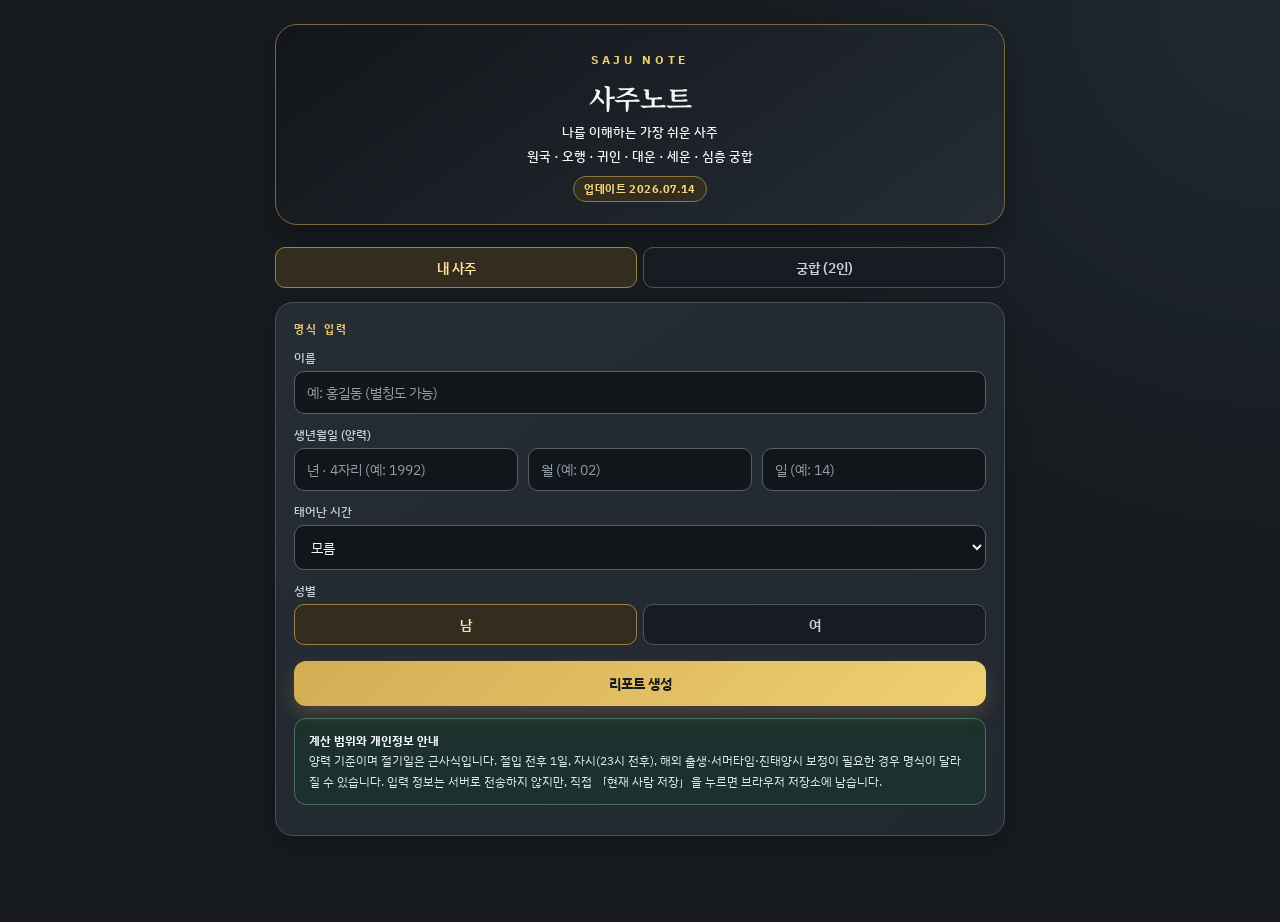
==== commit 6ab3fac4: "Add files via upload" ====
--- a/index.html
+++ b/index.html
@@ -3,26 +3,26 @@
 <head>
 <meta charset="UTF-8">
 <meta name="viewport" content="width=device-width, initial-scale=1.0">
-<title>사주노트 | 나를 읽는 사주·궁합</title>
-<meta name="description" content="생년월일과 출생시간으로 나의 핵심 성향, 원국, 오행, 귀인, 대운·세운과 2인 궁합을 한눈에 살펴보세요.">
-<meta name="theme-color" content="#F7F3ED">
-<link rel="canonical" href="https://jaayunss.netlify.app/">
+<title>사주노트 | 나를 이해하는 가장 쉬운 사주</title>
+<meta name="description" content="원국·오행·귀인·대운·세운·궁합까지, 나를 이해하는 가장 쉬운 사주">
+<meta name="theme-color" content="#171B20">
+<link rel="canonical" href="https://sajuapp-181.pages.dev/">
 <link rel="icon" type="image/png" href="/saju-icon.png">
 <link rel="apple-touch-icon" href="/saju-icon.png">
 <meta property="og:locale" content="ko_KR">
 <meta property="og:type" content="website">
 <meta property="og:site_name" content="사주노트">
-<meta property="og:title" content="사주노트 | 나를 읽는 사주·궁합">
-<meta property="og:description" content="나의 핵심 성향부터 원국·오행·귀인·대운과 두 사람의 심층 궁합까지 무료로 확인하세요.">
-<meta property="og:url" content="https://jaayunss.netlify.app/">
-<meta property="og:image" content="https://jaayunss.netlify.app/saju-share-cover.png">
+<meta property="og:title" content="사주노트 | 나를 이해하는 가장 쉬운 사주">
+<meta property="og:description" content="원국·오행·귀인·대운·세운·궁합까지, 나를 이해하는 가장 쉬운 사주">
+<meta property="og:url" content="https://sajuapp-181.pages.dev/">
+<meta property="og:image" content="https://sajuapp-181.pages.dev/saju-share-cover.png">
 <meta property="og:image:width" content="1200">
 <meta property="og:image:height" content="630">
 <meta property="og:image:alt" content="사주노트 공유 이미지">
 <meta name="twitter:card" content="summary_large_image">
-<meta name="twitter:title" content="사주노트 | 나를 읽는 사주·궁합">
-<meta name="twitter:description" content="원국·오행·귀인·대운·세운과 2인 궁합을 한눈에 확인하세요.">
-<meta name="twitter:image" content="https://jaayunss.netlify.app/saju-share-cover.png">
+<meta name="twitter:title" content="사주노트 | 나를 이해하는 가장 쉬운 사주">
+<meta name="twitter:description" content="원국·오행·귀인·대운·세운·궁합까지, 나를 이해하는 가장 쉬운 사주">
+<meta name="twitter:image" content="https://sajuapp-181.pages.dev/saju-share-cover.png">
 <!-- Engine: v4.5 logic audit / Public UI: v4.6 easy-read benchmark / Update: 2026-07-13 -->
 <style>
 @import url('https://fonts.googleapis.com/css2?family=Noto+Serif+KR:wght@400;600;700&family=IBM+Plex+Sans+KR:wght@400;500;600&display=swap');
@@ -307,9 +307,129 @@
 }
 @media(prefers-color-scheme:dark){html,body{background:var(--bg)!important;color:var(--ink)!important}}
 
+/* v6.2 unified editorial theme: light reading cards with dark signature summaries */
+header{background:linear-gradient(145deg,#181d23,#272e36)!important;border-color:#6f6038!important;box-shadow:0 12px 28px rgba(22,25,29,.16)!important}
+header h1,header .sub{color:#f5f7f8!important}
+header .overline{color:#f0cf72!important}
+header .update-badge{background:#332d1f!important;border-color:#8c7842!important;color:#f5d77f!important}
+.hero-summary{background:linear-gradient(145deg,#1b2026,#29313a)!important;border-color:#76663c!important;box-shadow:0 12px 28px rgba(22,25,29,.14)!important}
+.hero-summary .hero-kicker{color:#f0cf72!important}
+.hero-summary .hero-title{color:#f7f4ed!important}
+.hero-summary .hero-copy{color:#d9dfe5!important}
+.hero-summary:after{color:rgba(240,207,114,.07)!important}
+
+.compat-report{--compat-ink:#2d2a30;--compat-muted:#69636d;--compat-line:#e1dad2;--compat-soft:#f7f4ef;--compat-gold:#8a672d;color:var(--compat-ink)}
+.compat-report .card{background:#fff!important;border-color:var(--compat-line)!important;box-shadow:0 10px 24px rgba(47,39,50,.06)!important}
+.compat-report .compat-hero{background:linear-gradient(135deg,#29291f,#25252d 48%,#202b34)!important;border-color:#8e7840!important;box-shadow:0 10px 24px rgba(22,25,29,.14)}
+.compat-report .body{color:#3d3940!important}
+.compat-report .body.sm,.compat-report .dim,.compat-report .faint,.compat-report .note,.compat-report .aside,.compat-report .compat-chart-caption{color:var(--compat-muted)!important}
+.compat-report .eyebrow{color:var(--compat-gold)!important;font-weight:700}
+.compat-report .cardtitle,.compat-report .cream,.compat-report .compat-metric-top,.compat-report .compat-year-title,.compat-report .compat-element-name{color:var(--compat-ink)!important}
+.compat-report .compat-type,.compat-report .compat-num,.compat-report .compat-person-name,.compat-report .compat-year-score,.compat-report .speech-person{color:var(--compat-gold)!important}
+.compat-report .compat-nav a{background:#242a31;border-color:#58626c;color:#f2f4f6}
+.compat-report .compat-metric,.compat-report .compat-person,.compat-report .compat-action,.compat-report .subcard{background:var(--compat-soft)!important;border-color:var(--compat-line)!important}
+.compat-report .compat-action.good{background:#f1f8f3!important;border-color:#c0dcc7!important}
+.compat-report .compat-action.caution{background:#fff4f2!important;border-color:#e5c3bd!important}
+.compat-report .compat-bar{background:#ded8d0!important}
+.compat-report .compat-element-bar{background:#e6e1db!important;border-color:#d8d0c8!important}
+.compat-report .compat-year{border-color:#e5ded7!important}
+.compat-report .divider{background:#e5ded7!important}
+.compat-report .compat-hero .body,.compat-report .compat-hero .dim,.compat-report .compat-hero .note{color:#e4e8ec!important}
+.compat-report .compat-hero .eyebrow,.compat-report .compat-hero .compat-type,.compat-report .compat-hero .compat-archetype{color:#f0cf72!important}
+.compat-report .compat-hero .compat-bigscore,.compat-report .compat-hero .cardtitle{color:#f7f4ed!important}
+.compat-report .compat-highlight>div{background:#171c22!important;border-color:#4b555f!important}
+.compat-report .compat-chart,.compat-report .compat-flow-wrap,.compat-report .compat-timeline-chart{background:#1b2128!important;border-color:#4b555f!important}
+.compat-report .compat-chart .compat-chart-caption,.compat-report .compat-flow-wrap .compat-chart-caption,.compat-report .compat-timeline-chart .compat-chart-caption,.compat-report .visual-key span{color:#d9dfe5!important}
+.compat-report .scene-card{background:#fff!important;border-color:var(--compat-line)!important;box-shadow:0 8px 20px rgba(47,39,50,.05)!important}
+.compat-report .scene-q{background:linear-gradient(90deg,#fff1f5,#f3f0ff)!important;color:#3b353d!important}
+.compat-report .speech-bubble{background:#f2eef4!important;border-color:#ddd3e2!important;color:#3d3940!important}
+.compat-report .speech-bubble:after{border-color:#f2eef4 transparent transparent!important}
+.compat-report .compat-action li{color:#48434b!important}
+.compat-report .compat-script{background:#eef5fa!important;border-color:#c7d9e6!important;color:#354a59!important}
+.compat-report .compat-fun-tip{background:#fff8e7!important;border-left-color:#c49a43!important;color:#55482d!important}
+.compat-report .compat-element-legend span{color:#625c65!important}
+.compat-report .keyline{background:#fff7df!important;border-left-color:#c49a43!important;color:#332f28!important}
+.compat-report .notice{background:#edf6f3!important;border-color:#c4ddd5!important;color:#455e57!important}
+.compat-report .notice strong{color:#31463f!important}
+.compat-report .gauge{background:#ece7e1!important}
+.compat-report .btn-ghost{background:#fff!important;border-color:#cfc8c1!important;color:#403b43!important}
+.compat-report footer{border-color:var(--compat-line)!important}
+@media(max-width:520px){.compat-report .body{font-size:14.5px}.compat-report .body.sm{font-size:13.5px}.compat-report .dim,.compat-report .note{font-size:12px}.compat-report .compat-element-name{font-size:11.5px}}
+@media print{
+  header,.hero-summary,.compat-report .compat-hero,.compat-report .compat-chart,.compat-report .compat-flow-wrap,.compat-report .compat-timeline-chart{background:#fff!important;color:#111!important;border-color:#aaa!important;box-shadow:none!important}
+  header h1,header .sub,.hero-summary .hero-title,.hero-summary .hero-copy,.hero-summary .hero-kicker,.compat-report .compat-hero .body,.compat-report .compat-hero .dim,.compat-report .compat-hero .note,.compat-report .compat-hero .eyebrow,.compat-report .compat-hero .compat-bigscore,.compat-report .compat-hero .cardtitle{color:#222!important}
+}
+
+/* v6.3 unified high-contrast dark mode */
+:root{--bg:#171b20;--surface:#242a31;--surface-soft:#1b2026;--ink:#f4f6f8;--muted:#c8d0d7;--line:#46505a;--gold:#f0cf72;--gold-soft:#332d1f;--lav:#b9a7f4;--lav-soft:#292535;--mint:#9fd8c2;--mint-soft:#1c302d;--rose:#f0a198;--rose-soft:#352326}
+html,body{background:#171b20!important;color:#f4f6f8!important;color-scheme:dark}
+body{background:radial-gradient(circle at top right,rgba(111,163,214,.10),transparent 35%),#171b20!important}
+.wrap{color:#f4f6f8!important}
+header{background:linear-gradient(145deg,#12161b,#252c34)!important;border-color:#78683e!important;box-shadow:0 12px 30px rgba(0,0,0,.30)!important}
+header h1,header .sub{color:#f4f6f8!important}.overline{color:#f0cf72!important}
+.update-badge{background:#332d1f!important;border-color:#8c7842!important;color:#f5d77f!important}
+nav{background:#11161b!important;border-color:#46505a!important;box-shadow:inset 0 1px 0 rgba(255,255,255,.04)!important}
+.tabbtn{color:#c8d0d7!important}.tabbtn.on{background:#f0cf72!important;color:#171b20!important;box-shadow:0 3px 12px rgba(0,0,0,.28)!important}
+.card,.core-card,.quick-btn,.pro-metric{background:linear-gradient(145deg,#252c34,#22282f)!important;border-color:#46505a!important;box-shadow:0 10px 26px rgba(0,0,0,.22)!important}
+.subcard,.confidence-item,.focus-card,.pcol,.dcell,.domain-box,.ring-item{background:#1a1f25!important;border-color:#424c56!important}
+.pcol.day{background:#302b1f!important;border-color:#8c7842!important}
+h1,h2,h3,.cardtitle,.hero-title,.core-value,.focus-main,.cream,.pchar,.dgz,.ygz,.pro-section-title{color:#f7f4ed!important}
+.body{color:#edf1f4!important}.body.sm,.sub,.dim,.faint,.note,label,.core-desc,.hero-copy,.focus-copy,.ring-label,.domain-box p,.action-line,.aside,.evidence{color:#c8d0d7!important}
+.eyebrow{color:#e2c66f!important;font-weight:700!important}.hl,.psal,details summary,.pro-year{color:#f0cf72!important}
+.pro-score{color:#ffe8a3!important;font-size:25px!important;font-weight:800!important;text-shadow:0 1px 10px rgba(240,207,114,.16)}
+.pro-score .dim{color:#dce2e7!important;font-size:15px!important;text-shadow:none}
+.hero-summary{background:linear-gradient(145deg,#1b2026,#29313a)!important;border-color:#76663c!important;box-shadow:0 12px 28px rgba(0,0,0,.24)!important}
+.hero-summary .hero-kicker{color:#f0cf72!important}.hero-summary .hero-title{color:#f7f4ed!important}.hero-summary .hero-copy{color:#d9dfe5!important}
+.inp{background:#11161b!important;color:#f4f6f8!important;border-color:#56616c!important}.inp:focus{border-color:#f0cf72!important;box-shadow:0 0 0 3px rgba(240,207,114,.14)!important}.inp::placeholder{color:#929da7!important}
+.inp option{background:#11161b;color:#f4f6f8}
+.segbtn{background:#171c22!important;color:#cbd2d8!important;border-color:#4b5661!important}.segbtn.on{background:#332d1f!important;color:#ffe39a!important;border-color:#9a8247!important}
+.btn-gold{background:linear-gradient(135deg,#d3ad54,#f0cf72)!important;color:#171b20!important;box-shadow:0 8px 18px rgba(211,173,84,.22)!important}
+.btn-ghost{background:#20262d!important;color:#f2f5f7!important;border-color:#64707b!important}
+.notice{background:#1c302d!important;border-color:#496e66!important;color:#dcebe7!important}.notice strong{color:#f3faf8!important}
+.keyline{background:#352f20!important;border-left-color:#f0cf72!important;color:#fff4d0!important}
+.gauge{background:#10151a!important}.gfill{background:linear-gradient(90deg,#a991d0,#e0b94f,#d4777f)!important}
+.dcell.now{background:#332d1f!important;border-color:#9a8247!important;box-shadow:0 6px 16px rgba(240,207,114,.15)!important}.dcell.sel{border-color:#b9a7f4!important}
+.yrow,.divider{border-color:#46505a!important}.divider{background:#46505a!important}.tag{background:#1b2026!important}
+.focus-card.good{background:#1c3027!important;border-color:#4e7965!important}.focus-card.care{background:#352326!important;border-color:#805159!important}
+.focus-card.good .focus-title{color:#9fd8c2!important}.focus-card.care .focus-title{color:#f0a198!important}
+.score-ring:after{background:#22282f!important}.score-ring strong{color:#fff2bd!important}.ring-note{color:#aeb7bf!important}
+.quick-btn{color:#f1f4f6!important}.domain-box h4,.section-chip{color:#f0cf72!important}.action-num{background:#332d1f!important;color:#f0cf72!important}
+.share-card{background:linear-gradient(135deg,#12161b,#2a3139)!important;border-color:#78683e!important}.share-main{color:#f7f4ed!important}.share-tags span{color:#d8dee3!important;border-color:#56616c!important}
+.character-hero,.cute-hero{background:linear-gradient(135deg,#25242d,#202a31)!important;border-color:#5c5367!important;box-shadow:0 14px 34px rgba(0,0,0,.22)!important}
+.character-card{background:#1a1f25!important;border-color:#46505a!important;box-shadow:0 10px 24px rgba(0,0,0,.18)!important}
+.character-question,.character-answer,.meme-line,.character-card .big{color:#f3f5f7!important}.character-card h4{color:#f0cf72!important}
+.character-badge{background:#292535!important;color:#d9c9f1!important;border-color:#5f536f!important}
+.hero-mascot{filter:none!important;background:#2b2632!important;border-color:#5f536f!important;box-shadow:0 8px 18px rgba(0,0,0,.22)!important}
+.share-meme{background:linear-gradient(135deg,#1c2025,#292535)!important;border-color:#746587!important}
+.scene-card{background:#171c22!important;border-color:#46505a!important;box-shadow:0 8px 22px rgba(0,0,0,.20)!important}.scene-q{color:#f5f1f6!important;background:linear-gradient(90deg,#372d34,#282735)!important}.scene-a{color:#f1f3f5!important}.scene-tip{background:#1c302d!important;color:#bfe8d7!important}.character-disclaimer{color:#adb7c0!important;border-color:#46505a!important}
+.speech-bubble{background:#252b32!important;color:#f1f3f5!important}.speech-bubble:after{border-color:#252b32 transparent transparent!important}
+.quality-badge{background:#1c3027!important;border-color:#4e7965!important;color:#a9dfc9!important}
+footer{border-color:#46505a!important}
+
+.compat-report{color:#f4f6f8!important}
+.compat-report .card{background:linear-gradient(145deg,#252c34,#22282f)!important;border-color:#46505a!important;box-shadow:0 10px 26px rgba(0,0,0,.22)!important}
+.compat-report .compat-hero{background:linear-gradient(135deg,#29291f,#25252d 48%,#202b34)!important;border-color:#8e7840!important}
+.compat-report .body{color:#edf1f4!important}.compat-report .body.sm,.compat-report .dim,.compat-report .faint,.compat-report .note,.compat-report .aside,.compat-report .compat-chart-caption{color:#c8d0d7!important}
+.compat-report .eyebrow,.compat-report .compat-type,.compat-report .compat-num,.compat-report .compat-archetype,.compat-report .compat-person-name,.compat-report .compat-year-score,.compat-report .speech-person{color:#f0cf72!important}
+.compat-report .cardtitle,.compat-report .cream,.compat-report .compat-bigscore,.compat-report .compat-metric-top,.compat-report .compat-year-title,.compat-report .compat-element-name{color:#f7f4ed!important}
+.compat-report .compat-metric,.compat-report .compat-person,.compat-report .compat-action,.compat-report .subcard,.compat-report .compat-highlight>div{background:#171c22!important;border-color:#46505a!important}
+.compat-report .compat-action.good{background:#1b3025!important;border-color:#4e7965!important}.compat-report .compat-action.caution{background:#352326!important;border-color:#805159!important}
+.compat-report .compat-action li{color:#e3e8ec!important}
+.compat-report .compat-bar,.compat-report .gauge{background:#10151a!important}.compat-report .compat-element-bar{background:#10151a!important;border-color:#46505a!important}.compat-report .compat-year{border-color:#46505a!important}
+.compat-report .compat-chart,.compat-report .compat-flow-wrap,.compat-report .compat-timeline-chart{background:#1b2128!important;border-color:#4b555f!important}
+.compat-report .compat-chart .compat-chart-caption,.compat-report .compat-flow-wrap .compat-chart-caption,.compat-report .compat-timeline-chart .compat-chart-caption,.compat-report .visual-key span{color:#d9dfe5!important}
+.compat-report .scene-card{background:#171c22!important;border-color:#46505a!important}.compat-report .scene-q{background:linear-gradient(90deg,#372d34,#282735)!important;color:#f7f3f6!important}.compat-report .speech-bubble{background:#252b32!important;border-color:#46505a!important;color:#f1f3f5!important}.compat-report .speech-bubble:after{border-color:#252b32 transparent transparent!important}
+.compat-report .compat-script{background:#1b2a36!important;border-color:#45647b!important;color:#edf4f8!important}.compat-report .compat-fun-tip{background:#302b1d!important;border-left-color:#f0cf72!important;color:#f4e8c6!important}
+.compat-report .compat-element-legend span{color:#dce2e7!important}.compat-report .keyline{background:#352f20!important;border-left-color:#f0cf72!important;color:#fff4d0!important}.compat-report .notice{background:#1c302d!important;border-color:#496e66!important;color:#dcebe7!important}.compat-report .notice strong{color:#f3faf8!important}.compat-report .btn-ghost{background:#20262d!important;border-color:#64707b!important;color:#f2f5f7!important}.compat-report footer{border-color:#46505a!important}
+@media print{
+  html,body{background:#fff!important;color:#111!important}
+  header,.card,.core-card,.quick-btn,.pro-metric,.subcard,.confidence-item,.focus-card,.pcol,.dcell,.domain-box,.ring-item,.hero-summary,.compat-report .card,.compat-report .compat-hero{background:#fff!important;color:#111!important;border-color:#aaa!important;box-shadow:none!important}
+  .body,.body.sm,.sub,.dim,.faint,.note,label,.core-desc,.hero-copy,.focus-copy,.ring-label,.domain-box p,.action-line,.aside,.eyebrow,.cardtitle,.cream,.pro-score,.pro-score .dim{color:#222!important;text-shadow:none!important}
+}
+
 </style>
 </head>
-<body class="light-theme">
+<body class="dark-theme">
 <!-- v6 modular project: style, data, storage, app separated for GitHub maintenance -->
 <a class="skip" href="#app">본문으로 건너뛰기</a>
 <div class="wrap" id="app" aria-live="polite"></div>
@@ -1515,7 +1635,7 @@
   const noteBlock=arr=>arr.map(n=>`<div class="subcard"><div class="cardtitle" style="font-size:13px;color:${n.c}">${n.t}${ptsBadge(n)}</div><div class="body sm">${n.d}</div></div>`).join("");
   const metricGrid=c.metrics.map(m=>`<div class="compat-metric"><div class="compat-metric-top"><span>${m.label}</span><span class="compat-num">${m.score}</span></div><div class="compat-bar"><span style="width:${m.score}%"></span></div><div class="dim">${m.desc}</div></div>`).join("");
   const childCard=c.child?`<div class="card compat-anchor" id="compat-child"><div class="eyebrow">자녀·가족계획 흐름 · 전통 상징 참고</div><div class="body sm">이 영역은 임신 가능성을 계산하지 않습니다. 전통 명리의 자녀 상징이 원국과 세운에 어떻게 드러나는지만 설명합니다.</div><div class="compat-duo"><div class="compat-person"><div class="compat-person-name">${esc(c.child.wifeName)}님 · ${c.child.wifeInfo.primary} ${E_KR[c.child.wifeInfo.element]}(${c.child.wifeInfo.element})</div><div class="body sm">${c.child.wifeInfo.note} 원국 표시 ${c.child.wifeInfo.count}개 · 가중 오행 ${c.child.wifeInfo.percent}%.</div></div><div class="compat-person"><div class="compat-person-name">${esc(c.child.husbandName)}님 · ${c.child.husbandInfo.primary} ${E_KR[c.child.husbandInfo.element]}(${c.child.husbandInfo.element})</div><div class="body sm">${c.child.husbandInfo.note} 원국 표시 ${c.child.husbandInfo.count}개 · 가중 오행 ${c.child.husbandInfo.percent}%.</div></div></div><div class="notice"><strong>오행 연결 확인</strong> 자녀 상징을 단순히 “목이 부족하다”처럼 판단하지 않습니다. 각 사람의 일간에 따라 식상·관성의 오행이 달라집니다. 특히 금 일간의 식상은 수(水)입니다.</div>${!c.child.hourKnown?`<div class="notice"><strong>신뢰도 제한</strong> 두 사람 중 한 명이라도 출생시간이 없어 전통적으로 자녀궁으로 보는 시주를 확인하지 못했습니다. 아래 연도는 낮은 신뢰도의 참고 흐름입니다.</div>`:""}${c.child.windows.length?c.child.windows.map(w=>`<div class="subcard"><div class="cardtitle" style="font-size:13px;color:${w.both?"#E5C465":"#7DB889"}">${w.year}년${w.both?" · 두 사람의 1차 참고축이 함께 활성화":w.wGood?` · ${c.child.wifeName}님 식상 흐름`:` · ${c.child.husbandName}님 관성 흐름`}</div><div class="dim">가족계획을 논의하거나 돌봄·창작·책임 이슈에 관심이 커질 수 있는 상징적 시기입니다. 출산 사건을 예측하는 뜻은 아닙니다.</div></div>`).join(""):`<div class="subcard"><div class="body sm">향후 6년에는 이 계산 방식의 1차 참고축이 동시에 두드러지는 해가 없습니다. 자녀 인연이나 임신 가능성이 없다는 뜻이 아닙니다.</div></div>`}<div class="note">임신·난임·피임·출산 시기 판단에는 사용할 수 없으며 의료진의 안내와 실제 가족계획을 우선하세요.</div></div>`:"";
-  return `<header><div class="overline">四柱深層 · COMPATIBILITY</div><h1>${esc(A.name)} ✕ ${esc(B.name)}</h1><div class="sub">${A.p.dayStem}${A.p.dayBranch} 일주 · ${B.p.dayStem}${B.p.dayBranch} 일주</div><div class="update-badge">업데이트 2026.07.14</div></header>
+  return `<div class="compat-report"><header><div class="overline">四柱深層 · COMPATIBILITY</div><h1>${esc(A.name)} ✕ ${esc(B.name)}</h1><div class="sub">${A.p.dayStem}${A.p.dayBranch} 일주 · ${B.p.dayStem}${B.p.dayBranch} 일주</div><div class="update-badge">업데이트 2026.07.14</div></header>
   <div class="toolbar"><button type="button" class="btn btn-ghost" id="compat-copy" onclick="copyCompatSummary()">궁합 요약 복사</button><button type="button" class="btn btn-ghost" onclick="window.print()">궁합 전체 인쇄 · PDF</button></div>
   <div class="compat-hero"><span class="compat-type">${meta.badge} · ${esc(c.type)}</span><div class="compat-scoreline"><div><div class="eyebrow" style="margin-top:12px">${meta.scoreTitle}</div><div class="compat-bigscore">${c.score}<span style="font-size:16px;color:#C3CBD3"> / 100</span></div></div><div><div class="eyebrow">관계 캐릭터</div><div class="compat-archetype">${c.archetype.name}</div></div></div><div class="body" style="margin-top:12px">${c.archetype.desc}</div><div class="compat-highlight"><div><div class="dim">가장 잘 맞는 영역</div><div class="cardtitle" style="margin-top:4px">${c.top[0].label} ${c.top[0].score}점</div></div><div><div class="dim">의식적으로 맞출 영역</div><div class="cardtitle" style="margin-top:4px">${c.low[0].label} ${c.low[0].score}점</div></div></div><div class="note">점수는 관계의 성공 확률이 아니라 앱 내부의 전통 명리 비교 지표입니다.</div></div>
   <div class="compat-nav screen-only"><a href="#compat-summary">총평</a><a href="#compat-metrics">8대 지수</a><a href="#compat-role">서로의 역할</a><a href="#compat-talk">대화·갈등</a><a href="#compat-money">돈·생활</a><a href="#compat-support">귀인</a><a href="#compat-fun">상황극</a><a href="#compat-traditional">전통 근거</a></div>
@@ -1535,18 +1655,18 @@
   ${childCard}
   <div class="card"><div class="eyebrow">두 사람의 기본 기질</div><div class="body sm"><span class="cream">${esc(A.name)}</span> — ${DM_DESC[A.p.dayStem]}</div><div class="divider"></div><div class="body sm"><span class="cream">${esc(B.name)}</span> — ${DM_DESC[B.p.dayStem]}</div></div>
   <div class="card"><div class="eyebrow">궁합은 이렇게 계산했어요</div><div class="body sm">기본 전통 점수는 일간·일지·띠·오행 보완을 중심으로 계산합니다. 별도의 8대 관계 지수는 같은 계산값을 대화·생활·갈등·돈·성장·귀인·추진력 관점으로 재편집한 앱 내부 상대 지표입니다.</div><div class="subcard"><div class="body sm"><span class="cream">일간</span> — 간합·상생·비화·상극을 통해 기본 성정의 만남을 봅니다.</div></div><div class="subcard"><div class="body sm"><span class="cream">일지</span> — 육합·삼합·충·원진·귀문·형으로 가까운 관계의 생활 결을 봅니다.</div></div><div class="subcard"><div class="body sm"><span class="cream">띠·오행·신강약</span> — 바깥 어울림, 부족한 기운의 보완, 추진력 차이를 함께 봅니다.</div></div><div class="note">궁합은 관계의 성공·결혼·이별을 예측하지 않습니다. 실제 관계의 질은 대화, 안전, 존중, 생활 조건에 의해 달라집니다.</div></div>
-  <button class="btn btn-ghost" onclick="backToInput()">처음으로 돌아가기</button><footer><div class="dim">사주노트 · 업데이트 2026.07.14 · 전통 명리 기반 참고 콘텐츠 · 중요한 결정은 실제 관계와 전문가 판단을 우선하세요</div></footer>`;
+  <button class="btn btn-ghost" onclick="backToInput()">처음으로 돌아가기</button><footer><div class="dim">사주노트 · 업데이트 2026.07.14 · 전통 명리 기반 참고 콘텐츠 · 중요한 결정은 실제 관계와 전문가 판단을 우선하세요</div></footer></div>`;
 }
 
 /* ═══════════ 상태 & 유틸 ═══════════ */
 const NOW = new Date();
-const state = { view: "input", mode: "single", tab: "premium", name: "", y: "", m: "", d: "", hour: "", gender: "남", name2: "", y2: "", m2: "", d2: "", hour2: "", gender2: "여", err: "", person: null, person2: null, selDaeun: null, profiles: [], profilesLoaded: false, compat: null, compatType: "연인", theme: "light" };
+const state = { view: "input", mode: "single", tab: "premium", name: "", y: "", m: "", d: "", hour: "", gender: "남", name2: "", y2: "", m2: "", d2: "", hour2: "", gender2: "여", err: "", person: null, person2: null, selDaeun: null, profiles: [], profilesLoaded: false, compat: null, compatType: "연인", theme: "dark" };
 function esc(s) { return String(s).replace(/[&<>"']/g, c => ({ "&": "&amp;", "<": "&lt;", ">": "&gt;", '"': "&quot;", "'": "&#39;" }[c])); }
 function gzKr(stem, branch) { return KS[stem] + KB[branch]; }
 
 /* STORAGE: js/storage.js */
-function applyTheme(){document.body.classList.add('light-theme');}
-function toggleTheme(){document.body.classList.add('light-theme');}
+function applyTheme(){document.body.classList.remove('light-theme');document.body.classList.add('dark-theme');}
+function toggleTheme(){applyTheme();}
 const ANIMAL_EMOJI={쥐:'🐭',소:'🐮',호랑이:'🐯',토끼:'🐰',용:'🐲',뱀:'🐍',말:'🐴',양:'🐑',원숭이:'🐵',닭:'🐔',개:'🐶',돼지:'🐷'};
 function firstHeadline(text){const m=String(text||'').match(/【한마디로:\s*([^】]+)】/);return m?m[1]:String(text||'').split('—')[0].trim();}
 function specificGodCounts(p){const c={비견:0,겁재:0,식신:0,상관:0,편재:0,정재:0,편관:0,정관:0,편인:0,정인:0};p.pillars.forEach(x=>{if(x.pos!=='일주'&&c[x.sg]!==undefined)c[x.sg]++;if(c[x.bg]!==undefined)c[x.bg]++;});return c;}
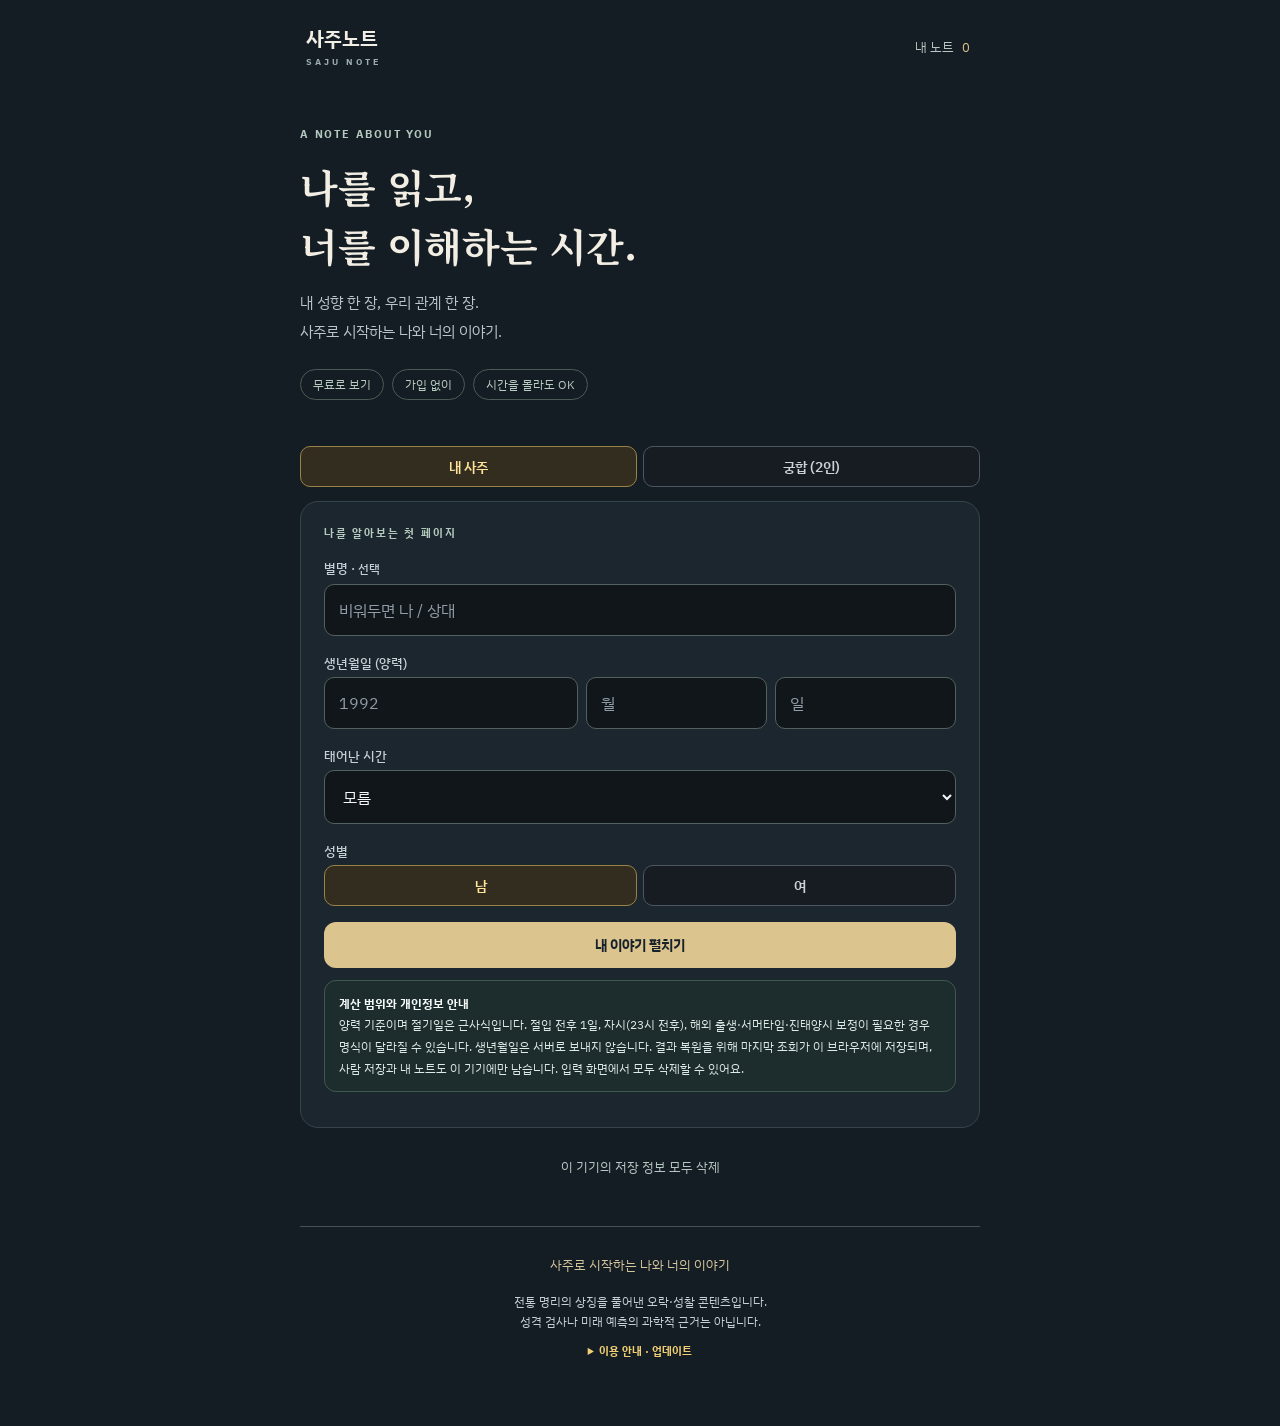
==== commit 4055ad93: "Add files via upload" ====
--- a/index.html
+++ b/index.html
@@ -4,7 +4,7 @@
 <meta charset="UTF-8">
 <meta name="viewport" content="width=device-width, initial-scale=1.0">
 <title>사주노트 | 나를 이해하는 가장 쉬운 사주</title>
-<meta name="description" content="원국·오행·귀인·대운·세운·궁합까지, 나를 이해하는 가장 쉬운 사주">
+<meta name="description" content="내 성향 한 장, 우리 관계 한 장. 사주로 시작하는 나와 너의 이야기.">
 <meta name="theme-color" content="#171B20">
 <link rel="canonical" href="https://sajuapp-181.pages.dev/">
 <link rel="icon" type="image/png" href="/saju-icon.png">
@@ -13,7 +13,7 @@
 <meta property="og:type" content="website">
 <meta property="og:site_name" content="사주노트">
 <meta property="og:title" content="사주노트 | 나를 이해하는 가장 쉬운 사주">
-<meta property="og:description" content="원국·오행·귀인·대운·세운·궁합까지, 나를 이해하는 가장 쉬운 사주">
+<meta property="og:description" content="내 성향 한 장, 우리 관계 한 장. 사주로 시작하는 나와 너의 이야기.">
 <meta property="og:url" content="https://sajuapp-181.pages.dev/">
 <meta property="og:image" content="https://sajuapp-181.pages.dev/saju-share-cover.png">
 <meta property="og:image:width" content="1200">
@@ -21,2328 +21,9 @@
 <meta property="og:image:alt" content="사주노트 공유 이미지">
 <meta name="twitter:card" content="summary_large_image">
 <meta name="twitter:title" content="사주노트 | 나를 이해하는 가장 쉬운 사주">
-<meta name="twitter:description" content="원국·오행·귀인·대운·세운·궁합까지, 나를 이해하는 가장 쉬운 사주">
+<meta name="twitter:description" content="내 성향 한 장, 우리 관계 한 장. 사주로 시작하는 나와 너의 이야기.">
 <meta name="twitter:image" content="https://sajuapp-181.pages.dev/saju-share-cover.png">
 <!-- Engine: v4.5 logic audit / Public UI: v4.6 easy-read benchmark / Update: 2026-07-13 -->
-<style>
-@import url('https://fonts.googleapis.com/css2?family=Noto+Serif+KR:wght@400;600;700&family=IBM+Plex+Sans+KR:wght@400;500;600&display=swap');
-*{box-sizing:border-box;margin:0;font-family:'IBM Plex Sans KR',system-ui,sans-serif}
-html{background:#191D22}
-body{background:#191D22;color:#F0F2F4}
-.wrap{max-width:720px;margin:0 auto;padding:32px 16px 64px}
-.serif,h1,h2,h3,.plate,.gz{font-family:'Noto Serif KR',serif}
-header{text-align:center;margin-bottom:22px;padding:26px 18px 22px;background:#12151A;border-radius:16px;border:1px solid rgba(229,196,101,.3)}
-.overline{font-size:11.5px;letter-spacing:.32em;color:#E5C465;font-weight:700}
-h1{font-size:27px;color:#F7F1E1;margin-top:10px;font-weight:700;letter-spacing:-.01em}
-.sub{font-size:12.5px;color:#C9CFD5;margin-top:6px;font-weight:500}
-.update-badge{display:inline-flex;align-items:center;justify-content:center;margin-top:11px;padding:4px 10px;border-radius:999px;border:1px solid rgba(229,196,101,.38);background:rgba(229,196,101,.08);color:#E5C465;font-size:10.5px;font-weight:700;letter-spacing:.04em}
-nav{display:flex;gap:4px;background:rgba(255,255,255,.05);border:1px solid rgba(255,255,255,.12);border-radius:999px;padding:4px;margin-bottom:20px;overflow-x:auto}
-.tabbtn{flex:1;border:0;background:none;color:#C3CBD3;font-size:11.5px;font-weight:600;padding:9px 6px;border-radius:999px;cursor:pointer;white-space:nowrap}
-.tabbtn.on{background:#F7F1E1;color:#191d22}
-.card{background:#242A31;border:1px solid rgba(255,255,255,.14);border-radius:16px;padding:18px;margin-bottom:14px;box-shadow:0 2px 10px rgba(0,0,0,.25)}
-.subcard{background:rgba(0,0,0,.28);border:1px solid rgba(255,255,255,.1);border-radius:12px;padding:12px 14px;margin-top:10px}
-.eyebrow{font-size:10.5px;letter-spacing:.22em;color:#B6BEC6;margin-bottom:8px;font-weight:600}
-.cardtitle{font-size:15.5px;font-weight:700;color:#F7F1E1;margin-bottom:6px}
-.body{font-size:14px;line-height:1.85;color:#F0F2F4}
-.body.sm{font-size:13px;color:#D8DEE3}
-.dim{font-size:12px;color:#C3CBD3;line-height:1.65}
-.faint{color:#B6BEC6}.cream{color:#F7F1E1}
-.note{text-align:center;font-size:11.5px;color:#C3CBD3;margin-top:12px;line-height:1.65}
-/* 원국판 */
-.plate{display:grid;gap:7px;margin-top:12px}
-.pcol{background:rgba(0,0,0,.3);border:1px solid rgba(255,255,255,.12);border-radius:12px;padding:11px 4px;text-align:center}
-.pcol.day{border-color:rgba(217,180,74,.65);background:rgba(217,180,74,.1)}
-.ppos{font-size:10.5px;color:#C3CBD3;letter-spacing:.12em;font-weight:600}
-.pgod{font-size:11px;color:#D8DEE3;margin-top:4px}
-.pchar{font-size:27px;font-weight:700;margin:3px 0;line-height:1.3}
-.pk{font-size:10.5px;color:#B6BEC6}
-.phid{font-size:10.5px;color:#D8DEE3;margin-top:6px;line-height:1.6}
-.puns{font-size:11px;margin-top:6px;color:#D8DEE3;font-weight:500}
-.psal{font-size:9.5px;margin-top:4px;color:#E5C465;line-height:1.5}
-/* 오행 바 */
-.ebar{display:flex;height:13px;border-radius:6px;overflow:hidden;margin:10px 0 8px}
-.eleg{display:flex;gap:12px;flex-wrap:wrap;font-size:12px;color:#D8DEE3;font-weight:500}
-.edot{display:inline-block;width:9px;height:9px;border-radius:50%;margin-right:5px;vertical-align:baseline}
-/* 게이지 */
-.gauge{height:11px;border-radius:6px;background:rgba(255,255,255,.1);overflow:hidden;margin:8px 0 5px}
-.gfill{height:100%;border-radius:6px;background:linear-gradient(90deg,#6FA3D6,#E5C465,#EA6B5C)}
-.gscale{display:flex;justify-content:space-between;font-size:10.5px;color:#B6BEC6}
-/* 대운 스트립 */
-.dstrip{display:flex;gap:6px;overflow-x:auto;padding:4px 0 8px}
-.dcell{min-width:60px;text-align:center;border:1px solid rgba(255,255,255,.14);border-radius:10px;padding:9px 4px;cursor:pointer;background:rgba(0,0,0,.25)}
-.dcell.now{border-color:#E5C465;background:rgba(229,196,101,.14);box-shadow:0 0 12px rgba(229,196,101,.3)}
-.dcell.sel{border-color:#F7F1E1}
-.dage{font-size:10.5px;color:#D8DEE3;font-weight:600}
-.dgz{font-size:18px;color:#F7F1E1;margin:2px 0}
-.dgod{font-size:10px;color:#C3CBD3;line-height:1.4}
-/* 세운 */
-.yrow{display:flex;gap:10px;align-items:flex-start;padding:13px 0;border-bottom:1px solid rgba(255,255,255,.1)}
-.yrow:last-child{border-bottom:0}
-.ybox{min-width:76px;text-align:center}
-.yyr{font-size:11.5px;color:#D8DEE3;font-weight:600}
-.ygz{font-size:20px;color:#F7F1E1}
-.yage{font-size:10.5px;color:#B6BEC6}
-.tags{display:flex;gap:5px;flex-wrap:wrap;margin-bottom:6px}
-.tag{font-size:10px;padding:3px 9px;border-radius:999px;border:1px solid;font-weight:600}
-/* 입력 */
-.inp{width:100%;background:rgba(0,0,0,.35);border:1px solid rgba(255,255,255,.18);border-radius:10px;color:#F7F1E1;padding:11px 12px;font-size:14px}
-.inp:focus{outline:none;border-color:#E5C465}
-label{font-size:11.5px;color:#C3CBD3;display:block;margin:12px 0 5px;font-weight:500}
-.row2{display:grid;grid-template-columns:1fr 1fr;gap:10px}
-.row3{display:grid;grid-template-columns:1fr 1fr 1fr;gap:10px}
-.btn{width:100%;border:0;border-radius:12px;padding:13px;font-size:14px;font-weight:700;cursor:pointer;margin-top:16px}
-.btn-gold{background:#E5C465;color:#191d22}
-.btn-ghost{background:none;border:1px solid rgba(255,255,255,.25);color:#F0F2F4;font-size:12.5px;padding:10px;margin-top:10px;font-weight:500}
-.seg{display:flex;gap:6px}
-.segbtn{flex:1;border:1px solid rgba(255,255,255,.18);background:rgba(0,0,0,.35);color:#C3CBD3;border-radius:10px;padding:10px;font-size:13.5px;font-weight:600;cursor:pointer}
-.segbtn.on{border-color:#E5C465;color:#F7F1E1;background:rgba(229,196,101,.14)}
-.err{color:#F0897C;font-size:12.5px;margin-top:8px;text-align:center}
-footer{border-top:1px solid rgba(255,255,255,.1);margin-top:32px;padding-top:16px;text-align:center}
-.chipline{display:flex;gap:6px;flex-wrap:wrap;margin-top:8px}
-.chip{font-size:11px;padding:3px 10px;border-radius:999px;border:1px solid rgba(255,255,255,.22);color:#D8DEE3;font-weight:500}
-.hl{color:#E5C465;font-weight:600}
-.spin{display:inline-block;width:14px;height:14px;border:2px solid rgba(255,255,255,.25);border-top-color:#191d22;border-radius:50%;animation:sp 1s linear infinite;vertical-align:middle;margin-right:6px}
-@keyframes sp{to{transform:rotate(360deg)}}
-@media(prefers-reduced-motion:reduce){.spin{animation:none}}
-:focus-visible{outline:3px solid #E5C465;outline-offset:3px}
-.skip{position:fixed;left:12px;top:-60px;z-index:999;background:#F7F1E1;color:#191d22;padding:10px 14px;border-radius:8px;font-weight:700}
-.skip:focus{top:12px}
-.notice{background:rgba(111,163,214,.10);border:1px solid rgba(111,163,214,.38);border-radius:12px;padding:12px 14px;margin:12px 0;font-size:12px;line-height:1.7;color:#D8DEE3}
-.notice strong{color:#F7F1E1}
-.toolbar{display:flex;gap:8px;flex-wrap:wrap;margin:10px 0 16px}
-.toolbar .btn{width:auto;flex:1;min-width:130px;margin-top:0}
-details{margin-top:10px} summary{cursor:pointer;color:#E5C465;font-size:12px;font-weight:700}
-@page{size:A4;margin:14mm 13mm 16mm}
-.print-only{display:none}
-.pro-grid{display:grid;grid-template-columns:repeat(2,minmax(0,1fr));gap:10px;margin-top:12px}
-.pro-metric{background:rgba(0,0,0,.25);border:1px solid rgba(255,255,255,.12);border-radius:12px;padding:13px}
-.pro-score{font-size:23px;font-weight:700;color:#F7F1E1;margin:3px 0}
-.pro-list{display:grid;gap:8px;margin-top:10px}
-.pro-row{display:grid;grid-template-columns:62px 1fr;gap:10px;align-items:start;padding:10px 0;border-bottom:1px solid rgba(255,255,255,.1)}
-.pro-row:last-child{border-bottom:0}
-.pro-year{font-weight:700;color:#E5C465}
-.pro-section-title{font-family:'Noto Serif KR',serif;font-size:20px;color:#F7F1E1;margin:28px 0 12px;padding-bottom:8px;border-bottom:2px solid rgba(229,196,101,.55)}
-.confidence-panel{display:grid;grid-template-columns:repeat(3,1fr);gap:8px;margin-top:10px}.confidence-item{padding:10px;border-radius:10px;background:rgba(0,0,0,.22);border:1px solid rgba(255,255,255,.11)}.evidence{font-size:11px;color:#C3CBD3;line-height:1.65;margin-top:7px}.commercial-stamp{display:inline-block;padding:4px 9px;border:1px solid rgba(229,196,101,.5);border-radius:999px;color:#E5C465;font-size:10px;font-weight:700;letter-spacing:.08em}.quality-badge{display:inline-flex;align-items:center;gap:5px;font-size:10.5px;padding:4px 9px;border-radius:999px;background:rgba(125,184,137,.12);border:1px solid rgba(125,184,137,.45);color:#9FD3AA;margin:3px 4px 3px 0}
-@media(max-width:520px){.confidence-panel{grid-template-columns:1fr}.pro-grid{grid-template-columns:1fr}.pro-row{grid-template-columns:54px 1fr}}
-
-/* v4.6 EASY READ · benchmarked information design */
-.hero-summary{background:linear-gradient(145deg,rgba(247,241,225,.10),rgba(111,163,214,.08));border:1px solid rgba(229,196,101,.35);border-radius:18px;padding:18px;margin-bottom:14px;overflow:hidden;position:relative}
-.hero-summary:after{content:"四柱";position:absolute;right:-10px;top:-24px;font-family:'Noto Serif KR',serif;font-size:96px;font-weight:700;color:rgba(229,196,101,.045);pointer-events:none}
-.hero-kicker{font-size:11px;letter-spacing:.2em;color:#E5C465;font-weight:700}
-.hero-title{font-family:'Noto Serif KR',serif;font-size:23px;line-height:1.42;color:#F7F1E1;margin:8px 0 6px;max-width:560px}
-.hero-copy{font-size:13px;line-height:1.75;color:#D8DEE3;max-width:590px}
-.core-grid{display:grid;grid-template-columns:repeat(4,minmax(0,1fr));gap:9px;margin:12px 0 14px}
-.core-card{background:#242A31;border:1px solid rgba(255,255,255,.13);border-radius:15px;padding:14px 10px;text-align:center;min-height:132px;display:flex;flex-direction:column;align-items:center;justify-content:flex-start}
-.core-icon{width:48px;height:48px;border-radius:50%;display:flex;align-items:center;justify-content:center;background:rgba(247,241,225,.08);font-size:22px;margin-bottom:9px;border:1px solid rgba(255,255,255,.09)}
-.core-label{font-size:10.5px;color:#B6BEC6;margin-bottom:5px}
-.core-value{font-size:14px;font-weight:700;color:#F7F1E1;line-height:1.45}
-.core-desc{font-size:10.5px;color:#C3CBD3;line-height:1.55;margin-top:5px}
-.year-focus{display:grid;grid-template-columns:1fr 1fr;gap:10px;margin:10px 0 14px}
-.focus-card{border-radius:15px;padding:15px;border:1px solid rgba(255,255,255,.12);background:rgba(0,0,0,.24)}
-.focus-card.good{border-color:rgba(125,184,137,.42);background:rgba(125,184,137,.08)}
-.focus-card.care{border-color:rgba(234,107,92,.34);background:rgba(234,107,92,.07)}
-.focus-title{font-size:11px;font-weight:700;letter-spacing:.08em;margin-bottom:7px}
-.focus-card.good .focus-title{color:#9FD3AA}.focus-card.care .focus-title{color:#F0A198}
-.focus-main{font-size:15px;color:#F7F1E1;font-weight:700;line-height:1.45;margin-bottom:5px}
-.focus-copy{font-size:12px;color:#D8DEE3;line-height:1.65}
-.quick-nav{display:grid;grid-template-columns:repeat(4,minmax(0,1fr));gap:8px;margin:10px 0 14px}
-.quick-btn{border:1px solid rgba(255,255,255,.12);background:#242A31;border-radius:14px;padding:13px 7px;color:#F0F2F4;cursor:pointer;text-align:center;font-size:11px;line-height:1.4;font-weight:700}
-.quick-btn span{display:block;font-size:20px;margin-bottom:5px}.quick-btn:hover{border-color:#E5C465;transform:translateY(-1px)}
-.ring-grid{display:grid;grid-template-columns:repeat(4,minmax(0,1fr));gap:10px;margin-top:12px}
-.ring-item{text-align:center;padding:10px 4px;background:rgba(0,0,0,.18);border-radius:14px;border:1px solid rgba(255,255,255,.09)}
-.score-ring{--score:50;width:68px;height:68px;margin:0 auto 7px;border-radius:50%;background:conic-gradient(#E5C465 calc(var(--score)*1%),rgba(255,255,255,.09) 0);display:grid;place-items:center;position:relative}
-.score-ring:after{content:"";position:absolute;inset:7px;border-radius:50%;background:#242A31}
-.score-ring strong{position:relative;z-index:1;font-size:17px;color:#F7F1E1}.ring-label{font-size:11px;color:#D8DEE3;font-weight:600}.ring-note{font-size:9.5px;color:#9FA8B1;margin-top:3px}
-.section-intro{display:flex;align-items:flex-start;justify-content:space-between;gap:12px;margin-bottom:10px}.section-intro .cardtitle{margin:0}.section-chip{font-size:10px;border:1px solid rgba(229,196,101,.35);color:#E5C465;border-radius:999px;padding:4px 8px;white-space:nowrap}
-.domain-layout{display:grid;grid-template-columns:1fr 1fr;gap:9px;margin:10px 0}.domain-box{background:rgba(0,0,0,.22);border:1px solid rgba(255,255,255,.1);border-radius:12px;padding:12px}.domain-box h4{font-size:11px;color:#E5C465;margin-bottom:6px}.domain-box p{font-size:12px;line-height:1.65;color:#D8DEE3}
-.domain-actions{display:grid;gap:6px;margin-top:10px}.action-line{display:flex;gap:8px;align-items:flex-start;font-size:12px;line-height:1.6;color:#D8DEE3}.action-num{min-width:21px;height:21px;border-radius:50%;display:grid;place-items:center;background:rgba(229,196,101,.12);color:#E5C465;font-size:10px;font-weight:700}
-.read-more{margin-top:10px;border-top:1px solid rgba(255,255,255,.08);padding-top:9px}.read-more summary{display:flex;align-items:center;justify-content:space-between}.read-more summary:after{content:"상세";font-size:9px;color:#B6BEC6;border:1px solid rgba(255,255,255,.14);border-radius:999px;padding:2px 7px}
-.share-card{background:linear-gradient(135deg,#12151A,#2A3038);border:1px solid rgba(229,196,101,.42);border-radius:17px;padding:18px;text-align:center;margin-bottom:14px}.share-mark{font-family:'Noto Serif KR',serif;color:#E5C465;font-size:12px;letter-spacing:.25em}.share-main{font-family:'Noto Serif KR',serif;font-size:22px;color:#F7F1E1;margin:8px 0}.share-tags{display:flex;gap:6px;justify-content:center;flex-wrap:wrap}.share-tags span{font-size:10.5px;border:1px solid rgba(255,255,255,.17);border-radius:999px;padding:4px 9px;color:#D8DEE3}
-.theme-toggle{min-width:115px!important}
-/* light reading mode */
-body.light-theme,body.light-theme html{background:#F4F5F6;color:#202327}
-body.light-theme .wrap{color:#202327}
-body.light-theme header{background:#fff;border-color:#E2D4A2;box-shadow:0 4px 18px rgba(26,31,37,.06)}
-body.light-theme h1,body.light-theme .hero-title,body.light-theme .cardtitle,body.light-theme .cream,body.light-theme .core-value,body.light-theme .focus-main,body.light-theme .share-main,body.light-theme .score-ring strong{color:#202327}
-body.light-theme .sub,body.light-theme .body,body.light-theme .body.sm,body.light-theme .dim,body.light-theme .core-desc,body.light-theme .hero-copy,body.light-theme .focus-copy,body.light-theme .ring-label,body.light-theme .domain-box p,body.light-theme .action-line{color:#555E67}
-body.light-theme nav{background:#fff;border-color:#E1E4E7;box-shadow:0 2px 12px rgba(20,25,30,.04)}
-body.light-theme .tabbtn{color:#6B737C}body.light-theme .tabbtn.on{background:#202327;color:#fff}
-body.light-theme .card,body.light-theme .core-card,body.light-theme .quick-btn,body.light-theme .pro-metric{background:#fff;border-color:#E1E4E7;box-shadow:0 3px 16px rgba(25,30,35,.055)}
-body.light-theme .hero-summary{background:linear-gradient(145deg,#FFFDF5,#F2F7FB);border-color:#E5D8A8}
-body.light-theme .subcard,body.light-theme .domain-box,body.light-theme .ring-item,body.light-theme .focus-card{background:#F7F8F9;border-color:#E5E7E9}
-body.light-theme .focus-card.good{background:#F3FAF5;border-color:#BFE0C6}body.light-theme .focus-card.care{background:#FFF6F4;border-color:#E9C3BD}
-body.light-theme .score-ring:after{background:#fff}
-body.light-theme .share-card{background:linear-gradient(135deg,#FFFDF6,#F1F5F8);border-color:#DCCB8C}
-body.light-theme .share-tags span{color:#59616A;border-color:#D7DBDF}
-body.light-theme .inp{background:#fff;border-color:#D5DADF;color:#202327}body.light-theme .segbtn{background:#fff;border-color:#D5DADF;color:#616A73}body.light-theme .segbtn.on{background:#FFF8DD;color:#202327;border-color:#D6B84F}
-body.light-theme .btn-ghost{color:#31363B;border-color:#C8CDD2;background:#fff}
-body.light-theme .keyline{color:#25292D;background:#FFF8DD}
-body.light-theme .notice{color:#4F5962;background:#F2F7FB}
-body.light-theme footer{border-color:#DDE1E4}
-@media(max-width:620px){.core-grid,.quick-nav,.ring-grid{grid-template-columns:repeat(2,minmax(0,1fr))}.domain-layout{grid-template-columns:1fr}.year-focus{grid-template-columns:1fr}.core-card{min-height:118px}}
-
-@media print{
-  html,body{background:#fff!important;color:#111!important;font-size:10.5pt}
-  body.printing-all #app{display:none!important}
-  body.printing-all #print-root{display:block!important}
-  .wrap{max-width:none;padding:0}.print-only{display:block}
-  .card,header,.subcard,.pro-metric{background:#fff!important;color:#111!important;border:1px solid #bbb!important;box-shadow:none!important}
-  header{break-after:avoid-page}.card{break-inside:auto;page-break-inside:auto}.subcard,.pro-metric,.yrow,.pro-row{break-inside:avoid;page-break-inside:avoid}
-  .body,.body.sm,.dim,.faint,.sub,.note,.aside,.eyebrow,.ppos,.pgod,.pk,.phid,.puns,.dage,.dgod,.yage{color:#222!important}
-  nav,.toolbar,.btn,.skip,.screen-only{display:none!important}
-  .cream,.cardtitle,h1,h2,h3,.pro-score,.pro-section-title,.pchar,.dgz,.ygz{color:#111!important}
-  .hl,.pro-year{color:#765c00!important}.keyline{color:#111!important;background:#f7f1df!important;border-left-color:#9b7b16!important}
-  .card,.subcard{border-radius:6px}.pro-section-title{break-before:page;margin-top:0;padding-top:0}
-  .print-cover{height:245mm;display:flex;flex-direction:column;justify-content:center;text-align:center;break-after:page}
-  .print-cover h1{font-size:30pt}.print-cover .overline{color:#765c00!important}.print-meta{margin-top:24px;font-size:12pt;line-height:1.9}
-  .print-toc{break-after:page}.print-toc ol{line-height:2;font-size:12pt;padding-left:28px}
-  footer{display:none!important}
-}
-
-.aiout p{margin-bottom:12px}
-.divider{height:1px;background:rgba(255,255,255,.1);margin:14px 0}
-.keyline{font-size:14.5px;font-weight:700;color:#F7F1E1;background:rgba(229,196,101,.12);border-left:3px solid #E5C465;border-radius:0 8px 8px 0;padding:9px 12px;margin:8px 0 10px;line-height:1.6}
-.aside{font-size:11.5px;color:#B6BEC6;margin-top:10px;line-height:1.6}
-
-.guin-hero{background:linear-gradient(135deg,rgba(229,196,101,.16),rgba(111,163,214,.09));border:1px solid rgba(229,196,101,.5);border-radius:16px;padding:18px;margin-bottom:14px}
-.guin-grid{display:grid;grid-template-columns:repeat(2,1fr);gap:10px;margin-top:12px}.guin-card{background:rgba(0,0,0,.25);border:1px solid rgba(255,255,255,.12);border-radius:12px;padding:13px}.guin-rank{font-size:10px;color:#E5C465;letter-spacing:.12em;font-weight:700}.guin-title{font-family:'Noto Serif KR',serif;font-size:16px;color:#F7F1E1;margin:4px 0}.guin-year{display:inline-block;font-size:10px;padding:3px 8px;margin:3px 3px 0 0;border-radius:999px;border:1px solid rgba(229,196,101,.45);color:#F7F1E1;background:rgba(229,196,101,.09)}
-@media(max-width:520px){.guin-grid{grid-template-columns:1fr}}
-
-
-/* 궁합 심층 리포트 */
-.compat-hero{background:linear-gradient(135deg,rgba(229,196,101,.16),rgba(234,107,92,.08),rgba(111,163,214,.09));border:1px solid rgba(229,196,101,.48);border-radius:16px;padding:18px;margin-bottom:14px}
-.compat-type{display:inline-flex;padding:4px 10px;border-radius:999px;border:1px solid rgba(229,196,101,.45);background:rgba(229,196,101,.09);color:#E5C465;font-size:10.5px;font-weight:700;letter-spacing:.06em}
-.compat-scoreline{display:flex;align-items:end;justify-content:space-between;gap:12px;margin-top:10px}.compat-bigscore{font-family:'Noto Serif KR',serif;font-size:42px;line-height:1;color:#F7F1E1;font-weight:700}.compat-archetype{font-family:'Noto Serif KR',serif;font-size:18px;color:#E5C465;text-align:right}
-.compat-nav{display:flex;gap:6px;overflow-x:auto;padding:4px 0 10px;margin-bottom:8px}.compat-nav a{white-space:nowrap;text-decoration:none;font-size:10.5px;padding:6px 10px;border:1px solid rgba(255,255,255,.18);border-radius:999px;color:#D8DEE3;background:rgba(0,0,0,.22)}
-.compat-grid{display:grid;grid-template-columns:repeat(2,minmax(0,1fr));gap:9px;margin-top:12px}.compat-metric{background:rgba(0,0,0,.25);border:1px solid rgba(255,255,255,.11);border-radius:12px;padding:12px}.compat-metric-top{display:flex;justify-content:space-between;gap:8px;align-items:center;font-size:11.5px;font-weight:700;color:#F7F1E1}.compat-num{font-size:16px;color:#E5C465}.compat-bar{height:7px;border-radius:999px;background:rgba(255,255,255,.10);overflow:hidden;margin:8px 0 5px}.compat-bar>span{display:block;height:100%;border-radius:999px;background:linear-gradient(90deg,#6FA3D6,#E5C465,#EA6B5C)}
-.compat-duo{display:grid;grid-template-columns:1fr 1fr;gap:10px;margin-top:10px}.compat-person{background:rgba(0,0,0,.25);border:1px solid rgba(255,255,255,.11);border-radius:12px;padding:13px}.compat-person-name{font-size:12px;color:#E5C465;font-weight:700;margin-bottom:5px}
-.compat-year{display:grid;grid-template-columns:58px 1fr 46px;gap:10px;align-items:center;padding:11px 0;border-bottom:1px solid rgba(255,255,255,.09)}.compat-year:last-child{border-bottom:0}.compat-year-score{text-align:right;color:#E5C465;font-weight:700}.compat-year-title{font-size:12.5px;color:#F7F1E1;font-weight:700;margin-bottom:3px}
-.compat-actions{display:grid;grid-template-columns:1fr 1fr;gap:10px;margin-top:10px}.compat-action{border-radius:12px;padding:13px;border:1px solid rgba(255,255,255,.12);background:rgba(0,0,0,.22)}.compat-action.good{border-color:rgba(125,184,137,.4)}.compat-action.caution{border-color:rgba(234,107,92,.35)}.compat-action ul{padding-left:18px;margin-top:7px}.compat-action li{font-size:12.5px;line-height:1.75;color:#D8DEE3;margin-bottom:3px}
-.compat-script{background:rgba(111,163,214,.10);border:1px solid rgba(111,163,214,.35);border-radius:12px;padding:13px 14px;margin-top:10px;font-size:13px;line-height:1.8;color:#F0F2F4}
-.compat-anchor{scroll-margin-top:18px}.compat-highlight{display:grid;grid-template-columns:1fr 1fr;gap:8px;margin-top:10px}.compat-highlight>div{border-radius:10px;padding:10px;background:rgba(0,0,0,.22);border:1px solid rgba(255,255,255,.10)}
-@media(max-width:520px){.compat-grid,.compat-duo,.compat-actions,.compat-highlight{grid-template-columns:1fr}.compat-scoreline{align-items:flex-start;flex-direction:column}.compat-archetype{text-align:left}.compat-year{grid-template-columns:52px 1fr 42px}}
-
-.compat-visual-grid{display:grid;grid-template-columns:minmax(250px,.9fr) minmax(0,1.1fr);gap:14px;align-items:center;margin-top:14px}
-.compat-chart{background:radial-gradient(circle at center,rgba(229,196,101,.08),rgba(0,0,0,.18));border:1px solid rgba(255,255,255,.11);border-radius:14px;padding:10px;overflow:hidden}
-.compat-chart svg{display:block;width:100%;height:auto;max-height:360px}.compat-chart text{font-family:'IBM Plex Sans KR',system-ui,sans-serif}
-.compat-chart-caption{text-align:center;font-size:10.5px;color:#B6BEC6;line-height:1.55;margin-top:5px}
-.compat-element-panel{margin-top:12px}.compat-element-row{display:grid;grid-template-columns:72px 1fr;gap:10px;align-items:center;margin:9px 0}.compat-element-name{font-size:11px;color:#F7F1E1;font-weight:700;white-space:nowrap}.compat-element-bar{display:flex;height:18px;border-radius:999px;overflow:hidden;background:rgba(255,255,255,.08);border:1px solid rgba(255,255,255,.08)}.compat-element-seg{height:100%;min-width:0;position:relative}.compat-element-seg span{position:absolute;inset:0;display:flex;align-items:center;justify-content:center;font-size:8.5px;color:#15191e;font-weight:700;white-space:nowrap;overflow:hidden}
-.compat-element-legend{display:flex;gap:9px;flex-wrap:wrap;margin-top:8px}.compat-element-legend span{font-size:10px;color:#C3CBD3}.compat-element-legend i{display:inline-block;width:8px;height:8px;border-radius:50%;margin-right:4px}
-.compat-flow-wrap{background:linear-gradient(135deg,rgba(111,163,214,.08),rgba(229,196,101,.07));border:1px solid rgba(255,255,255,.11);border-radius:14px;padding:8px;margin-top:12px}.compat-flow-wrap svg{width:100%;height:auto;display:block}
-.compat-timeline-chart{margin-top:12px;background:rgba(0,0,0,.20);border:1px solid rgba(255,255,255,.10);border-radius:14px;padding:8px}.compat-timeline-chart svg{display:block;width:100%;height:auto}
-.visual-key{display:flex;gap:8px;flex-wrap:wrap;justify-content:center;margin-top:7px}.visual-key span{font-size:9.5px;color:#B6BEC6}.visual-key i{display:inline-block;width:18px;height:3px;border-radius:3px;margin-right:4px;vertical-align:middle}
-@media(max-width:620px){.compat-visual-grid{grid-template-columns:1fr}.compat-chart svg{max-height:none}.compat-element-row{grid-template-columns:62px 1fr}}
-@media print{.compat-chart,.compat-flow-wrap,.compat-timeline-chart{background:#fff!important;border:1px solid #aaa!important}.compat-chart svg,.compat-flow-wrap svg,.compat-timeline-chart svg{max-width:175mm;margin:auto}.compat-element-name,.compat-element-legend span,.compat-chart-caption{color:#222!important}}
-
-
-/* v5 캐릭터 콘텐츠 */
-.character-hero{background:linear-gradient(145deg,rgba(229,196,101,.16),rgba(111,163,214,.10));border:1px solid rgba(229,196,101,.38);border-radius:18px;padding:22px;margin-bottom:14px;position:relative;overflow:hidden}
-.character-hero:after{content:"CHARACTER";position:absolute;right:-8px;top:-4px;font-size:44px;font-weight:800;color:rgba(255,255,255,.035);letter-spacing:.08em}
-.meme-line{font-family:'Noto Serif KR',serif;font-size:24px;line-height:1.45;color:#F7F1E1;font-weight:700;margin:8px 0}
-.character-badges{display:flex;gap:6px;flex-wrap:wrap}.character-badge{font-size:11px;padding:5px 10px;border:1px solid rgba(229,196,101,.35);border-radius:999px;color:#E5C465;background:rgba(0,0,0,.18)}
-.character-grid{display:grid;grid-template-columns:1fr 1fr;gap:10px}.character-card{background:rgba(0,0,0,.25);border:1px solid rgba(255,255,255,.11);border-radius:14px;padding:14px}.character-card h4{font-size:12px;color:#E5C465;margin:0 0 7px}.character-card .big{font-size:16px;font-weight:700;color:#F7F1E1;line-height:1.55}
-.scene-list{display:grid;gap:10px}.scene-card{border:1px solid rgba(255,255,255,.12);border-radius:15px;overflow:hidden;background:rgba(0,0,0,.20)}.scene-q{padding:10px 13px;background:rgba(255,255,255,.05);font-size:12px;color:#C3CBD3;font-weight:700}.scene-a{padding:15px;font-size:15px;line-height:1.65;color:#F7F1E1;font-weight:600}.scene-note{padding:0 15px 13px;color:#B6BEC6;font-size:11px;line-height:1.5}
-.speech-wrap{display:grid;grid-template-columns:1fr 1fr;gap:10px;margin-top:10px}.speech-person{font-size:11px;color:#E5C465;font-weight:700;margin-bottom:6px}.speech-bubble{position:relative;background:rgba(255,255,255,.07);border-radius:14px;padding:13px;font-size:13px;line-height:1.55;color:#F7F1E1;min-height:76px}.speech-bubble:after{content:"";position:absolute;bottom:-7px;left:22px;border-width:7px 7px 0;border-style:solid;border-color:rgba(255,255,255,.07) transparent transparent}.compat-fun-tip{margin-top:10px;padding:10px 12px;border-left:3px solid #E5C465;background:rgba(229,196,101,.08);font-size:12px;line-height:1.6;color:#D8DEE3}
-.history-card{display:grid;grid-template-columns:70px 1fr;gap:13px;align-items:center}.history-emblem{width:66px;height:66px;border-radius:50%;display:flex;align-items:center;justify-content:center;font-size:30px;background:rgba(229,196,101,.12);border:1px solid rgba(229,196,101,.42)}
-.share-meme{border:1px dashed rgba(229,196,101,.55);border-radius:14px;padding:16px;text-align:center;background:rgba(229,196,101,.07)}
-body.light-theme .character-hero,body.light-theme .character-card,body.light-theme .scene-card{background:#fff}body.light-theme .meme-line,body.light-theme .character-card .big,body.light-theme .scene-a,body.light-theme .speech-bubble{color:#202327}body.light-theme .speech-bubble{background:#F0F1F3}body.light-theme .scene-q{background:#F5F3EC;color:#626971}
-@media(max-width:560px){.character-grid,.speech-wrap{grid-template-columns:1fr}.meme-line{font-size:21px}.history-card{grid-template-columns:54px 1fr}.history-emblem{width:52px;height:52px;font-size:24px}}
-@media print{.character-hero,.character-card,.scene-card,.speech-bubble,.share-meme{break-inside:avoid}.screen-only{display:none!important}}
-
-/* v6 visual polish */
-:root{--pink:#F4A7B9;--lav:#B9A7F4;--mint:#9FD8C2;--peach:#F5C79E}
-.cute-hero{display:grid;grid-template-columns:72px 1fr;gap:15px;align-items:center;background:linear-gradient(145deg,rgba(244,167,185,.18),rgba(185,167,244,.13),rgba(159,216,194,.10))}
-.hero-mascot{width:64px;height:64px;border-radius:22px;display:grid;place-items:center;font-size:34px;background:linear-gradient(145deg,#fff3f6,#f0ecff);box-shadow:0 10px 28px rgba(0,0,0,.22);transform:rotate(-3deg)}
-.scene-list{display:grid;gap:14px;margin-top:12px}.scene-card{padding:0;overflow:hidden;border-radius:18px;background:rgba(12,15,20,.55);border:1px solid rgba(255,255,255,.12);box-shadow:0 8px 24px rgba(0,0,0,.14)}
-.scene-q{display:flex;align-items:center;gap:10px;padding:15px 17px;font-size:16px;font-weight:800;line-height:1.45;color:#fff;background:linear-gradient(90deg,rgba(244,167,185,.18),rgba(185,167,244,.12))}.scene-icon{font-size:20px;flex:0 0 auto}.scene-a{padding:17px;font-size:15px;font-weight:600;line-height:1.75;color:#F7F1E1}.scene-tip{margin:0 17px 16px;padding:10px 12px;border-radius:12px;background:rgba(159,216,194,.10);color:#BFE8D7;font-size:12px;line-height:1.55}.character-disclaimer{margin-top:16px;padding-top:14px;border-top:1px dashed rgba(255,255,255,.14);font-size:11px;line-height:1.6;color:#98A1AA;text-align:center}
-.character-card{position:relative;overflow:hidden}.character-card:after{content:'✦';position:absolute;right:10px;top:8px;color:rgba(244,167,185,.22);font-size:22px}.character-card h4{font-size:14px}.character-card .big{font-size:14px;font-weight:600;line-height:1.7}
-.saved-people-note{font-size:12px;color:#AAB2BB}
-body.light-theme .scene-card{background:#fff;border-color:#E9E3EA;box-shadow:0 8px 22px rgba(76,57,80,.08)}body.light-theme .scene-q{color:#353038;background:linear-gradient(90deg,#FFF1F5,#F3F0FF)}body.light-theme .scene-a{color:#2B2E31}body.light-theme .scene-tip{background:#EEF9F4;color:#386A59}body.light-theme .character-disclaimer{color:#747B83;border-color:#E2E2E2}
-@media(max-width:560px){.cute-hero{grid-template-columns:56px 1fr}.hero-mascot{width:52px;height:52px;border-radius:18px;font-size:28px}.scene-q{font-size:15px;padding:14px}.scene-a{font-size:14px;padding:15px}.character-card h4{font-size:13px}}
-
-
-/* v6.2 Saju Note light-only brand cleanup */
-:root{
-  --bg:#f7f5f1;--surface:#ffffff;--surface-soft:#fbfaf8;--ink:#242126;--muted:#746f78;
-  --line:#e7e1da;--gold:#b58a3c;--gold-soft:#f4ecdc;--lav:#8e79a8;--lav-soft:#f1edf6;
-  --mint:#72978a;--mint-soft:#eaf3f0;--rose:#b8757d;--rose-soft:#f8ecee;
-}
-html,body{background:var(--bg)!important;color:var(--ink)!important}
-body{background:radial-gradient(circle at top right,rgba(142,121,168,.08),transparent 34%),var(--bg)!important}
-.wrap{max-width:760px;padding:24px 15px 72px}
-header{background:linear-gradient(135deg,#fff,#fbf7ef)!important;border:1px solid var(--line)!important;box-shadow:0 12px 32px rgba(47,39,50,.06)!important;border-radius:22px!important}
-.overline{color:var(--gold)!important}.sub,.dim,.faint,.note,label,.core-desc,.hero-copy,.focus-copy,.body.sm{color:var(--muted)!important}
-h1,h2,h3,.cardtitle,.hero-title,.core-value,.focus-main,.cream{color:var(--ink)!important}
-.update-badge{border-color:#dfcfad!important;background:var(--gold-soft)!important;color:#8a672d!important}
-nav{background:#ece8e2!important;border:1px solid var(--line)!important;box-shadow:inset 0 1px 0 rgba(255,255,255,.8)}
-.tabbtn{color:#69636c!important}.tabbtn.on{background:#fff!important;color:var(--ink)!important;box-shadow:0 3px 10px rgba(47,39,50,.08)}
-.card,.core-card{background:var(--surface)!important;border:1px solid var(--line)!important;box-shadow:0 10px 26px rgba(47,39,50,.055)!important;border-radius:18px!important}
-.subcard,.pro-metric,.confidence-item,.focus-card,.pcol,.dcell{background:var(--surface-soft)!important;border-color:var(--line)!important}
-.pcol.day{background:var(--gold-soft)!important;border-color:#d6bd88!important}
-.body{color:#3d3940!important}.hl,.psal,details summary,.pro-year{color:var(--gold)!important}
-.inp{background:#fff!important;color:var(--ink)!important;border:1px solid #dcd5ce!important}.inp:focus{border-color:var(--lav)!important;box-shadow:0 0 0 3px rgba(142,121,168,.12)!important}
-.segbtn{background:#fff!important;color:#6c6670!important;border-color:#ddd6cf!important}.segbtn.on{background:var(--lav-soft)!important;color:#5f4b78!important;border-color:#b7a8ca!important}
-.btn-gold{background:linear-gradient(135deg,#b58a3c,#c9a35a)!important;color:#fff!important;box-shadow:0 8px 18px rgba(181,138,60,.22)}
-.btn-ghost{background:#fff!important;color:#514b55!important;border-color:#dcd5ce!important}
-.notice{background:var(--mint-soft)!important;border-color:#c8ddd6!important;color:#52645f!important}.notice strong{color:#33423e!important}
-.hero-summary{background:linear-gradient(145deg,#fff,#f7f1e8)!important;border-color:#dfcfad!important;box-shadow:0 12px 30px rgba(47,39,50,.05)!important}
-.hero-summary:after{color:rgba(181,138,60,.07)!important}.hero-kicker{color:var(--gold)!important}
-.focus-card.good{background:var(--mint-soft)!important;border-color:#c4dbd4!important}.focus-card.care{background:var(--rose-soft)!important;border-color:#ead0d4!important}
-.focus-card.good .focus-title{color:#5c8275!important}.focus-card.care .focus-title{color:#a45f68!important}
-.gauge{background:#ece7e1!important}.gfill{background:linear-gradient(90deg,#9a87b5,#c5a052,#b8757d)!important}
-.dcell.now{background:var(--gold-soft)!important;border-color:#d2b67f!important;box-shadow:0 6px 16px rgba(181,138,60,.14)!important}.dcell.sel{border-color:var(--lav)!important}
-.yrow{border-color:var(--line)!important}.tag{background:#fff!important}
-.character-hero,.cute-hero{background:linear-gradient(135deg,#fff,#f6f0f8)!important;border:1px solid #ddd2e8!important;box-shadow:0 14px 34px rgba(79,58,96,.07)!important}
-.character-card{background:#fff!important;border-color:var(--line)!important;box-shadow:0 10px 24px rgba(47,39,50,.05)!important}
-.character-question{font-size:17px!important;color:#302b33!important;font-weight:800!important;line-height:1.45!important}
-.character-answer{font-size:14.5px!important;line-height:1.75!important;color:#4d4750!important;font-weight:500!important}
-.character-badge{background:#f5f0f8!important;color:#685478!important;border:1px solid #ded1e7!important}
-.meme-line{color:#3a303f!important}
-.hero-mascot{filter:saturate(.72);background:#fff!important;border:1px solid #e3dbe7!important;box-shadow:0 8px 18px rgba(79,58,96,.07)!important}
-.share-meme{background:linear-gradient(135deg,#fbfaf7,#f3eef7)!important;border:1px dashed #cfbfdc!important}
-footer{border-color:var(--line)!important}
-@media(max-width:520px){
-  .wrap{padding:16px 12px 64px} header{padding:22px 15px 18px!important;border-radius:18px!important}
-  h1{font-size:25px!important}.card{padding:16px!important}.character-question{font-size:16px!important}.character-answer{font-size:14px!important}
-}
-@media(prefers-color-scheme:dark){html,body{background:var(--bg)!important;color:var(--ink)!important}}
-
-/* v6.2 unified editorial theme: light reading cards with dark signature summaries */
-header{background:linear-gradient(145deg,#181d23,#272e36)!important;border-color:#6f6038!important;box-shadow:0 12px 28px rgba(22,25,29,.16)!important}
-header h1,header .sub{color:#f5f7f8!important}
-header .overline{color:#f0cf72!important}
-header .update-badge{background:#332d1f!important;border-color:#8c7842!important;color:#f5d77f!important}
-.hero-summary{background:linear-gradient(145deg,#1b2026,#29313a)!important;border-color:#76663c!important;box-shadow:0 12px 28px rgba(22,25,29,.14)!important}
-.hero-summary .hero-kicker{color:#f0cf72!important}
-.hero-summary .hero-title{color:#f7f4ed!important}
-.hero-summary .hero-copy{color:#d9dfe5!important}
-.hero-summary:after{color:rgba(240,207,114,.07)!important}
-
-.compat-report{--compat-ink:#2d2a30;--compat-muted:#69636d;--compat-line:#e1dad2;--compat-soft:#f7f4ef;--compat-gold:#8a672d;color:var(--compat-ink)}
-.compat-report .card{background:#fff!important;border-color:var(--compat-line)!important;box-shadow:0 10px 24px rgba(47,39,50,.06)!important}
-.compat-report .compat-hero{background:linear-gradient(135deg,#29291f,#25252d 48%,#202b34)!important;border-color:#8e7840!important;box-shadow:0 10px 24px rgba(22,25,29,.14)}
-.compat-report .body{color:#3d3940!important}
-.compat-report .body.sm,.compat-report .dim,.compat-report .faint,.compat-report .note,.compat-report .aside,.compat-report .compat-chart-caption{color:var(--compat-muted)!important}
-.compat-report .eyebrow{color:var(--compat-gold)!important;font-weight:700}
-.compat-report .cardtitle,.compat-report .cream,.compat-report .compat-metric-top,.compat-report .compat-year-title,.compat-report .compat-element-name{color:var(--compat-ink)!important}
-.compat-report .compat-type,.compat-report .compat-num,.compat-report .compat-person-name,.compat-report .compat-year-score,.compat-report .speech-person{color:var(--compat-gold)!important}
-.compat-report .compat-nav a{background:#242a31;border-color:#58626c;color:#f2f4f6}
-.compat-report .compat-metric,.compat-report .compat-person,.compat-report .compat-action,.compat-report .subcard{background:var(--compat-soft)!important;border-color:var(--compat-line)!important}
-.compat-report .compat-action.good{background:#f1f8f3!important;border-color:#c0dcc7!important}
-.compat-report .compat-action.caution{background:#fff4f2!important;border-color:#e5c3bd!important}
-.compat-report .compat-bar{background:#ded8d0!important}
-.compat-report .compat-element-bar{background:#e6e1db!important;border-color:#d8d0c8!important}
-.compat-report .compat-year{border-color:#e5ded7!important}
-.compat-report .divider{background:#e5ded7!important}
-.compat-report .compat-hero .body,.compat-report .compat-hero .dim,.compat-report .compat-hero .note{color:#e4e8ec!important}
-.compat-report .compat-hero .eyebrow,.compat-report .compat-hero .compat-type,.compat-report .compat-hero .compat-archetype{color:#f0cf72!important}
-.compat-report .compat-hero .compat-bigscore,.compat-report .compat-hero .cardtitle{color:#f7f4ed!important}
-.compat-report .compat-highlight>div{background:#171c22!important;border-color:#4b555f!important}
-.compat-report .compat-chart,.compat-report .compat-flow-wrap,.compat-report .compat-timeline-chart{background:#1b2128!important;border-color:#4b555f!important}
-.compat-report .compat-chart .compat-chart-caption,.compat-report .compat-flow-wrap .compat-chart-caption,.compat-report .compat-timeline-chart .compat-chart-caption,.compat-report .visual-key span{color:#d9dfe5!important}
-.compat-report .scene-card{background:#fff!important;border-color:var(--compat-line)!important;box-shadow:0 8px 20px rgba(47,39,50,.05)!important}
-.compat-report .scene-q{background:linear-gradient(90deg,#fff1f5,#f3f0ff)!important;color:#3b353d!important}
-.compat-report .speech-bubble{background:#f2eef4!important;border-color:#ddd3e2!important;color:#3d3940!important}
-.compat-report .speech-bubble:after{border-color:#f2eef4 transparent transparent!important}
-.compat-report .compat-action li{color:#48434b!important}
-.compat-report .compat-script{background:#eef5fa!important;border-color:#c7d9e6!important;color:#354a59!important}
-.compat-report .compat-fun-tip{background:#fff8e7!important;border-left-color:#c49a43!important;color:#55482d!important}
-.compat-report .compat-element-legend span{color:#625c65!important}
-.compat-report .keyline{background:#fff7df!important;border-left-color:#c49a43!important;color:#332f28!important}
-.compat-report .notice{background:#edf6f3!important;border-color:#c4ddd5!important;color:#455e57!important}
-.compat-report .notice strong{color:#31463f!important}
-.compat-report .gauge{background:#ece7e1!important}
-.compat-report .btn-ghost{background:#fff!important;border-color:#cfc8c1!important;color:#403b43!important}
-.compat-report footer{border-color:var(--compat-line)!important}
-@media(max-width:520px){.compat-report .body{font-size:14.5px}.compat-report .body.sm{font-size:13.5px}.compat-report .dim,.compat-report .note{font-size:12px}.compat-report .compat-element-name{font-size:11.5px}}
-@media print{
-  header,.hero-summary,.compat-report .compat-hero,.compat-report .compat-chart,.compat-report .compat-flow-wrap,.compat-report .compat-timeline-chart{background:#fff!important;color:#111!important;border-color:#aaa!important;box-shadow:none!important}
-  header h1,header .sub,.hero-summary .hero-title,.hero-summary .hero-copy,.hero-summary .hero-kicker,.compat-report .compat-hero .body,.compat-report .compat-hero .dim,.compat-report .compat-hero .note,.compat-report .compat-hero .eyebrow,.compat-report .compat-hero .compat-bigscore,.compat-report .compat-hero .cardtitle{color:#222!important}
-}
-
-/* v6.3 unified high-contrast dark mode */
-:root{--bg:#171b20;--surface:#242a31;--surface-soft:#1b2026;--ink:#f4f6f8;--muted:#c8d0d7;--line:#46505a;--gold:#f0cf72;--gold-soft:#332d1f;--lav:#b9a7f4;--lav-soft:#292535;--mint:#9fd8c2;--mint-soft:#1c302d;--rose:#f0a198;--rose-soft:#352326}
-html,body{background:#171b20!important;color:#f4f6f8!important;color-scheme:dark}
-body{background:radial-gradient(circle at top right,rgba(111,163,214,.10),transparent 35%),#171b20!important}
-.wrap{color:#f4f6f8!important}
-header{background:linear-gradient(145deg,#12161b,#252c34)!important;border-color:#78683e!important;box-shadow:0 12px 30px rgba(0,0,0,.30)!important}
-header h1,header .sub{color:#f4f6f8!important}.overline{color:#f0cf72!important}
-.update-badge{background:#332d1f!important;border-color:#8c7842!important;color:#f5d77f!important}
-nav{background:#11161b!important;border-color:#46505a!important;box-shadow:inset 0 1px 0 rgba(255,255,255,.04)!important}
-.tabbtn{color:#c8d0d7!important}.tabbtn.on{background:#f0cf72!important;color:#171b20!important;box-shadow:0 3px 12px rgba(0,0,0,.28)!important}
-.card,.core-card,.quick-btn,.pro-metric{background:linear-gradient(145deg,#252c34,#22282f)!important;border-color:#46505a!important;box-shadow:0 10px 26px rgba(0,0,0,.22)!important}
-.subcard,.confidence-item,.focus-card,.pcol,.dcell,.domain-box,.ring-item{background:#1a1f25!important;border-color:#424c56!important}
-.pcol.day{background:#302b1f!important;border-color:#8c7842!important}
-h1,h2,h3,.cardtitle,.hero-title,.core-value,.focus-main,.cream,.pchar,.dgz,.ygz,.pro-section-title{color:#f7f4ed!important}
-.body{color:#edf1f4!important}.body.sm,.sub,.dim,.faint,.note,label,.core-desc,.hero-copy,.focus-copy,.ring-label,.domain-box p,.action-line,.aside,.evidence{color:#c8d0d7!important}
-.eyebrow{color:#e2c66f!important;font-weight:700!important}.hl,.psal,details summary,.pro-year{color:#f0cf72!important}
-.pro-score{color:#ffe8a3!important;font-size:25px!important;font-weight:800!important;text-shadow:0 1px 10px rgba(240,207,114,.16)}
-.pro-score .dim{color:#dce2e7!important;font-size:15px!important;text-shadow:none}
-.hero-summary{background:linear-gradient(145deg,#1b2026,#29313a)!important;border-color:#76663c!important;box-shadow:0 12px 28px rgba(0,0,0,.24)!important}
-.hero-summary .hero-kicker{color:#f0cf72!important}.hero-summary .hero-title{color:#f7f4ed!important}.hero-summary .hero-copy{color:#d9dfe5!important}
-.inp{background:#11161b!important;color:#f4f6f8!important;border-color:#56616c!important}.inp:focus{border-color:#f0cf72!important;box-shadow:0 0 0 3px rgba(240,207,114,.14)!important}.inp::placeholder{color:#929da7!important}
-.inp option{background:#11161b;color:#f4f6f8}
-.segbtn{background:#171c22!important;color:#cbd2d8!important;border-color:#4b5661!important}.segbtn.on{background:#332d1f!important;color:#ffe39a!important;border-color:#9a8247!important}
-.btn-gold{background:linear-gradient(135deg,#d3ad54,#f0cf72)!important;color:#171b20!important;box-shadow:0 8px 18px rgba(211,173,84,.22)!important}
-.btn-ghost{background:#20262d!important;color:#f2f5f7!important;border-color:#64707b!important}
-.notice{background:#1c302d!important;border-color:#496e66!important;color:#dcebe7!important}.notice strong{color:#f3faf8!important}
-.keyline{background:#352f20!important;border-left-color:#f0cf72!important;color:#fff4d0!important}
-.gauge{background:#10151a!important}.gfill{background:linear-gradient(90deg,#a991d0,#e0b94f,#d4777f)!important}
-.dcell.now{background:#332d1f!important;border-color:#9a8247!important;box-shadow:0 6px 16px rgba(240,207,114,.15)!important}.dcell.sel{border-color:#b9a7f4!important}
-.yrow,.divider{border-color:#46505a!important}.divider{background:#46505a!important}.tag{background:#1b2026!important}
-.focus-card.good{background:#1c3027!important;border-color:#4e7965!important}.focus-card.care{background:#352326!important;border-color:#805159!important}
-.focus-card.good .focus-title{color:#9fd8c2!important}.focus-card.care .focus-title{color:#f0a198!important}
-.score-ring:after{background:#22282f!important}.score-ring strong{color:#fff2bd!important}.ring-note{color:#aeb7bf!important}
-.quick-btn{color:#f1f4f6!important}.domain-box h4,.section-chip{color:#f0cf72!important}.action-num{background:#332d1f!important;color:#f0cf72!important}
-.share-card{background:linear-gradient(135deg,#12161b,#2a3139)!important;border-color:#78683e!important}.share-main{color:#f7f4ed!important}.share-tags span{color:#d8dee3!important;border-color:#56616c!important}
-.character-hero,.cute-hero{background:linear-gradient(135deg,#25242d,#202a31)!important;border-color:#5c5367!important;box-shadow:0 14px 34px rgba(0,0,0,.22)!important}
-.character-card{background:#1a1f25!important;border-color:#46505a!important;box-shadow:0 10px 24px rgba(0,0,0,.18)!important}
-.character-question,.character-answer,.meme-line,.character-card .big{color:#f3f5f7!important}.character-card h4{color:#f0cf72!important}
-.character-badge{background:#292535!important;color:#d9c9f1!important;border-color:#5f536f!important}
-.hero-mascot{filter:none!important;background:#2b2632!important;border-color:#5f536f!important;box-shadow:0 8px 18px rgba(0,0,0,.22)!important}
-.share-meme{background:linear-gradient(135deg,#1c2025,#292535)!important;border-color:#746587!important}
-.scene-card{background:#171c22!important;border-color:#46505a!important;box-shadow:0 8px 22px rgba(0,0,0,.20)!important}.scene-q{color:#f5f1f6!important;background:linear-gradient(90deg,#372d34,#282735)!important}.scene-a{color:#f1f3f5!important}.scene-tip{background:#1c302d!important;color:#bfe8d7!important}.character-disclaimer{color:#adb7c0!important;border-color:#46505a!important}
-.speech-bubble{background:#252b32!important;color:#f1f3f5!important}.speech-bubble:after{border-color:#252b32 transparent transparent!important}
-.quality-badge{background:#1c3027!important;border-color:#4e7965!important;color:#a9dfc9!important}
-footer{border-color:#46505a!important}
-
-.compat-report{color:#f4f6f8!important}
-.compat-report .card{background:linear-gradient(145deg,#252c34,#22282f)!important;border-color:#46505a!important;box-shadow:0 10px 26px rgba(0,0,0,.22)!important}
-.compat-report .compat-hero{background:linear-gradient(135deg,#29291f,#25252d 48%,#202b34)!important;border-color:#8e7840!important}
-.compat-report .body{color:#edf1f4!important}.compat-report .body.sm,.compat-report .dim,.compat-report .faint,.compat-report .note,.compat-report .aside,.compat-report .compat-chart-caption{color:#c8d0d7!important}
-.compat-report .eyebrow,.compat-report .compat-type,.compat-report .compat-num,.compat-report .compat-archetype,.compat-report .compat-person-name,.compat-report .compat-year-score,.compat-report .speech-person{color:#f0cf72!important}
-.compat-report .cardtitle,.compat-report .cream,.compat-report .compat-bigscore,.compat-report .compat-metric-top,.compat-report .compat-year-title,.compat-report .compat-element-name{color:#f7f4ed!important}
-.compat-report .compat-metric,.compat-report .compat-person,.compat-report .compat-action,.compat-report .subcard,.compat-report .compat-highlight>div{background:#171c22!important;border-color:#46505a!important}
-.compat-report .compat-action.good{background:#1b3025!important;border-color:#4e7965!important}.compat-report .compat-action.caution{background:#352326!important;border-color:#805159!important}
-.compat-report .compat-action li{color:#e3e8ec!important}
-.compat-report .compat-bar,.compat-report .gauge{background:#10151a!important}.compat-report .compat-element-bar{background:#10151a!important;border-color:#46505a!important}.compat-report .compat-year{border-color:#46505a!important}
-.compat-report .compat-chart,.compat-report .compat-flow-wrap,.compat-report .compat-timeline-chart{background:#1b2128!important;border-color:#4b555f!important}
-.compat-report .compat-chart .compat-chart-caption,.compat-report .compat-flow-wrap .compat-chart-caption,.compat-report .compat-timeline-chart .compat-chart-caption,.compat-report .visual-key span{color:#d9dfe5!important}
-.compat-report .scene-card{background:#171c22!important;border-color:#46505a!important}.compat-report .scene-q{background:linear-gradient(90deg,#372d34,#282735)!important;color:#f7f3f6!important}.compat-report .speech-bubble{background:#252b32!important;border-color:#46505a!important;color:#f1f3f5!important}.compat-report .speech-bubble:after{border-color:#252b32 transparent transparent!important}
-.compat-report .compat-script{background:#1b2a36!important;border-color:#45647b!important;color:#edf4f8!important}.compat-report .compat-fun-tip{background:#302b1d!important;border-left-color:#f0cf72!important;color:#f4e8c6!important}
-.compat-report .compat-element-legend span{color:#dce2e7!important}.compat-report .keyline{background:#352f20!important;border-left-color:#f0cf72!important;color:#fff4d0!important}.compat-report .notice{background:#1c302d!important;border-color:#496e66!important;color:#dcebe7!important}.compat-report .notice strong{color:#f3faf8!important}.compat-report .btn-ghost{background:#20262d!important;border-color:#64707b!important;color:#f2f5f7!important}.compat-report footer{border-color:#46505a!important}
-@media print{
-  html,body{background:#fff!important;color:#111!important}
-  header,.card,.core-card,.quick-btn,.pro-metric,.subcard,.confidence-item,.focus-card,.pcol,.dcell,.domain-box,.ring-item,.hero-summary,.compat-report .card,.compat-report .compat-hero{background:#fff!important;color:#111!important;border-color:#aaa!important;box-shadow:none!important}
-  .body,.body.sm,.sub,.dim,.faint,.note,label,.core-desc,.hero-copy,.focus-copy,.ring-label,.domain-box p,.action-line,.aside,.eyebrow,.cardtitle,.cream,.pro-score,.pro-score .dim{color:#222!important;text-shadow:none!important}
-}
-
-</style>
-</head>
-<body class="dark-theme">
-<!-- v6 modular project: style, data, storage, app separated for GitHub maintenance -->
-<a class="skip" href="#app">본문으로 건너뛰기</a>
-<div class="wrap" id="app" aria-live="polite"></div>
-<script>
-/* Character content dictionary */
-const CHARACTER_STEM = {
-  甲:{meme:"내가 시작했으면 끝은 봐야 한다.",tag:"정면돌파 리더",history:"유비형",historyIcon:"🌳",historyWhy:"사람을 모으고 큰 방향을 세우는 힘",motto:"사람을 얻으면 길이 열린다.",misread:"고집 세 보이지만 사실은 방향을 잃는 걸 더 싫어합니다.",work:"회의가 길어지면 결론과 담당자를 먼저 정하는 편",love:"좋아하면 챙기고 책임지려 하지만 간섭처럼 보일 수 있음",chat:"용건은 분명하게, 답장은 비교적 빠르게",stress:"몸을 움직이거나 새로운 계획을 세우며 풂",react:{kind:"'착하다'보다 '믿음직하다'가 더 좋다.",late:"늦은 이유와 재발 방지책부터 설명한다.",read:"바쁜가 보다 하다가 오래가면 직접 확인한다.",boss:"무슨 일인지 머릿속에서 시나리오를 세운다.",breakup:"붙잡기 전에 이유와 최종 결정을 확인한다.",money:"용도와 갚을 날짜부터 묻는다.",fight:"핵심 쟁점을 정리하고 결론을 내려 한다.",travel:"큰 동선은 미리 짜고 현장 변수는 밀어붙인다."}},
-  乙:{meme:"부드럽게 말하지만 방향은 이미 정했다.",tag:"유연한 생존가",history:"장량형",historyIcon:"🌿",historyWhy:"상황을 읽고 가장 현실적인 길을 찾는 감각",motto:"세게 밀기보다 정확히 감아 오른다.",misread:"우유부단해 보이지만 사실 여러 사람의 반응을 빠르게 계산합니다.",work:"사람 사이의 분위기를 읽고 조율안을 만드는 편",love:"사소한 말과 태도를 오래 기억하며 은근히 챙김",chat:"문장 톤과 이모티콘에서 상대 기분을 읽음",stress:"믿는 사람과 조용히 이야기하거나 환경을 바꿈",react:{kind:"좋아한다는 뜻인가 싶어 표정부터 본다.",late:"먼저 미안하다고 하고 상황을 부드럽게 만든다.",read:"내가 뭘 잘못했나 한 번쯤 되짚는다.",boss:"표정과 말투까지 미리 시뮬레이션한다.",breakup:"이유를 듣고 관계를 살릴 방법을 조심스럽게 찾는다.",money:"거절하고 싶어도 관계가 깨질까 고민한다.",fight:"상대가 받아들일 표현을 골라 우회적으로 말한다.",travel:"계획은 세우되 현지 분위기에 맞춰 잘 바꾼다."}},
-  丙:{meme:"분위기는 내가 만들고, 후회는 나중에 한다.",tag:"태양형 분위기 메이커",history:"조조형",historyIcon:"☀️",historyWhy:"빠른 판단과 존재감으로 판을 움직이는 힘",motto:"기회가 왔을 때 먼저 움직인다.",misread:"가벼워 보일 수 있지만 자기 사람에게는 놀랄 만큼 진심입니다.",work:"아이디어를 먼저 던지고 사람을 움직이게 하는 편",love:"좋아하면 티가 나고 반응이 없으면 금방 서운해짐",chat:"생각나면 바로 보내고 답답하면 전화함",stress:"사람을 만나거나 말로 쏟아내며 풂",react:{kind:"와, 얘 나 좋아하나? 일단 고맙다고 한다.",late:"웃으며 사과하고 분위기부터 살린다.",read:"한 번 더 보내거나 바로 전화할 수 있다.",boss:"일단 밝게 들어가지만 속으로 긴장한다.",breakup:"감정이 먼저 올라오고 그 자리에서 붙잡을 수 있다.",money:"사정에 공감해 즉흥적으로 도울 위험이 있다.",fight:"바로 말하고 바로 풀고 싶어 한다.",travel:"가고 싶은 곳이 생기면 일정이 바로 바뀐다."}},
-  丁:{meme:"조용히 다 보고 있었고, 다 기억하고 있다.",tag:"섬세한 집중형",history:"제갈량형",historyIcon:"🕯️",historyWhy:"작은 단서로 전체 흐름을 읽는 집중력",motto:"큰 소리보다 정확한 한 수가 오래간다.",misread:"소극적으로 보이지만 마음속 기준과 집중력은 매우 강합니다.",work:"자료의 빈틈과 사람의 감정을 동시에 챙기는 편",love:"말보다 분위기와 작은 배려로 마음을 표현함",chat:"답장 문장을 몇 번 고치고 보내는 타입",stress:"혼자 생각을 정리한 뒤 믿는 사람에게 털어놓음",react:{kind:"진짜 칭찬인지 말투를 한 번 더 해석한다.",late:"상대가 화났는지부터 살피며 정중하게 사과한다.",read:"이유를 상상하며 혼자 마음이 복잡해진다.",boss:"내가 놓친 디테일을 빠르게 복기한다.",breakup:"겉으로 조용하지만 오래 곱씹고 원인을 분석한다.",money:"상대 사정을 듣되 손실 가능성을 세밀히 따진다.",fight:"즉시 폭발하기보다 쌓였다가 핵심을 정확히 말한다.",travel:"숨은 명소와 분위기 좋은 장소를 미리 찾아둔다."}},
-  戊:{meme:"웬만하면 버티는데, 선 넘으면 산이 움직인다.",tag:"묵직한 버팀목",history:"관우형",historyIcon:"⛰️",historyWhy:"책임과 의리를 오래 지키는 무게감",motto:"말보다 끝까지 지키는 행동이 신뢰다.",misread:"느려 보이지만 한 번 책임진 일은 쉽게 내려놓지 않습니다.",work:"큰 틀과 안정성을 먼저 보고 쉽게 흔들리지 않음",love:"표현은 적어도 현실적으로 책임지고 지켜주는 편",chat:"급한 용건 아니면 답장이 느릴 수 있음",stress:"참다가 혼자 쉬거나 익숙한 루틴으로 회복함",react:{kind:"칭찬은 고맙지만 행동으로 확인한다.",late:"핑계보다 사과하고 다음부터 지키겠다고 한다.",read:"급한 일 아니면 기다린다.",boss:"무슨 책임을 더 맡기려나 생각한다.",breakup:"쉽게 붙잡진 않지만 관계를 오래 되돌아본다.",money:"신뢰가 확인되지 않으면 단호하게 거절한다.",fight:"말이 줄고 시간이 지나야 입장을 정리한다.",travel:"숙소·교통·식사를 안정적으로 잡아둔다."}},
-  己:{meme:"다 챙겨주지만 내 기준도 은근히 확실하다.",tag:"생활형 조율자",history:"세종형",historyIcon:"🌾",historyWhy:"사람의 필요를 세밀하게 살피고 시스템을 만드는 힘",motto:"사람이 편해지는 구조가 가장 오래간다.",misread:"순해 보여도 생활 기준과 손익 계산은 분명합니다.",work:"빠진 일을 조용히 메우고 실무 흐름을 정리함",love:"먹을 것과 생활을 챙기며 애정을 표현함",chat:"상대 일정에 맞춰 꾸준하고 안정적으로 연락함",stress:"정리·청소·먹는 것·일상 루틴으로 회복함",react:{kind:"기분은 좋지만 뭘 부탁하려나 살짝 본다.",late:"미안하다고 하고 커피나 식사로 만회하려 한다.",read:"바쁜가 보다 하면서도 다음 연락 톤을 조절한다.",boss:"내가 정리해야 할 실무가 뭔지 먼저 생각한다.",breakup:"현실 문제를 하나씩 확인하며 감정을 정리한다.",money:"상환 계획이 현실적인지 꼼꼼히 확인한다.",fight:"감정과 생활 문제를 분리해서 해결하려 한다.",travel:"먹을 곳과 필요한 준비물을 꼼꼼히 챙긴다."}},
-  庚:{meme:"팩트는 맞는데 말투가 문제라는 말을 듣는다.",tag:"결단형 해결사",history:"이순신형",historyIcon:"⚔️",historyWhy:"위기에서 판단하고 끝까지 책임지는 힘",motto:"불리할수록 기준을 더 분명히 세운다.",misread:"차갑고 세 보여도 책임져야 할 사람은 끝까지 챙깁니다.",work:"문제가 생기면 누가 할지보다 해결 순서부터 잡음",love:"말보다 행동과 보호로 마음을 보여주는 편",chat:"용건 중심, 애매한 말보다 확실한 답을 선호",stress:"혼자 해결하거나 운동·일에 몰입해 푸는 편",react:{kind:"착하다는 말보다 능력 있다는 말이 더 좋다.",late:"왜 늦었는지 사실부터 말하고 해결책을 제시한다.",read:"일부러 그런 건지 확인하고 싶어진다.",boss:"문제점과 반박 근거를 머릿속에서 정리한다.",breakup:"감정보다 이유와 최종 결론을 끝까지 확인한다.",money:"금액·용도·상환일이 불명확하면 거절한다.",fight:"팩트를 정리하지만 말이 세질 수 있다.",travel:"핵심 일정은 계획하고 현장에서는 빠르게 결정한다."}},
-  辛:{meme:"조용한데 기준은 제일 높다.",tag:"정밀한 완벽주의자",history:"사마의형",historyIcon:"💎",historyWhy:"감정을 숨기고 오래 관찰하며 때를 고르는 힘",motto:"급하게 빛내기보다 완성도를 높인다.",misread:"예민한 게 아니라 기준이 높고 작은 차이를 잘 보는 편입니다.",work:"결과물의 완성도와 표현의 디테일을 끝까지 점검함",love:"상처받기 싫어 마음을 늦게 열지만 열면 오래 감",chat:"짧은 답장에도 숨은 의미를 읽고 문장을 신중히 보냄",stress:"혼자 복기하고 정리하며 시간이 필요함",react:{kind:"칭찬인가, 만만하다는 뜻인가 한 번 해석한다.",late:"미안하다는 말을 먼저 하지만 스스로도 오래 신경 쓴다.",read:"내가 뭐 잘못했나 대화 기록을 다시 본다.",boss:"내 실수인지 부당한 호출인지 조용히 분석한다.",breakup:"겉으로 담담하지만 오래 기억하고 혼자 정리한다.",money:"관계와 돈을 섞는 것 자체를 불편해할 수 있다.",fight:"표현은 차분하지만 정확히 아픈 지점을 짚는다.",travel:"분위기·청결·동선까지 완성도 있게 고른다."}},
-  壬:{meme:"생각은 바다처럼 넓고, 일정은 가끔 떠내려간다.",tag:"확장형 자유인",history:"장보고형",historyIcon:"🌊",historyWhy:"넓은 무대와 새로운 연결을 찾아 움직이는 힘",motto:"길이 막히면 더 넓은 물길을 찾는다.",misread:"마음이 없는 게 아니라 생각과 가능성이 너무 많아 한곳에 머물기 어렵습니다.",work:"정보와 사람을 연결해 큰 그림을 만드는 편",love:"함께 새로운 경험을 하며 가까워짐",chat:"답장 템포는 들쭉날쭉하지만 대화가 시작되면 길어짐",stress:"장소를 바꾸거나 여행·산책·새로운 정보로 환기함",react:{kind:"왜 갑자기 이런 말을 하지? 맥락을 찾는다.",late:"교통·상황 설명이 길어질 수 있다.",read:"상대 사정이 있겠지 하고 비교적 잘 넘긴다.",boss:"새로운 프로젝트인가, 문제 해결인가 빠르게 추측한다.",breakup:"진짜 끝인지, 감정적인 말인지 여러 번 확인한다.",money:"사정에 공감하지만 전체 관계를 보고 결정한다.",fight:"문제를 여러 관점에서 말하다 핵심이 흐려질 수 있다.",travel:"현지에서 더 좋은 곳을 발견하면 바로 방향을 바꾼다."}},
-  癸:{meme:"말은 적어도 분위기 변화는 제일 먼저 눈치챈다.",tag:"직관형 관찰자",history:"신사임당형",historyIcon:"💧",historyWhy:"조용히 관찰하고 섬세하게 축적하는 힘",motto:"작은 흐름을 놓치지 않으면 큰 변화를 먼저 안다.",misread:"우유부단한 게 아니라 감정과 위험을 충분히 감지한 뒤 움직입니다.",work:"보이지 않는 문제와 사람의 미묘한 반응을 잘 포착함",love:"공감과 조용한 배려로 마음을 보여줌",chat:"답장 톤 하나에도 상대 감정을 느끼며 조심스럽게 연락함",stress:"혼자 조용히 쉬고 감정을 글이나 생각으로 정리함",react:{kind:"와, 나 좋아하나 싶다가도 진심인지 살핀다.",late:"상대 기분을 먼저 살피고 부드럽게 사과한다.",read:"내 말이 불편했나 오래 생각할 수 있다.",boss:"표정과 분위기로 좋은 일인지 나쁜 일인지 먼저 감지한다.",breakup:"감정을 안으로 삼키며 이유를 오래 되짚는다.",money:"상대 사정을 깊이 공감해 거절이 어려울 수 있다.",fight:"바로 말하기보다 감정을 정리할 시간이 필요하다.",travel:"사람 적고 편안한 장소와 여유로운 동선을 선호한다."}}
-};
-const CHARACTER_SCENES=[
- ['kind','“너 진짜 착하다!”라는 말을 들으면'],['boss','상사가 “잠깐 회의실로 와”라고 하면'],['read','카톡을 읽고 답이 없으면'],['late','약속 장소에 20분 늦게 도착하면'],['breakup','애인이 “우리 헤어지자”라고 하면'],['money','친구가 “돈 좀 빌려줘”라고 하면'],['fight','말다툼이 시작되면'],['travel','같이 여행을 가면']
-];
-
-</script>
-<script>
-/* Browser-only recent people storage */
-/* ═══════════ 프로필 저장(window.storage) ═══════════ */
-/* ═══════════ 저장 어댑터 (클로드 내부/일반 브라우저 모두 지원) ═══════════ */
-const store = {
-  async get(k) {
-    if (typeof window !== "undefined" && window.storage && window.storage.get) return window.storage.get(k, false);
-    try { const v = localStorage.getItem(k); return v !== null ? { value: v } : null; } catch (e) { return null; }
-  },
-  async set(k, v) {
-    if (typeof window !== "undefined" && window.storage && window.storage.set) return window.storage.set(k, v, false);
-    try { localStorage.setItem(k, v); } catch (e) {}
-  },
-  async del(k) {
-    if (typeof window !== "undefined" && window.storage && window.storage.delete) return window.storage.delete(k, false);
-    try { localStorage.removeItem(k); } catch (e) {}
-  }
-};
-async function loadProfiles() {
-  try {
-    const r = await store.get("saju-profiles");
-    state.profiles = r && r.value ? JSON.parse(r.value) : [];
-  } catch (e) { state.profiles = []; }
-  state.profilesLoaded = true;
-  /* 마지막 화면 복원 — 새로고침해도 리포트 유지 */
-  try {
-    const last = await store.get("saju-last");
-    if (last && last.value) {
-      const L = JSON.parse(last.value);
-      if (L.view === "report" && L.a) {
-        state.person = buildPerson(L.a.name, L.a.y, L.a.m, L.a.d, L.a.hourBranch, L.a.gender);
-        state.selDaeun = state.person.curDaeun ? state.person.curDaeun.age : state.person.p.daeun[0].age;
-        state.view = "report"; state.tab = L.tab || "wonguk";
-      } else if (L.view === "compat" && L.a && L.b) {
-        state.person = buildPerson(L.a.name, L.a.y, L.a.m, L.a.d, L.a.hourBranch, L.a.gender);
-        state.person2 = buildPerson(L.b.name, L.b.y, L.b.m, L.b.d, L.b.hourBranch, L.b.gender);
-        state.compatType = (L.compatType === "연인·부부" ? "연인" : (L.compatType || "연인"));
-        state.compat = computeCompat(state.person, state.person2, state.compatType);
-        state.view = "compat";
-      }
-    }
-  } catch (e) {}
-  render();
-}
-function personSnapshot(P) { return { name: P.name, y: P.y, m: P.m, d: P.d, hourBranch: P.hourBranch, gender: P.gender }; }
-async function saveLastView() {
-  try {
-    if (state.view === "report" && state.person) await store.set("saju-last", JSON.stringify({ view: "report", tab: state.tab, a: personSnapshot(state.person) }));
-    else if (state.view === "compat" && state.person && state.person2) await store.set("saju-last", JSON.stringify({ view: "compat", compatType: state.compatType, a: personSnapshot(state.person), b: personSnapshot(state.person2) }));
-  } catch (e) {}
-}
-async function clearLastView() { try { await store.del("saju-last"); } catch (e) {} }
-async function saveProfileList() {
-  try { await store.set("saju-profiles", JSON.stringify(state.profiles)); } catch (e) {}
-}
-function profileFromPerson(P) {
-  return { id: Date.now() + "-" + Math.random().toString(36).slice(2, 7), name: P.name, y: P.y, m: P.m, d: P.d, hourBranch: P.hourBranch, gender: P.gender };
-}
-async function saveCurrentProfile(slot) {
-  const P = slot === "2" ? state.person2 : state.person;
-  if (!P) return;
-  const dup = state.profiles.some(pr => pr.name === P.name && pr.y === P.y && pr.m === P.m && pr.d === P.d && pr.hourBranch === P.hourBranch && pr.gender === P.gender);
-  if (!dup) { state.profiles.unshift(profileFromPerson(P)); state.profiles=state.profiles.slice(0,8); await saveProfileList(); }
-  render();
-}
-async function deleteProfile(id) {
-  state.profiles = state.profiles.filter(pr => pr.id !== id);
-  await saveProfileList();
-  render();
-}
-function loadProfileToForm(id, sfx) {
-  if (!id) return;
-  const pr = state.profiles.find(x => x.id === id);
-  if (!pr) return;
-  saveInputs();
-  state["name" + sfx] = pr.name; state["y" + sfx] = String(pr.y); state["m" + sfx] = String(pr.m); state["d" + sfx] = String(pr.d);
-  state["hour" + sfx] = pr.hourBranch === null ? "" : String(pr.hourBranch);
-  state["gender" + sfx] = pr.gender;
-  render();
-}
-
-async function clearAllSavedData() {
-  if (!confirm("이 기기에 저장된 사주 프로필과 마지막 화면을 모두 삭제할까요?")) return;
-  state.profiles = [];
-  await store.del("saju-profiles");
-  await store.del("saju-last");
-  state.view = "input"; state.person = null; state.person2 = null; state.compat = null;
-  render();
-}
-async function rememberProfile(P) {
-  if (!P) return;
-  const snap = profileFromPerson(P);
-  const key = x => [x.name,x.y,x.m,x.d,x.hourBranch,x.gender].join('|');
-  state.profiles = [snap, ...state.profiles.filter(x => key(x)!==key(snap))].slice(0,8);
-  await saveProfileList();
-}
-
-
-</script>
-<script>
-/* ═══════════ 기초 데이터 ═══════════ */
-const S10 = "甲乙丙丁戊己庚辛壬癸".split("");
-const B12 = "子丑寅卯辰巳午未申酉戌亥".split("");
-const KS = { 甲:"갑",乙:"을",丙:"병",丁:"정",戊:"무",己:"기",庚:"경",辛:"신",壬:"임",癸:"계" };
-const KB = { 子:"자",丑:"축",寅:"인",卯:"묘",辰:"진",巳:"사",午:"오",未:"미",申:"신",酉:"유",戌:"술",亥:"해" };
-const ANIMAL = { 子:"쥐",丑:"소",寅:"호랑이",卯:"토끼",辰:"용",巳:"뱀",午:"말",未:"양",申:"원숭이",酉:"닭",戌:"개",亥:"돼지" };
-const STEM_E = { 甲:"木",乙:"木",丙:"火",丁:"火",戊:"土",己:"土",庚:"金",辛:"金",壬:"水",癸:"水" };
-const BR_E = { 子:"水",丑:"土",寅:"木",卯:"木",辰:"土",巳:"火",午:"火",未:"土",申:"金",酉:"金",戌:"土",亥:"水" };
-const E_COLOR = { 木:"#7DB889", 火:"#EA6B5C", 土:"#E5C465", 金:"#DCE1E5", 水:"#6FA3D6" };
-const E_KR = { 木:"목", 火:"화", 土:"토", 金:"금", 水:"수" };
-const HIDDEN = { 子:["壬","癸"],丑:["癸","辛","己"],寅:["戊","丙","甲"],卯:["甲","乙"],辰:["乙","癸","戊"],巳:["戊","庚","丙"],午:["丙","己","丁"],未:["丁","乙","己"],申:["戊","壬","庚"],酉:["庚","辛"],戌:["辛","丁","戊"],亥:["戊","甲","壬"] };
-const HOUR_OPT = [["모름",null],["子 자시 23:00~00:59",0],["丑 축시 01:00~02:59",1],["寅 인시 03:00~04:59",2],["卯 묘시 05:00~06:59",3],["辰 진시 07:00~08:59",4],["巳 사시 09:00~10:59",5],["午 오시 11:00~12:59",6],["未 미시 13:00~14:59",7],["申 신시 15:00~16:59",8],["酉 유시 17:00~18:59",9],["戌 술시 19:00~20:59",10],["亥 해시 21:00~22:59",11]];
-
-/* 12운성 */
-const JANGSAENG = { 甲:11,丙:2,戊:2,庚:5,壬:8,乙:6,丁:9,己:9,辛:0,癸:3 };
-const UNS = ["장생","목욕","관대","건록","제왕","쇠","병","사","묘","절","태","양"];
-const UNS_D = { 장생:"새싹이 트는 자리 — 시작과 성장의 기운", 목욕:"멋과 감성, 다듬어지는 자리 — 유혹과 시행착오도 함께", 관대:"의관을 갖추는 자리 — 자신감과 사회 진출", 건록:"제 밥벌이가 서는 자리 — 자립과 실력", 제왕:"기세의 정점 — 추진력 최고, 독선은 경계", 쇠:"정점 뒤의 원숙 — 관리와 내실의 시기", 병:"기운이 앓는 자리 — 감성적, 남을 돌보는 마음", 사:"움직임이 멎는 자리 — 몰두와 전문성", 묘:"창고에 들어가는 자리 — 저장·수집·재정 감각", 절:"끊어지고 다시 이어지는 자리 — 변화와 재출발", 태:"잉태의 자리 — 구상과 아이디어", 양:"자라나는 자리 — 보호 속의 준비" };
-function unseong(dayStem, bIdx) {
-  const L = JANGSAENG[dayStem];
-  const yang = "甲丙戊庚壬".includes(dayStem);
-  return UNS[yang ? (bIdx - L + 12) % 12 : (L - bIdx + 12) % 12];
-}
-
-/* 절기 근사 공식 (입춘~소한, ±1일 오차 가능) */
-const TERM_M = [2,3,4,5,6,7,8,9,10,11,12,1];
-const TERM_C20 = [4.6295,6.3826,5.59,6.318,6.5,7.928,8.35,8.44,9.098,8.218,7.9,6.11];
-const TERM_C21 = [3.87,5.63,4.81,5.52,5.678,7.108,7.5,7.646,8.318,7.438,7.18,5.4055];
-function termDate(cycleYear, i) {
-  const calY = i === 11 ? cycleYear + 1 : cycleYear;
-  const C = calY >= 2001 ? TERM_C21[i] : TERM_C20[i];
-  const Y = calY % 100;
-  const d = Math.floor(Y * 0.2422 + C) - Math.floor(Y / 4);
-  return { date: new Date(calY, TERM_M[i] - 1, d), b: (2 + i) % 12 };
-}
-function termsOfCycle(year) { return Array.from({ length: 12 }, (_, i) => termDate(year, i)); }
-function jdn(y, m, d) {
-  const a = Math.floor((14 - m) / 12), yy = y + 4800 - a, mm = m + 12 * a - 3;
-  return d + Math.floor((153 * mm + 2) / 5) + 365 * yy + Math.floor(yy / 4) - Math.floor(yy / 100) + Math.floor(yy / 400) - 32045;
-}
-
-/* 십신 */
-function tenGod(ds, os) {
-  const de = Math.floor(ds / 2), oe = Math.floor(os / 2), same = ds % 2 === os % 2;
-  if (oe === de) return same ? "비견" : "겁재";
-  if (oe === (de + 1) % 5) return same ? "식신" : "상관";
-  if (oe === (de + 2) % 5) return same ? "편재" : "정재";
-  if (de === (oe + 1) % 5) return same ? "편인" : "정인";
-  return same ? "편관" : "정관";
-}
-const GCAT = { 비견:"비겁",겁재:"비겁",식신:"식상",상관:"식상",편재:"재성",정재:"재성",편관:"관성",정관:"관성",편인:"인성",정인:"인성" };
-const GCAT_COLOR = { 비겁:"#DCE1E5", 식상:"#7DB889", 재성:"#E5C465", 관성:"#EA6B5C", 인성:"#6FA3D6" };
-
-/* 합충 관계 */
-const CHUNG = b => (b + 6) % 12;
-const YUKHAP = { 子:"丑",丑:"子",寅:"亥",亥:"寅",卯:"戌",戌:"卯",辰:"酉",酉:"辰",巳:"申",申:"巳",午:"未",未:"午" };
-const WONJIN = { 子:"未",未:"子",丑:"午",午:"丑",寅:"酉",酉:"寅",卯:"申",申:"卯",辰:"亥",亥:"辰",巳:"戌",戌:"巳" };
-const GWIMUN = { 子:"酉",酉:"子",丑:"午",午:"丑",寅:"未",未:"寅",卯:"申",申:"卯",辰:"亥",亥:"辰",巳:"戌",戌:"巳" };
-const TRI = { 申:0,子:0,辰:0, 寅:1,午:1,戌:1, 巳:2,酉:2,丑:2, 亥:3,卯:3,未:3 };
-/* 천간합(干合) — 부부·연인 궁합에서 중요하게 보는 요소 */
-const GANHAP_PAIRS = [["甲","己","土"], ["乙","庚","金"], ["丙","辛","水"], ["丁","壬","木"], ["戊","癸","火"]];
-function ganhapCheck(sA, sB) {
-  for (const [a, b, hwagi] of GANHAP_PAIRS) if ((sA === a && sB === b) || (sA === b && sB === a)) return hwagi;
-  return null;
-}
-/* 형(刑) — 삼형·상형·자형 */
-const HYEONG_GROUPS = [["寅", "巳", "申"], ["丑", "戌", "未"]];
-const HYEONG_PAIR = { 子: "卯", 卯: "子" };
-const JAHYEONG = ["辰", "午", "酉", "亥"];
-function hyeongCheck(bA, bB) {
-  if (bA === bB && JAHYEONG.includes(bA)) return "자형";
-  if (HYEONG_PAIR[bA] === bB) return "상형(무례지형)";
-  for (const grp of HYEONG_GROUPS) if (bA !== bB && grp.includes(bA) && grp.includes(bB)) return "삼형";
-  return null;
-}
-const TRI_STAR = [["酉","寅","辰"],["卯","申","戌"],["午","亥","丑"],["子","巳","未"]]; /* [도화,역마,화개] */
-const TRI_NAME = ["申子辰 수국","寅午戌 화국","巳酉丑 금국","亥卯未 목국"];
-
-/* 신살 테이블 */
-const CHEON_EUL = { 甲:["丑","未"],戊:["丑","未"],庚:["丑","未"],乙:["子","申"],己:["子","申"],丙:["亥","酉"],丁:["亥","酉"],辛:["寅","午"],壬:["巳","卯"],癸:["巳","卯"] };
-const MUN_CHANG = { 甲:"巳",乙:"午",丙:"申",丁:"酉",戊:"申",己:"酉",庚:"亥",辛:"子",壬:"寅",癸:"卯" };
-const HONG_YEOM = { 甲:"午",乙:"午",丙:"寅",丁:"未",戊:"辰",己:"辰",庚:"戌",辛:"酉",壬:"子",癸:"申" };
-const YANG_IN = { 甲:"卯",丙:"午",戊:"午",庚:"酉",壬:"子" };
-const GOE_GANG = ["庚辰","庚戌","壬辰","壬戌","戊戌","戊辰"];
-const BAEK_HO = ["甲辰","乙未","丙戌","丁丑","戊辰","壬戌","癸丑"];
-const HYEON_CHIM = "甲辛卯午未申";
-
-/* 일간 10간 성격 */
-const DM_DESC = {
-  甲: "【한마디로: 곧게 뻗는 큰 나무 — 리더 기질】 갑목(甲木)은 하늘로 곧게 뻗는 큰 나무입니다. 시작하는 힘과 리더십, 굽히지 않는 자존심이 본성이라 앞에서 끌고 가는 자리에서 빛나지만, 꺾이는 것을 못 견뎌 유연함이 과제입니다.",
-  乙: "【한마디로: 어디서든 살아남는 화초 — 유연한 생활력】 을목(乙木)은 담쟁이와 화초의 유연한 나무입니다. 환경에 적응하며 어디서든 살아남는 생활력과 섬세한 감각이 강점이고, 부드러워 보여도 목표를 향해 감아 올라가는 끈기가 있습니다.",
-  丙: "【한마디로: 숨김없는 태양 — 밝고 화통한 인싸】 병화(丙火)는 하늘의 태양입니다. 밝고 화통하며 숨김이 없어 사람들 가운데서 존재감이 큽니다. 베풀기를 좋아하고 뒤끝이 없지만, 기복과 싫증을 다스리는 것이 과제입니다.",
-  丁: "【한마디로: 어둠을 밝히는 촛불 — 세심한 외유내강】 정화(丁火)는 어둠을 밝히는 촛불과 등대의 불입니다. 겉은 온화하고 속은 뜨거우며, 한 사람 한 사람을 비추는 세심한 배려와 집중력이 강점입니다. 속으로 삭이는 성향은 풀 곳이 필요합니다.",
-  戊: "【한마디로: 흔들리지 않는 큰 산 — 묵직한 신뢰】 무토(戊土)는 큰 산의 흙입니다. 묵직한 신뢰감과 중재력, 쉽게 흔들리지 않는 뚝심이 본성입니다. 품이 넓어 사람이 기대지만, 속마음을 잘 드러내지 않고 변화에 느린 면이 있습니다.",
-  己: "【한마디로: 곡식을 기르는 밭 — 실속 있는 포용】 기토(己土)는 곡식을 기르는 밭의 흙입니다. 실속 있고 꼼꼼하며 무엇이든 받아들여 길러내는 포용력이 강점입니다. 겉은 순해 보여도 자기 기준이 분명하고, 걱정을 쌓아두는 편입니다.",
-  庚: "【한마디로: 단단한 무쇠 — 결단과 의리의 행동파】 경금(庚金)은 원석과 무쇠의 금입니다. 결단력과 의리, 맺고 끊음이 분명한 강직함이 본성입니다. 한번 정하면 밀어붙이는 추진력이 있으나 표현이 직설적이라 오해를 살 수 있습니다.",
-  辛: "【한마디로: 세공된 보석 — 예리하고 세련된 완벽주의】 신금(辛金)은 세공을 마친 보석의 금입니다. 예리한 분별력과 세련된 감각, 완벽을 향한 자기 기준이 강점입니다. 겉은 차분해도 자존심이 매우 강해 상처를 오래 기억하는 편입니다.",
-  壬: "【한마디로: 큰 바다 — 스케일 크고 자유로운 지혜】 임수(壬水)는 바다와 큰 강의 물입니다. 스케일 큰 사고와 지혜, 어디로든 흘러가는 자유로움이 본성입니다. 포용력이 크지만 한곳에 매이는 것을 답답해해 변화가 필요한 사람입니다.",
-  癸: "【한마디로: 스며드는 샘물 — 조용한 직관과 공감】 계수(癸水)는 이슬비와 샘물의 물입니다. 조용히 스며드는 지혜와 직관, 섬세한 공감 능력이 강점입니다. 겉은 유순해도 속은 깊고 치밀하며, 감정을 오래 담아두는 성향이 있습니다."
-};
-
-/* 60갑자 일주 한줄 풀이 */
-const DAYJU = {
-  甲子:"큰 나무가 찬 샘물 위에 선 상 — 총명하고 이상이 높으며 새 길을 여는 개척자형입니다.",
-  乙丑:"언 땅의 화초 — 인내로 버텨 늦게 피는 대기만성형, 실속과 끈기가 남다릅니다.",
-  丙寅:"떠오르는 아침 해 — 기세 좋고 화통하며 어디서든 눈에 띄는 스타형 일주입니다.",
-  丁卯:"봄밤의 촛불 — 감성과 예술적 감각이 섬세하고 사람을 편안하게 하는 매력이 있습니다.",
-  戊辰:"용을 품은 큰 산 — 스케일 크고 자존심 강하며 큰 조직·큰 판에서 능력을 발휘합니다.",
-  己巳:"불기운 품은 옥토 — 영리하고 실속 있으며 배움과 재주가 많은 일주입니다.",
-  庚午:"용광로 속의 무쇠 — 단련될수록 강해지는 상, 열정과 명예욕이 뚜렷합니다.",
-  辛未:"흙 속의 보석 — 겉은 온화하나 속은 단단하고, 늦게 진가가 드러나는 형입니다.",
-  壬申:"바위샘에서 솟는 큰물 — 두뇌 회전이 빠르고 임기응변과 활동력이 탁월합니다.",
-  癸酉:"바위틈 맑은 샘 — 예리하고 깔끔하며 전문성으로 승부하는 일주입니다.",
-  甲戌:"가을 산의 큰 나무 — 의리 있고 책임감 강하며 재물 창고를 깔고 앉은 상입니다.",
-  乙亥:"물 위에 뜬 연꽃 — 유연하고 총명하며 어디서든 도움을 받는 인덕이 있습니다.",
-  丙子:"호수에 비친 태양 — 화려함과 냉철함이 공존, 인기와 매력이 따르는 일주입니다.",
-  丁丑:"새벽의 등불 — 묵묵히 제 몫을 지키는 성실함, 속정이 깊은 외유내강형입니다.",
-  戊寅:"호랑이 사는 큰 산 — 배포와 리더십이 있고 자수성가의 기운이 강합니다.",
-  己卯:"새싹 돋는 봄 밭 — 부지런하고 섬세하나 속을 잘 드러내지 않는 실속파입니다.",
-  庚辰:"용이 품은 강철 — 괴강의 기상, 승부욕과 카리스마로 큰일을 감당하는 그릇입니다.",
-  辛巳:"불에 제련되는 보석 — 시련 속에 빛나는 형, 총명하고 명예를 중시합니다.",
-  壬午:"한낮의 큰 강물 — 지혜와 열정이 만나 재물 감각이 뛰어나고 인기가 따릅니다.",
-  癸未:"메마른 땅의 단비 — 헌신적이고 온화하며 남을 살리는 데서 보람을 찾습니다.",
-  甲申:"바위산 위 소나무 — 굴곡을 이기며 크는 상, 임기응변과 활동력이 좋습니다.",
-  乙酉:"바위틈의 화초 — 예민한 미적 감각과 승부 근성, 전문 기술로 서는 형입니다.",
-  丙戌:"노을 지는 산의 해 — 정이 많고 신앙심·직관이 발달, 베풀며 사는 상입니다.",
-  丁亥:"밤바다의 등대 — 조용한 카리스마, 귀인의 도움과 총명함을 갖춘 귀한 일주입니다.",
-  戊子:"물을 품은 큰 산 — 겉은 진중하고 속은 재물 감각이 흐르는 실속형입니다.",
-  己丑:"한겨울의 논밭 — 근면 성실의 표본, 묵묵히 쌓아 결국 이루는 저력이 있습니다.",
-  庚寅:"숲을 가르는 도끼 — 개척과 결단의 상, 역마 기운으로 움직일수록 성취합니다.",
-  辛卯:"덤불 속의 보석 — 섬세하고 예리하며 재물 인연이 빠른 편이나 신경이 예민합니다.",
-  壬辰:"용이 노는 큰물 — 괴강의 스케일, 두뇌와 배포로 큰물에서 노는 상입니다.",
-  癸巳:"아지랑이 피는 샘 — 총명하고 눈치가 빠르며 귀인운을 타고난 일주입니다.",
-  甲午:"여름 들판의 큰 나무 — 표현력과 열정이 넘치고 사람을 끄는 매력이 강합니다.",
-  乙未:"마른 흙의 잔디 — 끈질긴 생명력, 온화해 보여도 뿌리 깊은 고집이 있습니다.",
-  丙申:"서산에 걸린 태양 — 활동 반경이 넓고 재물 감각과 순발력이 뛰어납니다.",
-  丁酉:"보석을 비추는 촛불 — 총명하고 단정하며 문서·학문과 인연이 깊은 일주입니다.",
-  戊戌:"첩첩산중의 큰 산 — 신념과 뚝심의 화신, 종교·철학적 깊이가 있는 상입니다.",
-  己亥:"물가의 기름진 밭 — 유연한 처세와 재물 감각, 역마의 활동력을 갖췄습니다.",
-  庚子:"찬 물에 씻긴 무쇠 — 머리가 비상하고 언변이 예리한 지장(智將)형입니다.",
-  辛丑:"흙에 묻힌 원석 — 인내로 다듬어져 늦을수록 귀해지는 보석의 상입니다.",
-  壬寅:"호랑이 등에 탄 큰물 — 배포와 자유혼, 스케일 있게 움직이는 활동가입니다.",
-  癸卯:"봄비 내리는 새벽 — 온화한 인상과 총명함, 문창의 기운으로 배움이 빛납니다.",
-  甲辰:"용의 땅에 선 거목 — 백호의 강한 기운, 큰 뜻을 품고 굴곡을 이겨내는 상입니다.",
-  乙巳:"불 곁의 화초 — 화려한 언변과 재주, 변화 속에서 기회를 잡는 형입니다.",
-  丙午:"정오의 태양 — 양인의 기세, 존재감과 추진력이 극에 달한 불꽃 일주입니다.",
-  丁未:"사막의 모닥불 — 은근한 열정과 고집, 예술·종교적 감성이 깊습니다.",
-  戊申:"광산을 품은 산 — 재주가 많고 활동적이며 식복과 역마를 함께 갖췄습니다.",
-  己酉:"수확 끝난 가을 밭 — 깔끔하고 분석적이며 전문 지식으로 인정받는 상입니다.",
-  庚戌:"가을 산의 강철 — 괴강의 의협심, 맺고 끊음이 분명한 승부사입니다.",
-  辛亥:"맑은 물에 씻긴 보석 — 총명하고 언변이 유려하며 멀리 나가 귀해지는 상입니다.",
-  壬子:"한겨울 큰 바다 — 양인의 깊은 물, 지혜와 배짱이 크고 속을 알기 어렵습니다.",
-  癸丑:"얼어붙은 샘 — 백호의 인내, 묵묵히 견뎌 큰일을 이루는 저력의 일주입니다.",
-  甲寅:"제 자리에 선 거목 — 건록의 자립심, 굽히지 않는 소신과 리더십의 표본입니다.",
-  乙卯:"봄 들판의 화초 군락 — 생명력과 인맥이 왕성하고 어디서든 뿌리내립니다.",
-  丙辰:"구름 위의 태양 — 포부가 크고 식복이 있으며 베풀수록 커지는 상입니다.",
-  丁巳:"횃불이 타오르는 상 — 겉은 차분해도 속은 뜨거운 승부사, 직감이 예리합니다.",
-  戊午:"화산의 큰 산 — 양인의 폭발력, 한번 움직이면 크게 이루는 에너지입니다.",
-  己未:"한여름의 밭 — 은근과 끈기의 화신, 내 사람은 끝까지 챙기는 속정이 있습니다.",
-  庚申:"제련소의 강철 — 건록의 자수성가, 결단과 실행이 빠른 행동파입니다.",
-  辛酉:"진열장의 보석 — 완벽주의와 예리함의 극치, 전문성으로 홀로 서는 상입니다.",
-  壬戌:"산정호수의 물 — 괴강의 깊이, 지략과 뚝심으로 큰 조직을 이끄는 그릇입니다.",
-  癸亥:"끝없는 큰 바다 — 육십갑자의 마지막, 깊은 지혜와 자유혼을 품은 철학자형입니다."
-};
-
-/* ═══════════ 상용판 정밀 보조 계산 ═══════════ */
-const HIDDEN_WEIGHT = { 子:[.35,.65],丑:[.2,.25,.55],寅:[.15,.25,.6],卯:[.25,.75],辰:[.2,.25,.55],巳:[.15,.25,.6],午:[.3,.2,.5],未:[.25,.2,.55],申:[.15,.25,.6],酉:[.25,.75],戌:[.2,.25,.55],亥:[.15,.25,.6] };
-function normDeg(x){ return ((x%360)+360)%360; }
-function julianFromDate(dt){ return dt.getTime()/86400000 + 2440587.5; }
-function solarLongitude(dt){
-  const T=(julianFromDate(dt)-2451545.0)/36525;
-  const L0=normDeg(280.46646+36000.76983*T+0.0003032*T*T);
-  const M=normDeg(357.52911+35999.05029*T-0.0001537*T*T);
-  const Mr=M*Math.PI/180;
-  const C=(1.914602-0.004817*T-0.000014*T*T)*Math.sin(Mr)+(0.019993-0.000101*T)*Math.sin(2*Mr)+0.000289*Math.sin(3*Mr);
-  const omega=(125.04-1934.136*T)*Math.PI/180;
-  return normDeg(L0+C-0.00569-0.00478*Math.sin(omega));
-}
-function angleDiff(a,b){ return ((a-b+540)%360)-180; }
-function exactTermDate(cycleYear,i){
-  const rough=termDate(cycleYear,i).date;
-  const targets=[315,345,15,45,75,105,135,165,195,225,255,285];
-  const target=targets[i];
-  let lo=new Date(rough.getTime()-3*86400000), hi=new Date(rough.getTime()+3*86400000);
-  for(let k=0;k<45;k++){
-    const mid=new Date((lo.getTime()+hi.getTime())/2);
-    if(angleDiff(solarLongitude(mid),target)<0) lo=mid; else hi=mid;
-  }
-  return {date:new Date((lo.getTime()+hi.getTime())/2),b:(2+i)%12,longitude:target,method:'태양 황경 근사'};
-}
-function exactTermsOfCycle(year){ return Array.from({length:12},(_,i)=>exactTermDate(year,i)); }
-function weightedElementProfile(pillars){
-  const raw={木:0,火:0,土:0,金:0,水:0};
-  pillars.forEach(p=>{
-    const posFactor=p.pos==='월주'?1.35:p.pos==='일주'?1.1:1;
-    raw[STEM_E[p.stem]]+=1.0*posFactor;
-    const ws=HIDDEN_WEIGHT[p.branch]||[];
-    p.hidden.forEach((h,i)=>raw[STEM_E[h]]+=(ws[i]||1/p.hidden.length)*posFactor);
-  });
-  const total=Object.values(raw).reduce((a,b)=>a+b,0)||1;
-  const percent={}; Object.entries(raw).forEach(([e,v])=>percent[e]=Math.round(v/total*1000)/10);
-  return {raw,percent,total};
-}
-function rootStrength(dayStem,pillars){
-  const de=STEM_E[dayStem]; let root=0;
-  pillars.forEach(p=>{ const ws=HIDDEN_WEIGHT[p.branch]||[]; p.hidden.forEach((h,i)=>{if(STEM_E[h]===de)root+=(ws[i]||.3)*(p.pos==='월주'?1.5:1);}); });
-  return Math.min(100,Math.round(root/2.2*100));
-}
-function climateNeed(monthBranch){
-  if(['亥','子','丑'].includes(monthBranch)) return {need:'火',label:'한랭',why:'겨울·한랭 월령이라 온기를 우선 살핍니다.'};
-  if(['巳','午','未'].includes(monthBranch)) return {need:'水',label:'조열',why:'여름·조열 월령이라 수기와 습윤을 우선 살핍니다.'};
-  if(['寅','卯','辰'].includes(monthBranch)) return {need:'金',label:'생장',why:'봄의 생장 기운을 정리하고 형태를 잡아줄 금기를 보조 후보로 봅니다.'};
-  return {need:'木',label:'수렴',why:'가을의 수렴 기운을 순환시킬 목기를 보조 후보로 봅니다.'};
-}
-function strengthBand(v){
-  return v>=72?'극신강':v>=60?'신강':v>=53?'중화신강':v>=48?'중화':v>=39?'중화신약':v>=25?'신약':'극신약';
-}
-function strengthGroup(label){return label.includes('강')?'강':label.includes('약')?'약':'중화';}
-function isStrongLabel(label){return strengthGroup(label)==='강';}
-function isWeakLabel(label){return strengthGroup(label)==='약';}
-function strengthHeadline(label){
-  if(label==='극신강')return '기운이 매우 강한 사주 — 힘을 밖으로 쓰고 조율하는 장치가 중요합니다';
-  if(label==='신강')return '기운이 센 사주 — 추진력을 일·표현·책임으로 쓰면 강점이 됩니다';
-  if(label==='중화신강')return '균형권 안에서도 강한 쪽 — 뿌리와 세력이 있어 주도성이 살아납니다';
-  if(label==='중화')return '균형 잡힌 사주 — 한쪽으로 크게 치우치지 않는 안정형입니다';
-  if(label==='중화신약')return '균형권 안에서도 여린 쪽 — 도움과 회복 여건이 있을 때 힘이 잘 붙습니다';
-  if(label==='신약')return '기운이 여린 사주 — 무리보다 지원·회복·페이스 조절이 중요합니다';
-  return '기운이 매우 여린 사주 — 부담을 줄이고 기반과 도움을 먼저 확보해야 합니다';
-}
-function strengthBody(label){
-  if(isStrongLabel(label))return label==='중화신강'?'월령만 보면 약할 수 있어도 뿌리·동료 세력·생조가 받쳐 중화보다 신강 쪽에 가깝습니다. 강한 힘을 과장하지 않고 실제 활동으로 흘려보내는 것이 중요합니다.':'일간을 돕는 뿌리와 세력이 충분한 편입니다. 식상·재성·관성처럼 힘을 밖으로 쓰는 시기에 성취가 커질 수 있습니다.';
-  if(label==='중화')return '일간과 주변 기운의 균형이 비교적 고른 명식입니다. 특정 한 요소보다 실제 환경과 선택의 영향을 함께 보는 편이 정확합니다.';
-  if(label==='중화신약')return '완전히 약한 명식은 아니지만 월령·설기·극의 영향을 받기 쉬워 중화보다 신약 쪽에 가깝습니다. 도움을 받는 시기와 회복 여건이 중요합니다.';
-  return '일간이 주변 기운에 비해 여린 편입니다. 인성·비겁처럼 나를 돕는 조건이 있을 때 힘이 붙고, 큰 기회일수록 페이스 조절이 성패를 가릅니다.';
-}
-function tenGodElementMap(dayStem){
-  const order=['木','火','土','金','水'],de=STEM_E[dayStem],i=order.indexOf(de);
-  return {비겁:de,식상:order[(i+1)%5],재성:order[(i+2)%5],관성:order[(i+3)%5],인성:order[(i+4)%5]};
-}
-function childSymbolInfo(P){
-  const map=tenGodElementMap(P.p.dayStem);
-  const primary=P.gender==='여'?'식상':'관성';
-  const element=map[primary];
-  return {primary,element,count:P.p.godCount[primary]||0,percent:P.p.weightedEl.percent[element]||0,hourKnown:P.hourBranch!==null,
-    note:P.gender==='여'?'이 리포트는 여명에서 식상을 자녀 상징의 1차 참고축으로 봅니다.':'이 리포트는 남명에서 관성을 1차 참고축으로 쓰되, 식상과 시주를 함께 보는 유파 차이를 병기합니다.'};
-}
-function strengthConsensus(methods,finalLabel){
-  const vals=Object.values(methods),strong=vals.filter(v=>isStrongLabel(v.band)).length,weak=vals.filter(v=>isWeakLabel(v.band)).length;
-  if(strong>=2)return `세 판정 중 ${strong}개가 신강 계열이라 최종적으로 ${finalLabel} 쪽에 무게를 두었습니다.`;
-  if(weak>=2)return `세 판정 중 ${weak}개가 신약 계열이라 최종적으로 ${finalLabel} 쪽에 무게를 두었습니다.`;
-  return `월령·세력·통근 결과가 엇갈려 ${finalLabel} 경계형으로 표시했습니다.`;
-}
-function assessmentConfidence(p,birth,last,nextT){
-  const near=Math.min(Math.abs(birth-last.date),Math.abs(nextT.date-birth))/3600000;
-  let score=p.pillars.length===4?90:74;
-  if(near<24)score-=25; else if(near<48)score-=12;
-  const disagreement=p.strengthMethods?new Set(Object.values(p.strengthMethods).map(x=>strengthGroup(x.band))).size:1;
-  if(disagreement>=3)score-=15; else if(disagreement===2)score-=7;
-  score=Math.max(35,Math.min(96,Math.round(score)));
-  return {score,label:score>=85?'높음':score>=68?'보통':score>=50?'주의':'낮음',nearTermHours:Math.round(near),hourKnown:p.pillars.length===4,disagreement};
-}
-/* ═══════════ 만세력 계산 ═══════════ */
-function calcPillars({ y, m, d, hourBranch, gender }) {
-  const birth = new Date(y, m - 1, d, 12);
-  const all = [...exactTermsOfCycle(y - 1), ...exactTermsOfCycle(y)].sort((a,b)=>a.date-b.date);
-  let last=all[0],nextT=all[all.length-1];
-  for(const t of all){if(t.date<=birth)last=t;else{nextT=t;break;}}
-  const ipchun=exactTermDate(y,0).date;
-  const solarYear=birth>=ipchun?y:y-1;
-  const ys=(((solarYear-4)%10)+10)%10,yb=(((solarYear-4)%12)+12)%12;
-  const mb=last.b,moff=(mb-2+12)%12,ms=((ys%5)*2+2+moff)%10;
-  const dIdx=(((jdn(y,m,d)-2451545+54)%60)+60)%60,ds=dIdx%10,db=dIdx%12;
-  let pillars=[];
-  if(hourBranch!==null&&hourBranch!==undefined){const hs=((ds%5)*2+hourBranch)%10;pillars.push({pos:'시주',meaning:'말년 · 자녀',stem:S10[hs],branch:B12[hourBranch],sIdx:hs,bIdx:hourBranch});}
-  pillars.push({pos:'일주',meaning:'나 · 배우자',stem:S10[ds],branch:B12[db],sIdx:ds,bIdx:db});
-  pillars.push({pos:'월주',meaning:'청년 · 사회',stem:S10[ms],branch:B12[mb],sIdx:ms,bIdx:mb});
-  pillars.push({pos:'년주',meaning:'초년 · 뿌리',stem:S10[ys],branch:B12[yb],sIdx:ys,bIdx:yb});
-  pillars=pillars.map(x=>({...x,sg:x.pos==='일주'?'일원':tenGod(ds,x.sIdx),bg:tenGod(ds,S10.indexOf(HIDDEN[x.branch][HIDDEN[x.branch].length-1])),uns:unseong(S10[ds],x.bIdx),hidden:HIDDEN[x.branch]}));
-  const el={木:0,火:0,土:0,金:0,水:0};pillars.forEach(x=>{el[STEM_E[x.stem]]++;el[BR_E[x.branch]]++;});
-  const weightedEl=weightedElementProfile(pillars);
-  const godCount={비겁:0,식상:0,재성:0,관성:0,인성:0};pillars.forEach(x=>{if(x.pos!=='일주')godCount[GCAT[x.sg]]++;godCount[GCAT[x.bg]]++;});
-  const isHelp=c=>c==='비겁'||c==='인성';
-  const monthP=pillars.find(x=>x.pos==='월주'),dayP=pillars.find(x=>x.pos==='일주');
-  const deukryeong=isHelp(GCAT[monthP.bg]),deukji=isHelp(GCAT[dayP.bg]);
-  let helperCount=0,totalUnits=0;pillars.forEach(x=>{if(x.pos!=='일주'){totalUnits++;if(isHelp(GCAT[x.sg]))helperCount++;}totalUnits++;if(isHelp(GCAT[x.bg]))helperCount++;});
-  const deukse=helperCount>=Math.ceil(totalUnits/2);
-  const root=rootStrength(S10[ds],pillars);
-  const de=STEM_E[S10[ds]],helpPct=weightedEl.percent[de]+weightedEl.percent[['木','火','土','金','水'][(['木','火','土','金','水'].indexOf(de)+4)%5]];
-  const seasonalScore=Math.max(5,Math.min(95,50+(deukryeong?28:-20)+(deukji?10:-6)));
-  const forceScore=Math.max(5,Math.min(95,Math.round(helpPct*1.45)));
-  const rootScore=Math.max(5,Math.min(95,Math.round(root)));
-  const score=Math.round(seasonalScore*.45+forceScore*.35+rootScore*.20);
-  const strengthMethods={월령법:{score:seasonalScore,band:strengthBand(seasonalScore)},세력법:{score:forceScore,band:strengthBand(forceScore)},통근법:{score:rootScore,band:strengthBand(rootScore)}};
-  let strength=strengthBand(score);
-  const methodGroups=Object.values(strengthMethods).map(x=>strengthGroup(x.band));
-  const strongVotes=methodGroups.filter(x=>x==='강').length,weakVotes=methodGroups.filter(x=>x==='약').length;
-  if(strength==='중화'&&strongVotes>=2)strength='중화신강';
-  if(strength==='중화'&&weakVotes>=2)strength='중화신약';
-  if(strength==='중화신강'&&weakVotes>=2)strength='중화';
-  if(strength==='중화신약'&&strongVotes>=2)strength='중화';
-  const xs=dIdx-(dIdx%10),gongmang=[B12[(xs%12+10)%12],B12[(xs%12+11)%12]];
-  const forward=(ys%2===0)===(gender==='남');
-  const gapDays=(forward?nextT.date-birth:birth-last.date)/86400000;
-  const dNum=Math.min(10,Math.max(1,Math.round(gapDays/3)));
-  let mIdx60=0;for(let i=0;i<60;i++)if(i%10===ms&&i%12===mb){mIdx60=i;break;}
-  const daeun=Array.from({length:9},(_,i)=>{const idx=((mIdx60+(forward?i+1:-(i+1)))%60+60)%60;return{age:dNum+i*10,sIdx:idx%10,bIdx:idx%12,stem:S10[idx%10],branch:B12[idx%12]};});
-  const result={pillars,el,weightedEl,godCount,score,strength,strengthMethods,rootScore,deukryeong,deukji,deukse,helperCount,totalUnits,dayStem:S10[ds],dayBranch:B12[db],dayIdx:dIdx,daeun,forward,dNum,gongmang,solarYear,termInfo:{last:last.date,next:nextT.date,method:'태양 황경 근사',gapDays:Math.round(gapDays*10)/10}};
-  result.confidence=assessmentConfidence(result,birth,last,nextT);
-  return result;
-}
-
-/* 용신 다중 추정 — 억부·조후·통관 후보를 분리 */
-function yongsin(p) {
-  const EORD=['木','火','土','金','水'],de=STEM_E[p.dayStem],i=EORD.indexOf(de);
-  const sik=EORD[(i+1)%5],jae=EORD[(i+2)%5],gwan=EORD[(i+3)%5],insu=EORD[(i+4)%5];
-  const strong=isStrongLabel(p.strength);
-  let eokbu=strong?[sik,jae,gwan].sort((a,b)=>p.weightedEl.percent[a]-p.weightedEl.percent[b]):p.strength==='중화'?EORD.filter(e=>e!==de).sort((a,b)=>p.weightedEl.percent[a]-p.weightedEl.percent[b]):[insu,de];
-  const month=p.pillars.find(x=>x.pos==='월주').branch,climate=climateNeed(month);
-  const dominant=Object.entries(p.weightedEl.percent).sort((a,b)=>b[1]-a[1])[0][0];
-  const domI=EORD.indexOf(dominant),tonggwan=EORD[(domI+1)%5];
-  const votes={};[[eokbu[0],3],[climate.need,2],[tonggwan,1]].forEach(([e,w])=>votes[e]=(votes[e]||0)+w);
-  const ranked=Object.entries(votes).sort((a,b)=>b[1]-a[1]);
-  const els=ranked.slice(0,2).map(x=>x[0]);
-  const agree=ranked[0][1]>=5?'높음':ranked[0][1]>=3?'보통':'낮음';
-  return {els,confidence:agree,eokbu:{els:eokbu.slice(0,2),why:strong?'강한 일간의 기운을 식상·재성·관성으로 흘려보내는 후보입니다.':p.strength==='중화'?'과소한 오행을 보완하는 균형 후보입니다.':'약한 일간을 인성·비겁으로 돕는 후보입니다.'},johu:{els:[climate.need],label:climate.label,why:climate.why},tonggwan:{els:[tonggwan],why:`가장 강한 ${E_KR[dominant]} 기운이 막히지 않도록 다음 순환 오행인 ${E_KR[tonggwan]} 기운을 통관 후보로 봅니다.`},why:`억부·조후·통관 세 관점을 비교한 결과 ${els.map(e=>E_KR[e]+'('+e+')').join('·')}이 우선 후보입니다. 판정 일치도는 ${agree}이며, 하나의 오행을 절대적인 행운 요소로 단정하지 않습니다.`};
-}
-const ELEM_TIP = {
-  木: "동쪽 · 초록/청색 · 숲과 식물 · 아침 시간 · 교육/기획 분야",
-  火: "남쪽 · 붉은색 · 밝은 조명과 햇빛 · 활동적 운동 · 방송/영업 분야",
-  土: "중앙 · 노란/갈색 · 흙과 산 · 규칙적 생활 · 부동산/중개 분야",
-  金: "서쪽 · 흰색/금속색 · 정리정돈 · 금속 액세서리 · 금융/기계 분야",
-  水: "북쪽 · 검정/남색 · 물가와 목욕 · 독서와 사색 · 연구/유통 분야"
-};
-
-/* ═══════════ 격국(格局) ═══════════ */
-const GYEOK_INFO = {
-  정관격: { easy: "한마디로: 모범생 그릇 — 조직에서 신용으로 올라가는 타입", desc: "월지에 정관의 기운이 뿌리내린 격 — 반듯한 원칙과 신용으로 서는 그릇입니다. 조직·제도권 안에서 정공법으로 갈 때 격이 가장 잘 삽니다.", need: "재성(정관을 낳는 뿌리)과 인성(정관을 지키는 옷)이 상신 — 이 둘이 온전하면 귀격, 상관에게 정관이 다치면 파격에 가까워집니다." },
-  편관격: { easy: "한마디로: 해결사 그릇 — 위기를 뚫을 때마다 급이 오르는 타입", desc: "월지에 편관(칠살)의 기운이 뿌리내린 격 — 압박을 뚫고 나가는 힘과 카리스마로 서는 그릇입니다. 위기관리 능력이 곧 실력이 되는 구조입니다.", need: "식신으로 살을 다스리는 「식신제살」이나 인성으로 바꾸는 「살인상생」이 상신 — 갖춰지면 강한 리더, 없으면 거칠고 소모적이기 쉽습니다." },
-  정재격: { easy: "한마디로: 알뜰살뜰 그릇 — 성실하게 벌어 착실히 모으는 타입", desc: "월지에 정재의 기운이 뿌리내린 격 — 성실하게 벌어 차곡차곡 쌓는 안정형 재물 그릇입니다. 근면함이 곧 자산이 되는 구조입니다.", need: "식상(재를 낳는 샘)이 상신 — 비겁이 지나치게 많으면 재를 다투는 파격 위험이 있습니다." },
-  편재격: { easy: "한마디로: 사업가 그릇 — 크게 굴리고 크게 버는 타입", desc: "월지에 편재의 기운이 뿌리내린 격 — 굴리고 확장하는 스케일 큰 재물 그릇입니다. 사업·투자·유통의 감각이 타고난 구조입니다.", need: "식상이 상신 — 신약한데 편재가 너무 많으면 몸이 재물을 못 이기는 「재다신약」 파격이 될 수 있습니다." },
-  식신격: { easy: "한마디로: 재능 그릇 — 잘하는 것이 곧 밥이 되는 복 있는 타입", desc: "월지에 식신의 기운이 뿌리내린 격 — 표현하고 만들어내는 재능이 밥이 되는 그릇입니다. 느긋하고 낙천적인 복(福)의 구조입니다.", need: "재성으로 결실을 돈으로 바꾸는 「식신생재」가 상신 — 편인이 식신을 극하면(도식) 파격이 됩니다." },
-  상관격: { easy: "한마디로: 끼쟁이 그릇 — 말과 아이디어로 이름을 얻는 타입", desc: "월지에 상관의 기운이 뿌리내린 격 — 끼와 언변, 개혁의 기운이 두드러진 그릇입니다. 틀을 깨는 재주로 이름을 얻는 구조입니다.", need: "재성(상관생재)이나 인성(상관패인)이 상신 — 이 중 하나가 받쳐줘야 재주가 실속으로 이어집니다." },
-  정인격: { easy: "한마디로: 공부 그릇 — 배움과 문서 복을 타고난 타입", desc: "월지에 정인의 기운이 뿌리내린 격 — 배움과 문서, 보호받는 복이 두드러진 그릇입니다. 학문·자격·행정과 인연이 깊은 구조입니다.", need: "관성(인성을 낳는 뿌리)이 상신 — 재성이 인성을 강하게 극하면 파격에 가까워집니다." },
-  편인격: { easy: "한마디로: 전문가 그릇 — 남다른 재주로 홀로 서는 타입", desc: "월지에 편인의 기운이 뿌리내린 격 — 특수한 재주와 직관, 남다른 전문성이 두드러진 그릇입니다. 대체로 홀로 파고드는 깊이가 있습니다.", need: "관살이 상신 — 식신을 심하게 극하면(도식) 재능이 겉돌기 쉬우니 꾸준한 실행이 관건입니다." },
-  건록격: { easy: "한마디로: 자수성가 그릇 — 제 힘으로 밥벌이를 세우는 타입", desc: "월지가 일간 자신의 록(祿)에 해당하는 격 — 제 힘으로 서는 자립의 그릇입니다. 남에게 기대지 않고 스스로 밥벌이를 세우는 구조입니다.", need: "식상·재성·관성으로 힘을 적절히 흘려보내는 것이 상신 — 비겁만 왕성하면 고집과 경쟁으로 소모될 수 있습니다." },
-  겁재격: { easy: "한마디로: 승부사 그릇 — 경쟁 속에서 크는 타입", desc: "월지에 겁재의 기운이 뿌리내린 격 — 동료와 경쟁 속에서 크는 그릇입니다. 승부욕과 배포가 강점이나 재물이 나뉘는 기운을 함께 지닙니다.", need: "식상이나 관성으로 힘을 다스리는 것이 상신 — 비겁이 지나치면 다툼과 지출로 소모되기 쉽습니다." },
-  양인격: { easy: "한마디로: 돌파형 그릇 — 큰 성취와 큰 굴곡을 함께 품은 타입", desc: "월지가 일간의 양인(제왕)에 해당하는 격 — 칼 같은 추진력과 승부 기질이 두드러진 그릇입니다. 큰 성취와 큰 굴곡을 함께 품습니다.", need: "관살로 날을 다듬는 것이 상신 — 관살 없이 비겁·양인만 강하면 극단으로 치우치기 쉽습니다." }
-};
-function gyeokguk(p) {
-  const monthP = p.pillars.find(x => x.pos === "월주");
-  const dayStem = p.dayStem;
-  const primary = monthP.hidden[monthP.hidden.length - 1];
-  const god = tenGod(S10.indexOf(dayStem), S10.indexOf(primary));
-  const yang = "甲丙戊庚壬".includes(dayStem);
-  const name = god === "비견" ? "건록격" : god === "겁재" ? (yang ? "양인격" : "겁재격") : god + "격";
-  const info = GYEOK_INFO[name] || { desc: `월지 정기가 ${god}에 해당하는 격입니다.`, need: "" };
-  return { name, god, monthHidden: primary, ...info };
-}
-
-/* 신살 판정 */
-function calcSinsal(p) {
-  const out = [];
-  const branches = p.pillars.map(x => x.branch);
-  const yearB = p.pillars[p.pillars.length - 1].branch, dayB = p.dayBranch, ds = p.dayStem;
-  const add = (n, c, d) => out.push({ n, c, d });
-  /* 삼합 기준 도화/역마/화개 (년지+일지) */
-  [["도화", 0, "#EA6B5C", "매력과 인기의 별 — 사람의 눈길을 끌고 호감을 삽니다. 영업·대인 업무의 큰 무기."],
-   ["역마", 1, "#6FA3D6", "이동과 확장의 별 — 움직이고 나갈수록 기회가 열립니다. 출장·이동 많은 일과 궁합."],
-   ["화개", 2, "#B6BEC6", "예술과 학문의 별 — 홀로 파고드는 깊이, 종교·철학·연구와 인연."]].forEach(([name, si, color, desc]) => {
-    const hits = [];
-    [yearB, dayB].forEach(base => {
-      const star = TRI_STAR[TRI[base]][si];
-      branches.forEach((b, bi) => { if (b === star) hits.push(p.pillars[bi].pos); });
-    });
-    const uq = [...new Set(hits)];
-    if (uq.length) add(name + "살", color, desc + ` (${uq.join("·")})`);
-  });
-  /* 천을귀인 */
-  const ce = CHEON_EUL[ds].filter(b => branches.includes(b));
-  if (ce.length) add("천을귀인", "#E5C465", `최고 길신 — 위기마다 도와주는 귀인이 나타나는 자리(${ce.join("·")}). 인덕의 표식입니다.`);
-  /* 문창귀인 */
-  if (branches.includes(MUN_CHANG[ds])) add("문창귀인", "#6FA3D6", "학문과 문서의 별 — 글·시험·자격·기획에서 남보다 빠른 이해력을 줍니다.");
-  /* 홍염 */
-  if (branches.includes(HONG_YEOM[ds])) add("홍염살", "#EA6B5C", "다정한 매력과 정(情) — 부드러운 호감형 분위기로 사람이 따릅니다.");
-  /* 양인 */
-  if (YANG_IN[ds] && branches.includes(YANG_IN[ds])) add("양인살", "#EA6B5C", "칼 같은 추진력의 별 — 승부처에서 폭발하는 힘. 전문 기술·의료·군경과도 인연.");
-  /* 괴강 */
-  p.pillars.forEach(x => { if (GOE_GANG.includes(x.stem + x.branch)) add("괴강살", "#DCE1E5", `${x.pos} ${x.stem}${x.branch} — 우두머리의 기상. 총명하고 배짱 있으나 극단을 오갈 수 있어 중심이 중요.`); });
-  /* 백호 */
-  p.pillars.forEach(x => { if (BAEK_HO.includes(x.stem + x.branch)) add("백호살", "#EA6B5C", `${x.pos} ${x.stem}${x.branch} — 강렬한 에너지의 살. 운전·수술·과로 등 몸 쓰는 일에 평소 주의를.`); });
-  /* 현침 */
-  const hc = p.pillars.flatMap(x => [x.stem, x.branch]).filter(ch => HYEON_CHIM.includes(ch));
-  if (hc.length >= 2) add("현침살", "#B6BEC6", `바늘처럼 예리한 기운(${[...new Set(hc)].join("·")}) — 정밀한 손기술·의료·분석 직무에 재능으로 쓰입니다.`);
-  /* 귀문 / 원진 */
-  for (let i = 0; i < branches.length; i++) for (let j = i + 1; j < branches.length; j++) {
-    if (GWIMUN[branches[i]] === branches[j]) { add("귀문관살", "#B6BEC6", `${branches[i]}·${branches[j]} — 극도로 예민한 촉과 몰입. 직관이 비상하나 신경성 스트레스 관리가 필요.`); break; }
-  }
-  for (let i = 0; i < branches.length; i++) for (let j = i + 1; j < branches.length; j++) {
-    if (WONJIN[branches[i]] === branches[j]) { add("원진살", "#B6BEC6", `${branches[i]}·${branches[j]} — 가까운 사이일수록 애증이 교차하는 기운. 가족·배우자와 적당한 거리 두기가 지혜.`); break; }
-  }
-  /* 공망 */
-  const gmHit = p.pillars.filter(x => x.pos !== "일주" && p.gongmang.includes(x.branch)).map(x => x.pos);
-  if (gmHit.length) add("공망", "#8890A0", `${p.gongmang.join("·")} 공망 중 ${gmHit.join("·")}이 비어 있음 — 그 자리 인연은 집착보다 비움으로 대할 때 오히려 잘 풀립니다.`);
-  return out;
-}
-
-/* ═══════════ 십이신살(十二神殺) 완전판 — 년지 기준 ═══════════ */
-const TWELVE_ORDER = ["지살", "년살", "월살", "망신살", "장성살", "반안살", "역마살", "육해살", "화개살", "겁살", "재살", "천살"];
-const TWELVE_DESC = {
-  지살: "평안하게 움직이는 별 — 이동이 잦으나 안정적인 역마 기운. 타향에서 자리 잡는 데 유리합니다.",
-  년살: "도화살과 같은 자리 — 매력과 인기, 사람을 끄는 힘입니다.",
-  월살: "고초살 — 뿌리내리기 더딘 메마른 자리. 결실이 늦게 오나 꾸준함이 답입니다.",
-  망신살: "체면이 깎이기 쉬운 자리 — 다만 위기 뒤 전화위복도 잦은 살이라, 겸손하면 무난합니다.",
-  장성살: "장군의 별 — 리더십과 통솔력, 조직의 우두머리 기질을 뜻합니다.",
-  반안살: "말안장에 오르는 별 — 승진과 출세, 윗사람 눈에 드는 자리입니다.",
-  역마살: "이동과 확장의 별 — 움직이고 나갈수록 기회가 열립니다.",
-  육해살: "해를 입기 쉬운 자리 — 시비와 손해수, 사람 관계는 문서로 매듭짓는 것이 안전합니다.",
-  화개살: "예술과 학문의 별 — 홀로 파고드는 깊이, 종교·철학·연구와 인연이 깊습니다.",
-  겁살: "빼앗기고 잃는 자리 — 갑작스러운 손실이나 강제 종료수가 있으나, 위기를 통해 단단해지는 기운입니다.",
-  재살: "재앙·구속의 별 — 송사·규제와 관련이 깊습니다. 원칙을 지키는 일에는 오히려 강점이 됩니다.",
-  천살: "하늘이 내리는 뜻밖의 사건 — 예고 없는 변화를 뜻합니다. 겸손과 순리가 액을 줄입니다."
-};
-const TWELVE_COLOR = { 지살: "#6FA3D6", 년살: "#EA6B5C", 월살: "#C3CBD3", 망신살: "#C3CBD3", 장성살: "#E5C465", 반안살: "#E5C465", 역마살: "#6FA3D6", 육해살: "#C3CBD3", 화개살: "#B6BEC6", 겁살: "#C3CBD3", 재살: "#C3CBD3", 천살: "#C3CBD3" };
-const TRI_GROUP_JISAL = ["申", "寅", "巳", "亥"]; /* 그룹0(申子辰) 1(寅午戌) 2(巳酉丑) 3(亥卯未)의 지살 */
-function twelveSinsalOf(refBranch, targetBranch) {
-  const group = TRI[refBranch];
-  const jisalIdx = B12.indexOf(TRI_GROUP_JISAL[group]);
-  const diff = ((B12.indexOf(targetBranch) - jisalIdx) % 12 + 12) % 12;
-  return TWELVE_ORDER[diff];
-}
-function calcTwelveSinsal(p) {
-  const yearB = p.pillars[p.pillars.length - 1].branch;
-  return p.pillars.map(x => ({ pos: x.pos, branch: x.branch, sal: twelveSinsalOf(yearB, x.branch) }));
-}
-/* ═══════════ 삼재(三災) ═══════════ */
-function samjaeBranches(yearBranch) {
-  const group = TRI[yearBranch];
-  const jisalIdx = B12.indexOf(TRI_GROUP_JISAL[group]);
-  return [6, 7, 8].map(o => B12[(jisalIdx + o) % 12]); /* [들삼재, 눌삼재, 날삼재] */
-}
-function samjaeInfo(p, refYear) {
-  const yearB = p.pillars[p.pillars.length - 1].branch;
-  const [inB, staB, outB] = samjaeBranches(yearB);
-  const order = [inB, staB, outB];
-  const refBranch = currentYearGZ(refYear).branch;
-  const idx = order.indexOf(refBranch);
-  const startYear = idx !== -1 ? refYear - idx : (() => { let y = refYear; while (currentYearGZ(y).branch !== inB) y++; return y; })();
-  return { start: startYear, end: startYear + 2, branches: order, labels: ["들삼재", "눌삼재", "날삼재"] };
-}
-
-/* ═══════════ 십신 해석 뱅크 ═══════════ */
-const GOD_MEAN = {
-  비견: "나와 어깨를 나란히 하는 기운 — 자립심, 동료, 경쟁, 내 몫 지키기",
-  겁재: "내 것을 나누는 기운 — 승부욕, 배포, 협업과 지출이 함께 오는 별",
-  식신: "내가 만들어내는 기운 — 표현, 재능, 의식주 복, 느긋한 낙천",
-  상관: "틀을 깨고 내보이는 기운 — 언변, 아이디어, 개혁, 끼와 반골 기질",
-  편재: "굴리는 재물의 기운 — 사업 수완, 스케일, 유동 자금, 활동 무대",
-  정재: "차곡차곡 모으는 재물 — 월급, 알뜰함, 성실한 관리, 안정 자산",
-  편관: "나를 몰아붙이는 기운 — 카리스마, 책임, 압박, 위기 돌파력",
-  정관: "나를 바로 세우는 기운 — 명예, 조직, 승진, 반듯한 신용",
-  편인: "비스듬히 받는 지혜 — 직관, 특수 전문성, 재치, 정신세계",
-  정인: "나를 길러주는 기운 — 학문, 문서, 자격, 어머니 같은 보호"
-};
-/* 대운 천간 십신별 10년 흐름 텍스트 */
-
-/* ═══ 연령대별 대운 풀이 — 소년기(20세 미만) ═══ */
-const DAEUN_TXT_YOUTH = {
-  비견: "【한마디로: 친구들 속에서 크는 10년】 또래와 어울리며 자기 자리를 찾는 시기입니다. 친구 관계가 넓어지고 승부욕도 생기는데, 좋은 친구를 만나면 함께 크고, 휩쓸리면 함께 흔들리는 시기 — 어울리는 무리가 이 시기의 절반을 결정합니다.",
-  겁재: "【한마디로: 경쟁 속에서 단단해지는 10년】 형제·친구와의 비교와 경쟁이 잦아지는 시기입니다. 지기 싫어하는 마음이 강해지는데, 그 승부욕을 공부·운동·특기 하나에 몰아주면 또래보다 빨리 두각을 나타냅니다.",
-  식신: "【한마디로: 재능이 눈에 띄기 시작하는 10년】 만들고 표현하는 것을 좋아하게 되고, 잘 먹고 잘 자라는 순한 시기입니다. 이때 발견한 흥미(그리기·만들기·말하기 등)가 나중의 진로 씨앗이 되는 경우가 많으니 다양하게 시켜보는 것이 좋습니다.",
-  상관: "【한마디로: 말문과 끼가 트이는 10년】 표현력이 확 늘고 어른 말에 「왜요?」가 많아지는 시기입니다. 반항처럼 보여도 사실은 머리가 크게 자라는 신호 — 누르기보다 발표·글쓰기·무대처럼 끼를 쏟을 출구를 만들어주면 재능이 됩니다.",
-  편재: "【한마디로: 세상 구경에 눈뜨는 10년】 호기심과 활동 반경이 커지고, 용돈·물건에 관심이 생기는 시기입니다. 공부보다 바깥세상이 재미있어질 수 있는데, 체험·여행처럼 넓은 경험이 오히려 이 시기 최고의 공부입니다.",
-  정재: "【한마디로: 성실함이 몸에 배는 10년】 꾸준하고 착실한 습관이 자리 잡기 좋은 시기입니다. 화려하진 않아도 숙제·저축·약속을 지키는 힘이 생기고, 이때 든 성실 습관이 평생의 밑천이 됩니다.",
-  편관: "【한마디로: 단련되며 크는 10년】 규율·훈련·엄한 환경을 만나기 쉬운 시기입니다. 힘들게 느껴질 수 있지만 이 시기의 단련이 심지를 만듭니다 — 운동이나 규칙적인 활동으로 기운을 건강하게 빼주는 것이 중요합니다.",
-  정관: "【한마디로: 모범생 기운의 10년】 반듯하고 인정받고 싶은 마음이 강해지는 시기입니다. 선생님·어른의 칭찬이 큰 동력이 되고, 반장·임원 같은 역할 경험이 자신감의 뿌리가 됩니다.",
-  편인: "【한마디로: 상상력이 깊어지는 10년】 혼자만의 세계, 독특한 관심사에 빠져드는 시기입니다. 남들과 다른 걸 좋아한다고 걱정할 필요 없습니다 — 그 남다른 몰입이 훗날 전문성의 씨앗입니다.",
-  정인: "【한마디로: 배움과 보호 속의 10년】 공부운이 들어오고 어른들의 보살핌을 받는 안정된 시기입니다. 학업에 힘이 붙는 때이니, 이 시기의 배움 습관이 평생 학습력의 기초가 됩니다."
-};
-/* ═══ 연령대별 대운 풀이 — 노년기(60세 이상) ═══ */
-const DAEUN_TXT_SENIOR = {
-  비견: "【한마디로: 벗과 함께하는 10년】 오랜 친구·형제·동년배와의 인연이 다시 두터워지는 시기입니다. 모임과 어울림에서 활력을 얻는 때 — 다만 정 때문에 돈을 빌려주거나 보증 서는 일만은 이 시기에도 여전히 금물입니다.",
-  겁재: "【한마디로: 지키는 것이 버는 것인 10년】 주변에서 돈 이야기·투자 권유가 늘어나는 시기입니다. 평생 모은 자산이 나뉘기 쉬운 기운이니, 새로운 벌이보다 지금 가진 것을 지키는 관리가 이 10년의 재테크입니다.",
-  식신: "【한마디로: 즐기며 베푸는 10년】 먹을 복과 여유가 함께 오는 편안한 시기입니다. 취미·요리·여행·손주 돌봄처럼 만들고 나누는 활동에서 큰 기쁨을 얻고, 건강운도 순한 흐름이라 인생 후반의 황금기로 꼽을 만합니다.",
-  상관: "【한마디로: 경험을 나누는 10년】 평생 쌓은 지혜를 말과 글로 풀어내고 싶어지는 시기입니다. 강의·글쓰기·유튜브·모임의 어른 역할처럼 표현할 무대가 생기면 젊어지는 운 — 다만 잔소리로 나가면 관계가 상하니 「물어볼 때만 답한다」가 지혜입니다.",
-  편재: "【한마디로: 자산이 움직이는 10년】 부동산 정리·증여·상속·큰 지출처럼 굵직한 돈이 움직이는 시기입니다. 돈이 도는 것 자체는 나쁘지 않으나, 큰 결정일수록 가족과 전문가(세무·법무)와 함께 정리하는 것이 자산을 지키는 길입니다.",
-  정재: "【한마디로: 곳간이 안정되는 10년】 연금·임대·이자처럼 꾸준히 들어오는 돈의 구조가 자리 잡기 좋은 시기입니다. 화려하지 않아도 가장 마음 편한 재물운 — 새 투자보다 현금 흐름 정리가 이 시기의 정답입니다.",
-  편관: "【한마디로: 건강이 곧 재산인 10년】 책임질 일·신경 쓸 일이 생각보다 많아지는 시기입니다. 이 나이의 편관운은 무엇보다 몸에 부담으로 오기 쉬우니, 정기검진과 무리하지 않는 일정이 최고의 개운법입니다. 감투 제안은 명예직 수준까지만 받는 것이 좋습니다.",
-  정관: "【한마디로: 어른으로 존경받는 10년】 가문·모임·지역사회에서 어른 대접을 받고 이름이 반듯해지는 시기입니다. 고문·자문·회장 같은 명예로운 역할이 들어오기 좋은 운 — 품위 있게 받되, 실무 부담까지 떠안지는 마세요.",
-  편인: "【한마디로: 정신이 깊어지는 10년】 공부·종교·철학·건강법처럼 안으로 파고드는 관심이 커지는 시기입니다. 늦게 시작한 배움이 유난히 잘 붙는 운이라, 평생 미뤄둔 공부를 시작하기에 최고의 때입니다.",
-  정인: "【한마디로: 보살핌과 문서 복의 10년】 자녀·주변의 보살핌을 받고, 문서(연금·보험·상속 정리)가 순조롭게 풀리는 안정기입니다. 몸과 마음이 보호받는 흐름이니, 서류상 정리해둘 일들을 이 시기에 매듭지으면 두고두고 편합니다."
-};
-const DAEUN_TXT = {
-  비견: "【한마디로: 내 편이 늘어나는 10년】 비유하자면, 혼자 걷던 길에 같은 방향으로 가는 사람들이 하나둘 합류하는 시기입니다. 이 시기에 흔한 장면 — 마음 맞는 동료·친구가 생기고, 「같이 해보자」는 제안이 들어오고, 남에게 기대지 않고 내 힘으로 서고 싶다는 마음이 강해집니다. 독립·창업·내 브랜드를 꿈꾸게 되는 것도 이 대운의 전형적인 모습이에요. 다만 사람이 모이면 돈도 함께 움직입니다 — 동업 제안, 지인의 투자 권유, 보증 부탁처럼 「정(情)과 돈이 섞이는 일」이 이 시기의 유일한 함정이니, 사람은 얻되 돈 문제는 반드시 서류로 정리하세요. 그것만 지키면 평생 갈 내 편을 얻는 든든한 10년입니다.",
-  겁재: "【한마디로: 크게 걸고 크게 얻는 10년】 비유하자면, 잔잔한 동네 경기만 뛰다가 갑자기 큰 리그에 올라간 선수의 시기입니다. 이 시기에 흔한 장면 — 승부욕이 평소보다 확 올라오고, 주변에 나보다 잘나가는 사람이 자꾸 눈에 들어오고, 「나도 저 판에 껴야 하는 것 아닌가」 싶은 조바심이 듭니다. 실제로 큰 기회가 오기도 하지만 돈의 들어오고 나감도 함께 커져서, 벌 때는 크게 벌고 나갈 때도 크게 나가는 롤러코스터가 됩니다. 공략법은 하나 — 여기저기 기웃대지 말고 확실한 실력 한 가지에 판돈을 거는 것. 그러면 경쟁이 많은 이 시기가 오히려 인생의 도약대가 됩니다. 충동 투자와 남 따라 하기만 조심하세요.",
-  식신: "【한마디로: 재능이 돈이 되는 10년】 비유하자면, 오래 가꾼 텃밭에서 드디어 수확이 시작되는 시기입니다. 이 시기에 흔한 장면 — 내가 만들거나 기획한 것에 「좋다」는 반응이 붙기 시작하고, 밥벌이 걱정이 줄고, 먹는 것·사는 곳이 눈에 띄게 편안해집니다. 취미로 하던 일이 부수입이 되거나, 회사에서 내 아웃풋이 인정받아 자리가 편해지는 것도 전형적인 모습이에요. 건강운까지 함께 오는 부드러운 운이라, 운동이나 식습관을 이때 잡아두면 평생 갑니다. 이 대운에 시작한 일은 뿌리가 깊게 내리니 — 미뤄둔 「해보고 싶던 것」이 있다면 지금이 심을 때입니다. 유일한 주의점은 너무 편안해서 늘어질 수 있다는 것 정도.",
-  상관: "【한마디로: 말과 아이디어로 뜨는 10년】 비유하자면, 조용히 있던 사람이 마이크를 잡은 시기입니다. 이 시기에 흔한 장면 — 회의에서 내 아이디어가 채택되고, 발표·제안·글쓰기에서 「감각 있다」는 소리를 듣고, 지금 다니는 회사의 틀이 답답하게 느껴져 이직이나 새 판을 고민하게 됩니다. 기존 방식에 「왜 꼭 이렇게 해야 하지?」라는 의문이 자꾸 드는 것도 이 대운의 특징이에요. 그 반골 기질이 곧 경쟁력이지만, 딱 하나 — 윗사람 면전에서의 직설은 이 시기의 지뢰입니다. 하고 싶은 말은 문서와 기획안으로 정리해서 전달하세요. 같은 말도 종이에 담으면 「건방짐」이 「능력」으로 바뀝니다. 그 요령만 익히면 이름이 알려지는 10년입니다.",
-  편재: "【한마디로: 큰돈이 도는 10년】 비유하자면, 동네 가게만 오가다 갑자기 큰 시장 한복판에 서게 된 시기입니다. 이 시기에 흔한 장면 — 부업·투자·사업 기회가 유난히 자주 눈에 들어오고, 활동 반경이 넓어지고(출장·외부 미팅·새 모임), 다루는 돈의 단위가 커집니다. 실제 수입도 늘지만 씀씀이와 나가는 돈도 정확히 같이 커지는 게 이 운의 성질이에요 — 통장을 스쳐 가는 돈은 많은데 남는 게 없다면 전형적인 편재운을 겪고 있는 겁니다. 공략법은 「번 돈」이 아니라 「남긴 돈」을 세는 습관 — 수입의 일정 비율 자동 저축 같은 시스템을 이 대운 초반에 만들어 두면, 큰물에서 논 만큼 큰 재산이 됩니다.",
-  정재: "【한마디로: 차곡차곡 쌓이는 10년】 비유하자면, 화려하진 않지만 매달 이자가 붙는 적금 같은 시기입니다. 이 시기에 흔한 장면 — 갑자기 대박이 나진 않지만 연봉·수입이 꾸준히 오르고, 저축이 처음으로 목돈이 되고, 내 집·내 차처럼 「내 것」이라 부를 자산이 생깁니다. 일에서도 성실함이 평가받아 자리가 안정되고, 가정을 꾸리거나 가정이 화목해지는 것도 이 대운의 전형이에요. 한탕의 유혹(코인·급등주·지인 사업 투자)이 가장 아까운 시기 — 이 운은 복리로 불어나는 운이라, 꾸준함을 이기는 전략이 없습니다. 지루하다고 느껴진다면 잘 가고 있다는 뜻입니다.",
-  편관: "【한마디로: 힘들지만 급이 올라가는 10년】 비유하자면, 훈련 강도가 확 올라간 대표팀에 소집된 시기입니다. 이 시기에 흔한 장면 — 갑자기 무거운 책임이 맡겨지고(팀장·프로젝트 리더·집안의 기둥 역할), 마감과 압박이 일상이 되고, 「왜 이렇게 나한테만 일이 몰리지?」 싶은 순간이 옵니다. 그런데 신기하게도 그 위기를 하나 넘길 때마다 주변의 대우와 내 급이 눈에 띄게 올라갑니다 — 편관운은 시련으로 계급장을 다는 운이거든요. 공략법은 두 가지 — ① 도망치지 말고 정면으로 받되 ② 몸은 철저히 지킬 것(수면·건강검진·과로 경계). 이 10년을 통과한 사람과 못 한 사람은 이후 격이 달라집니다.",
-  정관: "【한마디로: 승진·합격의 10년】 비유하자면, 오래 줄 서 있던 창구에서 드디어 내 번호가 불리는 시기입니다. 이 시기에 흔한 장면 — 승진 심사에서 이름이 올라가고, 준비하던 시험·자격에 합격하고, 「저 사람은 믿을 만하다」는 평판이 자산이 되어 좋은 자리 제안이 들어옵니다. 조직·제도권 안에서 가장 빛나는 운이라, 회사원이라면 커리어의 황금기가 되기 쉬워요. 결혼·공식적인 관계 정리처럼 「도장 찍는 일」에도 좋은 흐름입니다. 주의할 것은 단 하나 — 이 운은 정공법의 운이라 편법·지름길이 유독 크게 탈이 납니다. 원칙대로, 서류대로, 반듯하게 — 그게 이 10년의 최단 경로입니다.",
-  편인: "【한마디로: 내공이 쌓이는 10년】 비유하자면, 무대 위가 아니라 무대 뒤에서 다음 공연을 준비하는 시기입니다. 이 시기에 흔한 장면 — 남들이 안 하는 분야의 공부·자격에 끌리고, 혼자 파고드는 시간이 많아지고, 겉으로 드러나는 성과는 애매한데 머릿속은 그 어느 때보다 깊어집니다. 「나 지금 뭐 하고 있는 거지?」 싶어 조급해지기 쉬운 운인데 — 사실은 다음 대운에서 쓸 무기를 제작 중인 겁니다. 이 시기에 딴 자격, 익힌 기술, 읽은 책이 10년 뒤 밥벌이가 되는 경우가 정말 많아요. 공략법은 「배우면 3일 안에 작게라도 써먹기」 — 생각이 실행을 앞지르는 게 이 운의 유일한 함정이라, 작은 실전을 계속 섞어주면 완벽합니다.",
-  정인: "【한마디로: 문서와 귀인의 10년】 비유하자면, 든든한 어른이 뒤를 봐주는 것 같은 시기입니다. 이 시기에 흔한 장면 — 계약·자격증·부동산·학위처럼 「종이에 남는 복」이 유난히 잘 풀리고, 결정적인 순간마다 윗사람이나 선배가 손을 내밀어주고, 마음이 전보다 안정됩니다. 공부를 다시 시작하기에도, 집을 사기에도, 큰 계약을 맺기에도 좋은 보호받는 운이에요. 몸과 마음이 편해지는 시기라 기반 다지기에 최적 — 이 10년 동안 만든 자격·문서·인맥이 평생의 안전판이 됩니다. 주의점은 편안함에 기대 「받기만」 하지 않는 것 — 도와준 사람에게 표현하고 갚는 사람에게 귀인은 계속 옵니다."
-};
-const DAEUN_STR_MOD = {
-  신강_비겁: "다만 원국이 이미 강한 명식이라 비겁 대운은 기운 과잉 — 독주와 고집, 지출 경쟁을 특히 조심할 때입니다.",
-  신강_인성: "원국이 강한 명식에 인성이 더해지면 생각이 많아지고 몸이 무거워질 수 있으니, 배우면 반드시 써먹는 실행이 열쇠입니다.",
-  신강_식상: "강한 일간의 기운을 시원하게 뽑아 쓰는 배합이라 이 시기 활동은 대부분 득이 됩니다.",
-  신강_재성: "강한 일간이 재물을 능히 감당하는 배합 — 재물운의 체감이 가장 큰 조합입니다.",
-  신강_관성: "강한 기운을 관이 다듬어주는 배합 — 조직과 직책이 오히려 편해지는 시기입니다.",
-  신약_비겁: "일간이 약한 명식에는 비겁이 아군 — 내 편이 늘고 자신감이 붙는 반가운 운입니다.",
-  신약_인성: "약한 일간에게 인성은 보약 — 심신이 안정되고 귀인이 붙는, 손꼽아 기다릴 만한 운입니다.",
-  신약_식상: "약한 일간의 기운을 빼 쓰는 운이라 성과는 있으되 체력 소모가 큽니다. 휴식을 일정에 먼저 넣으세요.",
-  신약_재성: "기회는 많이 보이지만 신약한 일간이 다 받으면 체하는 배합 — 욕심의 8할에서 멈추는 것이 남는 장사입니다.",
-  신약_관성: "약한 일간에게 관은 무거운 짐 — 책임이 몰릴 때 혼자 떠안지 말고 반드시 나눠야 탈이 없습니다."
-};
-/* 세운 십신별 한 해 텍스트 + 태그 */
-
-/* ═══ 연령대별 세운 한 줄 — 소년(20세 미만)/노년(60세 이상) ═══ */
-const SEUN_TXT_YOUTH = {
-  비견: ["친구·어울림", "친구 관계가 넓어지는 해. 어울리는 무리에 따라 한 해의 색이 정해지니 좋은 벗을 곁에 두세요."],
-  겁재: ["경쟁·승부욕", "또래와 비교·경쟁이 붙는 해. 그 승부욕을 공부나 특기 하나에 몰아주면 크게 성장합니다."],
-  식신: ["재능·성장", "잘 자라고 재능이 눈에 띄는 순한 해. 새로운 활동을 시작해보기 좋습니다."],
-  상관: ["표현·끼", "말문과 끼가 트이는 해. 발표·글쓰기·무대 활동에 좋고, 어른과의 말대꾸만 조심."],
-  편재: ["호기심·체험", "바깥세상이 재미있어지는 해. 체험과 여행이 최고의 공부가 되는 시기입니다."],
-  정재: ["성실·습관", "꾸준함이 몸에 붙는 해. 숙제·저축·약속 지키기 같은 좋은 습관을 들이기 최적입니다."],
-  편관: ["단련·규율", "훈련과 규율이 강해지는 해. 운동으로 기운을 건강하게 빼주는 것이 중요합니다."],
-  정관: ["모범·인정", "선생님·어른에게 인정받기 좋은 해. 임원·대표 같은 역할 경험이 자신감이 됩니다."],
-  편인: ["몰입·상상", "독특한 관심사에 깊이 빠지는 해. 남다른 몰입이 훗날 전문성의 씨앗이 됩니다."],
-  정인: ["학업·보호", "공부운이 정면으로 드는 해. 배움에 힘이 붙고 어른들의 도움도 따릅니다."]
-};
-const SEUN_TXT_SENIOR = {
-  비견: ["벗·모임", "오랜 벗과의 어울림에서 활력을 얻는 해. 다만 돈 빌려주기·보증만은 금물입니다."],
-  겁재: ["지출·관리", "돈 이야기가 많이 들려오는 해. 새 벌이보다 가진 것을 지키는 관리가 정답입니다."],
-  식신: ["여유·건강복", "먹을 복과 여유가 드는 편안한 해. 취미·여행·나눔에서 큰 기쁨을 얻습니다."],
-  상관: ["나눔·표현", "경험과 지혜를 나누고 싶어지는 해. 강의·글·모임의 어른 역할이 잘 어울립니다."],
-  편재: ["자산·정리", "부동산·증여 등 굵직한 돈이 움직이기 쉬운 해. 큰 결정은 가족·전문가와 함께."],
-  정재: ["안정·현금흐름", "연금·임대처럼 꾸준한 수입 구조를 다지기 좋은 해. 마음 편한 재물운입니다."],
-  편관: ["건강·과로주의", "신경 쓸 일이 많아지는 해. 정기검진과 무리 없는 일정이 최고의 개운법입니다."],
-  정관: ["명예·존경", "어른으로 대접받고 이름이 반듯해지는 해. 명예로운 역할 제안이 들어오기 좋습니다."],
-  편인: ["공부·정신", "늦게 시작한 배움이 잘 붙는 해. 미뤄둔 공부·수양을 시작하기 좋은 때입니다."],
-  정인: ["문서·보살핌", "문서(연금·보험·정리)가 순조롭고 주변의 보살핌을 받는 안정된 해입니다."]
-};
-const SEUN_TXT = {
-  비견: ["동료·경쟁", "내 편이 늘고 함께 하자는 제안이 오는 해. 단, 돈이 나뉘는 해이기도 하니 동업·보증·큰돈 빌려주기는 두 번 생각하세요."],
-  겁재: ["경쟁·지출", "경쟁이 붙고 승부욕이 오르는 해. 돈이 새기 쉬운 해라 지갑 관리와 계약서 확인을 평소보다 꼼꼼히."],
-  식신: ["활동·건강복", "잘하는 일이 결과로 이어지는 순한 해. 새 일·취미·건강 관리, 뭐든 시작하기 좋습니다."],
-  상관: ["표현·변화", "말과 아이디어가 빛나는 해. 발표·기획·이직 시도에 좋지만, 윗사람과 말싸움은 피하세요."],
-  편재: ["재물·확장", "굵직한 돈이 오가는 해. 부수입·투자 기회가 보이지만 쓰는 돈도 커지니 들어올 돈과 나갈 돈부터 정리."],
-  정재: ["재물·안정", "성실의 대가가 돌아오는 해. 연봉·저축·내 집 같은 안정 자산을 늘리기 좋은 흐름."],
-  편관: ["책임·승부", "힘든 자리와 감투가 함께 오는 해. 버티면 급이 올라가는 관문 — 잠과 건강만 지키세요."],
-  정관: ["관운·명예", "승진·합격·공식 인정의 해. 시험·심사·계약 같은 공식 절차에서 유리합니다."],
-  편인: ["문서·전문", "특별한 공부와 자격의 해. 문서·계약엔 유리하지만 결정이 늦어지기 쉬우니 마감일을 정해두세요."],
-  정인: ["문서·귀인", "문서운이 정면으로 드는 해. 계약·자격·부동산·공부에 청신호, 윗사람 도움도 따릅니다."]
-};
-function currentYearGZ(year) {
-  const s = (((year - 4) % 10) + 10) % 10, b = (((year - 4) % 12) + 12) % 12;
-  return { sIdx: s, bIdx: b, stem: S10[s], branch: B12[b] };
-}
-/* 세운 상세 (한 해) */
-function seunDetail(p, year, age) {
-  const gz = currentYearGZ(year);
-  const ds = S10.indexOf(p.dayStem);
-  const sg = tenGod(ds, gz.sIdx);
-  const bg = tenGod(ds, S10.indexOf(HIDDEN[gz.branch][HIDDEN[gz.branch].length - 1]));
-  const tags = [];
-  const sCat = GCAT[sg], bCat = GCAT[bg];
-  /* 연령대별 세운 문구 선택 (age 미지정 시 성인 기준) */
-  const SB = (age !== undefined && age < 20) ? SEUN_TXT_YOUTH : (age !== undefined && age >= 60) ? SEUN_TXT_SENIOR : SEUN_TXT;
-  tags.push({ t: SB[sg][0], c: GCAT_COLOR[sCat] });
-  if (bCat !== sCat) tags.push({ t: SB[bg][0], c: GCAT_COLOR[bCat] });
-  const notes = [];
-  /* 일지 충/합 */
-  const dbI = B12.indexOf(p.dayBranch);
-  if (B12.indexOf(gz.branch) === CHUNG(dbI)) { tags.push({ t: "이동수·변동", c: "#6FA3D6" }); const mv = (age !== undefined && age >= 60) ? "이사·거처 변화·집안일 정리 등" : (age !== undefined && age < 20) ? "전학·이사 등" : "이사·이직·자리 이동 등"; notes.push(`일지를 충(沖)하는 해라 ${mv} 변동수가 큽니다. 어차피 움직일 운이라면 먼저 계획해서 움직이는 쪽이 유리합니다.`); }
-  if (YUKHAP[p.dayBranch] === gz.branch) { tags.push({ t: "합·인연", c: "#7DB889" }); notes.push("일지와 합(合)이 드는 해 — 인연이 붙고 묶이는 기운이라 계약·결합·만남에 좋은 흐름입니다."); }
-  /* 도화/역마 */
-  if (TRI_STAR[TRI[p.dayBranch]][0] === gz.branch) { tags.push({ t: "도화·인기", c: "#EA6B5C" }); notes.push("도화가 드는 해라 인기와 주목도가 올라갑니다. 대인 업무엔 순풍, 이성 문제는 절제가 필요합니다."); }
-  if (TRI_STAR[TRI[p.dayBranch]][1] === gz.branch) { tags.push({ t: "역마·이동", c: "#6FA3D6" }); notes.push("역마가 드는 해 — 출장·여행·해외·이동이 잦아지고, 움직인 만큼 기회가 생깁니다."); }
-  if (p.gongmang.includes(gz.branch)) { tags.push({ t: "공망", c: "#8890A0" }); notes.push("공망이 드는 해라 결과가 손에 덜 잡히는 느낌일 수 있습니다. 큰 승부보다 공부·정리·재충전에 어울리는 해입니다."); }
-  /* 삼재 */
-  const sjBranches = samjaeBranches(p.pillars[p.pillars.length - 1].branch);
-  const sjIdx = sjBranches.indexOf(gz.branch);
-  if (sjIdx !== -1) { const lb = ["들삼재", "눌삼재", "날삼재"][sjIdx]; tags.push({ t: lb, c: "#C3CBD3" }); notes.push(`${lb} — 3년 주기로 찾아오는 전환기입니다. 나쁜 일이 정해진 게 아니라 「정리하고 준비하는 해」로 보는 것이 현대적 해석 — 큰 결정은 신중히, 관리는 꼼꼼히 하면 무난합니다.`); }
-  let text = `천간으로 ${sg}(${GOD_MEAN[sg].split(" — ")[0]}), 지지로 ${bg}이 드는 해입니다. ${SB[sg][1]}`;
-  if (bCat !== sCat) text += ` 바탕에는 ${SB[bg][0]}의 기류가 함께 흐릅니다.`;
-  return { gz, sg, bg, tags, text, notes };
-}
-/* 대운 상세 */
-function daeunDetail(p, du) {
-  const ds = S10.indexOf(p.dayStem);
-  const sg = tenGod(ds, du.sIdx);
-  const bg = tenGod(ds, S10.indexOf(HIDDEN[du.branch][HIDDEN[du.branch].length - 1]));
-  const uns = unseong(p.dayStem, du.bIdx);
-  const strongish = isStrongLabel(p.strength);
-  const key = (strongish ? "신강_" : "신약_") + GCAT[sg];
-  /* 연령대별 텍스트 선택: 대운 시작 나이 기준 */
-  const bank = du.age < 20 ? DAEUN_TXT_YOUTH : du.age >= 60 ? DAEUN_TXT_SENIOR : DAEUN_TXT;
-  let text = bank[sg];
-  if (bank === DAEUN_TXT && p.strength !== "중화" && DAEUN_STR_MOD[key]) text += " " + DAEUN_STR_MOD[key];
-  const extra = [];
-  if (GCAT[bg] !== GCAT[sg]) extra.push(`지지로는 ${bg}의 기운이 바탕에 깔려, 겉으로 드러나는 ${GCAT[sg]}의 일들 아래로 ${SEUN_TXT[bg][0]}의 흐름이 함께 갑니다.`);
-  extra.push(`이 대운의 지지는 일간 기준 12운성으로 「${uns}」 — ${UNS_D[uns]}의 시기입니다.`);
-  const dbI = B12.indexOf(p.dayBranch);
-  if (du.bIdx === CHUNG(dbI)) extra.push("일지를 충하는 대운이라 이 10년 안에 거주지·직장·가정사에 큰 전환이 한 번은 옵니다. 변화를 막기보다 방향을 정해두는 것이 상책입니다.");
-  return { sg, bg, uns, text, extra };
-}
-
-/* ═══════════ 분야별 심층 분석 ═══════════ */
-function domainReports(p, gender, nowAge) {
-  const R = [];
-  const g = p.godCount, strongish = isStrongLabel(p.strength);
-  const posOf = cat => p.pillars.filter(x => (x.pos !== "일주" && GCAT[x.sg] === cat) || GCAT[x.bg] === cat).map(x => x.pos);
-  const POS_MEAN = { 년주: "초년과 집안 뿌리", 월주: "청년기와 사회 무대", 일주: "배우자궁과 중년", 시주: "말년과 자녀 자리" };
-
-  /* ── 재물운 ── */
-  {
-    const n = g.재성, pos = [...new Set(posOf("재성"))];
-    let t = "";
-    if (n === 0) t = "원국에 재성이 드러나지 않은 「무재(無財)」에 가까운 구조입니다. 재물이 없다는 뜻이 아니라, 돈이 눈앞의 목표가 아니라 실력과 명분을 따라 뒤에서 들어오는 구조라는 뜻입니다. 오히려 재성운(대운·세운)이 들 때 한꺼번에 크게 들어오는 타입이니, 아래 흐름표에서 재성이 드는 시기를 재테크의 골든타임으로 잡으세요. 평소에는 고정 지출 관리와 자동 저축 같은 시스템이 통장을 지킵니다.";
-    else {
-      t = `원국에 재성이 ${n}개 — ${pos.map(x => POS_MEAN[x]).join(", ")}에 재물의 별이 자리합니다. `;
-      const jeong = p.pillars.some(x => x.sg === "정재" || x.bg === "정재"), pyeon = p.pillars.some(x => x.sg === "편재" || x.bg === "편재");
-      if (jeong && pyeon) t += "정재와 편재를 모두 갖춰 월급처럼 꾸준한 돈과 사업·투자처럼 굴리는 돈, 양쪽 감각이 다 있습니다. ";
-      else if (pyeon) t += "편재 중심이라 고정 월급보다 성과급·사업·투자처럼 굴리는 돈에서 수완이 삽니다. 스케일 있게 벌고 스케일 있게 쓰는 타입이라 현금 흐름 설계가 핵심입니다. ";
-      else t += "정재 중심이라 성실하게 벌어 차곡차곡 쌓는 안정형 재물 구조입니다. 한탕보다 복리가 어울리는 명식입니다. ";
-      if (g.식상 > 0) t += "식상이 재성을 낳는 「식상생재」의 길이 열려 있어, 내 재능·기획·말솜씨가 곧 돈이 되는 구조입니다. ";
-      if (n >= 3 && !strongish) t += "다만 재성이 많은데 일간이 약한 「재다신약」의 기미가 있어 — 기회가 많을수록 몸이 상하기 쉬우니, 다 잡으려 하지 말고 좋은 것만 골라 잡는 절제가 곧 재테크입니다.";
-      else if (strongish) t += "일간이 재를 능히 감당하는 힘이 있어, 재성운이 드는 해마다 체감 수익이 뚜렷한 편입니다.";
-    }
-    const jaeKey = n === 0 ? "한마디로: 돈을 좇기보다 실력을 쌓으면 돈이 따라오는 타입" : (g.식상 > 0 ? "한마디로: 내 재능이 곧 돈이 되는 구조" : (strongish ? "한마디로: 돈을 감당할 힘이 있는 사주 — 재물운이 들 때 확실히 잡는 타입" : "한마디로: 기회가 많을수록 골라 잡는 절제가 재테크인 타입"));
-    R.push({ icon: "◈", title: "재물운 · 財", color: "#E5C465", key: jaeKey, text: t });
-  }
-  /* ── 문서·학업운 ── */
-  {
-    const n = g.인성, pos = [...new Set(posOf("인성"))];
-    let t = "";
-    if (n === 0) t = "원국에 인성이 드러나지 않아, 책상 공부보다 몸으로 부딪혀 배우는 현장형 학습이 체질입니다. 문서·계약 복은 인성이 드는 대운·세운에 몰아서 오니, 그 시기에 자격증·계약·부동산 문서를 집중 처리하는 전략이 좋습니다.";
-    else {
-      t = `인성이 ${n}개, ${pos.map(x => POS_MEAN[x]).join(", ")}에 문서와 배움의 별이 있습니다. 공부·자격·계약·부동산처럼 「종이에 남는 복」을 타고난 편이며, 배운 것이 늦지 않게 밥이 되어 돌아오는 구조입니다. `;
-      if (g.관성 > 0) t += "관성과 인성이 이어지는 「관인상생」의 길이 있어 — 조직에서 인정받아 승진하고, 그 지위가 다시 공부와 문서 복으로 이어지는 선순환 구조입니다. ";
-      if (n >= 3) t += "다만 인성이 많으면 생각이 실행을 앞지르기 쉬우니, 「배우면 3일 안에 써먹는다」는 원칙이 이 명식의 성장 속도를 결정합니다.";
-    }
-    const mc = p.pillars.some(x => x.branch === MUN_CHANG[p.dayStem]);
-    if (mc) t += " 문창귀인까지 갖춰 시험·글·기획에서 남보다 빠른 이해력이 무기입니다.";
-    const inKey = n === 0 ? "한마디로: 책상 공부보다 몸으로 배우는 현장형" : "한마디로: 공부·자격·계약, 종이에 남는 복을 타고난 타입";
-    R.push({ icon: "✎", title: "문서 · 학업운 · 印", color: "#6FA3D6", key: inKey, text: t });
-  }
-  /* ── 직업·관운 ── */
-  {
-    const n = g.관성;
-    let t = "";
-    if (n === 0) t = (nowAge !== undefined && nowAge >= 60)
-      ? "관성이 드러나지 않아 평생 위계와 지시보다 스스로 판을 짜는 쪽이 체질이었던 분입니다. 관운(명예·인정)은 관성 대운·세운에 몰리니, 그 시기에 감투·명예직·집안의 어른 역할 제안이 들어오기 쉽습니다."
-      : "관성이 드러나지 않아 위계와 지시 아래 있기보다 스스로 판을 짜는 쪽이 체질입니다. 조직에 있더라도 재량이 큰 역할·전문직·독립 포지션에서 능력이 삽니다. 관운은 관성 대운·세운에 몰리니 그때가 승진·시험의 적기입니다.";
-    else {
-      const jeong = p.pillars.some(x => x.sg === "정관" || x.bg === "정관");
-      t = `관성이 ${n}개 — ${jeong ? ((nowAge !== undefined && nowAge >= 60) ? "정관 중심이라 평생 반듯한 신용으로 살아온 정통 관운의 명식입니다. 지금 시기에는 그 신용이 존경과 명예로운 역할(고문·자문·모임의 어른)로 돌아옵니다." : "정관 중심이라 반듯한 조직·제도권 안에서 신용으로 올라가는 정통 관운입니다. 승진·시험·공적 인정과 인연이 깊습니다.") : ((nowAge !== undefined && nowAge >= 60) ? "편관 중심이라 평생 책임을 짊어지며 급을 올려온 승부형 관운입니다. 지금 시기의 편관은 몸의 부담으로 오기 쉬우니 건강 관리가 곧 관운 관리입니다." : "편관 중심이라 압박과 책임 속에서 급이 올라가는 승부형 관운입니다. 위기를 맡아 돌파할 때마다 지위가 뛰는 타입입니다.")} `;
-      if (g.식상 >= 2 && jeong) t += "다만 상관·식상의 기운이 관을 치는 구도가 있어(상관견관), 윗사람 앞에서의 직언은 한 템포 눌러 문서로 말하는 습관이 관운을 지킵니다. ";
-      if (!strongish && n >= 2) t += "일간에 비해 관의 짐이 무거운 편이라, 책임이 몰릴 때 혼자 다 안지 말고 위임하는 기술이 곧 승진의 기술입니다.";
-    }
-    /* 적성 */
-    const dom = Object.entries(g).sort((a, b) => b[1] - a[1])[0][0];
-    const APT = { 비겁: "독립 사업 · 영업 최전선 · 스포츠 · 프리랜스", 식상: "기획 · 교육 · 콘텐츠 · 마케팅 · 요식", 재성: "영업 · 금융 · 유통 · 사업 경영", 관성: "관리자 · 공공 · 법무 · 대기업 조직", 인성: "연구 · 교육 · 문서 행정 · 전문 자격" };
-    t += ` 원국에서 가장 두터운 기운은 ${dom} — 적성의 물길은 「${APT[dom]}」 쪽으로 흐릅니다.`;
-    if (nowAge !== undefined && nowAge >= 60) t += " (이 적성 풀이는 평생의 성향 기준입니다 — 지금 시기에는 자문·고문·후배 양성·봉사처럼 경험을 나누는 방향으로 읽으시면 정확합니다.)";
-    const gwanKey = n === 0 ? "한마디로: 지시받기보다 내 판을 짜야 사는 타입" : "한마디로: 조직에서 인정받고 올라가는 관운이 있는 타입";
-    R.push({ icon: "⚖", title: "직업 · 관운 · 官", color: "#EA6B5C", key: gwanKey, text: t });
-  }
-  /* ── 애정·배우자운 ── */
-  {
-    const dayP = p.pillars.find(x => x.pos === "일주");
-    const spouseGod = dayP.bg;
-    let t = `배우자궁(일지)에 ${spouseGod}이 앉아 있습니다 — ${GOD_MEAN[spouseGod]}의 기운이 배우자 자리의 바탕색입니다. `;
-    const SPOUSE = { 비견: "배우자가 친구 같은 대등한 관계가 되며, 서로의 영역을 존중할 때 오래갑니다.", 겁재: "밀당과 승부가 있는 인연 — 재물 관리만 투명하면 화끈하고 의리 있는 짝입니다.", 식신: "배우자 덕에 먹을 복과 편안함이 따르는 좋은 배치 — 가정이 안식처가 됩니다.", 상관: "표현이 활발한 가정 — 다만 말로 이기려 들면 다투니, 유머가 부부의 약입니다.", 편재: "활동적이고 스케일 있는 배우자 인연 — 함께 움직이고 여행할 때 정이 깊어집니다.", 정재: "알뜰하고 헌신적인 인연 — 배우자가 실질적인 복이 되는 안정 배치입니다.", 편관: "카리스마 있는 강한 배우자 인연 — 긴장감이 있지만 위기에 가장 든든한 짝입니다.", 정관: "반듯하고 책임감 있는 배우자 인연 — 모범적인 가정을 이루는 배치입니다.", 편인: "지적이고 개성 있는 배우자 인연 — 서로의 정신세계를 존중하는 거리가 필요합니다.", 정인: "어머니처럼 나를 품어주는 배우자 인연 — 기대는 만큼 표현으로 갚아야 오래갑니다." };
-    t += SPOUSE[spouseGod] + " ";
-    const partnerStar = gender === "남" ? "재성" : "관성", pn = g[partnerStar];
-    if (pn === 0) t += `${gender === "남" ? "남명의 배우자별인 재성" : "여명의 배우자별인 관성"}이 원국에 드러나지 않아 인연이 늦거나 조용히 오는 편 — 대신 ${partnerStar}운이 드는 해가 곧 인연의 해이니 아래 흐름표의 ${partnerStar} 해를 눈여겨보세요.`;
-    else if (pn >= 3) t += `배우자별(${partnerStar})이 ${pn}개로 많아 인연 자체는 끊이지 않으나 고르는 눈이 과제 — 조건보다 생활 습관을 볼 때 실패가 없습니다.`;
-    else t += `배우자별(${partnerStar})이 알맞게 자리해 인연의 때가 오면 자연스럽게 맺어지는 구조입니다.`;
-    const dbI = B12.indexOf(p.dayBranch);
-    if (p.pillars.some(x => x.pos !== "일주" && B12.indexOf(x.branch) === CHUNG(dbI))) t += " 다만 배우자궁이 충을 맞는 구도가 있어, 각자의 공간과 시간을 존중하는 「따로 또 같이」가 이 명식 부부 화목의 공식입니다.";
-    if (p.pillars.some(x => x.branch === HONG_YEOM[p.dayStem]) || p.pillars.some(x => x.branch === TRI_STAR[TRI[p.dayBranch]][0])) t += " 도화·홍염의 매력이 있어 이성의 호감을 사는 인상 — 결혼 후에는 이 매력을 일(영업·대인)로 돌리는 것이 지혜입니다.";
-    const loveKey = pn === 0 ? "한마디로: 인연이 조용히, 대신 확실한 때에 오는 타입" : pn >= 3 ? "한마디로: 인연은 많은데 고르는 눈이 관건인 타입" : "한마디로: 때가 오면 자연스럽게 맺어지는 무난한 인연 구조";
-    R.push({ icon: "♥", title: "애정 · 배우자운", color: "#EA6B5C", key: loveKey, text: t });
-  }
-  /* ── 건강운 ── */
-  {
-    const HEALTH = { 木: "간·담·눈·근육 — 스트레칭과 신 음식, 눈 휴식", 火: "심장·혈압·순환기 — 유산소와 수면, 카페인 절제", 土: "위장·소화기·비장 — 규칙적 식사, 과식 금지", 金: "폐·호흡기·피부·대장 — 맑은 공기, 매운 음식 절제", 水: "신장·방광·생식기·귀 — 수분과 하체 보온, 과음 주의" };
-    const over = Object.entries(p.el).filter(([, v]) => v >= 3).map(([k]) => k);
-    const lack = Object.entries(p.el).filter(([, v]) => v === 0).map(([k]) => k);
-    let t = "";
-    if (over.length) t += over.map(e => `${E_KR[e]}(${e}) 기운이 과다해 ${HEALTH[e].split(" — ")[0]} 계통에 과부하가 걸리기 쉽습니다(${HEALTH[e].split(" — ")[1]}).`).join(" ") + " ";
-    if (lack.length) t += lack.map(e => `${E_KR[e]}(${e}) 기운이 비어 ${HEALTH[e].split(" — ")[0]} 쪽이 선천적으로 허한 자리 — ${HEALTH[e].split(" — ")[1]}로 보충하세요.`).join(" ");
-    if (!over.length && !lack.length) t = "오행이 고르게 순환하는 명식이라 타고난 건강 균형이 좋은 편입니다. 다만 균형형은 무너질 때 전체가 함께 흔들리니, 수면 리듬 하나만 지켜도 건강운의 8할을 지킵니다.";
-    if (!strongish) t += " 일간이 약한 명식은 에너지 총량이 정해진 배터리와 같아 — 무리한 다음 날 반드시 회복 시간을 넣는 것이 최고의 보약입니다.";
-    const healthKey = (over.length || lack.length) ? `한마디로: ${[...over.map(e=>E_KR[e]+"("+e+") 과다"), ...lack.map(e=>E_KR[e]+"("+e+") 부족")].join(", ")} — 이 부분만 챙기면 됩니다` : "한마디로: 타고난 균형이 좋은 편 — 수면 리듬 하나만 지키면 됩니다";
-    t += " 이 내용은 전통 오행 상징에 따른 생활 참고이며 질병 위험·진단을 뜻하지 않습니다. 증상이 있으면 의료진의 판단을 우선하세요.";
-    R.push({ icon: "✚", title: "건강운 · 생활 참고", color: "#7DB889", key: healthKey, text: t });
-  }
-  /* ── 대인관계 ── */
-  {
-    let t = "";
-    if (g.비겁 >= 2) t += "비겁이 두터워 내 편을 만드는 힘과 동료 운이 좋습니다. 다만 돈과 사람이 얽히면(동업·보증) 정 때문에 손해 보는 구조이니, 사람은 깊게 사귀되 돈은 얕게 섞으세요. ";
-    else if (g.비겁 === 0) t += "비겁이 없어 넓게 몰려다니기보다 소수와 깊게 맺는 관계형입니다. 혼자 결정하고 혼자 책임지는 데 익숙하나, 큰일일수록 한 사람의 조언자를 두면 실수가 줄어듭니다. ";
-    if (g.식상 >= 2) t += "식상이 활발해 말과 표현으로 사람을 얻는 타입 — 모임의 분위기를 만드는 재주가 있습니다. ";
-    const ce = CHEON_EUL[p.dayStem].some(b => p.pillars.some(x => x.branch === b));
-    if (ce) t += "천을귀인이 있어 결정적인 순간마다 도와주는 사람이 나타나는 인덕의 명식입니다. ";
-    if (!t) t = "관계의 기운이 담백한 명식 — 일과 역할로 맺어진 관계에서 신뢰를 쌓는 타입이며, 그 신뢰가 오래가는 자산이 됩니다.";
-    const peopleKey = g.비겁 >= 2 ? "한마디로: 사람은 깊게, 돈은 얕게 섞어야 하는 타입" : g.비겁 === 0 ? "한마디로: 넓게보다 좁고 깊게 사귀는 타입" : "한마디로: 일과 신뢰로 관계를 쌓는 타입";
-    R.push({ icon: "☰", title: "대인관계 · 인덕", color: "#DCE1E5", key: peopleKey, text: t });
-  }
-  return R;
-}
-
-/* ═══════════ 궁합(2인 비교) · 심층 확장판 ═══════════ */
-const COMPAT_TYPE_META = {
-  "연인": {
-    badge:"LOVE", first:"끌림·호감", intimacy:"애정 표현과 친밀감", future:"연애 흐름과 관계 성장", showChild:false,
-    scoreTitle:"연애 궁합 지수",
-    intro:"서로에게 끌리는 이유, 애정 표현 방식, 갈등 뒤 다시 가까워지는 힘을 중심으로 봅니다.",
-    weights:{attraction:.24,communication:.18,daily:.10,conflict:.16,money:.05,growth:.12,support:.07,balance:.08},
-    labels:{attraction:"끌림·설렘",communication:"대화·감정표현",daily:"데이트·생활리듬",conflict:"화해·회복",money:"소비·데이트비",growth:"함께 성장",support:"정서적 지원",balance:"주도권 균형"},
-    metricDesc:{attraction:"연애 감정과 호감이 자연스럽게 살아나는 정도",communication:"좋아하는 마음과 서운함을 표현하는 호흡",daily:"데이트 빈도·연락·생활 속도를 맞추는 정도",conflict:"다툰 뒤 감정을 풀고 친밀감을 회복하는 힘",money:"데이트비·선물·소비 기준을 맞추는 정도",growth:"서로의 가능성과 자존감을 키워주는 정도",support:"힘들 때 정서적으로 편이 되어주는 정도",balance:"밀고 당기기와 관계 주도권의 균형"},
-    conflictScript:"지금 누가 맞는지보다, 내가 어떤 말에서 서운했는지부터 한 문장씩 말하자.",
-    operationTitle:"데이트·연락 운영법", operationGuide:"연락 빈도, 혼자 있는 시간, 데이트 비용, 이성 친구 경계를 초반에 가볍게 합의하세요.",
-    timelineGuide:"두 사람의 감정 온도와 관계 진전 속도가 잘 맞는 시기를 중심으로 봅니다."
-  },
-  "부부": {
-    badge:"MARRIAGE", first:"배우자 유대", intimacy:"부부의 애정과 돌봄 방식", future:"가정의 안정과 공동 계획", showChild:true,
-    scoreTitle:"부부 생활 궁합 지수",
-    intro:"설렘보다 생활, 돈, 역할 분담, 갈등 회복처럼 오래 함께 살 때 중요한 요소를 더 크게 봅니다.",
-    weights:{attraction:.08,communication:.14,daily:.22,conflict:.20,money:.16,growth:.07,support:.07,balance:.06},
-    labels:{attraction:"정서적 유대",communication:"부부 대화",daily:"생활·가사 호흡",conflict:"갈등 회복",money:"재정·공동비용",growth:"공동 목표",support:"돌봄·지지",balance:"역할·주도권"},
-    metricDesc:{attraction:"부부로서 친밀감과 정서적 유대를 유지하는 정도",communication:"생활 문제와 감정을 솔직하게 조율하는 정도",daily:"수면·가사·육아·휴식 루틴을 맞추는 정도",conflict:"갈등이 쌓이기 전에 풀고 다시 협력하는 힘",money:"소득·저축·지출·부채를 함께 운영하는 정도",growth:"집·커리어·가족계획 같은 공동 목표를 세우는 정도",support:"아플 때와 힘들 때 실제로 돌보는 힘",balance:"가사·결정권·책임이 한쪽에 몰리지 않는 정도"},
-    conflictScript:"우리 편끼리 싸우는 게 아니라 같은 문제를 함께 푼다고 생각하고, 오늘 정할 것 하나만 정하자.",
-    operationTitle:"가사·재정·가족 역할 운영법", operationGuide:"공동통장, 가사 분담, 양가 일정, 큰 지출 승인 기준을 문장으로 정해두면 관계 피로가 크게 줄어듭니다.",
-    timelineGuide:"함께 결정하고 생활 구조를 조정하기 좋은 시기와 각자 부담을 줄여야 할 시기를 봅니다."
-  },
-  "썸·소개": {
-    badge:"BEGINNING", first:"첫인상·호감", intimacy:"호감 표현과 거리 조절", future:"관계 발전 가능성", showChild:false,
-    scoreTitle:"썸 발전 가능성 지수",
-    intro:"첫인상, 연락 템포, 호감 표현, 부담 없이 관계가 이어지는지를 중심으로 봅니다.",
-    weights:{attraction:.32,communication:.24,daily:.05,conflict:.08,money:.02,growth:.11,support:.10,balance:.08},
-    labels:{attraction:"첫인상·호감",communication:"연락·대화 템포",daily:"만남 리듬",conflict:"오해 정리",money:"데이트 부담",growth:"관계 발전",support:"안심·신뢰",balance:"속도·주도권"},
-    metricDesc:{attraction:"첫 만남과 초반 호감이 생기는 정도",communication:"연락 빈도와 대화의 템포가 맞는 정도",daily:"자연스럽게 다음 만남으로 이어지는 정도",conflict:"답장 지연·말투 같은 작은 오해를 풀 수 있는 정도",money:"초반 데이트 비용이 부담이나 시험이 되지 않는 정도",growth:"썸이 연애로 발전할 여지가 있는 정도",support:"상대에게 부담보다 편안함을 주는 정도",balance:"한쪽만 쫓거나 밀어내지 않는 속도 균형"},
-    conflictScript:"추측하지 말고 가볍게 확인할게. 나는 이렇게 느꼈는데 네 의도는 어땠어?",
-    operationTitle:"연락·만남 속도 조절법", operationGuide:"답장 시간보다 대화의 질을 보고, 호감 확인 전에는 과한 선물·미래 약속·감정 시험을 피하세요.",
-    timelineGuide:"관계가 자연스럽게 가까워지는 시기와 서두르지 않는 편이 좋은 시기를 봅니다."
-  },
-  "친구": {
-    badge:"FRIENDSHIP", first:"편안함·친밀감", intimacy:"우정 표현과 의지 방식", future:"오래 가는 우정", showChild:false,
-    scoreTitle:"우정 궁합 지수",
-    intro:"재미, 신뢰, 비밀 유지, 서로의 성장을 돕는 힘과 경계 존중을 중심으로 봅니다.",
-    weights:{attraction:.05,communication:.24,daily:.10,conflict:.16,money:.06,growth:.18,support:.16,balance:.05},
-    labels:{attraction:"편안함·친밀감",communication:"대화·유머",daily:"만남·연락 리듬",conflict:"서운함 회복",money:"정산·빌려주기",growth:"서로의 성장",support:"의리·지원",balance:"관계 경계"},
-    metricDesc:{attraction:"함께 있을 때 긴장하지 않고 편안한 정도",communication:"대화·유머·관심사를 자연스럽게 공유하는 정도",daily:"연락이 뜸해도 관계를 유지하는 리듬",conflict:"서운함을 쌓지 않고 다시 편하게 돌아오는 힘",money:"정산·선물·돈 빌려주기에서 선을 지키는 정도",growth:"서로의 도전과 변화를 응원하는 정도",support:"필요할 때 현실적으로 편이 되어주는 정도",balance:"사생활과 다른 인간관계를 존중하는 정도"},
-    conflictScript:"우리 사이를 오래 가져가고 싶어서 말해. 내가 서운했던 부분만 짧게 설명할게.",
-    operationTitle:"우정의 경계·신뢰 운영법", operationGuide:"돈 거래, 비밀 공유, 연락 의무, 다른 친구 관계에 대한 기대치를 지나치게 묶지 않는 것이 오래 가는 비결입니다.",
-    timelineGuide:"함께 활동하기 좋은 시기와 서로의 생활을 존중하며 느슨하게 연결할 시기를 봅니다."
-  },
-  "가족": {
-    badge:"FAMILY", first:"정서적 유대", intimacy:"돌봄과 정서 표현", future:"가족 관계의 안정", showChild:false,
-    scoreTitle:"가족 관계 조화 지수",
-    intro:"가족이라는 이유로 당연시하기 쉬운 돌봄, 간섭, 책임, 세대 차이와 정서적 안전을 중심으로 봅니다.",
-    weights:{attraction:.03,communication:.15,daily:.18,conflict:.24,money:.10,growth:.05,support:.20,balance:.05},
-    labels:{attraction:"정서적 유대",communication:"가족 대화",daily:"생활·돌봄",conflict:"갈등·거리조절",money:"가족 비용",growth:"서로의 독립",support:"보호·지원",balance:"책임 분담"},
-    metricDesc:{attraction:"가족으로서 기본적인 애착과 정서적 연결감",communication:"잔소리나 회피 대신 필요한 말을 전달하는 정도",daily:"생활 공간과 돌봄 역할을 조율하는 정도",conflict:"세대 차이와 오래된 서운함을 안전하게 다루는 힘",money:"생활비·부양·경조사 비용의 기준을 맞추는 정도",growth:"서로를 통제하지 않고 독립과 성장을 허용하는 정도",support:"아플 때·힘들 때 실제로 보호하고 돕는 정도",balance:"희생과 책임이 특정 가족에게 몰리지 않는 정도"},
-    conflictScript:"가족이니까 참으라는 말 대신, 서로 지킬 선과 도울 수 있는 범위를 구체적으로 정하자.",
-    operationTitle:"돌봄·거리·가족비용 운영법", operationGuide:"연락 의무, 방문 빈도, 생활비·부양 범위, 사생활 경계를 명확히 하면 애정이 간섭으로 변하는 것을 줄일 수 있습니다.",
-    timelineGuide:"가족 행사와 돌봄을 함께 처리하기 좋은 시기, 거리를 두고 부담을 나눌 시기를 봅니다."
-  },
-  "사업파트너": {
-    badge:"PARTNERSHIP", first:"신뢰·업무 호흡", intimacy:"역할 인정과 피드백 방식", future:"공동 목표와 성과", showChild:false,
-    scoreTitle:"사업 파트너 적합 지수",
-    intro:"친밀감보다 역할 분담, 의사결정, 돈, 책임, 계약, 위기 대응을 가장 크게 봅니다.",
-    weights:{attraction:.02,communication:.20,daily:.08,conflict:.14,money:.22,growth:.22,support:.05,balance:.07},
-    labels:{attraction:"초기 신뢰",communication:"보고·피드백",daily:"업무 루틴",conflict:"이견 조정",money:"자금·정산",growth:"성과·확장",support:"위기 지원",balance:"권한·역할"},
-    metricDesc:{attraction:"첫 협업에서 신뢰와 실행 기대가 생기는 정도",communication:"보고·회의·피드백이 명확하게 오가는 정도",daily:"마감·업무 방식·속도를 맞추는 정도",conflict:"전략 이견을 감정싸움 없이 결정하는 힘",money:"매출·비용·급여·지분·정산을 투명하게 운영하는 정도",growth:"각자의 강점을 결합해 성과와 확장을 만드는 정도",support:"위기나 업무 공백 때 서로를 보완하는 정도",balance:"대표권·의사결정권·실무 책임이 명확한 정도"},
-    conflictScript:"사람 평가와 안건을 분리하고, 데이터·기한·책임자를 기준으로 결정하자.",
-    operationTitle:"지분·권한·계약 운영법", operationGuide:"역할, 대표권, 비용 승인, 급여, 지분, 지식재산권, 퇴사·해산 조건을 친할 때 문서로 정해야 합니다.",
-    timelineGuide:"공동 프로젝트를 확장하기 좋은 시기와 현금·책임·계약을 보수적으로 관리할 시기를 봅니다."
-  }
-};
-const ROLE_DESC = {
-  비견:"나와 비슷한 결을 가진 동료처럼 느낍니다. 편하고 솔직하지만, 서로 양보하지 않으면 은근한 경쟁이 생길 수 있습니다.",
-  겁재:"강한 자극과 승부욕을 일으키는 상대입니다. 함께 도전할 때 힘이 커지지만 돈·주도권의 경계가 필요합니다.",
-  식신:"편안함과 웃음을 끌어내는 상대입니다. 함께 먹고 쉬고 만들 때 정이 깊어지는 관계입니다.",
-  상관:"생각과 표현을 흔들어 깨우는 상대입니다. 재미와 아이디어가 넘치지만 직설적인 말은 조절해야 합니다.",
-  편재:"활동 반경을 넓혀주는 매력적인 상대입니다. 새로운 경험과 사람을 연결하지만 지출 속도도 빨라질 수 있습니다.",
-  정재:"생활을 안정시키고 현실을 챙겨주는 상대입니다. 약속과 꾸준함이 관계의 신뢰가 됩니다.",
-  편관:"긴장감과 책임감을 동시에 주는 상대입니다. 위기에는 든든하지만 통제나 압박으로 느껴지지 않게 해야 합니다.",
-  정관:"믿음·원칙·공식성을 느끼게 하는 상대입니다. 관계를 반듯하게 만들지만 지나친 평가와 기준은 부담이 됩니다.",
-  편인:"남다른 관점과 직관을 열어주는 상대입니다. 깊이 통할 수 있지만 혼자 생각하고 추측하는 시간을 줄여야 합니다.",
-  정인:"보호받고 이해받는 느낌을 주는 상대입니다. 안정감이 크지만 한쪽만 계속 돌보는 구조가 되지 않게 해야 합니다."
-};
-const AFFECTION_STYLE = {
-  木:"함께 성장할 계획을 세우고, 가능성을 응원해줄 때 애정을 느낍니다.",
-  火:"분명한 표현·칭찬·반응이 중요합니다. 좋아하면 좋아한다고 바로 보여주는 편입니다.",
-  土:"식사·일정·생활을 챙기는 행동으로 마음을 표현합니다. 꾸준함이 사랑의 언어입니다.",
-  金:"약속을 지키고 문제를 정확히 해결해주는 방식으로 신뢰와 애정을 보여줍니다.",
-  水:"깊은 대화와 공감, 둘만의 조용한 시간을 통해 친밀감을 쌓습니다."
-};
-const CONFLICT_STYLE = {
-  비겁:"문제가 생기면 즉시 맞서거나 자기 입장을 지키려는 편",
-  식상:"말로 풀어야 답답함이 사라지는 편",
-  재성:"감정보다 현실적인 해결책과 손익을 먼저 보는 편",
-  관성:"옳고 그름·약속·책임을 분명히 하려는 편",
-  인성:"바로 말하기보다 혼자 생각하고 정리할 시간이 필요한 편"
-};
-const NEED_PHRASE = {
-  木:"네가 가려는 방향을 이해해. 같이 방법을 찾아보자.",
-  火:"네 마음이 중요해. 내가 분명하게 표현할게.",
-  土:"말뿐 아니라 실제로 이렇게 챙길게.",
-  金:"약속과 기준을 정확히 정리해보자.",
-  水:"서두르지 않을게. 네 생각을 끝까지 들어볼게."
-};
-function clampCompat(n){ return Math.max(18, Math.min(96, Math.round(n))); }
-function dominantCat(p){ return Object.entries(p.godCount).sort((a,b)=>b[1]-a[1])[0][0]; }
-function branchesOf(p){ return p.pillars.map(x=>x.branch); }
-function hasGod(p, god){ return p.pillars.some(x=>x.sg===god||x.bg===god); }
-function romanceSignal(p){ const bs=branchesOf(p); return bs.includes(HONG_YEOM[p.dayStem]) || bs.includes(TRI_STAR[TRI[p.dayBranch]][0]); }
-function childFortuneWindow(husband, wife, fromYear, years) {
-  years = years || 6;
-  const out = [];
-  for (let i = 0; i < years; i++) {
-    const yr = fromYear + i;
-    const wd = seunDetail(wife.p, yr, yr - wife.y + 1), hd = seunDetail(husband.p, yr, yr - husband.y + 1);
-    const wGood = GCAT[wd.sg] === '식상' || GCAT[wd.bg] === '식상';
-    const hGood = GCAT[hd.sg] === '관성' || GCAT[hd.bg] === '관성';
-    const hAlt = GCAT[hd.sg] === '식상' || GCAT[hd.bg] === '식상';
-    if (wGood || hGood) out.push({year:yr,both:wGood&&hGood,wGood,hGood,hAlt});
-  }
-  return out;
-}
-function strengthHarmony(pa,pb){
-  const diff=Math.abs(pa.score-pb.score), aStrong=pa.score>=52, bStrong=pb.score>=52;
-  let score=68, text="";
-  if(aStrong!==bStrong && diff>=12 && diff<=38){ score=84; text="한쪽의 추진력과 한쪽의 조율력이 맞물리는 보완형입니다. 강한 쪽은 결정하되 지배하지 말고, 조율하는 쪽은 배려하되 참기만 하지 않는 것이 핵심입니다."; }
-  else if(diff<10){ score=74; text="두 사람의 에너지 크기가 비슷해 속도와 자존심을 이해하기 쉽습니다. 다만 둘 다 강하면 주도권 경쟁, 둘 다 약하면 결정 미루기를 조심하세요."; }
-  else if(diff>45){ score=54; text="에너지 차이가 큰 편이라 한쪽이 관계를 끌고 다른 쪽이 따라가는 구조가 되기 쉽습니다. 결정권과 휴식권을 의식적으로 나누는 것이 좋습니다."; }
-  else { score=70; text="추진력의 차이가 적당합니다. 역할을 고정하지 않고 상황에 따라 리더와 조율자를 바꾸면 균형이 좋아집니다."; }
-  if(pa.strength.includes("극")||pb.strength.includes("극")) score-=5;
-  return {score:clampCompat(score),text,diff};
-}
-function mutualSupport(pa,pb){
-  const ba=branchesOf(pa), bb=branchesOf(pb);
-  const aNoble=CHEON_EUL[pa.dayStem].some(x=>bb.includes(x));
-  const bNoble=CHEON_EUL[pb.dayStem].some(x=>ba.includes(x));
-  const aStudy=bb.includes(MUN_CHANG[pa.dayStem]);
-  const bStudy=ba.includes(MUN_CHANG[pb.dayStem]);
-  return {aNoble,bNoble,aStudy,bStudy};
-}
-function compatYear(A,B,year){
-  const pa=A.p,pb=B.p,gz=currentYearGZ(year),sa=seunDetail(pa,year,year-A.y+1),sb=seunDetail(pb,year,year-B.y+1);
-  let score=56; const tags=[];
-  const inspect=(P,S,label)=>{
-    if(YUKHAP[P.dayBranch]===gz.branch){score+=9;tags.push(label+" 합");}
-    if(TRI[P.dayBranch]===TRI[gz.branch]&&P.dayBranch!==gz.branch){score+=5;tags.push(label+" 흐름");}
-    if(B12.indexOf(gz.branch)===CHUNG(B12.indexOf(P.dayBranch))){score-=10;tags.push(label+" 변동");}
-    if(WONJIN[P.dayBranch]===gz.branch){score-=6;tags.push(label+" 서운함");}
-    if(GWIMUN[P.dayBranch]===gz.branch){score-=4;tags.push(label+" 예민");}
-    if(S.tags.some(t=>t.t.includes("합·인연"))){score+=5;}
-    if(S.tags.some(t=>t.t.includes("이동"))){tags.push(label+" 이동");}
-    if(["정관","정인","식신"].includes(S.sg))score+=2;
-    if(["겁재","편관"].includes(S.sg))score-=2;
-  };
-  inspect(pa,sa,A.name); inspect(pb,sb,B.name);
-  if(GCAT[sa.sg]===GCAT[sb.sg]){score+=4;tags.push("관심사 일치");}
-  score=clampCompat(score);
-  const title=score>=73?"함께 밀기 좋은 해":score>=61?"대화와 협력이 잘 붙는 해":score>=49?"무난하게 조율하는 해":"각자의 속도를 지켜야 하는 해";
-  return {year,score,title,tags:[...new Set(tags)].slice(0,4),gz:gz.stem+gz.branch};
-}
-function relationshipExpression(element,type){
-  const base=AFFECTION_STYLE[element];
-  if(type==="사업파트너"){
-    const m={木:"아이디어와 성장 방향을 인정하고 자율성을 줄 때 역량이 살아납니다.",火:"빠른 피드백과 공개적인 인정이 동력이 됩니다.",土:"일정·자원·책임을 안정적으로 제공할 때 신뢰합니다.",金:"기준·권한·품질 조건을 명확히 할 때 편하게 일합니다.",水:"정보와 맥락을 충분히 공유하고 생각할 시간을 줄 때 좋은 판단을 냅니다."}; return m[element];
-  }
-  if(type==="가족"){
-    const m={木:"간섭보다 가능성을 믿고 독립을 응원해주는 돌봄을 원합니다.",火:"고마움과 애정을 말로 분명히 표현해줄 때 가족의 정을 느낍니다.",土:"식사·건강·생활을 실제 행동으로 챙겨줄 때 안정감을 느낍니다.",金:"약속과 경계를 존중하고 필요한 일을 정확히 해줄 때 믿습니다.",水:"판단하기 전에 이야기를 충분히 들어주고 감정을 이해해줄 때 가까워집니다."}; return m[element];
-  }
-  if(type==="친구"){
-    const m={木:"서로의 도전을 응원하고 새로운 경험을 함께할 때 우정이 깊어집니다.",火:"자주 웃고 반응하며 솔직하게 좋아한다고 표현하는 친구를 편하게 느낍니다.",土:"약속을 지키고 실제로 챙겨주는 꾸준한 우정을 중요하게 봅니다.",金:"비밀과 선을 지키며 문제를 정확히 도와주는 친구를 신뢰합니다.",水:"깊은 이야기와 조용한 공감을 나눌 수 있을 때 친밀감을 느낍니다."}; return m[element];
-  }
-  if(type==="썸·소개"){
-    const m={木:"공통 관심사와 다음 계획을 자연스럽게 제안할 때 호감이 자랍니다.",火:"호감을 숨기기보다 밝은 반응과 구체적인 칭찬을 보여주는 편입니다.",土:"말보다 약속을 지키고 편안한 만남을 반복하면서 신뢰를 쌓습니다.",金:"시간·장소·의도를 명확히 하는 깔끔한 태도에서 호감을 느낍니다.",水:"서두르지 않는 대화와 섬세한 공감 속에서 천천히 마음을 엽니다."}; return m[element];
-  }
-  return base;
-}
-function applyRelationProfile(baseMetrics,type){
-  const meta=COMPAT_TYPE_META[type]||COMPAT_TYPE_META["연인"];
-  const metrics=baseMetrics.map(m=>({
-    ...m,
-    label:meta.labels[m.key]||m.label,
-    desc:meta.metricDesc[m.key]||m.desc
-  }));
-  let weighted=0,total=0;
-  for(const m of metrics){const w=meta.weights[m.key]||0;weighted+=m.score*w;total+=w;}
-  return {metrics,score:clampCompat(weighted/(total||1))};
-}
-function relationshipArchetype(metrics,flags,type){
-  const by=Object.fromEntries(metrics.map(x=>[x.key,x.score]));
-  const top=[...metrics].sort((a,b)=>b.score-a.score)[0];
-  if(type==="사업파트너"){
-    if(by.money>=78&&by.growth>=76)return {name:"성과 확장형 파트너",desc:"돈의 흐름과 성장 방향을 함께 설계할 힘이 큽니다. 친분보다 계약과 책임 구조를 먼저 세우면 강한 팀이 됩니다."};
-    if(by.communication>=78)return {name:"전략·기획형 파트너",desc:"아이디어와 피드백을 빠르게 주고받는 팀입니다. 회의 결과를 문서와 담당자로 남기면 실행력이 살아납니다."};
-    if(by.balance>=78)return {name:"역할 분업형 파트너",desc:"대표·영업·기획·운영처럼 역할을 나눌 때 강합니다. 권한과 최종 결정권을 사전에 명확히 해야 합니다."};
-    return {name:"검증 후 성장형 파트너",desc:"처음부터 크게 합치기보다 작은 프로젝트로 신뢰와 정산 방식을 검증한 뒤 확장하는 편이 좋습니다."};
-  }
-  if(type==="가족"){
-    if(by.support>=80)return {name:"서로 지키는 가족형",desc:"위기와 생활 문제에서 실제로 돕는 힘이 큽니다. 도움과 간섭의 경계를 구분하면 안정감이 커집니다."};
-    if(by.conflict<58)return {name:"거리 조절이 필요한 가족형",desc:"오래된 역할과 서운함이 반복되기 쉽습니다. 가족이라는 이유보다 각자의 경계와 책임 범위를 다시 정하는 것이 중요합니다."};
-    return {name:"생활 협력형 가족",desc:"말보다 반복되는 돌봄과 생활 협력을 통해 관계가 안정되는 가족입니다."};
-  }
-  if(type==="친구"){
-    if(by.communication>=80)return {name:"대화가 끊이지 않는 친구",desc:"이야기와 관심사를 나누며 에너지를 얻는 우정입니다. 비밀과 타인의 이야기에 대한 선을 지키면 오래 갑니다."};
-    if(by.support>=80)return {name:"의리형 친구",desc:"필요할 때 실제로 움직여주는 친구 관계입니다. 도움을 당연하게 여기지 않고 표현하는 것이 중요합니다."};
-    return {name:"느슨하지만 오래 가는 친구",desc:"자주 연락하지 않아도 각자의 생활을 존중하며 다시 만날 수 있는 우정입니다."};
-  }
-  if(type==="썸·소개"){
-    if(by.attraction>=82&&by.communication>=72)return {name:"빠르게 가까워지는 썸",desc:"첫인상과 대화 흐름이 좋아 관계가 빠르게 진전될 수 있습니다. 속도보다 실제 행동의 일관성을 확인하세요."};
-    if(by.attraction>=75&&by.balance<60)return {name:"밀고 당기기 강한 썸",desc:"호감은 있지만 관계 속도가 엇갈릴 수 있습니다. 추측과 시험보다 다음 만남을 구체적으로 제안하는 편이 낫습니다."};
-    return {name:"천천히 확인하는 썸",desc:"강한 첫인상보다 반복되는 만남과 신뢰로 호감이 커지는 관계입니다."};
-  }
-  if(type==="부부"){
-    if(by.daily>=80&&by.conflict>=70)return {name:"생활 동반자형 부부",desc:"함께 살수록 강점이 드러나는 부부입니다. 가사와 돈의 규칙을 꾸준히 업데이트하면 안정적입니다."};
-    if(by.money>=78&&by.growth>=70)return {name:"공동 목표형 부부",desc:"자산·커리어·가족 계획을 함께 세울 때 힘이 커집니다. 목표가 관계보다 앞서지 않게 정서적 시간을 남겨두세요."};
-    if(by.conflict<58)return {name:"회복 규칙이 필요한 부부",desc:"사랑보다 갈등 처리 방식이 관계의 만족도를 좌우합니다. 싸움의 금지선과 재논의 시간을 정해두세요."};
-  }
-  if(by.attraction>=80&&by.conflict<58)return {name:"불꽃 성장형 연인",desc:"강한 끌림과 강한 자극이 함께 있는 관계입니다. 감정의 온도를 낮추는 기술을 배우면 오래 갈수록 단단해집니다."};
-  if(by.support>=78||flags.fillCount>=2)return {name:"상호 보완형 연인",desc:"서로에게 없는 기운과 역할을 채워주는 관계입니다. 상대의 다름을 고치려 하지 않을 때 가장 큰 시너지가 납니다."};
-  if(top.key==="communication")return {name:"대화 성장형 연인",desc:"말과 생각을 주고받으며 함께 성장하는 관계입니다. 대화가 길어져도 결론과 행동을 남기는 습관이 필요합니다."};
-  return {name:"잔잔한 축적형 연인",desc:"한 번의 강한 사건보다 반복되는 신뢰를 통해 정이 깊어지는 관계입니다."};
-}
-function computeCompat(A, B, type) {
-  type=type||"연인";
-  if(type==="연인·부부") type="연인";
-  const pa = A.p, pb = B.p, meta=COMPAT_TYPE_META[type]||COMPAT_TYPE_META["연인"];
-  let score = 50;
-  const mind = [], life = [], social = [];
-  const F = (arr, t, pts, c, d) => { score += pts; arr.push({ t, pts, c, d }); };
-  const gh = ganhapCheck(pa.dayStem, pb.dayStem);
-  const ea = STEM_E[pa.dayStem], eb = STEM_E[pb.dayStem];
-  const EORD = ["木", "火", "土", "金", "水"], ia=EORD.indexOf(ea),ib=EORD.indexOf(eb);
-  const stemGenerateAB=(ia+1)%5===ib, stemGenerateBA=(ib+1)%5===ia, sameElement=ea===eb;
-  if (gh) F(mind, "일간 간합(干合)", 20, "#E5C465", `【한마디로: 서로에게 자석처럼 끌리는 조합】 ${A.name}님의 ${pa.dayStem}와 ${B.name}님의 ${pb.dayStem}가 천간합을 이룹니다. 서로에게 자연스럽게 관심이 향하고, 함께 있을 때 각자와 다른 관계의 색이 만들어지는 구조로 봅니다.`);
-  else if (sameElement) F(mind, "일간 비화(比和)", 5, "#DCE1E5", `【한마디로: 친구처럼 편한 조합】 두 사람 모두 ${E_KR[ea]}(${ea}) 기운의 일간이라 속도와 취향을 설명하지 않아도 이해하기 쉽습니다. 닮은 단점까지 함께 커지지 않도록 역할을 나누는 것이 좋습니다.`);
-  else if (stemGenerateAB||stemGenerateBA) { const giver=stemGenerateAB?A:B,receiver=stemGenerateAB?B:A; F(mind,"일간 상생(相生)",15,"#7DB889",`【한마디로: 한쪽이 북돋고 한쪽이 자라는 조합】 ${giver.name}님이 자연스럽게 챙기고 밀어주며 ${receiver.name}님은 그 곁에서 힘을 얻는 흐름입니다. 주는 쪽이 지치지 않도록 받은 쪽의 표현이 중요합니다.`); }
-  else F(mind, "일간 상극(相剋)", -8, "#C3CBD3", `【한마디로: 다름이 선명한 조합】 ${E_KR[ea]}와 ${E_KR[eb]}는 서로를 제어하는 관계라 긴장과 배움이 함께 옵니다. 상대를 고치려 하기보다 서로의 다른 기능을 인정하면 강한 팀이 됩니다.`);
-
-  const da=pa.dayBranch,db=pb.dayBranch;
-  const yukhap=YUKHAP[da]===db, sameTri=TRI[da]===TRI[db]&&da!==db, chung=B12.indexOf(db)===CHUNG(B12.indexOf(da)), wonjin=WONJIN[da]===db, gwimun=GWIMUN[da]===db, hy=hyeongCheck(da,db);
-  let lifeHit=false;
-  if(yukhap){lifeHit=true;F(life,"일지 육합(六合)",25,"#7DB889",`【한마디로: 함께 있을 때 생활이 편한 조합】 두 사람의 일지 ${da}·${db}가 육합을 이룹니다. 일상과 가까운 거리에서 서로를 자연스럽게 받아들이는 힘이 큽니다.`);}
-  if(sameTri){lifeHit=true;F(life,"일지 삼합(三合)",15,"#7DB889",`【한마디로: 같은 방향을 바라보는 조합】 두 사람의 일지가 같은 삼합 그룹에 속해 목표와 관심사를 함께 키우기 좋습니다.`);}
-  if(chung){lifeHit=true;F(life,"일지 충(沖)",-20,"#EA6B5C",`【한마디로: 생활 방식이 달라 움직임이 많은 조합】 루틴·속도·공간 사용에서 부딪힐 수 있습니다. 각자의 시간과 영역을 분명히 두면 충의 기운이 변화와 활력으로 쓰입니다.`);}
-  if(wonjin){lifeHit=true;F(life,"일지 원진(怨嗔)",-15,"#C3CBD3",`【한마디로: 가까울수록 사소한 서운함이 쌓일 수 있는 조합】 마음을 추측하지 말고 그날그날 짧게 확인하는 습관이 필요합니다.`);}
-  if(gwimun){lifeHit=true;F(life,"일지 귀문(鬼門)",-10,"#C3CBD3",`【한마디로: 깊이 읽지만 깊이 오해할 수도 있는 조합】 표정과 말투를 지나치게 해석하지 말고 질문으로 확인하세요.`);}
-  if(hy){lifeHit=true;F(life,`일지 형(刑·${hy})`,-12,"#C3CBD3",`【한마디로: 아끼는 마음이 간섭으로 바뀌기 쉬운 조합】 조언하기 전에 상대가 해결책을 원하는지 공감을 원하는지 먼저 물어보는 것이 좋습니다.`);}
-  if(!lifeHit)F(life,"담백한 일지 관계",0,"#DCE1E5",`【한마디로: 만들어가는 조합】 강한 합충보다 반복되는 경험과 신뢰를 통해 관계가 깊어지는 타입입니다.`);
-
-  const ya=pa.pillars[pa.pillars.length-1].branch,yb=pb.pillars[pb.pillars.length-1].branch;
-  if(TRI[ya]===TRI[yb]&&ya!==yb)F(social,"띠 삼합",15,"#7DB889",`${ANIMAL[ya]}띠와 ${ANIMAL[yb]}띠는 삼합 관계로, 주변 환경과 공동체 안에서 자연스럽게 어울리는 조합으로 봅니다.`);
-  else if(YUKHAP[ya]===yb)F(social,"띠 육합",10,"#7DB889",`${ANIMAL[ya]}띠와 ${ANIMAL[yb]}띠는 육합 관계로, 겉으로 드러나는 호흡이 편안한 편입니다.`);
-  else if(B12.indexOf(yb)===CHUNG(B12.indexOf(ya)))F(social,"띠 충",-10,"#EA6B5C",`${ANIMAL[ya]}띠와 ${ANIMAL[yb]}띠는 충 관계입니다. 세대·가족 문화·바깥 활동 방식에서 다름이 드러날 수 있으나, 띠는 전체 명식 중 일부입니다.`);
-  else F(social,"띠 평운",0,"#DCE1E5",`${ANIMAL[ya]}띠와 ${ANIMAL[yb]}띠는 특별한 합충 없이 무난한 관계입니다.`);
-
-  const lackA=Object.keys(pa.el).filter(e=>pa.el[e]===0&&pb.el[e]>0),lackB=Object.keys(pb.el).filter(e=>pb.el[e]===0&&pa.el[e]>0),fillCount=lackA.length+lackB.length;
-  if(fillCount>0){const parts=[];if(lackA.length)parts.push(`${A.name}님에게 부족한 ${lackA.map(e=>E_KR[e]).join("·")}을 ${B.name}님이 보완`);if(lackB.length)parts.push(`${B.name}님에게 부족한 ${lackB.map(e=>E_KR[e]).join("·")}을 ${A.name}님이 보완`);F(social,"오행 보완",Math.min(15,fillCount*5),"#E5C465",`【한마디로: 서로의 빈칸을 채우는 조합】 ${parts.join(", ")}합니다. 다만 상대가 내 부족함을 자동으로 해결해준다는 뜻은 아니며, 서로 다른 장점을 활용할 때 시너지가 난다는 의미입니다.`);}
-
-  score=Math.max(5,Math.min(98,Math.round(score)));
-  const traditionalScore=score;
-  const support=mutualSupport(pa,pb),balance=strengthHarmony(pa,pb),domA=dominantCat(pa),domB=dominantCat(pb);
-  const roleA=tenGod(S10.indexOf(pa.dayStem),S10.indexOf(pb.dayStem)),roleB=tenGod(S10.indexOf(pb.dayStem),S10.indexOf(pa.dayStem));
-  let attraction=58+(gh?24:0)+(yukhap?16:0)+(sameTri?9:0)+(sameElement?7:0)+((romanceSignal(pa)||romanceSignal(pb))?5:0)+(chung?5:0);
-  let communication=58+(sameElement?10:0)+((stemGenerateAB||stemGenerateBA)?13:-2)+Math.min(12,(pa.godCount.식상+pb.godCount.식상+pa.godCount.인성+pb.godCount.인성)*2)-(gwimun?7:0)-(wonjin?4:0);
-  let daily=65+(yukhap?24:0)+(sameTri?14:0)-(chung?20:0)-(wonjin?13:0)-(hy?10:0);
-  let conflict=68+(gh?5:0)+(yukhap?10:0)-(chung?18:0)-(wonjin?18:0)-(gwimun?10:0)-(hy?14:0)-((pa.godCount.비겁>=2&&pb.godCount.비겁>=2)?7:0)+((pa.godCount.인성+pb.godCount.인성)>=3?5:0);
-  let money=60+(Math.abs(pa.godCount.재성-pb.godCount.재성)<=1?7:0)+((pa.godCount.식상>=1&&pb.godCount.재성>=1)||(pb.godCount.식상>=1&&pa.godCount.재성>=1)?9:0)+((pa.godCount.관성>=1&&pb.godCount.재성>=1)||(pb.godCount.관성>=1&&pa.godCount.재성>=1)?6:0)-((pa.godCount.비겁>=2&&pb.godCount.비겁>=2)?12:0);
-  const nextCat={비겁:"식상",식상:"재성",재성:"관성",관성:"인성",인성:"비겁"};
-  let growth=62+(domA===domB?6:0)+((nextCat[domA]===domB||nextCat[domB]===domA)?13:0)+Math.min(14,fillCount*5)+(sameTri?6:0);
-  let supportScore=52+(support.aNoble?16:0)+(support.bNoble?16:0)+(support.aStudy?5:0)+(support.bStudy?5:0)+Math.min(12,fillCount*4);
-  const baseMetrics=[
-    {key:"attraction",label:meta.first,score:clampCompat(attraction),desc:"서로에게 자연스럽게 관심이 향하고 친밀감이 붙는 정도"},
-    {key:"communication",label:"대화·표현",score:clampCompat(communication),desc:"말의 속도와 감정 표현을 이해하는 정도"},
-    {key:"daily",label:"생활·루틴",score:clampCompat(daily),desc:"가까운 거리에서 일상과 습관을 조율하는 정도"},
-    {key:"conflict",label:"갈등 회복",score:clampCompat(conflict),desc:"부딪힌 뒤 감정을 정리하고 다시 연결하는 힘"},
-    {key:"money",label:"돈·현실",score:clampCompat(money),desc:"지출·저축·책임과 현실 문제를 운영하는 호흡"},
-    {key:"growth",label:"목표·성장",score:clampCompat(growth),desc:"서로의 실력과 가능성을 키워주는 정도"},
-    {key:"support",label:"귀인·지원",score:clampCompat(supportScore),desc:"필요할 때 도움과 다른 관점을 제공하는 정도"},
-    {key:"balance",label:"강약·추진력",score:balance.score,desc:"리더·조율자 역할과 에너지 속도의 균형"}
-  ];
-  const profiled=applyRelationProfile(baseMetrics,type), metrics=profiled.metrics, relationScore=profiled.score;
-  score=Math.max(5,Math.min(98,Math.round(traditionalScore*.42+relationScore*.58)));
-  const archetype=relationshipArchetype(metrics,{fillCount},type);
-  const sorted=[...metrics].sort((a,b)=>b.score-a.score),top=sorted.slice(0,3),low=sorted.slice(-2).reverse();
-  const years=Array.from({length:6},(_,i)=>compatYear(A,B,NOW.getFullYear()+i)),bestYears=[...years].sort((a,b)=>b.score-a.score).slice(0,2),cautionYear=[...years].sort((a,b)=>a.score-b.score)[0];
-
-  const all=[...mind,...life,...social],posT=all.filter(n=>n.pts>0).map(n=>n.t),negT=all.filter(n=>n.pts<0).map(n=>n.t);
-  let synthesis=`${meta.intro} ${A.name}님과 ${B.name}님의 ${meta.scoreTitle}는 ${score}점이며, 관계 유형은 「${archetype.name}」입니다. `;
-  if(posT.length)synthesis+=`${posT.slice(0,3).join("·")}이 관계의 강점으로 작용합니다. `;
-  if(negT.length)synthesis+=`${negT.slice(0,2).join("·")}에서는 결의 차이가 드러날 수 있으므로, 누가 맞는지보다 운영 규칙을 정하는 편이 좋습니다. `;
-  synthesis+=`가장 높은 지수는 ${top[0].label} ${top[0].score}점, 가장 보완할 지수는 ${low[0].label} ${low[0].score}점입니다. 점수는 관계의 성공 확률이 아니라 이 앱의 명리 규칙을 비교하기 위한 상대 지표입니다.`;
-
-  const moneyStyle=p=>{
-    if(p.godCount.재성>=2&&p.godCount.식상>=1)return "기회를 만들고 돈을 움직이는 확장형";
-    if(hasGod(p,"정재"))return "예산과 안정적인 축적을 중시하는 관리형";
-    if(hasGod(p,"편재"))return "경험·사람·기회에 과감히 쓰는 순환형";
-    if(p.godCount.비겁>=2)return "사람과 공동 활동에 지출이 붙기 쉬운 관계형";
-    if(p.godCount.인성>=2)return "충분히 알아보고 안전판을 만든 뒤 쓰는 준비형";
-    return "상황에 따라 탄력적으로 조절하는 혼합형";
-  };
-  const good=[
-    `${top[0].label}을 강점으로 쓰세요 — ${top[0].desc}.`,
-    `${A.name}님에게는 “${NEED_PHRASE[ea]}”라는 말이, ${B.name}님에게는 “${NEED_PHRASE[eb]}”라는 말이 잘 통합니다.`,
-    type==="사업파트너"?"회의마다 결정사항·담당자·기한을 남기세요.":type==="가족"?"도울 수 있는 범위와 지켜야 할 사생활 경계를 함께 말하세요.":type==="친구"?"연락 횟수보다 필요할 때 믿을 수 있는 행동을 남기세요.":type==="부부"?"가사·돈·가족 일정은 사랑이 아니라 시스템으로 운영하세요.":type==="썸·소개"?"말보다 다음 만남을 구체적으로 제안해 호감을 확인하세요.":"연락·데이트·혼자 있는 시간의 기준을 미리 맞추세요."
-  ];
-  const cautions=[
-    `${low[0].label}은 자동으로 맞지 않을 수 있습니다 — 감정이 커지기 전에 규칙과 시간을 먼저 정하세요.`,
-    `${CONFLICT_STYLE[domA]}인 ${A.name}님과 ${CONFLICT_STYLE[domB]}인 ${B.name}님은 같은 문제도 다른 순서로 풀 수 있습니다.`,
-    type==="사업파트너"?"친분으로 지분·비용·퇴사 조건을 흐리지 마세요.":type==="가족"?"가족이라는 이유로 희생과 연락을 의무화하지 마세요.":type==="친구"?"돈 빌려주기와 비밀 공유가 우정의 시험이 되지 않게 하세요.":type==="썸·소개"?"답장 속도와 SNS 반응만으로 상대 마음을 단정하지 마세요.":type==="부부"?"한 사람이 감정노동·가사·부양을 모두 떠안지 않게 정기적으로 역할을 재조정하세요.":"질투·시험·잠수로 애정을 확인하려 하지 마세요."
-  ];
-
-  let child=null;
-  if(meta.showChild&&A.gender!==B.gender){const husband=A.gender==="남"?A:B,wife=A.gender==="남"?B:A;if(wife.nowAge<=51&&wife.nowAge>=18)child={husbandName:husband.name,wifeName:wife.name,husbandInfo:childSymbolInfo(husband),wifeInfo:childSymbolInfo(wife),hourKnown:husband.hourBranch!==null&&wife.hourBranch!==null,windows:childFortuneWindow(husband,wife,NOW.getFullYear(),6)};}
-  return {type,meta,score,traditionalScore,relationScore,mind,life,social,ganhap:gh,synthesis,child,ya,yb,da,db,metrics,archetype,top,low,years,bestYears,cautionYear,roleA,roleB,domA,domB,support,balance,fillCount,lackA,lackB,moneyA:moneyStyle(pa),moneyB:moneyStyle(pb),affectionA:relationshipExpression(ea,type),affectionB:relationshipExpression(eb,type),good,cautions};
-}
-
-function svgEsc(v){return esc(v);}
-function compatRadarSvg(metrics){
-  const size=340,cx=170,cy=170,r=112,n=metrics.length;
-  const point=(ratio,i)=>{const a=-Math.PI/2+(Math.PI*2*i/n);return [cx+Math.cos(a)*r*ratio,cy+Math.sin(a)*r*ratio];};
-  const poly=ratio=>metrics.map((_,i)=>point(ratio,i).map(v=>v.toFixed(1)).join(',')).join(' ');
-  const grids=[.25,.5,.75,1].map((q,i)=>`<polygon points="${poly(q)}" fill="none" stroke="rgba(195,203,211,${i===3?.35:.16})" stroke-width="1"/>`).join('');
-  const axes=metrics.map((_,i)=>{const p=point(1,i);return `<line x1="${cx}" y1="${cy}" x2="${p[0]}" y2="${p[1]}" stroke="rgba(195,203,211,.18)" stroke-width="1"/>`;}).join('');
-  const data=metrics.map((m,i)=>point(m.score/100,i).map(v=>v.toFixed(1)).join(',')).join(' ');
-  const dots=metrics.map((m,i)=>{const p=point(m.score/100,i);return `<circle cx="${p[0]}" cy="${p[1]}" r="3.5" fill="#E5C465" stroke="#191D22" stroke-width="1.5"/>`;}).join('');
-  const labels=metrics.map((m,i)=>{const p=point(1.24,i);const anchor=Math.abs(p[0]-cx)<14?'middle':p[0]>cx?'start':'end';return `<text x="${p[0]}" y="${p[1]}" text-anchor="${anchor}" dominant-baseline="middle" fill="#D8DEE3" font-size="10.5" font-weight="600">${svgEsc(m.label)}</text>`;}).join('');
-  return `<div class="compat-chart"><svg viewBox="0 0 ${size} ${size}" role="img" aria-label="두 사람의 8대 관계 지수 레이더 차트">${grids}${axes}<polygon points="${data}" fill="rgba(229,196,101,.24)" stroke="#E5C465" stroke-width="2.5"/>${dots}${labels}<circle cx="${cx}" cy="${cy}" r="23" fill="#191D22" stroke="rgba(229,196,101,.45)"/><text x="${cx}" y="${cy-3}" text-anchor="middle" fill="#F7F1E1" font-size="15" font-weight="700">${Math.round(metrics.reduce((s,m)=>s+m.score,0)/metrics.length)}</text><text x="${cx}" y="${cy+11}" text-anchor="middle" fill="#B6BEC6" font-size="8.5">평균</text></svg><div class="compat-chart-caption">바깥쪽에 가까울수록 해당 영역의 호흡이 좋습니다. 낮은 영역은 실패가 아니라 대화와 규칙이 필요한 지점입니다.</div></div>`;
-}
-function elementPercentages(p){
-  const vals=['木','火','土','金','水'].map(e=>Math.max(0,Number(p.el[e]||0))); const total=vals.reduce((a,b)=>a+b,0)||1;
-  return vals.map(v=>Math.round(v/total*1000)/10);
-}
-function compatElementVisual(A,B){
-  const es=['木','火','土','金','水'], pa=elementPercentages(A.p),pb=elementPercentages(B.p);
-  const combined=es.map((_,i)=>(pa[i]+pb[i])/2);
-  const row=(name,arr)=>`<div class="compat-element-row"><div class="compat-element-name">${svgEsc(name)}</div><div class="compat-element-bar">${arr.map((v,i)=>`<div class="compat-element-seg" style="width:${v}%;background:${E_COLOR[es[i]]}" title="${E_KR[es[i]]} ${v}%">${v>=13?`<span>${Math.round(v)}</span>`:''}</div>`).join('')}</div></div>`;
-  const legend=es.map(e=>`<span><i style="background:${E_COLOR[e]}"></i>${E_KR[e]}</span>`).join('');
-  return `<div class="compat-element-panel">${row(A.name,pa)}${row(B.name,pb)}${row('둘이 함께',combined)}<div class="compat-element-legend">${legend}</div><div class="compat-chart-caption">개별 오행의 단순 분포를 나란히 본 도식입니다. ‘둘이 함께’는 두 사람의 평균 분포이며, 상대가 내 부족함을 자동 해결한다는 뜻은 아닙니다.</div></div>`;
-}
-function compatFlowSvg(A,B,c){
-  const support=c.support.aNoble||c.support.bNoble||c.support.aStudy||c.support.bStudy||c.fillCount>0;
-  const relation=support?'귀인·보완 연결':'관계 경험으로 만드는 연결';
-  const aColor=E_COLOR[STEM_E[A.p.dayStem]],bColor=E_COLOR[STEM_E[B.p.dayStem]];
-  return `<div class="compat-flow-wrap"><svg viewBox="0 0 620 220" role="img" aria-label="두 사람의 상호 역할과 귀인 연결도"><defs><marker id="arrowGold" markerWidth="8" markerHeight="8" refX="7" refY="4" orient="auto"><path d="M0,0 L8,4 L0,8 z" fill="#E5C465"/></marker><marker id="arrowBlue" markerWidth="8" markerHeight="8" refX="7" refY="4" orient="auto"><path d="M0,0 L8,4 L0,8 z" fill="#6FA3D6"/></marker></defs><circle cx="115" cy="110" r="64" fill="${aColor}" fill-opacity=".18" stroke="${aColor}" stroke-width="3"/><circle cx="505" cy="110" r="64" fill="${bColor}" fill-opacity=".18" stroke="${bColor}" stroke-width="3"/><text x="115" y="102" text-anchor="middle" fill="#F7F1E1" font-size="18" font-weight="700">${svgEsc(A.name)}</text><text x="115" y="123" text-anchor="middle" fill="#C3CBD3" font-size="11">${A.p.dayStem}${A.p.dayBranch} · ${svgEsc(c.roleA)}</text><text x="505" y="102" text-anchor="middle" fill="#F7F1E1" font-size="18" font-weight="700">${svgEsc(B.name)}</text><text x="505" y="123" text-anchor="middle" fill="#C3CBD3" font-size="11">${B.p.dayStem}${B.p.dayBranch} · ${svgEsc(c.roleB)}</text><path d="M180,82 C270,25 350,25 440,82" fill="none" stroke="#E5C465" stroke-width="3" marker-end="url(#arrowGold)"/><text x="310" y="42" text-anchor="middle" fill="#E5C465" font-size="11" font-weight="700">${svgEsc(A.name)} → ${svgEsc(B.name)} : ${svgEsc(c.roleA)}</text><path d="M440,139 C350,195 270,195 180,139" fill="none" stroke="#6FA3D6" stroke-width="3" marker-end="url(#arrowBlue)"/><text x="310" y="196" text-anchor="middle" fill="#8CB8E2" font-size="11" font-weight="700">${svgEsc(B.name)} → ${svgEsc(A.name)} : ${svgEsc(c.roleB)}</text><line x1="190" y1="110" x2="430" y2="110" stroke="rgba(229,196,101,.6)" stroke-width="2" stroke-dasharray="7 6"/><rect x="238" y="88" width="144" height="44" rx="18" fill="#191D22" stroke="rgba(229,196,101,.55)"/><text x="310" y="107" text-anchor="middle" fill="#F7F1E1" font-size="11" font-weight="700">${svgEsc(relation)}</text><text x="310" y="122" text-anchor="middle" fill="#B6BEC6" font-size="9.5">오행 보완 ${c.fillCount} · 지원 지수 ${c.metrics.find(m=>m.key==='support').score}</text></svg><div class="compat-chart-caption">화살표는 상대를 바라보는 십신 역할이 방향마다 다르다는 점을 보여줍니다.</div></div>`;
-}
-function compatTimelineSvg(years){
-  const W=640,H=230,padL=42,padR=18,padT=22,padB=42,chartH=H-padT-padB,step=(W-padL-padR)/years.length,barW=Math.min(54,step*.55);
-  const guides=[40,60,80].map(v=>{const y=padT+chartH*(1-v/100);return `<line x1="${padL}" y1="${y}" x2="${W-padR}" y2="${y}" stroke="rgba(195,203,211,.15)"/><text x="${padL-8}" y="${y+3}" text-anchor="end" fill="#8890A0" font-size="9">${v}</text>`;}).join('');
-  const bars=years.map((y,i)=>{const x=padL+step*i+(step-barW)/2,h=chartH*y.score/100,yy=padT+chartH-h;const color=y.score>=70?'#7DB889':y.score>=55?'#E5C465':'#EA6B5C';return `<rect x="${x}" y="${yy}" width="${barW}" height="${h}" rx="7" fill="${color}" fill-opacity=".78"/><text x="${x+barW/2}" y="${yy-7}" text-anchor="middle" fill="#F7F1E1" font-size="11" font-weight="700">${y.score}</text><text x="${x+barW/2}" y="${H-20}" text-anchor="middle" fill="#C3CBD3" font-size="10">${y.year}</text>`;}).join('');
-  return `<div class="compat-timeline-chart"><svg viewBox="0 0 ${W} ${H}" role="img" aria-label="향후 6년 관계 흐름 막대그래프">${guides}${bars}</svg><div class="visual-key"><span><i style="background:#7DB889"></i>함께 밀기</span><span><i style="background:#E5C465"></i>조율</span><span><i style="background:#EA6B5C"></i>속도 조절</span></div></div>`;
-}
-function compatSupportText(A,B,c){
-  const bits=[];
-  if(c.support.aNoble)bits.push(`${B.name}님의 지지에 ${A.name}님의 천을귀인 글자가 있어, ${B.name}님이 ${A.name}님에게 현실적인 조력자·소개자 역할로 느껴질 수 있습니다.`);
-  if(c.support.bNoble)bits.push(`${A.name}님의 지지에 ${B.name}님의 천을귀인 글자가 있어, ${A.name}님이 ${B.name}님에게 위기 때 길을 열어주는 사람처럼 작용할 수 있습니다.`);
-  if(c.support.aStudy)bits.push(`${B.name}님은 ${A.name}님의 문창 기운을 자극해 공부·기획·대화를 끌어내는 역할을 할 수 있습니다.`);
-  if(c.support.bStudy)bits.push(`${A.name}님은 ${B.name}님의 문창 기운을 자극해 아이디어와 표현을 북돋울 수 있습니다.`);
-  if(c.fillCount)bits.push(`두 사람은 서로에게 부족한 오행을 ${c.fillCount}개 영역에서 보완합니다.`);
-  if(!bits.length)bits.push("특정 귀인 글자가 직접 겹치지는 않지만, 귀인은 고정된 운명적 인물이 아니라 실제로 도움을 주고받는 행동을 통해 만들어지는 관계이기도 합니다.");
-  return bits.join(" ");
-}
-async function copyCompatSummary(){
-  const A=state.person,B=state.person2,c=state.compat;if(!A||!B||!c)return;
-  const txt=`${A.name} × ${B.name} ${c.type} 궁합\n\n궁합 점수: ${c.score}점\n관계 유형: ${c.archetype.name}\n${c.archetype.desc}\n\n강점: ${c.top.map(x=>x.label+" "+x.score+"점").join(", ")}\n보완점: ${c.low.map(x=>x.label+" "+x.score+"점").join(", ")}\n\n※ 전통 명리 규칙을 단순화한 오락·성찰용 상대 지표입니다.`;
-  let ok=false;try{await navigator.clipboard.writeText(txt);ok=true;}catch(e){const ta=document.createElement("textarea");ta.value=txt;document.body.appendChild(ta);ta.select();ok=document.execCommand("copy");ta.remove();}
-  const b=document.getElementById("compat-copy");if(b)b.textContent=ok?"✓ 요약 복사 완료":"복사 실패";
-}
-function renderCompat() {
-  const A=state.person,B=state.person2,c=state.compat,meta=c.meta;
-  const ptsBadge=n=>n.pts!==0?` <span class="dim" style="font-weight:400">(${n.pts>0?"+":""}${n.pts}점)</span>`:"";
-  const noteBlock=arr=>arr.map(n=>`<div class="subcard"><div class="cardtitle" style="font-size:13px;color:${n.c}">${n.t}${ptsBadge(n)}</div><div class="body sm">${n.d}</div></div>`).join("");
-  const metricGrid=c.metrics.map(m=>`<div class="compat-metric"><div class="compat-metric-top"><span>${m.label}</span><span class="compat-num">${m.score}</span></div><div class="compat-bar"><span style="width:${m.score}%"></span></div><div class="dim">${m.desc}</div></div>`).join("");
-  const childCard=c.child?`<div class="card compat-anchor" id="compat-child"><div class="eyebrow">자녀·가족계획 흐름 · 전통 상징 참고</div><div class="body sm">이 영역은 임신 가능성을 계산하지 않습니다. 전통 명리의 자녀 상징이 원국과 세운에 어떻게 드러나는지만 설명합니다.</div><div class="compat-duo"><div class="compat-person"><div class="compat-person-name">${esc(c.child.wifeName)}님 · ${c.child.wifeInfo.primary} ${E_KR[c.child.wifeInfo.element]}(${c.child.wifeInfo.element})</div><div class="body sm">${c.child.wifeInfo.note} 원국 표시 ${c.child.wifeInfo.count}개 · 가중 오행 ${c.child.wifeInfo.percent}%.</div></div><div class="compat-person"><div class="compat-person-name">${esc(c.child.husbandName)}님 · ${c.child.husbandInfo.primary} ${E_KR[c.child.husbandInfo.element]}(${c.child.husbandInfo.element})</div><div class="body sm">${c.child.husbandInfo.note} 원국 표시 ${c.child.husbandInfo.count}개 · 가중 오행 ${c.child.husbandInfo.percent}%.</div></div></div><div class="notice"><strong>오행 연결 확인</strong> 자녀 상징을 단순히 “목이 부족하다”처럼 판단하지 않습니다. 각 사람의 일간에 따라 식상·관성의 오행이 달라집니다. 특히 금 일간의 식상은 수(水)입니다.</div>${!c.child.hourKnown?`<div class="notice"><strong>신뢰도 제한</strong> 두 사람 중 한 명이라도 출생시간이 없어 전통적으로 자녀궁으로 보는 시주를 확인하지 못했습니다. 아래 연도는 낮은 신뢰도의 참고 흐름입니다.</div>`:""}${c.child.windows.length?c.child.windows.map(w=>`<div class="subcard"><div class="cardtitle" style="font-size:13px;color:${w.both?"#E5C465":"#7DB889"}">${w.year}년${w.both?" · 두 사람의 1차 참고축이 함께 활성화":w.wGood?` · ${c.child.wifeName}님 식상 흐름`:` · ${c.child.husbandName}님 관성 흐름`}</div><div class="dim">가족계획을 논의하거나 돌봄·창작·책임 이슈에 관심이 커질 수 있는 상징적 시기입니다. 출산 사건을 예측하는 뜻은 아닙니다.</div></div>`).join(""):`<div class="subcard"><div class="body sm">향후 6년에는 이 계산 방식의 1차 참고축이 동시에 두드러지는 해가 없습니다. 자녀 인연이나 임신 가능성이 없다는 뜻이 아닙니다.</div></div>`}<div class="note">임신·난임·피임·출산 시기 판단에는 사용할 수 없으며 의료진의 안내와 실제 가족계획을 우선하세요.</div></div>`:"";
-  return `<div class="compat-report"><header><div class="overline">四柱深層 · COMPATIBILITY</div><h1>${esc(A.name)} ✕ ${esc(B.name)}</h1><div class="sub">${A.p.dayStem}${A.p.dayBranch} 일주 · ${B.p.dayStem}${B.p.dayBranch} 일주</div><div class="update-badge">업데이트 2026.07.14</div></header>
-  <div class="toolbar"><button type="button" class="btn btn-ghost" id="compat-copy" onclick="copyCompatSummary()">궁합 요약 복사</button><button type="button" class="btn btn-ghost" onclick="window.print()">궁합 전체 인쇄 · PDF</button></div>
-  <div class="compat-hero"><span class="compat-type">${meta.badge} · ${esc(c.type)}</span><div class="compat-scoreline"><div><div class="eyebrow" style="margin-top:12px">${meta.scoreTitle}</div><div class="compat-bigscore">${c.score}<span style="font-size:16px;color:#C3CBD3"> / 100</span></div></div><div><div class="eyebrow">관계 캐릭터</div><div class="compat-archetype">${c.archetype.name}</div></div></div><div class="body" style="margin-top:12px">${c.archetype.desc}</div><div class="compat-highlight"><div><div class="dim">가장 잘 맞는 영역</div><div class="cardtitle" style="margin-top:4px">${c.top[0].label} ${c.top[0].score}점</div></div><div><div class="dim">의식적으로 맞출 영역</div><div class="cardtitle" style="margin-top:4px">${c.low[0].label} ${c.low[0].score}점</div></div></div><div class="note">점수는 관계의 성공 확률이 아니라 앱 내부의 전통 명리 비교 지표입니다.</div></div>
-  <div class="compat-nav screen-only"><a href="#compat-summary">총평</a><a href="#compat-metrics">8대 지수</a><a href="#compat-role">서로의 역할</a><a href="#compat-talk">대화·갈등</a><a href="#compat-money">돈·생활</a><a href="#compat-support">귀인</a><a href="#compat-fun">상황극</a><a href="#compat-traditional">전통 근거</a></div>
-  <div class="card compat-anchor" id="compat-summary"><div class="eyebrow">한눈에 보는 종합 총평</div><div class="body">${c.synthesis}</div></div>
-  <div class="card compat-anchor" id="compat-metrics"><div class="eyebrow">우리 사이 8대 관계 지수</div><div class="body sm">${meta.intro} 같은 두 사람이라도 선택한 관계에 따라 중요하게 보는 지수와 종합 점수의 가중치가 달라집니다.</div><div class="compat-visual-grid">${compatRadarSvg(c.metrics)}<div class="compat-grid">${metricGrid}</div></div></div>
-  <div class="card compat-anchor" id="compat-role"><div class="eyebrow">서로를 어떻게 느끼는가 · 십신 역할</div>${compatFlowSvg(A,B,c)}<div class="compat-duo"><div class="compat-person"><div class="compat-person-name">${esc(A.name)} → ${esc(B.name)} · ${c.roleA}</div><div class="body sm">${ROLE_DESC[c.roleA]}</div></div><div class="compat-person"><div class="compat-person-name">${esc(B.name)} → ${esc(A.name)} · ${c.roleB}</div><div class="body sm">${ROLE_DESC[c.roleB]}</div></div></div><div class="aside">같은 두 사람이어도 상대를 바라보는 십신은 방향에 따라 달라집니다. 한쪽은 보호자로 느끼고 다른 쪽은 동료로 느낄 수도 있습니다.</div></div>
-  <div class="card"><div class="eyebrow">${meta.intimacy}</div><div class="compat-duo"><div class="compat-person"><div class="compat-person-name">${esc(A.name)}님의 표현 방식</div><div class="body sm">${c.affectionA}</div></div><div class="compat-person"><div class="compat-person-name">${esc(B.name)}님의 표현 방식</div><div class="body sm">${c.affectionB}</div></div></div></div>
-  <div class="card compat-anchor" id="compat-talk"><div class="eyebrow">대화법과 갈등 회복 매뉴얼</div><div class="body sm"><span class="cream">${esc(A.name)}</span>님은 ${CONFLICT_STYLE[c.domA]}이고, <span class="cream">${esc(B.name)}</span>님은 ${CONFLICT_STYLE[c.domB]}입니다. 문제 자체보다 ‘언제 말할지’와 ‘어떤 순서로 풀지’를 합의하면 갈등 회복력이 높아집니다.</div><div class="compat-script"><b>싸움이 커지기 전 사용할 문장</b><br>“${meta.conflictScript}”<br><br><b>${esc(A.name)}님에게 잘 통하는 말</b><br>“${NEED_PHRASE[STEM_E[A.p.dayStem]]}”<br><b>${esc(B.name)}님에게 잘 통하는 말</b><br>“${NEED_PHRASE[STEM_E[B.p.dayStem]]}”</div></div>
-  <div class="card compat-anchor" id="compat-money"><div class="eyebrow">${meta.operationTitle}</div><div class="compat-duo"><div class="compat-person"><div class="compat-person-name">${esc(A.name)} · ${c.moneyA}</div><div class="body sm">돈을 쓰는 이유와 불안해하는 지점을 말로 설명하면 오해가 줄어듭니다.</div></div><div class="compat-person"><div class="compat-person-name">${esc(B.name)} · ${c.moneyB}</div><div class="body sm">각자의 자유 지출과 공동 비용을 분리하면 관계의 피로가 줄어듭니다.</div></div></div><div class="keyline">추천 운영법: ${meta.operationGuide}</div></div>
-  <div class="card"><div class="eyebrow">오행 보완과 추진력 균형</div><div class="body"><span class="cream">${esc(A.name)}</span> ${A.p.strength} ${A.p.score}점 · <span class="cream">${esc(B.name)}</span> ${B.p.strength} ${B.p.score}점</div>${compatElementVisual(A,B)}<div class="gauge"><div class="gfill" style="width:${c.balance.score}%"></div></div><div class="body sm">${c.balance.text}</div></div>
-  <div class="card compat-anchor" id="compat-support"><div class="eyebrow">서로의 귀인·성장 파트너 가능성</div><div class="body">${compatSupportText(A,B,c)}</div><div class="note">귀인은 상대가 나를 반드시 구해준다는 뜻이 아니라, 서로의 선택·소개·지식·현실적 도움을 통해 길이 열릴 수 있다는 상징입니다.</div></div>
-  ${renderCompatFun(A,B,c)}
-  <div class="card"><div class="eyebrow">이 관계를 잘 운영하는 법</div><div class="compat-actions"><div class="compat-action good"><div class="cardtitle" style="font-size:13px;color:#9FD3AA">✓ 잘되는 습관</div><ul>${c.good.map(x=>`<li>${x}</li>`).join("")}</ul></div><div class="compat-action caution"><div class="cardtitle" style="font-size:13px;color:#F0897C">△ 피할 함정</div><ul>${c.cautions.map(x=>`<li>${x}</li>`).join("")}</ul></div></div></div>
-  <div class="card compat-anchor" id="compat-traditional"><div class="eyebrow">전통 궁합 근거 ① 마음의 합 · 일간</div><div class="dim">일간은 두 사람의 기본 성정과 반응 방식을 봅니다.</div>${noteBlock(c.mind)}</div>
-  <div class="card"><div class="eyebrow">전통 궁합 근거 ② 일지와 생활</div><div class="dim">일지는 가까운 관계에서 드러나는 생활 습관과 정서적 반응을 봅니다.</div>${noteBlock(c.life)}</div>
-  <div class="card"><div class="eyebrow">전통 궁합 근거 ③ 띠와 오행 보완</div><div class="dim">가족·사회적 어울림과 서로의 부족한 오행을 보완하는지를 봅니다.</div>${noteBlock(c.social)}</div>
-  ${childCard}
-  <div class="card"><div class="eyebrow">두 사람의 기본 기질</div><div class="body sm"><span class="cream">${esc(A.name)}</span> — ${DM_DESC[A.p.dayStem]}</div><div class="divider"></div><div class="body sm"><span class="cream">${esc(B.name)}</span> — ${DM_DESC[B.p.dayStem]}</div></div>
-  <div class="card"><div class="eyebrow">궁합은 이렇게 계산했어요</div><div class="body sm">기본 전통 점수는 일간·일지·띠·오행 보완을 중심으로 계산합니다. 별도의 8대 관계 지수는 같은 계산값을 대화·생활·갈등·돈·성장·귀인·추진력 관점으로 재편집한 앱 내부 상대 지표입니다.</div><div class="subcard"><div class="body sm"><span class="cream">일간</span> — 간합·상생·비화·상극을 통해 기본 성정의 만남을 봅니다.</div></div><div class="subcard"><div class="body sm"><span class="cream">일지</span> — 육합·삼합·충·원진·귀문·형으로 가까운 관계의 생활 결을 봅니다.</div></div><div class="subcard"><div class="body sm"><span class="cream">띠·오행·신강약</span> — 바깥 어울림, 부족한 기운의 보완, 추진력 차이를 함께 봅니다.</div></div><div class="note">궁합은 관계의 성공·결혼·이별을 예측하지 않습니다. 실제 관계의 질은 대화, 안전, 존중, 생활 조건에 의해 달라집니다.</div></div>
-  <button class="btn btn-ghost" onclick="backToInput()">처음으로 돌아가기</button><footer><div class="dim">사주노트 · 업데이트 2026.07.14 · 전통 명리 기반 참고 콘텐츠 · 중요한 결정은 실제 관계와 전문가 판단을 우선하세요</div></footer></div>`;
-}
-
-/* ═══════════ 상태 & 유틸 ═══════════ */
-const NOW = new Date();
-const state = { view: "input", mode: "single", tab: "premium", name: "", y: "", m: "", d: "", hour: "", gender: "남", name2: "", y2: "", m2: "", d2: "", hour2: "", gender2: "여", err: "", person: null, person2: null, selDaeun: null, profiles: [], profilesLoaded: false, compat: null, compatType: "연인", theme: "dark" };
-function esc(s) { return String(s).replace(/[&<>"']/g, c => ({ "&": "&amp;", "<": "&lt;", ">": "&gt;", '"': "&quot;", "'": "&#39;" }[c])); }
-function gzKr(stem, branch) { return KS[stem] + KB[branch]; }
-
-/* STORAGE: js/storage.js */
-function applyTheme(){document.body.classList.remove('light-theme');document.body.classList.add('dark-theme');}
-function toggleTheme(){applyTheme();}
-const ANIMAL_EMOJI={쥐:'🐭',소:'🐮',호랑이:'🐯',토끼:'🐰',용:'🐲',뱀:'🐍',말:'🐴',양:'🐑',원숭이:'🐵',닭:'🐔',개:'🐶',돼지:'🐷'};
-function firstHeadline(text){const m=String(text||'').match(/【한마디로:\s*([^】]+)】/);return m?m[1]:String(text||'').split('—')[0].trim();}
-function specificGodCounts(p){const c={비견:0,겁재:0,식신:0,상관:0,편재:0,정재:0,편관:0,정관:0,편인:0,정인:0};p.pillars.forEach(x=>{if(x.pos!=='일주'&&c[x.sg]!==undefined)c[x.sg]++;if(c[x.bg]!==undefined)c[x.bg]++;});return c;}
-function dominantGod(p){const c=specificGodCounts(p);return Object.entries(c).sort((a,b)=>b[1]-a[1])[0][0];}
-function shortGodName(g){return ({비견:'자립·동료',겁재:'승부·확장',식신:'재능·생산',상관:'표현·기획',편재:'사업·유통',정재:'관리·축적',편관:'돌파·책임',정관:'신용·조직',편인:'직관·전문',정인:'학습·문서'})[g]||g;}
-function yearOpportunity(P,s){const cat=GCAT[s.sg];return ({비겁:'사람과 연결해 판을 넓히기',식상:'기획·표현을 실제 결과물로 내놓기',재성:'수입과 자산 구조를 숫자로 정리하기',관성:'공식 평가·승진·계약을 활용하기',인성:'배움·자격·문서로 기반을 다지기'})[cat]||'가장 중요한 목표 하나에 집중하기';}
-function yearCaution(P,s){if(s.notes.some(n=>n.includes('충(沖)')))return '변화를 막기보다 일정·계약·이동 계획을 먼저 세우기';if(s.tags.some(t=>t.t.includes('공망')))return '결과를 서두르지 말고 검토와 정리에 시간을 두기';const cat=GCAT[s.sg];return ({비겁:'정과 돈을 섞지 말고 역할을 문서로 나누기',식상:'직설과 과로를 줄이고 말은 한 번 정리해서 전하기',재성:'매출보다 남는 돈을 확인하고 충동 지출을 막기',관성:'책임을 혼자 떠안지 말고 수면과 회복을 일정에 넣기',인성:'생각만 늘리지 말고 배운 것을 작은 실전으로 옮기기'})[cat]||'한꺼번에 너무 많은 결정을 하지 않기';}
-function coreSummaryData(P){const p=P.p,dg=dominantGod(p),animal=ANIMAL[p.dayBranch],dj=p.dayStem+p.dayBranch;return [
- {icon:p.dayStem,label:'나의 본질',value:`${p.dayStem} ${E_KR[STEM_E[p.dayStem]]} 일간`,desc:firstHeadline(DM_DESC[p.dayStem])},
- {icon:ANIMAL_EMOJI[animal]||'✦',label:'일주 캐릭터',value:`${dj} · ${animal}`,desc:(DAYJU[dj]||'').split('—')[0].trim()},
- {icon:'✦',label:'핵심 능력',value:`${dg} · ${shortGodName(dg)}`,desc:(GOD_MEAN[dg]||'').split(' — ')[0]},
- {icon:'◐',label:'균형 상태',value:`${p.strength} · ${p.score}점`,desc:strengthHeadline(p.strength)}
-];}
-function renderCoreOverview(P){const p=P.p,gk=gyeokguk(p),ys=yongsin(p),now=seunDetail(p,NOW.getFullYear(),NOW.getFullYear()-P.y+1),core=coreSummaryData(P);return `
- <section class="hero-summary"><div class="hero-kicker">MY SAJU AT A GLANCE</div><div class="hero-title">${esc(P.name)}님은 ${firstHeadline(DM_DESC[p.dayStem]).replace(/^[^—]+—\s*/,'')} 기질 위에, ${shortGodName(dominantGod(p))} 능력을 쓰는 사람입니다.</div><div class="hero-copy">${gk.easy||gk.name} · ${p.strength} 경향 · ${ys.els.map(e=>E_KR[e]+'('+e+')').join('·')} 기운이 균형을 돕습니다. 먼저 네 장의 카드만 읽고, 궁금한 근거는 아래에서 펼쳐보세요.</div></section>
- <div class="core-grid">${core.map(x=>`<div class="core-card"><div class="core-icon">${x.icon}</div><div class="core-label">${x.label}</div><div class="core-value">${x.value}</div><div class="core-desc">${x.desc}</div></div>`).join('')}</div>
- <div class="year-focus"><div class="focus-card good"><div class="focus-title">${NOW.getFullYear()} 올해의 기회</div><div class="focus-main">${yearOpportunity(P,now)}</div><div class="focus-copy">${now.text}</div></div><div class="focus-card care"><div class="focus-title">올해 이것만은 조심</div><div class="focus-main">${yearCaution(P,now)}</div><div class="focus-copy">운세는 사건 예언보다 ‘어떻게 대응할지’를 정하는 참고 지도에 가깝습니다.</div></div></div>
- <div class="quick-nav"><button class="quick-btn" onclick="openDomain(0)"><span>💰</span>재물</button><button class="quick-btn" onclick="openDomain(2)"><span>💼</span>직업·능력</button><button class="quick-btn" onclick="openDomain(3)"><span>💗</span>애정·관계</button><button class="quick-btn" onclick="openDomain(4)"><span>🌿</span>건강</button></div>`;}
-function openDomain(idx){state.tab='deep';render();requestAnimationFrame(()=>document.getElementById('domain-'+idx)?.scrollIntoView({behavior:'smooth',block:'start'}));saveLastView();}
-function ringMetric(n,v,note='상대 지표'){return `<div class="ring-item"><div class="score-ring" style="--score:${v}"><strong>${v}</strong></div><div class="ring-label">${n}</div><div class="ring-note">${note}</div></div>`;}
-function categoryFromTitle(title){if(title.includes('재물'))return '재성';if(title.includes('학업')||title.includes('문서'))return '인성';if(title.includes('직업')||title.includes('관운'))return '관성';if(title.includes('애정'))return '관계';if(title.includes('건강'))return '건강';return '비겁';}
-function bestYearsByCat(P,cat){return Array.from({length:10},(_,i)=>{const y=NOW.getFullYear()+i,s=seunDetail(P.p,y,y-P.y+1);return {y,s,hit:GCAT[s.sg]===cat||GCAT[s.bg]===cat};}).filter(x=>x.hit).slice(0,3).map(x=>x.y);}
-function domainGuide(r,P,idx){const title=r.title;let good='',care='',actions=[];if(title.includes('재물')){good='수입을 여러 갈래로 보기보다, 들어온 돈이 실제로 남는 구조를 만드는 방식';care='사람과 돈을 섞거나, 기회가 보인다는 이유로 동시에 여러 판을 벌이는 패턴';actions=['고정비와 변동비를 한 화면에 정리하기','큰 지출은 24시간 뒤 다시 결정하기','재성운의 해에는 수익보다 현금흐름을 먼저 확인하기'];}
-else if(title.includes('문서')||title.includes('학업')){good='배운 내용을 자격·문서·포트폴리오처럼 눈에 보이는 증거로 남기는 방식';care='준비와 생각이 길어져 실제 실행 시점을 놓치는 패턴';actions=['배운 것은 3일 안에 한 번 써먹기','자격·계약·서류 마감일을 캘린더에 고정하기','한 번에 한 과정만 끝까지 완료하기'];}
-else if(title.includes('직업')){good='내가 잘하는 역할과 조직이 기대하는 책임을 분명히 연결하는 방식';care='인정받기 위해 책임을 혼자 떠안거나, 답답함만으로 급하게 자리를 옮기는 패턴';actions=['내 성과를 숫자와 사례로 기록하기','결정권·책임 범위를 시작 전에 확인하기','이직은 감정이 아니라 역할·성장·보상 세 기준으로 비교하기'];}
-else if(title.includes('애정')){good='마음을 추측하게 두지 않고, 생활 기준과 원하는 표현을 구체적으로 말하는 방식';care='말로 이기거나 서운함을 오래 저장한 뒤 한꺼번에 꺼내는 패턴';actions=['서운함은 사실·감정·요청 순서로 말하기','돈·시간·연락 빈도의 기준을 미리 합의하기','갈등 중 결론보다 회복 시간을 먼저 확보하기'];}
-else if(title.includes('건강')){good='몸의 반응을 운세보다 먼저 보고, 수면·식사·활동 리듬을 일정하게 유지하는 방식';care='좋은 흐름이라는 이유로 과로하거나 오행 해석을 의학적 진단처럼 믿는 패턴';actions=['수면 시간을 가장 먼저 일정에 넣기','불편한 증상은 운세가 아니라 의료진에게 확인하기','강한 활동 뒤에는 회복일을 미리 배치하기'];}
-else{good='넓게 친해지기보다 역할과 신뢰를 쌓아 오래가는 관계를 만드는 방식';care='정 때문에 책임·돈·감정을 구분하지 못하는 패턴';actions=['부탁과 약속은 범위를 명확히 하기','돈 거래는 친분과 별도로 기록하기','도움을 받은 뒤 짧게라도 표현하기'];}
-const cat=categoryFromTitle(title),yrs=['재성','인성','관성','비겁'].includes(cat)?bestYearsByCat(P,cat):[];return {good,care,actions,yrs};}
-function publicShareText(P){const p=P.p,dg=dominantGod(p),dj=p.dayStem+p.dayBranch;return `나의 사주 핵심\n${p.dayStem} ${E_KR[STEM_E[p.dayStem]]} 일간 · ${dj} ${ANIMAL[p.dayBranch]}\n${p.strength} · ${shortGodName(dg)} 능력\n${firstHeadline(DM_DESC[p.dayStem])}\n\n사주노트`;}
-async function copyPublicSummary(){const t=publicShareText(state.person);try{await navigator.clipboard.writeText(t);alert('생년월일을 제외한 공유용 요약을 복사했습니다.');}catch(e){prompt('아래 내용을 복사하세요.',t);}}
-
-function premiumScore(P, category) {
-  const p=P.p, g=p.godCount;
-  const strengthFit = p.strength === "중화" ? 12 : (p.strength.includes("강") ? 10 : 8);
-  const base = { 재물: 48 + g.재성*9 + g.식상*5, 직업: 48 + g.관성*9 + g.인성*4, 관계: 50 + g.비겁*6 + g.식상*4, 학습: 48 + g.인성*10 + g.관성*3, 실행: 48 + g.식상*7 + g.비겁*6 }[category] || 50;
-  return Math.max(35, Math.min(92, Math.round(base + strengthFit - 8)));
-}
-function premiumYearSignal(P, year) {
-  const p=P.p, s=seunDetail(p, year, year-P.y+1), cat=GCAT[s.sg];
-  const strong=p.strength.includes("강"), weak=p.strength.includes("약");
-  let score=55;
-  if (strong && ["식상","재성","관성"].includes(cat)) score+=16;
-  if (weak && ["비겁","인성"].includes(cat)) score+=16;
-  if (p.strength==="중화") score+=8;
-  if (s.notes.some(n=>n.includes("충(沖)"))) score-=12;
-  if (s.notes.some(n=>n.includes("합(合)"))) score+=8;
-  if (s.tags.some(t=>t.t.includes("공망"))) score-=6;
-  score=Math.max(30,Math.min(90,score));
-  const level=score>=72?"확장":score>=58?"선택과 집중":score>=45?"관리": "보수적 운영";
-  const action=cat==="재성"?"수익 구조와 현금흐름을 점검하고, 숫자로 남는 선택에 집중하세요.":cat==="관성"?"승진·심사·계약처럼 공식 절차를 활용하되 책임 범위를 명확히 하세요.":cat==="식상"?"콘텐츠·기획·영업·표현 활동을 밖으로 내보내고 결과물을 축적하세요.":cat==="인성"?"자격·문서·학습·기반 정리에 투자하고, 배운 것을 작은 실전으로 연결하세요.":"협업과 네트워크를 넓히되 돈과 역할은 문서로 분리하세요.";
-  return {year,s,score,level,action};
-}
-function renderPremium() {
-  const P=state.person,p=P.p,ys=yongsin(p),gk=gyeokguk(p),domains=domainReports(p,P.gender,P.nowAge);
-  const metrics=[['재물 설계력',premiumScore(P,'재물')],['커리어 상승력',premiumScore(P,'직업')],['관계 확장력',premiumScore(P,'관계')],['학습·문서력',premiumScore(P,'학습')],['실행·표현력',premiumScore(P,'실행')]];
-  const years=Array.from({length:10},(_,i)=>premiumYearSignal(P,NOW.getFullYear()+i));
-  const best=[...years].sort((a,b)=>b.score-a.score).slice(0,3);
-  const care=[...years].sort((a,b)=>a.score-b.score).slice(0,2);
-  const nowDu=P.curDaeun||p.daeun[0],dd=daeunDetail(p,nowDu);
-  return `${renderCoreOverview(P)}<div class="card"><div class="eyebrow">나의 활용 지수 · 상대 지표</div><div class="dim">미래 사건의 확률이 아니라, 같은 엔진 안에서 강점의 활용 방향을 비교한 지표입니다.</div><div class="ring-grid">${ringMetric('재물',premiumScore(P,'재물'))}${ringMetric('직업',premiumScore(P,'직업'))}${ringMetric('관계',premiumScore(P,'관계'))}${ringMetric('학습',premiumScore(P,'학습'))}</div></div><div class="card"><div class="eyebrow">PREMIUM EXECUTIVE SUMMARY</div><div class="cardtitle">${esc(P.name)}님의 운을 한 문장으로</div><div class="keyline">${gk.easy||gk.name} · ${p.strength} 명식 · ${ys.els.map(e=>E_KR[e]).join('·')} 기운을 활용할수록 흐름이 좋아집니다.</div><div class="body sm">현재 큰 흐름은 ${nowDu.age}세부터의 ${nowDu.stem}${nowDu.branch} 대운입니다. ${dd.text}</div><div style="margin-top:10px"><span class="quality-badge">계산 근거 표시</span><span class="quality-badge">10년 타이밍 분석</span><span class="quality-badge">행동 지침 포함</span></div></div>
-  <div class="card"><div class="eyebrow">LIFE SCORECARD · 상대 지표</div><div class="dim">아래 점수는 미래를 확률로 예측한 값이 아니라, 이 앱의 명식 요소를 같은 기준으로 비교한 내부 상대 지표입니다.</div><div class="pro-grid">${metrics.map(([n,v])=>`<div class="pro-metric"><div class="dim">${n}</div><div class="pro-score">${v}<span class="dim"> / 100</span></div><div class="gauge"><div class="gfill" style="width:${v}%"></div></div></div>`).join('')}</div></div>
-  <div class="card"><div class="eyebrow">10년 기회 지도 · ${NOW.getFullYear()}–${NOW.getFullYear()+9}</div><div class="body sm"><span class="hl">우선 활용할 해</span> — ${best.map(x=>`${x.year}년(${x.level})`).join(' · ')}<br><span class="hl">속도를 조절할 해</span> — ${care.map(x=>`${x.year}년(${x.level})`).join(' · ')}</div><div class="pro-list">${years.map(x=>`<div class="pro-row"><div class="pro-year">${x.year}</div><div><div class="cardtitle" style="font-size:13px">${x.s.gz.stem}${x.s.gz.branch} · ${x.level} <span class="dim">${x.score}점</span></div><div class="body sm">${x.s.text} ${x.action}</div>${x.s.notes.length?`<div class="aside">${x.s.notes.join(' ')}</div>`:''}</div></div>`).join('')}</div></div>
-  <div class="card"><div class="eyebrow">분야별 실행 처방</div>${domains.map((r,i)=>`<div class="subcard"><div class="cardtitle" style="font-size:13px">${i+1}. ${r.title}</div><div class="keyline">${r.key}</div><div class="body sm">${r.text}</div></div>`).join('')}</div>
-  <div class="card"><div class="eyebrow">90일 실행 플랜</div><div class="subcard"><div class="cardtitle" style="font-size:13px">1–30일 · 정리</div><div class="body sm">고정 지출·미완료 문서·미뤄둔 건강검진처럼 운과 무관하게 손실을 만드는 항목을 먼저 정리하세요. 목표는 세 개가 아니라 한 개만 남깁니다.</div></div><div class="subcard"><div class="cardtitle" style="font-size:13px">31–60일 · 실험</div><div class="body sm">${ys.els.map(e=>ELEM_TIP[e]).join(' / ')} 중 현실적으로 적용 가능한 활동을 하나 골라 작은 프로젝트로 시험하세요.</div></div><div class="subcard"><div class="cardtitle" style="font-size:13px">61–90일 · 증거 만들기</div><div class="body sm">성과를 느낌이 아니라 숫자·문서·포트폴리오로 남기세요. 다음 운의 기회는 기록된 실적을 통해 잡는다는 원칙으로 움직입니다.</div></div></div>
-  <div class="share-card"><div class="share-mark">四柱深層</div><div class="share-main">${p.dayStem}${p.dayBranch} · ${p.strength} · ${shortGodName(dominantGod(p))}</div><div class="share-tags"><span>${E_KR[STEM_E[p.dayStem]]} 일간</span><span>${ANIMAL[p.dayBranch]} 일주</span><span>${ys.els.map(e=>E_KR[e]).join("·")} 활용</span></div><button class="btn btn-ghost" style="max-width:260px;margin:14px auto 0" onclick="copyPublicSummary()">생년월일 없이 핵심 요약 복사</button></div><div class="card"><div class="eyebrow">판매본 품질 표시</div><div class="body sm"><span class="commercial-stamp">ENGINE v4</span> 절기 황경 계산 · 지장간 가중 오행 · 월령/세력/통근 교차 판정 · 억부/조후/통관 용신 후보 · 전체 PDF 인쇄를 적용했습니다.</div><div class="notice"><strong>출고 전 검수 대상</strong> 판정 신뢰도 68점 미만, 절기 24시간 이내, 출생시간 미상인 주문은 자동으로 검수 필요 배지를 표시하세요. 이 규칙을 실제 주문 관리자 화면과 연결할 수 있도록 결과 객체에 confidence가 포함되어 있습니다.</div></div>
-  <div class="card"><div class="eyebrow">해석 품질과 한계</div><div class="body sm">이 리포트는 원국, 월지 중심 신강약, 격국, 억부식 용신 추정, 대운·세운, 합충형해와 신살을 조합합니다. 다만 절기는 태양 황경 기반으로 시각을 근사합니다. 출생지 경도·해외 시간대·서머타임·진태양시는 자동 보정하지 않습니다. 절입일 또는 자시 경계 출생자는 전문 만세력으로 원국을 교차 확인해야 합니다. 점수는 상품 내부의 설명 편의를 위한 상대 지표이며 통계적 예측 확률이 아닙니다.</div></div>`;
-}
-function renderPrintAll() {
-  const P=state.person;
-  return `<div class="wrap"><section class="print-cover"><div class="overline">四柱深層 · PREMIUM REPORT</div><h1>${esc(P.name)}의 사주 캐릭터</h1><div class="print-meta">${P.y}. ${String(P.m).padStart(2,'0')}. ${String(P.d).padStart(2,'0')} · ${P.gender}<br>${P.p.dayStem}${P.p.dayBranch} 일주 · 생성일 ${NOW.getFullYear()}.${String(NOW.getMonth()+1).padStart(2,'0')}.${String(NOW.getDate()).padStart(2,'0')}<br><br>사주노트 · 업데이트 2026.07.14</div></section><section class="print-toc"><div class="pro-section-title">목차</div><ol><li>프리미엄 핵심 요약과 10년 기회 지도</li><li>원국·오행·신강약·격국·용신</li><li>재물·직업·학업·관계·건강 심층 분석</li><li>대운 90년 흐름</li><li>향후 10년 세운</li><li>신살·십이신살·삼재</li><li>종합 풀이</li></ol></section><div class="pro-section-title">1. 프리미엄 핵심 분석</div>${renderPremium()}<div class="pro-section-title">2. 사주 캐릭터</div>${renderCharacter()}<div class="pro-section-title">3. 원국 분석</div>${renderWonguk()}<div class="pro-section-title">4. 분야별 심층 분석</div>${renderDeep()}<div class="pro-section-title">5. 대운 흐름</div>${renderDaeun()}<div class="pro-section-title">6. 세운 흐름</div>${renderSeun()}<div class="pro-section-title">7. 신살 분석</div>${renderSinsal()}<div class="pro-section-title">8. 종합 풀이</div>${renderSynthesis()}<div class="card"><div class="eyebrow">면책 및 계산 범위</div><div class="body sm">전통 명리 규칙을 계산·편집한 유료 콘텐츠용 리포트입니다. 계산 근거와 신뢰도를 함께 표시하지만 과학적 예측이나 사실 보증은 아닙니다. 의료·임신·법률·투자·채용·혼인 등 중대한 결정을 대신하지 않습니다. 절기 경계와 출생시간 경계에서는 원국이 달라질 수 있습니다.</div></div></div>`;
-}
-function cleanupPrintRoot(){const r=document.getElementById('print-root');if(r)r.remove();document.body.classList.remove('printing-all');}
-function printReport(){
-  if(state.view!=="report"||!state.person){window.print();return;}
-  cleanupPrintRoot();
-  const root=document.createElement('div');root.id='print-root';root.className='print-only';root.innerHTML=renderPrintAll();document.body.appendChild(root);document.body.classList.add('printing-all');
-  const done=()=>{cleanupPrintRoot();window.removeEventListener('afterprint',done)};window.addEventListener('afterprint',done);setTimeout(()=>window.print(),80);
-}
-
-/* ═══════════ 명식 빌더 (1인/궁합 공용) ═══════════ */
-function buildPerson(name, y, m, d, hourBranch, gender) {
-  const p = calcPillars({ y, m, d, hourBranch, gender });
-  const nowAge = NOW.getFullYear() - y + 1;
-  let curDaeun = null;
-  p.daeun.forEach(du => { if (nowAge >= du.age) curDaeun = du; });
-  return { name, y, m, d, hourBranch, gender, p, nowAge, curDaeun };
-}
-
-/* ═══════════ 입력 화면 ═══════════ */
-function personFormBlock(sfx) {
-  const nameVal = esc(state["name" + sfx] || ""), yVal = esc(state["y" + sfx] || ""), mVal = esc(state["m" + sfx] || ""), dVal = esc(state["d" + sfx] || "");
-  const hourVal = state["hour" + sfx] === undefined ? "" : state["hour" + sfx];
-  const genderVal = state["gender" + sfx] || (sfx === "2" ? "여" : "남");
-  const profileOpts = state.profiles.map(pr => `<option value="${pr.id}">${esc(pr.name)} (${pr.y}.${pr.m}.${pr.d})</option>`).join("");
-  return `
-    ${state.profiles.length ? `<select class="inp" style="margin-bottom:10px" onchange="loadProfileToForm(this.value,'${sfx}')"><option value="">저장된 사주에서 불러오기…</option>${profileOpts}</select>` : ""}
-    <label>이름</label>
-    <input class="inp" id="in-name${sfx}" autocomplete="off" aria-label="이름" value="${nameVal}" placeholder="예: 홍길동 (별칭도 가능)">
-    <label>생년월일 (양력)</label>
-    <div class="row3">
-      <input class="inp" id="in-y${sfx}" type="number" min="1902" max="2050" aria-label="출생 연도" value="${yVal}" placeholder="년 · 4자리 (예: 1992)" inputmode="numeric">
-      <input class="inp" id="in-m${sfx}" type="number" min="1" max="12" aria-label="출생 월" value="${mVal}" placeholder="월 (예: 02)" inputmode="numeric">
-      <input class="inp" id="in-d${sfx}" type="number" min="1" max="31" aria-label="출생 일" value="${dVal}" placeholder="일 (예: 14)" inputmode="numeric">
-    </div>
-    <label>태어난 시간</label>
-    <select class="inp" id="in-h${sfx}" aria-label="태어난 시간">${HOUR_OPT.map(([t, v]) => `<option value="${v === null ? "" : v}" ${String(hourVal) === String(v === null ? "" : v) ? "selected" : ""}>${t}</option>`).join("")}</select>
-    <label>성별</label>
-    <div class="seg">
-      <button class="segbtn ${genderVal === "남" ? "on" : ""}" onclick="setGender('남','${sfx}')">남</button>
-      <button class="segbtn ${genderVal === "여" ? "on" : ""}" onclick="setGender('여','${sfx}')">여</button>
-    </div>`;
-}
-function renderInput() {
-  const profileChips = state.profiles.length ? `
-  <div class="card">
-    <div class="eyebrow">최근 본 사람 · ${state.profiles.length}명</div>
-    <div class="chipline">${state.profiles.map(pr => `<span class="chip" style="cursor:pointer" onclick="openProfileReport('${pr.id}')">${esc(pr.name)} <a href="javascript:void(0)" onclick="event.stopPropagation();deleteProfile('${pr.id}')" style="color:#EA6B5C;margin-left:5px;font-weight:700">×</a></span>`).join("")}</div>
-    <div class="dim" style="margin-top:8px">이름을 누르면 바로 다시 볼 수 있어요. 이 기기 브라우저에만 저장됩니다.</div>
-    <button type="button" class="btn btn-ghost" onclick="clearAllSavedData()">저장 정보 전체 삭제</button>
-  </div>` : "";
-  const modeToggle = `
-  <div class="seg" style="margin-bottom:14px">
-    <button class="segbtn ${state.mode === "single" ? "on" : ""}" onclick="setMode('single')">내 사주</button>
-    <button class="segbtn ${state.mode === "compat" ? "on" : ""}" onclick="setMode('compat')">궁합 (2인)</button>
-  </div>`;
-  const header = `
-  <header>
-    <div class="overline">SAJU NOTE</div>
-    <h1>사주노트</h1>
-    <div class="sub">나를 이해하는 가장 쉬운 사주</div>
-    <div class="sub">원국 · 오행 · 귀인 · 대운 · 세운 · 심층 궁합</div>
-    <div class="update-badge">업데이트 2026.07.14</div>
-  </header>`;
-  if (state.mode === "compat") {
-    return `${header}${modeToggle}${profileChips}
-    <div class="card"><div class="eyebrow">사람 A</div>${personFormBlock("")}</div>
-    <div class="card"><div class="eyebrow">사람 B</div>${personFormBlock("2")}</div>
-    <div class="card"><div class="eyebrow">관계 유형</div><label for="compat-type">어떤 관계를 보고 있나요?</label><select class="inp" id="compat-type">${Object.keys(COMPAT_TYPE_META).map(t=>`<option value="${t}" ${state.compatType===t?"selected":""}>${t}</option>`).join("")}</select><div class="dim" style="margin-top:8px">연인·부부를 분리했으며, 썸·친구·가족·사업 파트너마다 중요 지수와 조언이 실제로 다르게 계산됩니다.</div></div>
-    ${state.err ? `<div class="err">${esc(state.err)}</div>` : ""}
-    <button class="btn btn-gold" onclick="makeCompat()">심층 궁합 보기</button>
-    <div class="notice"><strong>궁합 결과는 오락·성찰용 심층 리포트입니다.</strong><br>일주·오행·신강신약뿐 아니라 대화, 갈등, 돈, 귀인과 실제 상황별 반응까지 보여줍니다. 점수는 관계의 성공·실패 확률이 아니며 출생시간을 모르면 시주가 제외됩니다.</div>`;
-  }
-  return `${header}${modeToggle}${profileChips}
-  <div class="card">
-    <div class="eyebrow">명식 입력</div>
-    ${personFormBlock("")}
-    ${state.err ? `<div class="err">${esc(state.err)}</div>` : ""}
-    <button class="btn btn-gold" onclick="makeReport()">리포트 생성</button>
-    <div class="notice"><strong>계산 범위와 개인정보 안내</strong><br>양력 기준이며 절기일은 근사식입니다. 절입 전후 1일, 자시(23시 전후), 해외 출생·서머타임·진태양시 보정이 필요한 경우 명식이 달라질 수 있습니다. 입력 정보는 서버로 전송하지 않지만, 직접 「현재 사람 저장」을 누르면 브라우저 저장소에 남습니다.</div>
-  </div>`;
-}
-function setMode(m) { saveInputs(); state.mode = m; state.err = ""; render(); }
-function setGender(g, sfx) { state["gender" + sfx] = g; saveInputs(); render(); }
-function saveInputs() {
-  const el = id => document.getElementById(id);
-  if (el("in-name")) { state.name = el("in-name").value; state.y = el("in-y").value; state.m = el("in-m").value; state.d = el("in-d").value; state.hour = el("in-h").value; }
-  if (el("in-name2")) { state.name2 = el("in-name2").value; state.y2 = el("in-y2").value; state.m2 = el("in-m2").value; state.d2 = el("in-d2").value; state.hour2 = el("in-h2").value; }
-  if (el("compat-type")) state.compatType = el("compat-type").value;
-}
-function validatePerson(name, y, m, d) {
-  if (!name.trim()) return "이름을 입력해 주세요.";
-  if (!Number.isInteger(y) || y < 1902 || y > 2050) return "년도는 1902~2050 사이 4자리 숫자로 입력해 주세요.";
-  if (!Number.isInteger(m) || m < 1 || m > 12) return "월은 1~12 사이 숫자로 입력해 주세요.";
-  if (!Number.isInteger(d) || d < 1 || d > 31) return "일은 1~31 사이 숫자로 입력해 주세요.";
-  const dt = new Date(y, m - 1, d, 12);
-  if (dt.getFullYear() !== y || dt.getMonth() !== m - 1 || dt.getDate() !== d) return "실제로 존재하는 날짜를 입력해 주세요.";
-  const today = new Date(); today.setHours(23,59,59,999);
-  if (dt > today) return "미래 날짜는 입력할 수 없습니다.";
-  return "";
-}
-/* ═══════════ 계산 로딩 연출 ═══════════ */
-const LOAD_STEPS_SINGLE = ["절기력으로 생년월일 변환 중", "만세력에서 사주팔자 추출 중", "일간 기준 십신·오행 분석 중", "신강약·용신·격국 판정 중", "대운·세운·신살 배치 중"];
-const LOAD_STEPS_COMPAT = ["두 사람의 만세력 계산 중", "일주·오행·신강신약 대조 중", "대화·갈등·생활 지수 구성 중", "귀인·지원 관계 확인 중", "상황별 관계 반응 구성 중", "심층 궁합 리포트 편집 중"];
-function renderLoading() {
-  const steps = state.loadingSteps || [];
-  const cur = state.loadingStep || 0;
-  return `
-  <header>
-    <div class="overline">四柱深層</div>
-    <h1>명식을 계산하고 있습니다</h1>
-    <div class="sub">만세력 규칙 기반으로 원국과 흐름을 구성합니다</div><div class="update-badge">업데이트 2026.07.14</div>
-  </header>
-  <div class="card" style="text-align:center;padding:28px 18px">
-    <div class="spin" style="width:26px;height:26px;border-width:3px;margin:0 auto 18px;display:block"></div>
-    ${steps.map((s, i) => `<div class="body sm" style="margin:7px 0;text-align:left;padding-left:24%;${i < cur ? "color:#7DB889" : i === cur ? "color:#F7F1E1;font-weight:600" : "opacity:.35"}">${i < cur ? "✓" : i === cur ? "▸" : "·"} ${s}</div>`).join("")}
-  </div>`;
-}
-function runLoading(steps, done) {
-  state.view = "loading"; state.loadingSteps = steps; state.loadingStep = 0;
-  render();
-  const tick = () => {
-    state.loadingStep++;
-    if (state.loadingStep >= steps.length) { done(); return; }
-    render();
-    setTimeout(tick, 160);
-  };
-  setTimeout(tick, 160);
-}
-
-function makeReport() {
-  saveInputs();
-  const y = +state.y, m = +state.m, d = +state.d;
-  const errMsg = validatePerson(state.name, y, m, d);
-  if (errMsg) { state.err = errMsg; return render(); }
-  state.err = "";
-  const hourBranch = state.hour === "" ? null : +state.hour;
-  const nm = state.name.trim(), gd = state.gender;
-  runLoading(LOAD_STEPS_SINGLE, () => {
-    state.person = buildPerson(nm, y, m, d, hourBranch, gd);
-    state.selDaeun = state.person.curDaeun ? state.person.curDaeun.age : state.person.p.daeun[0].age;
-    state.view = "report"; state.tab = "premium";
-    rememberProfile(state.person);
-    render();
-    saveLastView();
-  });
-}
-function openProfileReport(id) {
-  const pr = state.profiles.find(x => x.id === id);
-  if (!pr) return;
-  runLoading(LOAD_STEPS_SINGLE, () => {
-    state.person = buildPerson(pr.name, pr.y, pr.m, pr.d, pr.hourBranch, pr.gender);
-    state.selDaeun = state.person.curDaeun ? state.person.curDaeun.age : state.person.p.daeun[0].age;
-    state.view = "report"; state.tab = "premium";
-    render();
-    saveLastView();
-  });
-}
-function makeCompat() {
-  saveInputs();
-  const yA = +state.y, mA = +state.m, dA = +state.d;
-  const yB = +state.y2, mB = +state.m2, dB = +state.d2;
-  const errA = validatePerson(state.name, yA, mA, dA);
-  if (errA) { state.err = "사람 A: " + errA; return render(); }
-  const errB = validatePerson(state.name2, yB, mB, dB);
-  if (errB) { state.err = "사람 B: " + errB; return render(); }
-  state.err = "";
-  const hourA = state.hour === "" ? null : +state.hour;
-  const hourB = state.hour2 === "" ? null : +state.hour2;
-  const nmA = state.name.trim(), gdA = state.gender, nmB = state.name2.trim(), gdB = state.gender2;
-  runLoading(LOAD_STEPS_COMPAT, () => {
-    state.person = buildPerson(nmA, yA, mA, dA, hourA, gdA);
-    state.person2 = buildPerson(nmB, yB, mB, dB, hourB, gdB);
-    state.compat = computeCompat(state.person, state.person2, state.compatType);
-    rememberProfile(state.person); rememberProfile(state.person2);
-    state.view = "compat";
-    render();
-    saveLastView();
-  });
-}
-function backToInput() { state.view = "input"; state.compat = null; clearLastView(); render(); }
-
-/* ═══════════ 원국 탭 ═══════════ */
-function renderWonguk() {
-  const P = state.person, p = P.p;
-  const cols = p.pillars.map(x => `
-    <div class="pcol ${x.pos === "일주" ? "day" : ""}">
-      <div class="ppos">${x.pos}</div>
-      <div class="pk">${x.meaning}</div>
-      <div class="pgod">${x.sg}</div>
-      <div class="pchar" style="color:${E_COLOR[STEM_E[x.stem]]}">${x.stem}<div class="pk">${KS[x.stem]} · ${STEM_E[x.stem]}</div></div>
-      <div class="pchar" style="color:${E_COLOR[BR_E[x.branch]]}">${x.branch}<div class="pk">${KB[x.branch]} · ${BR_E[x.branch]}</div></div>
-      <div class="pgod">${x.bg}</div>
-      <div class="phid">지장간<br>${x.hidden.join(" ")}</div>
-      <div class="puns">${x.uns}</div>
-    </div>`).join("");
-  const total = Object.values(p.el).reduce((a, b) => a + b, 0);
-  const bar = Object.entries(p.el).map(([e, v]) => v ? `<div style="width:${(v / total) * 100}%;background:${E_COLOR[e]}"></div>` : "").join("");
-  const leg = Object.entries(p.el).map(([e, v]) => `<span><span class="edot" style="background:${E_COLOR[e]}"></span>${E_KR[e]} ${v}</span>`).join("");
-  const ys = yongsin(p);
-  const gk = gyeokguk(p);
-  const tgMap = tenGodElementMap(p.dayStem);
-  const dj = p.dayStem + p.dayBranch;
-  const missing = Object.entries(p.el).filter(([, v]) => v === 0).map(([e]) => E_KR[e] + "(" + e + ")");
-  return `
-  <div class="card">
-    <div class="eyebrow">원국 · 命式</div>
-    <div class="cardtitle">${esc(P.name)} — ${P.y}. ${P.m}. ${P.d}. ${P.hourBranch === null ? "시간 미상" : HOUR_OPT.find(h => h[1] === P.hourBranch)[0].split(" ").slice(0, 2).join(" ")} · ${P.gender}</div>
-    <div class="dim">${p.solarYear}년 ${gzKr(...[currentYearGZ(p.solarYear).stem, currentYearGZ(p.solarYear).branch])}년 ${ANIMAL[currentYearGZ(p.solarYear).branch]}띠 · 현재 ${P.nowAge}세(세는나이)</div>
-    <div class="plate" style="grid-template-columns:repeat(${p.pillars.length},1fr)">${cols}</div>
-    ${P.hourBranch === null ? `<div class="note">시주가 빠져 3기둥으로 계산했습니다. 시간을 알면 말년·자녀운까지 정밀해집니다.</div>` : ""}
-  </div>
-  <div class="card">
-    <div class="eyebrow">오행 분포</div>
-    <div class="ebar">${bar}</div>
-    <div class="eleg">${leg}</div>
-    ${missing.length ? `<div class="subcard"><div class="body sm">비어 있는 오행: <span class="cream">${missing.join(", ")}</span> — 없는 기운은 그 영역의 인연이 늦게 오거나 담백하다는 뜻으로, 해당 운이 드는 해에 몰아서 들어옵니다.</div></div>` : ""}
-  </div>
-  <div class="card">
-    <div class="eyebrow">신강 · 신약</div>
-    <div class="cardtitle">${p.strength} <span class="dim">(${p.score}점)</span></div>
-    <div class="keyline">한마디로: ${strengthHeadline(p.strength)}</div>
-    <div class="gauge"><div class="gfill" style="width:${p.score}%"></div></div>
-    <div class="gscale"><span>극신약</span><span>중화</span><span>극신강</span></div>
-    <div class="chipline" style="margin-top:12px">
-      <span class="chip" style="${p.deukryeong ? "border-color:#7DB889;color:#7DB889" : "opacity:.55"}">득령(월지) ${p.deukryeong ? "○" : "✕"}</span>
-      <span class="chip" style="${p.deukji ? "border-color:#7DB889;color:#7DB889" : "opacity:.55"}">득지(일지) ${p.deukji ? "○" : "✕"}</span>
-      <span class="chip" style="${p.deukse ? "border-color:#7DB889;color:#7DB889" : "opacity:.55"}">득세(세력 ${p.helperCount}/${p.totalUnits}) ${p.deukse ? "○" : "✕"}</span>
-    </div>
-    <div class="body sm" style="margin-top:10px">${strengthBody(p.strength)}</div>
-    <div class="subcard">
-      <div class="body sm"><span class="hl">판정 근거</span> — 전통 명리는 ①득령(월지가 나를 돕는가) ②득지(일지가 나를 돕는가) ③득세(전체 세력에서 비겁·인성이 많은가) 세 가지로 신강약을 봅니다. 이 명식은 ${[p.deukryeong && "득령", p.deukji && "득지", p.deukse && "득세"].filter(Boolean).join("·") || "셋 다 갖추지 못한"} ${[p.deukryeong, p.deukji, p.deukse].filter(Boolean).length >= 2 ? "쪽이라 힘이 실린 명식으로" : [p.deukryeong, p.deukji, p.deukse].filter(Boolean).length === 1 ? "하나만 갖춰 중간 지대의 명식으로" : "구조라 여린 명식으로"} 판정했습니다.</div>
-      <div class="dim" style="margin-top:8px">${strengthConsensus(p.strengthMethods,p.strength)} 신강약은 유파에 따라 결과가 갈릴 수 있으므로, 이 리포트는 중화신강·중화신약 경계 구간을 따로 표시하고 월령·세력·통근 결과를 함께 공개합니다.</div>
-    </div>
-    <div class="subcard">
-      <div class="body sm"><span class="hl">용신 후보 — ${ys.els.map(e => E_KR[e] + "(" + e + ")").join(", ")}</span> <span class="quality-badge">일치도 ${ys.confidence}</span><br>${ys.why}</div>
-      <div class="evidence">억부: ${ys.eokbu.els.map(e=>E_KR[e]).join('·')} — ${ys.eokbu.why}<br>조후: ${ys.johu.els.map(e=>E_KR[e]).join('·')} — ${ys.johu.why}<br>통관: ${ys.tonggwan.els.map(e=>E_KR[e]).join('·')} — ${ys.tonggwan.why}</div>
-      <div class="dim" style="margin-top:8px">${ys.els.map(e => `${E_KR[e]}: ${ELEM_TIP[e]}`).join("<br>")}</div>
-    </div>
-  </div>
-  <div class="card">
-    <div class="eyebrow">격국(格局)</div>
-    <div class="cardtitle">${gk.name}</div>
-    ${gk.easy ? `<div class="keyline">${gk.easy}</div>` : ""}
-    <div class="body sm">${gk.desc}</div>
-    <div class="subcard"><div class="body sm"><span class="hl">상신(相神)</span> — ${gk.need}</div></div>
-    <div class="dim" style="margin-top:8px">월지(${p.pillars.find(x => x.pos === "월주").branch}) 정기 ${gk.monthHidden} 기준 · ${gk.god}</div>
-  </div>
-  <div class="card">
-    <div class="eyebrow">일주론 · ${dj} ${gzKr(p.dayStem, p.dayBranch)}일주</div>
-    <div class="body">${DAYJU[dj] || ""}</div>
-    <div class="divider"></div>
-    <div class="body sm">${DM_DESC[p.dayStem]}</div>
-    <div class="chipline"><span class="chip">일지 12운성 · ${p.pillars.find(x => x.pos === "일주").uns}</span><span class="chip">공망 · ${p.gongmang.join("")}</span><span class="chip">대운 ${p.forward ? "순행" : "역행"} · ${p.dNum}대운</span></div>
-  </div>
-  <div class="card">
-    <div class="eyebrow">COMMERCIAL ENGINE AUDIT · 판정 신뢰도</div>
-    <div class="cardtitle">${p.confidence.label} <span class="dim">${p.confidence.score}/100</span></div>
-    <div class="confidence-panel">
-      ${Object.entries(p.strengthMethods).map(([k,v])=>`<div class="confidence-item"><div class="dim">${k}</div><div class="cardtitle" style="font-size:13px">${v.band} · ${v.score}</div></div>`).join('')}
-    </div>
-    <div class="subcard"><div class="body sm"><span class="hl">가중 오행</span> — ${Object.entries(p.weightedEl.percent).map(([e,v])=>`${E_KR[e]} ${v}%`).join(' · ')}</div><div class="evidence">천간·지장간·월지 가중치를 반영한 보조 분포입니다. 화면의 단순 오행 개수와 함께 읽어야 합니다.</div></div>
-    <div class="subcard"><div class="body sm"><span class="hl">십신 오행 연결 검수</span> — ${E_KR[STEM_E[p.dayStem]]}(${STEM_E[p.dayStem]}) 일간 기준: 비겁 ${E_KR[tgMap.비겁]} · 식상 ${E_KR[tgMap.식상]} · 재성 ${E_KR[tgMap.재성]} · 관성 ${E_KR[tgMap.관성]} · 인성 ${E_KR[tgMap.인성]}</div><div class="evidence">예: 금(金) 일간의 식상은 수(水), 재성은 목(木), 관성은 화(火)입니다. 이 연결표를 기준으로 자녀·재물·직업 문장을 생성합니다.</div></div>
-    <div class="subcard"><div class="body sm"><span class="hl">절기 경계</span> — 가장 가까운 절기까지 약 ${p.confidence.nearTermHours}시간 · 시주 ${p.confidence.hourKnown?'포함':'미포함'} · 판정법 불일치 ${p.confidence.disagreement}단계</div></div>
-    <div class="notice"><strong>검수 규칙</strong> 절기 24시간 이내, 출생시간 미상, 세 판정법이 크게 갈리는 명식은 결과를 단정형으로 판매하지 않고 “경계형”으로 표시합니다.</div>
-  </div>
-  <div class="card">
-    <div class="eyebrow">이 리포트의 계산 방식</div>
-    <div class="body sm">모든 풀이는 아래 순서로 계산됩니다 — 궁금하실 때 참고하세요.</div>
-    <div class="subcard"><div class="body sm"><span class="cream">① 사주팔자</span> — 년주는 입춘, 월주는 12절기 기준으로 세우고(양력 생일을 절기력으로 변환), 일주는 60갑자 일진, 시주는 일간에 따른 시간표로 정합니다.</div></div>
-    <div class="subcard"><div class="body sm"><span class="cream">② 십신·오행</span> — 일간(태어난 날의 천간)을 기준으로 나머지 일곱 글자가 나에게 어떤 관계(비겁·식상·재성·관성·인성)인지 정하고, 여덟 글자의 오행 분포를 셉니다.</div></div>
-    <div class="subcard"><div class="body sm"><span class="cream">③ 신강약·용신</span> — 월령법·세력법·통근법을 각각 계산하고, 중화신강·중화신약 경계 구간과 다수 판정의 방향을 함께 반영합니다. 용신은 억부·조후·통관 후보를 분리해 제시합니다.</div></div>
-    <div class="subcard"><div class="body sm"><span class="cream">④ 대운·세운</span> — 대운 방향은 년간의 음양과 성별로(양남음녀 순행), 대운수는 생일과 절기 사이 일수를 3으로 나눠 정합니다. 세운은 매해의 간지를 일간 기준 십신으로 읽습니다.</div></div>
-    <div class="subcard"><div class="body sm"><span class="cream">⑤ 신살·격국</span> — 신살은 년지·일지·일간 기준의 전통 조견표로, 격국은 월지 지장간의 정기를 일간과 대조해 정합니다.</div></div>
-    <div class="note">절기는 태양 황경 근사로 시각까지 탐색합니다. 다만 출생지 경도·해외 시간대·서머타임은 아직 자동 보정하지 않으므로 해외 출생자는 전문 만세력과 교차 확인해야 합니다.</div>
-  </div>`;
-}
-
-/* ═══════════ 심층 탭 ═══════════ */
-function renderDeep() {
-  const P = state.person;
-  const domains=domainReports(P.p,P.gender,P.nowAge);
-  const top=`<div class="card"><div class="section-intro"><div><div class="eyebrow">분야별 심층 풀이</div><div class="cardtitle">결론부터 읽고, 근거는 펼쳐보세요</div></div><span class="section-chip">기존 상세 내용 유지</span></div><div class="dim">각 분야를 ‘한 줄 결론 → 잘 맞는 방식 → 주의 패턴 → 실행 3가지 → 상세 근거’ 순서로 재편했습니다.</div><div class="ring-grid">${ringMetric('재물',premiumScore(P,'재물'))}${ringMetric('직업',premiumScore(P,'직업'))}${ringMetric('관계',premiumScore(P,'관계'))}${ringMetric('실행',premiumScore(P,'실행'))}</div></div>`;
-  return top+domains.map((r,i)=>{const g=domainGuide(r,P,i);return `
-    <div class="card" id="domain-${i}">
-      <div class="section-intro"><div><div class="eyebrow" style="color:${r.color}">${r.icon} ${r.title}</div><div class="cardtitle">${r.key||'이 분야의 핵심 흐름'}</div></div>${g.yrs.length?`<span class="section-chip">활용 시기 ${g.yrs.join('·')}</span>`:''}</div>
-      <div class="domain-layout"><div class="domain-box"><h4>잘 맞는 방식</h4><p>${g.good}</p></div><div class="domain-box"><h4>주의할 패턴</h4><p>${g.care}</p></div></div>
-      <div class="domain-actions">${g.actions.map((a,n)=>`<div class="action-line"><span class="action-num">${n+1}</span><span>${a}</span></div>`).join('')}</div>
-      <details class="read-more"><summary>계산 근거와 기존 상세 풀이 펼쳐보기</summary><div class="body" style="margin-top:10px">${r.text}</div></details>
-    </div>`;}).join("");
-}
-
-/* ═══════════ 대운 탭 ═══════════ */
-function renderDaeun() {
-  const P = state.person, p = P.p;
-  const strip = p.daeun.map(du => {
-    const dd = daeunDetail(p, du);
-    const isNow = P.curDaeun && P.curDaeun.age === du.age;
-    return `<div class="dcell ${isNow ? "now" : ""} ${state.selDaeun === du.age ? "sel" : ""}" onclick="selDaeun(${du.age})">
-      <div class="dage">${du.age}세${isNow ? " ●" : ""}</div>
-      <div class="dgz">${du.stem}${du.branch}</div>
-      <div class="dgod">${dd.sg}<br>${dd.bg}</div>
-    </div>`;
-  }).join("");
-  const sel = p.daeun.find(d => d.age === state.selDaeun) || p.daeun[0];
-  const dd = daeunDetail(p, sel);
-  const isNow = P.curDaeun && P.curDaeun.age === sel.age;
-  return `
-  <div class="card">
-    <div class="eyebrow">대운 · 10년 단위의 큰 물결</div>
-    <div class="dim">대운수 ${p.dNum} · ${p.forward ? "순행" : "역행"} — 각 나이는 그 대운이 시작되는 세는나이입니다. 칸을 눌러 상세 풀이를 보세요.</div>
-    <div class="dstrip" style="margin-top:10px">${strip}</div>
-  </div>
-  <div class="card">
-    <div class="eyebrow">${sel.age}세 ~ ${sel.age + 9}세 · ${sel.stem}${sel.branch} 대운 ${isNow ? '<span class="hl">— 지금 지나는 중</span>' : ""}</div>
-    <div class="cardtitle">${dd.sg} 천간 · ${dd.bg} 지지 · 12운성 「${dd.uns}」</div>
-    <div class="body">${dd.text}</div>
-    ${dd.extra.map(x => `<div class="subcard"><div class="body sm">${x}</div></div>`).join("")}
-  </div>`;
-}
-function selDaeun(age) { state.selDaeun = age; render(); }
-
-/* ═══════════ 세운 탭 ═══════════ */
-function renderSeun() {
-  const P = state.person, p = P.p;
-  const startY = NOW.getFullYear();
-  const rows = Array.from({ length: 10 }, (_, i) => {
-    const yr = startY + i;
-    const age = yr - P.y + 1;
-    const s = seunDetail(p, yr, age);
-    return `<div class="yrow">
-      <div class="ybox">
-        <div class="yyr">${yr}</div>
-        <div class="ygz">${s.gz.stem}${s.gz.branch}</div>
-        <div class="yage">${gzKr(s.gz.stem, s.gz.branch)} · ${age}세</div>
-      </div>
-      <div style="flex:1">
-        <div class="tags">${s.tags.map(t => `<span class="tag" style="color:${t.c};border-color:${t.c}55">${t.t}</span>`).join("")}</div>
-        <div class="body sm">${s.text}</div>
-        ${s.notes.map(n => `<div class="dim" style="margin-top:5px">↳ ${n}</div>`).join("")}
-      </div>
-    </div>`;
-  }).join("");
-  return `
-  <div class="card">
-    <div class="eyebrow">세운 · 해마다 드는 기운 (${startY}~${startY + 9})</div>
-    <div class="dim">일간 ${p.dayStem}(${KS[p.dayStem]}) 기준으로 매해의 간지가 어떤 십신으로 작용하는지 본 흐름표입니다. 태그가 그 해의 키워드입니다.</div>
-    ${rows}
-  </div>`;
-}
-
-/* ═══════════ 귀인 강조 섹션 ═══════════ */
-function guinActivationYears(p, branchTargets, years=10) {
-  const out=[];
-  for(let i=0;i<years;i++){
-    const yr=NOW.getFullYear()+i, gz=currentYearGZ(yr);
-    if(branchTargets.includes(gz.branch)) out.push(`${yr}년 ${gz.stem}${gz.branch}`);
-  }
-  return out;
-}
-function renderGuinHighlights(p) {
-  const branches=p.pillars.map(x=>x.branch), ds=p.dayStem;
-  const items=[];
-  const ceTargets=CHEON_EUL[ds]||[];
-  const ceHits=ceTargets.filter(b=>branches.includes(b));
-  if(ceHits.length) items.push({rank:'대표 귀인 1',name:'천을귀인',tone:'#E5C465',summary:'막힌 순간에 사람과 기회를 통해 돌파구가 생기는 대표적인 길신입니다.',detail:`원국의 ${ceHits.join('·')} 자리에서 작동합니다. 모든 문제가 저절로 풀린다는 뜻보다, 도움을 청하고 관계를 연결할 때 해결 속도가 빨라지는 성향으로 읽습니다.`,years:guinActivationYears(p,ceTargets)});
-  const mc=MUN_CHANG[ds];
-  if(branches.includes(mc)) items.push({rank:`대표 귀인 ${items.length+1}`,name:'문창귀인',tone:'#6FA3D6',summary:'글·문서·시험·기획·설명 능력에서 도움을 받는 배움의 귀인입니다.',detail:`${mc} 기운이 원국에 있어 배우고 정리해서 전달하는 일이 강점이 되기 쉽습니다. 자격증, 보고서, 콘텐츠, 상담처럼 지식을 형태로 남길 때 귀인운이 살아납니다.`,years:guinActivationYears(p,[mc])});
-  const hasCheon=items.some(x=>x.name==='천을귀인');
-  if(!hasCheon) items.push({rank:'잠재 귀인',name:'천을귀인 활성 시기',tone:'#E5C465',summary:'원국에 고정된 천을귀인은 없지만, 해당 지지가 들어오는 해에는 조력자 운을 활용할 수 있습니다.',detail:'그 해에는 혼자 버티기보다 선배·전문가·기관·소개를 적극적으로 활용하는 편이 좋습니다.',years:guinActivationYears(p,ceTargets)});
-  const ce=CHEON_EUL[ds].some(b=>branches.includes(b));
-  const hasHong=branches.includes(HONG_YEOM[ds]);
-  if(hasHong) items.push({rank:`관계 귀인`,name:'홍염의 인연력',tone:'#EA6B5C',summary:'부드러운 호감과 친근함이 사람을 연결하는 힘으로 쓰이는 별입니다.',detail:'단순한 이성운보다 고객·협업자·소개자와 빠르게 친밀감을 만드는 관계 자산으로 활용하는 것이 좋습니다.',years:guinActivationYears(p,[HONG_YEOM[ds]])});
-  const cards=items.slice(0,4).map((g,i)=>`<div class="guin-card"><div class="guin-rank">${g.rank}</div><div class="guin-title" style="color:${g.tone}">${g.name}</div><div class="body sm">${g.summary}</div><div class="dim" style="margin-top:7px">${g.detail}</div>${g.years.length?`<div style="margin-top:8px">${g.years.map(y=>`<span class="guin-year">${y}</span>`).join('')}</div>`:`<div class="aside">향후 10년 안에는 해당 지지가 직접 들어오는 해가 없습니다. 귀인운이 없다는 뜻은 아니며, 원국의 다른 인덕 요소와 실제 관계가 더 중요합니다.</div>`}</div>`).join('');
-  return `<div class="guin-hero"><div class="eyebrow">귀인 집중 리포트 · 도움은 어떤 모습으로 오는가</div><div class="cardtitle" style="font-size:19px">${items[0]?.name||'관계 속에서 만드는 귀인운'}</div><div class="body">귀인은 특정 사람이 정해져 있다는 뜻이 아닙니다. <span class="hl">어떤 경로로 도움을 받기 쉬운지, 내가 도움을 받을 준비를 어떻게 해야 하는지</span>를 보여주는 상징으로 읽는 것이 실용적입니다.</div><div class="guin-grid">${cards}</div><div class="note">활성 연도는 해당 귀인 지지가 세운에 들어오는 시점을 표시한 참고 지표입니다. 실제 도움은 평소 쌓은 신뢰와 행동에 따라 달라집니다.</div></div>`;
-}
-
-/* ═══════════ 신살 탭 ═══════════ */
-function renderSinsal() {
-  const P = state.person, p = P.p;
-  const sals = calcSinsal(p);
-  const twelve = calcTwelveSinsal(p);
-  const sj = samjaeInfo(p, NOW.getFullYear());
-  const inSamjaeNow = NOW.getFullYear() >= sj.start && NOW.getFullYear() <= sj.end;
-  const twelveCols = twelve.map(t => `
-    <div class="pcol" style="padding:9px 2px">
-      <div class="ppos">${t.pos}</div>
-      <div class="pchar" style="font-size:19px;color:${TWELVE_COLOR[t.sal]}">${t.branch}</div>
-      <div class="puns" style="color:${TWELVE_COLOR[t.sal]}">${t.sal}</div>
-    </div>`).join("");
-  const uniqueSals = [...new Set(twelve.map(t => t.sal))];
-  return `
-  ${renderGuinHighlights(p)}
-  <div class="card">
-    <div class="eyebrow">십이신살(十二神殺) · 년지 기준</div>
-    <div class="dim">${TRI_NAME[TRI[p.pillars[p.pillars.length - 1].branch]]} 그룹 — 각 기둥이 어떤 신살에 해당하는지 보여줍니다.</div>
-    <div class="plate" style="grid-template-columns:repeat(${twelve.length},1fr);margin-top:10px">${twelveCols}</div>
-    <div class="divider"></div>
-    ${uniqueSals.map(s => `<div class="subcard"><div class="cardtitle" style="font-size:13px;color:${TWELVE_COLOR[s]}">${s}</div><div class="body sm">${TWELVE_DESC[s]}</div></div>`).join("")}
-  </div>
-  <div class="card">
-    <div class="eyebrow">삼재(三災)</div>
-    <div class="cardtitle">${sj.start}년 ~ ${sj.end}년 ${inSamjaeNow ? '<span class="hl">— 지금 삼재 기간</span>' : ""}</div>
-    <div class="body sm">${sj.branches.map((b, i) => `${sj.labels[i]}(${b}년)`).join(" · ")}. 삼재는 3년마다 찾아오는 전환의 시기로, 무조건 흉한 것이 아니라 「정리하고 준비하는 기간」으로 보는 것이 현대적 해석입니다. 큰 결정(이직·투자·이사)은 신중히, 몸과 재정 관리는 평소보다 꼼꼼히 하면 무난히 지나갑니다.</div>
-  </div>
-  ${sals.length ? `
-  <div class="card">
-    <div class="eyebrow">개별 신살 · ${sals.length}개</div>
-    <div class="dim">신살은 명식의 양념 — 좋고 나쁨보다 「어떤 기질이 강조되는가」로 읽는 것이 현대적 해석입니다.</div>
-    ${sals.map(s => `<div class="subcard"><div class="cardtitle" style="font-size:13px;color:${s.c}">${s.n}</div><div class="body sm">${s.d}</div></div>`).join("")}
-  </div>` : `<div class="card"><div class="body sm">두드러진 개별 신살은 없는 담백한 명식입니다.</div></div>`}`;
-}
-
-/* ═══════════ 종합 풀이 (로컬 생성, 항상 동작) ═══════════ */
-function localSynthesis(P) {
-  const p = P.p, dj = p.dayStem + p.dayBranch, ys = yongsin(p);
-  const gk0 = gyeokguk(p);
-  const paras = [];
-  paras.push(`【세 줄 요약】 ① ${P.name}님은 ${gk0.easy ? gk0.easy.replace("한마디로: ", "") : gk0.name + " 사주"}입니다. ② 기운은 ${p.strength} — ${isStrongLabel(p.strength) ? "주도성과 추진력이 살아나는 편" : p.strength === "중화" ? "균형이 좋은 편" : "지원과 페이스 조절이 중요한 편"}이고, ${ys.els.map(e => E_KR[e]).join("·")} 기운이 들어올 때 잘 풀립니다. ③ 지금은 ${P.curDaeun ? P.curDaeun.stem + P.curDaeun.branch + " 대운, " + DAEUN_TXT[tenGod(S10.indexOf(p.dayStem), P.curDaeun.sIdx)].split("】")[0].replace("【한마디로: ", "") : "첫 대운 이전 시기"}입니다.`);
-  paras.push(`${P.name}님은 ${gzKr(p.dayStem, p.dayBranch)}(${dj}) 일주입니다. ${DAYJU[dj] || ""} ${DM_DESC[p.dayStem]}`);
-  const strengthTxt = p.strength.includes("강")
-    ? "일간이 뿌리가 튼튼해 주도적으로 밀고 나가는 힘이 좋은 명식입니다. 기운을 쓰는 시기에 성취가 크게 따릅니다."
-    : p.strength === "중화"
-    ? "일간과 주변 기운의 균형이 좋아 어느 운이 와도 크게 흔들리지 않는 안정형입니다."
-    : "일간이 주변 기운에 비해 여린 명식이라, 도와주는 시기에 힘이 붙고 큰 기회일수록 페이스 조절이 성패를 가릅니다.";
-  paras.push(`사주 전체로 보면 ${p.strength}(${p.score}점) 명식입니다. ${strengthTxt} 용신은 ${ys.els.map(e => E_KR[e] + "(" + e + ")").join(", ")} — ${ys.why}`);
-  const du = P.curDaeun || p.daeun[0];
-  const dd = daeunDetail(p, du);
-  paras.push(`${P.curDaeun ? "현재 지나는" : "앞으로 다가올 첫"} 대운은 ${du.age}세부터 시작되는 ${du.stem}${du.branch} 대운입니다. ${dd.text}`);
-  const sy = seunDetail(p, NOW.getFullYear(), P.nowAge);
-  paras.push(`${NOW.getFullYear()}년 올해는 ${sy.gz.stem}${sy.gz.branch}년입니다. ${sy.text}`);
-  const sals = calcSinsal(p);
-  if (sals.length) paras.push(`원국에는 ${sals.slice(0, 3).map(s => s.n).join("·")}${sals.length > 3 ? " 등" : ""}이 자리해 있습니다. ${sals.slice(0, 2).map(s => s.d).join(" ")}`);
-  const R = domainReports(p, P.gender, P.nowAge);
-  const jae = R.find(r => r.title.includes("재물")), gwan = R.find(r => r.title.includes("관운"));
-  if (jae) paras.push(jae.text);
-  if (gwan) paras.push(gwan.text);
-  const caution = sals.filter(s => ["백호살", "괴강살", "귀문관살", "원진살"].includes(s.n));
-  paras.push(caution.length
-    ? `다만 ${caution.map(c => c.n).join("·")}의 기운이 있어 참고할 부분이 있습니다. ${caution.map(c => c.d).join(" ")}`
-    : `두드러지게 조심할 살은 없는 명식입니다. 대운·세운 흐름표에서 일지를 충(沖)하는 해만 평소보다 속도를 늦추면 무난합니다.`);
-  return paras.join("\n\n");
-}
-
-function renderSynthesis() {
-  const P = state.person;
-  const local = localSynthesis(P);
-  return `
-  <div class="card">
-    <div class="eyebrow">종합 풀이</div>
-    <div class="dim">사주·오행·신강약·대운·세운·신살을 한데 모은 총평입니다.</div>
-    <div class="divider"></div>
-    <div class="body aiout">${local.split("\n\n").filter(Boolean).map(x => `<p>${esc(x)}</p>`).join("")}</div>
-  </div>`;
-}
-
-/* ═══════════ 질문하기 (클로드에게 넘기기) ═══════════ */
-function buildContextPrompt(P) {
-  const p = P.p;
-  const pil = p.pillars.map(x => `${x.pos} ${x.stem}${x.branch}(천간 ${x.sg} / 지지 ${x.bg}, 지장간 ${x.hidden.join("")}, 12운성 ${x.uns})`).join("\n- ");
-  const gk = gyeokguk(p), ys = yongsin(p);
-  const sals = calcSinsal(p).map(s => s.n).join(", ") || "없음";
-  const daeunList = p.daeun.map(d => { const dd = daeunDetail(p, d); return `${d.age}세~ ${d.stem}${d.branch}(${dd.sg}/${dd.bg})`; }).join(", ");
-  const sy = seunDetail(p, NOW.getFullYear(), P.nowAge);
-  const sj = samjaeInfo(p, NOW.getFullYear());
-  return `아래는 만세력으로 계산한 사주 명식입니다. 이 명식을 바탕으로 질문에 답해주세요. 30년 경력 명리학자처럼 따뜻하고 구체적으로, 단정보다 경향과 조언 중심으로 풀어주세요.
-
-[명식 정보]
-- 이름: ${P.name} (${P.gender}, ${P.y}년 ${P.m}월 ${P.d}일생, 앱 내부 연령 기준 ${P.nowAge}세)
-- ${pil}
-- 오행 분포: ${Object.entries(p.el).map(([e, v]) => E_KR[e] + v).join(" ")}
-- 신강약: ${p.strength}(${p.score}점) — 득령 ${p.deukryeong ? "○" : "✕"} / 득지 ${p.deukji ? "○" : "✕"} / 득세 ${p.deukse ? "○" : "✕"}
-- 격국: ${gk.name} / 용신 추정: ${ys.els.map(e => E_KR[e] + "(" + e + ")").join(", ")}
-- 공망: ${p.gongmang.join("")} / 신살: ${sals}
-- 대운(${p.forward ? "순행" : "역행"}, ${p.dNum}대운): ${daeunList}
-- 현재 대운: ${P.curDaeun ? P.curDaeun.age + "세~ " + P.curDaeun.stem + P.curDaeun.branch : "첫 대운 이전"}
-- 올해(${NOW.getFullYear()}년) 세운: ${sy.gz.stem}${sy.gz.branch}년, 천간 ${sy.sg} / 지지 ${sy.bg}
-- 삼재: ${sj.start}~${sj.end}년
-
-[주의]
-- 이 명식은 절기 근사식과 단순화된 규칙으로 계산되어 경계 날짜·시간에는 오차가 있을 수 있습니다.
-- 건강·임신·법률·투자 판단은 전문 조언을 대체하지 않습니다.
-
-[질문]
-`;
-}
-const ASK_PRESETS = ["올해 이직해도 괜찮을까?", "재물운이 가장 좋아지는 시기는 언제야?", "결혼·연애 인연은 언제쯤 올까?", "내 사주에 맞는 직업 방향을 더 구체적으로 알려줘", "앞으로 3년간 조심할 것과 밀어붙일 것을 알려줘", "건강에서 특히 관리할 부분은?"];
-function setAskPreset(i) {
-  const ta = document.getElementById("ask-q");
-  if (ta) { ta.value = ASK_PRESETS[i]; ta.focus(); }
-}
-async function copyAskPrompt() {
-  const ta = document.getElementById("ask-q");
-  const q = (ta && ta.value.trim()) || "이 사주를 종합적으로 깊이 있게 풀어줘.";
-  const full = buildContextPrompt(state.person) + q;
-  let ok = false;
-  try { await navigator.clipboard.writeText(full); ok = true; } catch (e) {
-    try {
-      const tmp = document.createElement("textarea");
-      tmp.value = full; document.body.appendChild(tmp); tmp.select();
-      ok = document.execCommand("copy"); document.body.removeChild(tmp);
-    } catch (e2) { ok = false; }
-  }
-  const btn = document.getElementById("ask-btn");
-  if (btn) { btn.textContent = ok ? "✓ 복사 완료 — AI 채팅에 붙여넣으세요" : "복사 실패 — 아래 내용을 직접 복사하세요"; }
-  if (!ok) {
-    const out = document.getElementById("ask-out");
-    if (out) { out.style.display = "block"; out.value = full; }
-  }
-}
-function renderAsk() {
-  const P = state.person;
-  return `
-  <div class="card">
-    <div class="eyebrow">AI에게 물어보기 · 클로드/ChatGPT/제미나이</div>
-    <div class="body sm">이 리포트가 계산한 명식 전체(사주·신강약·격국·용신·대운·세운·신살)를 질문과 함께 하나의 프롬프트로 묶어 복사합니다. <span class="cream">복사한 내용을 <b>클로드·ChatGPT·제미나이</b> 등 쓰시는 AI 아무 곳에나 붙여넣으면, AI가 ${esc(P.name)}님의 사주를 전부 아는 상태에서 대화가 시작됩니다.</span> 궁금한 걸 이어서 계속 물어볼 수 있어요.</div>
-    <label>질문 (비워두면 종합 풀이를 요청합니다)</label>
-    <textarea class="inp" id="ask-q" rows="3" placeholder="예: 내년에 부서를 옮기는 게 좋을까?" style="resize:vertical"></textarea>
-    <div class="chipline" style="margin-top:10px">${ASK_PRESETS.map((q, i) => `<span class="chip" style="cursor:pointer" onclick="setAskPreset(${i})">${q}</span>`).join("")}</div>
-    <button class="btn btn-gold" id="ask-btn" onclick="copyAskPrompt()">명식 + 질문 복사하기</button>
-    <textarea class="inp" id="ask-out" rows="8" style="display:none;margin-top:10px;font-size:11px" readonly></textarea>
-    <div class="note">① 복사 버튼 누르기 → ② 클로드 / ChatGPT / 제미나이 새 대화 열기 → ③ 붙여넣고 전송.<br>후속 질문은 그 대화에서 계속 이어가면 됩니다.</div>
-  </div>`;
-}
-
-
-/* ═══════════ v5 캐릭터 콘텐츠 엔진 ═══════════ */
-/* CHARACTER DATA: data/character-data.js */
-function charData(P){return CHARACTER_STEM[P.p.dayStem]||CHARACTER_STEM.甲;}
-function charScene(P,key){const d=charData(P);return d.react[key]||'';}
-function sceneIcon(key){return ({kind:'💬',boss:'📣',read:'📱',late:'⏰',breakup:'💔',money:'💸',fight:'⚡',travel:'🧳'})[key]||'✨';}
-function renderCharacter(){const P=state.person,d=charData(P),dom=dominantGod(P.p);return `
- <div class="character-hero cute-hero"><div class="hero-mascot" aria-hidden="true">${ANIMAL_EMOJI[ANIMAL[P.p.dayBranch]]||'🐣'}</div><div><div class="eyebrow">나의 사주 캐릭터</div><div class="meme-line">“${d.meme}”</div><div class="character-badges"><span class="character-badge">${d.tag}</span><span class="character-badge">${P.p.dayStem}${P.p.dayBranch} 일주</span><span class="character-badge">핵심 능력 ${dom}</span><span class="character-badge">${P.p.strength}</span></div></div></div>
- <div class="card"><div class="eyebrow">고전 캐릭터로 비유하면</div><div class="history-card"><div class="history-emblem">${d.historyIcon}</div><div><div class="cardtitle">${d.history}</div><div class="body sm">${d.historyWhy}</div><div class="keyline" style="margin-top:9px">한 줄 모토 · ${d.motto}</div></div></div><div class="aside">실제 인물의 사주가 같다는 뜻이 아니라, 이해를 돕기 위한 성향 비유입니다.</div></div>
- <div class="card"><div class="eyebrow">사람들이 나를 오해하는 지점</div><div class="keyline">${d.misread}</div><div class="character-grid"><div class="character-card"><h4>💼 회사에서의 나</h4><div class="big">${d.work}</div></div><div class="character-card"><h4>💗 연애할 때의 나</h4><div class="big">${d.love}</div></div><div class="character-card"><h4>📱 카톡 스타일</h4><div class="big">${d.chat}</div></div><div class="character-card"><h4>🌿 스트레스 해소법</h4><div class="big">${d.stress}</div></div></div></div>
- <div class="card"><div class="eyebrow">상황별 나의 반응</div><div class="scene-list">${CHARACTER_SCENES.map(([k,q])=>`<article class="scene-card"><div class="scene-q"><span class="scene-icon">${sceneIcon(k)}</span><span>${q}</span></div><div class="scene-a">${charScene(P,k)}</div>${k==='fight'?`<div class="scene-tip">사실과 감정을 한 문장씩 나눠 말하면 오해가 줄어요.</div>`:k==='money'?`<div class="scene-tip">금액·기한·방법을 먼저 합의하면 관계를 지키기 쉬워요.</div>`:''}</article>`).join('')}</div><div class="character-disclaimer">※ 전통 명리의 성향을 오늘의 언어로 가볍게 풀어낸 콘텐츠입니다.</div></div>
- <div class="card"><div class="eyebrow">나를 한 장으로 공유하기</div><div class="share-meme"><div class="dim">${esc(P.name)}의 사주 캐릭터</div><div class="meme-line" style="font-size:20px">${d.meme}</div><div class="body sm">${d.tag} · ${d.history} · ${P.p.strength}</div></div><button class="btn btn-gold screen-only" onclick="copyCharacterSummary()">캐릭터 요약 복사</button></div>`;}
-async function copyCharacterSummary(){const P=state.person,d=charData(P);const txt=`${P.name}의 사주 캐릭터\n\n“${d.meme}”\n${d.tag} · ${d.history}\n\n사람들이 오해하는 점: ${d.misread}\n회사: ${d.work}\n연애: ${d.love}\n카톡: ${d.chat}\n\n※ 전통 명리를 오늘의 언어로 번역한 오락·성찰 콘텐츠`;try{await navigator.clipboard.writeText(txt);alert('캐릭터 요약을 복사했습니다.');}catch(e){alert('복사하지 못했습니다.');}}
-function compatFunScenarios(type){const common=[['late','약속에 한 사람이 20분 늦었다'],['read','카톡을 읽고 답이 없다'],['fight','“됐어.”라는 말로 대화가 끝났다'],['travel','둘이 여행을 떠났다'],['money','한 사람이 큰 지출을 제안했다']];if(type==='부부'||type==='가족')common.push(['family','명절·가족 일정이 겹쳤다']);else if(type==='사업파트너')common.push(['boss','중요한 회의 직전 문제가 터졌다']);else common.push(['breakup','한 사람이 관계를 그만두자고 말했다']);return common;}
-function compatSceneReaction(P,key){if(key==='family'){const d=charData(P);return P.p.godCount.관성>=2?'책임과 순서를 먼저 정하려 한다.':P.p.godCount.비겁>=2?'내 사람의 입장을 먼저 지키려 한다.':d.react.fight;}return charScene(P,key);}
-function compatSceneTip(A,B,key){const a=charData(A),b=charData(B);if(key==='late')return '늦은 이유 설명보다 먼저 사과하고, 그 다음 재발 방지책을 말하면 두 반응 순서를 모두 만족시킬 수 있습니다.';if(key==='read')return '답장 속도를 애정의 크기로 해석하지 말고, 바쁠 때의 연락 기준을 평소에 정해두세요.';if(key==='fight')return '한 사람은 바로 결론을 원하고 다른 사람은 시간이 필요할 수 있습니다. “30분 뒤 다시 이야기하기”처럼 재개 시점을 정하세요.';if(key==='travel')return '한 명이 큰 동선을, 다른 한 명이 현장 선택을 맡으면 서로의 장점이 살아납니다.';if(key==='money')return '찬반보다 예산 상한선·결정 시한·철회 조건을 먼저 숫자로 합의하세요.';if(key==='breakup')return '감정적인 선언인지 최종 결정인지 한 번 확인하되, 상대의 안전과 경계를 우선하세요.';if(key==='family')return '누구 가족인지보다 시간·비용·돌봄 부담을 공평하게 나누는 기준을 먼저 세우세요.';if(key==='boss')return '원인 분석 담당과 즉시 대응 담당을 나누고, 회의 뒤 책임 범위를 문서로 남기세요.';return `${a.tag}와 ${b.tag}의 해결 순서가 다를 수 있으니 먼저 원하는 것을 한 문장씩 말하세요.`;}
-function renderCompatFun(A,B,c){const scenes=compatFunScenarios(c.type);return `<div class="card compat-anchor" id="compat-fun"><div class="eyebrow">같은 상황, 다른 반응 · 관계 상황극</div><div class="body sm">궁합 점수보다 실제로 더 궁금한 순간들을 두 사람의 캐릭터로 비교했습니다.</div>${scenes.map(([k,q])=>`<div class="scene-card" style="margin-top:10px"><div class="scene-q">상황 · ${q}</div><div class="speech-wrap"><div><div class="speech-person">${esc(A.name)}님의 반응</div><div class="speech-bubble">${compatSceneReaction(A,k)}</div></div><div><div class="speech-person">${esc(B.name)}님의 반응</div><div class="speech-bubble">${compatSceneReaction(B,k)}</div></div></div><div class="compat-fun-tip"><b>둘 사이 팁</b> · ${compatSceneTip(A,B,k)}</div></div>`).join('')}</div>`;}
-
-
-/* ═══════════ 탭별 초보자 안내 ═══════════ */
-const TAB_GUIDE = {
-  character: ["캐릭터 탭은 뭔가요?", "일간·일주·십신을 오늘의 언어로 번역해 <b>카톡·직장·연애·약속·이별 상황</b>에서 나타날 수 있는 반응을 보여줍니다. 실제 행동을 단정하는 검사가 아니라 재미와 자기이해를 위한 콘텐츠입니다."],
-  premium: ["요약 화면은 무엇을 보여주나요?", "처음에는 <b>본질·일주 캐릭터·핵심 능력·균형 상태</b> 네 카드와 올해의 기회·주의를 보여주고, 아래에서 10년 타이밍과 계산 근거를 확인할 수 있습니다. 점수는 통계 확률이 아니라 같은 엔진 안에서 비교하기 위한 상대 지표입니다."],
-  wonguk: ["원국(原局)이 뭔가요?", "태어난 순간의 하늘과 땅 기운을 여덟 글자로 적은 것 — 말하자면 <b>나라는 사람의 출고 사양서</b>입니다. 아래 표의 세로 네 줄이 각각 시·일·월·년의 기둥이고, 가운데 금색 칸(일주)이 「나 자신」입니다."],
-  deep: ["심층 풀이가 뭔가요?", "원국 여덟 글자를 <b>돈·일·사랑·건강·사람</b> 여섯 가지 삶의 영역으로 번역한 것입니다. 각 분야를 <b>결론·잘 맞는 방식·주의 패턴·실행 3가지</b>로 먼저 보여주고, 기존 긴 해석은 접어서 그대로 보존했습니다."],
-  daeun: ["대운(大運)이 뭔가요?", "10년마다 바뀌는 <b>인생의 큰 계절</b>입니다. 같은 사람이라도 봄 대운엔 심고, 여름 대운엔 밀어붙이고, 겨울 대운엔 준비하는 게 유리하죠. 금색 테두리가 지금 지나는 계절이고, 칸을 누르면 그 10년의 상세 풀이가 나옵니다."],
-  seun: ["세운(歲運)이 뭔가요?", "대운이 계절이라면 세운은 <b>그해의 날씨</b>입니다. 해마다 들어오는 기운이 달라서 어떤 해는 문서운(계약·합격), 어떤 해는 재물운, 어떤 해는 이동수가 듭니다. 태그가 그해의 날씨 예보라고 보시면 됩니다."],
-  sinsal: ["귀인·신살은 어떻게 보나요?", "먼저 <b>천을귀인·문창귀인 등 도움의 통로</b>를 친절하게 설명하고, 향후 10년 중 해당 기운이 활성화되는 해를 보여줍니다. 그 아래에서 도화·역마·십이신살·삼재를 기존과 동일하게 모두 확인할 수 있습니다."],
-  synth: ["종합풀이가 뭔가요?", "앞의 모든 탭(원국·심층·대운·세운·신살)을 <b>한 편의 글</b>로 엮은 총평입니다. 맨 위 「세 줄 요약」만 읽어도 내 사주의 뼈대가 잡힙니다."],
-};
-function renderTabGuide(tab) {
-  const g = TAB_GUIDE[tab];
-  if (!g) return "";
-  return `<div class="card" style="background:rgba(229,196,101,.07);border-color:rgba(229,196,101,.35);padding:13px 16px">
-    <div style="font-size:12px;font-weight:700;color:#E5C465;margin-bottom:4px">💡 ${g[0]}</div>
-    <div class="body sm" style="color:#D8DEE3">${g[1]}</div>
-  </div>`;
-}
-
-/* ═══════════ 메인 렌더 ═══════════ */
-const TABS = [["premium", "요약"], ["character", "캐릭터"], ["wonguk", "원국"], ["deep", "심층"], ["daeun", "대운"], ["seun", "세운"], ["sinsal", "귀인·신살"], ["synth", "종합"]];
-function setTab(t) { state.tab = t; render(); saveLastView(); }
-function render() {
-  applyTheme();
-  const app = document.getElementById("app");
-  if (state.view === "input") { app.innerHTML = renderInput(); return; }
-  if (state.view === "loading") { app.innerHTML = renderLoading(); return; }
-  if (state.view === "compat") { app.innerHTML = renderCompat(); return; }
-  const P = state.person;
-  app.innerHTML = `
-  <header>
-    <div class="overline">SAJU NOTE</div>
-    <h1>${esc(P.name)}의 사주 캐릭터</h1>
-    <div class="sub">${P.y}. ${String(P.m).padStart(2, "0")}. ${String(P.d).padStart(2, "0")} · ${P.gender} · ${P.p.dayStem}${P.p.dayBranch} 일주</div>
-    <div class="update-badge">업데이트 2026.07.14</div>
-  </header>
-  <nav aria-label="리포트 메뉴">${TABS.map(([k, t]) => `<button type="button" class="tabbtn ${state.tab === k ? "on" : ""}" onclick="setTab('${k}')" aria-pressed="${state.tab === k}">${t}</button>`).join("")}</nav>
-  <div class="toolbar">
-    <button type="button" class="btn btn-ghost" onclick="saveCurrentProfile('')">현재 사람 저장</button>
-    <button type="button" class="btn btn-ghost" onclick="printReport()">전체 리포트 인쇄 · PDF</button>
-  </div>
-  ${renderTabGuide(state.tab)}
-  ${state.tab === "premium" ? renderPremium() :
-    state.tab === "character" ? renderCharacter() :
-    state.tab === "wonguk" ? renderWonguk() :
-    state.tab === "deep" ? renderDeep() :
-    state.tab === "daeun" ? renderDaeun() :
-    state.tab === "seun" ? renderSeun() :
-    state.tab === "sinsal" ? renderSinsal() :
-    state.tab === "synth" ? renderSynthesis() : renderPremium()}
-  <button class="btn btn-ghost" onclick="backToInput()">다른 사람 보기 · 입력으로 돌아가기</button>
-  <footer><div class="dim">사주노트 · 업데이트 2026.07.14 · 전통 명리 기반 참고 콘텐츠 · 중요한 결정은 전문가와 교차 확인하세요</div></footer>`;
-}
-window.addEventListener("error", e => {
-  const app = document.getElementById("app");
-  if (app && !app.innerHTML) app.innerHTML = `<div class="card"><div class="cardtitle">화면을 불러오지 못했습니다</div><div class="body sm">페이지를 새로고침해 주세요. 문제가 반복되면 저장 정보를 삭제한 뒤 다시 시도해 주세요.</div></div>`;
-});
-applyTheme();
-render();
-loadProfiles();
-
-</script>
-</body>
-</html>
+<link rel="stylesheet" href="css/base.css"><link rel="stylesheet" href="css/experience.css">
+</head><body class="dark-theme"><a class="skip" href="#app">본문으로 건너뛰기</a><div class="wrap" id="app"></div><div id="toast" role="status" aria-live="polite"></div>
+<script src="js/characters.js"></script><script src="js/storage.js"></script><script src="js/engine.js"></script><script src="js/experience.js"></script></body></html>
--- a/css/base.css
+++ b/css/base.css
@@ -0,0 +1,403 @@
+
+@import url('https://fonts.googleapis.com/css2?family=Noto+Serif+KR:wght@400;600;700&family=IBM+Plex+Sans+KR:wght@400;500;600&display=swap');
+*{box-sizing:border-box;margin:0;font-family:'IBM Plex Sans KR',system-ui,sans-serif}
+html{background:#191D22}
+body{background:#191D22;color:#F0F2F4}
+.wrap{max-width:720px;margin:0 auto;padding:32px 16px 64px}
+.serif,h1,h2,h3,.plate,.gz{font-family:'Noto Serif KR',serif}
+header{text-align:center;margin-bottom:22px;padding:26px 18px 22px;background:#12151A;border-radius:16px;border:1px solid rgba(229,196,101,.3)}
+.overline{font-size:11.5px;letter-spacing:.32em;color:#E5C465;font-weight:700}
+h1{font-size:27px;color:#F7F1E1;margin-top:10px;font-weight:700;letter-spacing:-.01em}
+.sub{font-size:12.5px;color:#C9CFD5;margin-top:6px;font-weight:500}
+.update-badge{display:inline-flex;align-items:center;justify-content:center;margin-top:11px;padding:4px 10px;border-radius:999px;border:1px solid rgba(229,196,101,.38);background:rgba(229,196,101,.08);color:#E5C465;font-size:10.5px;font-weight:700;letter-spacing:.04em}
+nav{display:flex;gap:4px;background:rgba(255,255,255,.05);border:1px solid rgba(255,255,255,.12);border-radius:999px;padding:4px;margin-bottom:20px;overflow-x:auto}
+.tabbtn{flex:1;border:0;background:none;color:#C3CBD3;font-size:11.5px;font-weight:600;padding:9px 6px;border-radius:999px;cursor:pointer;white-space:nowrap}
+.tabbtn.on{background:#F7F1E1;color:#191d22}
+.card{background:#242A31;border:1px solid rgba(255,255,255,.14);border-radius:16px;padding:18px;margin-bottom:14px;box-shadow:0 2px 10px rgba(0,0,0,.25)}
+.subcard{background:rgba(0,0,0,.28);border:1px solid rgba(255,255,255,.1);border-radius:12px;padding:12px 14px;margin-top:10px}
+.eyebrow{font-size:10.5px;letter-spacing:.22em;color:#B6BEC6;margin-bottom:8px;font-weight:600}
+.cardtitle{font-size:15.5px;font-weight:700;color:#F7F1E1;margin-bottom:6px}
+.body{font-size:14px;line-height:1.85;color:#F0F2F4}
+.body.sm{font-size:13px;color:#D8DEE3}
+.dim{font-size:12px;color:#C3CBD3;line-height:1.65}
+.faint{color:#B6BEC6}.cream{color:#F7F1E1}
+.note{text-align:center;font-size:11.5px;color:#C3CBD3;margin-top:12px;line-height:1.65}
+/* 원국판 */
+.plate{display:grid;gap:7px;margin-top:12px}
+.pcol{background:rgba(0,0,0,.3);border:1px solid rgba(255,255,255,.12);border-radius:12px;padding:11px 4px;text-align:center}
+.pcol.day{border-color:rgba(217,180,74,.65);background:rgba(217,180,74,.1)}
+.ppos{font-size:10.5px;color:#C3CBD3;letter-spacing:.12em;font-weight:600}
+.pgod{font-size:11px;color:#D8DEE3;margin-top:4px}
+.pchar{font-size:27px;font-weight:700;margin:3px 0;line-height:1.3}
+.pk{font-size:10.5px;color:#B6BEC6}
+.phid{font-size:10.5px;color:#D8DEE3;margin-top:6px;line-height:1.6}
+.puns{font-size:11px;margin-top:6px;color:#D8DEE3;font-weight:500}
+.psal{font-size:9.5px;margin-top:4px;color:#E5C465;line-height:1.5}
+/* 오행 바 */
+.ebar{display:flex;height:13px;border-radius:6px;overflow:hidden;margin:10px 0 8px}
+.eleg{display:flex;gap:12px;flex-wrap:wrap;font-size:12px;color:#D8DEE3;font-weight:500}
+.edot{display:inline-block;width:9px;height:9px;border-radius:50%;margin-right:5px;vertical-align:baseline}
+/* 게이지 */
+.gauge{height:11px;border-radius:6px;background:rgba(255,255,255,.1);overflow:hidden;margin:8px 0 5px}
+.gfill{height:100%;border-radius:6px;background:linear-gradient(90deg,#6FA3D6,#E5C465,#EA6B5C)}
+.gscale{display:flex;justify-content:space-between;font-size:10.5px;color:#B6BEC6}
+/* 대운 스트립 */
+.dstrip{display:flex;gap:6px;overflow-x:auto;padding:4px 0 8px}
+.dcell{min-width:60px;text-align:center;border:1px solid rgba(255,255,255,.14);border-radius:10px;padding:9px 4px;cursor:pointer;background:rgba(0,0,0,.25)}
+.dcell.now{border-color:#E5C465;background:rgba(229,196,101,.14);box-shadow:0 0 12px rgba(229,196,101,.3)}
+.dcell.sel{border-color:#F7F1E1}
+.dage{font-size:10.5px;color:#D8DEE3;font-weight:600}
+.dgz{font-size:18px;color:#F7F1E1;margin:2px 0}
+.dgod{font-size:10px;color:#C3CBD3;line-height:1.4}
+/* 세운 */
+.yrow{display:flex;gap:10px;align-items:flex-start;padding:13px 0;border-bottom:1px solid rgba(255,255,255,.1)}
+.yrow:last-child{border-bottom:0}
+.ybox{min-width:76px;text-align:center}
+.yyr{font-size:11.5px;color:#D8DEE3;font-weight:600}
+.ygz{font-size:20px;color:#F7F1E1}
+.yage{font-size:10.5px;color:#B6BEC6}
+.tags{display:flex;gap:5px;flex-wrap:wrap;margin-bottom:6px}
+.tag{font-size:10px;padding:3px 9px;border-radius:999px;border:1px solid;font-weight:600}
+/* 입력 */
+.inp{width:100%;background:rgba(0,0,0,.35);border:1px solid rgba(255,255,255,.18);border-radius:10px;color:#F7F1E1;padding:11px 12px;font-size:14px}
+.inp:focus{outline:none;border-color:#E5C465}
+label{font-size:11.5px;color:#C3CBD3;display:block;margin:12px 0 5px;font-weight:500}
+.row2{display:grid;grid-template-columns:1fr 1fr;gap:10px}
+.row3{display:grid;grid-template-columns:1fr 1fr 1fr;gap:10px}
+.btn{width:100%;border:0;border-radius:12px;padding:13px;font-size:14px;font-weight:700;cursor:pointer;margin-top:16px}
+.btn-gold{background:#E5C465;color:#191d22}
+.btn-ghost{background:none;border:1px solid rgba(255,255,255,.25);color:#F0F2F4;font-size:12.5px;padding:10px;margin-top:10px;font-weight:500}
+.seg{display:flex;gap:6px}
+.segbtn{flex:1;border:1px solid rgba(255,255,255,.18);background:rgba(0,0,0,.35);color:#C3CBD3;border-radius:10px;padding:10px;font-size:13.5px;font-weight:600;cursor:pointer}
+.segbtn.on{border-color:#E5C465;color:#F7F1E1;background:rgba(229,196,101,.14)}
+.err{color:#F0897C;font-size:12.5px;margin-top:8px;text-align:center}
+footer{border-top:1px solid rgba(255,255,255,.1);margin-top:32px;padding-top:16px;text-align:center}
+.chipline{display:flex;gap:6px;flex-wrap:wrap;margin-top:8px}
+.chip{font-size:11px;padding:3px 10px;border-radius:999px;border:1px solid rgba(255,255,255,.22);color:#D8DEE3;font-weight:500}
+.hl{color:#E5C465;font-weight:600}
+.spin{display:inline-block;width:14px;height:14px;border:2px solid rgba(255,255,255,.25);border-top-color:#191d22;border-radius:50%;animation:sp 1s linear infinite;vertical-align:middle;margin-right:6px}
+@keyframes sp{to{transform:rotate(360deg)}}
+@media(prefers-reduced-motion:reduce){.spin{animation:none}}
+:focus-visible{outline:3px solid #E5C465;outline-offset:3px}
+.skip{position:fixed;left:12px;top:-60px;z-index:999;background:#F7F1E1;color:#191d22;padding:10px 14px;border-radius:8px;font-weight:700}
+.skip:focus{top:12px}
+.notice{background:rgba(111,163,214,.10);border:1px solid rgba(111,163,214,.38);border-radius:12px;padding:12px 14px;margin:12px 0;font-size:12px;line-height:1.7;color:#D8DEE3}
+.notice strong{color:#F7F1E1}
+.toolbar{display:flex;gap:8px;flex-wrap:wrap;margin:10px 0 16px}
+.toolbar .btn{width:auto;flex:1;min-width:130px;margin-top:0}
+details{margin-top:10px} summary{cursor:pointer;color:#E5C465;font-size:12px;font-weight:700}
+@page{size:A4;margin:14mm 13mm 16mm}
+.print-only{display:none}
+.pro-grid{display:grid;grid-template-columns:repeat(2,minmax(0,1fr));gap:10px;margin-top:12px}
+.pro-metric{background:rgba(0,0,0,.25);border:1px solid rgba(255,255,255,.12);border-radius:12px;padding:13px}
+.pro-score{font-size:23px;font-weight:700;color:#F7F1E1;margin:3px 0}
+.pro-list{display:grid;gap:8px;margin-top:10px}
+.pro-row{display:grid;grid-template-columns:62px 1fr;gap:10px;align-items:start;padding:10px 0;border-bottom:1px solid rgba(255,255,255,.1)}
+.pro-row:last-child{border-bottom:0}
+.pro-year{font-weight:700;color:#E5C465}
+.pro-section-title{font-family:'Noto Serif KR',serif;font-size:20px;color:#F7F1E1;margin:28px 0 12px;padding-bottom:8px;border-bottom:2px solid rgba(229,196,101,.55)}
+.confidence-panel{display:grid;grid-template-columns:repeat(3,1fr);gap:8px;margin-top:10px}.confidence-item{padding:10px;border-radius:10px;background:rgba(0,0,0,.22);border:1px solid rgba(255,255,255,.11)}.evidence{font-size:11px;color:#C3CBD3;line-height:1.65;margin-top:7px}.commercial-stamp{display:inline-block;padding:4px 9px;border:1px solid rgba(229,196,101,.5);border-radius:999px;color:#E5C465;font-size:10px;font-weight:700;letter-spacing:.08em}.quality-badge{display:inline-flex;align-items:center;gap:5px;font-size:10.5px;padding:4px 9px;border-radius:999px;background:rgba(125,184,137,.12);border:1px solid rgba(125,184,137,.45);color:#9FD3AA;margin:3px 4px 3px 0}
+@media(max-width:520px){.confidence-panel{grid-template-columns:1fr}.pro-grid{grid-template-columns:1fr}.pro-row{grid-template-columns:54px 1fr}}
+
+/* v4.6 EASY READ · benchmarked information design */
+.hero-summary{background:linear-gradient(145deg,rgba(247,241,225,.10),rgba(111,163,214,.08));border:1px solid rgba(229,196,101,.35);border-radius:18px;padding:18px;margin-bottom:14px;overflow:hidden;position:relative}
+.hero-summary:after{content:"四柱";position:absolute;right:-10px;top:-24px;font-family:'Noto Serif KR',serif;font-size:96px;font-weight:700;color:rgba(229,196,101,.045);pointer-events:none}
+.hero-kicker{font-size:11px;letter-spacing:.2em;color:#E5C465;font-weight:700}
+.hero-title{font-family:'Noto Serif KR',serif;font-size:23px;line-height:1.42;color:#F7F1E1;margin:8px 0 6px;max-width:560px}
+.hero-copy{font-size:13px;line-height:1.75;color:#D8DEE3;max-width:590px}
+.core-grid{display:grid;grid-template-columns:repeat(4,minmax(0,1fr));gap:9px;margin:12px 0 14px}
+.core-card{background:#242A31;border:1px solid rgba(255,255,255,.13);border-radius:15px;padding:14px 10px;text-align:center;min-height:132px;display:flex;flex-direction:column;align-items:center;justify-content:flex-start}
+.core-icon{width:48px;height:48px;border-radius:50%;display:flex;align-items:center;justify-content:center;background:rgba(247,241,225,.08);font-size:22px;margin-bottom:9px;border:1px solid rgba(255,255,255,.09)}
+.core-label{font-size:10.5px;color:#B6BEC6;margin-bottom:5px}
+.core-value{font-size:14px;font-weight:700;color:#F7F1E1;line-height:1.45}
+.core-desc{font-size:10.5px;color:#C3CBD3;line-height:1.55;margin-top:5px}
+.year-focus{display:grid;grid-template-columns:1fr 1fr;gap:10px;margin:10px 0 14px}
+.focus-card{border-radius:15px;padding:15px;border:1px solid rgba(255,255,255,.12);background:rgba(0,0,0,.24)}
+.focus-card.good{border-color:rgba(125,184,137,.42);background:rgba(125,184,137,.08)}
+.focus-card.care{border-color:rgba(234,107,92,.34);background:rgba(234,107,92,.07)}
+.focus-title{font-size:11px;font-weight:700;letter-spacing:.08em;margin-bottom:7px}
+.focus-card.good .focus-title{color:#9FD3AA}.focus-card.care .focus-title{color:#F0A198}
+.focus-main{font-size:15px;color:#F7F1E1;font-weight:700;line-height:1.45;margin-bottom:5px}
+.focus-copy{font-size:12px;color:#D8DEE3;line-height:1.65}
+.quick-nav{display:grid;grid-template-columns:repeat(4,minmax(0,1fr));gap:8px;margin:10px 0 14px}
+.quick-btn{border:1px solid rgba(255,255,255,.12);background:#242A31;border-radius:14px;padding:13px 7px;color:#F0F2F4;cursor:pointer;text-align:center;font-size:11px;line-height:1.4;font-weight:700}
+.quick-btn span{display:block;font-size:20px;margin-bottom:5px}.quick-btn:hover{border-color:#E5C465;transform:translateY(-1px)}
+.ring-grid{display:grid;grid-template-columns:repeat(4,minmax(0,1fr));gap:10px;margin-top:12px}
+.ring-item{text-align:center;padding:10px 4px;background:rgba(0,0,0,.18);border-radius:14px;border:1px solid rgba(255,255,255,.09)}
+.score-ring{--score:50;width:68px;height:68px;margin:0 auto 7px;border-radius:50%;background:conic-gradient(#E5C465 calc(var(--score)*1%),rgba(255,255,255,.09) 0);display:grid;place-items:center;position:relative}
+.score-ring:after{content:"";position:absolute;inset:7px;border-radius:50%;background:#242A31}
+.score-ring strong{position:relative;z-index:1;font-size:17px;color:#F7F1E1}.ring-label{font-size:11px;color:#D8DEE3;font-weight:600}.ring-note{font-size:9.5px;color:#9FA8B1;margin-top:3px}
+.section-intro{display:flex;align-items:flex-start;justify-content:space-between;gap:12px;margin-bottom:10px}.section-intro .cardtitle{margin:0}.section-chip{font-size:10px;border:1px solid rgba(229,196,101,.35);color:#E5C465;border-radius:999px;padding:4px 8px;white-space:nowrap}
+.domain-layout{display:grid;grid-template-columns:1fr 1fr;gap:9px;margin:10px 0}.domain-box{background:rgba(0,0,0,.22);border:1px solid rgba(255,255,255,.1);border-radius:12px;padding:12px}.domain-box h4{font-size:11px;color:#E5C465;margin-bottom:6px}.domain-box p{font-size:12px;line-height:1.65;color:#D8DEE3}
+.domain-actions{display:grid;gap:6px;margin-top:10px}.action-line{display:flex;gap:8px;align-items:flex-start;font-size:12px;line-height:1.6;color:#D8DEE3}.action-num{min-width:21px;height:21px;border-radius:50%;display:grid;place-items:center;background:rgba(229,196,101,.12);color:#E5C465;font-size:10px;font-weight:700}
+.read-more{margin-top:10px;border-top:1px solid rgba(255,255,255,.08);padding-top:9px}.read-more summary{display:flex;align-items:center;justify-content:space-between}.read-more summary:after{content:"상세";font-size:9px;color:#B6BEC6;border:1px solid rgba(255,255,255,.14);border-radius:999px;padding:2px 7px}
+.share-card{background:linear-gradient(135deg,#12151A,#2A3038);border:1px solid rgba(229,196,101,.42);border-radius:17px;padding:18px;text-align:center;margin-bottom:14px}.share-mark{font-family:'Noto Serif KR',serif;color:#E5C465;font-size:12px;letter-spacing:.25em}.share-main{font-family:'Noto Serif KR',serif;font-size:22px;color:#F7F1E1;margin:8px 0}.share-tags{display:flex;gap:6px;justify-content:center;flex-wrap:wrap}.share-tags span{font-size:10.5px;border:1px solid rgba(255,255,255,.17);border-radius:999px;padding:4px 9px;color:#D8DEE3}
+.theme-toggle{min-width:115px!important}
+/* light reading mode */
+body.light-theme,body.light-theme html{background:#F4F5F6;color:#202327}
+body.light-theme .wrap{color:#202327}
+body.light-theme header{background:#fff;border-color:#E2D4A2;box-shadow:0 4px 18px rgba(26,31,37,.06)}
+body.light-theme h1,body.light-theme .hero-title,body.light-theme .cardtitle,body.light-theme .cream,body.light-theme .core-value,body.light-theme .focus-main,body.light-theme .share-main,body.light-theme .score-ring strong{color:#202327}
+body.light-theme .sub,body.light-theme .body,body.light-theme .body.sm,body.light-theme .dim,body.light-theme .core-desc,body.light-theme .hero-copy,body.light-theme .focus-copy,body.light-theme .ring-label,body.light-theme .domain-box p,body.light-theme .action-line{color:#555E67}
+body.light-theme nav{background:#fff;border-color:#E1E4E7;box-shadow:0 2px 12px rgba(20,25,30,.04)}
+body.light-theme .tabbtn{color:#6B737C}body.light-theme .tabbtn.on{background:#202327;color:#fff}
+body.light-theme .card,body.light-theme .core-card,body.light-theme .quick-btn,body.light-theme .pro-metric{background:#fff;border-color:#E1E4E7;box-shadow:0 3px 16px rgba(25,30,35,.055)}
+body.light-theme .hero-summary{background:linear-gradient(145deg,#FFFDF5,#F2F7FB);border-color:#E5D8A8}
+body.light-theme .subcard,body.light-theme .domain-box,body.light-theme .ring-item,body.light-theme .focus-card{background:#F7F8F9;border-color:#E5E7E9}
+body.light-theme .focus-card.good{background:#F3FAF5;border-color:#BFE0C6}body.light-theme .focus-card.care{background:#FFF6F4;border-color:#E9C3BD}
+body.light-theme .score-ring:after{background:#fff}
+body.light-theme .share-card{background:linear-gradient(135deg,#FFFDF6,#F1F5F8);border-color:#DCCB8C}
+body.light-theme .share-tags span{color:#59616A;border-color:#D7DBDF}
+body.light-theme .inp{background:#fff;border-color:#D5DADF;color:#202327}body.light-theme .segbtn{background:#fff;border-color:#D5DADF;color:#616A73}body.light-theme .segbtn.on{background:#FFF8DD;color:#202327;border-color:#D6B84F}
+body.light-theme .btn-ghost{color:#31363B;border-color:#C8CDD2;background:#fff}
+body.light-theme .keyline{color:#25292D;background:#FFF8DD}
+body.light-theme .notice{color:#4F5962;background:#F2F7FB}
+body.light-theme footer{border-color:#DDE1E4}
+@media(max-width:620px){.core-grid,.quick-nav,.ring-grid{grid-template-columns:repeat(2,minmax(0,1fr))}.domain-layout{grid-template-columns:1fr}.year-focus{grid-template-columns:1fr}.core-card{min-height:118px}}
+
+@media print{
+  html,body{background:#fff!important;color:#111!important;font-size:10.5pt}
+  body.printing-all #app{display:none!important}
+  body.printing-all #print-root{display:block!important}
+  .wrap{max-width:none;padding:0}.print-only{display:block}
+  .card,header,.subcard,.pro-metric{background:#fff!important;color:#111!important;border:1px solid #bbb!important;box-shadow:none!important}
+  header{break-after:avoid-page}.card{break-inside:auto;page-break-inside:auto}.subcard,.pro-metric,.yrow,.pro-row{break-inside:avoid;page-break-inside:avoid}
+  .body,.body.sm,.dim,.faint,.sub,.note,.aside,.eyebrow,.ppos,.pgod,.pk,.phid,.puns,.dage,.dgod,.yage{color:#222!important}
+  nav,.toolbar,.btn,.skip,.screen-only{display:none!important}
+  .cream,.cardtitle,h1,h2,h3,.pro-score,.pro-section-title,.pchar,.dgz,.ygz{color:#111!important}
+  .hl,.pro-year{color:#765c00!important}.keyline{color:#111!important;background:#f7f1df!important;border-left-color:#9b7b16!important}
+  .card,.subcard{border-radius:6px}.pro-section-title{break-before:page;margin-top:0;padding-top:0}
+  .print-cover{height:245mm;display:flex;flex-direction:column;justify-content:center;text-align:center;break-after:page}
+  .print-cover h1{font-size:30pt}.print-cover .overline{color:#765c00!important}.print-meta{margin-top:24px;font-size:12pt;line-height:1.9}
+  .print-toc{break-after:page}.print-toc ol{line-height:2;font-size:12pt;padding-left:28px}
+  footer{display:none!important}
+}
+
+.aiout p{margin-bottom:12px}
+.divider{height:1px;background:rgba(255,255,255,.1);margin:14px 0}
+.keyline{font-size:14.5px;font-weight:700;color:#F7F1E1;background:rgba(229,196,101,.12);border-left:3px solid #E5C465;border-radius:0 8px 8px 0;padding:9px 12px;margin:8px 0 10px;line-height:1.6}
+.aside{font-size:11.5px;color:#B6BEC6;margin-top:10px;line-height:1.6}
+
+.guin-hero{background:linear-gradient(135deg,rgba(229,196,101,.16),rgba(111,163,214,.09));border:1px solid rgba(229,196,101,.5);border-radius:16px;padding:18px;margin-bottom:14px}
+.guin-grid{display:grid;grid-template-columns:repeat(2,1fr);gap:10px;margin-top:12px}.guin-card{background:rgba(0,0,0,.25);border:1px solid rgba(255,255,255,.12);border-radius:12px;padding:13px}.guin-rank{font-size:10px;color:#E5C465;letter-spacing:.12em;font-weight:700}.guin-title{font-family:'Noto Serif KR',serif;font-size:16px;color:#F7F1E1;margin:4px 0}.guin-year{display:inline-block;font-size:10px;padding:3px 8px;margin:3px 3px 0 0;border-radius:999px;border:1px solid rgba(229,196,101,.45);color:#F7F1E1;background:rgba(229,196,101,.09)}
+@media(max-width:520px){.guin-grid{grid-template-columns:1fr}}
+
+
+/* 궁합 심층 리포트 */
+.compat-hero{background:linear-gradient(135deg,rgba(229,196,101,.16),rgba(234,107,92,.08),rgba(111,163,214,.09));border:1px solid rgba(229,196,101,.48);border-radius:16px;padding:18px;margin-bottom:14px}
+.compat-type{display:inline-flex;padding:4px 10px;border-radius:999px;border:1px solid rgba(229,196,101,.45);background:rgba(229,196,101,.09);color:#E5C465;font-size:10.5px;font-weight:700;letter-spacing:.06em}
+.compat-scoreline{display:flex;align-items:end;justify-content:space-between;gap:12px;margin-top:10px}.compat-bigscore{font-family:'Noto Serif KR',serif;font-size:42px;line-height:1;color:#F7F1E1;font-weight:700}.compat-archetype{font-family:'Noto Serif KR',serif;font-size:18px;color:#E5C465;text-align:right}
+.compat-nav{display:flex;gap:6px;overflow-x:auto;padding:4px 0 10px;margin-bottom:8px}.compat-nav a{white-space:nowrap;text-decoration:none;font-size:10.5px;padding:6px 10px;border:1px solid rgba(255,255,255,.18);border-radius:999px;color:#D8DEE3;background:rgba(0,0,0,.22)}
+.compat-grid{display:grid;grid-template-columns:repeat(2,minmax(0,1fr));gap:9px;margin-top:12px}.compat-metric{background:rgba(0,0,0,.25);border:1px solid rgba(255,255,255,.11);border-radius:12px;padding:12px}.compat-metric-top{display:flex;justify-content:space-between;gap:8px;align-items:center;font-size:11.5px;font-weight:700;color:#F7F1E1}.compat-num{font-size:16px;color:#E5C465}.compat-bar{height:7px;border-radius:999px;background:rgba(255,255,255,.10);overflow:hidden;margin:8px 0 5px}.compat-bar>span{display:block;height:100%;border-radius:999px;background:linear-gradient(90deg,#6FA3D6,#E5C465,#EA6B5C)}
+.compat-duo{display:grid;grid-template-columns:1fr 1fr;gap:10px;margin-top:10px}.compat-person{background:rgba(0,0,0,.25);border:1px solid rgba(255,255,255,.11);border-radius:12px;padding:13px}.compat-person-name{font-size:12px;color:#E5C465;font-weight:700;margin-bottom:5px}
+.compat-year{display:grid;grid-template-columns:58px 1fr 46px;gap:10px;align-items:center;padding:11px 0;border-bottom:1px solid rgba(255,255,255,.09)}.compat-year:last-child{border-bottom:0}.compat-year-score{text-align:right;color:#E5C465;font-weight:700}.compat-year-title{font-size:12.5px;color:#F7F1E1;font-weight:700;margin-bottom:3px}
+.compat-actions{display:grid;grid-template-columns:1fr 1fr;gap:10px;margin-top:10px}.compat-action{border-radius:12px;padding:13px;border:1px solid rgba(255,255,255,.12);background:rgba(0,0,0,.22)}.compat-action.good{border-color:rgba(125,184,137,.4)}.compat-action.caution{border-color:rgba(234,107,92,.35)}.compat-action ul{padding-left:18px;margin-top:7px}.compat-action li{font-size:12.5px;line-height:1.75;color:#D8DEE3;margin-bottom:3px}
+.compat-script{background:rgba(111,163,214,.10);border:1px solid rgba(111,163,214,.35);border-radius:12px;padding:13px 14px;margin-top:10px;font-size:13px;line-height:1.8;color:#F0F2F4}
+.compat-anchor{scroll-margin-top:18px}.compat-highlight{display:grid;grid-template-columns:1fr 1fr;gap:8px;margin-top:10px}.compat-highlight>div{border-radius:10px;padding:10px;background:rgba(0,0,0,.22);border:1px solid rgba(255,255,255,.10)}
+@media(max-width:520px){.compat-grid,.compat-duo,.compat-actions,.compat-highlight{grid-template-columns:1fr}.compat-scoreline{align-items:flex-start;flex-direction:column}.compat-archetype{text-align:left}.compat-year{grid-template-columns:52px 1fr 42px}}
+
+.compat-visual-grid{display:grid;grid-template-columns:minmax(250px,.9fr) minmax(0,1.1fr);gap:14px;align-items:center;margin-top:14px}
+.compat-chart{background:radial-gradient(circle at center,rgba(229,196,101,.08),rgba(0,0,0,.18));border:1px solid rgba(255,255,255,.11);border-radius:14px;padding:10px;overflow:hidden}
+.compat-chart svg{display:block;width:100%;height:auto;max-height:360px}.compat-chart text{font-family:'IBM Plex Sans KR',system-ui,sans-serif}
+.compat-chart-caption{text-align:center;font-size:10.5px;color:#B6BEC6;line-height:1.55;margin-top:5px}
+.compat-element-panel{margin-top:12px}.compat-element-row{display:grid;grid-template-columns:72px 1fr;gap:10px;align-items:center;margin:9px 0}.compat-element-name{font-size:11px;color:#F7F1E1;font-weight:700;white-space:nowrap}.compat-element-bar{display:flex;height:18px;border-radius:999px;overflow:hidden;background:rgba(255,255,255,.08);border:1px solid rgba(255,255,255,.08)}.compat-element-seg{height:100%;min-width:0;position:relative}.compat-element-seg span{position:absolute;inset:0;display:flex;align-items:center;justify-content:center;font-size:8.5px;color:#15191e;font-weight:700;white-space:nowrap;overflow:hidden}
+.compat-element-legend{display:flex;gap:9px;flex-wrap:wrap;margin-top:8px}.compat-element-legend span{font-size:10px;color:#C3CBD3}.compat-element-legend i{display:inline-block;width:8px;height:8px;border-radius:50%;margin-right:4px}
+.compat-flow-wrap{background:linear-gradient(135deg,rgba(111,163,214,.08),rgba(229,196,101,.07));border:1px solid rgba(255,255,255,.11);border-radius:14px;padding:8px;margin-top:12px}.compat-flow-wrap svg{width:100%;height:auto;display:block}
+.compat-timeline-chart{margin-top:12px;background:rgba(0,0,0,.20);border:1px solid rgba(255,255,255,.10);border-radius:14px;padding:8px}.compat-timeline-chart svg{display:block;width:100%;height:auto}
+.visual-key{display:flex;gap:8px;flex-wrap:wrap;justify-content:center;margin-top:7px}.visual-key span{font-size:9.5px;color:#B6BEC6}.visual-key i{display:inline-block;width:18px;height:3px;border-radius:3px;margin-right:4px;vertical-align:middle}
+@media(max-width:620px){.compat-visual-grid{grid-template-columns:1fr}.compat-chart svg{max-height:none}.compat-element-row{grid-template-columns:62px 1fr}}
+@media print{.compat-chart,.compat-flow-wrap,.compat-timeline-chart{background:#fff!important;border:1px solid #aaa!important}.compat-chart svg,.compat-flow-wrap svg,.compat-timeline-chart svg{max-width:175mm;margin:auto}.compat-element-name,.compat-element-legend span,.compat-chart-caption{color:#222!important}}
+
+
+/* v5 캐릭터 콘텐츠 */
+.character-hero{background:linear-gradient(145deg,rgba(229,196,101,.16),rgba(111,163,214,.10));border:1px solid rgba(229,196,101,.38);border-radius:18px;padding:22px;margin-bottom:14px;position:relative;overflow:hidden}
+.character-hero:after{content:"CHARACTER";position:absolute;right:-8px;top:-4px;font-size:44px;font-weight:800;color:rgba(255,255,255,.035);letter-spacing:.08em}
+.meme-line{font-family:'Noto Serif KR',serif;font-size:24px;line-height:1.45;color:#F7F1E1;font-weight:700;margin:8px 0}
+.character-badges{display:flex;gap:6px;flex-wrap:wrap}.character-badge{font-size:11px;padding:5px 10px;border:1px solid rgba(229,196,101,.35);border-radius:999px;color:#E5C465;background:rgba(0,0,0,.18)}
+.character-grid{display:grid;grid-template-columns:1fr 1fr;gap:10px}.character-card{background:rgba(0,0,0,.25);border:1px solid rgba(255,255,255,.11);border-radius:14px;padding:14px}.character-card h4{font-size:12px;color:#E5C465;margin:0 0 7px}.character-card .big{font-size:16px;font-weight:700;color:#F7F1E1;line-height:1.55}
+.scene-list{display:grid;gap:10px}.scene-card{border:1px solid rgba(255,255,255,.12);border-radius:15px;overflow:hidden;background:rgba(0,0,0,.20)}.scene-q{padding:10px 13px;background:rgba(255,255,255,.05);font-size:12px;color:#C3CBD3;font-weight:700}.scene-a{padding:15px;font-size:15px;line-height:1.65;color:#F7F1E1;font-weight:600}.scene-note{padding:0 15px 13px;color:#B6BEC6;font-size:11px;line-height:1.5}
+.speech-wrap{display:grid;grid-template-columns:1fr 1fr;gap:10px;margin-top:10px}.speech-person{font-size:11px;color:#E5C465;font-weight:700;margin-bottom:6px}.speech-bubble{position:relative;background:rgba(255,255,255,.07);border-radius:14px;padding:13px;font-size:13px;line-height:1.55;color:#F7F1E1;min-height:76px}.speech-bubble:after{content:"";position:absolute;bottom:-7px;left:22px;border-width:7px 7px 0;border-style:solid;border-color:rgba(255,255,255,.07) transparent transparent}.compat-fun-tip{margin-top:10px;padding:10px 12px;border-left:3px solid #E5C465;background:rgba(229,196,101,.08);font-size:12px;line-height:1.6;color:#D8DEE3}
+.history-card{display:grid;grid-template-columns:70px 1fr;gap:13px;align-items:center}.history-emblem{width:66px;height:66px;border-radius:50%;display:flex;align-items:center;justify-content:center;font-size:30px;background:rgba(229,196,101,.12);border:1px solid rgba(229,196,101,.42)}
+.share-meme{border:1px dashed rgba(229,196,101,.55);border-radius:14px;padding:16px;text-align:center;background:rgba(229,196,101,.07)}
+body.light-theme .character-hero,body.light-theme .character-card,body.light-theme .scene-card{background:#fff}body.light-theme .meme-line,body.light-theme .character-card .big,body.light-theme .scene-a,body.light-theme .speech-bubble{color:#202327}body.light-theme .speech-bubble{background:#F0F1F3}body.light-theme .scene-q{background:#F5F3EC;color:#626971}
+@media(max-width:560px){.character-grid,.speech-wrap{grid-template-columns:1fr}.meme-line{font-size:21px}.history-card{grid-template-columns:54px 1fr}.history-emblem{width:52px;height:52px;font-size:24px}}
+@media print{.character-hero,.character-card,.scene-card,.speech-bubble,.share-meme{break-inside:avoid}.screen-only{display:none!important}}
+
+/* v6 visual polish */
+:root{--pink:#F4A7B9;--lav:#B9A7F4;--mint:#9FD8C2;--peach:#F5C79E}
+.cute-hero{display:grid;grid-template-columns:72px 1fr;gap:15px;align-items:center;background:linear-gradient(145deg,rgba(244,167,185,.18),rgba(185,167,244,.13),rgba(159,216,194,.10))}
+.hero-mascot{width:64px;height:64px;border-radius:22px;display:grid;place-items:center;font-size:34px;background:linear-gradient(145deg,#fff3f6,#f0ecff);box-shadow:0 10px 28px rgba(0,0,0,.22);transform:rotate(-3deg)}
+.scene-list{display:grid;gap:14px;margin-top:12px}.scene-card{padding:0;overflow:hidden;border-radius:18px;background:rgba(12,15,20,.55);border:1px solid rgba(255,255,255,.12);box-shadow:0 8px 24px rgba(0,0,0,.14)}
+.scene-q{display:flex;align-items:center;gap:10px;padding:15px 17px;font-size:16px;font-weight:800;line-height:1.45;color:#fff;background:linear-gradient(90deg,rgba(244,167,185,.18),rgba(185,167,244,.12))}.scene-icon{font-size:20px;flex:0 0 auto}.scene-a{padding:17px;font-size:15px;font-weight:600;line-height:1.75;color:#F7F1E1}.scene-tip{margin:0 17px 16px;padding:10px 12px;border-radius:12px;background:rgba(159,216,194,.10);color:#BFE8D7;font-size:12px;line-height:1.55}.character-disclaimer{margin-top:16px;padding-top:14px;border-top:1px dashed rgba(255,255,255,.14);font-size:11px;line-height:1.6;color:#98A1AA;text-align:center}
+.character-card{position:relative;overflow:hidden}.character-card:after{content:'✦';position:absolute;right:10px;top:8px;color:rgba(244,167,185,.22);font-size:22px}.character-card h4{font-size:14px}.character-card .big{font-size:14px;font-weight:600;line-height:1.7}
+.saved-people-note{font-size:12px;color:#AAB2BB}
+body.light-theme .scene-card{background:#fff;border-color:#E9E3EA;box-shadow:0 8px 22px rgba(76,57,80,.08)}body.light-theme .scene-q{color:#353038;background:linear-gradient(90deg,#FFF1F5,#F3F0FF)}body.light-theme .scene-a{color:#2B2E31}body.light-theme .scene-tip{background:#EEF9F4;color:#386A59}body.light-theme .character-disclaimer{color:#747B83;border-color:#E2E2E2}
+@media(max-width:560px){.cute-hero{grid-template-columns:56px 1fr}.hero-mascot{width:52px;height:52px;border-radius:18px;font-size:28px}.scene-q{font-size:15px;padding:14px}.scene-a{font-size:14px;padding:15px}.character-card h4{font-size:13px}}
+
+
+/* v6.2 Saju Note light-only brand cleanup */
+:root{
+  --bg:#f7f5f1;--surface:#ffffff;--surface-soft:#fbfaf8;--ink:#242126;--muted:#746f78;
+  --line:#e7e1da;--gold:#b58a3c;--gold-soft:#f4ecdc;--lav:#8e79a8;--lav-soft:#f1edf6;
+  --mint:#72978a;--mint-soft:#eaf3f0;--rose:#b8757d;--rose-soft:#f8ecee;
+}
+html,body{background:var(--bg)!important;color:var(--ink)!important}
+body{background:radial-gradient(circle at top right,rgba(142,121,168,.08),transparent 34%),var(--bg)!important}
+.wrap{max-width:760px;padding:24px 15px 72px}
+header{background:linear-gradient(135deg,#fff,#fbf7ef)!important;border:1px solid var(--line)!important;box-shadow:0 12px 32px rgba(47,39,50,.06)!important;border-radius:22px!important}
+.overline{color:var(--gold)!important}.sub,.dim,.faint,.note,label,.core-desc,.hero-copy,.focus-copy,.body.sm{color:var(--muted)!important}
+h1,h2,h3,.cardtitle,.hero-title,.core-value,.focus-main,.cream{color:var(--ink)!important}
+.update-badge{border-color:#dfcfad!important;background:var(--gold-soft)!important;color:#8a672d!important}
+nav{background:#ece8e2!important;border:1px solid var(--line)!important;box-shadow:inset 0 1px 0 rgba(255,255,255,.8)}
+.tabbtn{color:#69636c!important}.tabbtn.on{background:#fff!important;color:var(--ink)!important;box-shadow:0 3px 10px rgba(47,39,50,.08)}
+.card,.core-card{background:var(--surface)!important;border:1px solid var(--line)!important;box-shadow:0 10px 26px rgba(47,39,50,.055)!important;border-radius:18px!important}
+.subcard,.pro-metric,.confidence-item,.focus-card,.pcol,.dcell{background:var(--surface-soft)!important;border-color:var(--line)!important}
+.pcol.day{background:var(--gold-soft)!important;border-color:#d6bd88!important}
+.body{color:#3d3940!important}.hl,.psal,details summary,.pro-year{color:var(--gold)!important}
+.inp{background:#fff!important;color:var(--ink)!important;border:1px solid #dcd5ce!important}.inp:focus{border-color:var(--lav)!important;box-shadow:0 0 0 3px rgba(142,121,168,.12)!important}
+.segbtn{background:#fff!important;color:#6c6670!important;border-color:#ddd6cf!important}.segbtn.on{background:var(--lav-soft)!important;color:#5f4b78!important;border-color:#b7a8ca!important}
+.btn-gold{background:linear-gradient(135deg,#b58a3c,#c9a35a)!important;color:#fff!important;box-shadow:0 8px 18px rgba(181,138,60,.22)}
+.btn-ghost{background:#fff!important;color:#514b55!important;border-color:#dcd5ce!important}
+.notice{background:var(--mint-soft)!important;border-color:#c8ddd6!important;color:#52645f!important}.notice strong{color:#33423e!important}
+.hero-summary{background:linear-gradient(145deg,#fff,#f7f1e8)!important;border-color:#dfcfad!important;box-shadow:0 12px 30px rgba(47,39,50,.05)!important}
+.hero-summary:after{color:rgba(181,138,60,.07)!important}.hero-kicker{color:var(--gold)!important}
+.focus-card.good{background:var(--mint-soft)!important;border-color:#c4dbd4!important}.focus-card.care{background:var(--rose-soft)!important;border-color:#ead0d4!important}
+.focus-card.good .focus-title{color:#5c8275!important}.focus-card.care .focus-title{color:#a45f68!important}
+.gauge{background:#ece7e1!important}.gfill{background:linear-gradient(90deg,#9a87b5,#c5a052,#b8757d)!important}
+.dcell.now{background:var(--gold-soft)!important;border-color:#d2b67f!important;box-shadow:0 6px 16px rgba(181,138,60,.14)!important}.dcell.sel{border-color:var(--lav)!important}
+.yrow{border-color:var(--line)!important}.tag{background:#fff!important}
+.character-hero,.cute-hero{background:linear-gradient(135deg,#fff,#f6f0f8)!important;border:1px solid #ddd2e8!important;box-shadow:0 14px 34px rgba(79,58,96,.07)!important}
+.character-card{background:#fff!important;border-color:var(--line)!important;box-shadow:0 10px 24px rgba(47,39,50,.05)!important}
+.character-question{font-size:17px!important;color:#302b33!important;font-weight:800!important;line-height:1.45!important}
+.character-answer{font-size:14.5px!important;line-height:1.75!important;color:#4d4750!important;font-weight:500!important}
+.character-badge{background:#f5f0f8!important;color:#685478!important;border:1px solid #ded1e7!important}
+.meme-line{color:#3a303f!important}
+.hero-mascot{filter:saturate(.72);background:#fff!important;border:1px solid #e3dbe7!important;box-shadow:0 8px 18px rgba(79,58,96,.07)!important}
+.share-meme{background:linear-gradient(135deg,#fbfaf7,#f3eef7)!important;border:1px dashed #cfbfdc!important}
+footer{border-color:var(--line)!important}
+@media(max-width:520px){
+  .wrap{padding:16px 12px 64px} header{padding:22px 15px 18px!important;border-radius:18px!important}
+  h1{font-size:25px!important}.card{padding:16px!important}.character-question{font-size:16px!important}.character-answer{font-size:14px!important}
+}
+@media(prefers-color-scheme:dark){html,body{background:var(--bg)!important;color:var(--ink)!important}}
+
+/* v6.2 unified editorial theme: light reading cards with dark signature summaries */
+header{background:linear-gradient(145deg,#181d23,#272e36)!important;border-color:#6f6038!important;box-shadow:0 12px 28px rgba(22,25,29,.16)!important}
+header h1,header .sub{color:#f5f7f8!important}
+header .overline{color:#f0cf72!important}
+header .update-badge{background:#332d1f!important;border-color:#8c7842!important;color:#f5d77f!important}
+.hero-summary{background:linear-gradient(145deg,#1b2026,#29313a)!important;border-color:#76663c!important;box-shadow:0 12px 28px rgba(22,25,29,.14)!important}
+.hero-summary .hero-kicker{color:#f0cf72!important}
+.hero-summary .hero-title{color:#f7f4ed!important}
+.hero-summary .hero-copy{color:#d9dfe5!important}
+.hero-summary:after{color:rgba(240,207,114,.07)!important}
+
+.compat-report{--compat-ink:#2d2a30;--compat-muted:#69636d;--compat-line:#e1dad2;--compat-soft:#f7f4ef;--compat-gold:#8a672d;color:var(--compat-ink)}
+.compat-report .card{background:#fff!important;border-color:var(--compat-line)!important;box-shadow:0 10px 24px rgba(47,39,50,.06)!important}
+.compat-report .compat-hero{background:linear-gradient(135deg,#29291f,#25252d 48%,#202b34)!important;border-color:#8e7840!important;box-shadow:0 10px 24px rgba(22,25,29,.14)}
+.compat-report .body{color:#3d3940!important}
+.compat-report .body.sm,.compat-report .dim,.compat-report .faint,.compat-report .note,.compat-report .aside,.compat-report .compat-chart-caption{color:var(--compat-muted)!important}
+.compat-report .eyebrow{color:var(--compat-gold)!important;font-weight:700}
+.compat-report .cardtitle,.compat-report .cream,.compat-report .compat-metric-top,.compat-report .compat-year-title,.compat-report .compat-element-name{color:var(--compat-ink)!important}
+.compat-report .compat-type,.compat-report .compat-num,.compat-report .compat-person-name,.compat-report .compat-year-score,.compat-report .speech-person{color:var(--compat-gold)!important}
+.compat-report .compat-nav a{background:#242a31;border-color:#58626c;color:#f2f4f6}
+.compat-report .compat-metric,.compat-report .compat-person,.compat-report .compat-action,.compat-report .subcard{background:var(--compat-soft)!important;border-color:var(--compat-line)!important}
+.compat-report .compat-action.good{background:#f1f8f3!important;border-color:#c0dcc7!important}
+.compat-report .compat-action.caution{background:#fff4f2!important;border-color:#e5c3bd!important}
+.compat-report .compat-bar{background:#ded8d0!important}
+.compat-report .compat-element-bar{background:#e6e1db!important;border-color:#d8d0c8!important}
+.compat-report .compat-year{border-color:#e5ded7!important}
+.compat-report .divider{background:#e5ded7!important}
+.compat-report .compat-hero .body,.compat-report .compat-hero .dim,.compat-report .compat-hero .note{color:#e4e8ec!important}
+.compat-report .compat-hero .eyebrow,.compat-report .compat-hero .compat-type,.compat-report .compat-hero .compat-archetype{color:#f0cf72!important}
+.compat-report .compat-hero .compat-bigscore,.compat-report .compat-hero .cardtitle{color:#f7f4ed!important}
+.compat-report .compat-highlight>div{background:#171c22!important;border-color:#4b555f!important}
+.compat-report .compat-chart,.compat-report .compat-flow-wrap,.compat-report .compat-timeline-chart{background:#1b2128!important;border-color:#4b555f!important}
+.compat-report .compat-chart .compat-chart-caption,.compat-report .compat-flow-wrap .compat-chart-caption,.compat-report .compat-timeline-chart .compat-chart-caption,.compat-report .visual-key span{color:#d9dfe5!important}
+.compat-report .scene-card{background:#fff!important;border-color:var(--compat-line)!important;box-shadow:0 8px 20px rgba(47,39,50,.05)!important}
+.compat-report .scene-q{background:linear-gradient(90deg,#fff1f5,#f3f0ff)!important;color:#3b353d!important}
+.compat-report .speech-bubble{background:#f2eef4!important;border-color:#ddd3e2!important;color:#3d3940!important}
+.compat-report .speech-bubble:after{border-color:#f2eef4 transparent transparent!important}
+.compat-report .compat-action li{color:#48434b!important}
+.compat-report .compat-script{background:#eef5fa!important;border-color:#c7d9e6!important;color:#354a59!important}
+.compat-report .compat-fun-tip{background:#fff8e7!important;border-left-color:#c49a43!important;color:#55482d!important}
+.compat-report .compat-element-legend span{color:#625c65!important}
+.compat-report .keyline{background:#fff7df!important;border-left-color:#c49a43!important;color:#332f28!important}
+.compat-report .notice{background:#edf6f3!important;border-color:#c4ddd5!important;color:#455e57!important}
+.compat-report .notice strong{color:#31463f!important}
+.compat-report .gauge{background:#ece7e1!important}
+.compat-report .btn-ghost{background:#fff!important;border-color:#cfc8c1!important;color:#403b43!important}
+.compat-report footer{border-color:var(--compat-line)!important}
+@media(max-width:520px){.compat-report .body{font-size:14.5px}.compat-report .body.sm{font-size:13.5px}.compat-report .dim,.compat-report .note{font-size:12px}.compat-report .compat-element-name{font-size:11.5px}}
+@media print{
+  header,.hero-summary,.compat-report .compat-hero,.compat-report .compat-chart,.compat-report .compat-flow-wrap,.compat-report .compat-timeline-chart{background:#fff!important;color:#111!important;border-color:#aaa!important;box-shadow:none!important}
+  header h1,header .sub,.hero-summary .hero-title,.hero-summary .hero-copy,.hero-summary .hero-kicker,.compat-report .compat-hero .body,.compat-report .compat-hero .dim,.compat-report .compat-hero .note,.compat-report .compat-hero .eyebrow,.compat-report .compat-hero .compat-bigscore,.compat-report .compat-hero .cardtitle{color:#222!important}
+}
+
+/* v6.3 unified high-contrast dark mode */
+:root{--bg:#171b20;--surface:#242a31;--surface-soft:#1b2026;--ink:#f4f6f8;--muted:#c8d0d7;--line:#46505a;--gold:#f0cf72;--gold-soft:#332d1f;--lav:#b9a7f4;--lav-soft:#292535;--mint:#9fd8c2;--mint-soft:#1c302d;--rose:#f0a198;--rose-soft:#352326}
+html,body{background:#171b20!important;color:#f4f6f8!important;color-scheme:dark}
+body{background:radial-gradient(circle at top right,rgba(111,163,214,.10),transparent 35%),#171b20!important}
+.wrap{color:#f4f6f8!important}
+header{background:linear-gradient(145deg,#12161b,#252c34)!important;border-color:#78683e!important;box-shadow:0 12px 30px rgba(0,0,0,.30)!important}
+header h1,header .sub{color:#f4f6f8!important}.overline{color:#f0cf72!important}
+.update-badge{background:#332d1f!important;border-color:#8c7842!important;color:#f5d77f!important}
+nav{background:#11161b!important;border-color:#46505a!important;box-shadow:inset 0 1px 0 rgba(255,255,255,.04)!important}
+.tabbtn{color:#c8d0d7!important}.tabbtn.on{background:#f0cf72!important;color:#171b20!important;box-shadow:0 3px 12px rgba(0,0,0,.28)!important}
+.card,.core-card,.quick-btn,.pro-metric{background:linear-gradient(145deg,#252c34,#22282f)!important;border-color:#46505a!important;box-shadow:0 10px 26px rgba(0,0,0,.22)!important}
+.subcard,.confidence-item,.focus-card,.pcol,.dcell,.domain-box,.ring-item{background:#1a1f25!important;border-color:#424c56!important}
+.pcol.day{background:#302b1f!important;border-color:#8c7842!important}
+h1,h2,h3,.cardtitle,.hero-title,.core-value,.focus-main,.cream,.pchar,.dgz,.ygz,.pro-section-title{color:#f7f4ed!important}
+.body{color:#edf1f4!important}.body.sm,.sub,.dim,.faint,.note,label,.core-desc,.hero-copy,.focus-copy,.ring-label,.domain-box p,.action-line,.aside,.evidence{color:#c8d0d7!important}
+.eyebrow{color:#e2c66f!important;font-weight:700!important}.hl,.psal,details summary,.pro-year{color:#f0cf72!important}
+.pro-score{color:#ffe8a3!important;font-size:25px!important;font-weight:800!important;text-shadow:0 1px 10px rgba(240,207,114,.16)}
+.pro-score .dim{color:#dce2e7!important;font-size:15px!important;text-shadow:none}
+.hero-summary{background:linear-gradient(145deg,#1b2026,#29313a)!important;border-color:#76663c!important;box-shadow:0 12px 28px rgba(0,0,0,.24)!important}
+.hero-summary .hero-kicker{color:#f0cf72!important}.hero-summary .hero-title{color:#f7f4ed!important}.hero-summary .hero-copy{color:#d9dfe5!important}
+.inp{background:#11161b!important;color:#f4f6f8!important;border-color:#56616c!important}.inp:focus{border-color:#f0cf72!important;box-shadow:0 0 0 3px rgba(240,207,114,.14)!important}.inp::placeholder{color:#929da7!important}
+.inp option{background:#11161b;color:#f4f6f8}
+.segbtn{background:#171c22!important;color:#cbd2d8!important;border-color:#4b5661!important}.segbtn.on{background:#332d1f!important;color:#ffe39a!important;border-color:#9a8247!important}
+.btn-gold{background:linear-gradient(135deg,#d3ad54,#f0cf72)!important;color:#171b20!important;box-shadow:0 8px 18px rgba(211,173,84,.22)!important}
+.btn-ghost{background:#20262d!important;color:#f2f5f7!important;border-color:#64707b!important}
+.notice{background:#1c302d!important;border-color:#496e66!important;color:#dcebe7!important}.notice strong{color:#f3faf8!important}
+.keyline{background:#352f20!important;border-left-color:#f0cf72!important;color:#fff4d0!important}
+.gauge{background:#10151a!important}.gfill{background:linear-gradient(90deg,#a991d0,#e0b94f,#d4777f)!important}
+.dcell.now{background:#332d1f!important;border-color:#9a8247!important;box-shadow:0 6px 16px rgba(240,207,114,.15)!important}.dcell.sel{border-color:#b9a7f4!important}
+.yrow,.divider{border-color:#46505a!important}.divider{background:#46505a!important}.tag{background:#1b2026!important}
+.focus-card.good{background:#1c3027!important;border-color:#4e7965!important}.focus-card.care{background:#352326!important;border-color:#805159!important}
+.focus-card.good .focus-title{color:#9fd8c2!important}.focus-card.care .focus-title{color:#f0a198!important}
+.score-ring:after{background:#22282f!important}.score-ring strong{color:#fff2bd!important}.ring-note{color:#aeb7bf!important}
+.quick-btn{color:#f1f4f6!important}.domain-box h4,.section-chip{color:#f0cf72!important}.action-num{background:#332d1f!important;color:#f0cf72!important}
+.share-card{background:linear-gradient(135deg,#12161b,#2a3139)!important;border-color:#78683e!important}.share-main{color:#f7f4ed!important}.share-tags span{color:#d8dee3!important;border-color:#56616c!important}
+.character-hero,.cute-hero{background:linear-gradient(135deg,#25242d,#202a31)!important;border-color:#5c5367!important;box-shadow:0 14px 34px rgba(0,0,0,.22)!important}
+.character-card{background:#1a1f25!important;border-color:#46505a!important;box-shadow:0 10px 24px rgba(0,0,0,.18)!important}
+.character-question,.character-answer,.meme-line,.character-card .big{color:#f3f5f7!important}.character-card h4{color:#f0cf72!important}
+.character-badge{background:#292535!important;color:#d9c9f1!important;border-color:#5f536f!important}
+.hero-mascot{filter:none!important;background:#2b2632!important;border-color:#5f536f!important;box-shadow:0 8px 18px rgba(0,0,0,.22)!important}
+.share-meme{background:linear-gradient(135deg,#1c2025,#292535)!important;border-color:#746587!important}
+.scene-card{background:#171c22!important;border-color:#46505a!important;box-shadow:0 8px 22px rgba(0,0,0,.20)!important}.scene-q{color:#f5f1f6!important;background:linear-gradient(90deg,#372d34,#282735)!important}.scene-a{color:#f1f3f5!important}.scene-tip{background:#1c302d!important;color:#bfe8d7!important}.character-disclaimer{color:#adb7c0!important;border-color:#46505a!important}
+.speech-bubble{background:#252b32!important;color:#f1f3f5!important}.speech-bubble:after{border-color:#252b32 transparent transparent!important}
+.quality-badge{background:#1c3027!important;border-color:#4e7965!important;color:#a9dfc9!important}
+footer{border-color:#46505a!important}
+
+.compat-report{color:#f4f6f8!important}
+.compat-report .card{background:linear-gradient(145deg,#252c34,#22282f)!important;border-color:#46505a!important;box-shadow:0 10px 26px rgba(0,0,0,.22)!important}
+.compat-report .compat-hero{background:linear-gradient(135deg,#29291f,#25252d 48%,#202b34)!important;border-color:#8e7840!important}
+.compat-report .body{color:#edf1f4!important}.compat-report .body.sm,.compat-report .dim,.compat-report .faint,.compat-report .note,.compat-report .aside,.compat-report .compat-chart-caption{color:#c8d0d7!important}
+.compat-report .eyebrow,.compat-report .compat-type,.compat-report .compat-num,.compat-report .compat-archetype,.compat-report .compat-person-name,.compat-report .compat-year-score,.compat-report .speech-person{color:#f0cf72!important}
+.compat-report .cardtitle,.compat-report .cream,.compat-report .compat-bigscore,.compat-report .compat-metric-top,.compat-report .compat-year-title,.compat-report .compat-element-name{color:#f7f4ed!important}
+.compat-report .compat-metric,.compat-report .compat-person,.compat-report .compat-action,.compat-report .subcard,.compat-report .compat-highlight>div{background:#171c22!important;border-color:#46505a!important}
+.compat-report .compat-action.good{background:#1b3025!important;border-color:#4e7965!important}.compat-report .compat-action.caution{background:#352326!important;border-color:#805159!important}
+.compat-report .compat-action li{color:#e3e8ec!important}
+.compat-report .compat-bar,.compat-report .gauge{background:#10151a!important}.compat-report .compat-element-bar{background:#10151a!important;border-color:#46505a!important}.compat-report .compat-year{border-color:#46505a!important}
+.compat-report .compat-chart,.compat-report .compat-flow-wrap,.compat-report .compat-timeline-chart{background:#1b2128!important;border-color:#4b555f!important}
+.compat-report .compat-chart .compat-chart-caption,.compat-report .compat-flow-wrap .compat-chart-caption,.compat-report .compat-timeline-chart .compat-chart-caption,.compat-report .visual-key span{color:#d9dfe5!important}
+.compat-report .scene-card{background:#171c22!important;border-color:#46505a!important}.compat-report .scene-q{background:linear-gradient(90deg,#372d34,#282735)!important;color:#f7f3f6!important}.compat-report .speech-bubble{background:#252b32!important;border-color:#46505a!important;color:#f1f3f5!important}.compat-report .speech-bubble:after{border-color:#252b32 transparent transparent!important}
+.compat-report .compat-script{background:#1b2a36!important;border-color:#45647b!important;color:#edf4f8!important}.compat-report .compat-fun-tip{background:#302b1d!important;border-left-color:#f0cf72!important;color:#f4e8c6!important}
+.compat-report .compat-element-legend span{color:#dce2e7!important}.compat-report .keyline{background:#352f20!important;border-left-color:#f0cf72!important;color:#fff4d0!important}.compat-report .notice{background:#1c302d!important;border-color:#496e66!important;color:#dcebe7!important}.compat-report .notice strong{color:#f3faf8!important}.compat-report .btn-ghost{background:#20262d!important;border-color:#64707b!important;color:#f2f5f7!important}.compat-report footer{border-color:#46505a!important}
+@media print{
+  html,body{background:#fff!important;color:#111!important}
+  header,.card,.core-card,.quick-btn,.pro-metric,.subcard,.confidence-item,.focus-card,.pcol,.dcell,.domain-box,.ring-item,.hero-summary,.compat-report .card,.compat-report .compat-hero{background:#fff!important;color:#111!important;border-color:#aaa!important;box-shadow:none!important}
+  .body,.body.sm,.sub,.dim,.faint,.note,label,.core-desc,.hero-copy,.focus-copy,.ring-label,.domain-box p,.action-line,.aside,.eyebrow,.cardtitle,.cream,.pro-score,.pro-score .dim{color:#222!important;text-shadow:none!important}
+}
+
--- a/css/experience.css
+++ b/css/experience.css
@@ -0,0 +1,4 @@
+/* A quiet, illustrated notebook. */
+:root{--sn-mint:#b3d4c3;--sn-gold:#dfc58d}
+html{scroll-behavior:smooth}body{background:#151d24!important}.wrap{max-width:720px;padding:24px 20px 64px}.brandbar{display:flex;align-items:center;justify-content:space-between;margin-bottom:32px}.wordmark{background:none;border:0;color:#f0eee5;font-size:20px;font-weight:700;cursor:pointer;text-align:left}.wordmark span{display:block;font-size:9px;letter-spacing:3px;color:#9badad;margin-top:3px}.text-btn{background:transparent;border:0;padding:10px;color:#b6c7c1;cursor:pointer;font-size:13px}.text-btn span{color:#e0c58d;margin-left:5px}header{border:0!important;background:none!important;box-shadow:none!important;text-align:left;padding:25px 0 34px;margin-bottom:12px}header h1{font-size:clamp(28px,7vw,39px);line-height:1.5;margin:15px 0;color:#f2eee4!important}header p{line-height:1.9;color:#b9c5c8;font-size:15px}.eyebrow{letter-spacing:1.8px;font-size:11px;color:#b5cabe!important}.entry-tags{display:flex;flex-wrap:wrap;gap:8px;margin-top:23px}.entry-tags span,.pill{border:1px solid #4b5b55;border-radius:99px;padding:6px 12px;color:#bacdc2;font-size:12px}.card{background:#1c262e!important;box-shadow:none!important;border-color:#35434b!important;border-radius:18px;padding:23px;margin-bottom:16px}.card h2{font-size:22px;margin-bottom:16px}.body{font-size:15px;line-height:1.95}.body.sm{font-size:14px}.btn{min-height:46px}.btn-gold{background:#dcc48f!important;box-shadow:none!important;color:#17232a!important}.btn-ghost{background:transparent!important;border-color:#53645f!important}.inp{font-size:16px;padding:14px!important;border-color:#53615e!important}label{font-size:13px;margin-top:18px}.row3{grid-template-columns:1.4fr 1fr 1fr;gap:8px}.notice{font-size:12px;line-height:1.8;background:#1d2c2c!important;border-color:#40594f!important}.main-tabs{display:grid;grid-template-columns:repeat(3,1fr);border-radius:12px;padding:5px;gap:5px;margin:16px 0 24px;background:#11191f!important}.main-tabs button{border:0;border-radius:8px;background:none;color:#b6c3c7;padding:13px 4px;font-size:14px;cursor:pointer}.main-tabs button.active{background:#d9c696;color:#162128;font-weight:700}.result-label{display:flex;justify-content:space-between;align-items:center;color:#c6d0cf;font-size:14px}.story-hero{text-align:center;border:1px solid #53635e;border-radius:24px;padding:30px 25px;background:radial-gradient(ellipse at top,#2a3b3b,transparent 65%),#1b262d}.story-hero .element-art{display:block;width:150px;height:150px;margin:14px auto 22px}.story-hero .pill{display:inline-block}.story-hero h1{font-size:clamp(27px,6vw,37px);line-height:1.55;margin:23px 0 16px;word-break:keep-all;overflow-wrap:anywhere}.story-hero>p{font-size:16px;color:#c0cecc;line-height:1.95;word-break:keep-all}.hero-actions{margin-top:22px}.reaction-row{display:flex;flex-wrap:wrap;justify-content:center;gap:9px;margin-top:24px;padding-top:22px;border-top:1px solid #40514d;font-size:12px;color:#acbdb7}.reaction-row span{width:100%;margin-bottom:3px}.reaction-row button{background:#24342f;color:#bed9cc;border:1px solid #4c695b;border-radius:99px;padding:9px 12px;cursor:pointer}.section-heading{margin:42px 0 20px}.section-heading span{font-size:10px;letter-spacing:2px;color:#9daea8}.section-heading h2{font-size:24px;margin-top:9px}.daily-grid{display:grid;grid-template-columns:1fr 1fr;gap:12px}.daily-card{border-top:1px solid #51615b;padding:21px 10px 20px 0}.daily-card p{font-size:15px;line-height:1.9;color:#d6dfdb;word-break:keep-all}.moment{border:1px solid #3b4e49;border-radius:14px;margin:12px 0;padding:18px 20px;background:#1b282c}.moment summary{font-size:15px;color:#d9e3dc;line-height:1.7}.moment p{padding-top:16px;line-height:1.95;font-size:15px;color:#c4d2cc}.compare-cta{padding:27px;border-radius:18px;background:#29372f;margin:34px 0}.compare-cta h2{font-size:23px;margin:8px 0 12px;line-height:1.6}.compare-cta p{color:#bccac0;font-size:14px;line-height:1.9}.lead{font-size:20px!important;color:#ddc99e;line-height:1.7;margin:12px 0 20px}.detail-tabs,.scenario-tabs{display:flex;gap:8px;overflow:auto;padding-bottom:14px;margin-bottom:15px}.detail-tabs button,.scenario-tabs button{white-space:nowrap;border:1px solid #4d6157;background:#1a262b;color:#c3d0c8;border-radius:99px;padding:11px 16px;cursor:pointer;min-height:44px}.detail-tabs .selected,.scenario-tabs .selected{background:#bfd2c0;color:#18271d}.duo-art{display:flex;align-items:center;justify-content:center;gap:8px}.duo-art .element-art{width:120px;height:120px;margin:12px 0 24px}.duo-art>span{font-size:24px;color:#8caa9c}.relation-pair{display:grid;grid-template-columns:1fr 1fr;gap:12px;margin:25px 0 14px;text-align:left}.relation-pair div{padding:16px;background:#17252b;border-radius:12px}.relation-pair span{display:block;font-size:11px;color:#a8bbb1;margin-bottom:8px}.relation-pair strong{font-size:16px;color:#e3d8ba}.dialogue{border-top:1px solid #4f6158;padding-top:25px}.dialogue h3{font-size:22px;line-height:1.6;margin-bottom:25px}.speech-person{font-size:12px;color:#a2b9ac;margin:14px 0 8px}.right{text-align:right}.bubble{font-size:15px;line-height:1.95;border-radius:2px 18px 18px;background:#24392f;padding:20px;margin-right:22px;color:#dfebe3}.bubble.other{background:#29303f;margin:0 0 0 22px;border-radius:18px 2px 18px 18px;color:#e1e4ef}.gentle-tip{border-left:2px solid #bba16c;padding:8px 18px;margin:27px 0;color:#c5d1c9;font-size:14px;line-height:1.9}.gentle-tip span{color:#dec993;font-size:12px}.gentle-tip p{margin-top:8px}details.card>summary{font-size:15px;color:#d9dccf;line-height:1.7}details.card[open]>summary{margin-bottom:20px}details.card .card{padding:17px;background:#172329!important}footer{margin-top:40px;padding-top:26px;line-height:1.9}footer>p:first-child{color:#d6c69d;font-size:13px;margin-bottom:14px}footer summary{color:#9aadab;font-size:11px}.privacy-tools{text-align:center;margin-top:20px}.note-entry{padding:25px 0;border-bottom:1px solid #3d5146}.note-entry h2{font-size:22px;line-height:1.8}.note-entry textarea{min-height:100px}.empty-note{padding:50px 15px;text-align:center}.empty-note h2{font-size:22px;line-height:1.7}.empty-note p{color:#b7c5c1;line-height:1.9;margin:20px 0}.revisit{font-size:13px;color:#dcc68c;margin:15px 0}.import-label{display:block;text-align:center;cursor:pointer}.share-options{display:flex;justify-content:space-between;align-items:center;gap:10px;margin:18px 0}.share-options label{margin:0}.share-options select{background:#26362f;border:1px solid #577061;color:#dae6dd;padding:9px;border-radius:8px}dialog{width:min(480px,calc(100% - 24px));max-height:92dvh;overflow:auto;margin:auto;padding:24px;border:1px solid #4b6155;border-radius:20px;background:#18262c;color:#e5eee7}dialog::backdrop{background:#080e14d9}.modal-head{display:flex;justify-content:space-between;align-items:center}.modal-head h2{font-size:20px}#share-preview{display:block;width:min(100%,270px);max-height:45vh;object-fit:contain;margin:15px auto}#toast{position:fixed;bottom:24px;left:50%;transform:translateX(-50%);max-width:90vw;width:max-content;background:#d9e5dc;color:#13271c;padding:13px 20px;border-radius:12px;font-size:14px;z-index:9999;opacity:0;pointer-events:none;transition:opacity .2s}#toast.visible{opacity:1}button:disabled{opacity:.4;cursor:wait}#sn-print{display:none}@media(max-width:400px){.wrap{padding:18px 16px 50px}.story-hero{padding:26px 19px}.daily-grid{grid-template-columns:1fr}.card{padding:20px}.relation-pair{gap:8px}.relation-pair div{padding:13px}.duo-art .element-art{width:105px;height:105px}}@media print{.brandbar,.main-tabs,.hero-actions,.reaction-row,.utilities,.privacy-tools,dialog,#toast{display:none!important}.print-compat #app{display:none!important}.print-compat #sn-print{display:block!important}.story-hero,.daily-card,.moment,.note-entry{background:white!important;color:black!important;break-inside:avoid}.story-hero p,.daily-card p,.moment p{color:black!important}details{display:block}}
+@media print{#sn-print details>*,#print-root details>*{display:block!important}.compare-cta,.reaction-row,.scenario-tabs,.hero-actions{display:none!important}.card button,.story-hero button{display:none!important}}
